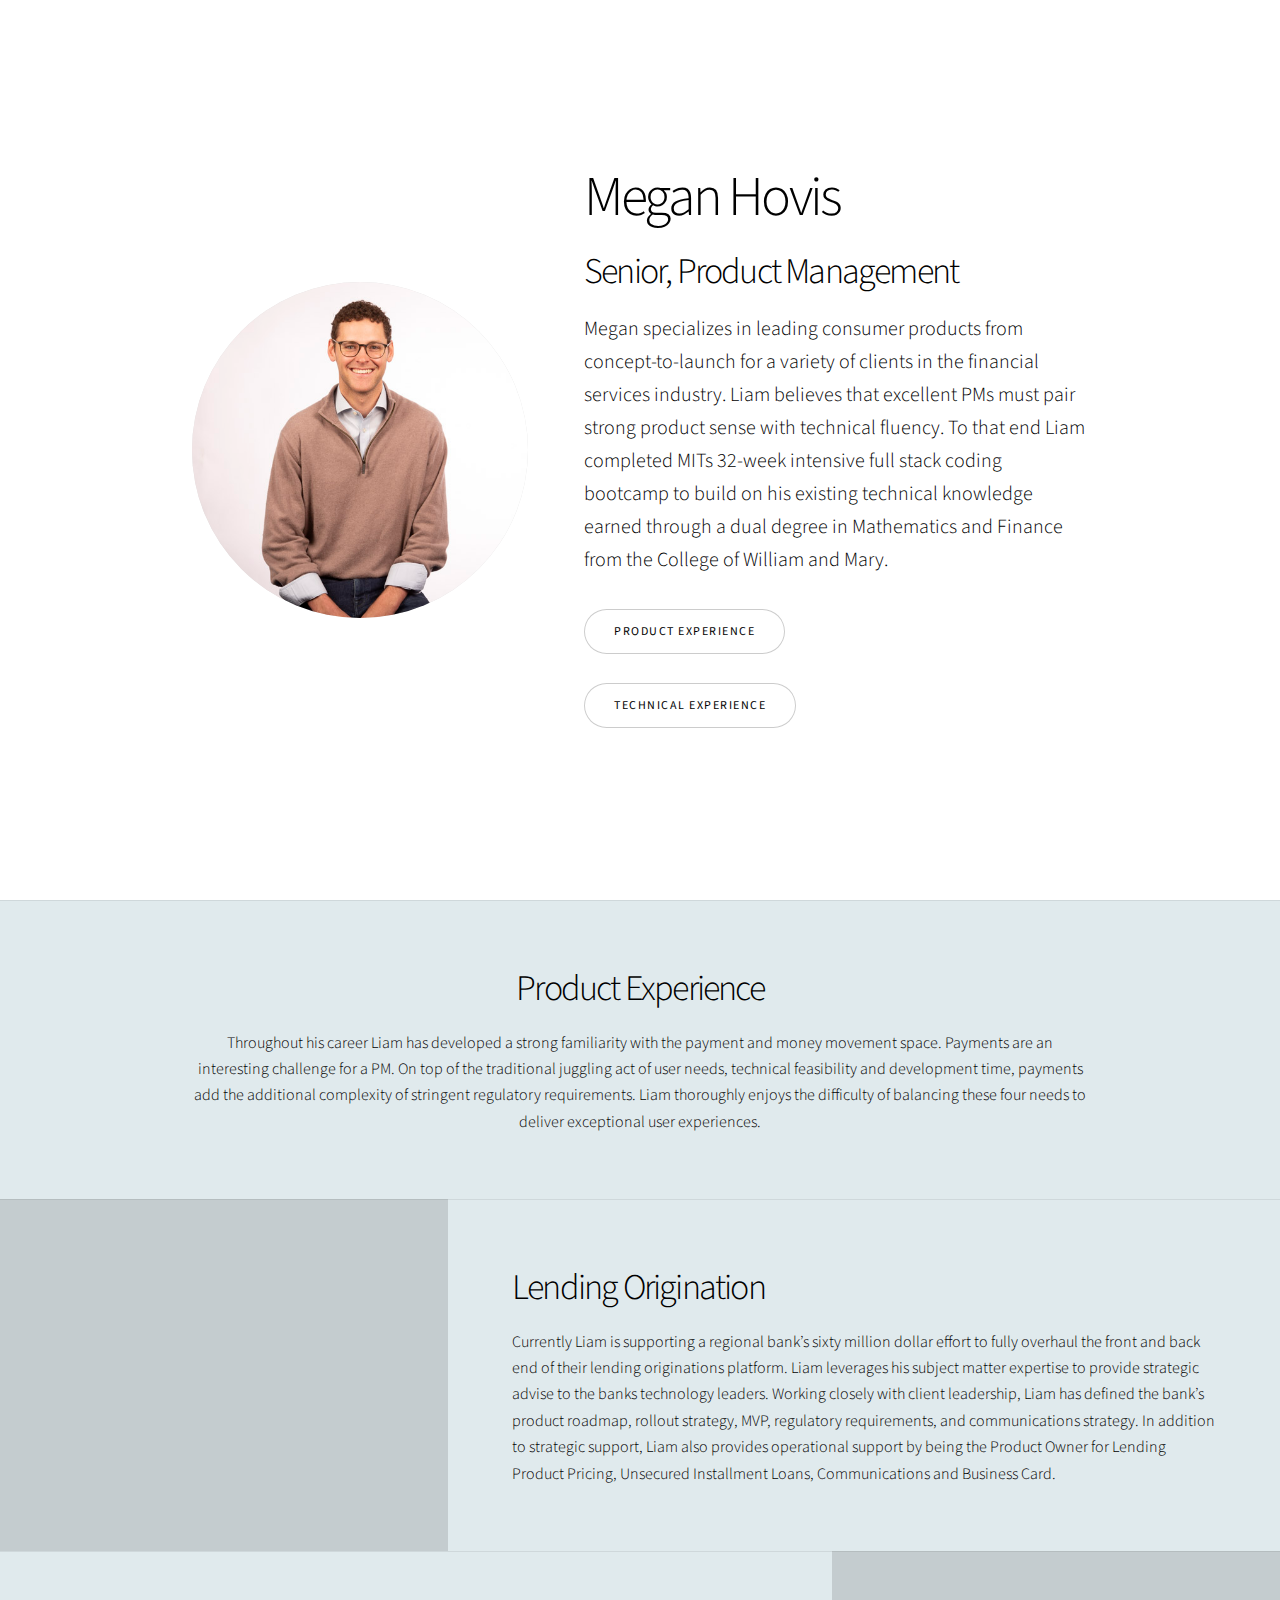
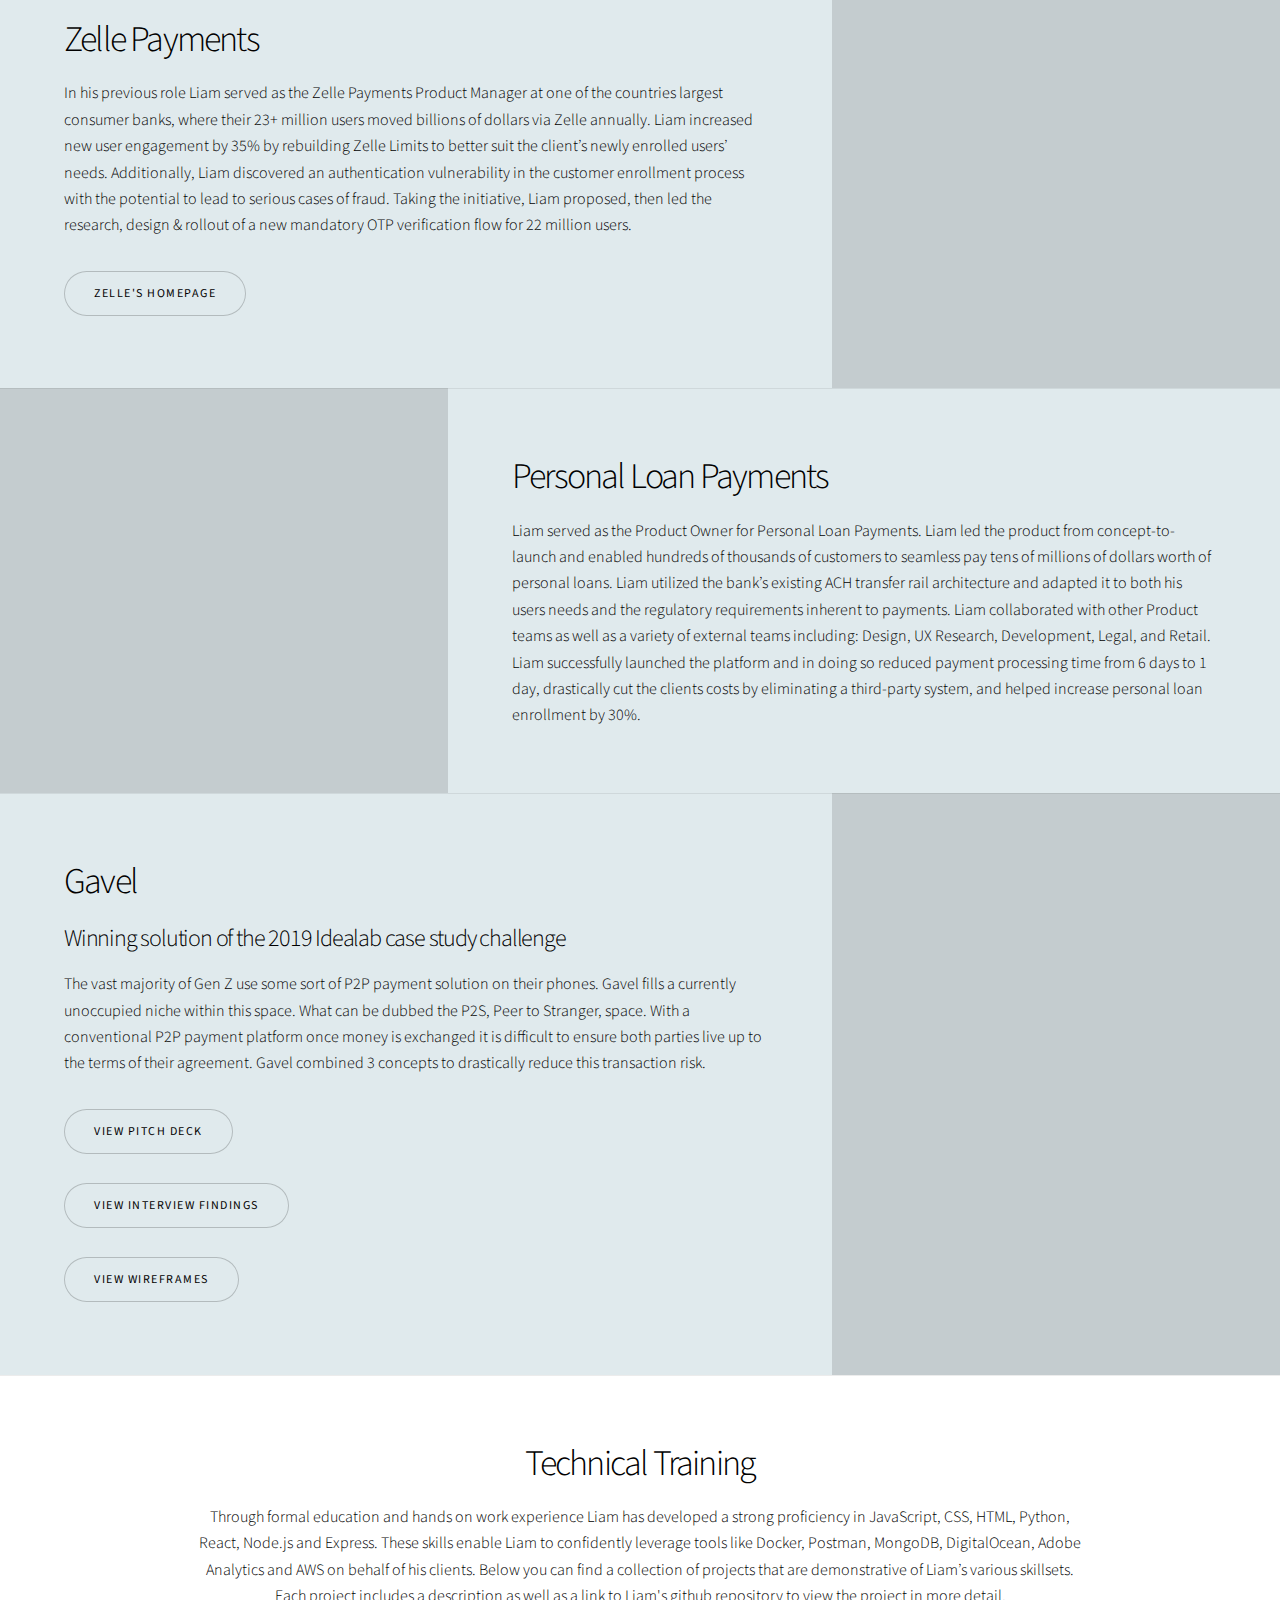
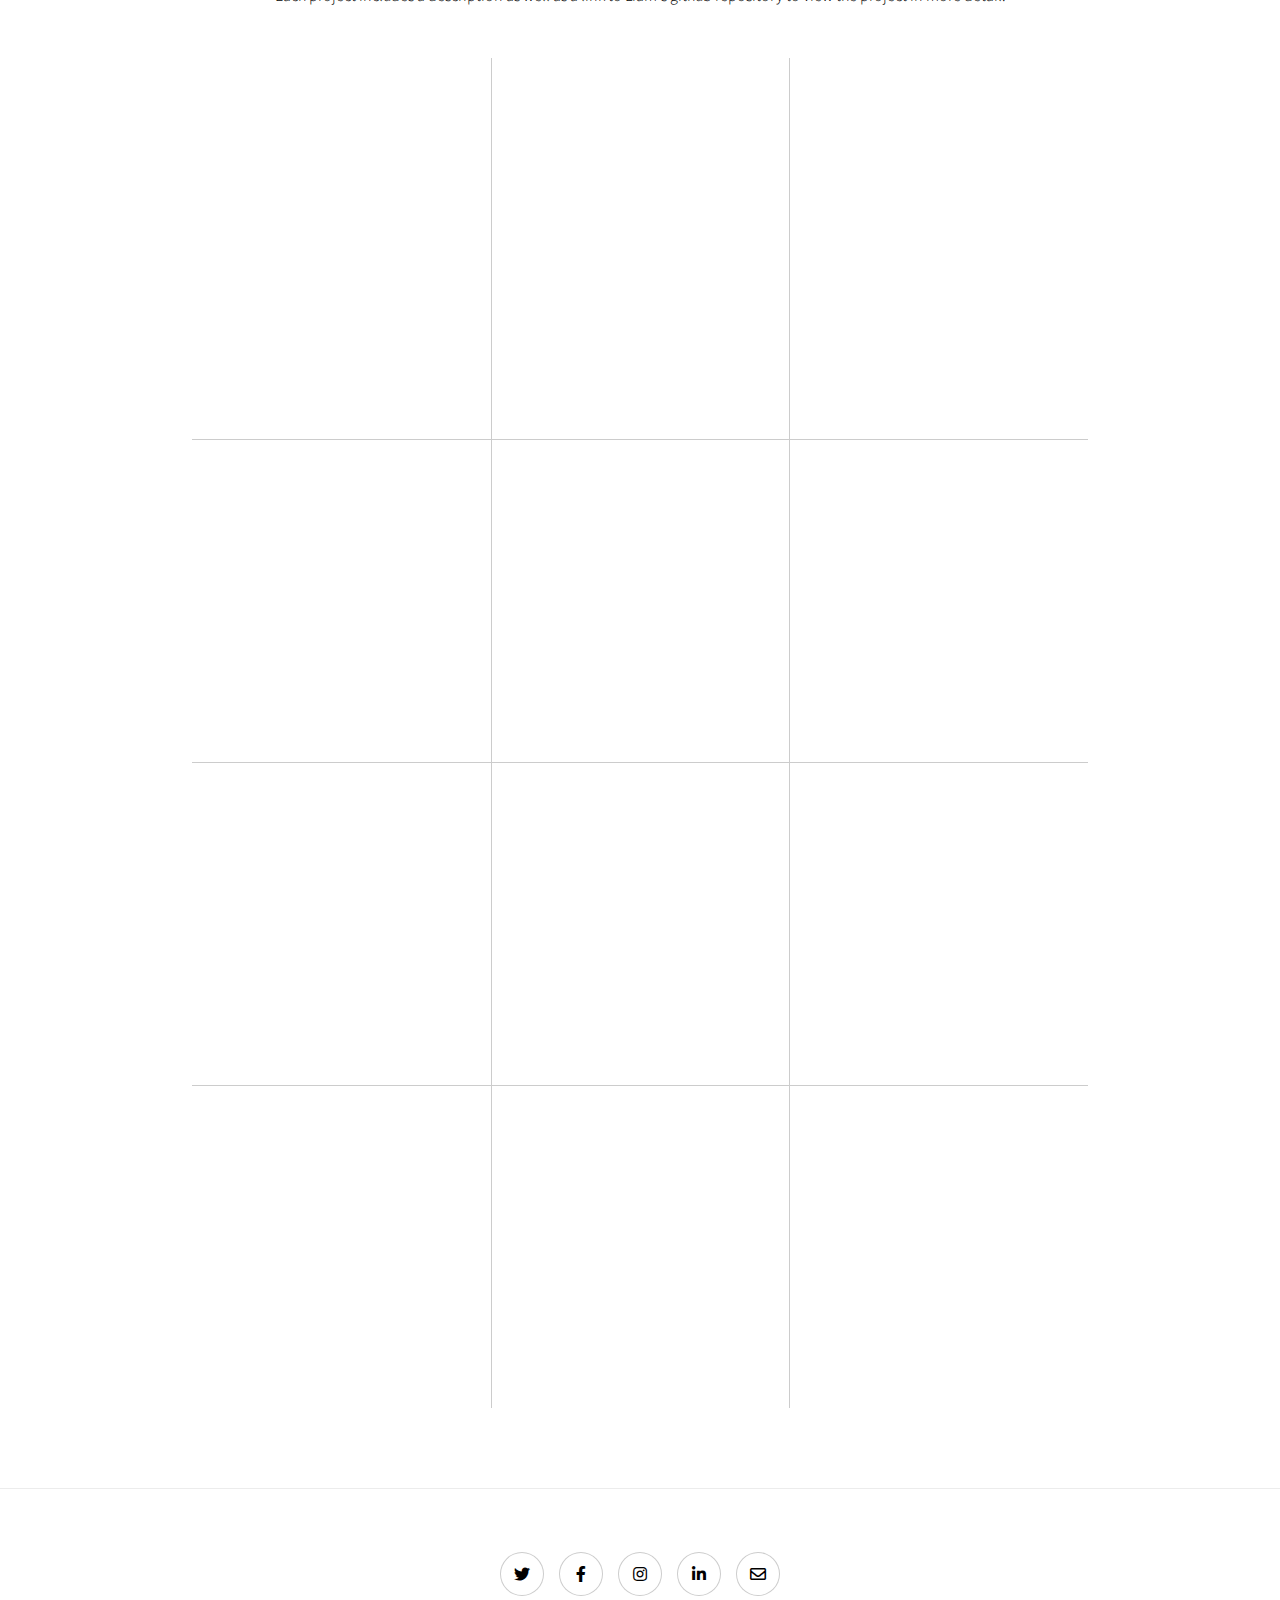
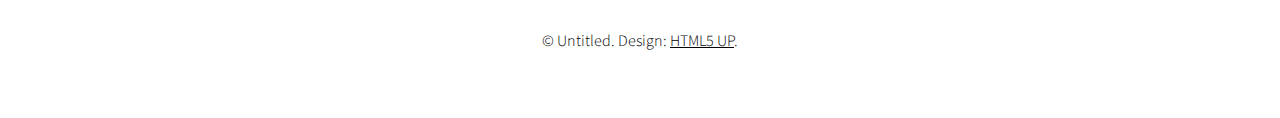
==== index.html @ 2a6d9bbc "Update #1" ====
<!DOCTYPE HTML>
<html>
	<head>
		<title>Megan Hovis</title>
		<meta charset="utf-8" />
		<meta name="viewport" content="width=device-width, initial-scale=1, user-scalable=no" />
		<link rel="stylesheet" href="assets/css/main.css" />
		<noscript><link rel="stylesheet" href="assets/css/noscript.css" /></noscript>
	</head>
	<body class="is-preload">

		<!-- Wrapper -->
			<div id="wrapper" class="divided">

				<!-- One -->
					<section class="banner onload-image-fade-in onload-content-fade-right style3 fullscreen orient-right content-align-left image-position-center">
						<div class="content">
							<h1>Megan Hovis</h1>
							<h2>Senior, Product Management</h2>
							<p class="major">Megan specializes in leading consumer products from concept-to-launch for a variety of clients in the financial services industry. Liam believes that excellent PMs must pair strong product sense with technical fluency. To that end Liam completed MITs 32-week intensive full stack coding bootcamp to build on his existing technical knowledge earned through a dual degree in Mathematics and Finance from the College of William and Mary.</p>
							<ul class="actions stacked">
								<li><a href="#first" class="button big wide smooth-scroll-middle">Product Experience</a></li>
								<li><a href="#second" class="button big wide smooth-scroll-middle">Technical Experience</a></li>
							</ul>
						</div>
						<div class="image">
							<img src="images/Liam_prof_pic.jpg" alt="" />
						</div>
					</section>

				<!-- One and a half -->	
					<section class="wrapper style1 align-center color2" id="first">
						<div class="inner">
							<h2>Product Experience</h2>
							<p>Throughout his career Liam has developed a strong familiarity with the payment and money movement space. Payments are an interesting challenge for a PM. On top of the traditional juggling act of user needs, technical feasibility and development time, payments add the additional complexity of stringent regulatory requirements. Liam thoroughly enjoys the difficulty of balancing these four needs to deliver exceptional user experiences.</p>
						</div>
					</section>


				<!-- Two -->
					<section class="spotlight style1 orient-right content-align-left image-position-center onscroll-image-fade-in color2">
						<div class="content">
							<h2>Lending Origination</h2>
							<p>Currently Liam is supporting a regional bank’s sixty million dollar effort to fully overhaul  the front and back end of their lending originations platform. Liam leverages his subject matter expertise to provide strategic advise to the banks technology leaders. Working closely with client leadership, Liam has defined the bank’s product roadmap, rollout strategy, MVP, regulatory requirements, and communications strategy. In addition to strategic support, Liam also provides operational support by being the Product Owner for Lending Product Pricing, Unsecured Installment Loans, Communications and Business Card.</p>
						</div>
						<div class="image">
							<img src="images/spotlight01.jpg" alt="" />
						</div>
					</section>

				<!-- Three -->
					<section class="spotlight style1 orient-left content-align-left image-position-center onscroll-image-fade-in color2">
						<div class="content">
							<h2>Zelle Payments</h2>
							<p>In his previous role Liam served as the Zelle Payments Product Manager at one of the countries largest consumer banks, where their 23+ million users moved billions of dollars via Zelle annually. Liam increased new user engagement by 35% by rebuilding Zelle Limits to better suit the client’s newly enrolled users’ needs. Additionally, Liam discovered an authentication vulnerability in the customer enrollment process with the potential to lead to serious cases of fraud. Taking the initiative, Liam proposed, then led the research, design & rollout of a new mandatory OTP verification flow for 22 million users.</p>
							<ul class="actions stacked">
								<li><a href="https://www.earlywarning.com/products/zelle-person-person-payments-p2p" class="button">Zelle's Homepage</a></li>
							</ul>
						</div>
						<div class="image">
							<img src="images/Zelle.png" alt="" />
						</div>
					</section>

				<!-- Four -->
					<section class="spotlight style1 orient-right content-align-left image-position-center onscroll-image-fade-in color2">
						<div class="content">
							<h2>Personal Loan Payments</h2>
							<p>Liam served as the Product Owner for Personal Loan Payments. Liam led the product from concept-to-launch and enabled hundreds of thousands of customers to seamless pay tens of millions of dollars worth of personal loans. Liam utilized the bank’s existing ACH transfer rail architecture and adapted it to both his users needs and the regulatory requirements inherent to payments. Liam collaborated with other Product teams as well as a variety of external teams including: Design, UX Research, Development, Legal, and Retail. Liam successfully launched the platform and in doing so reduced payment processing time from 6 days to 1 day, drastically cut the clients costs by eliminating a third-party system, and helped increase personal loan enrollment by 30%.</p>
	
						</div>
						<div class="image">
							<img src="images/PILshot.png" alt="" />
						</div>
					</section>

				<!-- Gavel -->
				<section class="spotlight style1 orient-left content-align-left image-position-center onscroll-image-fade-in color2">
					<div class="content">
						<h2>Gavel</h2>
						<h3>Winning solution of the 2019 Idealab case study challenge</h3>
						<p>The vast majority of Gen Z use some sort of P2P payment solution on their phones. Gavel fills a currently unoccupied niche within this space. What can be dubbed the P2S, Peer to Stranger, space. With a conventional P2P payment platform once money is exchanged it is difficult to ensure both parties live up to the terms of their agreement. Gavel combined 3 concepts to drastically reduce this transaction risk.</p>
					
						<ul class="actions stacked">
							<li><a href="https://drive.google.com/file/d/1zCdexljaEnxWJY21T579dNvZZe2xcI7y/view" class="button">View pitch deck</a></li>
					
							<li><a href="https://drive.google.com/file/d/1AJrKxd6BVUq7ec4L8v0gZVjtNAwFBfL_/view" class="button">View interview findings</a></li>
							<li><a href="https://www.figma.com/file/Nv5u3ofe60biqFcukloDuy0n/Gavel?node-id=55%3A3680" class="button">View wireframes</a></li>
						</ul>
					
					</div>
					<div class="image">
						<img src="images/gavel.png" alt="" />
					</div>
				</section>



				<!-- Six -->
					<section class="wrapper style1 align-center">
						<div class="inner" id="second">
							<h2>Technical Training</h2>
							<p>Through formal education and hands on work experience Liam has developed a strong proficiency in JavaScript, CSS, HTML, Python, React, Node.js and Express. These skills enable Liam to confidently leverage tools like Docker, Postman, MongoDB, DigitalOcean, Adobe Analytics and AWS on behalf of his clients. Below you can find a collection of projects that are demonstrative of Liam’s various skillsets. Each project includes a description as well as a link to Liam's github repository to view the project in more detail.</p>
							<div class="items style1 medium onscroll-fade-in">
								<section>
									<span class="icon style2 major fa-gem">
									</span>
									<h3>MongoDB Deployment</h3>
									<p>Built and Deployed a MongoDB datacluster on Atlas. Became comfortable manipulating the database via CRUD operaitons and utilizing dynamic search indexes.</p>
									<li><a href="https://github.com/prodlabadmin/Data_Module">Click here to view the repository</a></li>
									<p></p>
								</section>
								<section>
									<span class="icon solid style2 major fa-save"></span>
									<h3>API Requests via Postman</h3>
									<p>An introduction to writing GET, POST, PUT and DELETE requests on realworld APIs via Postman.</p>
								</section>
								<section>
									<span class="icon solid style2 major fa-chart-bar"></span>
									<h3>Build your own GraphQL API</h3>
									<p>Liam leveraged Node.js and Express to build his own GraphQL API. Liam then spun up the API locally and experimented with queries on the GraphQL Playground.</p>
								</section>
								<section>
									<span class="icon solid style2 major fa-wifi"></span>
									<h3>Amet</h3>
									<p>Lorem ipsum dolor sit amet, consectetur adipiscing elit. Morbi dui turpis, cursus eget orci amet aliquam congue semper. Etiam eget ultrices risus nec tempor elit.</p>
								</section>
								<section>
									<span class="icon solid style2 major fa-cog"></span>
									<h3>Magna</h3>
									<p>Lorem ipsum dolor sit amet, consectetur adipiscing elit. Morbi dui turpis, cursus eget orci amet aliquam congue semper. Etiam eget ultrices risus nec tempor elit.</p>
								</section>
								<section>
									<span class="icon style2 major fa-paper-plane"></span>
									<h3>Tempus</h3>
									<p>Lorem ipsum dolor sit amet, consectetur adipiscing elit. Morbi dui turpis, cursus eget orci amet aliquam congue semper. Etiam eget ultrices risus nec tempor elit.</p>
								</section>
								<section>
									<span class="icon solid style2 major fa-desktop"></span>
									<h3>Aliquam</h3>
									<p>Lorem ipsum dolor sit amet, consectetur adipiscing elit. Morbi dui turpis, cursus eget orci amet aliquam congue semper. Etiam eget ultrices risus nec tempor elit.</p>
								</section>
								<section>
									<span class="icon solid style2 major fa-sync-alt"></span>
									<h3>Elit</h3>
									<p>Lorem ipsum dolor sit amet, consectetur adipiscing elit. Morbi dui turpis, cursus eget orci amet aliquam congue semper. Etiam eget ultrices risus nec tempor elit.</p>
								</section>
								<section>
									<span class="icon solid style2 major fa-hashtag"></span>
									<h3>Morbi</h3>
									<p>Lorem ipsum dolor sit amet, consectetur adipiscing elit. Morbi dui turpis, cursus eget orci amet aliquam congue semper. Etiam eget ultrices risus nec tempor elit.</p>
								</section>
								<section>
									<span class="icon solid style2 major fa-bolt"></span>
									<h3>Turpis</h3>
									<p>Lorem ipsum dolor sit amet, consectetur adipiscing elit. Morbi dui turpis, cursus eget orci amet aliquam congue semper. Etiam eget ultrices risus nec tempor elit.</p>
								</section>
								<section>
									<span class="icon solid style2 major fa-envelope"></span>
									<h3>Ultrices</h3>
									<p>Lorem ipsum dolor sit amet, consectetur adipiscing elit. Morbi dui turpis, cursus eget orci amet aliquam congue semper. Etiam eget ultrices risus nec tempor elit.</p>
								</section>
								<section>
									<span class="icon solid style2 major fa-leaf"></span>
									<h3>Risus</h3>
									<p>Lorem ipsum dolor sit amet, consectetur adipiscing elit. Morbi dui turpis, cursus eget orci amet aliquam congue semper. Etiam eget ultrices risus nec tempor elit.</p>
								</section>
							</div>
						</div>
					</section>



				<!-- Footer -->
					<footer class="wrapper style1 align-center">
						<div class="inner">
							<ul class="icons">
								<li><a href="#" class="icon brands style2 fa-twitter"><span class="label">Twitter</span></a></li>
								<li><a href="#" class="icon brands style2 fa-facebook-f"><span class="label">Facebook</span></a></li>
								<li><a href="#" class="icon brands style2 fa-instagram"><span class="label">Instagram</span></a></li>
								<li><a href="#" class="icon brands style2 fa-linkedin-in"><span class="label">LinkedIn</span></a></li>
								<li><a href="#" class="icon style2 fa-envelope"><span class="label">Email</span></a></li>
							</ul>
							<p>&copy; Untitled. Design: <a href="https://html5up.net">HTML5 UP</a>.</p>
						</div>
					</footer>

			</div>

		<!-- Scripts, this lets your code run different Javascript functions -->
			<script src="assets/js/jquery.min.js"></script>
			<script src="assets/js/jquery.scrollex.min.js"></script>
			<script src="assets/js/jquery.scrolly.min.js"></script>
			<script src="assets/js/browser.min.js"></script>
			<script src="assets/js/breakpoints.min.js"></script>
			<script src="assets/js/util.js"></script>
			<script src="assets/js/main.js"></script>

	</body>
</html>
---- assets/css/main.css ----
@import url(fontawesome-all.min.css);
@import url("https://fonts.googleapis.com/css?family=Source+Sans+Pro:300,300i,400,400i");

/*
	Story by HTML5 UP
	html5up.net | @ajlkn
	Free for personal and commercial use under the CCA 3.0 license (html5up.net/license)
*/

html, body, div, span, applet, object,
iframe, h1, h2, h3, h4, h5, h6, p, blockquote,
pre, a, abbr, acronym, address, big, cite,
code, del, dfn, em, img, ins, kbd, q, s, samp,
small, strike, strong, sub, sup, tt, var, b,
u, i, center, dl, dt, dd, ol, ul, li, fieldset,
form, label, legend, table, caption, tbody,
tfoot, thead, tr, th, td, article, aside,
canvas, details, embed, figure, figcaption,
footer, header, hgroup, menu, nav, output, ruby,
section, summary, time, mark, audio, video {
	margin: 0;
	padding: 0;
	border: 0;
	font-size: 100%;
	font: inherit;
	vertical-align: baseline;}

article, aside, details, figcaption, figure,
footer, header, hgroup, menu, nav, section {
	display: block;}

body {
	line-height: 1;
}

ol, ul {
	list-style: none;
}

blockquote, q {
	quotes: none;
}

	blockquote:before, blockquote:after, q:before, q:after {
		content: '';
		content: none;
	}

table {
	border-collapse: collapse;
	border-spacing: 0;
}

body {
	-webkit-text-size-adjust: none;
}

mark {
	background-color: transparent;
	color: inherit;
}

input::-moz-focus-inner {
	border: 0;
	padding: 0;
}

input, select, textarea {
	-moz-appearance: none;
	-webkit-appearance: none;
	-ms-appearance: none;
	appearance: none;
}

/* Basic */

	@-ms-viewport {
		width: device-width;
	}

	body {
		-ms-overflow-style: scrollbar;
	}

	@media screen and (max-width: 480px) {

		html, body {
			min-width: 320px;
		}

	}

	html {
		box-sizing: border-box;
	}

	*, *:before, *:after {
		box-sizing: inherit;
	}

	body {
		background: #ffffff;
	}

		body.is-preload *, body.is-preload *:before, body.is-preload *:after {
			-moz-animation: none !important;
			-webkit-animation: none !important;
			-ms-animation: none !important;
			animation: none !important;
			-moz-transition: none !important;
			-webkit-transition: none !important;
			-ms-transition: none !important;
			transition: none !important;
		}

/* Type */

	html {
		font-size: 18pt;
	}

		@media screen and (max-width: 1680px) {

			html {
				font-size: 14pt;
			}

		}

		@media screen and (max-width: 1280px) {

			html {
				font-size: 12pt;
			}

		}

		@media screen and (max-width: 736px) {

			html {
				font-size: 11pt;
			}

		}

		@media screen and (max-width: 360px) {

			html {
				font-size: 10pt;
			}

		}

	body {
		background-color: #ffffff;
		color: #000000;
	}

	body, input, select, textarea {
		font-family: "Source Sans Pro", Helvetica, sans-serif;
		font-size: 1rem;
		font-weight: 300;
		line-height: 1.65;
	}

	a {
		-moz-transition: color 0.2s ease-in-out;
		-webkit-transition: color 0.2s ease-in-out;
		-ms-transition: color 0.2s ease-in-out;
		transition: color 0.2s ease-in-out;
		text-decoration: underline;
	}

		a:hover {
			text-decoration: none;
		}

	strong, b {
		font-weight: 400;
	}

	em, i {
		font-style: italic;
	}

	p {
		margin: 0 0 2rem 0;
	}

		p.major {
			font-size: 1.25rem;
		}

	h1, h2, h3, h4, h5, h6 {
		font-weight: 300;
		line-height: 1.375;
		letter-spacing: -0.05em;
		margin: 0 0 1rem 0;
	}

		h1 a, h2 a, h3 a, h4 a, h5 a, h6 a {
			color: inherit;
			text-decoration: none;
		}

	h1 {
		font-size: 3.5rem;
		line-height: 1.2;
	}

	h2 {
		font-size: 2.25rem;
	}

	h3 {
		font-size: 1.5rem;
	}

	h4 {
		font-size: 1.1rem;
	}

	h5 {
		font-size: 0.9rem;
	}

	h6 {
		font-size: 0.7rem;
	}

	sub {
		font-size: 0.8rem;
		position: relative;
		top: 0.5rem;
	}

	sup {
		font-size: 0.8rem;
		position: relative;
		top: -0.5rem;
	}

	blockquote {
		border-left: solid 4px;
		font-style: italic;
		margin: 0 0 2rem 0;
		padding: 0.5rem 0 0.5rem 2rem;
	}

	code {
		border-radius: 4px;
		font-family: "Courier New", monospace;
		font-size: 0.9em;
		margin: 0 0.25rem;
		padding: 0.25rem 0.325rem;
	}

	pre {
		-webkit-overflow-scrolling: touch;
		font-family: "Courier New", monospace;
		font-size: 0.9em;
		margin: 0 0 2rem 0;
	}

		pre code {
			display: block;
			line-height: 1.5;
			padding: 0.75rem 1rem;
			overflow-x: auto;
		}

	hr {
		border: 0;
		border-bottom: solid 1px;
		margin: 2.5rem 0;
	}

		hr.major {
			margin: 3.5rem 0;
		}

	.align-left {
		text-align: left;
	}

	.align-center {
		text-align: center;
	}

	.align-right {
		text-align: right;
	}

	@media screen and (max-width: 736px) {

		p.major {
			font-size: 1.1rem;
		}

		h1 {
			font-size: 2.5rem;
		}

		h2 {
			font-size: 2rem;
		}

		h3 {
			font-size: 1.25rem;
		}

		h4 {
			font-size: 1rem;
		}

	}

	input, select, textarea {
		color: #000000;
	}

	a {
		color: #000000;
	}

		a:hover {
			color: #47D3E5;
		}

	strong, b {
		color: #000000;
	}

	h1, h2, h3, h4, h5, h6 {
		color: #000000;
	}

	blockquote {
		border-left-color: rgba(0, 0, 0, 0.2);
	}

	code {
		background: rgba(0, 0, 0, 0.05);
		border-color: rgba(0, 0, 0, 0.2);
	}

	hr {
		border-bottom-color: rgba(0, 0, 0, 0.2);
	}

/* Row */

	.row {
		display: flex;
		flex-wrap: wrap;
		box-sizing: border-box;
		align-items: stretch;
	}

		.row > * {
			box-sizing: border-box;
		}

		.row.gtr-uniform > * > :last-child {
			margin-bottom: 0;
		}

		.row.aln-left {
			justify-content: flex-start;
		}

		.row.aln-center {
			justify-content: center;
		}

		.row.aln-right {
			justify-content: flex-end;
		}

		.row.aln-top {
			align-items: flex-start;
		}

		.row.aln-middle {
			align-items: center;
		}

		.row.aln-bottom {
			align-items: flex-end;
		}

		.row > .imp {
			order: -1;
		}

		.row > .col-1 {
			width: 8.33333%;
		}

		.row > .off-1 {
			margin-left: 8.33333%;
		}

		.row > .col-2 {
			width: 16.66667%;
		}

		.row > .off-2 {
			margin-left: 16.66667%;
		}

		.row > .col-3 {
			width: 25%;
		}

		.row > .off-3 {
			margin-left: 25%;
		}

		.row > .col-4 {
			width: 33.33333%;
		}

		.row > .off-4 {
			margin-left: 33.33333%;
		}

		.row > .col-5 {
			width: 41.66667%;
		}

		.row > .off-5 {
			margin-left: 41.66667%;
		}

		.row > .col-6 {
			width: 50%;
		}

		.row > .off-6 {
			margin-left: 50%;
		}

		.row > .col-7 {
			width: 58.33333%;
		}

		.row > .off-7 {
			margin-left: 58.33333%;
		}

		.row > .col-8 {
			width: 66.66667%;
		}

		.row > .off-8 {
			margin-left: 66.66667%;
		}

		.row > .col-9 {
			width: 75%;
		}

		.row > .off-9 {
			margin-left: 75%;
		}

		.row > .col-10 {
			width: 83.33333%;
		}

		.row > .off-10 {
			margin-left: 83.33333%;
		}

		.row > .col-11 {
			width: 91.66667%;
		}

		.row > .off-11 {
			margin-left: 91.66667%;
		}

		.row > .col-12 {
			width: 100%;
		}

		.row > .off-12 {
			margin-left: 100%;
		}

		.row.gtr-0 {
			margin-top: 0;
			margin-left: 0rem;
		}

			.row.gtr-0 > * {
				padding: 0 0 0 0rem;
			}

			.row.gtr-0.gtr-uniform {
				margin-top: 0rem;
			}

				.row.gtr-0.gtr-uniform > * {
					padding-top: 0rem;
				}

		.row.gtr-25 {
			margin-top: 0;
			margin-left: -0.5rem;
		}

			.row.gtr-25 > * {
				padding: 0 0 0 0.5rem;
			}

			.row.gtr-25.gtr-uniform {
				margin-top: -0.5rem;
			}

				.row.gtr-25.gtr-uniform > * {
					padding-top: 0.5rem;
				}

		.row.gtr-50 {
			margin-top: 0;
			margin-left: -1rem;
		}

			.row.gtr-50 > * {
				padding: 0 0 0 1rem;
			}

			.row.gtr-50.gtr-uniform {
				margin-top: -1rem;
			}

				.row.gtr-50.gtr-uniform > * {
					padding-top: 1rem;
				}

		.row {
			margin-top: 0;
			margin-left: -2rem;
		}

			.row > * {
				padding: 0 0 0 2rem;
			}

			.row.gtr-uniform {
				margin-top: -2rem;
			}

				.row.gtr-uniform > * {
					padding-top: 2rem;
				}

		.row.gtr-150 {
			margin-top: 0;
			margin-left: -3rem;
		}

			.row.gtr-150 > * {
				padding: 0 0 0 3rem;
			}

			.row.gtr-150.gtr-uniform {
				margin-top: -3rem;
			}

				.row.gtr-150.gtr-uniform > * {
					padding-top: 3rem;
				}

		.row.gtr-200 {
			margin-top: 0;
			margin-left: -4rem;
		}

			.row.gtr-200 > * {
				padding: 0 0 0 4rem;
			}

			.row.gtr-200.gtr-uniform {
				margin-top: -4rem;
			}

				.row.gtr-200.gtr-uniform > * {
					padding-top: 4rem;
				}

		@media screen and (max-width: 1680px) {

			.row {
				display: flex;
				flex-wrap: wrap;
				box-sizing: border-box;
				align-items: stretch;
			}

				.row > * {
					box-sizing: border-box;
				}

				.row.gtr-uniform > * > :last-child {
					margin-bottom: 0;
				}

				.row.aln-left {
					justify-content: flex-start;
				}

				.row.aln-center {
					justify-content: center;
				}

				.row.aln-right {
					justify-content: flex-end;
				}

				.row.aln-top {
					align-items: flex-start;
				}

				.row.aln-middle {
					align-items: center;
				}

				.row.aln-bottom {
					align-items: flex-end;
				}

				.row > .imp-xlarge {
					order: -1;
				}

				.row > .col-1-xlarge {
					width: 8.33333%;
				}

				.row > .off-1-xlarge {
					margin-left: 8.33333%;
				}

				.row > .col-2-xlarge {
					width: 16.66667%;
				}

				.row > .off-2-xlarge {
					margin-left: 16.66667%;
				}

				.row > .col-3-xlarge {
					width: 25%;
				}

				.row > .off-3-xlarge {
					margin-left: 25%;
				}

				.row > .col-4-xlarge {
					width: 33.33333%;
				}

				.row > .off-4-xlarge {
					margin-left: 33.33333%;
				}

				.row > .col-5-xlarge {
					width: 41.66667%;
				}

				.row > .off-5-xlarge {
					margin-left: 41.66667%;
				}

				.row > .col-6-xlarge {
					width: 50%;
				}

				.row > .off-6-xlarge {
					margin-left: 50%;
				}

				.row > .col-7-xlarge {
					width: 58.33333%;
				}

				.row > .off-7-xlarge {
					margin-left: 58.33333%;
				}

				.row > .col-8-xlarge {
					width: 66.66667%;
				}

				.row > .off-8-xlarge {
					margin-left: 66.66667%;
				}

				.row > .col-9-xlarge {
					width: 75%;
				}

				.row > .off-9-xlarge {
					margin-left: 75%;
				}

				.row > .col-10-xlarge {
					width: 83.33333%;
				}

				.row > .off-10-xlarge {
					margin-left: 83.33333%;
				}

				.row > .col-11-xlarge {
					width: 91.66667%;
				}

				.row > .off-11-xlarge {
					margin-left: 91.66667%;
				}

				.row > .col-12-xlarge {
					width: 100%;
				}

				.row > .off-12-xlarge {
					margin-left: 100%;
				}

				.row.gtr-0 {
					margin-top: 0;
					margin-left: 0rem;
				}

					.row.gtr-0 > * {
						padding: 0 0 0 0rem;
					}

					.row.gtr-0.gtr-uniform {
						margin-top: 0rem;
					}

						.row.gtr-0.gtr-uniform > * {
							padding-top: 0rem;
						}

				.row.gtr-25 {
					margin-top: 0;
					margin-left: -0.5rem;
				}

					.row.gtr-25 > * {
						padding: 0 0 0 0.5rem;
					}

					.row.gtr-25.gtr-uniform {
						margin-top: -0.5rem;
					}

						.row.gtr-25.gtr-uniform > * {
							padding-top: 0.5rem;
						}

				.row.gtr-50 {
					margin-top: 0;
					margin-left: -1rem;
				}

					.row.gtr-50 > * {
						padding: 0 0 0 1rem;
					}

					.row.gtr-50.gtr-uniform {
						margin-top: -1rem;
					}

						.row.gtr-50.gtr-uniform > * {
							padding-top: 1rem;
						}

				.row {
					margin-top: 0;
					margin-left: -2rem;
				}

					.row > * {
						padding: 0 0 0 2rem;
					}

					.row.gtr-uniform {
						margin-top: -2rem;
					}

						.row.gtr-uniform > * {
							padding-top: 2rem;
						}

				.row.gtr-150 {
					margin-top: 0;
					margin-left: -3rem;
				}

					.row.gtr-150 > * {
						padding: 0 0 0 3rem;
					}

					.row.gtr-150.gtr-uniform {
						margin-top: -3rem;
					}

						.row.gtr-150.gtr-uniform > * {
							padding-top: 3rem;
						}

				.row.gtr-200 {
					margin-top: 0;
					margin-left: -4rem;
				}

					.row.gtr-200 > * {
						padding: 0 0 0 4rem;
					}

					.row.gtr-200.gtr-uniform {
						margin-top: -4rem;
					}

						.row.gtr-200.gtr-uniform > * {
							padding-top: 4rem;
						}

		}

		@media screen and (max-width: 1280px) {

			.row {
				display: flex;
				flex-wrap: wrap;
				box-sizing: border-box;
				align-items: stretch;
			}

				.row > * {
					box-sizing: border-box;
				}

				.row.gtr-uniform > * > :last-child {
					margin-bottom: 0;
				}

				.row.aln-left {
					justify-content: flex-start;
				}

				.row.aln-center {
					justify-content: center;
				}

				.row.aln-right {
					justify-content: flex-end;
				}

				.row.aln-top {
					align-items: flex-start;
				}

				.row.aln-middle {
					align-items: center;
				}

				.row.aln-bottom {
					align-items: flex-end;
				}

				.row > .imp-large {
					order: -1;
				}

				.row > .col-1-large {
					width: 8.33333%;
				}

				.row > .off-1-large {
					margin-left: 8.33333%;
				}

				.row > .col-2-large {
					width: 16.66667%;
				}

				.row > .off-2-large {
					margin-left: 16.66667%;
				}

				.row > .col-3-large {
					width: 25%;
				}

				.row > .off-3-large {
					margin-left: 25%;
				}

				.row > .col-4-large {
					width: 33.33333%;
				}

				.row > .off-4-large {
					margin-left: 33.33333%;
				}

				.row > .col-5-large {
					width: 41.66667%;
				}

				.row > .off-5-large {
					margin-left: 41.66667%;
				}

				.row > .col-6-large {
					width: 50%;
				}

				.row > .off-6-large {
					margin-left: 50%;
				}

				.row > .col-7-large {
					width: 58.33333%;
				}

				.row > .off-7-large {
					margin-left: 58.33333%;
				}

				.row > .col-8-large {
					width: 66.66667%;
				}

				.row > .off-8-large {
					margin-left: 66.66667%;
				}

				.row > .col-9-large {
					width: 75%;
				}

				.row > .off-9-large {
					margin-left: 75%;
				}

				.row > .col-10-large {
					width: 83.33333%;
				}

				.row > .off-10-large {
					margin-left: 83.33333%;
				}

				.row > .col-11-large {
					width: 91.66667%;
				}

				.row > .off-11-large {
					margin-left: 91.66667%;
				}

				.row > .col-12-large {
					width: 100%;
				}

				.row > .off-12-large {
					margin-left: 100%;
				}

				.row.gtr-0 {
					margin-top: 0;
					margin-left: 0rem;
				}

					.row.gtr-0 > * {
						padding: 0 0 0 0rem;
					}

					.row.gtr-0.gtr-uniform {
						margin-top: 0rem;
					}

						.row.gtr-0.gtr-uniform > * {
							padding-top: 0rem;
						}

				.row.gtr-25 {
					margin-top: 0;
					margin-left: -0.5rem;
				}

					.row.gtr-25 > * {
						padding: 0 0 0 0.5rem;
					}

					.row.gtr-25.gtr-uniform {
						margin-top: -0.5rem;
					}

						.row.gtr-25.gtr-uniform > * {
							padding-top: 0.5rem;
						}

				.row.gtr-50 {
					margin-top: 0;
					margin-left: -1rem;
				}

					.row.gtr-50 > * {
						padding: 0 0 0 1rem;
					}

					.row.gtr-50.gtr-uniform {
						margin-top: -1rem;
					}

						.row.gtr-50.gtr-uniform > * {
							padding-top: 1rem;
						}

				.row {
					margin-top: 0;
					margin-left: -2rem;
				}

					.row > * {
						padding: 0 0 0 2rem;
					}

					.row.gtr-uniform {
						margin-top: -2rem;
					}

						.row.gtr-uniform > * {
							padding-top: 2rem;
						}

				.row.gtr-150 {
					margin-top: 0;
					margin-left: -3rem;
				}

					.row.gtr-150 > * {
						padding: 0 0 0 3rem;
					}

					.row.gtr-150.gtr-uniform {
						margin-top: -3rem;
					}

						.row.gtr-150.gtr-uniform > * {
							padding-top: 3rem;
						}

				.row.gtr-200 {
					margin-top: 0;
					margin-left: -4rem;
				}

					.row.gtr-200 > * {
						padding: 0 0 0 4rem;
					}

					.row.gtr-200.gtr-uniform {
						margin-top: -4rem;
					}

						.row.gtr-200.gtr-uniform > * {
							padding-top: 4rem;
						}

		}

		@media screen and (max-width: 980px) {

			.row {
				display: flex;
				flex-wrap: wrap;
				box-sizing: border-box;
				align-items: stretch;
			}

				.row > * {
					box-sizing: border-box;
				}

				.row.gtr-uniform > * > :last-child {
					margin-bottom: 0;
				}

				.row.aln-left {
					justify-content: flex-start;
				}

				.row.aln-center {
					justify-content: center;
				}

				.row.aln-right {
					justify-content: flex-end;
				}

				.row.aln-top {
					align-items: flex-start;
				}

				.row.aln-middle {
					align-items: center;
				}

				.row.aln-bottom {
					align-items: flex-end;
				}

				.row > .imp-medium {
					order: -1;
				}

				.row > .col-1-medium {
					width: 8.33333%;
				}

				.row > .off-1-medium {
					margin-left: 8.33333%;
				}

				.row > .col-2-medium {
					width: 16.66667%;
				}

				.row > .off-2-medium {
					margin-left: 16.66667%;
				}

				.row > .col-3-medium {
					width: 25%;
				}

				.row > .off-3-medium {
					margin-left: 25%;
				}

				.row > .col-4-medium {
					width: 33.33333%;
				}

				.row > .off-4-medium {
					margin-left: 33.33333%;
				}

				.row > .col-5-medium {
					width: 41.66667%;
				}

				.row > .off-5-medium {
					margin-left: 41.66667%;
				}

				.row > .col-6-medium {
					width: 50%;
				}

				.row > .off-6-medium {
					margin-left: 50%;
				}

				.row > .col-7-medium {
					width: 58.33333%;
				}

				.row > .off-7-medium {
					margin-left: 58.33333%;
				}

				.row > .col-8-medium {
					width: 66.66667%;
				}

				.row > .off-8-medium {
					margin-left: 66.66667%;
				}

				.row > .col-9-medium {
					width: 75%;
				}

				.row > .off-9-medium {
					margin-left: 75%;
				}

				.row > .col-10-medium {
					width: 83.33333%;
				}

				.row > .off-10-medium {
					margin-left: 83.33333%;
				}

				.row > .col-11-medium {
					width: 91.66667%;
				}

				.row > .off-11-medium {
					margin-left: 91.66667%;
				}

				.row > .col-12-medium {
					width: 100%;
				}

				.row > .off-12-medium {
					margin-left: 100%;
				}

				.row.gtr-0 {
					margin-top: 0;
					margin-left: 0rem;
				}

					.row.gtr-0 > * {
						padding: 0 0 0 0rem;
					}

					.row.gtr-0.gtr-uniform {
						margin-top: 0rem;
					}

						.row.gtr-0.gtr-uniform > * {
							padding-top: 0rem;
						}

				.row.gtr-25 {
					margin-top: 0;
					margin-left: -0.5rem;
				}

					.row.gtr-25 > * {
						padding: 0 0 0 0.5rem;
					}

					.row.gtr-25.gtr-uniform {
						margin-top: -0.5rem;
					}

						.row.gtr-25.gtr-uniform > * {
							padding-top: 0.5rem;
						}

				.row.gtr-50 {
					margin-top: 0;
					margin-left: -1rem;
				}

					.row.gtr-50 > * {
						padding: 0 0 0 1rem;
					}

					.row.gtr-50.gtr-uniform {
						margin-top: -1rem;
					}

						.row.gtr-50.gtr-uniform > * {
							padding-top: 1rem;
						}

				.row {
					margin-top: 0;
					margin-left: -2rem;
				}

					.row > * {
						padding: 0 0 0 2rem;
					}

					.row.gtr-uniform {
						margin-top: -2rem;
					}

						.row.gtr-uniform > * {
							padding-top: 2rem;
						}

				.row.gtr-150 {
					margin-top: 0;
					margin-left: -3rem;
				}

					.row.gtr-150 > * {
						padding: 0 0 0 3rem;
					}

					.row.gtr-150.gtr-uniform {
						margin-top: -3rem;
					}

						.row.gtr-150.gtr-uniform > * {
							padding-top: 3rem;
						}

				.row.gtr-200 {
					margin-top: 0;
					margin-left: -4rem;
				}

					.row.gtr-200 > * {
						padding: 0 0 0 4rem;
					}

					.row.gtr-200.gtr-uniform {
						margin-top: -4rem;
					}

						.row.gtr-200.gtr-uniform > * {
							padding-top: 4rem;
						}

		}

		@media screen and (max-width: 736px) {

			.row {
				display: flex;
				flex-wrap: wrap;
				box-sizing: border-box;
				align-items: stretch;
			}

				.row > * {
					box-sizing: border-box;
				}

				.row.gtr-uniform > * > :last-child {
					margin-bottom: 0;
				}

				.row.aln-left {
					justify-content: flex-start;
				}

				.row.aln-center {
					justify-content: center;
				}

				.row.aln-right {
					justify-content: flex-end;
				}

				.row.aln-top {
					align-items: flex-start;
				}

				.row.aln-middle {
					align-items: center;
				}

				.row.aln-bottom {
					align-items: flex-end;
				}

				.row > .imp-small {
					order: -1;
				}

				.row > .col-1-small {
					width: 8.33333%;
				}

				.row > .off-1-small {
					margin-left: 8.33333%;
				}

				.row > .col-2-small {
					width: 16.66667%;
				}

				.row > .off-2-small {
					margin-left: 16.66667%;
				}

				.row > .col-3-small {
					width: 25%;
				}

				.row > .off-3-small {
					margin-left: 25%;
				}

				.row > .col-4-small {
					width: 33.33333%;
				}

				.row > .off-4-small {
					margin-left: 33.33333%;
				}

				.row > .col-5-small {
					width: 41.66667%;
				}

				.row > .off-5-small {
					margin-left: 41.66667%;
				}

				.row > .col-6-small {
					width: 50%;
				}

				.row > .off-6-small {
					margin-left: 50%;
				}

				.row > .col-7-small {
					width: 58.33333%;
				}

				.row > .off-7-small {
					margin-left: 58.33333%;
				}

				.row > .col-8-small {
					width: 66.66667%;
				}

				.row > .off-8-small {
					margin-left: 66.66667%;
				}

				.row > .col-9-small {
					width: 75%;
				}

				.row > .off-9-small {
					margin-left: 75%;
				}

				.row > .col-10-small {
					width: 83.33333%;
				}

				.row > .off-10-small {
					margin-left: 83.33333%;
				}

				.row > .col-11-small {
					width: 91.66667%;
				}

				.row > .off-11-small {
					margin-left: 91.66667%;
				}

				.row > .col-12-small {
					width: 100%;
				}

				.row > .off-12-small {
					margin-left: 100%;
				}

				.row.gtr-0 {
					margin-top: 0;
					margin-left: 0rem;
				}

					.row.gtr-0 > * {
						padding: 0 0 0 0rem;
					}

					.row.gtr-0.gtr-uniform {
						margin-top: 0rem;
					}

						.row.gtr-0.gtr-uniform > * {
							padding-top: 0rem;
						}

				.row.gtr-25 {
					margin-top: 0;
					margin-left: -0.5rem;
				}

					.row.gtr-25 > * {
						padding: 0 0 0 0.5rem;
					}

					.row.gtr-25.gtr-uniform {
						margin-top: -0.5rem;
					}

						.row.gtr-25.gtr-uniform > * {
							padding-top: 0.5rem;
						}

				.row.gtr-50 {
					margin-top: 0;
					margin-left: -1rem;
				}

					.row.gtr-50 > * {
						padding: 0 0 0 1rem;
					}

					.row.gtr-50.gtr-uniform {
						margin-top: -1rem;
					}

						.row.gtr-50.gtr-uniform > * {
							padding-top: 1rem;
						}

				.row {
					margin-top: 0;
					margin-left: -2rem;
				}

					.row > * {
						padding: 0 0 0 2rem;
					}

					.row.gtr-uniform {
						margin-top: -2rem;
					}

						.row.gtr-uniform > * {
							padding-top: 2rem;
						}

				.row.gtr-150 {
					margin-top: 0;
					margin-left: -3rem;
				}

					.row.gtr-150 > * {
						padding: 0 0 0 3rem;
					}

					.row.gtr-150.gtr-uniform {
						margin-top: -3rem;
					}

						.row.gtr-150.gtr-uniform > * {
							padding-top: 3rem;
						}

				.row.gtr-200 {
					margin-top: 0;
					margin-left: -4rem;
				}

					.row.gtr-200 > * {
						padding: 0 0 0 4rem;
					}

					.row.gtr-200.gtr-uniform {
						margin-top: -4rem;
					}

						.row.gtr-200.gtr-uniform > * {
							padding-top: 4rem;
						}

		}

		@media screen and (max-width: 480px) {

			.row {
				display: flex;
				flex-wrap: wrap;
				box-sizing: border-box;
				align-items: stretch;
			}

				.row > * {
					box-sizing: border-box;
				}

				.row.gtr-uniform > * > :last-child {
					margin-bottom: 0;
				}

				.row.aln-left {
					justify-content: flex-start;
				}

				.row.aln-center {
					justify-content: center;
				}

				.row.aln-right {
					justify-content: flex-end;
				}

				.row.aln-top {
					align-items: flex-start;
				}

				.row.aln-middle {
					align-items: center;
				}

				.row.aln-bottom {
					align-items: flex-end;
				}

				.row > .imp-xsmall {
					order: -1;
				}

				.row > .col-1-xsmall {
					width: 8.33333%;
				}

				.row > .off-1-xsmall {
					margin-left: 8.33333%;
				}

				.row > .col-2-xsmall {
					width: 16.66667%;
				}

				.row > .off-2-xsmall {
					margin-left: 16.66667%;
				}

				.row > .col-3-xsmall {
					width: 25%;
				}

				.row > .off-3-xsmall {
					margin-left: 25%;
				}

				.row > .col-4-xsmall {
					width: 33.33333%;
				}

				.row > .off-4-xsmall {
					margin-left: 33.33333%;
				}

				.row > .col-5-xsmall {
					width: 41.66667%;
				}

				.row > .off-5-xsmall {
					margin-left: 41.66667%;
				}

				.row > .col-6-xsmall {
					width: 50%;
				}

				.row > .off-6-xsmall {
					margin-left: 50%;
				}

				.row > .col-7-xsmall {
					width: 58.33333%;
				}

				.row > .off-7-xsmall {
					margin-left: 58.33333%;
				}

				.row > .col-8-xsmall {
					width: 66.66667%;
				}

				.row > .off-8-xsmall {
					margin-left: 66.66667%;
				}

				.row > .col-9-xsmall {
					width: 75%;
				}

				.row > .off-9-xsmall {
					margin-left: 75%;
				}

				.row > .col-10-xsmall {
					width: 83.33333%;
				}

				.row > .off-10-xsmall {
					margin-left: 83.33333%;
				}

				.row > .col-11-xsmall {
					width: 91.66667%;
				}

				.row > .off-11-xsmall {
					margin-left: 91.66667%;
				}

				.row > .col-12-xsmall {
					width: 100%;
				}

				.row > .off-12-xsmall {
					margin-left: 100%;
				}

				.row.gtr-0 {
					margin-top: 0;
					margin-left: 0rem;
				}

					.row.gtr-0 > * {
						padding: 0 0 0 0rem;
					}

					.row.gtr-0.gtr-uniform {
						margin-top: 0rem;
					}

						.row.gtr-0.gtr-uniform > * {
							padding-top: 0rem;
						}

				.row.gtr-25 {
					margin-top: 0;
					margin-left: -0.5rem;
				}

					.row.gtr-25 > * {
						padding: 0 0 0 0.5rem;
					}

					.row.gtr-25.gtr-uniform {
						margin-top: -0.5rem;
					}

						.row.gtr-25.gtr-uniform > * {
							padding-top: 0.5rem;
						}

				.row.gtr-50 {
					margin-top: 0;
					margin-left: -1rem;
				}

					.row.gtr-50 > * {
						padding: 0 0 0 1rem;
					}

					.row.gtr-50.gtr-uniform {
						margin-top: -1rem;
					}

						.row.gtr-50.gtr-uniform > * {
							padding-top: 1rem;
						}

				.row {
					margin-top: 0;
					margin-left: -2rem;
				}

					.row > * {
						padding: 0 0 0 2rem;
					}

					.row.gtr-uniform {
						margin-top: -2rem;
					}

						.row.gtr-uniform > * {
							padding-top: 2rem;
						}

				.row.gtr-150 {
					margin-top: 0;
					margin-left: -3rem;
				}

					.row.gtr-150 > * {
						padding: 0 0 0 3rem;
					}

					.row.gtr-150.gtr-uniform {
						margin-top: -3rem;
					}

						.row.gtr-150.gtr-uniform > * {
							padding-top: 3rem;
						}

				.row.gtr-200 {
					margin-top: 0;
					margin-left: -4rem;
				}

					.row.gtr-200 > * {
						padding: 0 0 0 4rem;
					}

					.row.gtr-200.gtr-uniform {
						margin-top: -4rem;
					}

						.row.gtr-200.gtr-uniform > * {
							padding-top: 4rem;
						}

		}

		@media screen and (max-width: 360px) {

			.row {
				display: flex;
				flex-wrap: wrap;
				box-sizing: border-box;
				align-items: stretch;
			}

				.row > * {
					box-sizing: border-box;
				}

				.row.gtr-uniform > * > :last-child {
					margin-bottom: 0;
				}

				.row.aln-left {
					justify-content: flex-start;
				}

				.row.aln-center {
					justify-content: center;
				}

				.row.aln-right {
					justify-content: flex-end;
				}

				.row.aln-top {
					align-items: flex-start;
				}

				.row.aln-middle {
					align-items: center;
				}

				.row.aln-bottom {
					align-items: flex-end;
				}

				.row > .imp-xxsmall {
					order: -1;
				}

				.row > .col-1-xxsmall {
					width: 8.33333%;
				}

				.row > .off-1-xxsmall {
					margin-left: 8.33333%;
				}

				.row > .col-2-xxsmall {
					width: 16.66667%;
				}

				.row > .off-2-xxsmall {
					margin-left: 16.66667%;
				}

				.row > .col-3-xxsmall {
					width: 25%;
				}

				.row > .off-3-xxsmall {
					margin-left: 25%;
				}

				.row > .col-4-xxsmall {
					width: 33.33333%;
				}

				.row > .off-4-xxsmall {
					margin-left: 33.33333%;
				}

				.row > .col-5-xxsmall {
					width: 41.66667%;
				}

				.row > .off-5-xxsmall {
					margin-left: 41.66667%;
				}

				.row > .col-6-xxsmall {
					width: 50%;
				}

				.row > .off-6-xxsmall {
					margin-left: 50%;
				}

				.row > .col-7-xxsmall {
					width: 58.33333%;
				}

				.row > .off-7-xxsmall {
					margin-left: 58.33333%;
				}

				.row > .col-8-xxsmall {
					width: 66.66667%;
				}

				.row > .off-8-xxsmall {
					margin-left: 66.66667%;
				}

				.row > .col-9-xxsmall {
					width: 75%;
				}

				.row > .off-9-xxsmall {
					margin-left: 75%;
				}

				.row > .col-10-xxsmall {
					width: 83.33333%;
				}

				.row > .off-10-xxsmall {
					margin-left: 83.33333%;
				}

				.row > .col-11-xxsmall {
					width: 91.66667%;
				}

				.row > .off-11-xxsmall {
					margin-left: 91.66667%;
				}

				.row > .col-12-xxsmall {
					width: 100%;
				}

				.row > .off-12-xxsmall {
					margin-left: 100%;
				}

				.row.gtr-0 {
					margin-top: 0;
					margin-left: 0rem;
				}

					.row.gtr-0 > * {
						padding: 0 0 0 0rem;
					}

					.row.gtr-0.gtr-uniform {
						margin-top: 0rem;
					}

						.row.gtr-0.gtr-uniform > * {
							padding-top: 0rem;
						}

				.row.gtr-25 {
					margin-top: 0;
					margin-left: -0.5rem;
				}

					.row.gtr-25 > * {
						padding: 0 0 0 0.5rem;
					}

					.row.gtr-25.gtr-uniform {
						margin-top: -0.5rem;
					}

						.row.gtr-25.gtr-uniform > * {
							padding-top: 0.5rem;
						}

				.row.gtr-50 {
					margin-top: 0;
					margin-left: -1rem;
				}

					.row.gtr-50 > * {
						padding: 0 0 0 1rem;
					}

					.row.gtr-50.gtr-uniform {
						margin-top: -1rem;
					}

						.row.gtr-50.gtr-uniform > * {
							padding-top: 1rem;
						}

				.row {
					margin-top: 0;
					margin-left: -2rem;
				}

					.row > * {
						padding: 0 0 0 2rem;
					}

					.row.gtr-uniform {
						margin-top: -2rem;
					}

						.row.gtr-uniform > * {
							padding-top: 2rem;
						}

				.row.gtr-150 {
					margin-top: 0;
					margin-left: -3rem;
				}

					.row.gtr-150 > * {
						padding: 0 0 0 3rem;
					}

					.row.gtr-150.gtr-uniform {
						margin-top: -3rem;
					}

						.row.gtr-150.gtr-uniform > * {
							padding-top: 3rem;
						}

				.row.gtr-200 {
					margin-top: 0;
					margin-left: -4rem;
				}

					.row.gtr-200 > * {
						padding: 0 0 0 4rem;
					}

					.row.gtr-200.gtr-uniform {
						margin-top: -4rem;
					}

						.row.gtr-200.gtr-uniform > * {
							padding-top: 4rem;
						}

		}

/* Box */

	.box {
		border-radius: 4px;
		border: solid 1px;
		margin-bottom: 2rem;
		padding: 1.5rem;
	}

		.box > :last-child,
		.box > :last-child > :last-child,
		.box > :last-child > :last-child > :last-child {
			margin-bottom: 0;
		}

		.box.alt {
			border: 0;
			border-radius: 0;
			padding: 0;
		}

	.box {
		border-color: rgba(0, 0, 0, 0.2);
	}

/* Button */

	input[type="submit"],
	input[type="reset"],
	input[type="button"],
	button,
	.button {
		-moz-appearance: none;
		-webkit-appearance: none;
		-ms-appearance: none;
		appearance: none;
		-moz-transition: background-color 0.2s ease-in-out, box-shadow 0.2s ease-in-out, color 0.2s ease-in-out;
		-webkit-transition: background-color 0.2s ease-in-out, box-shadow 0.2s ease-in-out, color 0.2s ease-in-out;
		-ms-transition: background-color 0.2s ease-in-out, box-shadow 0.2s ease-in-out, color 0.2s ease-in-out;
		transition: background-color 0.2s ease-in-out, box-shadow 0.2s ease-in-out, color 0.2s ease-in-out;
		border: 0;
		cursor: pointer;
		display: inline-block;
		font-weight: 400;
		letter-spacing: 0.125em;
		text-align: center;
		text-decoration: none;
		text-transform: uppercase;
		white-space: nowrap;
		font-size: 0.75rem;
		max-width: 20rem;
		height: 3.75em;
		line-height: 3.75em;
		border-radius: 3.75em;
		padding: 0 2.5em;
		text-overflow: ellipsis;
		overflow: hidden;
	}

		input[type="submit"].icon:before,
		input[type="reset"].icon:before,
		input[type="button"].icon:before,
		button.icon:before,
		.button.icon:before {
			margin-right: 0.5rem;
		}

		input[type="submit"].fit,
		input[type="reset"].fit,
		input[type="button"].fit,
		button.fit,
		.button.fit {
			width: 100%;
		}

		input[type="submit"].small,
		input[type="reset"].small,
		input[type="button"].small,
		button.small,
		.button.small {
			font-size: 0.6rem;
			height: 3.325em;
			line-height: 3.325em;
			border-radius: 3.325em;
			padding: 0 2em;
		}

		input[type="submit"].large,
		input[type="reset"].large,
		input[type="button"].large,
		button.large,
		.button.large {
			font-size: 0.8rem;
			height: 4em;
			line-height: 4em;
			border-radius: 4em;
			padding: 0 3em;
		}

		input[type="submit"].wide,
		input[type="reset"].wide,
		input[type="button"].wide,
		button.wide,
		.button.wide {
			min-width: 14em;
		}

		input[type="submit"].disabled, input[type="submit"]:disabled,
		input[type="reset"].disabled,
		input[type="reset"]:disabled,
		input[type="button"].disabled,
		input[type="button"]:disabled,
		button.disabled,
		button:disabled,
		.button.disabled,
		.button:disabled {
			pointer-events: none;
			opacity: 0.25;
		}

	input[type="submit"],
	input[type="reset"],
	input[type="button"],
	button,
	.button {
		background-color: transparent;
		box-shadow: inset 0 0 0 1px rgba(0, 0, 0, 0.2);
		color: #000000 !important;
	}

		input[type="submit"]:hover,
		input[type="reset"]:hover,
		input[type="button"]:hover,
		button:hover,
		.button:hover {
			box-shadow: inset 0 0 0 1px #47D3E5;
			color: #47D3E5 !important;
		}

		input[type="submit"]:active,
		input[type="reset"]:active,
		input[type="button"]:active,
		button:active,
		.button:active {
			background-color: rgba(71, 211, 229, 0.2);
			box-shadow: inset 0 0 0 1px #47D3E5;
			color: #47D3E5 !important;
		}

		input[type="submit"].primary,
		input[type="reset"].primary,
		input[type="button"].primary,
		button.primary,
		.button.primary {
			background-color: #000000;
			box-shadow: none;
			color: #ffffff !important;
		}

			input[type="submit"].primary:hover,
			input[type="reset"].primary:hover,
			input[type="button"].primary:hover,
			button.primary:hover,
			.button.primary:hover {
				background-color: #47D3E5;
			}

			input[type="submit"].primary:active,
			input[type="reset"].primary:active,
			input[type="button"].primary:active,
			button.primary:active,
			.button.primary:active {
				background-color: #1ebdd1;
			}

/* Form */

	form {
		margin: 0 0 2rem 0;
	}

		form > :last-child {
			margin-bottom: 0;
		}

		form > .fields {
			display: -moz-flex;
			display: -webkit-flex;
			display: -ms-flex;
			display: flex;
			-moz-flex-wrap: wrap;
			-webkit-flex-wrap: wrap;
			-ms-flex-wrap: wrap;
			flex-wrap: wrap;
			width: calc(100% + 3rem);
			margin: -1.5rem 0 2rem -1.5rem;
		}

			form > .fields > .field {
				-moz-flex-grow: 0;
				-webkit-flex-grow: 0;
				-ms-flex-grow: 0;
				flex-grow: 0;
				-moz-flex-shrink: 0;
				-webkit-flex-shrink: 0;
				-ms-flex-shrink: 0;
				flex-shrink: 0;
				padding: 1.5rem 0 0 1.5rem;
				width: calc(100% - 1.5rem);
			}

				form > .fields > .field.half {
					width: calc(50% - 0.75rem);
				}

				form > .fields > .field.third {
					width: calc(100%/3 - 0.5rem);
				}

				form > .fields > .field.quarter {
					width: calc(25% - 0.375rem);
				}

		@media screen and (max-width: 480px) {

			form > .fields {
				width: calc(100% + 3rem);
				margin: -1.5rem 0 2rem -1.5rem;
			}

				form > .fields > .field {
					padding: 1.5rem 0 0 1.5rem;
					width: calc(100% - 1.5rem);
				}

					form > .fields > .field.half {
						width: calc(100% - 1.5rem);
					}

					form > .fields > .field.third {
						width: calc(100% - 1.5rem);
					}

					form > .fields > .field.quarter {
						width: calc(100% - 1.5rem);
					}

		}

	label {
		display: block;
		font-size: 0.9rem;
		font-weight: 400;
		margin: 0 0 1rem 0;
	}

	input[type="text"],
	input[type="password"],
	input[type="email"],
	input[type="tel"],
	input[type="search"],
	input[type="url"],
	select,
	textarea {
		-moz-appearance: none;
		-webkit-appearance: none;
		-ms-appearance: none;
		appearance: none;
		background-color: transparent;
		border-radius: 4px;
		border: none;
		border: solid 1px;
		color: inherit;
		display: block;
		outline: 0;
		padding: 0 0.825rem;
		text-decoration: none;
		width: 100%;
	}

		input[type="text"]:invalid,
		input[type="password"]:invalid,
		input[type="email"]:invalid,
		input[type="tel"]:invalid,
		input[type="search"]:invalid,
		input[type="url"]:invalid,
		select:invalid,
		textarea:invalid {
			box-shadow: none;
		}

	select {
		background-size: 1.25rem;
		background-repeat: no-repeat;
		background-position: calc(100% - 1rem) center;
		height: 2.75rem;
		padding-right: 2.75rem;
		text-overflow: ellipsis;
	}

		select:focus::-ms-value {
			background-color: transparent;
		}

		select::-ms-expand {
			display: none;
		}

	input[type="text"],
	input[type="password"],
	input[type="email"],
	input[type="tel"],
	input[type="search"],
	input[type="url"],
	select {
		height: 2.75rem;
	}

	textarea {
		padding: 0.75rem 1rem;
	}

	input[type="checkbox"],
	input[type="radio"] {
		-moz-appearance: none;
		-webkit-appearance: none;
		-ms-appearance: none;
		appearance: none;
		display: block;
		float: left;
		margin-right: -2rem;
		opacity: 0;
		width: 1rem;
		z-index: -1;
	}

		input[type="checkbox"] + label,
		input[type="radio"] + label {
			text-decoration: none;
			-moz-user-select: none;
			-webkit-user-select: none;
			-ms-user-select: none;
			user-select: none;
			cursor: pointer;
			display: inline-block;
			font-size: 1rem;
			font-weight: 300;
			padding-left: 2.4rem;
			padding-right: 0.75rem;
			position: relative;
			margin-bottom: 0;
		}

			input[type="checkbox"] + label:before,
			input[type="radio"] + label:before {
				-moz-osx-font-smoothing: grayscale;
				-webkit-font-smoothing: antialiased;
				display: inline-block;
				font-style: normal;
				font-variant: normal;
				text-rendering: auto;
				line-height: 1;
				text-transform: none !important;
				font-family: 'Font Awesome 5 Free';
				font-weight: 900;
			}

			input[type="checkbox"] + label:before,
			input[type="radio"] + label:before {
				border-radius: 4px;
				border: solid 1px;
				content: '';
				display: inline-block;
				font-size: 0.8rem;
				height: 1.65rem;
				left: 0;
				line-height: 1.65rem;
				position: absolute;
				text-align: center;
				top: 0;
				width: 1.65rem;
			}

		input[type="checkbox"]:checked + label:before,
		input[type="radio"]:checked + label:before {
			content: '\f00c';
		}

	input[type="checkbox"] + label:before {
		border-radius: 4px;
	}

	input[type="radio"] + label:before {
		border-radius: 100%;
	}

	::-webkit-input-placeholder {
		opacity: 1.0;
	}

	:-moz-placeholder {
		opacity: 1.0;
	}

	::-moz-placeholder {
		opacity: 1.0;
	}

	:-ms-input-placeholder {
		opacity: 1.0;
	}

	label {
		color: #000000;
	}

	input[type="text"],
	input[type="password"],
	input[type="email"],
	input[type="tel"],
	input[type="search"],
	input[type="url"],
	select,
	textarea {
		border-color: rgba(0, 0, 0, 0.2);
	}

		input[type="text"]:focus,
		input[type="password"]:focus,
		input[type="email"]:focus,
		input[type="tel"]:focus,
		input[type="search"]:focus,
		input[type="url"]:focus,
		select:focus,
		textarea:focus {
			border-color: #47D3E5;
			box-shadow: 0 0 0 1px #47D3E5;
		}

	select {
		background-image: url("data:image/svg+xml;charset=utf8,%3Csvg xmlns='http://www.w3.org/2000/svg' width='40' height='40' preserveAspectRatio='none' viewBox='0 0 40 40'%3E%3Cpath d='M9.4,12.3l10.4,10.4l10.4-10.4c0.2-0.2,0.5-0.4,0.9-0.4c0.3,0,0.6,0.1,0.9,0.4l3.3,3.3c0.2,0.2,0.4,0.5,0.4,0.9 c0,0.4-0.1,0.6-0.4,0.9L20.7,31.9c-0.2,0.2-0.5,0.4-0.9,0.4c-0.3,0-0.6-0.1-0.9-0.4L4.3,17.3c-0.2-0.2-0.4-0.5-0.4-0.9 c0-0.4,0.1-0.6,0.4-0.9l3.3-3.3c0.2-0.2,0.5-0.4,0.9-0.4S9.1,12.1,9.4,12.3z' fill='rgba(0, 0, 0, 0.2)' /%3E%3C/svg%3E");
	}

		select option {
			color: #000000;
			background: #ffffff;
		}

	input[type="checkbox"] + label,
	input[type="radio"] + label {
		color: #000000;
	}

		input[type="checkbox"] + label:before,
		input[type="radio"] + label:before {
			border-color: rgba(0, 0, 0, 0.2);
		}

	input[type="checkbox"]:checked + label:before,
	input[type="radio"]:checked + label:before {
		background-color: #000000;
		border-color: #000000;
		color: #ffffff;
	}

	input[type="checkbox"]:focus + label:before,
	input[type="radio"]:focus + label:before {
		border-color: #47D3E5;
		box-shadow: 0 0 0 1px #47D3E5;
	}

	::-webkit-input-placeholder {
		color: rgba(0, 0, 0, 0.75) !important;
	}

	:-moz-placeholder {
		color: rgba(0, 0, 0, 0.75) !important;
	}

	::-moz-placeholder {
		color: rgba(0, 0, 0, 0.75) !important;
	}

	:-ms-input-placeholder {
		color: rgba(0, 0, 0, 0.75) !important;
	}

/* Icon */

	.icon {
		text-decoration: none;
		border-bottom: none;
		position: relative;
		text-align: center;
	}

		.icon:before {
			-moz-osx-font-smoothing: grayscale;
			-webkit-font-smoothing: antialiased;
			display: inline-block;
			font-style: normal;
			font-variant: normal;
			text-rendering: auto;
			line-height: 1;
			text-transform: none !important;
			font-family: 'Font Awesome 5 Free';
			font-weight: 400;
		}

		.icon > .label {
			display: none;
		}

		.icon:before {
			line-height: inherit;
		}

		.icon.solid:before {
			font-weight: 900;
		}

		.icon.brands:before {
			font-family: 'Font Awesome 5 Brands';
		}

		.icon.style2:before {
			border-radius: 2.75em;
			display: inline-block;
			height: 2.75em;
			line-height: 2.75em;
			width: 2.75em;
		}

		.icon.major {
			display: block;
			margin: 0 0 1rem 0;
		}

			.icon.major:before {
				font-size: 1.25rem;
			}

	a.icon.style2:before {
		-moz-transition: background-color 0.2s ease-in-out, box-shadow 0.2s ease-in-out, color 0.2s ease-in-out;
		-webkit-transition: background-color 0.2s ease-in-out, box-shadow 0.2s ease-in-out, color 0.2s ease-in-out;
		-ms-transition: background-color 0.2s ease-in-out, box-shadow 0.2s ease-in-out, color 0.2s ease-in-out;
		transition: background-color 0.2s ease-in-out, box-shadow 0.2s ease-in-out, color 0.2s ease-in-out;
	}

	.icon.style2:before {
		box-shadow: inset 0 0 0 1px rgba(0, 0, 0, 0.2);
	}

	a.icon.style2:hover:before {
		box-shadow: inset 0 0 0 1px #47D3E5;
		color: #47D3E5;
	}

	a.icon.style2:active:before {
		background-color: rgba(71, 211, 229, 0.1);
		box-shadow: inset 0 0 0 1px #47D3E5;
		color: #47D3E5;
	}

/* Image */

	.image {
		border: 0;
		border-radius: 4px;
		display: inline-block;
		position: relative;
	}

		.image img {
			display: block;
			border-radius: 4px;
		}

		.image.left, .image.right {
			width: 40%;
			max-width: 10rem;
		}

			.image.left img, .image.right img {
				width: 100%;
			}

		.image.left {
			float: left;
			margin: 0 1.5rem 1rem 0;
			top: 0.25rem;
		}

		.image.right {
			float: right;
			margin: 0 0 1rem 1.5rem;
			top: 0.25rem;
		}

		.image.fit {
			display: block;
			margin: 0 0 2rem 0;
			width: 100%;
		}

			.image.fit img {
				width: 100%;
			}

		.image.main {
			display: block;
			margin: 0 0 3rem 0;
			width: 100%;
		}

			.image.main img {
				width: 100%;
			}

/* List */

	ol {
		list-style: decimal;
		margin: 0 0 2rem 0;
		padding-left: 1.25rem;
	}

		ol li {
			padding-left: 0.25rem;
		}

	ul {
		list-style: disc;
		margin: 0 0 2rem 0;
		padding-left: 1rem;
	}

		ul li {
			padding-left: 0.5rem;
		}

		ul.alt {
			list-style: none;
			padding-left: 0;
		}

			ul.alt li {
				border-top: solid 1px;
				padding: 0.5rem 0;
			}

				ul.alt li:first-child {
					border-top: 0;
					padding-top: 0;
				}

	dl {
		margin: 0 0 2rem 0;
	}

		dl dt {
			display: block;
			font-weight: 400;
			margin: 0 0 1rem 0;
		}

		dl dd {
			margin-left: 2rem;
		}

		dl.style2 dt {
			width: 25%;
			float: left;
		}

		dl.style2 dd {
			width: 70%;
			float: left;
		}

		dl.style2:after {
			content: '';
			display: block;
			clear: both;
		}

	ul.alt li {
		border-top-color: rgba(0, 0, 0, 0.2);
	}

/* Actions */

	ul.actions {
		display: -moz-flex;
		display: -webkit-flex;
		display: -ms-flex;
		display: flex;
		cursor: default;
		list-style: none;
		margin-left: -1rem;
		padding-left: 0;
	}

		ul.actions li {
			padding: 0 0 0 1rem;
			vertical-align: middle;
		}

		ul.actions.special {
			-moz-justify-content: center;
			-webkit-justify-content: center;
			-ms-justify-content: center;
			justify-content: center;
			width: 100%;
			margin-left: 0;
		}

			ul.actions.special li:first-child {
				padding-left: 0;
			}

		ul.actions.stacked {
			-moz-flex-direction: column;
			-webkit-flex-direction: column;
			-ms-flex-direction: column;
			flex-direction: column;
			margin-left: 0;
		}

			ul.actions.stacked li {
				padding: 1.3rem 0 0 0;
			}

				ul.actions.stacked li:first-child {
					padding-top: 0;
				}

		ul.actions.fit {
			width: calc(100% + 1rem);
		}

			ul.actions.fit li {
				-moz-flex-grow: 1;
				-webkit-flex-grow: 1;
				-ms-flex-grow: 1;
				flex-grow: 1;
				-moz-flex-shrink: 1;
				-webkit-flex-shrink: 1;
				-ms-flex-shrink: 1;
				flex-shrink: 1;
				width: 100%;
			}

				ul.actions.fit li > * {
					width: 100%;
				}

			ul.actions.fit.stacked {
				width: 100%;
			}

		@media screen and (max-width: 480px) {

			ul.actions:not(.fixed) {
				-moz-flex-direction: column;
				-webkit-flex-direction: column;
				-ms-flex-direction: column;
				flex-direction: column;
				margin-left: 0;
				width: 100% !important;
			}

				ul.actions:not(.fixed) li {
					-moz-flex-grow: 1;
					-webkit-flex-grow: 1;
					-ms-flex-grow: 1;
					flex-grow: 1;
					-moz-flex-shrink: 1;
					-webkit-flex-shrink: 1;
					-ms-flex-shrink: 1;
					flex-shrink: 1;
					padding: 1rem 0 0 0;
					text-align: center;
					width: 100%;
				}

					ul.actions:not(.fixed) li > * {
						width: 100%;
					}

					ul.actions:not(.fixed) li:first-child {
						padding-top: 0;
					}

					ul.actions:not(.fixed) li input[type="submit"],
					ul.actions:not(.fixed) li input[type="reset"],
					ul.actions:not(.fixed) li input[type="button"],
					ul.actions:not(.fixed) li button,
					ul.actions:not(.fixed) li .button {
						width: 100%;
					}

						ul.actions:not(.fixed) li input[type="submit"].icon:before,
						ul.actions:not(.fixed) li input[type="reset"].icon:before,
						ul.actions:not(.fixed) li input[type="button"].icon:before,
						ul.actions:not(.fixed) li button.icon:before,
						ul.actions:not(.fixed) li .button.icon:before {
							margin-left: -0.5rem;
						}

		}

/* Icons */

	ul.icons {
		cursor: default;
		list-style: none;
		padding-left: 0;
	}

		ul.icons li {
			display: inline-block;
			padding: 0 0.75rem 0 0;
		}

			ul.icons li:last-child {
				padding-right: 0;
			}

/* Section/Article */

	section.special, article.special {
		text-align: center;
	}

	header p {
		position: relative;
		margin: -0.65rem 0 1.5rem 0;
		font-style: italic;
	}

	header h1 + p {
		font-size: 1.375rem;
	}

	header h2 + p {
		font-size: 1.25rem;
	}

	header h3 + p {
		font-size: 1.1rem;
	}

	header h4 + p,
	header h5 + p,
	header h6 + p {
		font-size: 0.9rem;
	}

	header p {
		color: rgba(0, 0, 0, 0.75);
	}

/* Table */

	.table-wrapper {
		-webkit-overflow-scrolling: touch;
		margin: 0 0 2rem 0;
		overflow-x: auto;
	}

		.table-wrapper > table {
			margin-bottom: 0;
		}

	table {
		margin: 0 0 2rem 0;
		width: 100%;
	}

		table tbody tr {
			border: solid 1px;
			border-left: 0;
			border-right: 0;
		}

		table td {
			padding: 0.75rem 0.75rem;
		}

		table th {
			font-size: 0.9rem;
			font-weight: 400;
			padding: 0 0.75rem 0.75rem 0.75rem;
			text-align: left;
		}

		table thead {
			border-bottom: solid 2px;
		}

		table tfoot {
			border-top: solid 2px;
		}

		table.alt {
			border-collapse: separate;
		}

			table.alt tbody tr td {
				border: solid 1px;
				border-left-width: 0;
				border-top-width: 0;
			}

				table.alt tbody tr td:first-child {
					border-left-width: 1px;
				}

			table.alt tbody tr:first-child td {
				border-top-width: 1px;
			}

			table.alt thead {
				border-bottom: 0;
			}

			table.alt tfoot {
				border-top: 0;
			}

		table.fixed {
			table-layout: fixed;
		}

	table tbody tr {
		border-color: rgba(0, 0, 0, 0.2);
	}

		table tbody tr:nth-child(2n + 1) {
			background-color: rgba(0, 0, 0, 0.05);
		}

		table tbody tr.alt {
			background-color: rgba(0, 0, 0, 0.05) !important;
		}

	table th {
		color: #000000;
	}

	table thead {
		border-bottom-color: rgba(0, 0, 0, 0.2);
	}

	table tfoot {
		border-top-color: rgba(0, 0, 0, 0.2);
	}

	table.alt tbody tr td {
		border-color: rgba(0, 0, 0, 0.2);
	}

	table.uniform tbody tr:nth-child(2n + 1) {
		background-color: transparent;
	}

/* Banner (transitions) */

	.banner.onload-content-fade-up .content {
		-moz-transition: opacity 0.75s ease-in-out, -moz-transform 0.75s ease-in-out;
		-webkit-transition: opacity 0.75s ease-in-out, -webkit-transform 0.75s ease-in-out;
		-ms-transition: opacity 0.75s ease-in-out, -ms-transform 0.75s ease-in-out;
		transition: opacity 0.75s ease-in-out, transform 0.75s ease-in-out;
	}

	body.is-preload .banner.onload-content-fade-up .content {
		-moz-transform: translateY(1rem);
		-webkit-transform: translateY(1rem);
		-ms-transform: translateY(1rem);
		transform: translateY(1rem);
		opacity: 0;
	}

	.banner.onload-content-fade-down .content {
		-moz-transition: opacity 0.75s ease-in-out, -moz-transform 0.75s ease-in-out;
		-webkit-transition: opacity 0.75s ease-in-out, -webkit-transform 0.75s ease-in-out;
		-ms-transition: opacity 0.75s ease-in-out, -ms-transform 0.75s ease-in-out;
		transition: opacity 0.75s ease-in-out, transform 0.75s ease-in-out;
	}

	body.is-preload .banner.onload-content-fade-down .content {
		-moz-transform: translateY(-1rem);
		-webkit-transform: translateY(-1rem);
		-ms-transform: translateY(-1rem);
		transform: translateY(-1rem);
		opacity: 0;
	}

	.banner.onload-content-fade-left .content {
		-moz-transition: opacity 0.75s ease-in-out, -moz-transform 0.75s ease-in-out;
		-webkit-transition: opacity 0.75s ease-in-out, -webkit-transform 0.75s ease-in-out;
		-ms-transition: opacity 0.75s ease-in-out, -ms-transform 0.75s ease-in-out;
		transition: opacity 0.75s ease-in-out, transform 0.75s ease-in-out;
	}

	body.is-preload .banner.onload-content-fade-left .content {
		-moz-transform: translateX(1rem);
		-webkit-transform: translateX(1rem);
		-ms-transform: translateX(1rem);
		transform: translateX(1rem);
		opacity: 0;
	}

	.banner.onload-content-fade-right .content {
		-moz-transition: opacity 0.75s ease-in-out, -moz-transform 0.75s ease-in-out;
		-webkit-transition: opacity 0.75s ease-in-out, -webkit-transform 0.75s ease-in-out;
		-ms-transition: opacity 0.75s ease-in-out, -ms-transform 0.75s ease-in-out;
		transition: opacity 0.75s ease-in-out, transform 0.75s ease-in-out;
	}

	body.is-preload .banner.onload-content-fade-right .content {
		-moz-transform: translateX(-1rem);
		-webkit-transform: translateX(-1rem);
		-ms-transform: translateX(-1rem);
		transform: translateX(-1rem);
		opacity: 0;
	}

	.banner.onload-content-fade-in .content {
		-moz-transition: opacity 0.75s ease-in-out;
		-webkit-transition: opacity 0.75s ease-in-out;
		-ms-transition: opacity 0.75s ease-in-out;
		transition: opacity 0.75s ease-in-out;
	}

	body.is-preload .banner.onload-content-fade-in .content {
		opacity: 0;
	}

	.banner.onload-image-fade-up .image {
		-moz-transition: opacity 0.75s ease-in-out, -moz-transform 0.75s ease-in-out;
		-webkit-transition: opacity 0.75s ease-in-out, -webkit-transform 0.75s ease-in-out;
		-ms-transition: opacity 0.75s ease-in-out, -ms-transform 0.75s ease-in-out;
		transition: opacity 0.75s ease-in-out, transform 0.75s ease-in-out;
	}

		.banner.onload-image-fade-up .image img {
			-moz-transition: opacity 0.75s ease-in-out;
			-webkit-transition: opacity 0.75s ease-in-out;
			-ms-transition: opacity 0.75s ease-in-out;
			transition: opacity 0.75s ease-in-out;
			-moz-transition-delay: 0.5625s;
			-webkit-transition-delay: 0.5625s;
			-ms-transition-delay: 0.5625s;
			transition-delay: 0.5625s;
		}

	body.is-preload .banner.onload-image-fade-up .image {
		-moz-transform: translateY(1rem);
		-webkit-transform: translateY(1rem);
		-ms-transform: translateY(1rem);
		transform: translateY(1rem);
		opacity: 0;
	}

		body.is-preload .banner.onload-image-fade-up .image img {
			opacity: 0;
		}

	.banner.onload-image-fade-down .image {
		-moz-transition: opacity 0.75s ease-in-out, -moz-transform 0.75s ease-in-out;
		-webkit-transition: opacity 0.75s ease-in-out, -webkit-transform 0.75s ease-in-out;
		-ms-transition: opacity 0.75s ease-in-out, -ms-transform 0.75s ease-in-out;
		transition: opacity 0.75s ease-in-out, transform 0.75s ease-in-out;
	}

		.banner.onload-image-fade-down .image img {
			-moz-transition: opacity 0.75s ease-in-out;
			-webkit-transition: opacity 0.75s ease-in-out;
			-ms-transition: opacity 0.75s ease-in-out;
			transition: opacity 0.75s ease-in-out;
			-moz-transition-delay: 0.5625s;
			-webkit-transition-delay: 0.5625s;
			-ms-transition-delay: 0.5625s;
			transition-delay: 0.5625s;
		}

	body.is-preload .banner.onload-image-fade-down .image {
		-moz-transform: translateY(-1rem);
		-webkit-transform: translateY(-1rem);
		-ms-transform: translateY(-1rem);
		transform: translateY(-1rem);
		opacity: 0;
	}

		body.is-preload .banner.onload-image-fade-down .image img {
			opacity: 0;
		}

	.banner.onload-image-fade-left .image {
		-moz-transition: opacity 0.75s ease-in-out, -moz-transform 0.75s ease-in-out;
		-webkit-transition: opacity 0.75s ease-in-out, -webkit-transform 0.75s ease-in-out;
		-ms-transition: opacity 0.75s ease-in-out, -ms-transform 0.75s ease-in-out;
		transition: opacity 0.75s ease-in-out, transform 0.75s ease-in-out;
	}

		.banner.onload-image-fade-left .image img {
			-moz-transition: opacity 0.75s ease-in-out;
			-webkit-transition: opacity 0.75s ease-in-out;
			-ms-transition: opacity 0.75s ease-in-out;
			transition: opacity 0.75s ease-in-out;
			-moz-transition-delay: 0.5625s;
			-webkit-transition-delay: 0.5625s;
			-ms-transition-delay: 0.5625s;
			transition-delay: 0.5625s;
		}

	body.is-preload .banner.onload-image-fade-left .image {
		-moz-transform: translateX(1rem);
		-webkit-transform: translateX(1rem);
		-ms-transform: translateX(1rem);
		transform: translateX(1rem);
		opacity: 0;
	}

		body.is-preload .banner.onload-image-fade-left .image img {
			opacity: 0;
		}

	.banner.onload-image-fade-right .image {
		-moz-transition: opacity 0.75s ease-in-out, -moz-transform 0.75s ease-in-out;
		-webkit-transition: opacity 0.75s ease-in-out, -webkit-transform 0.75s ease-in-out;
		-ms-transition: opacity 0.75s ease-in-out, -ms-transform 0.75s ease-in-out;
		transition: opacity 0.75s ease-in-out, transform 0.75s ease-in-out;
	}

		.banner.onload-image-fade-right .image img {
			-moz-transition: opacity 0.75s ease-in-out;
			-webkit-transition: opacity 0.75s ease-in-out;
			-ms-transition: opacity 0.75s ease-in-out;
			transition: opacity 0.75s ease-in-out;
			-moz-transition-delay: 0.5625s;
			-webkit-transition-delay: 0.5625s;
			-ms-transition-delay: 0.5625s;
			transition-delay: 0.5625s;
		}

	body.is-preload .banner.onload-image-fade-right .image {
		-moz-transform: translateX(-1rem);
		-webkit-transform: translateX(-1rem);
		-ms-transform: translateX(-1rem);
		transform: translateX(-1rem);
		opacity: 0;
	}

		body.is-preload .banner.onload-image-fade-right .image img {
			opacity: 0;
		}

	.banner.onload-image-fade-in .image img {
		-moz-transition: opacity 0.75s ease-in-out;
		-webkit-transition: opacity 0.75s ease-in-out;
		-ms-transition: opacity 0.75s ease-in-out;
		transition: opacity 0.75s ease-in-out;
	}

	body.is-preload .banner.onload-image-fade-in .image img {
		opacity: 0;
	}

	.banner.onscroll-content-fade-up .content {
		-moz-transition: opacity 0.75s ease-in-out, -moz-transform 0.75s ease-in-out;
		-webkit-transition: opacity 0.75s ease-in-out, -webkit-transform 0.75s ease-in-out;
		-ms-transition: opacity 0.75s ease-in-out, -ms-transform 0.75s ease-in-out;
		transition: opacity 0.75s ease-in-out, transform 0.75s ease-in-out;
	}

	.banner.onscroll-content-fade-up.is-inactive .content {
		-moz-transform: translateY(1rem);
		-webkit-transform: translateY(1rem);
		-ms-transform: translateY(1rem);
		transform: translateY(1rem);
		opacity: 0;
	}

	.banner.onscroll-content-fade-down .content {
		-moz-transition: opacity 0.75s ease-in-out, -moz-transform 0.75s ease-in-out;
		-webkit-transition: opacity 0.75s ease-in-out, -webkit-transform 0.75s ease-in-out;
		-ms-transition: opacity 0.75s ease-in-out, -ms-transform 0.75s ease-in-out;
		transition: opacity 0.75s ease-in-out, transform 0.75s ease-in-out;
	}

	.banner.onscroll-content-fade-down.is-inactive .content {
		-moz-transform: translateY(-1rem);
		-webkit-transform: translateY(-1rem);
		-ms-transform: translateY(-1rem);
		transform: translateY(-1rem);
		opacity: 0;
	}

	.banner.onscroll-content-fade-left .content {
		-moz-transition: opacity 0.75s ease-in-out, -moz-transform 0.75s ease-in-out;
		-webkit-transition: opacity 0.75s ease-in-out, -webkit-transform 0.75s ease-in-out;
		-ms-transition: opacity 0.75s ease-in-out, -ms-transform 0.75s ease-in-out;
		transition: opacity 0.75s ease-in-out, transform 0.75s ease-in-out;
	}

	.banner.onscroll-content-fade-left.is-inactive .content {
		-moz-transform: translateX(1rem);
		-webkit-transform: translateX(1rem);
		-ms-transform: translateX(1rem);
		transform: translateX(1rem);
		opacity: 0;
	}

	.banner.onscroll-content-fade-right .content {
		-moz-transition: opacity 0.75s ease-in-out, -moz-transform 0.75s ease-in-out;
		-webkit-transition: opacity 0.75s ease-in-out, -webkit-transform 0.75s ease-in-out;
		-ms-transition: opacity 0.75s ease-in-out, -ms-transform 0.75s ease-in-out;
		transition: opacity 0.75s ease-in-out, transform 0.75s ease-in-out;
	}

	.banner.onscroll-content-fade-right.is-inactive .content {
		-moz-transform: translateX(-1rem);
		-webkit-transform: translateX(-1rem);
		-ms-transform: translateX(-1rem);
		transform: translateX(-1rem);
		opacity: 0;
	}

	.banner.onscroll-content-fade-in .content {
		-moz-transition: opacity 0.75s ease-in-out;
		-webkit-transition: opacity 0.75s ease-in-out;
		-ms-transition: opacity 0.75s ease-in-out;
		transition: opacity 0.75s ease-in-out;
	}

	.banner.onscroll-content-fade-in.is-inactive .content {
		opacity: 0;
	}

	.banner.onscroll-image-fade-up .image {
		-moz-transition: opacity 0.75s ease-in-out, -moz-transform 0.75s ease-in-out;
		-webkit-transition: opacity 0.75s ease-in-out, -webkit-transform 0.75s ease-in-out;
		-ms-transition: opacity 0.75s ease-in-out, -ms-transform 0.75s ease-in-out;
		transition: opacity 0.75s ease-in-out, transform 0.75s ease-in-out;
	}

		.banner.onscroll-image-fade-up .image img {
			-moz-transition: opacity 0.75s ease-in-out;
			-webkit-transition: opacity 0.75s ease-in-out;
			-ms-transition: opacity 0.75s ease-in-out;
			transition: opacity 0.75s ease-in-out;
			-moz-transition-delay: 0.5625s;
			-webkit-transition-delay: 0.5625s;
			-ms-transition-delay: 0.5625s;
			transition-delay: 0.5625s;
		}

	.banner.onscroll-image-fade-up.is-inactive .image {
		-moz-transform: translateY(1rem);
		-webkit-transform: translateY(1rem);
		-ms-transform: translateY(1rem);
		transform: translateY(1rem);
		opacity: 0;
	}

		.banner.onscroll-image-fade-up.is-inactive .image img {
			opacity: 0;
		}

	.banner.onscroll-image-fade-down .image {
		-moz-transition: opacity 0.75s ease-in-out, -moz-transform 0.75s ease-in-out;
		-webkit-transition: opacity 0.75s ease-in-out, -webkit-transform 0.75s ease-in-out;
		-ms-transition: opacity 0.75s ease-in-out, -ms-transform 0.75s ease-in-out;
		transition: opacity 0.75s ease-in-out, transform 0.75s ease-in-out;
	}

		.banner.onscroll-image-fade-down .image img {
			-moz-transition: opacity 0.75s ease-in-out;
			-webkit-transition: opacity 0.75s ease-in-out;
			-ms-transition: opacity 0.75s ease-in-out;
			transition: opacity 0.75s ease-in-out;
			-moz-transition-delay: 0.5625s;
			-webkit-transition-delay: 0.5625s;
			-ms-transition-delay: 0.5625s;
			transition-delay: 0.5625s;
		}

	.banner.onscroll-image-fade-down.is-inactive .image {
		-moz-transform: translateY(-1rem);
		-webkit-transform: translateY(-1rem);
		-ms-transform: translateY(-1rem);
		transform: translateY(-1rem);
		opacity: 0;
	}

		.banner.onscroll-image-fade-down.is-inactive .image img {
			opacity: 0;
		}

	.banner.onscroll-image-fade-left .image {
		-moz-transition: opacity 0.75s ease-in-out, -moz-transform 0.75s ease-in-out;
		-webkit-transition: opacity 0.75s ease-in-out, -webkit-transform 0.75s ease-in-out;
		-ms-transition: opacity 0.75s ease-in-out, -ms-transform 0.75s ease-in-out;
		transition: opacity 0.75s ease-in-out, transform 0.75s ease-in-out;
	}

		.banner.onscroll-image-fade-left .image img {
			-moz-transition: opacity 0.75s ease-in-out;
			-webkit-transition: opacity 0.75s ease-in-out;
			-ms-transition: opacity 0.75s ease-in-out;
			transition: opacity 0.75s ease-in-out;
			-moz-transition-delay: 0.5625s;
			-webkit-transition-delay: 0.5625s;
			-ms-transition-delay: 0.5625s;
			transition-delay: 0.5625s;
		}

	.banner.onscroll-image-fade-left.is-inactive .image {
		-moz-transform: translateX(1rem);
		-webkit-transform: translateX(1rem);
		-ms-transform: translateX(1rem);
		transform: translateX(1rem);
		opacity: 0;
	}

		.banner.onscroll-image-fade-left.is-inactive .image img {
			opacity: 0;
		}

	.banner.onscroll-image-fade-right .image {
		-moz-transition: opacity 0.75s ease-in-out, -moz-transform 0.75s ease-in-out;
		-webkit-transition: opacity 0.75s ease-in-out, -webkit-transform 0.75s ease-in-out;
		-ms-transition: opacity 0.75s ease-in-out, -ms-transform 0.75s ease-in-out;
		transition: opacity 0.75s ease-in-out, transform 0.75s ease-in-out;
	}

		.banner.onscroll-image-fade-right .image img {
			-moz-transition: opacity 0.75s ease-in-out;
			-webkit-transition: opacity 0.75s ease-in-out;
			-ms-transition: opacity 0.75s ease-in-out;
			transition: opacity 0.75s ease-in-out;
			-moz-transition-delay: 0.5625s;
			-webkit-transition-delay: 0.5625s;
			-ms-transition-delay: 0.5625s;
			transition-delay: 0.5625s;
		}

	.banner.onscroll-image-fade-right.is-inactive .image {
		-moz-transform: translateX(-1rem);
		-webkit-transform: translateX(-1rem);
		-ms-transform: translateX(-1rem);
		transform: translateX(-1rem);
		opacity: 0;
	}

		.banner.onscroll-image-fade-right.is-inactive .image img {
			opacity: 0;
		}

	.banner.onscroll-image-fade-in .image img {
		-moz-transition: opacity 0.75s ease-in-out;
		-webkit-transition: opacity 0.75s ease-in-out;
		-ms-transition: opacity 0.75s ease-in-out;
		transition: opacity 0.75s ease-in-out;
	}

	.banner.onscroll-image-fade-in.is-inactive .image img {
		opacity: 0;
	}

/* Banner (style1) */

	.banner.style1 {
		-moz-align-items: -moz-stretch;
		-webkit-align-items: -webkit-stretch;
		-ms-align-items: -ms-stretch;
		align-items: stretch;
		display: -moz-flex;
		display: -webkit-flex;
		display: -ms-flex;
		display: flex;
		-moz-flex-direction: row;
		-webkit-flex-direction: row;
		-ms-flex-direction: row;
		flex-direction: row;
		-moz-justify-content: -moz-flex-end;
		-webkit-justify-content: -webkit-flex-end;
		-ms-justify-content: -ms-flex-end;
		justify-content: flex-end;
		position: relative;
		text-align: left;
		overflow-x: hidden;
	}

		.banner.style1 .content {
			padding: 7rem 7rem 5rem 7rem ;
			-moz-align-self: center;
			-webkit-align-self: center;
			-ms-align-self: center;
			align-self: center;
			-moz-flex-grow: 1;
			-webkit-flex-grow: 1;
			-ms-flex-grow: 1;
			flex-grow: 1;
			-moz-flex-shrink: 1;
			-webkit-flex-shrink: 1;
			-ms-flex-shrink: 1;
			flex-shrink: 1;
			width: 50%;
			max-width: 48rem;
			margin: 0 auto;
		}

		.banner.style1 .image {
			-moz-flex-grow: 0;
			-webkit-flex-grow: 0;
			-ms-flex-grow: 0;
			flex-grow: 0;
			-moz-flex-shrink: 0;
			-webkit-flex-shrink: 0;
			-ms-flex-shrink: 0;
			flex-shrink: 0;
			border-radius: 0;
			width: 50%;
		}

			.banner.style1 .image img {
				-moz-object-fit: cover;
				-webkit-object-fit: cover;
				-ms-object-fit: cover;
				object-fit: cover;
				-moz-object-position: center;
				-webkit-object-position: center;
				-ms-object-position: center;
				object-position: center;
				display: block;
				position: absolute;
				top: 0;
				left: 0;
				width: 100%;
				height: 100%;
				border-radius: 0;
			}

		@media screen and (max-width: 1680px) {

			.banner.style1 .content {
				padding: 5rem 5rem 3rem 5rem ;
			}

		}

		@media screen and (max-width: 1280px) {

			.banner.style1 .content {
				padding: 4rem 4rem 2rem 4rem ;
			}

		}

		@media screen and (max-width: 980px) {

			.banner.style1 .content {
				padding: 3.75rem 3rem 1.75rem 3rem ;
			}

		}

		@media screen and (max-width: 736px) {

			.banner.style1 .content {
				padding: 2.5rem 2rem 0.5rem 2rem ;
			}

		}

		@media screen and (orientation: portrait) {

			.banner.style1 {
				-moz-flex-direction: column-reverse;
				-webkit-flex-direction: column-reverse;
				-ms-flex-direction: column-reverse;
				flex-direction: column-reverse;
				text-align: center;
			}

				.banner.style1 .content {
					display: -moz-flex;
					display: -webkit-flex;
					display: -ms-flex;
					display: flex;
					-moz-flex-direction: column;
					-webkit-flex-direction: column;
					-ms-flex-direction: column;
					flex-direction: column;
					-moz-justify-content: center;
					-webkit-justify-content: center;
					-ms-justify-content: center;
					justify-content: center;
					width: 100%;
					max-width: 100%;
				}

				.banner.style1 .image {
					width: 100%;
					max-width: 100%;
					height: 45vh;
				}

		}

		.banner.style1.fullscreen {
			min-height: 100vh;
		}

			@media screen and (orientation: portrait) {

				.banner.style1.fullscreen .content {
					min-height: 50vh;
				}

				.banner.style1.fullscreen .image {
					height: 50vh;
				}

			}

		.banner.style1.orient-right {
			-moz-flex-direction: row-reverse;
			-webkit-flex-direction: row-reverse;
			-ms-flex-direction: row-reverse;
			flex-direction: row-reverse;
		}

			@media screen and (orientation: portrait) {

				.banner.style1.orient-right {
					-moz-flex-direction: column-reverse;
					-webkit-flex-direction: column-reverse;
					-ms-flex-direction: column-reverse;
					flex-direction: column-reverse;
				}

			}

		.banner.style1.content-align-center {
			text-align: center;
		}

		.banner.style1.content-align-right {
			text-align: right;
		}

			@media screen and (orientation: portrait) {

				.banner.style1.content-align-right {
					text-align: center;
				}

			}

		.banner.style1.image-position-left .image img {
			-moz-object-position: left;
			-webkit-object-position: left;
			-ms-object-position: left;
			object-position: left;
		}

		.banner.style1.image-position-right .image img {
			-moz-object-position: right;
			-webkit-object-position: right;
			-ms-object-position: right;
			object-position: right;
		}

/* Banner (style2) */

	.banner.style2 {
		padding: 5.25rem 5.25rem 3.25rem 5.25rem ;
		-moz-align-items: center;
		-webkit-align-items: center;
		-ms-align-items: center;
		align-items: center;
		display: -moz-flex;
		display: -webkit-flex;
		display: -ms-flex;
		display: flex;
		-moz-justify-content: center;
		-webkit-justify-content: center;
		-ms-justify-content: center;
		justify-content: center;
		background-color: inherit;
		position: relative;
		text-align: center;
		overflow-x: hidden;
	}

		.banner.style2 .content {
			padding: 5.25rem 5.25rem 3.25rem 5.25rem ;
			position: relative;
			width: 40rem;
			max-width: 100%;
			background-color: inherit;
			border-radius: 0.5rem;
			margin-bottom: 2rem;
			z-index: 1;
		}

		.banner.style2 .image {
			-moz-flex-grow: 0;
			-webkit-flex-grow: 0;
			-ms-flex-grow: 0;
			flex-grow: 0;
			-moz-flex-shrink: 0;
			-webkit-flex-shrink: 0;
			-ms-flex-shrink: 0;
			flex-shrink: 0;
			position: absolute;
			width: 100%;
			height: 100%;
			top: 0;
			left: 0;
			border-radius: 0;
		}

			.banner.style2 .image img {
				-moz-object-fit: cover;
				-webkit-object-fit: cover;
				-ms-object-fit: cover;
				object-fit: cover;
				-moz-object-position: center;
				-webkit-object-position: center;
				-ms-object-position: center;
				object-position: center;
				display: block;
				position: absolute;
				top: 0;
				left: 0;
				width: 100%;
				height: 100%;
				border-radius: 0;
			}

		@media screen and (max-width: 1680px) {

			.banner.style2 {
				padding: 3.75rem 3.75rem 1.75rem 3.75rem ;
			}

				.banner.style2 .content {
					padding: 3.75rem 3.75rem 1.75rem 3.75rem ;
				}

		}

		@media screen and (max-width: 1280px) {

			.banner.style2 {
				padding: 4rem 3rem 2rem 3rem ;
			}

				.banner.style2 .content {
					padding: 4rem 3rem 2rem 3rem ;
				}

		}

		@media screen and (max-width: 980px) {

			.banner.style2 {
				padding: 3rem 3rem 1rem 3rem ;
			}

				.banner.style2 .content {
					padding: 3.75rem 2.25rem 1.75rem 2.25rem ;
				}

		}

		@media screen and (max-width: 736px) {

			.banner.style2 {
				padding: 2rem 2rem 0.1rem 2rem ;
			}

				.banner.style2 .content {
					padding: 2.5rem 1.5rem 0.5rem 1.5rem ;
				}

		}

		.banner.style2.fullscreen {
			min-height: 100vh;
		}

		.banner.style2.orient-left {
			-moz-justify-content: -moz-flex-start;
			-webkit-justify-content: -webkit-flex-start;
			-ms-justify-content: -ms-flex-start;
			justify-content: flex-start;
			padding-left: 0;
		}

			.banner.style2.orient-left .content {
				border-top-left-radius: 0;
				border-bottom-left-radius: 0;
			}

		.banner.style2.orient-right {
			-moz-justify-content: -moz-flex-end;
			-webkit-justify-content: -webkit-flex-end;
			-ms-justify-content: -ms-flex-end;
			justify-content: flex-end;
			padding-right: 0;
		}

			.banner.style2.orient-right .content {
				border-top-right-radius: 0;
				border-bottom-right-radius: 0;
			}

		.banner.style2.content-align-left {
			text-align: left;
		}

		.banner.style2.content-align-right {
			text-align: right;
		}

		.banner.style2.image-position-left .image img {
			-moz-object-position: left;
			-webkit-object-position: left;
			-ms-object-position: left;
			object-position: left;
		}

		.banner.style2.image-position-right .image img {
			-moz-object-position: right;
			-webkit-object-position: right;
			-ms-object-position: right;
			object-position: right;
		}

/* Banner (style3) */

	.banner.style3 {
		padding: 7rem 7rem 5rem 7rem ;
		-moz-align-items: center;
		-webkit-align-items: center;
		-ms-align-items: center;
		align-items: center;
		display: -moz-flex;
		display: -webkit-flex;
		display: -ms-flex;
		display: flex;
		-moz-flex-direction: row-reverse;
		-webkit-flex-direction: row-reverse;
		-ms-flex-direction: row-reverse;
		flex-direction: row-reverse;
		-moz-justify-content: center;
		-webkit-justify-content: center;
		-ms-justify-content: center;
		justify-content: center;
		position: relative;
		text-align: left;
		overflow-x: hidden;
	}

		.banner.style3 .content {
			width: 31.5rem;
			max-width: 100%;
		}

		.banner.style3 .image {
			-moz-flex-grow: 0;
			-webkit-flex-grow: 0;
			-ms-flex-grow: 0;
			flex-grow: 0;
			-moz-flex-shrink: 0;
			-webkit-flex-shrink: 0;
			-ms-flex-shrink: 0;
			flex-shrink: 0;
			width: 21rem;
			height: 21rem;
			border-radius: 100%;
			margin: 0 3.5rem 2rem 0;
		}

			.banner.style3 .image img {
				-moz-object-fit: cover;
				-webkit-object-fit: cover;
				-ms-object-fit: cover;
				object-fit: cover;
				-moz-object-position: center;
				-webkit-object-position: center;
				-ms-object-position: center;
				object-position: center;
				display: block;
				width: 100%;
				height: 100%;
				border-radius: 100%;
			}

		@media screen and (max-width: 1680px) {

			.banner.style3 {
				padding: 5rem 5rem 3rem 5rem ;
			}

		}

		@media screen and (max-width: 1280px) {

			.banner.style3 {
				padding: 4rem 4rem 2rem 4rem ;
			}

		}

		@media screen and (max-width: 980px) {

			.banner.style3 {
				padding: 3.75rem 3rem 1.75rem 3rem ;
			}

				.banner.style3 .image {
					width: 18.375rem;
					height: 18.375rem;
				}

		}

		@media screen and (max-width: 736px) {

			.banner.style3 {
				padding: 2.5rem 2rem 0.5rem 2rem ;
				-moz-align-items: -moz-flex-start;
				-webkit-align-items: -webkit-flex-start;
				-ms-align-items: -ms-flex-start;
				align-items: flex-start;
			}

				.banner.style3 .image {
					width: 15.75rem;
					height: 15.75rem;
					margin: 0 2rem 2rem 0;
				}

		}

		@media screen and (orientation: portrait) {

			.banner.style3 {
				-moz-align-items: center;
				-webkit-align-items: center;
				-ms-align-items: center;
				align-items: center;
				-moz-flex-direction: column-reverse;
				-webkit-flex-direction: column-reverse;
				-ms-flex-direction: column-reverse;
				flex-direction: column-reverse;
				text-align: center;
			}

				.banner.style3 .content {
					width: 34rem;
					max-width: 100%;
				}

				.banner.style3 .image {
					margin-right: 0;
				}

		}

		.banner.style3.fullscreen {
			min-height: 100vh;
		}

		.banner.style3.orient-left {
			-moz-flex-direction: row;
			-webkit-flex-direction: row;
			-ms-flex-direction: row;
			flex-direction: row;
		}

			.banner.style3.orient-left .image {
				margin: 0 0 2rem 3.5rem;
			}

			@media screen and (max-width: 736px) {

				.banner.style3.orient-left .image {
					margin: 0 0 2rem 2rem;
				}

			}

			@media screen and (orientation: portrait) {

				.banner.style3.orient-left {
					-moz-flex-direction: column-reverse;
					-webkit-flex-direction: column-reverse;
					-ms-flex-direction: column-reverse;
					flex-direction: column-reverse;
				}

					.banner.style3.orient-left .image {
						margin-left: 0;
					}

			}

		.banner.style3.content-align-center {
			text-align: center;
		}

		.banner.style3.content-align-right {
			text-align: right;
		}

		.banner.style3.image-position-left .image img {
			-moz-object-position: left;
			-webkit-object-position: left;
			-ms-object-position: left;
			object-position: left;
		}

		.banner.style3.image-position-right .image img {
			-moz-object-position: right;
			-webkit-object-position: right;
			-ms-object-position: right;
			object-position: right;
		}

/* Banner (style4) */

	.banner.style4 {
		padding: 7rem 7rem 5rem 7rem ;
		-moz-align-items: center;
		-webkit-align-items: center;
		-ms-align-items: center;
		align-items: center;
		display: -moz-flex;
		display: -webkit-flex;
		display: -ms-flex;
		display: flex;
		-moz-flex-direction: row-reverse;
		-webkit-flex-direction: row-reverse;
		-ms-flex-direction: row-reverse;
		flex-direction: row-reverse;
		-moz-justify-content: center;
		-webkit-justify-content: center;
		-ms-justify-content: center;
		justify-content: center;
		position: relative;
		text-align: left;
		overflow-x: hidden;
	}

		.banner.style4 .content {
			width: 31.5rem;
			max-width: 100%;
		}

		.banner.style4 .image {
			-moz-flex-grow: 0;
			-webkit-flex-grow: 0;
			-ms-flex-grow: 0;
			flex-grow: 0;
			-moz-flex-shrink: 0;
			-webkit-flex-shrink: 0;
			-ms-flex-shrink: 0;
			flex-shrink: 0;
			border-radius: 0;
			border: solid 1px;
			width: 13rem;
			height: 23.11111rem;
			margin-top: 2.5rem;
			margin-bottom: 5rem;
			margin-right: 3.5rem;
		}

			.banner.style4 .image img {
				-moz-object-fit: cover;
				-webkit-object-fit: cover;
				-ms-object-fit: cover;
				object-fit: cover;
				-moz-object-position: center;
				-webkit-object-position: center;
				-ms-object-position: center;
				object-position: center;
				display: block;
				width: 100%;
				height: 100%;
				border-radius: 0;
			}

			.banner.style4 .image:before {
				content: '';
				display: block;
				background-position: center;
				background-repeat: no-repeat;
				border: solid 1px;
				border-bottom: 0;
			}

			.banner.style4 .image:after {
				content: '';
				display: block;
				background-position: center;
				background-repeat: no-repeat;
				border: solid 1px;
				border-top: 0;
			}

			.banner.style4 .image:before {
				height: 2.5rem;
				background-size: 64px 32px;
				margin-top: -2.5rem;
				border-radius: 1rem 1rem 0 0;
			}

			.banner.style4 .image:after {
				height: 3rem;
				background-size: 64px 32px;
				margin-bottom: -3rem;
				border-radius: 0 0 1rem 1rem;
			}

		@media screen and (max-width: 1680px) {

			.banner.style4 {
				padding: 5rem 5rem 3rem 5rem ;
			}

		}

		@media screen and (max-width: 1280px) {

			.banner.style4 {
				padding: 4rem 4rem 2rem 4rem ;
			}

		}

		@media screen and (max-width: 980px) {

			.banner.style4 {
				padding: 3.75rem 3rem 1.75rem 3rem ;
			}

				.banner.style4 .image {
					width: 11.375rem;
					height: 20.22222rem;
					margin-top: 2.1875rem;
					margin-bottom: 4.625rem;
				}

					.banner.style4 .image:before {
						height: 2.1875rem;
						background-size: 56px 28px;
						margin-top: -2.1875rem;
						border-radius: 0.875rem 0.875rem 0 0;
					}

					.banner.style4 .image:after {
						height: 2.625rem;
						background-size: 56px 28px;
						margin-bottom: -2.625rem;
						border-radius: 0 0 0.875rem 0.875rem;
					}

		}

		@media screen and (max-width: 736px) {

			.banner.style4 {
				padding: 2.5rem 2rem 0.5rem 2rem ;
				-moz-align-items: -moz-flex-start;
				-webkit-align-items: -webkit-flex-start;
				-ms-align-items: -ms-flex-start;
				align-items: flex-start;
			}

				.banner.style4 .image {
					width: 8.125rem;
					height: 14.44444rem;
					margin-top: 1.5625rem;
					margin-bottom: 3.875rem;
				}

					.banner.style4 .image:before {
						height: 1.5625rem;
						background-size: 40px 20px;
						margin-top: -1.5625rem;
						border-radius: 0.625rem 0.625rem 0 0;
					}

					.banner.style4 .image:after {
						height: 1.875rem;
						background-size: 40px 20px;
						margin-bottom: -1.875rem;
						border-radius: 0 0 0.625rem 0.625rem;
					}

		}

		@media screen and (orientation: portrait) {

			.banner.style4 {
				-moz-align-items: center;
				-webkit-align-items: center;
				-ms-align-items: center;
				align-items: center;
				-moz-flex-direction: column-reverse;
				-webkit-flex-direction: column-reverse;
				-ms-flex-direction: column-reverse;
				flex-direction: column-reverse;
				text-align: center;
			}

				.banner.style4 .content {
					width: 34rem;
					max-width: 100%;
				}

				.banner.style4 .image {
					margin-right: 0;
					margin-left: 0;
				}

		}

		.banner.style4.fullscreen {
			min-height: 100vh;
		}

		.banner.style4.orient-left {
			-moz-flex-direction: row;
			-webkit-flex-direction: row;
			-ms-flex-direction: row;
			flex-direction: row;
		}

			.banner.style4.orient-left .image {
				margin-right: 0;
				margin-left: 3.5rem;
			}

			@media screen and (orientation: portrait) {

				.banner.style4.orient-left {
					-moz-flex-direction: column-reverse;
					-webkit-flex-direction: column-reverse;
					-ms-flex-direction: column-reverse;
					flex-direction: column-reverse;
				}

					.banner.style4.orient-left .image {
						margin-right: 0;
						margin-left: 0;
					}

			}

		.banner.style4.content-align-center {
			text-align: center;
		}

		.banner.style4.content-align-right {
			text-align: right;
		}

		.banner.style4.image-position-left .image img {
			-moz-object-position: left;
			-webkit-object-position: left;
			-ms-object-position: left;
			object-position: left;
		}

		.banner.style4.image-position-right .image img {
			-moz-object-position: right;
			-webkit-object-position: right;
			-ms-object-position: right;
			object-position: right;
		}

/* Banner (style5) */

	.banner.style5 {
		padding: 7rem 7rem 5rem 7rem ;
		-moz-align-items: center;
		-webkit-align-items: center;
		-ms-align-items: center;
		align-items: center;
		display: -moz-flex;
		display: -webkit-flex;
		display: -ms-flex;
		display: flex;
		-moz-justify-content: center;
		-webkit-justify-content: center;
		-ms-justify-content: center;
		justify-content: center;
		background-color: inherit;
		position: relative;
		text-align: center;
		overflow-x: hidden;
	}

		.banner.style5 .content {
			position: relative;
			width: 40rem;
			max-width: 100%;
			margin-bottom: 2rem;
			z-index: 1;
		}

		.banner.style5 .image {
			-moz-flex-grow: 0;
			-webkit-flex-grow: 0;
			-ms-flex-grow: 0;
			flex-grow: 0;
			-moz-flex-shrink: 0;
			-webkit-flex-shrink: 0;
			-ms-flex-shrink: 0;
			flex-shrink: 0;
			position: absolute;
			width: 100%;
			height: 100%;
			top: 0;
			left: 0;
			border-radius: 0;
			opacity: 0.5;
		}

			.banner.style5 .image img {
				-moz-object-fit: cover;
				-webkit-object-fit: cover;
				-ms-object-fit: cover;
				object-fit: cover;
				-moz-object-position: center;
				-webkit-object-position: center;
				-ms-object-position: center;
				object-position: center;
				display: block;
				position: absolute;
				top: 0;
				left: 0;
				width: 100%;
				height: 100%;
				border-radius: 0;
			}

		@media screen and (max-width: 1680px) {

			.banner.style5 {
				padding: 5rem 5rem 3rem 5rem ;
			}

		}

		@media screen and (max-width: 1280px) {

			.banner.style5 {
				padding: 4rem 4rem 2rem 4rem ;
			}

		}

		@media screen and (max-width: 980px) {

			.banner.style5 {
				padding: 3.75rem 3rem 1.75rem 3rem ;
			}

		}

		@media screen and (max-width: 736px) {

			.banner.style5 {
				padding: 2.5rem 2rem 0.5rem 2rem ;
			}

		}

		.banner.style5.fullscreen {
			min-height: 100vh;
		}

		.banner.style5.content-align-left {
			text-align: left;
		}

		.banner.style5.content-align-right {
			text-align: right;
		}

		.banner.style5.image-position-left .image img {
			-moz-object-position: left;
			-webkit-object-position: left;
			-ms-object-position: left;
			object-position: left;
		}

		.banner.style5.image-position-right .image img {
			-moz-object-position: right;
			-webkit-object-position: right;
			-ms-object-position: right;
			object-position: right;
		}

	.banner .image {
		background-color: rgba(0, 0, 0, 0.125);
	}

	.banner.invert .image {
		background-color: rgba(255, 255, 255, 0.125);
	}

	.banner.style4 .image {
		border-color: rgba(0, 0, 0, 0.2);
		background-color: rgba(0, 0, 0, 0.2);
		border-width: 0;
	}

		.banner.style4 .image:before {
			background-image: url("data:image/svg+xml;charset=utf8,%3Csvg xmlns='http://www.w3.org/2000/svg' xmlns:xlink='http://www.w3.org/1999/xlink' width='64px' height='32px' viewBox='0 0 64 32' zoomAndPan='disable'%3E%3Cstyle%3Erect %7Bfill: transparent%3B stroke: rgba(0, 0, 0, 0.2)%3B stroke-width: 1px%3B %7D%3C/style%3E%3Crect rx='4' ry='4' x='11' y='12' width='42' height='8' vector-effect='non-scaling-stroke' /%3E%3C/svg%3E");
			border-color: rgba(0, 0, 0, 0.2);
			width: 100%;
		}

		.banner.style4 .image:after {
			background-image: url("data:image/svg+xml;charset=utf8,%3Csvg xmlns='http://www.w3.org/2000/svg' xmlns:xlink='http://www.w3.org/1999/xlink' width='64px' height='32px' viewBox='0 0 64 32' zoomAndPan='disable'%3E%3Cstyle%3Ecircle %7Bfill: transparent%3B stroke: rgba(0, 0, 0, 0.2)%3B stroke-width: 1px%3B %7D%3C/style%3E%3Ccircle cx='32' cy='16' r='14' vector-effect='non-scaling-stroke' /%3E%3C/svg%3E");
			border-color: rgba(0, 0, 0, 0.2);
			width: 100%;
		}

	.banner.style4.android .image:after {
		background-image: url("data:image/svg+xml;charset=utf8,%3Csvg xmlns='http://www.w3.org/2000/svg' xmlns:xlink='http://www.w3.org/1999/xlink' width='64px' height='32px' viewBox='0 0 64 32' zoomAndPan='disable'%3E%3Cstyle%3Erect %7Bfill: transparent%3B stroke: rgba(0, 0, 0, 0.2)%3B stroke-width: 1px%3B %7D%3C/style%3E%3Crect rx='4' ry='4' x='6' y='4' width='52' height='24' vector-effect='non-scaling-stroke' /%3E%3C/svg%3E");
	}

	.banner.style4.invert .image {
		border-color: white;
		background-color: white;
		border-width: 1px;
	}

		.banner.style4.invert .image:before {
			background-image: url("data:image/svg+xml;charset=utf8,%3Csvg xmlns='http://www.w3.org/2000/svg' xmlns:xlink='http://www.w3.org/1999/xlink' width='64px' height='32px' viewBox='0 0 64 32' zoomAndPan='disable'%3E%3Cstyle%3Erect %7Bfill: transparent%3B stroke: white%3B stroke-width: 1px%3B %7D%3C/style%3E%3Crect rx='4' ry='4' x='11' y='12' width='42' height='8' vector-effect='non-scaling-stroke' /%3E%3C/svg%3E");
			border-color: white;
			width: calc(100% + 2px);
			margin-left: -1px;
		}

		.banner.style4.invert .image:after {
			background-image: url("data:image/svg+xml;charset=utf8,%3Csvg xmlns='http://www.w3.org/2000/svg' xmlns:xlink='http://www.w3.org/1999/xlink' width='64px' height='32px' viewBox='0 0 64 32' zoomAndPan='disable'%3E%3Cstyle%3Ecircle %7Bfill: transparent%3B stroke: white%3B stroke-width: 1px%3B %7D%3C/style%3E%3Ccircle cx='32' cy='16' r='14' vector-effect='non-scaling-stroke' /%3E%3C/svg%3E");
			border-color: white;
			width: calc(100% + 2px);
			margin-left: -1px;
		}

	.banner.style4.invert.android .image:after {
		background-image: url("data:image/svg+xml;charset=utf8,%3Csvg xmlns='http://www.w3.org/2000/svg' xmlns:xlink='http://www.w3.org/1999/xlink' width='64px' height='32px' viewBox='0 0 64 32' zoomAndPan='disable'%3E%3Cstyle%3Erect %7Bfill: transparent%3B stroke: white%3B stroke-width: 1px%3B %7D%3C/style%3E%3Crect rx='4' ry='4' x='6' y='4' width='52' height='24' vector-effect='non-scaling-stroke' /%3E%3C/svg%3E");
	}

/* Spotlight (transitions) */

	.spotlight.onload-content-fade-up .content {
		-moz-transition: opacity 0.75s ease-in-out, -moz-transform 0.75s ease-in-out;
		-webkit-transition: opacity 0.75s ease-in-out, -webkit-transform 0.75s ease-in-out;
		-ms-transition: opacity 0.75s ease-in-out, -ms-transform 0.75s ease-in-out;
		transition: opacity 0.75s ease-in-out, transform 0.75s ease-in-out;
	}

	body.is-preload .spotlight.onload-content-fade-up .content {
		-moz-transform: translateY(1rem);
		-webkit-transform: translateY(1rem);
		-ms-transform: translateY(1rem);
		transform: translateY(1rem);
		opacity: 0;
	}

	.spotlight.onload-content-fade-down .content {
		-moz-transition: opacity 0.75s ease-in-out, -moz-transform 0.75s ease-in-out;
		-webkit-transition: opacity 0.75s ease-in-out, -webkit-transform 0.75s ease-in-out;
		-ms-transition: opacity 0.75s ease-in-out, -ms-transform 0.75s ease-in-out;
		transition: opacity 0.75s ease-in-out, transform 0.75s ease-in-out;
	}

	body.is-preload .spotlight.onload-content-fade-down .content {
		-moz-transform: translateY(-1rem);
		-webkit-transform: translateY(-1rem);
		-ms-transform: translateY(-1rem);
		transform: translateY(-1rem);
		opacity: 0;
	}

	.spotlight.onload-content-fade-left .content {
		-moz-transition: opacity 0.75s ease-in-out, -moz-transform 0.75s ease-in-out;
		-webkit-transition: opacity 0.75s ease-in-out, -webkit-transform 0.75s ease-in-out;
		-ms-transition: opacity 0.75s ease-in-out, -ms-transform 0.75s ease-in-out;
		transition: opacity 0.75s ease-in-out, transform 0.75s ease-in-out;
	}

	body.is-preload .spotlight.onload-content-fade-left .content {
		-moz-transform: translateX(1rem);
		-webkit-transform: translateX(1rem);
		-ms-transform: translateX(1rem);
		transform: translateX(1rem);
		opacity: 0;
	}

	.spotlight.onload-content-fade-right .content {
		-moz-transition: opacity 0.75s ease-in-out, -moz-transform 0.75s ease-in-out;
		-webkit-transition: opacity 0.75s ease-in-out, -webkit-transform 0.75s ease-in-out;
		-ms-transition: opacity 0.75s ease-in-out, -ms-transform 0.75s ease-in-out;
		transition: opacity 0.75s ease-in-out, transform 0.75s ease-in-out;
	}

	body.is-preload .spotlight.onload-content-fade-right .content {
		-moz-transform: translateX(-1rem);
		-webkit-transform: translateX(-1rem);
		-ms-transform: translateX(-1rem);
		transform: translateX(-1rem);
		opacity: 0;
	}

	.spotlight.onload-content-fade-in .content {
		-moz-transition: opacity 0.75s ease-in-out;
		-webkit-transition: opacity 0.75s ease-in-out;
		-ms-transition: opacity 0.75s ease-in-out;
		transition: opacity 0.75s ease-in-out;
	}

	body.is-preload .spotlight.onload-content-fade-in .content {
		opacity: 0;
	}

	.spotlight.onload-image-fade-up .image {
		-moz-transition: opacity 0.75s ease-in-out, -moz-transform 0.75s ease-in-out;
		-webkit-transition: opacity 0.75s ease-in-out, -webkit-transform 0.75s ease-in-out;
		-ms-transition: opacity 0.75s ease-in-out, -ms-transform 0.75s ease-in-out;
		transition: opacity 0.75s ease-in-out, transform 0.75s ease-in-out;
	}

		.spotlight.onload-image-fade-up .image img {
			-moz-transition: opacity 0.75s ease-in-out;
			-webkit-transition: opacity 0.75s ease-in-out;
			-ms-transition: opacity 0.75s ease-in-out;
			transition: opacity 0.75s ease-in-out;
			-moz-transition-delay: 0.5625s;
			-webkit-transition-delay: 0.5625s;
			-ms-transition-delay: 0.5625s;
			transition-delay: 0.5625s;
		}

	body.is-preload .spotlight.onload-image-fade-up .image {
		-moz-transform: translateY(1rem);
		-webkit-transform: translateY(1rem);
		-ms-transform: translateY(1rem);
		transform: translateY(1rem);
		opacity: 0;
	}

		body.is-preload .spotlight.onload-image-fade-up .image img {
			opacity: 0;
		}

	.spotlight.onload-image-fade-down .image {
		-moz-transition: opacity 0.75s ease-in-out, -moz-transform 0.75s ease-in-out;
		-webkit-transition: opacity 0.75s ease-in-out, -webkit-transform 0.75s ease-in-out;
		-ms-transition: opacity 0.75s ease-in-out, -ms-transform 0.75s ease-in-out;
		transition: opacity 0.75s ease-in-out, transform 0.75s ease-in-out;
	}

		.spotlight.onload-image-fade-down .image img {
			-moz-transition: opacity 0.75s ease-in-out;
			-webkit-transition: opacity 0.75s ease-in-out;
			-ms-transition: opacity 0.75s ease-in-out;
			transition: opacity 0.75s ease-in-out;
			-moz-transition-delay: 0.5625s;
			-webkit-transition-delay: 0.5625s;
			-ms-transition-delay: 0.5625s;
			transition-delay: 0.5625s;
		}

	body.is-preload .spotlight.onload-image-fade-down .image {
		-moz-transform: translateY(-1rem);
		-webkit-transform: translateY(-1rem);
		-ms-transform: translateY(-1rem);
		transform: translateY(-1rem);
		opacity: 0;
	}

		body.is-preload .spotlight.onload-image-fade-down .image img {
			opacity: 0;
		}

	.spotlight.onload-image-fade-left .image {
		-moz-transition: opacity 0.75s ease-in-out, -moz-transform 0.75s ease-in-out;
		-webkit-transition: opacity 0.75s ease-in-out, -webkit-transform 0.75s ease-in-out;
		-ms-transition: opacity 0.75s ease-in-out, -ms-transform 0.75s ease-in-out;
		transition: opacity 0.75s ease-in-out, transform 0.75s ease-in-out;
	}

		.spotlight.onload-image-fade-left .image img {
			-moz-transition: opacity 0.75s ease-in-out;
			-webkit-transition: opacity 0.75s ease-in-out;
			-ms-transition: opacity 0.75s ease-in-out;
			transition: opacity 0.75s ease-in-out;
			-moz-transition-delay: 0.5625s;
			-webkit-transition-delay: 0.5625s;
			-ms-transition-delay: 0.5625s;
			transition-delay: 0.5625s;
		}

	body.is-preload .spotlight.onload-image-fade-left .image {
		-moz-transform: translateX(1rem);
		-webkit-transform: translateX(1rem);
		-ms-transform: translateX(1rem);
		transform: translateX(1rem);
		opacity: 0;
	}

		body.is-preload .spotlight.onload-image-fade-left .image img {
			opacity: 0;
		}

	.spotlight.onload-image-fade-right .image {
		-moz-transition: opacity 0.75s ease-in-out, -moz-transform 0.75s ease-in-out;
		-webkit-transition: opacity 0.75s ease-in-out, -webkit-transform 0.75s ease-in-out;
		-ms-transition: opacity 0.75s ease-in-out, -ms-transform 0.75s ease-in-out;
		transition: opacity 0.75s ease-in-out, transform 0.75s ease-in-out;
	}

		.spotlight.onload-image-fade-right .image img {
			-moz-transition: opacity 0.75s ease-in-out;
			-webkit-transition: opacity 0.75s ease-in-out;
			-ms-transition: opacity 0.75s ease-in-out;
			transition: opacity 0.75s ease-in-out;
			-moz-transition-delay: 0.5625s;
			-webkit-transition-delay: 0.5625s;
			-ms-transition-delay: 0.5625s;
			transition-delay: 0.5625s;
		}

	body.is-preload .spotlight.onload-image-fade-right .image {
		-moz-transform: translateX(-1rem);
		-webkit-transform: translateX(-1rem);
		-ms-transform: translateX(-1rem);
		transform: translateX(-1rem);
		opacity: 0;
	}

		body.is-preload .spotlight.onload-image-fade-right .image img {
			opacity: 0;
		}

	.spotlight.onload-image-fade-in .image img {
		-moz-transition: opacity 0.75s ease-in-out;
		-webkit-transition: opacity 0.75s ease-in-out;
		-ms-transition: opacity 0.75s ease-in-out;
		transition: opacity 0.75s ease-in-out;
	}

	body.is-preload .spotlight.onload-image-fade-in .image img {
		opacity: 0;
	}

	.spotlight.onscroll-content-fade-up .content {
		-moz-transition: opacity 0.75s ease-in-out, -moz-transform 0.75s ease-in-out;
		-webkit-transition: opacity 0.75s ease-in-out, -webkit-transform 0.75s ease-in-out;
		-ms-transition: opacity 0.75s ease-in-out, -ms-transform 0.75s ease-in-out;
		transition: opacity 0.75s ease-in-out, transform 0.75s ease-in-out;
	}

	.spotlight.onscroll-content-fade-up.is-inactive .content {
		-moz-transform: translateY(1rem);
		-webkit-transform: translateY(1rem);
		-ms-transform: translateY(1rem);
		transform: translateY(1rem);
		opacity: 0;
	}

	.spotlight.onscroll-content-fade-down .content {
		-moz-transition: opacity 0.75s ease-in-out, -moz-transform 0.75s ease-in-out;
		-webkit-transition: opacity 0.75s ease-in-out, -webkit-transform 0.75s ease-in-out;
		-ms-transition: opacity 0.75s ease-in-out, -ms-transform 0.75s ease-in-out;
		transition: opacity 0.75s ease-in-out, transform 0.75s ease-in-out;
	}

	.spotlight.onscroll-content-fade-down.is-inactive .content {
		-moz-transform: translateY(-1rem);
		-webkit-transform: translateY(-1rem);
		-ms-transform: translateY(-1rem);
		transform: translateY(-1rem);
		opacity: 0;
	}

	.spotlight.onscroll-content-fade-left .content {
		-moz-transition: opacity 0.75s ease-in-out, -moz-transform 0.75s ease-in-out;
		-webkit-transition: opacity 0.75s ease-in-out, -webkit-transform 0.75s ease-in-out;
		-ms-transition: opacity 0.75s ease-in-out, -ms-transform 0.75s ease-in-out;
		transition: opacity 0.75s ease-in-out, transform 0.75s ease-in-out;
	}

	.spotlight.onscroll-content-fade-left.is-inactive .content {
		-moz-transform: translateX(1rem);
		-webkit-transform: translateX(1rem);
		-ms-transform: translateX(1rem);
		transform: translateX(1rem);
		opacity: 0;
	}

	.spotlight.onscroll-content-fade-right .content {
		-moz-transition: opacity 0.75s ease-in-out, -moz-transform 0.75s ease-in-out;
		-webkit-transition: opacity 0.75s ease-in-out, -webkit-transform 0.75s ease-in-out;
		-ms-transition: opacity 0.75s ease-in-out, -ms-transform 0.75s ease-in-out;
		transition: opacity 0.75s ease-in-out, transform 0.75s ease-in-out;
	}

	.spotlight.onscroll-content-fade-right.is-inactive .content {
		-moz-transform: translateX(-1rem);
		-webkit-transform: translateX(-1rem);
		-ms-transform: translateX(-1rem);
		transform: translateX(-1rem);
		opacity: 0;
	}

	.spotlight.onscroll-content-fade-in .content {
		-moz-transition: opacity 0.75s ease-in-out;
		-webkit-transition: opacity 0.75s ease-in-out;
		-ms-transition: opacity 0.75s ease-in-out;
		transition: opacity 0.75s ease-in-out;
	}

	.spotlight.onscroll-content-fade-in.is-inactive .content {
		opacity: 0;
	}

	.spotlight.onscroll-image-fade-up .image {
		-moz-transition: opacity 0.75s ease-in-out, -moz-transform 0.75s ease-in-out;
		-webkit-transition: opacity 0.75s ease-in-out, -webkit-transform 0.75s ease-in-out;
		-ms-transition: opacity 0.75s ease-in-out, -ms-transform 0.75s ease-in-out;
		transition: opacity 0.75s ease-in-out, transform 0.75s ease-in-out;
	}

		.spotlight.onscroll-image-fade-up .image img {
			-moz-transition: opacity 0.75s ease-in-out;
			-webkit-transition: opacity 0.75s ease-in-out;
			-ms-transition: opacity 0.75s ease-in-out;
			transition: opacity 0.75s ease-in-out;
			-moz-transition-delay: 0.5625s;
			-webkit-transition-delay: 0.5625s;
			-ms-transition-delay: 0.5625s;
			transition-delay: 0.5625s;
		}

	.spotlight.onscroll-image-fade-up.is-inactive .image {
		-moz-transform: translateY(1rem);
		-webkit-transform: translateY(1rem);
		-ms-transform: translateY(1rem);
		transform: translateY(1rem);
		opacity: 0;
	}

		.spotlight.onscroll-image-fade-up.is-inactive .image img {
			opacity: 0;
		}

	.spotlight.onscroll-image-fade-down .image {
		-moz-transition: opacity 0.75s ease-in-out, -moz-transform 0.75s ease-in-out;
		-webkit-transition: opacity 0.75s ease-in-out, -webkit-transform 0.75s ease-in-out;
		-ms-transition: opacity 0.75s ease-in-out, -ms-transform 0.75s ease-in-out;
		transition: opacity 0.75s ease-in-out, transform 0.75s ease-in-out;
	}

		.spotlight.onscroll-image-fade-down .image img {
			-moz-transition: opacity 0.75s ease-in-out;
			-webkit-transition: opacity 0.75s ease-in-out;
			-ms-transition: opacity 0.75s ease-in-out;
			transition: opacity 0.75s ease-in-out;
			-moz-transition-delay: 0.5625s;
			-webkit-transition-delay: 0.5625s;
			-ms-transition-delay: 0.5625s;
			transition-delay: 0.5625s;
		}

	.spotlight.onscroll-image-fade-down.is-inactive .image {
		-moz-transform: translateY(-1rem);
		-webkit-transform: translateY(-1rem);
		-ms-transform: translateY(-1rem);
		transform: translateY(-1rem);
		opacity: 0;
	}

		.spotlight.onscroll-image-fade-down.is-inactive .image img {
			opacity: 0;
		}

	.spotlight.onscroll-image-fade-left .image {
		-moz-transition: opacity 0.75s ease-in-out, -moz-transform 0.75s ease-in-out;
		-webkit-transition: opacity 0.75s ease-in-out, -webkit-transform 0.75s ease-in-out;
		-ms-transition: opacity 0.75s ease-in-out, -ms-transform 0.75s ease-in-out;
		transition: opacity 0.75s ease-in-out, transform 0.75s ease-in-out;
	}

		.spotlight.onscroll-image-fade-left .image img {
			-moz-transition: opacity 0.75s ease-in-out;
			-webkit-transition: opacity 0.75s ease-in-out;
			-ms-transition: opacity 0.75s ease-in-out;
			transition: opacity 0.75s ease-in-out;
			-moz-transition-delay: 0.5625s;
			-webkit-transition-delay: 0.5625s;
			-ms-transition-delay: 0.5625s;
			transition-delay: 0.5625s;
		}

	.spotlight.onscroll-image-fade-left.is-inactive .image {
		-moz-transform: translateX(1rem);
		-webkit-transform: translateX(1rem);
		-ms-transform: translateX(1rem);
		transform: translateX(1rem);
		opacity: 0;
	}

		.spotlight.onscroll-image-fade-left.is-inactive .image img {
			opacity: 0;
		}

	.spotlight.onscroll-image-fade-right .image {
		-moz-transition: opacity 0.75s ease-in-out, -moz-transform 0.75s ease-in-out;
		-webkit-transition: opacity 0.75s ease-in-out, -webkit-transform 0.75s ease-in-out;
		-ms-transition: opacity 0.75s ease-in-out, -ms-transform 0.75s ease-in-out;
		transition: opacity 0.75s ease-in-out, transform 0.75s ease-in-out;
	}

		.spotlight.onscroll-image-fade-right .image img {
			-moz-transition: opacity 0.75s ease-in-out;
			-webkit-transition: opacity 0.75s ease-in-out;
			-ms-transition: opacity 0.75s ease-in-out;
			transition: opacity 0.75s ease-in-out;
			-moz-transition-delay: 0.5625s;
			-webkit-transition-delay: 0.5625s;
			-ms-transition-delay: 0.5625s;
			transition-delay: 0.5625s;
		}

	.spotlight.onscroll-image-fade-right.is-inactive .image {
		-moz-transform: translateX(-1rem);
		-webkit-transform: translateX(-1rem);
		-ms-transform: translateX(-1rem);
		transform: translateX(-1rem);
		opacity: 0;
	}

		.spotlight.onscroll-image-fade-right.is-inactive .image img {
			opacity: 0;
		}

	.spotlight.onscroll-image-fade-in .image img {
		-moz-transition: opacity 0.75s ease-in-out;
		-webkit-transition: opacity 0.75s ease-in-out;
		-ms-transition: opacity 0.75s ease-in-out;
		transition: opacity 0.75s ease-in-out;
	}

	.spotlight.onscroll-image-fade-in.is-inactive .image img {
		opacity: 0;
	}

/* Spotlight (style1) */

	.spotlight.style1 {
		-moz-align-items: -moz-stretch;
		-webkit-align-items: -webkit-stretch;
		-ms-align-items: -ms-stretch;
		align-items: stretch;
		display: -moz-flex;
		display: -webkit-flex;
		display: -ms-flex;
		display: flex;
		-moz-flex-direction: row;
		-webkit-flex-direction: row;
		-ms-flex-direction: row;
		flex-direction: row;
		-moz-justify-content: -moz-flex-end;
		-webkit-justify-content: -webkit-flex-end;
		-ms-justify-content: -ms-flex-end;
		justify-content: flex-end;
		position: relative;
		overflow-x: hidden;
		text-align: left;
	}

		.spotlight.style1 .content {
			padding: 7rem 7rem 5rem 7rem ;
			-moz-align-self: center;
			-webkit-align-self: center;
			-ms-align-self: center;
			align-self: center;
			-moz-flex-grow: 1;
			-webkit-flex-grow: 1;
			-ms-flex-grow: 1;
			flex-grow: 1;
			-moz-flex-shrink: 1;
			-webkit-flex-shrink: 1;
			-ms-flex-shrink: 1;
			flex-shrink: 1;
			width: 65%;
			max-width: 64rem;
			margin: 0 auto;
		}

		.spotlight.style1 .image {
			-moz-flex-grow: 0;
			-webkit-flex-grow: 0;
			-ms-flex-grow: 0;
			flex-grow: 0;
			-moz-flex-shrink: 0;
			-webkit-flex-shrink: 0;
			-ms-flex-shrink: 0;
			flex-shrink: 0;
			width: 35%;
			min-width: 25rem;
			border-radius: 0;
		}

			.spotlight.style1 .image img {
				-moz-object-fit: cover;
				-webkit-object-fit: cover;
				-ms-object-fit: cover;
				object-fit: cover;
				-moz-object-position: center;
				-webkit-object-position: center;
				-ms-object-position: center;
				object-position: center;
				display: block;
				position: absolute;
				top: 0;
				left: 0;
				width: 100%;
				height: 100%;
				border-radius: 0;
			}

		@media screen and (max-width: 1680px) {

			.spotlight.style1 .content {
				padding: 5rem 5rem 3rem 5rem ;
			}

		}

		@media screen and (max-width: 1280px) {

			.spotlight.style1 .content {
				padding: 4rem 4rem 2rem 4rem ;
			}

		}

		@media screen and (max-width: 980px) {

			.spotlight.style1 .content {
				padding: 3.75rem 3rem 1.75rem 3rem ;
				width: 50%;
				min-width: 0;
			}

			.spotlight.style1 .image {
				width: 50%;
				min-width: 0;
			}

		}

		@media screen and (max-width: 736px) {

			.spotlight.style1 .content {
				padding: 2.5rem 2rem 0.5rem 2rem ;
			}

		}

	@media screen and (max-width: 736px) and (orientation: portrait) {

		.spotlight.style1 {
			-moz-flex-direction: column-reverse;
			-webkit-flex-direction: column-reverse;
			-ms-flex-direction: column-reverse;
			flex-direction: column-reverse;
			text-align: center !important;
		}

			.spotlight.style1 .content {
				width: 100%;
			}

			.spotlight.style1 .image {
				width: 100%;
			}

				.spotlight.style1 .image img {
					position: relative;
				}

	}

		.spotlight.style1.orient-right {
			-moz-flex-direction: row-reverse;
			-webkit-flex-direction: row-reverse;
			-ms-flex-direction: row-reverse;
			flex-direction: row-reverse;
		}

	@media screen and (max-width: 736px) and (orientation: portrait) {

		.spotlight.style1.orient-right {
			-moz-flex-direction: column-reverse;
			-webkit-flex-direction: column-reverse;
			-ms-flex-direction: column-reverse;
			flex-direction: column-reverse;
		}

	}

		.spotlight.style1.content-align-center {
			text-align: center;
		}

		.spotlight.style1.content-align-right {
			text-align: right;
		}

		.spotlight.style1.image-position-left .image img {
			-moz-object-position: left;
			-webkit-object-position: left;
			-ms-object-position: left;
			object-position: left;
		}

		.spotlight.style1.image-position-right .image img {
			-moz-object-position: right;
			-webkit-object-position: right;
			-ms-object-position: right;
			object-position: right;
		}

/* Spotlight (style2) */

	.spotlight.style2 {
		padding: 7rem 7rem 5rem 7rem ;
		-moz-align-items: center;
		-webkit-align-items: center;
		-ms-align-items: center;
		align-items: center;
		display: -moz-flex;
		display: -webkit-flex;
		display: -ms-flex;
		display: flex;
		-moz-flex-direction: row-reverse;
		-webkit-flex-direction: row-reverse;
		-ms-flex-direction: row-reverse;
		flex-direction: row-reverse;
		-moz-justify-content: center;
		-webkit-justify-content: center;
		-ms-justify-content: center;
		justify-content: center;
		position: relative;
		overflow-x: hidden;
		text-align: left;
	}

		.spotlight.style2 .content {
			width: 44.5rem;
			max-width: 100%;
		}

		.spotlight.style2 .image {
			-moz-flex-grow: 0;
			-webkit-flex-grow: 0;
			-ms-flex-grow: 0;
			flex-grow: 0;
			-moz-flex-shrink: 0;
			-webkit-flex-shrink: 0;
			-ms-flex-shrink: 0;
			flex-shrink: 0;
			width: 21rem;
			height: 21rem;
			border-radius: 100%;
			margin: 0 3.5rem 2rem 0;
		}

			.spotlight.style2 .image img {
				-moz-object-fit: cover;
				-webkit-object-fit: cover;
				-ms-object-fit: cover;
				object-fit: cover;
				-moz-object-position: center;
				-webkit-object-position: center;
				-ms-object-position: center;
				object-position: center;
				display: block;
				width: 100%;
				height: 100%;
				border-radius: 100%;
			}

		@media screen and (max-width: 1680px) {

			.spotlight.style2 {
				padding: 5rem 5rem 3rem 5rem ;
			}

		}

		@media screen and (max-width: 1280px) {

			.spotlight.style2 {
				padding: 4rem 4rem 2rem 4rem ;
			}

		}

		@media screen and (max-width: 980px) {

			.spotlight.style2 {
				padding: 3.75rem 3rem 1.75rem 3rem ;
			}

				.spotlight.style2 .image {
					width: 18.375rem;
					height: 18.375rem;
				}

		}

		@media screen and (max-width: 736px) {

			.spotlight.style2 {
				padding: 2.5rem 2rem 0.5rem 2rem ;
				-moz-align-items: -moz-flex-start;
				-webkit-align-items: -webkit-flex-start;
				-ms-align-items: -ms-flex-start;
				align-items: flex-start;
			}

				.spotlight.style2 .image {
					width: 15.75rem;
					height: 15.75rem;
					margin: 0 2rem 2rem 0;
				}

		}

		@media screen and (orientation: portrait) {

			.spotlight.style2 {
				-moz-align-items: center;
				-webkit-align-items: center;
				-ms-align-items: center;
				align-items: center;
				-moz-flex-direction: column-reverse;
				-webkit-flex-direction: column-reverse;
				-ms-flex-direction: column-reverse;
				flex-direction: column-reverse;
				text-align: center !important;
			}

				.spotlight.style2 .content {
					width: 34rem;
					max-width: 100%;
				}

				.spotlight.style2 .image {
					margin-right: 0;
				}

		}

		.spotlight.style2.orient-left {
			-moz-flex-direction: row;
			-webkit-flex-direction: row;
			-ms-flex-direction: row;
			flex-direction: row;
		}

			.spotlight.style2.orient-left .image {
				margin: 0 0 2rem 3.5rem;
			}

			@media screen and (max-width: 736px) {

				.spotlight.style2.orient-left .image {
					margin: 0 0 2rem 2rem;
				}

			}

			@media screen and (orientation: portrait) {

				.spotlight.style2.orient-left {
					-moz-flex-direction: column-reverse;
					-webkit-flex-direction: column-reverse;
					-ms-flex-direction: column-reverse;
					flex-direction: column-reverse;
				}

					.spotlight.style2.orient-left .image {
						margin-left: 0;
					}

			}

		.spotlight.style2.content-align-center {
			text-align: center;
		}

		.spotlight.style2.content-align-right {
			text-align: right;
		}

		.spotlight.style2.image-position-left .image img {
			-moz-object-position: left;
			-webkit-object-position: left;
			-ms-object-position: left;
			object-position: left;
		}

		.spotlight.style2.image-position-right .image img {
			-moz-object-position: right;
			-webkit-object-position: right;
			-ms-object-position: right;
			object-position: right;
		}

/* Spotlight (style3) */

	.spotlight.style3 {
		padding: 7rem 7rem 5rem 7rem ;
		-moz-align-items: center;
		-webkit-align-items: center;
		-ms-align-items: center;
		align-items: center;
		display: -moz-flex;
		display: -webkit-flex;
		display: -ms-flex;
		display: flex;
		-moz-flex-direction: row-reverse;
		-webkit-flex-direction: row-reverse;
		-ms-flex-direction: row-reverse;
		flex-direction: row-reverse;
		-moz-justify-content: center;
		-webkit-justify-content: center;
		-ms-justify-content: center;
		justify-content: center;
		position: relative;
		overflow-x: hidden;
		text-align: left;
	}

		.spotlight.style3 .content {
			width: 44.5rem;
			max-width: 100%;
		}

		.spotlight.style3 .image {
			-moz-flex-grow: 0;
			-webkit-flex-grow: 0;
			-ms-flex-grow: 0;
			flex-grow: 0;
			-moz-flex-shrink: 0;
			-webkit-flex-shrink: 0;
			-ms-flex-shrink: 0;
			flex-shrink: 0;
			border-radius: 0;
			border: solid 1px;
			width: 13rem;
			height: 23.11111rem;
			margin-top: 2.5rem;
			margin-bottom: 5rem;
			margin-right: 3.5rem;
		}

			.spotlight.style3 .image img {
				-moz-object-fit: cover;
				-webkit-object-fit: cover;
				-ms-object-fit: cover;
				object-fit: cover;
				-moz-object-position: center;
				-webkit-object-position: center;
				-ms-object-position: center;
				object-position: center;
				display: block;
				width: 100%;
				height: 100%;
				border-radius: 0;
			}

			.spotlight.style3 .image:before {
				content: '';
				display: block;
				background-position: center;
				background-repeat: no-repeat;
				border: solid 1px;
				border-bottom: 0;
			}

			.spotlight.style3 .image:after {
				content: '';
				display: block;
				background-position: center;
				background-repeat: no-repeat;
				border: solid 1px;
				border-top: 0;
			}

			.spotlight.style3 .image:before {
				height: 2.5rem;
				background-size: 64px 32px;
				margin-top: -2.5rem;
				border-radius: 1rem 1rem 0 0;
			}

			.spotlight.style3 .image:after {
				height: 3rem;
				background-size: 64px 32px;
				margin-bottom: -3rem;
				border-radius: 0 0 1rem 1rem;
			}

		@media screen and (max-width: 1680px) {

			.spotlight.style3 {
				padding: 5rem 5rem 3rem 5rem ;
			}

		}

		@media screen and (max-width: 1280px) {

			.spotlight.style3 {
				padding: 4rem 4rem 2rem 4rem ;
			}

		}

		@media screen and (max-width: 980px) {

			.spotlight.style3 {
				padding: 3.75rem 3rem 1.75rem 3rem ;
			}

				.spotlight.style3 .image {
					width: 11.375rem;
					height: 20.22222rem;
					margin-top: 2.1875rem;
					margin-bottom: 4.625rem;
				}

					.spotlight.style3 .image:before {
						height: 2.1875rem;
						background-size: 56px 28px;
						margin-top: -2.1875rem;
						border-radius: 0.875rem 0.875rem 0 0;
					}

					.spotlight.style3 .image:after {
						height: 2.625rem;
						background-size: 56px 28px;
						margin-bottom: -2.625rem;
						border-radius: 0 0 0.875rem 0.875rem;
					}

		}

		@media screen and (max-width: 736px) {

			.spotlight.style3 {
				padding: 2.5rem 2rem 0.5rem 2rem ;
				-moz-align-items: -moz-flex-start;
				-webkit-align-items: -webkit-flex-start;
				-ms-align-items: -ms-flex-start;
				align-items: flex-start;
			}

				.spotlight.style3 .image {
					width: 8.125rem;
					height: 14.44444rem;
					margin-top: 1.5625rem;
					margin-bottom: 3.875rem;
				}

					.spotlight.style3 .image:before {
						height: 1.5625rem;
						background-size: 40px 20px;
						margin-top: -1.5625rem;
						border-radius: 0.625rem 0.625rem 0 0;
					}

					.spotlight.style3 .image:after {
						height: 1.875rem;
						background-size: 40px 20px;
						margin-bottom: -1.875rem;
						border-radius: 0 0 0.625rem 0.625rem;
					}

		}

		@media screen and (orientation: portrait) {

			.spotlight.style3 {
				-moz-align-items: center;
				-webkit-align-items: center;
				-ms-align-items: center;
				align-items: center;
				-moz-flex-direction: column-reverse;
				-webkit-flex-direction: column-reverse;
				-ms-flex-direction: column-reverse;
				flex-direction: column-reverse;
				text-align: center !important;
			}

				.spotlight.style3 .content {
					width: 34rem;
					max-width: 100%;
				}

				.spotlight.style3 .image {
					margin-right: 0;
					margin-left: 0;
				}

		}

		.spotlight.style3.orient-left {
			-moz-flex-direction: row;
			-webkit-flex-direction: row;
			-ms-flex-direction: row;
			flex-direction: row;
		}

			.spotlight.style3.orient-left .image {
				margin-right: 0;
				margin-left: 3.5rem;
			}

			@media screen and (orientation: portrait) {

				.spotlight.style3.orient-left {
					-moz-flex-direction: column-reverse;
					-webkit-flex-direction: column-reverse;
					-ms-flex-direction: column-reverse;
					flex-direction: column-reverse;
				}

					.spotlight.style3.orient-left .image {
						margin-right: 0;
						margin-left: 0;
					}

			}

		.spotlight.style3.content-align-center {
			text-align: center;
		}

		.spotlight.style3.content-align-right {
			text-align: right;
		}

		.spotlight.style3.image-position-left .image img {
			-moz-object-position: left;
			-webkit-object-position: left;
			-ms-object-position: left;
			object-position: left;
		}

		.spotlight.style3.image-position-right .image img {
			-moz-object-position: right;
			-webkit-object-position: right;
			-ms-object-position: right;
			object-position: right;
		}

/* Spotlight (style4) */

	.spotlight.style4 {
		padding: 7rem 5.25rem 5rem 5.25rem ;
		-moz-align-items: center;
		-webkit-align-items: center;
		-ms-align-items: center;
		align-items: center;
		display: -moz-flex;
		display: -webkit-flex;
		display: -ms-flex;
		display: flex;
		-moz-justify-content: center;
		-webkit-justify-content: center;
		-ms-justify-content: center;
		justify-content: center;
		background-color: inherit;
		position: relative;
		overflow-x: hidden;
		text-align: center;
	}

		.spotlight.style4 .content {
			padding: 3.5rem 3.5rem 1.5rem 3.5rem ;
			position: relative;
			width: 40rem;
			max-width: 50%;
			background-color: inherit;
			border-radius: 0.5rem;
			margin-bottom: 2rem;
			z-index: 1;
		}

		.spotlight.style4 .image {
			-moz-flex-grow: 0;
			-webkit-flex-grow: 0;
			-ms-flex-grow: 0;
			flex-grow: 0;
			-moz-flex-shrink: 0;
			-webkit-flex-shrink: 0;
			-ms-flex-shrink: 0;
			flex-shrink: 0;
			position: absolute;
			width: 100%;
			height: 100%;
			top: 0;
			left: 0;
			border-radius: 0;
		}

			.spotlight.style4 .image img {
				-moz-object-fit: cover;
				-webkit-object-fit: cover;
				-ms-object-fit: cover;
				object-fit: cover;
				-moz-object-position: center;
				-webkit-object-position: center;
				-ms-object-position: center;
				object-position: center;
				display: block;
				position: absolute;
				top: 0;
				left: 0;
				width: 100%;
				height: 100%;
				border-radius: 0;
			}

		@media screen and (max-width: 1680px) {

			.spotlight.style4 {
				padding: 5rem 3.75rem 3rem 3.75rem ;
			}

				.spotlight.style4 .content {
					padding: 2.5rem 2.5rem 0.5rem 2.5rem ;
				}

		}

		@media screen and (max-width: 1280px) {

			.spotlight.style4 {
				padding: 4rem 3rem 2rem 3rem ;
			}

				.spotlight.style4 .content {
					padding: 3rem 3rem 1rem 3rem ;
				}

		}

		@media screen and (max-width: 980px) {

			.spotlight.style4 {
				padding: 3rem 2.25rem 1rem 2.25rem ;
			}

				.spotlight.style4 .content {
					padding: 2.25rem 2.25rem 0.25rem 2.25rem ;
				}

		}

		@media screen and (max-width: 736px) {

			.spotlight.style4 {
				padding: 2rem 1.5rem 0.1rem 1.5rem ;
			}

				.spotlight.style4 .content {
					padding: 1.5rem 1.5rem 0.1rem 1.5rem ;
				}

		}

		@media screen and (max-width: 480px) {

			.spotlight.style4 .content {
				max-width: 80%;
			}

		}

		.spotlight.style4.fullscreen {
			min-height: 100vh;
		}

		.spotlight.style4.halfscreen {
			min-height: 50vh;
		}

		.spotlight.style4.orient-left {
			-moz-justify-content: -moz-flex-start;
			-webkit-justify-content: -webkit-flex-start;
			-ms-justify-content: -ms-flex-start;
			justify-content: flex-start;
			padding-left: 0;
		}

			.spotlight.style4.orient-left .content {
				border-top-left-radius: 0;
				border-bottom-left-radius: 0;
			}

		.spotlight.style4.orient-right {
			-moz-justify-content: -moz-flex-end;
			-webkit-justify-content: -webkit-flex-end;
			-ms-justify-content: -ms-flex-end;
			justify-content: flex-end;
			padding-right: 0;
		}

			.spotlight.style4.orient-right .content {
				border-top-right-radius: 0;
				border-bottom-right-radius: 0;
			}

		.spotlight.style4.content-align-left {
			text-align: left;
		}

		.spotlight.style4.content-align-right {
			text-align: right;
		}

		.spotlight.style4.image-position-left .image img {
			-moz-object-position: left;
			-webkit-object-position: left;
			-ms-object-position: left;
			object-position: left;
		}

		.spotlight.style4.image-position-right .image img {
			-moz-object-position: right;
			-webkit-object-position: right;
			-ms-object-position: right;
			object-position: right;
		}

/* Spotlight (style5) */

	.spotlight.style5 {
		padding: 7rem 5.25rem 5rem 5.25rem ;
		-moz-align-items: center;
		-webkit-align-items: center;
		-ms-align-items: center;
		align-items: center;
		display: -moz-flex;
		display: -webkit-flex;
		display: -ms-flex;
		display: flex;
		-moz-justify-content: center;
		-webkit-justify-content: center;
		-ms-justify-content: center;
		justify-content: center;
		background-color: inherit;
		position: relative;
		overflow-x: hidden;
		text-align: center;
	}

		.spotlight.style5 .content {
			padding: 3.5rem 3.5rem 1.5rem 3.5rem ;
			position: relative;
			width: 40rem;
			max-width: 52.5%;
			background-color: inherit;
			border-radius: 0.5rem;
			margin-bottom: 2rem;
			z-index: 1;
		}

		.spotlight.style5 .image {
			-moz-flex-grow: 0;
			-webkit-flex-grow: 0;
			-ms-flex-grow: 0;
			flex-grow: 0;
			-moz-flex-shrink: 0;
			-webkit-flex-shrink: 0;
			-ms-flex-shrink: 0;
			flex-shrink: 0;
			position: absolute;
			width: 100%;
			height: 100%;
			top: 0;
			left: 0;
			border-radius: 0;
		}

			.spotlight.style5 .image img {
				-moz-object-fit: cover;
				-webkit-object-fit: cover;
				-ms-object-fit: cover;
				object-fit: cover;
				-moz-object-position: center;
				-webkit-object-position: center;
				-ms-object-position: center;
				object-position: center;
				display: block;
				position: absolute;
				top: 0;
				left: 0;
				width: 100%;
				height: 100%;
				border-radius: 0;
			}

		@media screen and (max-width: 1680px) {

			.spotlight.style5 {
				padding: 5rem 3.75rem 3rem 3.75rem ;
			}

				.spotlight.style5 .content {
					padding: 2.5rem 2.5rem 0.5rem 2.5rem ;
				}

		}

		@media screen and (max-width: 1280px) {

			.spotlight.style5 {
				padding: 4rem 3rem 2rem 3rem ;
			}

				.spotlight.style5 .content {
					padding: 3rem 3rem 1rem 3rem ;
				}

		}

		@media screen and (max-width: 980px) {

			.spotlight.style5 {
				padding: 3rem 2.25rem 1rem 2.25rem ;
			}

				.spotlight.style5 .content {
					padding: 2.25rem 2.25rem 0.25rem 2.25rem ;
				}

		}

		@media screen and (max-width: 736px) {

			.spotlight.style5 {
				padding: 2rem 1.5rem 0.1rem 1.5rem ;
			}

				.spotlight.style5 .content {
					padding: 1.5rem 1.5rem 0.1rem 1.5rem ;
				}

		}

		@media screen and (max-width: 480px) {

			.spotlight.style5 .content {
				max-width: 80%;
			}

		}

		.spotlight.style5.fullscreen {
			min-height: 100vh;
		}

		.spotlight.style5.halfscreen {
			min-height: 50vh;
		}

		.spotlight.style5.orient-left {
			-moz-justify-content: -moz-flex-start;
			-webkit-justify-content: -webkit-flex-start;
			-ms-justify-content: -ms-flex-start;
			justify-content: flex-start;
		}

		.spotlight.style5.orient-right {
			-moz-justify-content: -moz-flex-end;
			-webkit-justify-content: -webkit-flex-end;
			-ms-justify-content: -ms-flex-end;
			justify-content: flex-end;
		}

		.spotlight.style5.content-align-left {
			text-align: left;
		}

		.spotlight.style5.content-align-right {
			text-align: right;
		}

		.spotlight.style5.image-position-left .image img {
			-moz-object-position: left;
			-webkit-object-position: left;
			-ms-object-position: left;
			object-position: left;
		}

		.spotlight.style5.image-position-right .image img {
			-moz-object-position: right;
			-webkit-object-position: right;
			-ms-object-position: right;
			object-position: right;
		}

	.spotlight .image {
		background-color: rgba(0, 0, 0, 0.125);
	}

	.spotlight.invert .image {
		background-color: rgba(255, 255, 255, 0.125);
	}

	.spotlight.style3 .image {
		border-color: rgba(0, 0, 0, 0.2);
		background-color: rgba(0, 0, 0, 0.2);
		border-width: 0;
	}

		.spotlight.style3 .image:before {
			background-image: url("data:image/svg+xml;charset=utf8,%3Csvg xmlns='http://www.w3.org/2000/svg' xmlns:xlink='http://www.w3.org/1999/xlink' width='64px' height='32px' viewBox='0 0 64 32' zoomAndPan='disable'%3E%3Cstyle%3Erect %7Bfill: transparent%3B stroke: rgba(0, 0, 0, 0.2)%3B stroke-width: 1px%3B %7D%3C/style%3E%3Crect rx='4' ry='4' x='11' y='12' width='42' height='8' vector-effect='non-scaling-stroke' /%3E%3C/svg%3E");
			border-color: rgba(0, 0, 0, 0.2);
			width: 100%;
		}

		.spotlight.style3 .image:after {
			background-image: url("data:image/svg+xml;charset=utf8,%3Csvg xmlns='http://www.w3.org/2000/svg' xmlns:xlink='http://www.w3.org/1999/xlink' width='64px' height='32px' viewBox='0 0 64 32' zoomAndPan='disable'%3E%3Cstyle%3Ecircle %7Bfill: transparent%3B stroke: rgba(0, 0, 0, 0.2)%3B stroke-width: 1px%3B %7D%3C/style%3E%3Ccircle cx='32' cy='16' r='14' vector-effect='non-scaling-stroke' /%3E%3C/svg%3E");
			border-color: rgba(0, 0, 0, 0.2);
			width: 100%;
		}

	.spotlight.style3.android .image:after {
		background-image: url("data:image/svg+xml;charset=utf8,%3Csvg xmlns='http://www.w3.org/2000/svg' xmlns:xlink='http://www.w3.org/1999/xlink' width='64px' height='32px' viewBox='0 0 64 32' zoomAndPan='disable'%3E%3Cstyle%3Erect %7Bfill: transparent%3B stroke: rgba(0, 0, 0, 0.2)%3B stroke-width: 1px%3B %7D%3C/style%3E%3Crect rx='4' ry='4' x='6' y='4' width='52' height='24' vector-effect='non-scaling-stroke' /%3E%3C/svg%3E");
	}

	.spotlight.style3.invert .image {
		border-color: white;
		background-color: white;
		border-width: 1px;
	}

		.spotlight.style3.invert .image:before {
			background-image: url("data:image/svg+xml;charset=utf8,%3Csvg xmlns='http://www.w3.org/2000/svg' xmlns:xlink='http://www.w3.org/1999/xlink' width='64px' height='32px' viewBox='0 0 64 32' zoomAndPan='disable'%3E%3Cstyle%3Erect %7Bfill: transparent%3B stroke: white%3B stroke-width: 1px%3B %7D%3C/style%3E%3Crect rx='4' ry='4' x='11' y='12' width='42' height='8' vector-effect='non-scaling-stroke' /%3E%3C/svg%3E");
			border-color: white;
			width: calc(100% + 2px);
			margin-left: -1px;
		}

		.spotlight.style3.invert .image:after {
			background-image: url("data:image/svg+xml;charset=utf8,%3Csvg xmlns='http://www.w3.org/2000/svg' xmlns:xlink='http://www.w3.org/1999/xlink' width='64px' height='32px' viewBox='0 0 64 32' zoomAndPan='disable'%3E%3Cstyle%3Ecircle %7Bfill: transparent%3B stroke: white%3B stroke-width: 1px%3B %7D%3C/style%3E%3Ccircle cx='32' cy='16' r='14' vector-effect='non-scaling-stroke' /%3E%3C/svg%3E");
			border-color: white;
			width: calc(100% + 2px);
			margin-left: -1px;
		}

	.spotlight.style3.invert.android .image:after {
		background-image: url("data:image/svg+xml;charset=utf8,%3Csvg xmlns='http://www.w3.org/2000/svg' xmlns:xlink='http://www.w3.org/1999/xlink' width='64px' height='32px' viewBox='0 0 64 32' zoomAndPan='disable'%3E%3Cstyle%3Erect %7Bfill: transparent%3B stroke: white%3B stroke-width: 1px%3B %7D%3C/style%3E%3Crect rx='4' ry='4' x='6' y='4' width='52' height='24' vector-effect='non-scaling-stroke' /%3E%3C/svg%3E");
	}

/* Gallery (transitions) */

	.gallery.onload-fade-in article .image img {
		-moz-transition: opacity 0.75s ease-in-out;
		-webkit-transition: opacity 0.75s ease-in-out;
		-ms-transition: opacity 0.75s ease-in-out;
		transition: opacity 0.75s ease-in-out;
		-moz-transition-delay: 4.8s;
		-webkit-transition-delay: 4.8s;
		-ms-transition-delay: 4.8s;
		transition-delay: 4.8s;
	}

	.gallery.onload-fade-in article:nth-child(1) .image img {
		-moz-transition-delay: 0s;
		-webkit-transition-delay: 0s;
		-ms-transition-delay: 0s;
		transition-delay: 0s;
	}

	.gallery.onload-fade-in article:nth-child(2) .image img {
		-moz-transition-delay: 0.15s;
		-webkit-transition-delay: 0.15s;
		-ms-transition-delay: 0.15s;
		transition-delay: 0.15s;
	}

	.gallery.onload-fade-in article:nth-child(3) .image img {
		-moz-transition-delay: 0.3s;
		-webkit-transition-delay: 0.3s;
		-ms-transition-delay: 0.3s;
		transition-delay: 0.3s;
	}

	.gallery.onload-fade-in article:nth-child(4) .image img {
		-moz-transition-delay: 0.45s;
		-webkit-transition-delay: 0.45s;
		-ms-transition-delay: 0.45s;
		transition-delay: 0.45s;
	}

	.gallery.onload-fade-in article:nth-child(5) .image img {
		-moz-transition-delay: 0.6s;
		-webkit-transition-delay: 0.6s;
		-ms-transition-delay: 0.6s;
		transition-delay: 0.6s;
	}

	.gallery.onload-fade-in article:nth-child(6) .image img {
		-moz-transition-delay: 0.75s;
		-webkit-transition-delay: 0.75s;
		-ms-transition-delay: 0.75s;
		transition-delay: 0.75s;
	}

	.gallery.onload-fade-in article:nth-child(7) .image img {
		-moz-transition-delay: 0.9s;
		-webkit-transition-delay: 0.9s;
		-ms-transition-delay: 0.9s;
		transition-delay: 0.9s;
	}

	.gallery.onload-fade-in article:nth-child(8) .image img {
		-moz-transition-delay: 1.05s;
		-webkit-transition-delay: 1.05s;
		-ms-transition-delay: 1.05s;
		transition-delay: 1.05s;
	}

	.gallery.onload-fade-in article:nth-child(9) .image img {
		-moz-transition-delay: 1.2s;
		-webkit-transition-delay: 1.2s;
		-ms-transition-delay: 1.2s;
		transition-delay: 1.2s;
	}

	.gallery.onload-fade-in article:nth-child(10) .image img {
		-moz-transition-delay: 1.35s;
		-webkit-transition-delay: 1.35s;
		-ms-transition-delay: 1.35s;
		transition-delay: 1.35s;
	}

	.gallery.onload-fade-in article:nth-child(11) .image img {
		-moz-transition-delay: 1.5s;
		-webkit-transition-delay: 1.5s;
		-ms-transition-delay: 1.5s;
		transition-delay: 1.5s;
	}

	.gallery.onload-fade-in article:nth-child(12) .image img {
		-moz-transition-delay: 1.65s;
		-webkit-transition-delay: 1.65s;
		-ms-transition-delay: 1.65s;
		transition-delay: 1.65s;
	}

	.gallery.onload-fade-in article:nth-child(13) .image img {
		-moz-transition-delay: 1.8s;
		-webkit-transition-delay: 1.8s;
		-ms-transition-delay: 1.8s;
		transition-delay: 1.8s;
	}

	.gallery.onload-fade-in article:nth-child(14) .image img {
		-moz-transition-delay: 1.95s;
		-webkit-transition-delay: 1.95s;
		-ms-transition-delay: 1.95s;
		transition-delay: 1.95s;
	}

	.gallery.onload-fade-in article:nth-child(15) .image img {
		-moz-transition-delay: 2.1s;
		-webkit-transition-delay: 2.1s;
		-ms-transition-delay: 2.1s;
		transition-delay: 2.1s;
	}

	.gallery.onload-fade-in article:nth-child(16) .image img {
		-moz-transition-delay: 2.25s;
		-webkit-transition-delay: 2.25s;
		-ms-transition-delay: 2.25s;
		transition-delay: 2.25s;
	}

	.gallery.onload-fade-in article:nth-child(17) .image img {
		-moz-transition-delay: 2.4s;
		-webkit-transition-delay: 2.4s;
		-ms-transition-delay: 2.4s;
		transition-delay: 2.4s;
	}

	.gallery.onload-fade-in article:nth-child(18) .image img {
		-moz-transition-delay: 2.55s;
		-webkit-transition-delay: 2.55s;
		-ms-transition-delay: 2.55s;
		transition-delay: 2.55s;
	}

	.gallery.onload-fade-in article:nth-child(19) .image img {
		-moz-transition-delay: 2.7s;
		-webkit-transition-delay: 2.7s;
		-ms-transition-delay: 2.7s;
		transition-delay: 2.7s;
	}

	.gallery.onload-fade-in article:nth-child(20) .image img {
		-moz-transition-delay: 2.85s;
		-webkit-transition-delay: 2.85s;
		-ms-transition-delay: 2.85s;
		transition-delay: 2.85s;
	}

	.gallery.onload-fade-in article:nth-child(21) .image img {
		-moz-transition-delay: 3s;
		-webkit-transition-delay: 3s;
		-ms-transition-delay: 3s;
		transition-delay: 3s;
	}

	.gallery.onload-fade-in article:nth-child(22) .image img {
		-moz-transition-delay: 3.15s;
		-webkit-transition-delay: 3.15s;
		-ms-transition-delay: 3.15s;
		transition-delay: 3.15s;
	}

	.gallery.onload-fade-in article:nth-child(23) .image img {
		-moz-transition-delay: 3.3s;
		-webkit-transition-delay: 3.3s;
		-ms-transition-delay: 3.3s;
		transition-delay: 3.3s;
	}

	.gallery.onload-fade-in article:nth-child(24) .image img {
		-moz-transition-delay: 3.45s;
		-webkit-transition-delay: 3.45s;
		-ms-transition-delay: 3.45s;
		transition-delay: 3.45s;
	}

	.gallery.onload-fade-in article:nth-child(25) .image img {
		-moz-transition-delay: 3.6s;
		-webkit-transition-delay: 3.6s;
		-ms-transition-delay: 3.6s;
		transition-delay: 3.6s;
	}

	.gallery.onload-fade-in article:nth-child(26) .image img {
		-moz-transition-delay: 3.75s;
		-webkit-transition-delay: 3.75s;
		-ms-transition-delay: 3.75s;
		transition-delay: 3.75s;
	}

	.gallery.onload-fade-in article:nth-child(27) .image img {
		-moz-transition-delay: 3.9s;
		-webkit-transition-delay: 3.9s;
		-ms-transition-delay: 3.9s;
		transition-delay: 3.9s;
	}

	.gallery.onload-fade-in article:nth-child(28) .image img {
		-moz-transition-delay: 4.05s;
		-webkit-transition-delay: 4.05s;
		-ms-transition-delay: 4.05s;
		transition-delay: 4.05s;
	}

	.gallery.onload-fade-in article:nth-child(29) .image img {
		-moz-transition-delay: 4.2s;
		-webkit-transition-delay: 4.2s;
		-ms-transition-delay: 4.2s;
		transition-delay: 4.2s;
	}

	.gallery.onload-fade-in article:nth-child(30) .image img {
		-moz-transition-delay: 4.35s;
		-webkit-transition-delay: 4.35s;
		-ms-transition-delay: 4.35s;
		transition-delay: 4.35s;
	}

	.gallery.onload-fade-in article:nth-child(31) .image img {
		-moz-transition-delay: 4.5s;
		-webkit-transition-delay: 4.5s;
		-ms-transition-delay: 4.5s;
		transition-delay: 4.5s;
	}

	.gallery.onload-fade-in article:nth-child(32) .image img {
		-moz-transition-delay: 4.65s;
		-webkit-transition-delay: 4.65s;
		-ms-transition-delay: 4.65s;
		transition-delay: 4.65s;
	}

	.gallery.onload-fade-in article:nth-child(33) .image img {
		-moz-transition-delay: 4.8s;
		-webkit-transition-delay: 4.8s;
		-ms-transition-delay: 4.8s;
		transition-delay: 4.8s;
	}

	body.is-preload .gallery.onload-fade-in article .image img {
		opacity: 0;
	}

	.gallery.onscroll-fade-in article .image img {
		-moz-transition: opacity 0.75s ease-in-out;
		-webkit-transition: opacity 0.75s ease-in-out;
		-ms-transition: opacity 0.75s ease-in-out;
		transition: opacity 0.75s ease-in-out;
		-moz-transition-delay: 4.8s;
		-webkit-transition-delay: 4.8s;
		-ms-transition-delay: 4.8s;
		transition-delay: 4.8s;
	}

	.gallery.onscroll-fade-in article:nth-child(1) .image img {
		-moz-transition-delay: 0s;
		-webkit-transition-delay: 0s;
		-ms-transition-delay: 0s;
		transition-delay: 0s;
	}

	.gallery.onscroll-fade-in article:nth-child(2) .image img {
		-moz-transition-delay: 0.15s;
		-webkit-transition-delay: 0.15s;
		-ms-transition-delay: 0.15s;
		transition-delay: 0.15s;
	}

	.gallery.onscroll-fade-in article:nth-child(3) .image img {
		-moz-transition-delay: 0.3s;
		-webkit-transition-delay: 0.3s;
		-ms-transition-delay: 0.3s;
		transition-delay: 0.3s;
	}

	.gallery.onscroll-fade-in article:nth-child(4) .image img {
		-moz-transition-delay: 0.45s;
		-webkit-transition-delay: 0.45s;
		-ms-transition-delay: 0.45s;
		transition-delay: 0.45s;
	}

	.gallery.onscroll-fade-in article:nth-child(5) .image img {
		-moz-transition-delay: 0.6s;
		-webkit-transition-delay: 0.6s;
		-ms-transition-delay: 0.6s;
		transition-delay: 0.6s;
	}

	.gallery.onscroll-fade-in article:nth-child(6) .image img {
		-moz-transition-delay: 0.75s;
		-webkit-transition-delay: 0.75s;
		-ms-transition-delay: 0.75s;
		transition-delay: 0.75s;
	}

	.gallery.onscroll-fade-in article:nth-child(7) .image img {
		-moz-transition-delay: 0.9s;
		-webkit-transition-delay: 0.9s;
		-ms-transition-delay: 0.9s;
		transition-delay: 0.9s;
	}

	.gallery.onscroll-fade-in article:nth-child(8) .image img {
		-moz-transition-delay: 1.05s;
		-webkit-transition-delay: 1.05s;
		-ms-transition-delay: 1.05s;
		transition-delay: 1.05s;
	}

	.gallery.onscroll-fade-in article:nth-child(9) .image img {
		-moz-transition-delay: 1.2s;
		-webkit-transition-delay: 1.2s;
		-ms-transition-delay: 1.2s;
		transition-delay: 1.2s;
	}

	.gallery.onscroll-fade-in article:nth-child(10) .image img {
		-moz-transition-delay: 1.35s;
		-webkit-transition-delay: 1.35s;
		-ms-transition-delay: 1.35s;
		transition-delay: 1.35s;
	}

	.gallery.onscroll-fade-in article:nth-child(11) .image img {
		-moz-transition-delay: 1.5s;
		-webkit-transition-delay: 1.5s;
		-ms-transition-delay: 1.5s;
		transition-delay: 1.5s;
	}

	.gallery.onscroll-fade-in article:nth-child(12) .image img {
		-moz-transition-delay: 1.65s;
		-webkit-transition-delay: 1.65s;
		-ms-transition-delay: 1.65s;
		transition-delay: 1.65s;
	}

	.gallery.onscroll-fade-in article:nth-child(13) .image img {
		-moz-transition-delay: 1.8s;
		-webkit-transition-delay: 1.8s;
		-ms-transition-delay: 1.8s;
		transition-delay: 1.8s;
	}

	.gallery.onscroll-fade-in article:nth-child(14) .image img {
		-moz-transition-delay: 1.95s;
		-webkit-transition-delay: 1.95s;
		-ms-transition-delay: 1.95s;
		transition-delay: 1.95s;
	}

	.gallery.onscroll-fade-in article:nth-child(15) .image img {
		-moz-transition-delay: 2.1s;
		-webkit-transition-delay: 2.1s;
		-ms-transition-delay: 2.1s;
		transition-delay: 2.1s;
	}

	.gallery.onscroll-fade-in article:nth-child(16) .image img {
		-moz-transition-delay: 2.25s;
		-webkit-transition-delay: 2.25s;
		-ms-transition-delay: 2.25s;
		transition-delay: 2.25s;
	}

	.gallery.onscroll-fade-in article:nth-child(17) .image img {
		-moz-transition-delay: 2.4s;
		-webkit-transition-delay: 2.4s;
		-ms-transition-delay: 2.4s;
		transition-delay: 2.4s;
	}

	.gallery.onscroll-fade-in article:nth-child(18) .image img {
		-moz-transition-delay: 2.55s;
		-webkit-transition-delay: 2.55s;
		-ms-transition-delay: 2.55s;
		transition-delay: 2.55s;
	}

	.gallery.onscroll-fade-in article:nth-child(19) .image img {
		-moz-transition-delay: 2.7s;
		-webkit-transition-delay: 2.7s;
		-ms-transition-delay: 2.7s;
		transition-delay: 2.7s;
	}

	.gallery.onscroll-fade-in article:nth-child(20) .image img {
		-moz-transition-delay: 2.85s;
		-webkit-transition-delay: 2.85s;
		-ms-transition-delay: 2.85s;
		transition-delay: 2.85s;
	}

	.gallery.onscroll-fade-in article:nth-child(21) .image img {
		-moz-transition-delay: 3s;
		-webkit-transition-delay: 3s;
		-ms-transition-delay: 3s;
		transition-delay: 3s;
	}

	.gallery.onscroll-fade-in article:nth-child(22) .image img {
		-moz-transition-delay: 3.15s;
		-webkit-transition-delay: 3.15s;
		-ms-transition-delay: 3.15s;
		transition-delay: 3.15s;
	}

	.gallery.onscroll-fade-in article:nth-child(23) .image img {
		-moz-transition-delay: 3.3s;
		-webkit-transition-delay: 3.3s;
		-ms-transition-delay: 3.3s;
		transition-delay: 3.3s;
	}

	.gallery.onscroll-fade-in article:nth-child(24) .image img {
		-moz-transition-delay: 3.45s;
		-webkit-transition-delay: 3.45s;
		-ms-transition-delay: 3.45s;
		transition-delay: 3.45s;
	}

	.gallery.onscroll-fade-in article:nth-child(25) .image img {
		-moz-transition-delay: 3.6s;
		-webkit-transition-delay: 3.6s;
		-ms-transition-delay: 3.6s;
		transition-delay: 3.6s;
	}

	.gallery.onscroll-fade-in article:nth-child(26) .image img {
		-moz-transition-delay: 3.75s;
		-webkit-transition-delay: 3.75s;
		-ms-transition-delay: 3.75s;
		transition-delay: 3.75s;
	}

	.gallery.onscroll-fade-in article:nth-child(27) .image img {
		-moz-transition-delay: 3.9s;
		-webkit-transition-delay: 3.9s;
		-ms-transition-delay: 3.9s;
		transition-delay: 3.9s;
	}

	.gallery.onscroll-fade-in article:nth-child(28) .image img {
		-moz-transition-delay: 4.05s;
		-webkit-transition-delay: 4.05s;
		-ms-transition-delay: 4.05s;
		transition-delay: 4.05s;
	}

	.gallery.onscroll-fade-in article:nth-child(29) .image img {
		-moz-transition-delay: 4.2s;
		-webkit-transition-delay: 4.2s;
		-ms-transition-delay: 4.2s;
		transition-delay: 4.2s;
	}

	.gallery.onscroll-fade-in article:nth-child(30) .image img {
		-moz-transition-delay: 4.35s;
		-webkit-transition-delay: 4.35s;
		-ms-transition-delay: 4.35s;
		transition-delay: 4.35s;
	}

	.gallery.onscroll-fade-in article:nth-child(31) .image img {
		-moz-transition-delay: 4.5s;
		-webkit-transition-delay: 4.5s;
		-ms-transition-delay: 4.5s;
		transition-delay: 4.5s;
	}

	.gallery.onscroll-fade-in article:nth-child(32) .image img {
		-moz-transition-delay: 4.65s;
		-webkit-transition-delay: 4.65s;
		-ms-transition-delay: 4.65s;
		transition-delay: 4.65s;
	}

	.gallery.onscroll-fade-in article:nth-child(33) .image img {
		-moz-transition-delay: 4.8s;
		-webkit-transition-delay: 4.8s;
		-ms-transition-delay: 4.8s;
		transition-delay: 4.8s;
	}

	.gallery.onscroll-fade-in.is-inactive article .image img {
		opacity: 0;
	}

/* Gallery (style1) */

	.gallery.style1 {
		background-color: #000000;
		color: #ffffff;
		-moz-align-items: center;
		-webkit-align-items: center;
		-ms-align-items: center;
		align-items: center;
		display: -moz-flex;
		display: -webkit-flex;
		display: -ms-flex;
		display: flex;
		-moz-flex-wrap: wrap;
		-webkit-flex-wrap: wrap;
		-ms-flex-wrap: wrap;
		flex-wrap: wrap;
		-moz-justify-content: center;
		-webkit-justify-content: center;
		-ms-justify-content: center;
		justify-content: center;
		position: relative;
		width: 100%;
		background-color: transparent;
	}

		.gallery.style1 input, .gallery.style1 select, .gallery.style1 textarea {
			color: #ffffff;
		}

		.gallery.style1 a {
			color: #ffffff;
		}

			.gallery.style1 a:hover {
				color: #47D3E5;
			}

		.gallery.style1 strong, .gallery.style1 b {
			color: #ffffff;
		}

		.gallery.style1 h1, .gallery.style1 h2, .gallery.style1 h3, .gallery.style1 h4, .gallery.style1 h5, .gallery.style1 h6 {
			color: #ffffff;
		}

		.gallery.style1 blockquote {
			border-left-color: white;
		}

		.gallery.style1 code {
			background: rgba(255, 255, 255, 0.125);
			border-color: white;
		}

		.gallery.style1 hr {
			border-bottom-color: white;
		}

		.gallery.style1 input[type="submit"],
		.gallery.style1 input[type="reset"],
		.gallery.style1 input[type="button"],
		.gallery.style1 button,
		.gallery.style1 .button {
			background-color: transparent;
			box-shadow: inset 0 0 0 1px white;
			color: #ffffff !important;
		}

			.gallery.style1 input[type="submit"]:hover,
			.gallery.style1 input[type="reset"]:hover,
			.gallery.style1 input[type="button"]:hover,
			.gallery.style1 button:hover,
			.gallery.style1 .button:hover {
				box-shadow: inset 0 0 0 1px #47D3E5;
				color: #47D3E5 !important;
			}

			.gallery.style1 input[type="submit"]:active,
			.gallery.style1 input[type="reset"]:active,
			.gallery.style1 input[type="button"]:active,
			.gallery.style1 button:active,
			.gallery.style1 .button:active {
				background-color: rgba(71, 211, 229, 0.2);
				box-shadow: inset 0 0 0 1px #47D3E5;
				color: #47D3E5 !important;
			}

			.gallery.style1 input[type="submit"].primary,
			.gallery.style1 input[type="reset"].primary,
			.gallery.style1 input[type="button"].primary,
			.gallery.style1 button.primary,
			.gallery.style1 .button.primary {
				background-color: #ffffff;
				box-shadow: none;
				color: #000000 !important;
			}

				.gallery.style1 input[type="submit"].primary:hover,
				.gallery.style1 input[type="reset"].primary:hover,
				.gallery.style1 input[type="button"].primary:hover,
				.gallery.style1 button.primary:hover,
				.gallery.style1 .button.primary:hover {
					background-color: #47D3E5;
				}

				.gallery.style1 input[type="submit"].primary:active,
				.gallery.style1 input[type="reset"].primary:active,
				.gallery.style1 input[type="button"].primary:active,
				.gallery.style1 button.primary:active,
				.gallery.style1 .button.primary:active {
					background-color: #1ebdd1;
				}

		.gallery.style1 > .forward, .gallery.style1 > .backward {
			display: none;
		}

		.gallery.style1 > .inner {
			-moz-align-items: inherit;
			-webkit-align-items: inherit;
			-ms-align-items: inherit;
			align-items: inherit;
			display: inherit;
			-moz-flex-wrap: inherit;
			-webkit-flex-wrap: inherit;
			-ms-flex-wrap: inherit;
			flex-wrap: inherit;
			-moz-justify-content: inherit;
			-webkit-justify-content: inherit;
			-ms-justify-content: inherit;
			justify-content: inherit;
		}

		.gallery.style1 article {
			overflow: hidden;
			position: relative;
			width: 25%;
		}

			.gallery.style1 article .image {
				-moz-transition: opacity 0.2s ease-in-out;
				-webkit-transition: opacity 0.2s ease-in-out;
				-ms-transition: opacity 0.2s ease-in-out;
				transition: opacity 0.2s ease-in-out;
				display: block;
				width: 100%;
				border-radius: 0;
			}

				.gallery.style1 article .image img {
					display: block;
					width: 100%;
					border-radius: 0;
				}

			.gallery.style1 article .caption {
				-moz-align-items: center;
				-webkit-align-items: center;
				-ms-align-items: center;
				align-items: center;
				display: -moz-flex;
				display: -webkit-flex;
				display: -ms-flex;
				display: flex;
				-moz-flex-direction: column;
				-webkit-flex-direction: column;
				-ms-flex-direction: column;
				flex-direction: column;
				-moz-justify-content: center;
				-webkit-justify-content: center;
				-ms-justify-content: center;
				justify-content: center;
				pointer-events: none;
				-moz-transition: opacity 0.2s ease-in-out;
				-webkit-transition: opacity 0.2s ease-in-out;
				-ms-transition: opacity 0.2s ease-in-out;
				transition: opacity 0.2s ease-in-out;
				position: absolute;
				top: 0;
				left: 0;
				width: 100%;
				height: 100%;
				background-color: rgba(0, 0, 0, 0.5);
				opacity: 0;
				padding: 2rem;
				z-index: 1;
				font-size: 0.8rem;
			}

				.gallery.style1 article .caption a {
					pointer-events: auto;
				}

				.gallery.style1 article .caption h2, .gallery.style1 article .caption h3, .gallery.style1 article .caption h4, .gallery.style1 article .caption h5, .gallery.style1 article .caption h6 {
					font-size: 1.25rem;
					margin-bottom: 0.25rem;
				}

				.gallery.style1 article .caption > * {
					max-width: 100%;
					margin-bottom: 1rem;
				}

				.gallery.style1 article .caption > :last-child {
					margin-bottom: 0;
				}

			.gallery.style1 article:hover .caption {
				opacity: 1;
			}

		@media screen and (max-width: 1280px) {

			.gallery.style1 article {
				width: 33.33333%;
			}

				.gallery.style1 article .caption {
					padding: 1rem;
				}

		}

		@media screen and (max-width: 980px) {

			.gallery.style1 article {
				width: 50%;
			}

				.gallery.style1 article .caption {
					padding: 1rem;
				}

		}

		@media screen and (max-width: 480px) {

			.gallery.style1 article {
				width: 100%;
			}

				.gallery.style1 article .caption {
					padding: 1rem;
				}

		}

		.gallery.style1.small article {
			width: 20%;
		}

			.gallery.style1.small article .caption {
				padding: 1rem;
			}

		@media screen and (max-width: 1280px) {

			.gallery.style1.small article {
				width: 25%;
			}

				.gallery.style1.small article .caption {
					padding: 1rem;
				}

		}

		@media screen and (max-width: 980px) {

			.gallery.style1.small article {
				width: 33.33333%;
			}

				.gallery.style1.small article .caption {
					padding: 1rem;
				}

		}

		@media screen and (max-width: 480px) {

			.gallery.style1.small article {
				width: 50%;
			}

				.gallery.style1.small article .caption {
					padding: 1rem;
				}

		}

		.gallery.style1.big article {
			width: 33.33333%;
		}

			.gallery.style1.big article .caption {
				padding: 3rem;
			}

		@media screen and (max-width: 1280px) {

			.gallery.style1.big article {
				width: 50%;
			}

				.gallery.style1.big article .caption {
					padding: 2rem;
				}

		}

		@media screen and (max-width: 980px) {

			.gallery.style1.big article {
				width: 50%;
			}

				.gallery.style1.big article .caption {
					padding: 2rem;
				}

		}

		@media screen and (max-width: 480px) {

			.gallery.style1.big article {
				width: 100%;
			}

				.gallery.style1.big article .caption {
					padding: 1rem;
				}

		}

/* Gallery (style2) */

	.gallery.style2 {
		background-color: #000000;
		color: #ffffff;
		display: -moz-flex;
		display: -webkit-flex;
		display: -ms-flex;
		display: flex;
		-webkit-overflow-scrolling: touch;
		position: relative;
		background-color: transparent;
	}

		.gallery.style2 input, .gallery.style2 select, .gallery.style2 textarea {
			color: #ffffff;
		}

		.gallery.style2 a {
			color: #ffffff;
		}

			.gallery.style2 a:hover {
				color: #47D3E5;
			}

		.gallery.style2 strong, .gallery.style2 b {
			color: #ffffff;
		}

		.gallery.style2 h1, .gallery.style2 h2, .gallery.style2 h3, .gallery.style2 h4, .gallery.style2 h5, .gallery.style2 h6 {
			color: #ffffff;
		}

		.gallery.style2 blockquote {
			border-left-color: white;
		}

		.gallery.style2 code {
			background: rgba(255, 255, 255, 0.125);
			border-color: white;
		}

		.gallery.style2 hr {
			border-bottom-color: white;
		}

		.gallery.style2 input[type="submit"],
		.gallery.style2 input[type="reset"],
		.gallery.style2 input[type="button"],
		.gallery.style2 button,
		.gallery.style2 .button {
			background-color: transparent;
			box-shadow: inset 0 0 0 1px white;
			color: #ffffff !important;
		}

			.gallery.style2 input[type="submit"]:hover,
			.gallery.style2 input[type="reset"]:hover,
			.gallery.style2 input[type="button"]:hover,
			.gallery.style2 button:hover,
			.gallery.style2 .button:hover {
				box-shadow: inset 0 0 0 1px #47D3E5;
				color: #47D3E5 !important;
			}

			.gallery.style2 input[type="submit"]:active,
			.gallery.style2 input[type="reset"]:active,
			.gallery.style2 input[type="button"]:active,
			.gallery.style2 button:active,
			.gallery.style2 .button:active {
				background-color: rgba(71, 211, 229, 0.2);
				box-shadow: inset 0 0 0 1px #47D3E5;
				color: #47D3E5 !important;
			}

			.gallery.style2 input[type="submit"].primary,
			.gallery.style2 input[type="reset"].primary,
			.gallery.style2 input[type="button"].primary,
			.gallery.style2 button.primary,
			.gallery.style2 .button.primary {
				background-color: #ffffff;
				box-shadow: none;
				color: #000000 !important;
			}

				.gallery.style2 input[type="submit"].primary:hover,
				.gallery.style2 input[type="reset"].primary:hover,
				.gallery.style2 input[type="button"].primary:hover,
				.gallery.style2 button.primary:hover,
				.gallery.style2 .button.primary:hover {
					background-color: #47D3E5;
				}

				.gallery.style2 input[type="submit"].primary:active,
				.gallery.style2 input[type="reset"].primary:active,
				.gallery.style2 input[type="button"].primary:active,
				.gallery.style2 button.primary:active,
				.gallery.style2 .button.primary:active {
					background-color: #1ebdd1;
				}

		.gallery.style2 > .forward, .gallery.style2 > .backward {
			text-decoration: none;
			-moz-transition: opacity 0.2s ease-in-out;
			-webkit-transition: opacity 0.2s ease-in-out;
			-ms-transition: opacity 0.2s ease-in-out;
			transition: opacity 0.2s ease-in-out;
			position: absolute;
			top: 0;
			width: 5rem;
			height: 100%;
			cursor: pointer;
			opacity: 0;
			z-index: 2;
		}

			.gallery.style2 > .forward:before, .gallery.style2 > .backward:before {
				-moz-osx-font-smoothing: grayscale;
				-webkit-font-smoothing: antialiased;
				display: inline-block;
				font-style: normal;
				font-variant: normal;
				text-rendering: auto;
				line-height: 1;
				text-transform: none !important;
				font-family: 'Font Awesome 5 Free';
				font-weight: 900;
			}

			.gallery.style2 > .forward:before, .gallery.style2 > .backward:before {
				display: block;
				top: calc(50% - 1.5rem);
				width: 4rem;
				height: 3rem;
				line-height: 1em;
				font-size: 3rem;
				position: absolute;
				text-align: center;
			}

		.gallery.style2:hover > .forward, .gallery.style2:hover > .backward {
			opacity: 1;
		}

		.gallery.style2 > .forward {
			right: 0;
			background-image: linear-gradient(to left, rgba(0, 0, 0, 0.25) 15%, rgba(0, 0, 0, 0));
		}

			.gallery.style2 > .forward:before {
				content: '\f105';
				right: 0;
			}

		.gallery.style2 > .backward {
			left: 0;
			background-image: linear-gradient(to right, rgba(0, 0, 0, 0.25) 15%, rgba(0, 0, 0, 0));
		}

			.gallery.style2 > .backward:before {
				content: '\f104';
				left: 0;
			}

		.gallery.style2 > .inner {
			display: inherit;
			overflow-x: auto;
			overflow-y: hidden;
			position: relative;
			width: 100%;
		}

		.gallery.style2 article {
			-moz-flex-grow: 0;
			-webkit-flex-grow: 0;
			-ms-flex-grow: 0;
			flex-grow: 0;
			-moz-flex-shrink: 0;
			-webkit-flex-shrink: 0;
			-ms-flex-shrink: 0;
			flex-shrink: 0;
			display: block;
			position: relative;
			overflow: hidden;
			width: 22.5rem;
			max-width: 75vw;
		}

			.gallery.style2 article .image {
				display: block;
				width: 100%;
				border-radius: 0;
			}

				.gallery.style2 article .image img {
					display: block;
					width: 100%;
					border-radius: 0;
				}

			.gallery.style2 article .caption {
				-moz-align-items: center;
				-webkit-align-items: center;
				-ms-align-items: center;
				align-items: center;
				display: -moz-flex;
				display: -webkit-flex;
				display: -ms-flex;
				display: flex;
				-moz-flex-direction: column;
				-webkit-flex-direction: column;
				-ms-flex-direction: column;
				flex-direction: column;
				-moz-justify-content: center;
				-webkit-justify-content: center;
				-ms-justify-content: center;
				justify-content: center;
				pointer-events: none;
				-moz-transition: opacity 0.2s ease-in-out;
				-webkit-transition: opacity 0.2s ease-in-out;
				-ms-transition: opacity 0.2s ease-in-out;
				transition: opacity 0.2s ease-in-out;
				position: absolute;
				top: 0;
				left: 0;
				width: 100%;
				height: 100%;
				background-color: rgba(0, 0, 0, 0.5);
				opacity: 0;
				padding: 3rem;
				z-index: 1;
				font-size: 0.8rem;
			}

				.gallery.style2 article .caption a {
					pointer-events: auto;
				}

				.gallery.style2 article .caption h2, .gallery.style2 article .caption h3, .gallery.style2 article .caption h4, .gallery.style2 article .caption h5, .gallery.style2 article .caption h6 {
					font-size: 1.25rem;
					margin-bottom: 0.25rem;
				}

				.gallery.style2 article .caption > * {
					max-width: 100%;
					margin-bottom: 1rem;
				}

				.gallery.style2 article .caption > :last-child {
					margin-bottom: 0;
				}

			.gallery.style2 article:hover .caption {
				opacity: 1;
			}

		@media screen and (max-width: 980px) {

			.gallery.style2 article .caption {
				padding: 2rem;
			}

		}

		@media screen and (max-width: 736px) {

			.gallery.style2 article .caption {
				padding: 2rem;
			}

		}

		.gallery.style2.small article {
			width: 17.5rem;
		}

			.gallery.style2.small article .caption {
				padding: 2rem;
			}

		@media screen and (max-width: 980px) {

			.gallery.style2.small article .caption {
				padding: 2rem;
			}

		}

		@media screen and (max-width: 736px) {

			.gallery.style2.small article .caption {
				padding: 2rem;
			}

		}

		.gallery.style2.big article {
			width: 30rem;
		}

			.gallery.style2.big article .caption {
				padding: 4rem;
			}

		@media screen and (max-width: 980px) {

			.gallery.style2.big article .caption {
				padding: 3rem;
			}

		}

		@media screen and (max-width: 736px) {

			.gallery.style2.big article .caption {
				padding: 2rem;
			}

		}

/* Gallery (lightbox) */

	@-moz-keyframes gallery-modal-spinner {
		0% {
			-moz-transform: rotate(0deg);
			-webkit-transform: rotate(0deg);
			-ms-transform: rotate(0deg);
			transform: rotate(0deg);
		}

		100% {
			-moz-transform: rotate(360deg);
			-webkit-transform: rotate(360deg);
			-ms-transform: rotate(360deg);
			transform: rotate(360deg);
		}
	}

	@-webkit-keyframes gallery-modal-spinner {
		0% {
			-moz-transform: rotate(0deg);
			-webkit-transform: rotate(0deg);
			-ms-transform: rotate(0deg);
			transform: rotate(0deg);
		}

		100% {
			-moz-transform: rotate(360deg);
			-webkit-transform: rotate(360deg);
			-ms-transform: rotate(360deg);
			transform: rotate(360deg);
		}
	}

	@-ms-keyframes gallery-modal-spinner {
		0% {
			-moz-transform: rotate(0deg);
			-webkit-transform: rotate(0deg);
			-ms-transform: rotate(0deg);
			transform: rotate(0deg);
		}

		100% {
			-moz-transform: rotate(360deg);
			-webkit-transform: rotate(360deg);
			-ms-transform: rotate(360deg);
			transform: rotate(360deg);
		}
	}

	@keyframes gallery-modal-spinner {
		0% {
			-moz-transform: rotate(0deg);
			-webkit-transform: rotate(0deg);
			-ms-transform: rotate(0deg);
			transform: rotate(0deg);
		}

		100% {
			-moz-transform: rotate(360deg);
			-webkit-transform: rotate(360deg);
			-ms-transform: rotate(360deg);
			transform: rotate(360deg);
		}
	}

	.gallery.lightbox .modal {
		display: -moz-flex;
		display: -webkit-flex;
		display: -ms-flex;
		display: flex;
		-moz-align-items: center;
		-webkit-align-items: center;
		-ms-align-items: center;
		align-items: center;
		-moz-justify-content: center;
		-webkit-justify-content: center;
		-ms-justify-content: center;
		justify-content: center;
		pointer-events: none;
		-moz-user-select: none;
		-webkit-user-select: none;
		-ms-user-select: none;
		user-select: none;
		-moz-transition: opacity 0.5s ease, visibility 0.5s, z-index 0.5s;
		-webkit-transition: opacity 0.5s ease, visibility 0.5s, z-index 0.5s;
		-ms-transition: opacity 0.5s ease, visibility 0.5s, z-index 0.5s;
		transition: opacity 0.5s ease, visibility 0.5s, z-index 0.5s;
		-webkit-tap-highlight-color: rgba(0, 0, 0, 0);
		position: fixed;
		top: 0;
		left: 0;
		width: 100%;
		height: 100%;
		outline: 0;
		background-color: rgba(0, 0, 0, 0.75);
		visibility: none;
		opacity: 0;
		z-index: 0;
	}

		.gallery.lightbox .modal:before {
			-moz-animation: gallery-modal-spinner 1s infinite linear;
			-webkit-animation: gallery-modal-spinner 1s infinite linear;
			-ms-animation: gallery-modal-spinner 1s infinite linear;
			animation: gallery-modal-spinner 1s infinite linear;
			-moz-transition: opacity 0.25s ease;
			-webkit-transition: opacity 0.25s ease;
			-ms-transition: opacity 0.25s ease;
			transition: opacity 0.25s ease;
			-moz-transition-delay: 0.5s;
			-webkit-transition-delay: 0.5s;
			-ms-transition-delay: 0.5s;
			transition-delay: 0.5s;
			content: '';
			display: block;
			position: absolute;
			top: 50%;
			left: 50%;
			width: 4rem;
			height: 4rem;
			margin: -2rem 0 0 -2rem;
			background-image: url("data:image/svg+xml;charset=utf8,%3Csvg xmlns='http://www.w3.org/2000/svg' xmlns:xlink='http://www.w3.org/1999/xlink' width='96px' height='96px' viewBox='0 0 96 96' zoomAndPan='disable'%3E%3Cstyle%3Ecircle %7Bfill: transparent%3B stroke: %23ffffff%3B stroke-width: 1.5px%3B %7D%3C/style%3E%3Cdefs%3E%3CclipPath id='corner'%3E%3Cpolygon points='0,0 48,0 48,48 96,48 96,96 0,96' /%3E%3C/clipPath%3E%3C/defs%3E%3Cg clip-path='url(%23corner)'%3E%3Ccircle cx='48' cy='48' r='32'/%3E%3C/g%3E%3C/svg%3E");
			background-position: center;
			background-repeat: no-repeat;
			background-size: 4rem;
			opacity: 0;
		}

		.gallery.lightbox .modal:after {
			content: '';
			display: block;
			position: absolute;
			top: 0.5rem;
			right: 0.5rem;
			width: 4rem;
			height: 4rem;
			cursor: pointer;
			background-image: url("data:image/svg+xml;charset=utf8,%3Csvg xmlns='http://www.w3.org/2000/svg' xmlns:xlink='http://www.w3.org/1999/xlink' width='64px' height='64px' viewBox='0 0 64 64' zoomAndPan='disable'%3E%3Cstyle%3Eline %7Bstroke: %23ffffff%3Bstroke-width: 1.5px%3B%7D%3C/style%3E%3Cline x1='20' y1='20' x2='44' y2='44' /%3E%3Cline x1='20' y1='44' x2='44' y2='20' /%3E%3C/svg%3E");
			background-position: center;
			background-repeat: no-repeat;
			background-size: 3rem;
		}

		.gallery.lightbox .modal .inner {
			-moz-transform: translateY(0.75rem);
			-webkit-transform: translateY(0.75rem);
			-ms-transform: translateY(0.75rem);
			transform: translateY(0.75rem);
			-moz-transition: opacity 0.25s ease, -moz-transform 0.25s ease;
			-webkit-transition: opacity 0.25s ease, -webkit-transform 0.25s ease;
			-ms-transition: opacity 0.25s ease, -ms-transform 0.25s ease;
			transition: opacity 0.25s ease, transform 0.25s ease;
			opacity: 0;
		}

			.gallery.lightbox .modal .inner img {
				display: block;
				max-width: 90vw;
				max-height: 85vh;
				box-shadow: 0 1rem 3rem 0 rgba(0, 0, 0, 0.35);
			}

		.gallery.lightbox .modal.visible {
			pointer-events: auto;
			visibility: visible;
			opacity: 1;
			z-index: 10001;
		}

			.gallery.lightbox .modal.visible:before {
				opacity: 1;
			}

		.gallery.lightbox .modal.loaded .inner {
			-moz-transform: translateY(0);
			-webkit-transform: translateY(0);
			-ms-transform: translateY(0);
			transform: translateY(0);
			-moz-transition: opacity 0.5s ease, -moz-transform 0.5s ease;
			-webkit-transition: opacity 0.5s ease, -webkit-transform 0.5s ease;
			-ms-transition: opacity 0.5s ease, -ms-transform 0.5s ease;
			transition: opacity 0.5s ease, transform 0.5s ease;
			opacity: 1;
		}

		.gallery.lightbox .modal.loaded:before {
			-moz-transition-delay: 0s;
			-webkit-transition-delay: 0s;
			-ms-transition-delay: 0s;
			transition-delay: 0s;
			opacity: 0;
		}

	@media screen and (max-width: 980px) {

		.gallery.lightbox .modal .inner img {
			max-width: 100vw;
		}

	}

	.gallery article .image {
		background-color: rgba(0, 0, 0, 0.125);
	}

/* Wrapper (style1) */

	.wrapper.style1 > .inner {
		padding: 7rem 3.5rem 5rem 3.5rem ;
		margin: 0 auto;
		max-width: 100%;
		width: 64rem;
	}

		.wrapper.style1 > .inner.medium {
			width: 48rem;
		}

		.wrapper.style1 > .inner.small {
			width: 32rem;
		}

	@media screen and (max-width: 1680px) {

		.wrapper.style1 > .inner {
			padding: 5rem 2.5rem 3rem 2.5rem ;
		}

	}

	@media screen and (max-width: 1280px) {

		.wrapper.style1 > .inner {
			padding: 4rem 4rem 2rem 4rem ;
		}

	}

	@media screen and (max-width: 980px) {

		.wrapper.style1 > .inner {
			padding: 4.5rem 3rem 2.5rem 3rem ;
		}

	}

	@media screen and (max-width: 736px) {

		.wrapper.style1 > .inner {
			padding: 3rem 2rem 1rem 2rem ;
		}

	}

/* Wrapper (style2) */

	.wrapper.style2 {
		padding: 7rem;
		background-color: #eeeeee;
	}

		.wrapper.style2 > .inner {
			padding: 5.25rem 3.5rem 3.25rem 3.5rem ;
			background-color: #ffffff;
			border-radius: 0.5rem;
			margin: 0 auto;
			max-width: 100%;
			position: relative;
			width: 64rem;
			z-index: 1;
		}

			.wrapper.style2 > .inner.medium {
				width: 48rem;
			}

			.wrapper.style2 > .inner.small {
				width: 32rem;
			}

		@media screen and (max-width: 1680px) {

			.wrapper.style2 {
				padding: 5rem;
			}

				.wrapper.style2 > .inner {
					padding: 3.75rem 2.5rem 1.75rem 2.5rem ;
				}

		}

		@media screen and (max-width: 1280px) {

			.wrapper.style2 {
				padding: 4rem;
			}

				.wrapper.style2 > .inner {
					padding: 3rem 2rem 1rem 2rem ;
				}

		}

		@media screen and (max-width: 980px) {

			.wrapper.style2 {
				padding: 2.25rem;
			}

				.wrapper.style2 > .inner {
					padding: 3rem 2.25rem 1rem 2.25rem ;
				}

		}

		@media screen and (max-width: 736px) {

			.wrapper.style2 {
				padding: 1.5rem;
			}

				.wrapper.style2 > .inner {
					padding: 2rem 1.5rem 0.1rem 1.5rem ;
				}

		}

	#wrapper > .wrapper.style2.invert:not(.color1):not(.color2):not(.color3):not(.color4):not(.color5):not(.color6):not(.color7) {
		background-color: #222222;
	}

	#wrapper > .wrapper.style2.invert > .inner {
		background-color: #000000;
	}

/* Items (transitions) */

	.items.onload-fade-in > * > .inner {
		-moz-transition: opacity 0.75s ease-in-out;
		-webkit-transition: opacity 0.75s ease-in-out;
		-ms-transition: opacity 0.75s ease-in-out;
		transition: opacity 0.75s ease-in-out;
		-moz-transition-delay: 2.4s;
		-webkit-transition-delay: 2.4s;
		-ms-transition-delay: 2.4s;
		transition-delay: 2.4s;
	}

	.items.onload-fade-in > *:nth-child(1) > .inner {
		-moz-transition-delay: 0s;
		-webkit-transition-delay: 0s;
		-ms-transition-delay: 0s;
		transition-delay: 0s;
	}

	.items.onload-fade-in > *:nth-child(2) > .inner {
		-moz-transition-delay: 0.15s;
		-webkit-transition-delay: 0.15s;
		-ms-transition-delay: 0.15s;
		transition-delay: 0.15s;
	}

	.items.onload-fade-in > *:nth-child(3) > .inner {
		-moz-transition-delay: 0.3s;
		-webkit-transition-delay: 0.3s;
		-ms-transition-delay: 0.3s;
		transition-delay: 0.3s;
	}

	.items.onload-fade-in > *:nth-child(4) > .inner {
		-moz-transition-delay: 0.45s;
		-webkit-transition-delay: 0.45s;
		-ms-transition-delay: 0.45s;
		transition-delay: 0.45s;
	}

	.items.onload-fade-in > *:nth-child(5) > .inner {
		-moz-transition-delay: 0.6s;
		-webkit-transition-delay: 0.6s;
		-ms-transition-delay: 0.6s;
		transition-delay: 0.6s;
	}

	.items.onload-fade-in > *:nth-child(6) > .inner {
		-moz-transition-delay: 0.75s;
		-webkit-transition-delay: 0.75s;
		-ms-transition-delay: 0.75s;
		transition-delay: 0.75s;
	}

	.items.onload-fade-in > *:nth-child(7) > .inner {
		-moz-transition-delay: 0.9s;
		-webkit-transition-delay: 0.9s;
		-ms-transition-delay: 0.9s;
		transition-delay: 0.9s;
	}

	.items.onload-fade-in > *:nth-child(8) > .inner {
		-moz-transition-delay: 1.05s;
		-webkit-transition-delay: 1.05s;
		-ms-transition-delay: 1.05s;
		transition-delay: 1.05s;
	}

	.items.onload-fade-in > *:nth-child(9) > .inner {
		-moz-transition-delay: 1.2s;
		-webkit-transition-delay: 1.2s;
		-ms-transition-delay: 1.2s;
		transition-delay: 1.2s;
	}

	.items.onload-fade-in > *:nth-child(10) > .inner {
		-moz-transition-delay: 1.35s;
		-webkit-transition-delay: 1.35s;
		-ms-transition-delay: 1.35s;
		transition-delay: 1.35s;
	}

	.items.onload-fade-in > *:nth-child(11) > .inner {
		-moz-transition-delay: 1.5s;
		-webkit-transition-delay: 1.5s;
		-ms-transition-delay: 1.5s;
		transition-delay: 1.5s;
	}

	.items.onload-fade-in > *:nth-child(12) > .inner {
		-moz-transition-delay: 1.65s;
		-webkit-transition-delay: 1.65s;
		-ms-transition-delay: 1.65s;
		transition-delay: 1.65s;
	}

	.items.onload-fade-in > *:nth-child(13) > .inner {
		-moz-transition-delay: 1.8s;
		-webkit-transition-delay: 1.8s;
		-ms-transition-delay: 1.8s;
		transition-delay: 1.8s;
	}

	.items.onload-fade-in > *:nth-child(14) > .inner {
		-moz-transition-delay: 1.95s;
		-webkit-transition-delay: 1.95s;
		-ms-transition-delay: 1.95s;
		transition-delay: 1.95s;
	}

	.items.onload-fade-in > *:nth-child(15) > .inner {
		-moz-transition-delay: 2.1s;
		-webkit-transition-delay: 2.1s;
		-ms-transition-delay: 2.1s;
		transition-delay: 2.1s;
	}

	.items.onload-fade-in > *:nth-child(16) > .inner {
		-moz-transition-delay: 2.25s;
		-webkit-transition-delay: 2.25s;
		-ms-transition-delay: 2.25s;
		transition-delay: 2.25s;
	}

	.items.onload-fade-in > *:nth-child(17) > .inner {
		-moz-transition-delay: 2.4s;
		-webkit-transition-delay: 2.4s;
		-ms-transition-delay: 2.4s;
		transition-delay: 2.4s;
	}

	body.is-preload .items.onload-fade-in > * > .inner {
		opacity: 0;
	}

	.items.onscroll-fade-in > * > .inner {
		-moz-transition: opacity 0.75s ease-in-out;
		-webkit-transition: opacity 0.75s ease-in-out;
		-ms-transition: opacity 0.75s ease-in-out;
		transition: opacity 0.75s ease-in-out;
		-moz-transition-delay: 2.4s;
		-webkit-transition-delay: 2.4s;
		-ms-transition-delay: 2.4s;
		transition-delay: 2.4s;
	}

	.items.onscroll-fade-in > *:nth-child(1) > .inner {
		-moz-transition-delay: 0s;
		-webkit-transition-delay: 0s;
		-ms-transition-delay: 0s;
		transition-delay: 0s;
	}

	.items.onscroll-fade-in > *:nth-child(2) > .inner {
		-moz-transition-delay: 0.15s;
		-webkit-transition-delay: 0.15s;
		-ms-transition-delay: 0.15s;
		transition-delay: 0.15s;
	}

	.items.onscroll-fade-in > *:nth-child(3) > .inner {
		-moz-transition-delay: 0.3s;
		-webkit-transition-delay: 0.3s;
		-ms-transition-delay: 0.3s;
		transition-delay: 0.3s;
	}

	.items.onscroll-fade-in > *:nth-child(4) > .inner {
		-moz-transition-delay: 0.45s;
		-webkit-transition-delay: 0.45s;
		-ms-transition-delay: 0.45s;
		transition-delay: 0.45s;
	}

	.items.onscroll-fade-in > *:nth-child(5) > .inner {
		-moz-transition-delay: 0.6s;
		-webkit-transition-delay: 0.6s;
		-ms-transition-delay: 0.6s;
		transition-delay: 0.6s;
	}

	.items.onscroll-fade-in > *:nth-child(6) > .inner {
		-moz-transition-delay: 0.75s;
		-webkit-transition-delay: 0.75s;
		-ms-transition-delay: 0.75s;
		transition-delay: 0.75s;
	}

	.items.onscroll-fade-in > *:nth-child(7) > .inner {
		-moz-transition-delay: 0.9s;
		-webkit-transition-delay: 0.9s;
		-ms-transition-delay: 0.9s;
		transition-delay: 0.9s;
	}

	.items.onscroll-fade-in > *:nth-child(8) > .inner {
		-moz-transition-delay: 1.05s;
		-webkit-transition-delay: 1.05s;
		-ms-transition-delay: 1.05s;
		transition-delay: 1.05s;
	}

	.items.onscroll-fade-in > *:nth-child(9) > .inner {
		-moz-transition-delay: 1.2s;
		-webkit-transition-delay: 1.2s;
		-ms-transition-delay: 1.2s;
		transition-delay: 1.2s;
	}

	.items.onscroll-fade-in > *:nth-child(10) > .inner {
		-moz-transition-delay: 1.35s;
		-webkit-transition-delay: 1.35s;
		-ms-transition-delay: 1.35s;
		transition-delay: 1.35s;
	}

	.items.onscroll-fade-in > *:nth-child(11) > .inner {
		-moz-transition-delay: 1.5s;
		-webkit-transition-delay: 1.5s;
		-ms-transition-delay: 1.5s;
		transition-delay: 1.5s;
	}

	.items.onscroll-fade-in > *:nth-child(12) > .inner {
		-moz-transition-delay: 1.65s;
		-webkit-transition-delay: 1.65s;
		-ms-transition-delay: 1.65s;
		transition-delay: 1.65s;
	}

	.items.onscroll-fade-in > *:nth-child(13) > .inner {
		-moz-transition-delay: 1.8s;
		-webkit-transition-delay: 1.8s;
		-ms-transition-delay: 1.8s;
		transition-delay: 1.8s;
	}

	.items.onscroll-fade-in > *:nth-child(14) > .inner {
		-moz-transition-delay: 1.95s;
		-webkit-transition-delay: 1.95s;
		-ms-transition-delay: 1.95s;
		transition-delay: 1.95s;
	}

	.items.onscroll-fade-in > *:nth-child(15) > .inner {
		-moz-transition-delay: 2.1s;
		-webkit-transition-delay: 2.1s;
		-ms-transition-delay: 2.1s;
		transition-delay: 2.1s;
	}

	.items.onscroll-fade-in > *:nth-child(16) > .inner {
		-moz-transition-delay: 2.25s;
		-webkit-transition-delay: 2.25s;
		-ms-transition-delay: 2.25s;
		transition-delay: 2.25s;
	}

	.items.onscroll-fade-in > *:nth-child(17) > .inner {
		-moz-transition-delay: 2.4s;
		-webkit-transition-delay: 2.4s;
		-ms-transition-delay: 2.4s;
		transition-delay: 2.4s;
	}

	.items.onscroll-fade-in.is-inactive > * > .inner {
		opacity: 0;
	}

/* Items (style1) */

	.items.style1 {
		display: -moz-flex;
		display: -webkit-flex;
		display: -ms-flex;
		display: flex;
		-moz-flex-wrap: wrap;
		-webkit-flex-wrap: wrap;
		-ms-flex-wrap: wrap;
		flex-wrap: wrap;
		-moz-justify-content: center;
		-webkit-justify-content: center;
		-ms-justify-content: center;
		justify-content: center;
		margin: 3rem 0;
		position: relative;
	}

		.items.style1 > * {
			-moz-flex-grow: 0;
			-webkit-flex-grow: 0;
			-ms-flex-grow: 0;
			flex-grow: 0;
			-moz-flex-shrink: 0;
			-webkit-flex-shrink: 0;
			-ms-flex-shrink: 0;
			flex-shrink: 0;
			border-style: solid;
			border-left-width: 1px;
			border-top-width: 1px;
		}

		.items.style1.big > * {
			padding: 3.5rem 3.5rem 1.5rem 3.5rem ;
			width: 50%;
		}

			.items.style1.big > *:nth-child(-n + 2) {
				border-top-width: 0;
			}

			.items.style1.big > *:nth-child(2n + 1) {
				border-left-width: 0;
			}

		.items.style1.medium > * {
			padding: 2.1875rem 2.1875rem 0.1875rem 2.1875rem ;
			width: 33.33333%;
		}

			.items.style1.medium > *:nth-child(-n + 3) {
				border-top-width: 0;
			}

			.items.style1.medium > *:nth-child(3n + 1) {
				border-left-width: 0;
			}

		.items.style1.small > * {
			padding: 1.3125rem 1.3125rem 0.1rem 1.3125rem ;
			width: 25%;
		}

			.items.style1.small > *:nth-child(-n + 4) {
				border-top-width: 0;
			}

			.items.style1.small > *:nth-child(4n + 1) {
				border-left-width: 0;
			}

		@media screen and (max-width: 1280px) {

			.items.style1.small > *:nth-child(-n + 4) {
				border-top-width: 1px;
			}

			.items.style1.small > *:nth-child(4n + 1) {
				border-left-width: 1px;
			}

			.items.style1.small > * {
				padding: 2.1875rem 2.1875rem 0.1875rem 2.1875rem ;
				width: 33.33333%;
			}

				.items.style1.small > *:nth-child(-n + 3) {
					border-top-width: 0;
				}

				.items.style1.small > *:nth-child(3n + 1) {
					border-left-width: 0;
				}

		}

		@media screen and (max-width: 980px) {

			.items.style1.medium > *:nth-child(-n + 3) {
				border-top-width: 1px;
			}

			.items.style1.medium > *:nth-child(3n + 1) {
				border-left-width: 1px;
			}

			.items.style1.medium > * {
				padding: 3.5rem 3.5rem 1.5rem 3.5rem ;
				width: 50%;
			}

				.items.style1.medium > *:nth-child(-n + 2) {
					border-top-width: 0;
				}

				.items.style1.medium > *:nth-child(2n + 1) {
					border-left-width: 0;
				}

			.items.style1.small > *:nth-child(-n + 3) {
				border-top-width: 1px;
			}

			.items.style1.small > *:nth-child(3n + 1) {
				border-left-width: 1px;
			}

			.items.style1.small > * {
				padding: 3.5rem 3.5rem 1.5rem 3.5rem ;
				width: 50%;
			}

				.items.style1.small > *:nth-child(-n + 2) {
					border-top-width: 0;
				}

				.items.style1.small > *:nth-child(2n + 1) {
					border-left-width: 0;
				}

		}

		@media screen and (max-width: 480px) {

			.items.style1.big > *:nth-child(-n + 2) {
				border-top-width: 1px;
			}

			.items.style1.big > *:nth-child(2n + 1) {
				border-left-width: 1px;
			}

			.items.style1.big > * {
				padding: 2.625rem 2.625rem 0.625rem 2.625rem ;
				width: 100%;
			}

				.items.style1.big > *:nth-child(-n + 1) {
					border-top-width: 0;
				}

				.items.style1.big > *:nth-child(1n + 1) {
					border-left-width: 0;
				}

			.items.style1.medium > *:nth-child(-n + 2) {
				border-top-width: 1px;
			}

			.items.style1.medium > *:nth-child(2n + 1) {
				border-left-width: 1px;
			}

			.items.style1.medium > * {
				padding: 2.625rem 2.625rem 0.625rem 2.625rem ;
				width: 100%;
			}

				.items.style1.medium > *:nth-child(-n + 1) {
					border-top-width: 0;
				}

				.items.style1.medium > *:nth-child(1n + 1) {
					border-left-width: 0;
				}

			.items.style1.small > *:nth-child(-n + 2) {
				border-top-width: 1px;
			}

			.items.style1.small > *:nth-child(2n + 1) {
				border-left-width: 1px;
			}

			.items.style1.small > * {
				padding: 2.625rem 2.625rem 0.625rem 2.625rem ;
				width: 100%;
			}

				.items.style1.small > *:nth-child(-n + 1) {
					border-top-width: 0;
				}

				.items.style1.small > *:nth-child(1n + 1) {
					border-left-width: 0;
				}

			.items.style1.big > *, .items.style1.medium > *, .items.style1.small > * {
				padding-left: 0;
				padding-right: 0;
			}

			.items.style1.big > :first-child, .items.style1.medium > :first-child, .items.style1.small > :first-child {
				padding-top: 0;
			}

			.items.style1.big > :last-child, .items.style1.medium > :last-child, .items.style1.small > :last-child {
				padding-bottom: 0;
			}

				.items.style1.big > :last-child > .inner > :last-child, .items.style1.medium > :last-child > .inner > :last-child, .items.style1.small > :last-child > .inner > :last-child {
					margin-bottom: 0;
				}

		}

/* Items (style2) */

	.items.style2 {
		display: -moz-flex;
		display: -webkit-flex;
		display: -ms-flex;
		display: flex;
		-moz-flex-wrap: wrap;
		-webkit-flex-wrap: wrap;
		-ms-flex-wrap: wrap;
		flex-wrap: wrap;
		-moz-justify-content: center;
		-webkit-justify-content: center;
		-ms-justify-content: center;
		justify-content: center;
		margin: 3rem 0;
		position: relative;
		border: solid 1px;
		border-radius: 4px;
	}

		.items.style2 > * {
			-moz-flex-grow: 0;
			-webkit-flex-grow: 0;
			-ms-flex-grow: 0;
			flex-grow: 0;
			-moz-flex-shrink: 0;
			-webkit-flex-shrink: 0;
			-ms-flex-shrink: 0;
			flex-shrink: 0;
			border-style: solid;
			border-left-width: 1px;
			border-top-width: 1px;
		}

		.items.style2.big > * {
			padding: 3.5rem 3.5rem 1.5rem 3.5rem ;
			width: 50%;
		}

			.items.style2.big > *:nth-child(-n + 2) {
				border-top-width: 0;
			}

			.items.style2.big > *:nth-child(2n + 1) {
				border-left-width: 0;
			}

		.items.style2.medium > * {
			padding: 2.1875rem 2.1875rem 0.1875rem 2.1875rem ;
			width: 33.33333%;
		}

			.items.style2.medium > *:nth-child(-n + 3) {
				border-top-width: 0;
			}

			.items.style2.medium > *:nth-child(3n + 1) {
				border-left-width: 0;
			}

		.items.style2.small > * {
			padding: 1.3125rem 1.3125rem 0.1rem 1.3125rem ;
			width: 25%;
		}

			.items.style2.small > *:nth-child(-n + 4) {
				border-top-width: 0;
			}

			.items.style2.small > *:nth-child(4n + 1) {
				border-left-width: 0;
			}

		@media screen and (max-width: 1280px) {

			.items.style2.small > *:nth-child(-n + 4) {
				border-top-width: 1px;
			}

			.items.style2.small > *:nth-child(4n + 1) {
				border-left-width: 1px;
			}

			.items.style2.small > * {
				padding: 2.1875rem 2.1875rem 0.1875rem 2.1875rem ;
				width: 33.33333%;
			}

				.items.style2.small > *:nth-child(-n + 3) {
					border-top-width: 0;
				}

				.items.style2.small > *:nth-child(3n + 1) {
					border-left-width: 0;
				}

		}

		@media screen and (max-width: 980px) {

			.items.style2.medium > *:nth-child(-n + 3) {
				border-top-width: 1px;
			}

			.items.style2.medium > *:nth-child(3n + 1) {
				border-left-width: 1px;
			}

			.items.style2.medium > * {
				padding: 3.5rem 3.5rem 1.5rem 3.5rem ;
				width: 50%;
			}

				.items.style2.medium > *:nth-child(-n + 2) {
					border-top-width: 0;
				}

				.items.style2.medium > *:nth-child(2n + 1) {
					border-left-width: 0;
				}

			.items.style2.small > *:nth-child(-n + 3) {
				border-top-width: 1px;
			}

			.items.style2.small > *:nth-child(3n + 1) {
				border-left-width: 1px;
			}

			.items.style2.small > * {
				padding: 3.5rem 3.5rem 1.5rem 3.5rem ;
				width: 50%;
			}

				.items.style2.small > *:nth-child(-n + 2) {
					border-top-width: 0;
				}

				.items.style2.small > *:nth-child(2n + 1) {
					border-left-width: 0;
				}

		}

		@media screen and (max-width: 480px) {

			.items.style2.big > *:nth-child(-n + 2) {
				border-top-width: 1px;
			}

			.items.style2.big > *:nth-child(2n + 1) {
				border-left-width: 1px;
			}

			.items.style2.big > * {
				padding: 2.625rem 2.625rem 0.625rem 2.625rem ;
				width: 100%;
			}

				.items.style2.big > *:nth-child(-n + 1) {
					border-top-width: 0;
				}

				.items.style2.big > *:nth-child(1n + 1) {
					border-left-width: 0;
				}

			.items.style2.medium > *:nth-child(-n + 2) {
				border-top-width: 1px;
			}

			.items.style2.medium > *:nth-child(2n + 1) {
				border-left-width: 1px;
			}

			.items.style2.medium > * {
				padding: 2.625rem 2.625rem 0.625rem 2.625rem ;
				width: 100%;
			}

				.items.style2.medium > *:nth-child(-n + 1) {
					border-top-width: 0;
				}

				.items.style2.medium > *:nth-child(1n + 1) {
					border-left-width: 0;
				}

			.items.style2.small > *:nth-child(-n + 2) {
				border-top-width: 1px;
			}

			.items.style2.small > *:nth-child(2n + 1) {
				border-left-width: 1px;
			}

			.items.style2.small > * {
				padding: 2.625rem 2.625rem 0.625rem 2.625rem ;
				width: 100%;
			}

				.items.style2.small > *:nth-child(-n + 1) {
					border-top-width: 0;
				}

				.items.style2.small > *:nth-child(1n + 1) {
					border-left-width: 0;
				}

		}

/* Items (style3) */

	.items.style3 {
		display: -moz-flex;
		display: -webkit-flex;
		display: -ms-flex;
		display: flex;
		-moz-flex-wrap: wrap;
		-webkit-flex-wrap: wrap;
		-ms-flex-wrap: wrap;
		flex-wrap: wrap;
		-moz-justify-content: center;
		-webkit-justify-content: center;
		-ms-justify-content: center;
		justify-content: center;
		margin: 3rem 0;
		position: relative;
	}

		.items.style3 > * {
			-moz-flex-grow: 0;
			-webkit-flex-grow: 0;
			-ms-flex-grow: 0;
			flex-grow: 0;
			-moz-flex-shrink: 0;
			-webkit-flex-shrink: 0;
			-ms-flex-shrink: 0;
			flex-shrink: 0;
		}

		.items.style3.big > * {
			padding: 1.75rem 1.75rem 0.1rem 1.75rem ;
			width: 50%;
		}

		.items.style3.medium > * {
			padding: 1.09375rem 1.09375rem 0.1rem 1.09375rem ;
			width: 33.33333%;
		}

		.items.style3.small > * {
			padding: 0.65625rem 0.65625rem 0.1rem 0.65625rem ;
			width: 25%;
		}

		@media screen and (max-width: 1280px) {

			.items.style3.small > * {
				padding: 1.09375rem 1.09375rem 0.1rem 1.09375rem ;
				width: 33.33333%;
			}

		}

		@media screen and (max-width: 980px) {

			.items.style3.medium > * {
				padding: 1.75rem 1.75rem 0.1rem 1.75rem ;
				width: 50%;
			}

			.items.style3.small > * {
				padding: 1.75rem 1.75rem 0.1rem 1.75rem ;
				width: 50%;
			}

		}

		@media screen and (max-width: 736px) {

			.items.style3 {
				margin: 2rem 0;
			}

		}

		@media screen and (max-width: 480px) {

			.items.style3.big > * {
				padding: 1.3125rem 1.3125rem 0.1rem 1.3125rem ;
				width: 100%;
			}

			.items.style3.medium > * {
				padding: 1.3125rem 1.3125rem 0.1rem 1.3125rem ;
				width: 100%;
			}

			.items.style3.small > * {
				padding: 1.3125rem 1.3125rem 0.1rem 1.3125rem ;
				width: 100%;
			}

			.items.style3.big > *, .items.style3.medium > *, .items.style3.small > * {
				padding-left: 0;
				padding-right: 0;
			}

			.items.style3.big > :first-child, .items.style3.medium > :first-child, .items.style3.small > :first-child {
				padding-top: 0;
			}

			.items.style3.big > :last-child, .items.style3.medium > :last-child, .items.style3.small > :last-child {
				padding-bottom: 0;
			}

				.items.style3.big > :last-child > .inner > :last-child, .items.style3.medium > :last-child > .inner > :last-child, .items.style3.small > :last-child > .inner > :last-child {
					margin-bottom: 0;
				}

		}

	.items.style1 > * {
		border-color: rgba(0, 0, 0, 0.2);
	}

	.items.style2 {
		border-color: rgba(0, 0, 0, 0.2);
	}

		.items.style2 > * {
			border-color: rgba(0, 0, 0, 0.2);
		}

/* Index */

	.index > * {
		padding: 3rem 0 1rem 0 ;
		display: -moz-flex;
		display: -webkit-flex;
		display: -ms-flex;
		display: flex;
		border-top: solid 1px;
	}

		.index > * > header {
			-moz-flex-grow: 0;
			-webkit-flex-grow: 0;
			-ms-flex-grow: 0;
			flex-grow: 0;
			-moz-flex-shrink: 0;
			-webkit-flex-shrink: 0;
			-ms-flex-shrink: 0;
			flex-shrink: 0;
			width: 15rem;
		}

		.index > * > .content {
			-moz-flex-grow: 1;
			-webkit-flex-grow: 1;
			-ms-flex-grow: 1;
			flex-grow: 1;
			-moz-flex-shrink: 1;
			-webkit-flex-shrink: 1;
			-ms-flex-shrink: 1;
			flex-shrink: 1;
		}

	.index > :first-child {
		border-top: 0;
	}

	@media screen and (max-width: 980px) {

		.index > * > header {
			width: 11rem;
		}

	}

	@media screen and (max-width: 736px) {

		.index > * > header {
			width: 10rem;
		}

	}

	@media screen and (max-width: 480px) {

		.index > * {
			-moz-flex-direction: column;
			-webkit-flex-direction: column;
			-ms-flex-direction: column;
			flex-direction: column;
		}

			.index > * > header {
				width: 100%;
			}

	}

	.index > * {
		border-top-color: rgba(0, 0, 0, 0.2);
	}

/* Wrapper */

	#wrapper {
		background-color: inherit;
		width: 100%;
		overflow-x: hidden;
	}

		#wrapper > .invert {
			background-color: #000000;
			color: #ffffff;
		}

			#wrapper > .invert input, #wrapper > .invert select, #wrapper > .invert textarea {
				color: #ffffff;
			}

			#wrapper > .invert a {
				color: #ffffff;
			}

				#wrapper > .invert a:hover {
					color: #47D3E5;
				}

			#wrapper > .invert strong, #wrapper > .invert b {
				color: #ffffff;
			}

			#wrapper > .invert h1, #wrapper > .invert h2, #wrapper > .invert h3, #wrapper > .invert h4, #wrapper > .invert h5, #wrapper > .invert h6 {
				color: #ffffff;
			}

			#wrapper > .invert blockquote {
				border-left-color: white;
			}

			#wrapper > .invert code {
				background: rgba(255, 255, 255, 0.125);
				border-color: white;
			}

			#wrapper > .invert hr {
				border-bottom-color: white;
			}

			#wrapper > .invert .box {
				border-color: white;
			}

			#wrapper > .invert input[type="submit"],
			#wrapper > .invert input[type="reset"],
			#wrapper > .invert input[type="button"],
			#wrapper > .invert button,
			#wrapper > .invert .button {
				background-color: transparent;
				box-shadow: inset 0 0 0 1px white;
				color: #ffffff !important;
			}

				#wrapper > .invert input[type="submit"]:hover,
				#wrapper > .invert input[type="reset"]:hover,
				#wrapper > .invert input[type="button"]:hover,
				#wrapper > .invert button:hover,
				#wrapper > .invert .button:hover {
					box-shadow: inset 0 0 0 1px #47D3E5;
					color: #47D3E5 !important;
				}

				#wrapper > .invert input[type="submit"]:active,
				#wrapper > .invert input[type="reset"]:active,
				#wrapper > .invert input[type="button"]:active,
				#wrapper > .invert button:active,
				#wrapper > .invert .button:active {
					background-color: rgba(71, 211, 229, 0.2);
					box-shadow: inset 0 0 0 1px #47D3E5;
					color: #47D3E5 !important;
				}

				#wrapper > .invert input[type="submit"].primary,
				#wrapper > .invert input[type="reset"].primary,
				#wrapper > .invert input[type="button"].primary,
				#wrapper > .invert button.primary,
				#wrapper > .invert .button.primary {
					background-color: #ffffff;
					box-shadow: none;
					color: #000000 !important;
				}

					#wrapper > .invert input[type="submit"].primary:hover,
					#wrapper > .invert input[type="reset"].primary:hover,
					#wrapper > .invert input[type="button"].primary:hover,
					#wrapper > .invert button.primary:hover,
					#wrapper > .invert .button.primary:hover {
						background-color: #47D3E5;
					}

					#wrapper > .invert input[type="submit"].primary:active,
					#wrapper > .invert input[type="reset"].primary:active,
					#wrapper > .invert input[type="button"].primary:active,
					#wrapper > .invert button.primary:active,
					#wrapper > .invert .button.primary:active {
						background-color: #1ebdd1;
					}

			#wrapper > .invert label {
				color: #ffffff;
			}

			#wrapper > .invert input[type="text"],
			#wrapper > .invert input[type="password"],
			#wrapper > .invert input[type="email"],
			#wrapper > .invert input[type="tel"],
			#wrapper > .invert input[type="search"],
			#wrapper > .invert input[type="url"],
			#wrapper > .invert select,
			#wrapper > .invert textarea {
				border-color: white;
			}

				#wrapper > .invert input[type="text"]:focus,
				#wrapper > .invert input[type="password"]:focus,
				#wrapper > .invert input[type="email"]:focus,
				#wrapper > .invert input[type="tel"]:focus,
				#wrapper > .invert input[type="search"]:focus,
				#wrapper > .invert input[type="url"]:focus,
				#wrapper > .invert select:focus,
				#wrapper > .invert textarea:focus {
					border-color: #47D3E5;
					box-shadow: 0 0 0 1px #47D3E5;
				}

			#wrapper > .invert select {
				background-image: url("data:image/svg+xml;charset=utf8,%3Csvg xmlns='http://www.w3.org/2000/svg' width='40' height='40' preserveAspectRatio='none' viewBox='0 0 40 40'%3E%3Cpath d='M9.4,12.3l10.4,10.4l10.4-10.4c0.2-0.2,0.5-0.4,0.9-0.4c0.3,0,0.6,0.1,0.9,0.4l3.3,3.3c0.2,0.2,0.4,0.5,0.4,0.9 c0,0.4-0.1,0.6-0.4,0.9L20.7,31.9c-0.2,0.2-0.5,0.4-0.9,0.4c-0.3,0-0.6-0.1-0.9-0.4L4.3,17.3c-0.2-0.2-0.4-0.5-0.4-0.9 c0-0.4,0.1-0.6,0.4-0.9l3.3-3.3c0.2-0.2,0.5-0.4,0.9-0.4S9.1,12.1,9.4,12.3z' fill='rgba(0, 0, 0, 0.2)' /%3E%3C/svg%3E");
			}

				#wrapper > .invert select option {
					color: #000000;
					background: #ffffff;
				}

			#wrapper > .invert input[type="checkbox"] + label,
			#wrapper > .invert input[type="radio"] + label {
				color: #ffffff;
			}

				#wrapper > .invert input[type="checkbox"] + label:before,
				#wrapper > .invert input[type="radio"] + label:before {
					border-color: white;
				}

			#wrapper > .invert input[type="checkbox"]:checked + label:before,
			#wrapper > .invert input[type="radio"]:checked + label:before {
				background-color: #ffffff;
				border-color: #ffffff;
				color: #000000;
			}

			#wrapper > .invert input[type="checkbox"]:focus + label:before,
			#wrapper > .invert input[type="radio"]:focus + label:before {
				border-color: #47D3E5;
				box-shadow: 0 0 0 1px #47D3E5;
			}

			#wrapper > .invert ::-webkit-input-placeholder {
				color: #ffffff !important;
			}

			#wrapper > .invert :-moz-placeholder {
				color: #ffffff !important;
			}

			#wrapper > .invert ::-moz-placeholder {
				color: #ffffff !important;
			}

			#wrapper > .invert :-ms-input-placeholder {
				color: #ffffff !important;
			}

			#wrapper > .invert .icon.style2:before {
				box-shadow: inset 0 0 0 1px white;
			}

			#wrapper > .invert a.icon.style2:hover:before {
				box-shadow: inset 0 0 0 1px #47D3E5;
				color: #47D3E5;
			}

			#wrapper > .invert a.icon.style2:active:before {
				background-color: rgba(71, 211, 229, 0.1);
				box-shadow: inset 0 0 0 1px #47D3E5;
				color: #47D3E5;
			}

			#wrapper > .invert ul.alt li {
				border-top-color: white;
			}

			#wrapper > .invert header p {
				color: #ffffff;
			}

			#wrapper > .invert table tbody tr {
				border-color: white;
			}

				#wrapper > .invert table tbody tr:nth-child(2n + 1) {
					background-color: rgba(255, 255, 255, 0.125);
				}

				#wrapper > .invert table tbody tr.alt {
					background-color: rgba(255, 255, 255, 0.125) !important;
				}

			#wrapper > .invert table th {
				color: #ffffff;
			}

			#wrapper > .invert table thead {
				border-bottom-color: white;
			}

			#wrapper > .invert table tfoot {
				border-top-color: white;
			}

			#wrapper > .invert table.alt tbody tr td {
				border-color: white;
			}

			#wrapper > .invert table.uniform tbody tr:nth-child(2n + 1) {
				background-color: transparent;
			}

			#wrapper > .invert .banner .image {
				background-color: rgba(255, 255, 255, 0.125);
			}

			#wrapper > .invert .banner.style4 .image {
				border-color: white;
				background-color: white;
				border-width: 1px;
			}

				#wrapper > .invert .banner.style4 .image:before {
					background-image: url("data:image/svg+xml;charset=utf8,%3Csvg xmlns='http://www.w3.org/2000/svg' xmlns:xlink='http://www.w3.org/1999/xlink' width='64px' height='32px' viewBox='0 0 64 32' zoomAndPan='disable'%3E%3Cstyle%3Erect %7Bfill: transparent%3B stroke: white%3B stroke-width: 1px%3B %7D%3C/style%3E%3Crect rx='4' ry='4' x='11' y='12' width='42' height='8' vector-effect='non-scaling-stroke' /%3E%3C/svg%3E");
					border-color: white;
					width: calc(100% + 2px);
					margin-left: -1px;
				}

				#wrapper > .invert .banner.style4 .image:after {
					background-image: url("data:image/svg+xml;charset=utf8,%3Csvg xmlns='http://www.w3.org/2000/svg' xmlns:xlink='http://www.w3.org/1999/xlink' width='64px' height='32px' viewBox='0 0 64 32' zoomAndPan='disable'%3E%3Cstyle%3Ecircle %7Bfill: transparent%3B stroke: white%3B stroke-width: 1px%3B %7D%3C/style%3E%3Ccircle cx='32' cy='16' r='14' vector-effect='non-scaling-stroke' /%3E%3C/svg%3E");
					border-color: white;
					width: calc(100% + 2px);
					margin-left: -1px;
				}

			#wrapper > .invert .banner.style4.android .image:after {
				background-image: url("data:image/svg+xml;charset=utf8,%3Csvg xmlns='http://www.w3.org/2000/svg' xmlns:xlink='http://www.w3.org/1999/xlink' width='64px' height='32px' viewBox='0 0 64 32' zoomAndPan='disable'%3E%3Cstyle%3Erect %7Bfill: transparent%3B stroke: white%3B stroke-width: 1px%3B %7D%3C/style%3E%3Crect rx='4' ry='4' x='6' y='4' width='52' height='24' vector-effect='non-scaling-stroke' /%3E%3C/svg%3E");
			}

			#wrapper > .invert .spotlight .image {
				background-color: rgba(255, 255, 255, 0.125);
			}

			#wrapper > .invert .spotlight.style3 .image {
				border-color: white;
				background-color: white;
				border-width: 1px;
			}

				#wrapper > .invert .spotlight.style3 .image:before {
					background-image: url("data:image/svg+xml;charset=utf8,%3Csvg xmlns='http://www.w3.org/2000/svg' xmlns:xlink='http://www.w3.org/1999/xlink' width='64px' height='32px' viewBox='0 0 64 32' zoomAndPan='disable'%3E%3Cstyle%3Erect %7Bfill: transparent%3B stroke: white%3B stroke-width: 1px%3B %7D%3C/style%3E%3Crect rx='4' ry='4' x='11' y='12' width='42' height='8' vector-effect='non-scaling-stroke' /%3E%3C/svg%3E");
					border-color: white;
					width: calc(100% + 2px);
					margin-left: -1px;
				}

				#wrapper > .invert .spotlight.style3 .image:after {
					background-image: url("data:image/svg+xml;charset=utf8,%3Csvg xmlns='http://www.w3.org/2000/svg' xmlns:xlink='http://www.w3.org/1999/xlink' width='64px' height='32px' viewBox='0 0 64 32' zoomAndPan='disable'%3E%3Cstyle%3Ecircle %7Bfill: transparent%3B stroke: white%3B stroke-width: 1px%3B %7D%3C/style%3E%3Ccircle cx='32' cy='16' r='14' vector-effect='non-scaling-stroke' /%3E%3C/svg%3E");
					border-color: white;
					width: calc(100% + 2px);
					margin-left: -1px;
				}

			#wrapper > .invert .spotlight.style3.android .image:after {
				background-image: url("data:image/svg+xml;charset=utf8,%3Csvg xmlns='http://www.w3.org/2000/svg' xmlns:xlink='http://www.w3.org/1999/xlink' width='64px' height='32px' viewBox='0 0 64 32' zoomAndPan='disable'%3E%3Cstyle%3Erect %7Bfill: transparent%3B stroke: white%3B stroke-width: 1px%3B %7D%3C/style%3E%3Crect rx='4' ry='4' x='6' y='4' width='52' height='24' vector-effect='non-scaling-stroke' /%3E%3C/svg%3E");
			}

			#wrapper > .invert .gallery article .image {
				background-color: rgba(255, 255, 255, 0.125);
			}

			#wrapper > .invert .items.style1 > * {
				border-color: white;
			}

			#wrapper > .invert .items.style2 {
				border-color: white;
			}

				#wrapper > .invert .items.style2 > * {
					border-color: white;
				}

			#wrapper > .invert .index > * {
				border-top-color: white;
			}

		#wrapper > .color1 {
			background-color: #30363d;
		}

		#wrapper > .color2 {
			background-color: #e0eaed;
		}

		#wrapper > .color3 {
			background-color: #ab7aad;
		}

		#wrapper > .color4 {
			background-color: #897cad;
		}

		#wrapper > .color5 {
			background-color: #7794ce;
		}

		#wrapper > .color6 {
			background-color: #64abb4;
		}

		#wrapper > .color7 {
			background-color: #6ba78c;
		}

		#wrapper.divided > * {
			box-shadow: inset 0 1px 0 0 rgba(0, 0, 0, 0.075);
		}

			#wrapper.divided > *:first-child {
				box-shadow: none !important;
			}

		#wrapper.divided > .invert {
			box-shadow: inset 0 1px 0 0 rgba(255, 255, 255, 0.125);
		}

			#wrapper.divided > .invert:first-child {
				box-shadow: none !important;
			}
---- assets/css/noscript.css ----
/*
	Story by HTML5 UP
	html5up.net | @ajlkn
	Free for personal and commercial use under the CCA 3.0 license (html5up.net/license)
*/

/* Banner (transitions) */

	.banner.onload-content-fade-up .content {
		-moz-transition: none;
		-webkit-transition: none;
		-ms-transition: none;
		transition: none;
	}

	body.is-preload .banner.onload-content-fade-up .content {
		-moz-transform: none;
		-webkit-transform: none;
		-ms-transform: none;
		transform: none;
		opacity: 1;
	}

	.banner.onload-content-fade-down .content {
		-moz-transition: none;
		-webkit-transition: none;
		-ms-transition: none;
		transition: none;
	}

	body.is-preload .banner.onload-content-fade-down .content {
		-moz-transform: none;
		-webkit-transform: none;
		-ms-transform: none;
		transform: none;
		opacity: 1;
	}

	.banner.onload-content-fade-left .content {
		-moz-transition: none;
		-webkit-transition: none;
		-ms-transition: none;
		transition: none;
	}

	body.is-preload .banner.onload-content-fade-left .content {
		-moz-transform: none;
		-webkit-transform: none;
		-ms-transform: none;
		transform: none;
		opacity: 1;
	}

	.banner.onload-content-fade-right .content {
		-moz-transition: none;
		-webkit-transition: none;
		-ms-transition: none;
		transition: none;
	}

	body.is-preload .banner.onload-content-fade-right .content {
		-moz-transform: none;
		-webkit-transform: none;
		-ms-transform: none;
		transform: none;
		opacity: 1;
	}

	.banner.onload-content-fade-in .content {
		-moz-transition: none;
		-webkit-transition: none;
		-ms-transition: none;
		transition: none;
	}

	body.is-preload .banner.onload-content-fade-in .content {
		-moz-transform: none;
		-webkit-transform: none;
		-ms-transform: none;
		transform: none;
		opacity: 1;
	}

	.banner.onload-image-fade-up .image {
		-moz-transition: none;
		-webkit-transition: none;
		-ms-transition: none;
		transition: none;
	}

		.banner.onload-image-fade-up .image img {
			-moz-transition: none;
			-webkit-transition: none;
			-ms-transition: none;
			transition: none;
		}

	body.is-preload .banner.onload-image-fade-up .image {
		-moz-transform: none;
		-webkit-transform: none;
		-ms-transform: none;
		transform: none;
		opacity: 1;
	}

		body.is-preload .banner.onload-image-fade-up .image img {
			opacity: 1;
		}

	.banner.onload-image-fade-down .image {
		-moz-transition: none;
		-webkit-transition: none;
		-ms-transition: none;
		transition: none;
	}

		.banner.onload-image-fade-down .image img {
			-moz-transition: none;
			-webkit-transition: none;
			-ms-transition: none;
			transition: none;
		}

	body.is-preload .banner.onload-image-fade-down .image {
		-moz-transform: none;
		-webkit-transform: none;
		-ms-transform: none;
		transform: none;
		opacity: 1;
	}

		body.is-preload .banner.onload-image-fade-down .image img {
			opacity: 1;
		}

	.banner.onload-image-fade-left .image {
		-moz-transition: none;
		-webkit-transition: none;
		-ms-transition: none;
		transition: none;
	}

		.banner.onload-image-fade-left .image img {
			-moz-transition: none;
			-webkit-transition: none;
			-ms-transition: none;
			transition: none;
		}

	body.is-preload .banner.onload-image-fade-left .image {
		-moz-transform: none;
		-webkit-transform: none;
		-ms-transform: none;
		transform: none;
		opacity: 1;
	}

		body.is-preload .banner.onload-image-fade-left .image img {
			opacity: 1;
		}

	.banner.onload-image-fade-right .image {
		-moz-transition: none;
		-webkit-transition: none;
		-ms-transition: none;
		transition: none;
	}

		.banner.onload-image-fade-right .image img {
			-moz-transition: none;
			-webkit-transition: none;
			-ms-transition: none;
			transition: none;
		}

	body.is-preload .banner.onload-image-fade-right .image {
		-moz-transform: none;
		-webkit-transform: none;
		-ms-transform: none;
		transform: none;
		opacity: 1;
	}

		body.is-preload .banner.onload-image-fade-right .image img {
			opacity: 1;
		}

	.banner.onload-image-fade-in .image img {
		-moz-transition: none;
		-webkit-transition: none;
		-ms-transition: none;
		transition: none;
	}

	body.is-preload .banner.onload-image-fade-in .image img {
		opacity: 1;
	}

	.banner.onscroll-content-fade-up .content {
		-moz-transition: none;
		-webkit-transition: none;
		-ms-transition: none;
		transition: none;
	}

	.banner.onscroll-content-fade-up.is-inactive .content {
		-moz-transform: none;
		-webkit-transform: none;
		-ms-transform: none;
		transform: none;
		opacity: 1;
	}

	.banner.onscroll-content-fade-down .content {
		-moz-transition: none;
		-webkit-transition: none;
		-ms-transition: none;
		transition: none;
	}

	.banner.onscroll-content-fade-down.is-inactive .content {
		-moz-transform: none;
		-webkit-transform: none;
		-ms-transform: none;
		transform: none;
		opacity: 1;
	}

	.banner.onscroll-content-fade-left .content {
		-moz-transition: none;
		-webkit-transition: none;
		-ms-transition: none;
		transition: none;
	}

	.banner.onscroll-content-fade-left.is-inactive .content {
		-moz-transform: none;
		-webkit-transform: none;
		-ms-transform: none;
		transform: none;
		opacity: 1;
	}

	.banner.onscroll-content-fade-right .content {
		-moz-transition: none;
		-webkit-transition: none;
		-ms-transition: none;
		transition: none;
	}

	.banner.onscroll-content-fade-right.is-inactive .content {
		-moz-transform: none;
		-webkit-transform: none;
		-ms-transform: none;
		transform: none;
		opacity: 1;
	}

	.banner.onscroll-content-fade-in .content {
		-moz-transition: none;
		-webkit-transition: none;
		-ms-transition: none;
		transition: none;
	}

	.banner.onscroll-content-fade-in.is-inactive .content {
		-moz-transform: none;
		-webkit-transform: none;
		-ms-transform: none;
		transform: none;
		opacity: 1;
	}

	.banner.onscroll-image-fade-up .image {
		-moz-transition: none;
		-webkit-transition: none;
		-ms-transition: none;
		transition: none;
	}

		.banner.onscroll-image-fade-up .image img {
			-moz-transition: none;
			-webkit-transition: none;
			-ms-transition: none;
			transition: none;
		}

	.banner.onscroll-image-fade-up.is-inactive .image {
		-moz-transform: none;
		-webkit-transform: none;
		-ms-transform: none;
		transform: none;
		opacity: 1;
	}

		.banner.onscroll-image-fade-up.is-inactive .image img {
			opacity: 1;
		}

	.banner.onscroll-image-fade-down .image {
		-moz-transition: none;
		-webkit-transition: none;
		-ms-transition: none;
		transition: none;
	}

		.banner.onscroll-image-fade-down .image img {
			-moz-transition: none;
			-webkit-transition: none;
			-ms-transition: none;
			transition: none;
		}

	.banner.onscroll-image-fade-down.is-inactive .image {
		-moz-transform: none;
		-webkit-transform: none;
		-ms-transform: none;
		transform: none;
		opacity: 1;
	}

		.banner.onscroll-image-fade-down.is-inactive .image img {
			opacity: 1;
		}

	.banner.onscroll-image-fade-left .image {
		-moz-transition: none;
		-webkit-transition: none;
		-ms-transition: none;
		transition: none;
	}

		.banner.onscroll-image-fade-left .image img {
			-moz-transition: none;
			-webkit-transition: none;
			-ms-transition: none;
			transition: none;
		}

	.banner.onscroll-image-fade-left.is-inactive .image {
		-moz-transform: none;
		-webkit-transform: none;
		-ms-transform: none;
		transform: none;
		opacity: 1;
	}

		.banner.onscroll-image-fade-left.is-inactive .image img {
			opacity: 1;
		}

	.banner.onscroll-image-fade-right .image {
		-moz-transition: none;
		-webkit-transition: none;
		-ms-transition: none;
		transition: none;
	}

		.banner.onscroll-image-fade-right .image img {
			-moz-transition: none;
			-webkit-transition: none;
			-ms-transition: none;
			transition: none;
		}

	.banner.onscroll-image-fade-right.is-inactive .image {
		-moz-transform: none;
		-webkit-transform: none;
		-ms-transform: none;
		transform: none;
		opacity: 1;
	}

		.banner.onscroll-image-fade-right.is-inactive .image img {
			opacity: 1;
		}

	.banner.onscroll-image-fade-in .image img {
		-moz-transition: none;
		-webkit-transition: none;
		-ms-transition: none;
		transition: none;
	}

	.banner.onscroll-image-fade-in.is-inactive .image img {
		opacity: 1;
	}
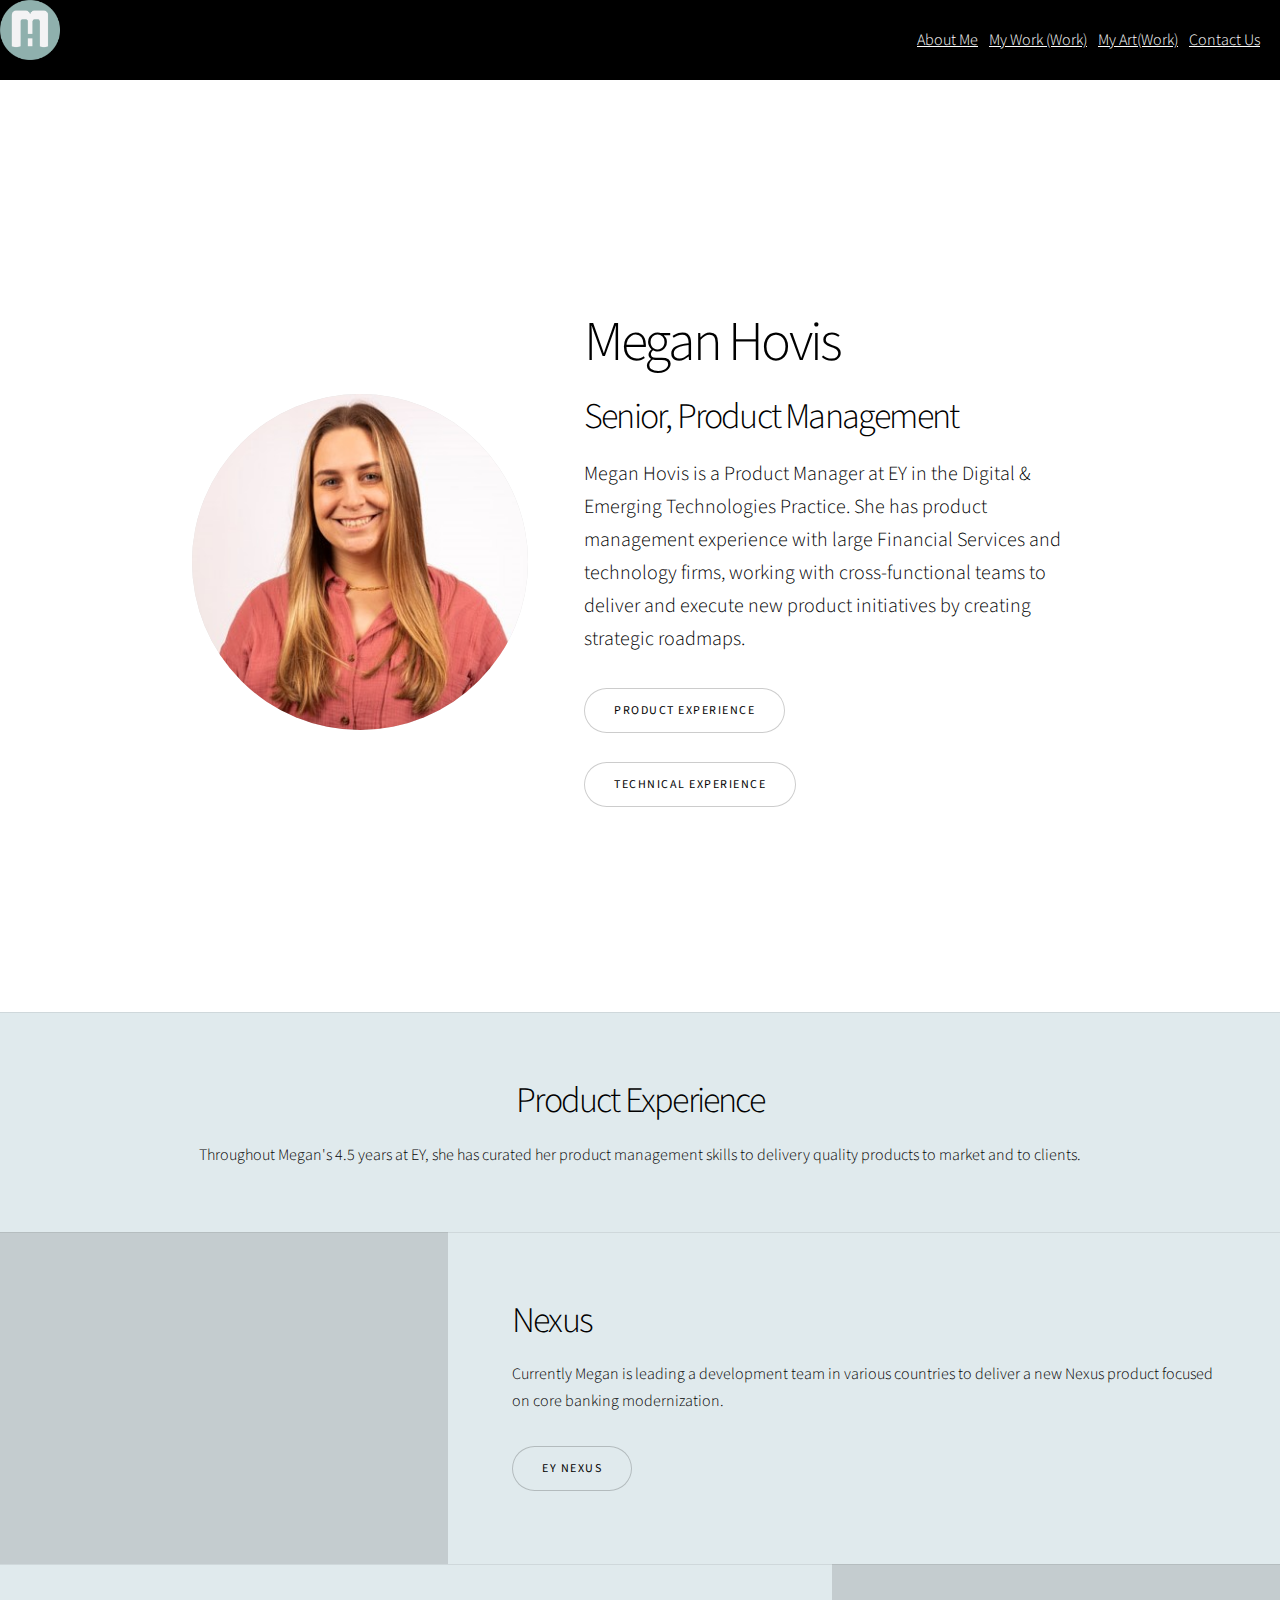
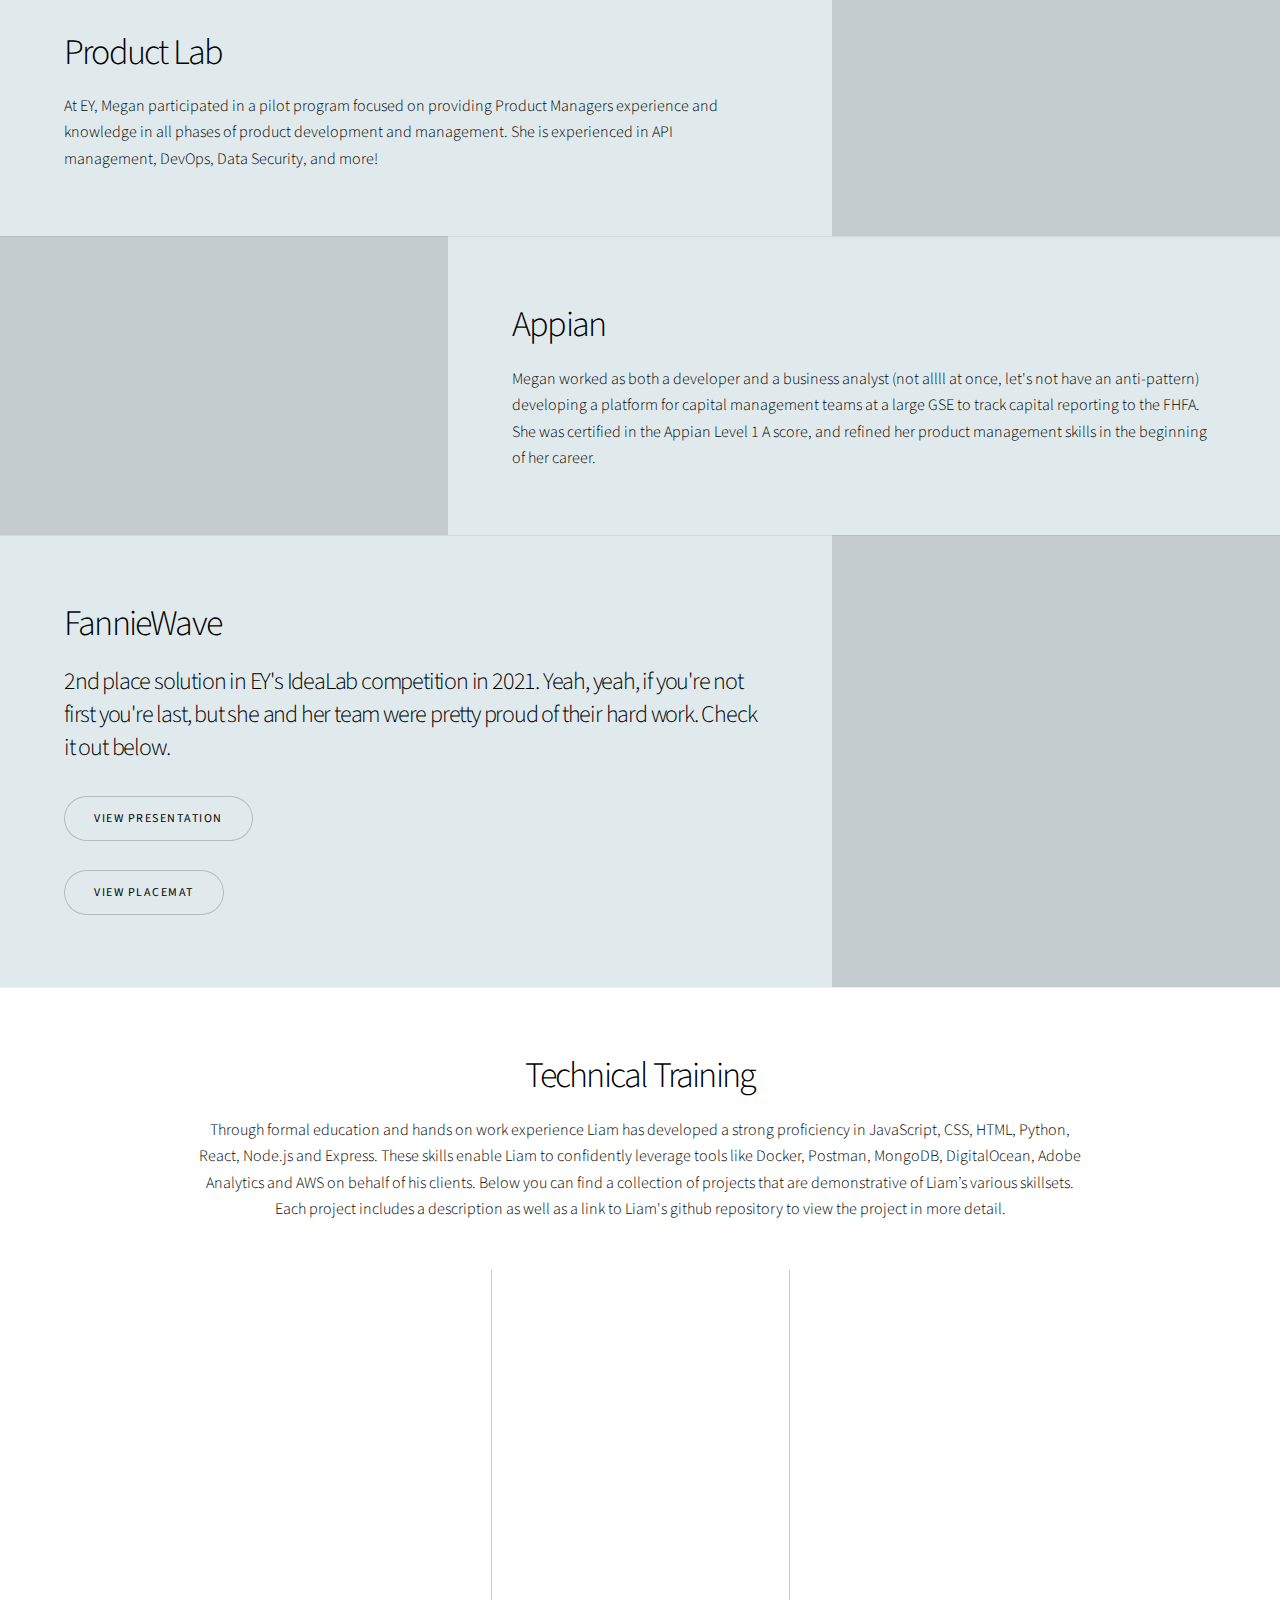
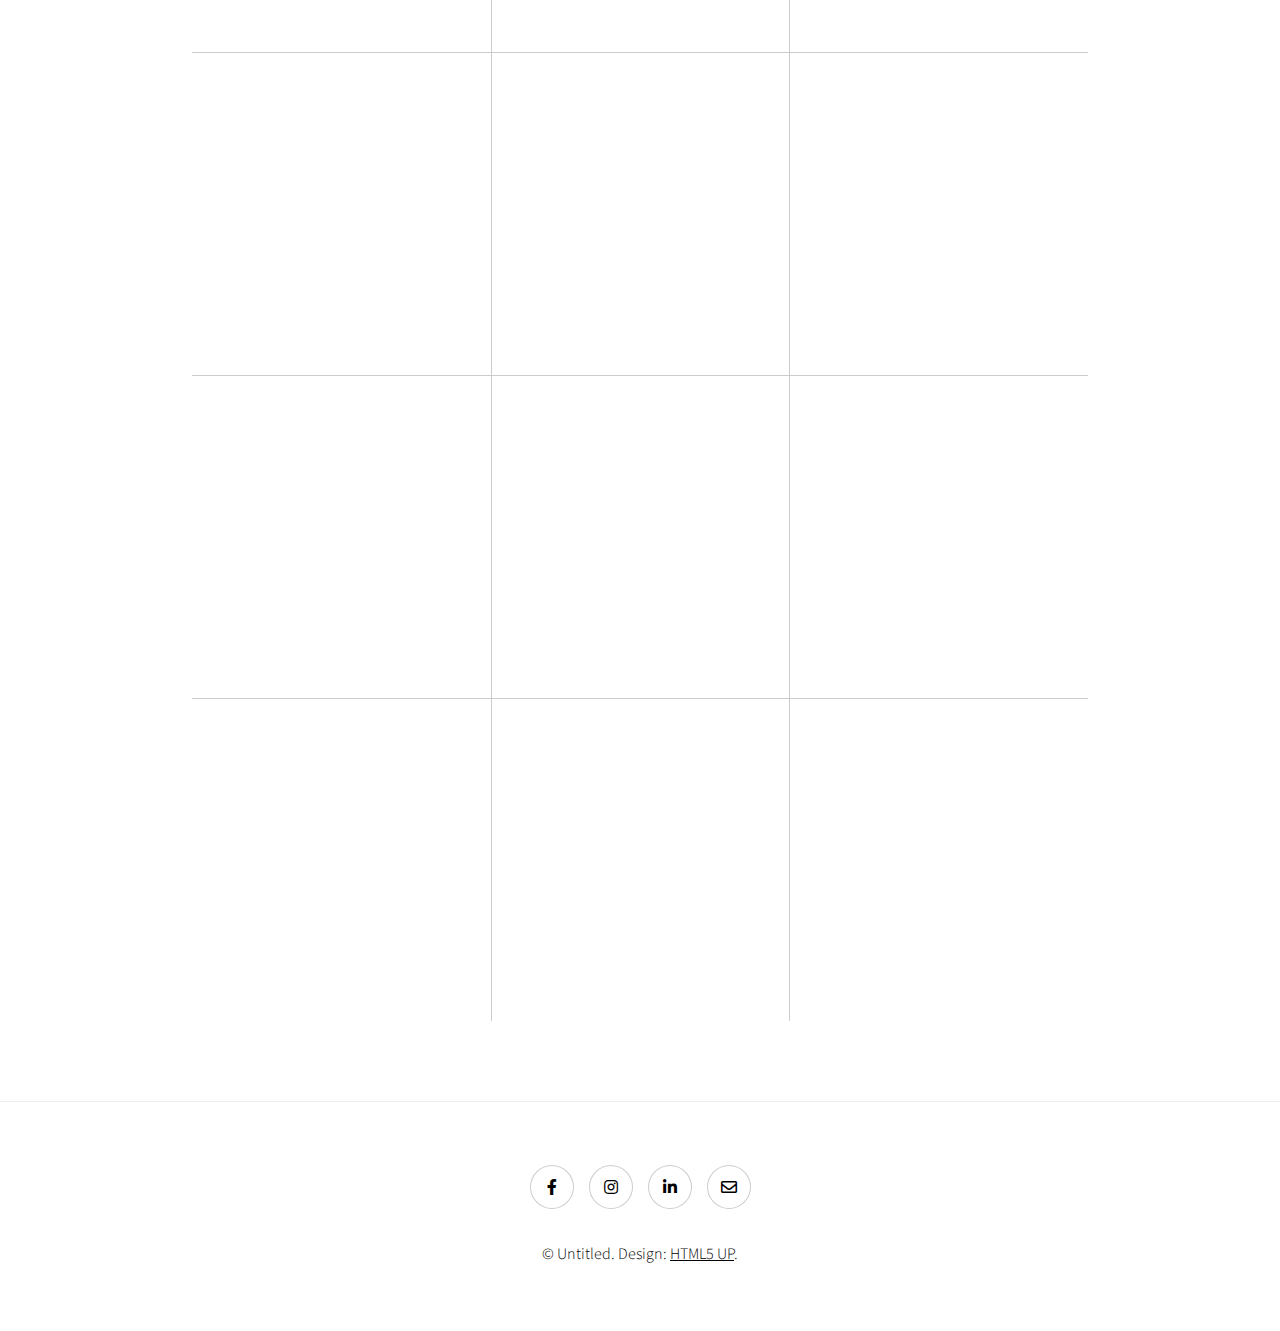
==== commit f70a7bba: "2nd commit for portfolio" ====
--- a/index.html
+++ b/index.html
@@ -3,11 +3,26 @@
 	<head>
 		<title>Megan Hovis</title>
 		<meta charset="utf-8" />
+		<meta http-equiv="X-UA-Compatible" content="IE=edge">
 		<meta name="viewport" content="width=device-width, initial-scale=1, user-scalable=no" />
 		<link rel="stylesheet" href="assets/css/main.css" />
 		<noscript><link rel="stylesheet" href="assets/css/noscript.css" /></noscript>
 	</head>
 	<body class="is-preload">
+		
+		<nav>
+			<div class="image">
+				<img src="images/MH Final Logo.png" width="60" padding-top="20px" padding-left="20px" alt="" />
+				
+			</div>
+			<ul>
+			  <li><strong>Home</strong></li>
+			  <li><a href="about.html">About Me</a></li>
+			  <li><a href="clients.html">My Work (Work)</a></li>
+			  <li><a href="products.html">My Art(Work)</a></li>
+			  <li><a href="contact.html">Contact Us</a></li>
+			</ul>
+		  </nav>
 
 		<!-- Wrapper -->
 			<div id="wrapper" class="divided">
@@ -17,14 +32,15 @@
 						<div class="content">
 							<h1>Megan Hovis</h1>
 							<h2>Senior, Product Management</h2>
-							<p class="major">Megan specializes in leading consumer products from concept-to-launch for a variety of clients in the financial services industry. Liam believes that excellent PMs must pair strong product sense with technical fluency. To that end Liam completed MITs 32-week intensive full stack coding bootcamp to build on his existing technical knowledge earned through a dual degree in Mathematics and Finance from the College of William and Mary.</p>
+							<p class="major">Megan Hovis is a Product Manager at EY in the Digital & Emerging Technologies Practice. She has product management experience with large Financial Services and technology firms, working with cross-functional teams to deliver and execute new product initiatives by creating strategic roadmaps.
+							</p>
 							<ul class="actions stacked">
 								<li><a href="#first" class="button big wide smooth-scroll-middle">Product Experience</a></li>
 								<li><a href="#second" class="button big wide smooth-scroll-middle">Technical Experience</a></li>
 							</ul>
 						</div>
 						<div class="image">
-							<img src="images/Liam_prof_pic.jpg" alt="" />
+							<img src="images/Megan Hovis.jpg" alt="" />
 						</div>
 					</section>
 
@@ -32,7 +48,7 @@
 					<section class="wrapper style1 align-center color2" id="first">
 						<div class="inner">
 							<h2>Product Experience</h2>
-							<p>Throughout his career Liam has developed a strong familiarity with the payment and money movement space. Payments are an interesting challenge for a PM. On top of the traditional juggling act of user needs, technical feasibility and development time, payments add the additional complexity of stringent regulatory requirements. Liam thoroughly enjoys the difficulty of balancing these four needs to deliver exceptional user experiences.</p>
+							<p>Throughout Megan's 4.5 years at EY, she has curated her product management skills to delivery quality products to market and to clients.</p>
 						</div>
 					</section>
 
@@ -40,57 +56,54 @@
 				<!-- Two -->
 					<section class="spotlight style1 orient-right content-align-left image-position-center onscroll-image-fade-in color2">
 						<div class="content">
-							<h2>Lending Origination</h2>
-							<p>Currently Liam is supporting a regional bank’s sixty million dollar effort to fully overhaul  the front and back end of their lending originations platform. Liam leverages his subject matter expertise to provide strategic advise to the banks technology leaders. Working closely with client leadership, Liam has defined the bank’s product roadmap, rollout strategy, MVP, regulatory requirements, and communications strategy. In addition to strategic support, Liam also provides operational support by being the Product Owner for Lending Product Pricing, Unsecured Installment Loans, Communications and Business Card.</p>
-						</div>
-						<div class="image">
-							<img src="images/spotlight01.jpg" alt="" />
+							<h2>Nexus</h2>
+							<p>Currently Megan is leading a development team in various countries to deliver a new Nexus product focused on core banking modernization.</p>
+							<ul class="actions stacked">
+								<li><a href="https://www.ey.com/en_us/banking-capital-markets/nexus" class="button">EY Nexus</a></li>
+							</ul>
+						</div>
+						<div class="image">
+							<img src="images/NexusBlackWhite.png" alt="" />
 						</div>
 					</section>
 
 				<!-- Three -->
 					<section class="spotlight style1 orient-left content-align-left image-position-center onscroll-image-fade-in color2">
 						<div class="content">
-							<h2>Zelle Payments</h2>
-							<p>In his previous role Liam served as the Zelle Payments Product Manager at one of the countries largest consumer banks, where their 23+ million users moved billions of dollars via Zelle annually. Liam increased new user engagement by 35% by rebuilding Zelle Limits to better suit the client’s newly enrolled users’ needs. Additionally, Liam discovered an authentication vulnerability in the customer enrollment process with the potential to lead to serious cases of fraud. Taking the initiative, Liam proposed, then led the research, design & rollout of a new mandatory OTP verification flow for 22 million users.</p>
-							<ul class="actions stacked">
-								<li><a href="https://www.earlywarning.com/products/zelle-person-person-payments-p2p" class="button">Zelle's Homepage</a></li>
-							</ul>
-						</div>
-						<div class="image">
-							<img src="images/Zelle.png" alt="" />
+							<h2>Product Lab</h2>
+							<p>At EY, Megan participated in a pilot program focused on providing Product Managers experience and knowledge in all phases of product development and management. She is experienced in API management, DevOps, Data Security, and more!</p>
+						</div>
+						<div class="image">
+							<img src="images/EY logo.jpg" alt="" />
 						</div>
 					</section>
 
 				<!-- Four -->
 					<section class="spotlight style1 orient-right content-align-left image-position-center onscroll-image-fade-in color2">
 						<div class="content">
-							<h2>Personal Loan Payments</h2>
-							<p>Liam served as the Product Owner for Personal Loan Payments. Liam led the product from concept-to-launch and enabled hundreds of thousands of customers to seamless pay tens of millions of dollars worth of personal loans. Liam utilized the bank’s existing ACH transfer rail architecture and adapted it to both his users needs and the regulatory requirements inherent to payments. Liam collaborated with other Product teams as well as a variety of external teams including: Design, UX Research, Development, Legal, and Retail. Liam successfully launched the platform and in doing so reduced payment processing time from 6 days to 1 day, drastically cut the clients costs by eliminating a third-party system, and helped increase personal loan enrollment by 30%.</p>
-	
-						</div>
-						<div class="image">
-							<img src="images/PILshot.png" alt="" />
+							<h2>Appian</h2>
+							<p>Megan worked as both a developer and a business analyst (not allll at once, let's not have an anti-pattern) developing a platform for capital management teams at a large GSE to track capital reporting to the FHFA. She was certified in the Appian Level 1 A score, and refined her product management skills in the beginning of her career.</p>
+						</div>
+						<div class="image">
+							<img src="images/Appian.webp" alt="" />
 						</div>
 					</section>
 
 				<!-- Gavel -->
 				<section class="spotlight style1 orient-left content-align-left image-position-center onscroll-image-fade-in color2">
 					<div class="content">
-						<h2>Gavel</h2>
-						<h3>Winning solution of the 2019 Idealab case study challenge</h3>
-						<p>The vast majority of Gen Z use some sort of P2P payment solution on their phones. Gavel fills a currently unoccupied niche within this space. What can be dubbed the P2S, Peer to Stranger, space. With a conventional P2P payment platform once money is exchanged it is difficult to ensure both parties live up to the terms of their agreement. Gavel combined 3 concepts to drastically reduce this transaction risk.</p>
+						<h2>FannieWave</h2>
+						<h3>2nd place solution in EY's IdeaLab competition in 2021. Yeah, yeah, if you're not first you're last, but she and her team were pretty proud of their hard work. Check it out below.</h3>
+						<p></p>
 					
 						<ul class="actions stacked">
-							<li><a href="https://drive.google.com/file/d/1zCdexljaEnxWJY21T579dNvZZe2xcI7y/view" class="button">View pitch deck</a></li>
-					
-							<li><a href="https://drive.google.com/file/d/1AJrKxd6BVUq7ec4L8v0gZVjtNAwFBfL_/view" class="button">View interview findings</a></li>
-							<li><a href="https://www.figma.com/file/Nv5u3ofe60biqFcukloDuy0n/Gavel?node-id=55%3A3680" class="button">View wireframes</a></li>
+							<li><a href="https://drive.google.com/file/d/1_9LyGPPwrMJX0iZ4ocCRM_6oprILym7F/view?usp=drive_link" target="_blank" rel="noopener noreferrer" class="button" >View presentation</a></li>
+							<li><a href="https://drive.google.com/file/d/1EgAx3qMVpV-aVMupAKJnI_XJhE9EGWB9/view?usp=drive_link"  target="_blank" rel="noopener noreferrer" class="button">View placemat</a></li>
 						</ul>
 					
 					</div>
 					<div class="image">
-						<img src="images/gavel.png" alt="" />
+						<img src="images/FannieWave.PNG" alt="" />
 					</div>
 				</section>
 
@@ -175,11 +188,10 @@
 					<footer class="wrapper style1 align-center">
 						<div class="inner">
 							<ul class="icons">
-								<li><a href="#" class="icon brands style2 fa-twitter"><span class="label">Twitter</span></a></li>
-								<li><a href="#" class="icon brands style2 fa-facebook-f"><span class="label">Facebook</span></a></li>
-								<li><a href="#" class="icon brands style2 fa-instagram"><span class="label">Instagram</span></a></li>
-								<li><a href="#" class="icon brands style2 fa-linkedin-in"><span class="label">LinkedIn</span></a></li>
-								<li><a href="#" class="icon style2 fa-envelope"><span class="label">Email</span></a></li>
+								<li><a href="https://www.instagram.com/meganhovis/" target="_blank" rel="noopener noreferrer" class="icon brands style2 fa-facebook-f"><span class="label">Facebook</span></a></li>
+								<li><a href="https://www.instagram.com/meganhovis/" target="_blank" rel="noopener noreferrer" class="icon brands style2 fa-instagram"><span class="label">Instagram</span></a></li>
+								<li><a href="https://www.instagram.com/meganhovis/" target="_blank" rel="noopener noreferrer" class="icon brands style2 fa-linkedin-in"><span class="label">LinkedIn</span></a></li>
+								<li><a href="https://www.instagram.com/meganhovis/" target="_blank" rel="noopener noreferrer" class="icon style2 fa-envelope"><span class="label">Email</span></a></li>
 							</ul>
 							<p>&copy; Untitled. Design: <a href="https://html5up.net">HTML5 UP</a>.</p>
 						</div>
--- a/assets/css/main.css
+++ b/assets/css/main.css
@@ -6,6 +6,116 @@
 	html5up.net | @ajlkn
 	Free for personal and commercial use under the CCA 3.0 license (html5up.net/license)
 */
+*{
+	margin: 0;
+	padding: 0;
+	text-decoration: none;
+	list-style: none;
+	box-sizing: border-box;
+}
+body{
+	font: inherit;
+}
+
+
+nav{
+	background-color: black;
+	height: 80px;
+	width: 100%;
+}
+
+label.logo{
+	color: white ;
+	font-size: 36px;
+	line-height: 80px;
+	padding: 0 100px;
+	font-weight: bold;
+}
+
+nav ul {
+	float: right;
+	margin-right: 20px;
+}
+
+nav ul li{
+	display: inline-block;
+	line-height: 80px;
+	margin: 0;
+}
+
+nav ul li a{
+	color: white;
+	font-size: 1rem;
+	border-radius: 3px;
+}
+
+a.active,a:hover{
+	color: black;
+	transition: 0.5s;
+}
+
+.checkbtn{
+	font-size: 31px;
+	color: white;
+	float: right;
+	line-height: 80px;
+	margin-right: 40px;
+	cursor: pointer;
+	display: none;
+}
+
+#check{
+	display: none;
+}
+
+@media(max-width: 768px){
+	label.logo{
+		font-size: 31px;
+		padding-left: 50px;
+	}
+	nav ul li a{
+		font-size: 1rem;
+	}
+}
+@media(max-width: 852px){
+	.checkbtn{
+		display: block;
+	}
+	ul{
+		position: fixed;
+		width: 100%;
+		height: 100vh;
+		top: 78px;
+		left: -100%;
+		background-color: #1f2831;
+		text-align: center;
+		transition: all 0.5s;
+	}
+	nav ul li{
+		display: block;
+		margin: 0;
+		line-height: 41px;
+	}
+	nav ul li a{
+		font-size: 20px;
+	}
+	a:hover,a.active{
+		background-color: none;
+		color:black;
+	}
+	#check:checked~ul{
+		left: 0;
+	}
+}
+section{
+	background: url(image.jpg);
+	background-size: cover;
+	background-position: center;
+	background-attachment: fixed;
+	background-repeat: no-repeat;
+}
+
+/*end new code*/
 
 html, body, div, span, applet, object,
 iframe, h1, h2, h3, h4, h5, h6, p, blockquote,
@@ -32,6 +142,14 @@
 body {
 	line-height: 1;
 }
+
+
+
+
+
+
+
+
 
 ol, ul {
 	list-style: none;
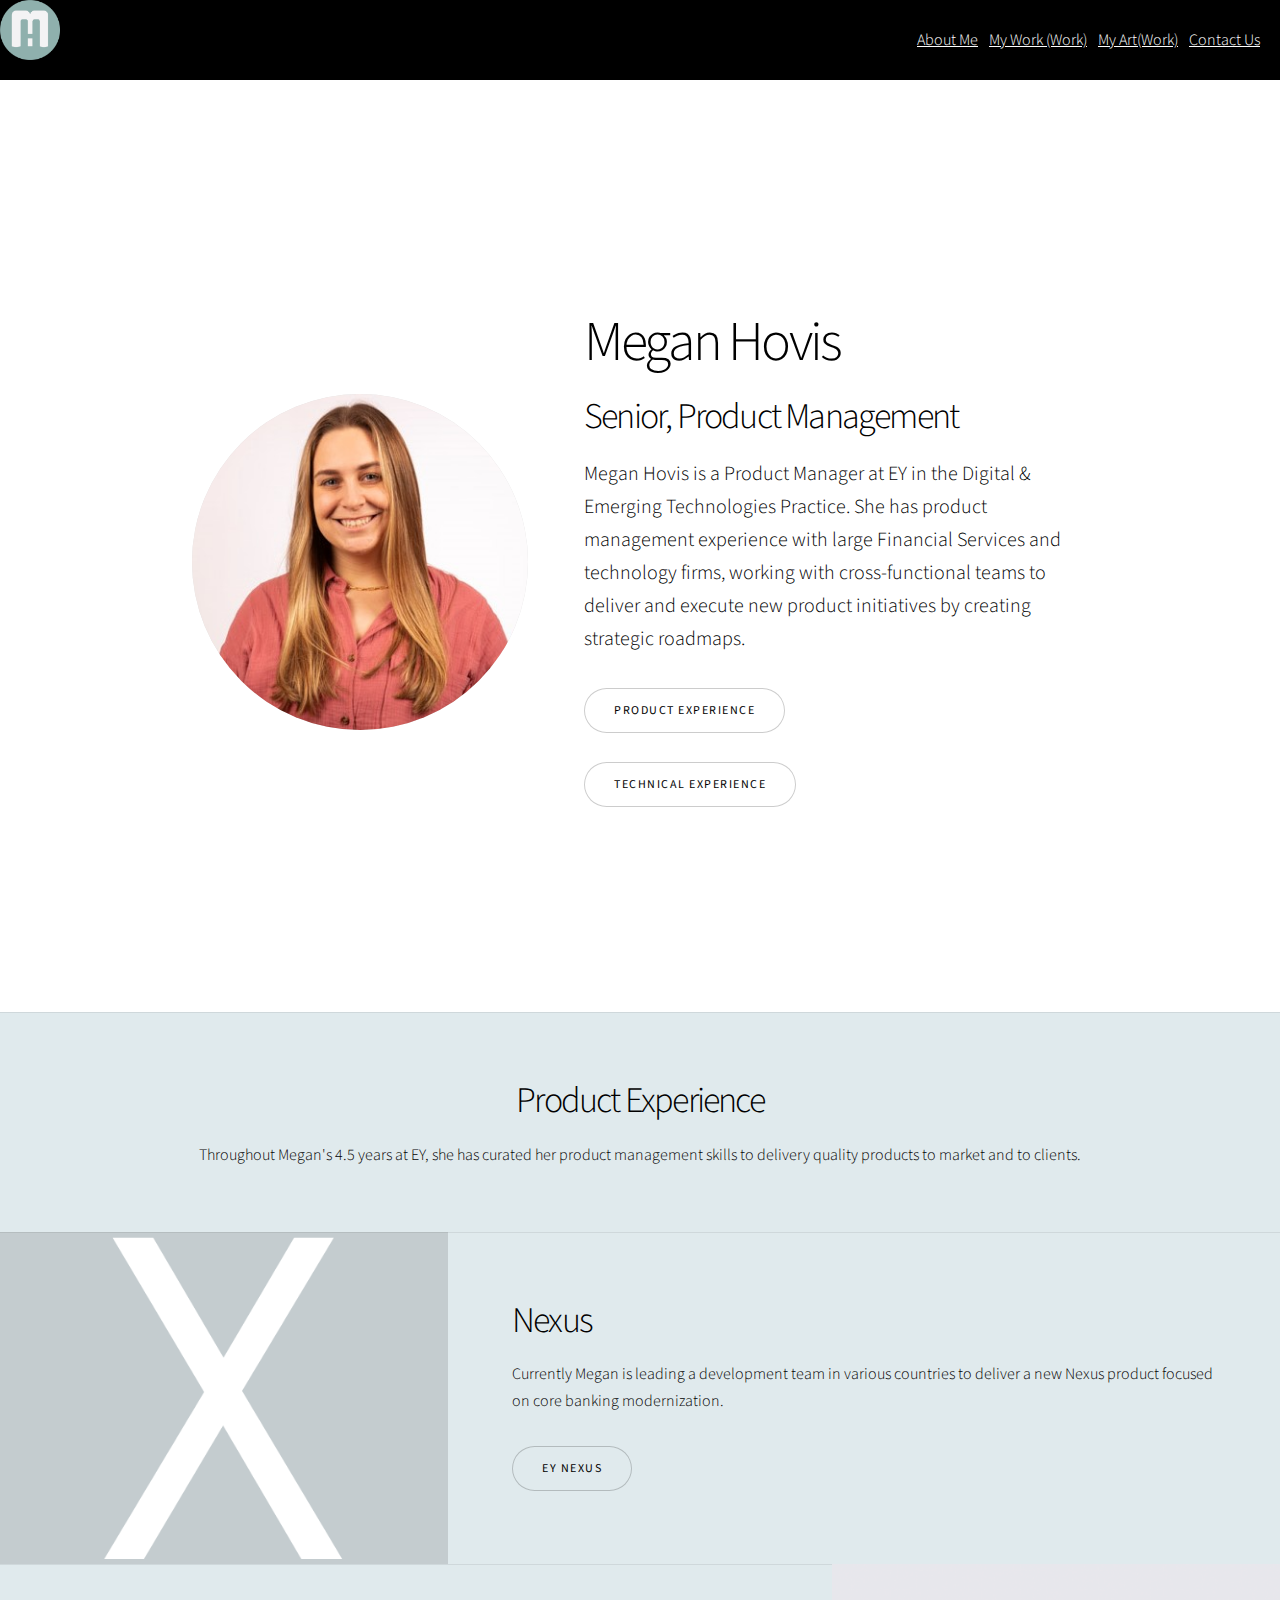
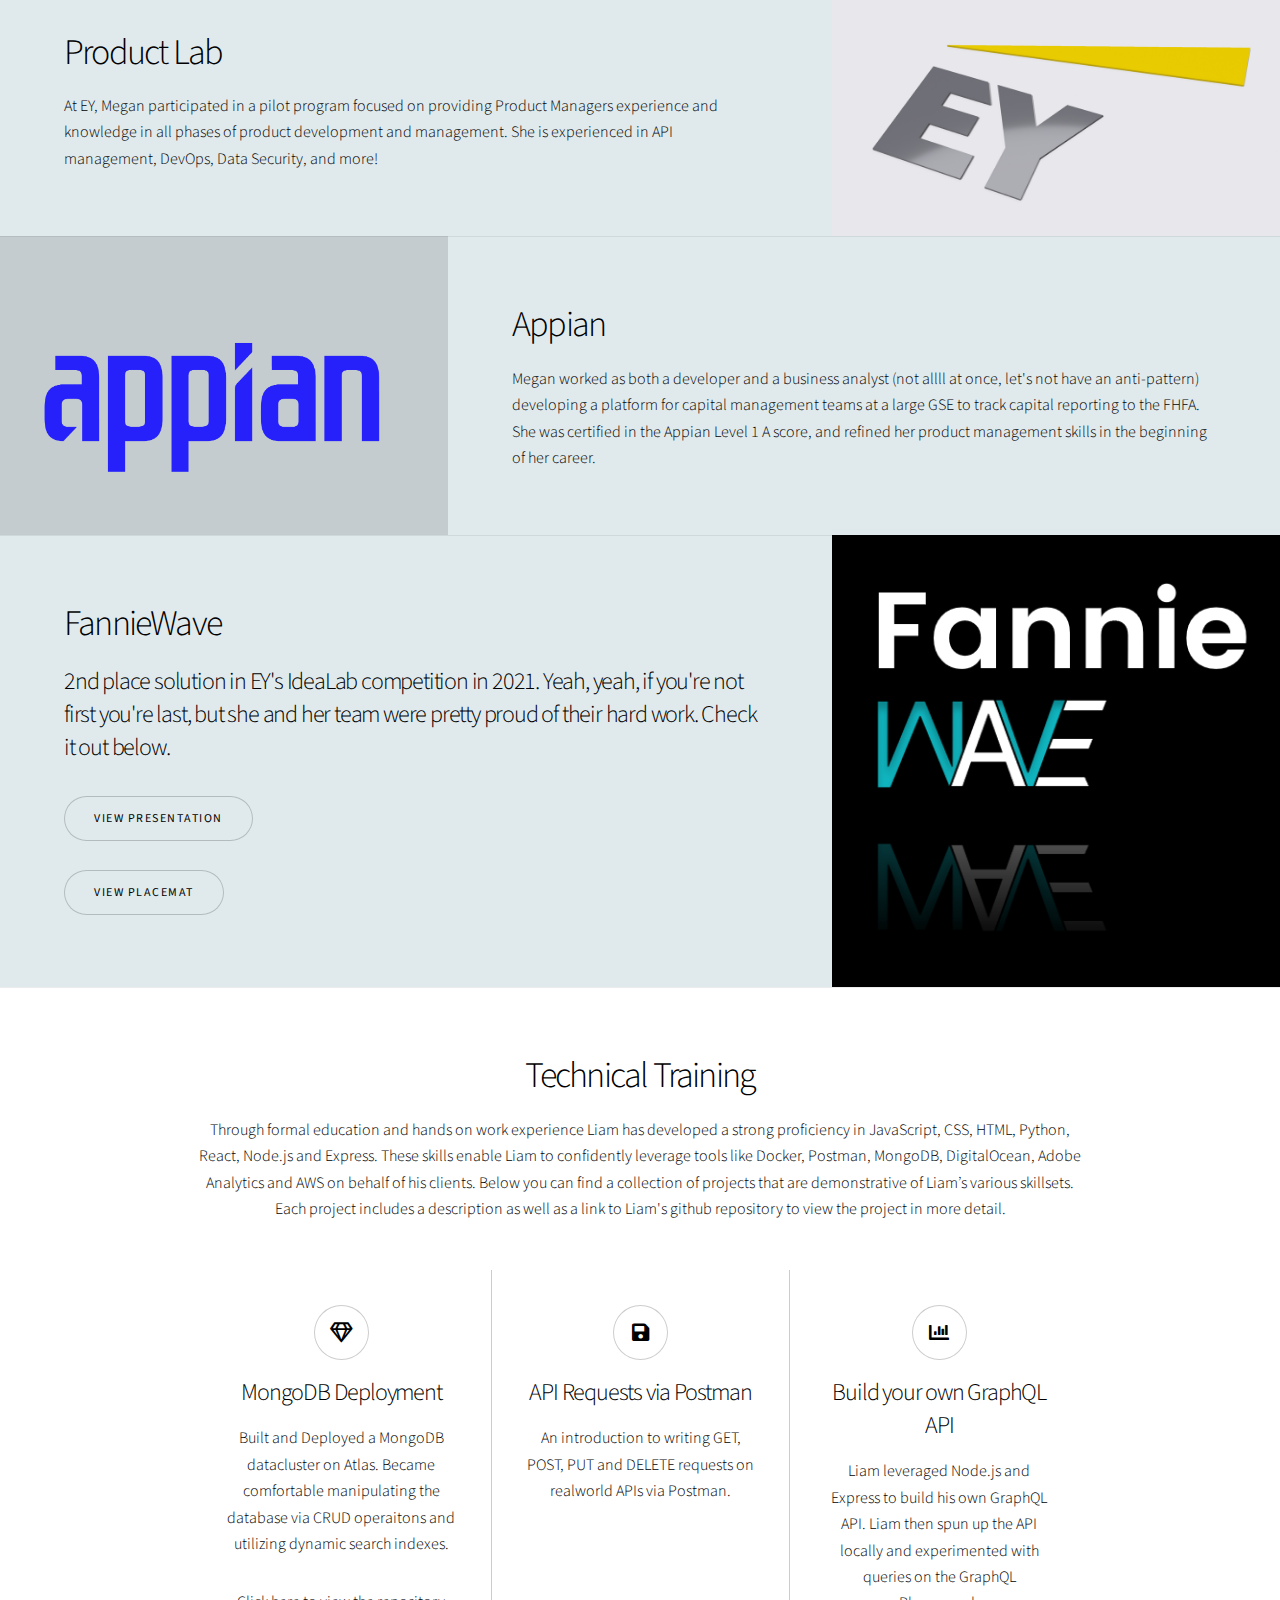
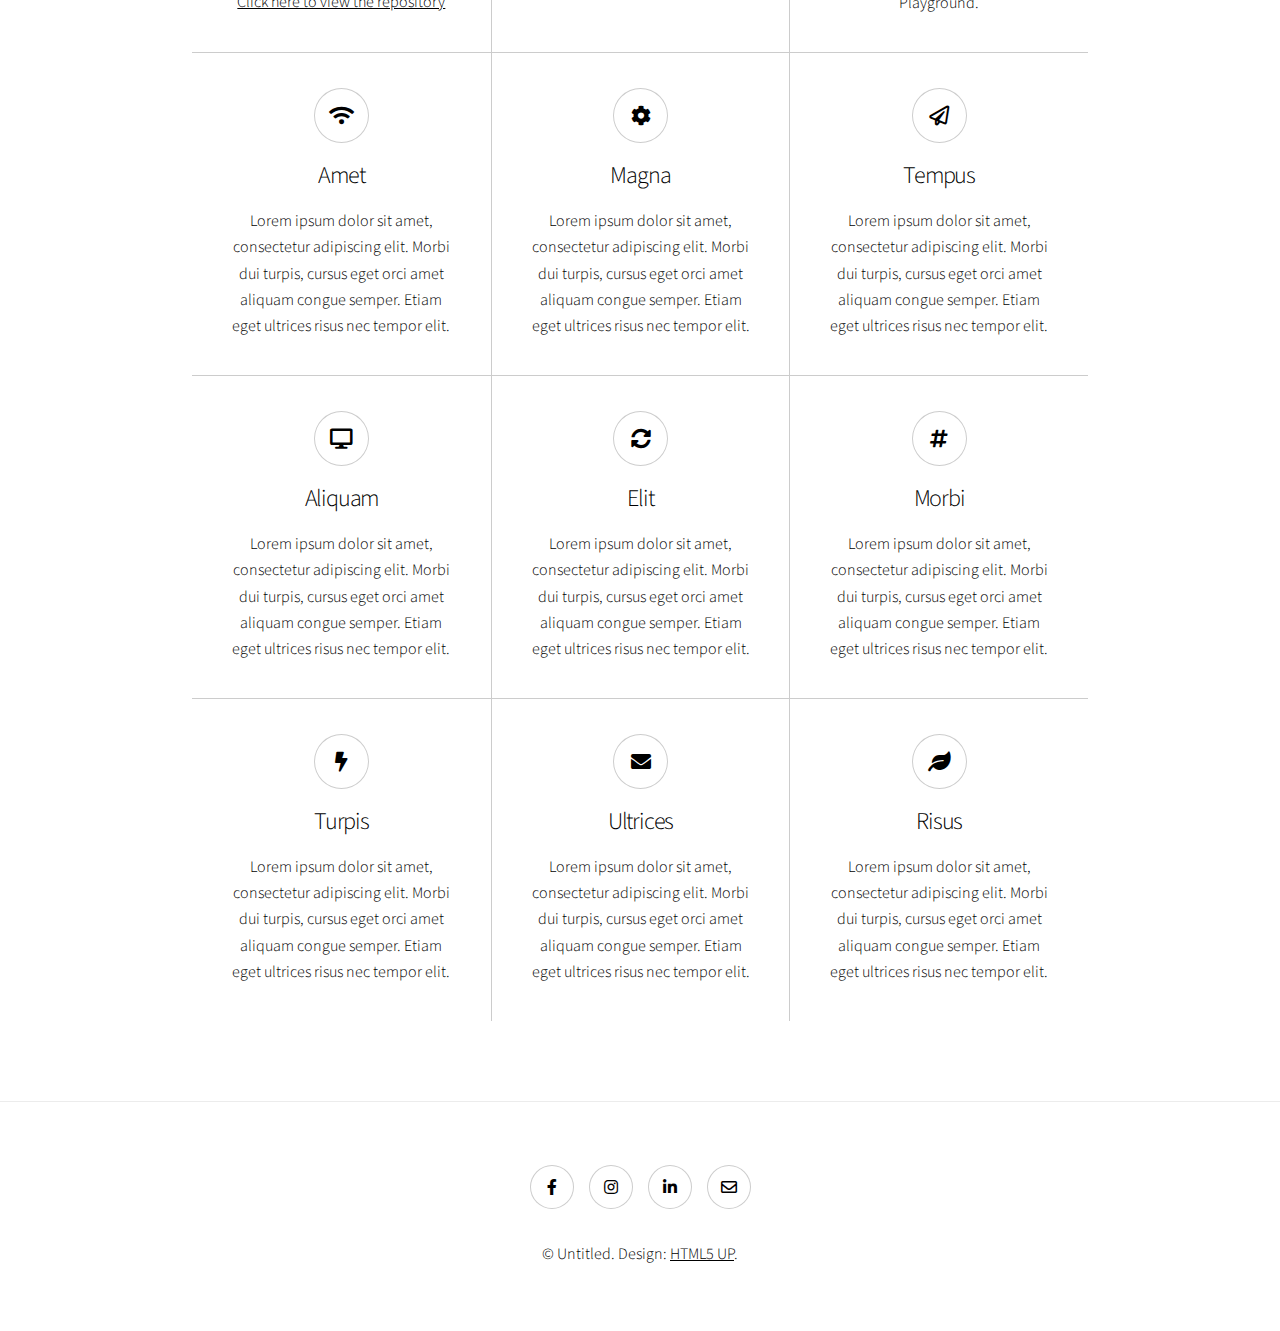
==== commit 6da22185: "commit" ====
--- a/index.html
+++ b/index.html
@@ -200,13 +200,13 @@
 			</div>
 
 		<!-- Scripts, this lets your code run different Javascript functions -->
-			<script src="assets/js/jquery.min.js"></script>
-			<script src="assets/js/jquery.scrollex.min.js"></script>
-			<script src="assets/js/jquery.scrolly.min.js"></script>
-			<script src="assets/js/browser.min.js"></script>
-			<script src="assets/js/breakpoints.min.js"></script>
-			<script src="assets/js/util.js"></script>
-			<script src="assets/js/main.js"></script>
+			<script src="assets/js/jquery1.min.js"></script>
+			<script src="assets/js/jquery1.scrollex.min.js"></script>
+			<script src="assets/js/jquery1.scrolly.min.js"></script>
+			<script src="assets/js/browser1.min.js"></script>
+			<script src="assets/js/breakpoints1.min.js"></script>
+			<script src="assets/js/util1.js"></script>
+			<script src="assets/js/main1.js"></script>
 
 	</body>
 </html>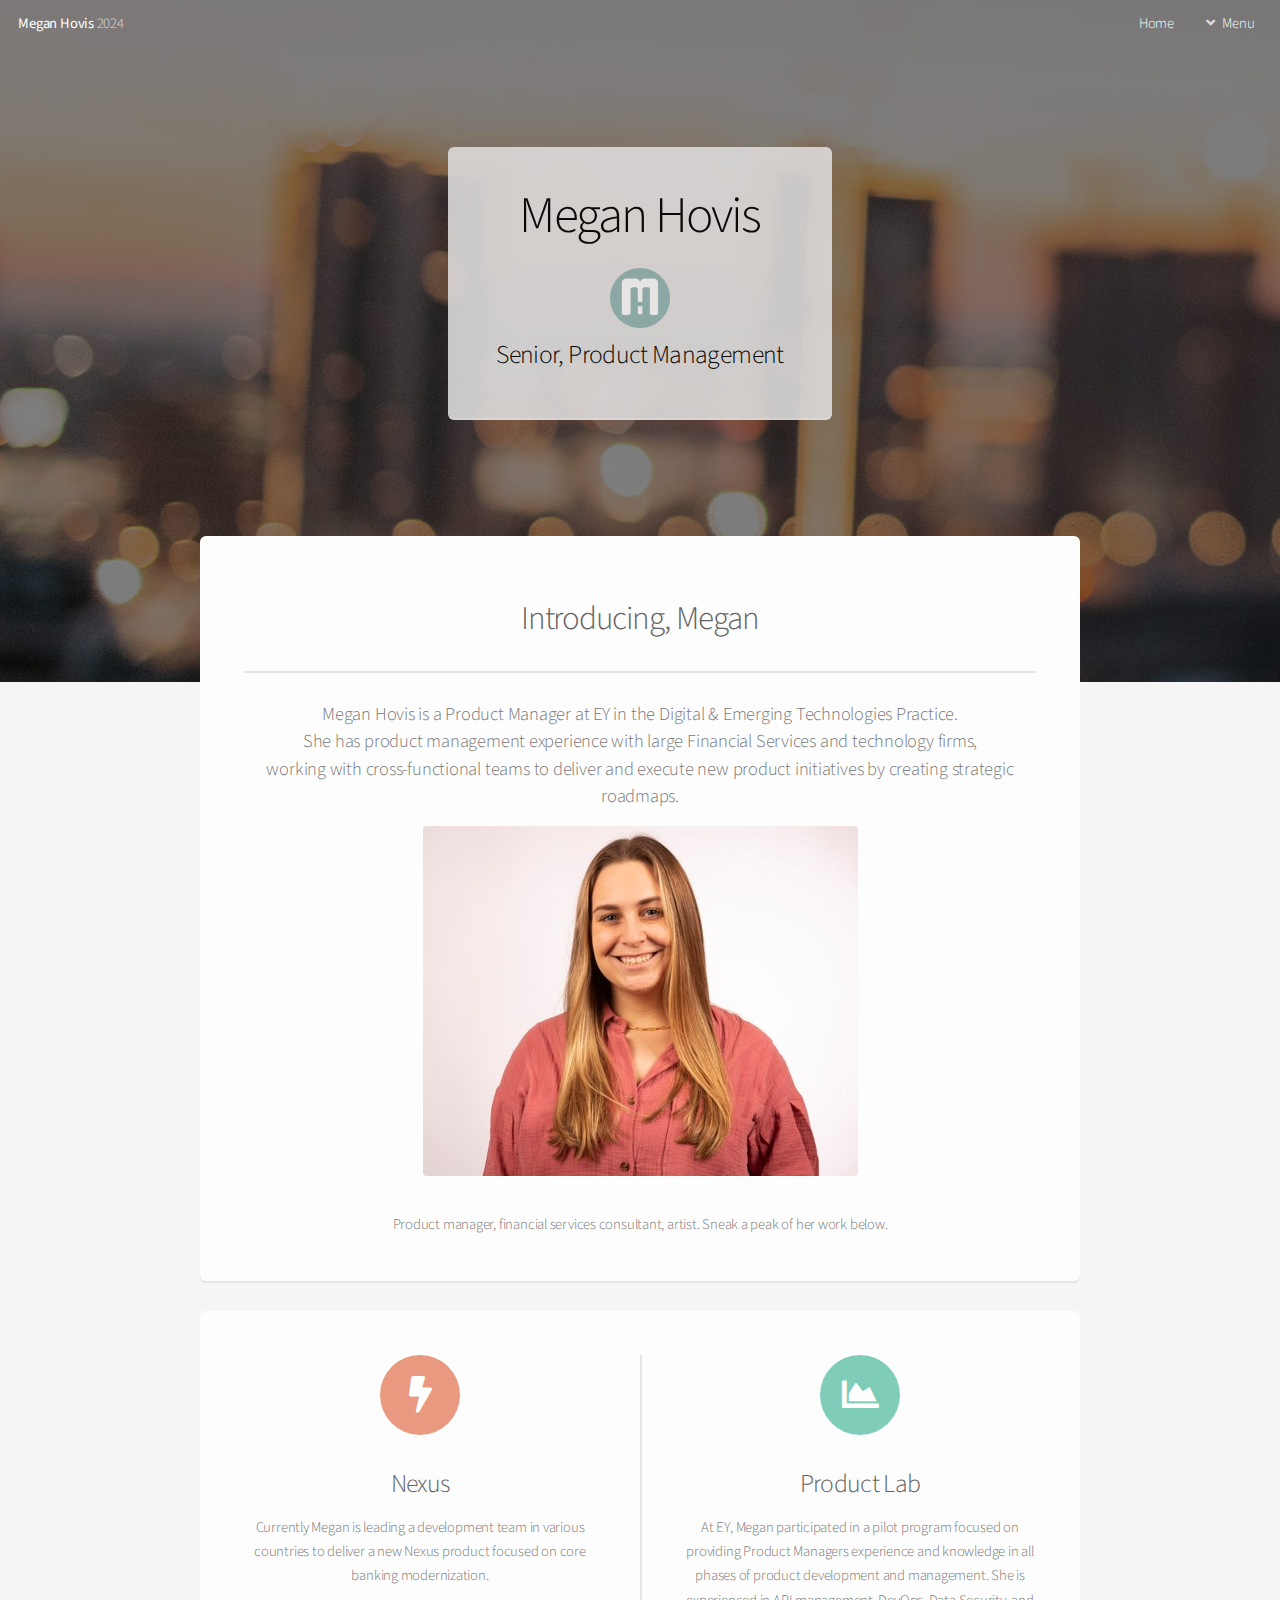
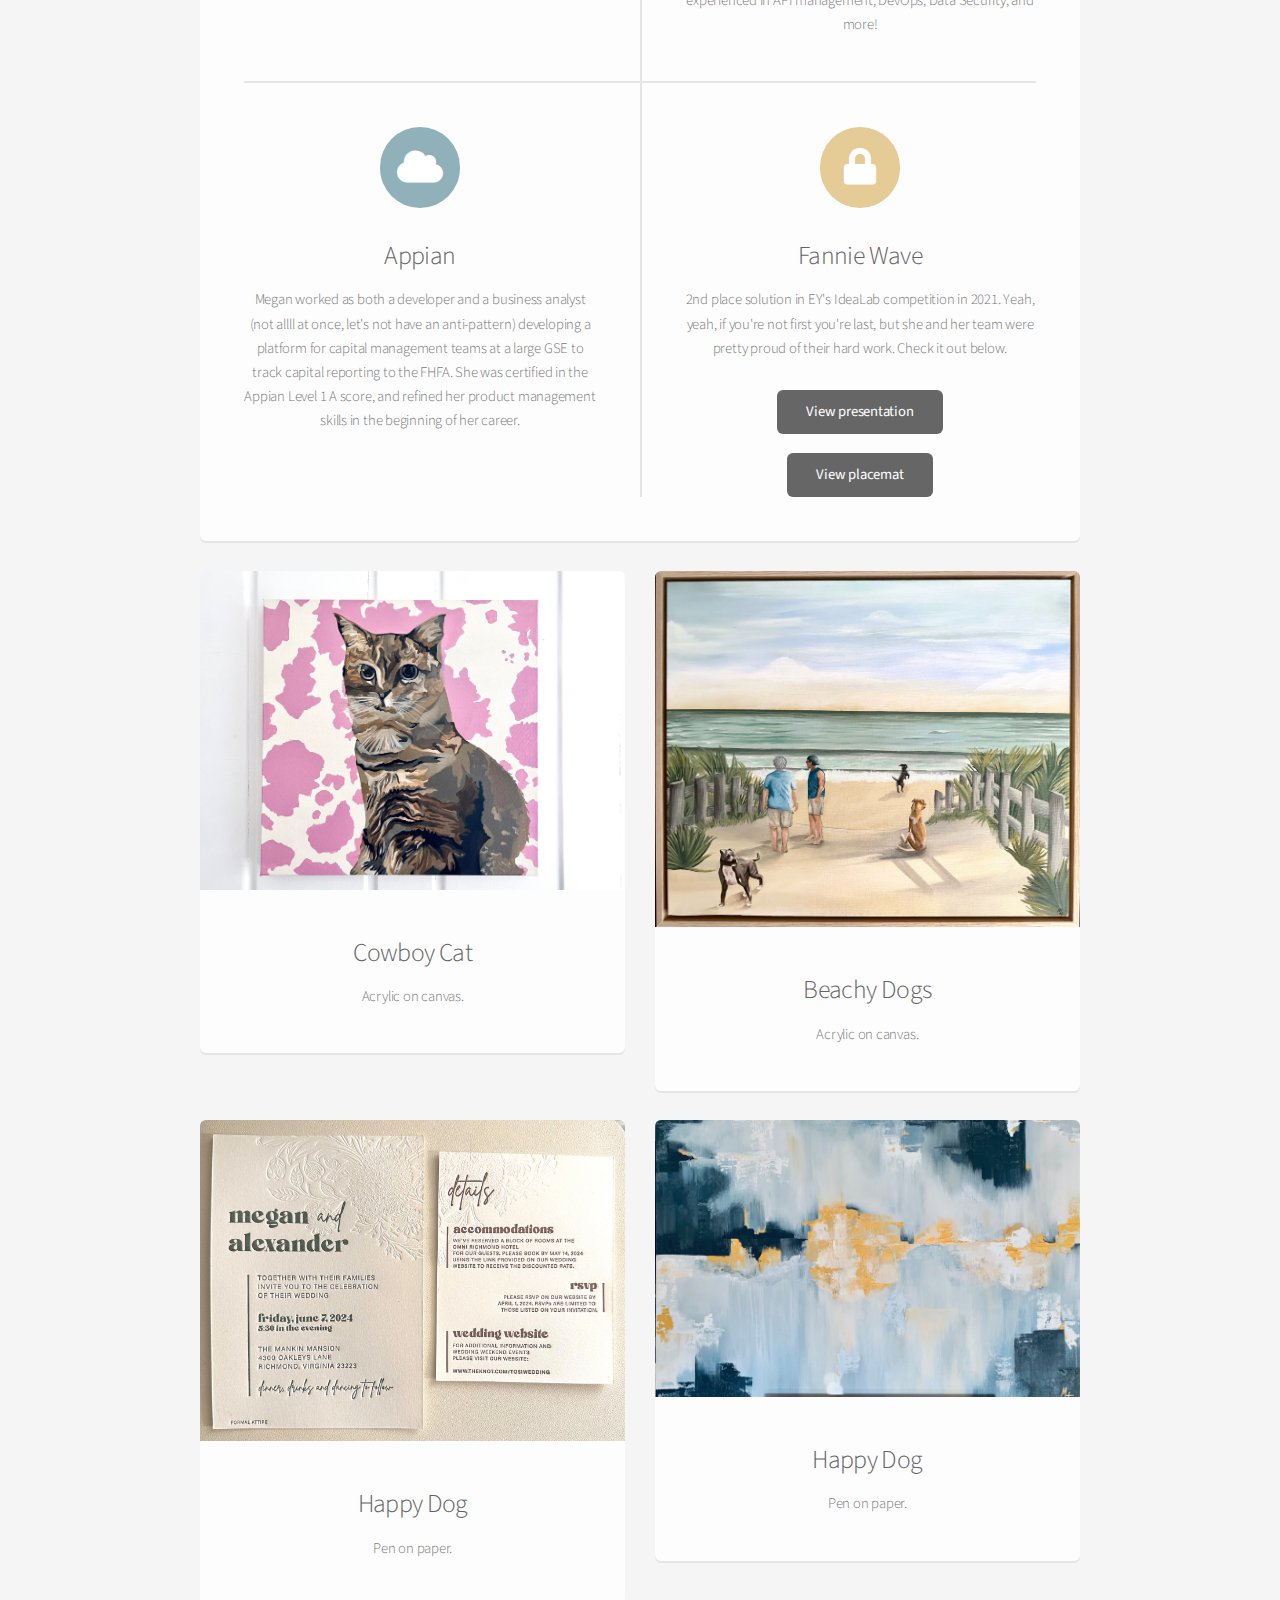
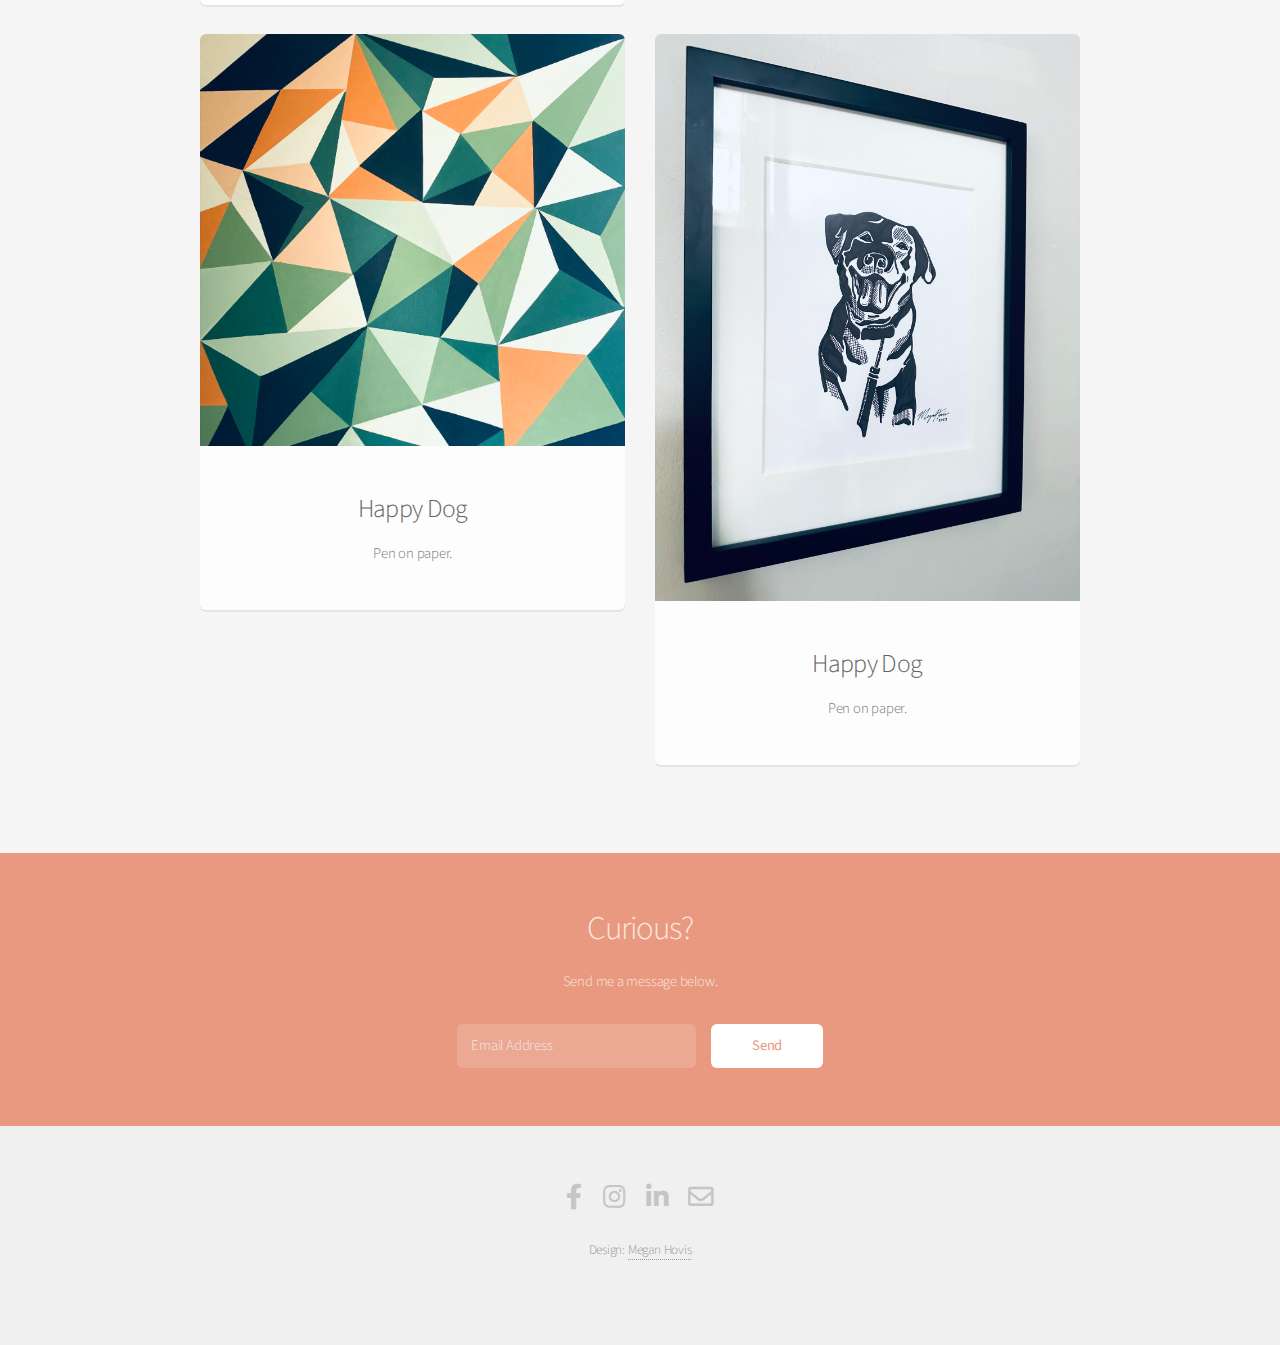
==== commit 2e59125c: "Change index html" ====
--- a/index.html
+++ b/index.html
@@ -1,212 +1,198 @@
 <!DOCTYPE HTML>
+<!--
+	Alpha by HTML5 UP
+	html5up.net | @ajlkn
+	Free for personal and commercial use under the CCA 3.0 license (html5up.net/license)
+-->
 <html>
 	<head>
 		<title>Megan Hovis</title>
 		<meta charset="utf-8" />
-		<meta http-equiv="X-UA-Compatible" content="IE=edge">
 		<meta name="viewport" content="width=device-width, initial-scale=1, user-scalable=no" />
-		<link rel="stylesheet" href="assets/css/main.css" />
-		<noscript><link rel="stylesheet" href="assets/css/noscript.css" /></noscript>
+		<link rel="stylesheet" href="assets/css/main2.css" />
 	</head>
-	<body class="is-preload">
-		
-		<nav>
-			<div class="image">
-				<img src="images/MH Final Logo.png" width="60" padding-top="20px" padding-left="20px" alt="" />
-				
-			</div>
-			<ul>
-			  <li><strong>Home</strong></li>
-			  <li><a href="about.html">About Me</a></li>
-			  <li><a href="clients.html">My Work (Work)</a></li>
-			  <li><a href="products.html">My Art(Work)</a></li>
-			  <li><a href="contact.html">Contact Us</a></li>
-			</ul>
-		  </nav>
+	<body class="landing is-preload">
+		<div id="page-wrapper">
 
-		<!-- Wrapper -->
-			<div id="wrapper" class="divided">
+			<!-- Header -->
+				<header id="header" class="alt">
+					<h1><a href="index.html">Megan Hovis</a> 2024</h1>
+					<nav id="nav">
+						<ul>
+							<li><a href="index.html">Home</a></li>
+							<li>
+								<a href="#" class="icon solid fa-angle-down">Menu</a>
+								<ul>
+									<li><a href="generic2.html">Art</a></li>
+									<li><a href="contact2.html">Contact</a></li>
+									<li><a href="elements2.html">About Me</a></li>
+									<!--<li>
+										<a href="#">Submenu</a>
+										<ul>
+											<li><a href="#">Option One</a></li>
+											<li><a href="#">Option Two</a></li>
+											<li><a href="#">Option Three</a></li>
+											<li><a href="#">Option Four</a></li>
+										</ul>
+									</li> -->
+								</ul>
+							</li>
+							<!-- <li><a href="#" class="button">Sign Up</a></li> -->
+						</ul>
+					</nav>
+				</header>
 
-				<!-- One -->
-					<section class="banner onload-image-fade-in onload-content-fade-right style3 fullscreen orient-right content-align-left image-position-center">
-						<div class="content">
-							<h1>Megan Hovis</h1>
-							<h2>Senior, Product Management</h2>
-							<p class="major">Megan Hovis is a Product Manager at EY in the Digital & Emerging Technologies Practice. She has product management experience with large Financial Services and technology firms, working with cross-functional teams to deliver and execute new product initiatives by creating strategic roadmaps.
-							</p>
-							<ul class="actions stacked">
-								<li><a href="#first" class="button big wide smooth-scroll-middle">Product Experience</a></li>
-								<li><a href="#second" class="button big wide smooth-scroll-middle">Technical Experience</a></li>
-							</ul>
+			<!-- Banner -->
+				<section id="banner">
+					<div class="content">
+						<div class="box new">
+							<h2>Megan Hovis</h2>
+							<div class="image">
+								<img src="images/MH Final Logo.png" width="60" padding-top="20px" padding-left="20px" alt="" />
+							</div>
+							<h3>Senior, Product Management</h3>
 						</div>
-						<div class="image">
-							<img src="images/Megan Hovis.jpg" alt="" />
-						</div>
+					</div>
+				</section>
+
+			<!-- Main -->
+				<section id="main" class="container">
+
+					<section class="box special">
+						<header class="major">
+							<h2>Introducing, Megan</h2>
+							<p>Megan Hovis is a Product Manager at EY in the Digital & Emerging Technologies Practice. 
+								<br /> She has product management experience with large Financial Services and technology firms, 
+								<br />working with cross-functional teams to deliver and execute new product initiatives by creating strategic roadmaps.</p>
+						</header>
+						<span class="image"><img src="images/Megan Hovis.jpg" alt="" /></span>
+						<p class="major"></p> Product manager, financial services consultant, artist. Sneak a peak of her work below.</p>
 					</section>
 
-				<!-- One and a half -->	
-					<section class="wrapper style1 align-center color2" id="first">
-						<div class="inner">
-							<h2>Product Experience</h2>
-							<p>Throughout Megan's 4.5 years at EY, she has curated her product management skills to delivery quality products to market and to clients.</p>
+					<section class="box special features">
+						<div class="features-row">
+							<section>
+								<span class="icon solid major fa-bolt accent2"></span>
+								<h3>Nexus</h3>
+								<p>Currently Megan is leading a development team in various countries to deliver a new Nexus product focused on core banking modernization.</p>
+							</section>
+							<section>
+								<span class="icon solid major fa-chart-area accent3"></span>
+								<h3>Product Lab</h3>
+								<p>At EY, Megan participated in a pilot program focused on providing Product Managers experience and knowledge in all phases of product development and management. She is experienced in API management, DevOps, Data Security, and more!</p>
+							</section>
+						</div>
+						<div class="features-row">
+							<section>
+								<span class="icon solid major fa-cloud accent4"></span>
+								<h3>Appian</h3>
+								<p>Megan worked as both a developer and a business analyst (not allll at once, let's not have an anti-pattern) developing a platform for capital management teams at a large GSE to track capital reporting to the FHFA. She was certified in the Appian Level 1 A score, and refined her product management skills in the beginning of her career.</p>
+							</section>
+							<section>
+								<span class="icon solid major fa-lock accent5"></span>
+								<h3>Fannie Wave</h3>
+								<p>2nd place solution in EY's IdeaLab competition in 2021. Yeah, yeah, if you're not first you're last, but she and her team were pretty proud of their hard work. Check it out below.</p>
+								<p></p>
+								<ul class="actions stacked">
+									<li><a href="https://drive.google.com/file/d/1_9LyGPPwrMJX0iZ4ocCRM_6oprILym7F/view?usp=drive_link" target="_blank" rel="noopener noreferrer" class="button" >View presentation</a></li>
+									<li><a href="https://drive.google.com/file/d/1EgAx3qMVpV-aVMupAKJnI_XJhE9EGWB9/view?usp=drive_link"  target="_blank" rel="noopener noreferrer" class="button">View placemat</a></li>
+								</ul>
+							</section>
 						</div>
 					</section>
 
 
-				<!-- Two -->
-					<section class="spotlight style1 orient-right content-align-left image-position-center onscroll-image-fade-in color2">
-						<div class="content">
-							<h2>Nexus</h2>
-							<p>Currently Megan is leading a development team in various countries to deliver a new Nexus product focused on core banking modernization.</p>
-							<ul class="actions stacked">
-								<li><a href="https://www.ey.com/en_us/banking-capital-markets/nexus" class="button">EY Nexus</a></li>
-							</ul>
+					<div class="row">
+						<div class="col-6 col-12-narrower">
+
+							<section class="box special">
+								<span class="image featured"><img src="images/Cat.jpg" alt="" /></span>
+								<h3>Cowboy Cat</h3>
+								<p>Acrylic on canvas.</p>
+							</section>
 						</div>
-						<div class="image">
-							<img src="images/NexusBlackWhite.png" alt="" />
+						<div class="col-6 col-12-narrower">
+							<section class="box special">
+								<span class="image featured"><img src="images/Beach.JPG" alt="" /></span>
+								<h3>Beachy Dogs</h3>
+								<p>Acrylic on canvas.</p>
+							</section>
 						</div>
-					</section>
+						
+						<div class="col-6 col-12-narrower">
+							<section class="box special">
+								<span class="image featured"><img src="images/Prints2.jpg" alt="" /></span>
+								<h3>Happy Dog</h3>
+								<p>Pen on paper.</p>
+							</section>
+						</div>
+						<div class="col-6 col-12-narrower">
+							<section class="box special">
+								<span class="image featured"><img src="images/Abstract.jpg" alt="" /></span>
+								<h3>Happy Dog</h3>
+								<p>Pen on paper.</p>
+							</section>
+						</div>
+						<div class="col-6 col-12-narrower">
+							<section class="box special">
+								<span class="image featured"><img src="images/Abstract2.jpg" alt="" /></span>
+								<h3>Happy Dog</h3>
+								<p>Pen on paper.</p>
+							</section>
+						</div>
+						<div class="col-6 col-12-narrower">
+							<section class="box special">
+								<span class="image featured"><img src="images/Dog.jpg" alt="" /></span>
+								<h3>Happy Dog</h3>
+								<p>Pen on paper.</p>
+							</section>
+						</div>
+						
+					</div>
 
-				<!-- Three -->
-					<section class="spotlight style1 orient-left content-align-left image-position-center onscroll-image-fade-in color2">
-						<div class="content">
-							<h2>Product Lab</h2>
-							<p>At EY, Megan participated in a pilot program focused on providing Product Managers experience and knowledge in all phases of product development and management. She is experienced in API management, DevOps, Data Security, and more!</p>
-						</div>
-						<div class="image">
-							<img src="images/EY logo.jpg" alt="" />
-						</div>
-					</section>
-
-				<!-- Four -->
-					<section class="spotlight style1 orient-right content-align-left image-position-center onscroll-image-fade-in color2">
-						<div class="content">
-							<h2>Appian</h2>
-							<p>Megan worked as both a developer and a business analyst (not allll at once, let's not have an anti-pattern) developing a platform for capital management teams at a large GSE to track capital reporting to the FHFA. She was certified in the Appian Level 1 A score, and refined her product management skills in the beginning of her career.</p>
-						</div>
-						<div class="image">
-							<img src="images/Appian.webp" alt="" />
-						</div>
-					</section>
-
-				<!-- Gavel -->
-				<section class="spotlight style1 orient-left content-align-left image-position-center onscroll-image-fade-in color2">
-					<div class="content">
-						<h2>FannieWave</h2>
-						<h3>2nd place solution in EY's IdeaLab competition in 2021. Yeah, yeah, if you're not first you're last, but she and her team were pretty proud of their hard work. Check it out below.</h3>
-						<p></p>
-					
-						<ul class="actions stacked">
-							<li><a href="https://drive.google.com/file/d/1_9LyGPPwrMJX0iZ4ocCRM_6oprILym7F/view?usp=drive_link" target="_blank" rel="noopener noreferrer" class="button" >View presentation</a></li>
-							<li><a href="https://drive.google.com/file/d/1EgAx3qMVpV-aVMupAKJnI_XJhE9EGWB9/view?usp=drive_link"  target="_blank" rel="noopener noreferrer" class="button">View placemat</a></li>
-						</ul>
-					
-					</div>
-					<div class="image">
-						<img src="images/FannieWave.PNG" alt="" />
-					</div>
 				</section>
 
+			<!-- CTA -->
+				<section id="cta">
 
+					<h2>Curious?</h2>
+					<p>Send me a message below.</p>
 
-				<!-- Six -->
-					<section class="wrapper style1 align-center">
-						<div class="inner" id="second">
-							<h2>Technical Training</h2>
-							<p>Through formal education and hands on work experience Liam has developed a strong proficiency in JavaScript, CSS, HTML, Python, React, Node.js and Express. These skills enable Liam to confidently leverage tools like Docker, Postman, MongoDB, DigitalOcean, Adobe Analytics and AWS on behalf of his clients. Below you can find a collection of projects that are demonstrative of Liam’s various skillsets. Each project includes a description as well as a link to Liam's github repository to view the project in more detail.</p>
-							<div class="items style1 medium onscroll-fade-in">
-								<section>
-									<span class="icon style2 major fa-gem">
-									</span>
-									<h3>MongoDB Deployment</h3>
-									<p>Built and Deployed a MongoDB datacluster on Atlas. Became comfortable manipulating the database via CRUD operaitons and utilizing dynamic search indexes.</p>
-									<li><a href="https://github.com/prodlabadmin/Data_Module">Click here to view the repository</a></li>
-									<p></p>
-								</section>
-								<section>
-									<span class="icon solid style2 major fa-save"></span>
-									<h3>API Requests via Postman</h3>
-									<p>An introduction to writing GET, POST, PUT and DELETE requests on realworld APIs via Postman.</p>
-								</section>
-								<section>
-									<span class="icon solid style2 major fa-chart-bar"></span>
-									<h3>Build your own GraphQL API</h3>
-									<p>Liam leveraged Node.js and Express to build his own GraphQL API. Liam then spun up the API locally and experimented with queries on the GraphQL Playground.</p>
-								</section>
-								<section>
-									<span class="icon solid style2 major fa-wifi"></span>
-									<h3>Amet</h3>
-									<p>Lorem ipsum dolor sit amet, consectetur adipiscing elit. Morbi dui turpis, cursus eget orci amet aliquam congue semper. Etiam eget ultrices risus nec tempor elit.</p>
-								</section>
-								<section>
-									<span class="icon solid style2 major fa-cog"></span>
-									<h3>Magna</h3>
-									<p>Lorem ipsum dolor sit amet, consectetur adipiscing elit. Morbi dui turpis, cursus eget orci amet aliquam congue semper. Etiam eget ultrices risus nec tempor elit.</p>
-								</section>
-								<section>
-									<span class="icon style2 major fa-paper-plane"></span>
-									<h3>Tempus</h3>
-									<p>Lorem ipsum dolor sit amet, consectetur adipiscing elit. Morbi dui turpis, cursus eget orci amet aliquam congue semper. Etiam eget ultrices risus nec tempor elit.</p>
-								</section>
-								<section>
-									<span class="icon solid style2 major fa-desktop"></span>
-									<h3>Aliquam</h3>
-									<p>Lorem ipsum dolor sit amet, consectetur adipiscing elit. Morbi dui turpis, cursus eget orci amet aliquam congue semper. Etiam eget ultrices risus nec tempor elit.</p>
-								</section>
-								<section>
-									<span class="icon solid style2 major fa-sync-alt"></span>
-									<h3>Elit</h3>
-									<p>Lorem ipsum dolor sit amet, consectetur adipiscing elit. Morbi dui turpis, cursus eget orci amet aliquam congue semper. Etiam eget ultrices risus nec tempor elit.</p>
-								</section>
-								<section>
-									<span class="icon solid style2 major fa-hashtag"></span>
-									<h3>Morbi</h3>
-									<p>Lorem ipsum dolor sit amet, consectetur adipiscing elit. Morbi dui turpis, cursus eget orci amet aliquam congue semper. Etiam eget ultrices risus nec tempor elit.</p>
-								</section>
-								<section>
-									<span class="icon solid style2 major fa-bolt"></span>
-									<h3>Turpis</h3>
-									<p>Lorem ipsum dolor sit amet, consectetur adipiscing elit. Morbi dui turpis, cursus eget orci amet aliquam congue semper. Etiam eget ultrices risus nec tempor elit.</p>
-								</section>
-								<section>
-									<span class="icon solid style2 major fa-envelope"></span>
-									<h3>Ultrices</h3>
-									<p>Lorem ipsum dolor sit amet, consectetur adipiscing elit. Morbi dui turpis, cursus eget orci amet aliquam congue semper. Etiam eget ultrices risus nec tempor elit.</p>
-								</section>
-								<section>
-									<span class="icon solid style2 major fa-leaf"></span>
-									<h3>Risus</h3>
-									<p>Lorem ipsum dolor sit amet, consectetur adipiscing elit. Morbi dui turpis, cursus eget orci amet aliquam congue semper. Etiam eget ultrices risus nec tempor elit.</p>
-								</section>
+					<form>
+						<div class="row gtr-50 gtr-uniform">
+							<div class="col-8 col-12-mobilep">
+								<input type="email" name="email" id="email" placeholder="Email Address" />
+							</div>
+							<div class="col-4 col-12-mobilep">
+								<input type="submit" value="Send" class="fit" />
 							</div>
 						</div>
-					</section>
+					</form>
 
+				</section>
 
+			<!-- Footer -->
+				<footer id="footer">
+					<ul class="icons">
+						<li><a href="https://www.instagram.com/meganhovis/" target="_blank" rel="noopener noreferrer" class="icon brands fa-facebook-f"><span class="label">Facebook</span></a></li>
+						<li><a href="https://www.instagram.com/meganhovis/" target="_blank" rel="noopener noreferrer" class="icon brands fa-instagram"><span class="label">Instagram</span></a></li>
+						<li><a href="https://www.instagram.com/meganhovis/" target="_blank" rel="noopener noreferrer" class="icon brands style2 fa-linkedin-in"><span class="label">LinkedIn</span></a></li>
+						<li><a href="https://www.instagram.com/meganhovis/" target="_blank" rel="noopener noreferrer" class="icon style2 fa-envelope"><span class="label">Email</span></a></li>
+					</ul>
+					<ul class="copyright">
+						<li>Design: <a href="http://html5up.net">Megan Hovis</a></li>
+					</ul>
+				</footer>
+		</div>
 
-				<!-- Footer -->
-					<footer class="wrapper style1 align-center">
-						<div class="inner">
-							<ul class="icons">
-								<li><a href="https://www.instagram.com/meganhovis/" target="_blank" rel="noopener noreferrer" class="icon brands style2 fa-facebook-f"><span class="label">Facebook</span></a></li>
-								<li><a href="https://www.instagram.com/meganhovis/" target="_blank" rel="noopener noreferrer" class="icon brands style2 fa-instagram"><span class="label">Instagram</span></a></li>
-								<li><a href="https://www.instagram.com/meganhovis/" target="_blank" rel="noopener noreferrer" class="icon brands style2 fa-linkedin-in"><span class="label">LinkedIn</span></a></li>
-								<li><a href="https://www.instagram.com/meganhovis/" target="_blank" rel="noopener noreferrer" class="icon style2 fa-envelope"><span class="label">Email</span></a></li>
-							</ul>
-							<p>&copy; Untitled. Design: <a href="https://html5up.net">HTML5 UP</a>.</p>
-						</div>
-					</footer>
-
-			</div>
-
-		<!-- Scripts, this lets your code run different Javascript functions -->
-			<script src="assets/js/jquery1.min.js"></script>
-			<script src="assets/js/jquery1.scrollex.min.js"></script>
-			<script src="assets/js/jquery1.scrolly.min.js"></script>
-			<script src="assets/js/browser1.min.js"></script>
-			<script src="assets/js/breakpoints1.min.js"></script>
-			<script src="assets/js/util1.js"></script>
-			<script src="assets/js/main1.js"></script>
+		<!-- Scripts -->
+			<script src="assets/js/jquery.min.js"></script>
+			<script src="assets/js/jquery.dropotron.min.js"></script>
+			<script src="assets/js/jquery.scrollex.min.js"></script>
+			<script src="assets/js/browser.min.js"></script>
+			<script src="assets/js/breakpoints.min.js"></script>
+			<script src="assets/js/util.js"></script>
+			<script src="assets/js/main.js"></script>
 
 	</body>
 </html>--- a/assets/css/main2.css
+++ b/assets/css/main2.css
@@ -0,0 +1,6712 @@
+@import url("fontawesome-all.min.css");
+@import url("https://fonts.googleapis.com/css?family=Source+Sans+Pro:300,400,300italic,400italic");
+
+/*
+	Alpha by HTML5 UP
+	html5up.net | @ajlkn
+	Free for personal and commercial use under the CCA 3.0 license (html5up.net/license)
+*/
+
+/* Reset */
+
+/* Based on meyerweb.com/eric/tools/css/reset (v2.0 | 20110126 | License: public domain) */
+
+	html, body, div, span, applet, object,
+	iframe, h1, h2, h3, h4, h5, h6, p, blockquote,
+	pre, a, abbr, acronym, address, big, cite,
+	code, del, dfn, em, img, ins, kbd, q, s, samp,
+	small, strike, strong, sub, sup, tt, var, b,
+	u, i, center, dl, dt, dd, ol, ul, li, fieldset,
+	form, label, legend, table, caption, tbody,
+	tfoot, thead, tr, th, td, article, aside,
+	canvas, details, embed, figure, figcaption,
+	footer, header, hgroup, menu, nav, output, ruby,
+	section, summary, time, mark, audio, video {
+		margin: 0;
+		padding: 0;
+		border: 0;
+		font-size: 100%;
+		font: inherit;
+		vertical-align: baseline;
+	}
+
+	article, aside, details, figcaption, figure,
+	footer, header, hgroup, menu, nav, section {
+		display: block;
+	}
+
+	body {
+		line-height: 1;
+	}
+
+	ol, ul {
+		list-style: none;
+	}
+
+	blockquote, q {
+		quotes: none;
+	}
+
+		blockquote:before, blockquote:after, q:before, q:after {
+			content: '';
+			content: none;
+		}
+
+	table {
+		border-collapse: collapse;
+		border-spacing: 0;
+	}
+
+	body {
+		-webkit-text-size-adjust: none;
+	}
+
+	mark {
+		background-color: transparent;
+		color: inherit;
+	}
+
+	input::-moz-focus-inner {
+		border: 0;
+		padding: 0;
+	}
+
+	input, select, textarea {
+		-moz-appearance: none;
+		-webkit-appearance: none;
+		-ms-appearance: none;
+		appearance: none;
+	}
+
+/* Basic */
+
+	@-ms-viewport {
+		width: device-width;
+	}
+
+	body {
+		-ms-overflow-style: scrollbar;
+	}
+
+	@media screen and (max-width: 480px) {
+
+		html, body {
+			min-width: 320px;
+		}
+
+	}
+
+	html {
+		box-sizing: border-box;
+	}
+
+	*, *:before, *:after {
+		box-sizing: inherit;
+	}
+
+	body {
+		background: #f5f5f5;
+	}
+
+	body, input, select, textarea {
+		color: #777;
+		font-family: "Source Sans Pro", sans-serif;
+		font-size: 16pt;
+		font-weight: 300;
+		line-height: 1.65em;
+		letter-spacing: -0.015em;
+	}
+
+	a {
+		-moz-transition: color 0.2s ease-in-out, border-bottom-color 0.2s ease-in-out;
+		-webkit-transition: color 0.2s ease-in-out, border-bottom-color 0.2s ease-in-out;
+		-ms-transition: color 0.2s ease-in-out, border-bottom-color 0.2s ease-in-out;
+		transition: color 0.2s ease-in-out, border-bottom-color 0.2s ease-in-out;
+		border-bottom: dotted 1px;
+		color: #e89980;
+		text-decoration: none;
+	}
+
+		a:hover {
+			border-bottom-color: transparent;
+		}
+
+	strong, b {
+		color: #646464;
+		font-weight: 400;
+	}
+
+	em, i {
+		font-style: italic;
+	}
+
+	p {
+		margin: 0 0 2em 0;
+	}
+
+	h1, h2, h3, h4, h5, h6 {
+		color: #646464;
+		font-weight: 300;
+		line-height: 1em;
+		margin: 0 0 0.5em 0;
+	}
+
+		h1 a, h2 a, h3 a, h4 a, h5 a, h6 a {
+			color: inherit;
+			text-decoration: none;
+		}
+
+	h2 {
+		font-size: 2.25em;
+		line-height: 1.5em;
+		letter-spacing: -0.035em;
+	}
+
+	h3 {
+		font-size: 1.75em;
+		line-height: 1.5em;
+		letter-spacing: -0.025em;
+	}
+
+	h4 {
+		font-size: 1.1em;
+		line-height: 1.5em;
+		letter-spacing: 0;
+	}
+
+	h5 {
+		font-size: 0.9em;
+		line-height: 1.5em;
+		letter-spacing: 0;
+	}
+
+	h6 {
+		font-size: 0.7em;
+		line-height: 1.5em;
+		letter-spacing: 0;
+	}
+
+	sub {
+		font-size: 0.8em;
+		position: relative;
+		top: 0.5em;
+	}
+
+	sup {
+		font-size: 0.8em;
+		position: relative;
+		top: -0.5em;
+	}
+
+	hr {
+		border: 0;
+		border-bottom: solid 2px #e5e5e5;
+		margin: 2em 0;
+	}
+
+		hr.major {
+			margin: 3em 0;
+		}
+
+	blockquote {
+		border-left: solid 4px #e5e5e5;
+		font-style: italic;
+		margin: 0 0 2em 0;
+		padding: 0.5em 0 0.5em 2em;
+	}
+
+	pre {
+		-webkit-overflow-scrolling: touch;
+		background: #f8f8f8;
+		border-radius: 6px;
+		border: solid 1px #e5e5e5;
+		font-family: monospace;
+		font-size: 0.9em;
+		line-height: 1.75em;
+		margin: 0 0 2em 0;
+		overflow-x: auto;
+		padding: 1em 1.5em;
+	}
+
+	code {
+		background: #f8f8f8;
+		border-radius: 6px;
+		border: solid 1px #e5e5e5;
+		font-family: monospace;
+		font-size: 0.9em;
+		margin: 0 0.25em;
+		padding: 0.25em 0.65em;
+	}
+
+	.align-left {
+		text-align: left;
+	}
+
+	.align-center {
+		text-align: center;
+	}
+
+	.align-right {
+		text-align: right;
+	}
+
+/* Row */
+
+	.row {
+		display: flex;
+		flex-wrap: wrap;
+		box-sizing: border-box;
+		align-items: stretch;
+	}
+
+		.row > * {
+			box-sizing: border-box;
+		}
+
+		.row.gtr-uniform > * > :last-child {
+			margin-bottom: 0;
+		}
+
+		.row.aln-left {
+			justify-content: flex-start;
+		}
+
+		.row.aln-center {
+			justify-content: center;
+		}
+
+		.row.aln-right {
+			justify-content: flex-end;
+		}
+
+		.row.aln-top {
+			align-items: flex-start;
+		}
+
+		.row.aln-middle {
+			align-items: center;
+		}
+
+		.row.aln-bottom {
+			align-items: flex-end;
+		}
+
+		.row > .imp {
+			order: -1;
+		}
+
+		.row > .col-1 {
+			width: 8.33333%;
+		}
+
+		.row > .off-1 {
+			margin-left: 8.33333%;
+		}
+
+		.row > .col-2 {
+			width: 16.66667%;
+		}
+
+		.row > .off-2 {
+			margin-left: 16.66667%;
+		}
+
+		.row > .col-3 {
+			width: 25%;
+		}
+
+		.row > .off-3 {
+			margin-left: 25%;
+		}
+
+		.row > .col-4 {
+			width: 33.33333%;
+		}
+
+		.row > .off-4 {
+			margin-left: 33.33333%;
+		}
+
+		.row > .col-5 {
+			width: 41.66667%;
+		}
+
+		.row > .off-5 {
+			margin-left: 41.66667%;
+		}
+
+		.row > .col-6 {
+			width: 50%;
+		}
+
+		.row > .off-6 {
+			margin-left: 50%;
+		}
+
+		.row > .col-7 {
+			width: 58.33333%;
+		}
+
+		.row > .off-7 {
+			margin-left: 58.33333%;
+		}
+
+		.row > .col-8 {
+			width: 66.66667%;
+		}
+
+		.row > .off-8 {
+			margin-left: 66.66667%;
+		}
+
+		.row > .col-9 {
+			width: 75%;
+		}
+
+		.row > .off-9 {
+			margin-left: 75%;
+		}
+
+		.row > .col-10 {
+			width: 83.33333%;
+		}
+
+		.row > .off-10 {
+			margin-left: 83.33333%;
+		}
+
+		.row > .col-11 {
+			width: 91.66667%;
+		}
+
+		.row > .off-11 {
+			margin-left: 91.66667%;
+		}
+
+		.row > .col-12 {
+			width: 100%;
+		}
+
+		.row > .off-12 {
+			margin-left: 100%;
+		}
+
+		.row.gtr-0 {
+			margin-top: 0;
+			margin-left: 0em;
+		}
+
+			.row.gtr-0 > * {
+				padding: 0 0 0 0em;
+			}
+
+			.row.gtr-0.gtr-uniform {
+				margin-top: 0em;
+			}
+
+				.row.gtr-0.gtr-uniform > * {
+					padding-top: 0em;
+				}
+
+		.row.gtr-25 {
+			margin-top: 0;
+			margin-left: -0.5em;
+		}
+
+			.row.gtr-25 > * {
+				padding: 0 0 0 0.5em;
+			}
+
+			.row.gtr-25.gtr-uniform {
+				margin-top: -0.5em;
+			}
+
+				.row.gtr-25.gtr-uniform > * {
+					padding-top: 0.5em;
+				}
+
+		.row.gtr-50 {
+			margin-top: 0;
+			margin-left: -1em;
+		}
+
+			.row.gtr-50 > * {
+				padding: 0 0 0 1em;
+			}
+
+			.row.gtr-50.gtr-uniform {
+				margin-top: -1em;
+			}
+
+				.row.gtr-50.gtr-uniform > * {
+					padding-top: 1em;
+				}
+
+		.row {
+			margin-top: 0;
+			margin-left: -2em;
+		}
+
+			.row > * {
+				padding: 0 0 0 2em;
+			}
+
+			.row.gtr-uniform {
+				margin-top: -2em;
+			}
+
+				.row.gtr-uniform > * {
+					padding-top: 2em;
+				}
+
+		.row.gtr-150 {
+			margin-top: 0;
+			margin-left: -3em;
+		}
+
+			.row.gtr-150 > * {
+				padding: 0 0 0 3em;
+			}
+
+			.row.gtr-150.gtr-uniform {
+				margin-top: -3em;
+			}
+
+				.row.gtr-150.gtr-uniform > * {
+					padding-top: 3em;
+				}
+
+		.row.gtr-200 {
+			margin-top: 0;
+			margin-left: -4em;
+		}
+
+			.row.gtr-200 > * {
+				padding: 0 0 0 4em;
+			}
+
+			.row.gtr-200.gtr-uniform {
+				margin-top: -4em;
+			}
+
+				.row.gtr-200.gtr-uniform > * {
+					padding-top: 4em;
+				}
+
+		@media screen and (max-width: 1680px) {
+
+			.row {
+				display: flex;
+				flex-wrap: wrap;
+				box-sizing: border-box;
+				align-items: stretch;
+			}
+
+				.row > * {
+					box-sizing: border-box;
+				}
+
+				.row.gtr-uniform > * > :last-child {
+					margin-bottom: 0;
+				}
+
+				.row.aln-left {
+					justify-content: flex-start;
+				}
+
+				.row.aln-center {
+					justify-content: center;
+				}
+
+				.row.aln-right {
+					justify-content: flex-end;
+				}
+
+				.row.aln-top {
+					align-items: flex-start;
+				}
+
+				.row.aln-middle {
+					align-items: center;
+				}
+
+				.row.aln-bottom {
+					align-items: flex-end;
+				}
+
+				.row > .imp-wide {
+					order: -1;
+				}
+
+				.row > .col-1-wide {
+					width: 8.33333%;
+				}
+
+				.row > .off-1-wide {
+					margin-left: 8.33333%;
+				}
+
+				.row > .col-2-wide {
+					width: 16.66667%;
+				}
+
+				.row > .off-2-wide {
+					margin-left: 16.66667%;
+				}
+
+				.row > .col-3-wide {
+					width: 25%;
+				}
+
+				.row > .off-3-wide {
+					margin-left: 25%;
+				}
+
+				.row > .col-4-wide {
+					width: 33.33333%;
+				}
+
+				.row > .off-4-wide {
+					margin-left: 33.33333%;
+				}
+
+				.row > .col-5-wide {
+					width: 41.66667%;
+				}
+
+				.row > .off-5-wide {
+					margin-left: 41.66667%;
+				}
+
+				.row > .col-6-wide {
+					width: 50%;
+				}
+
+				.row > .off-6-wide {
+					margin-left: 50%;
+				}
+
+				.row > .col-7-wide {
+					width: 58.33333%;
+				}
+
+				.row > .off-7-wide {
+					margin-left: 58.33333%;
+				}
+
+				.row > .col-8-wide {
+					width: 66.66667%;
+				}
+
+				.row > .off-8-wide {
+					margin-left: 66.66667%;
+				}
+
+				.row > .col-9-wide {
+					width: 75%;
+				}
+
+				.row > .off-9-wide {
+					margin-left: 75%;
+				}
+
+				.row > .col-10-wide {
+					width: 83.33333%;
+				}
+
+				.row > .off-10-wide {
+					margin-left: 83.33333%;
+				}
+
+				.row > .col-11-wide {
+					width: 91.66667%;
+				}
+
+				.row > .off-11-wide {
+					margin-left: 91.66667%;
+				}
+
+				.row > .col-12-wide {
+					width: 100%;
+				}
+
+				.row > .off-12-wide {
+					margin-left: 100%;
+				}
+
+				.row.gtr-0 {
+					margin-top: 0;
+					margin-left: 0em;
+				}
+
+					.row.gtr-0 > * {
+						padding: 0 0 0 0em;
+					}
+
+					.row.gtr-0.gtr-uniform {
+						margin-top: 0em;
+					}
+
+						.row.gtr-0.gtr-uniform > * {
+							padding-top: 0em;
+						}
+
+				.row.gtr-25 {
+					margin-top: 0;
+					margin-left: -0.5em;
+				}
+
+					.row.gtr-25 > * {
+						padding: 0 0 0 0.5em;
+					}
+
+					.row.gtr-25.gtr-uniform {
+						margin-top: -0.5em;
+					}
+
+						.row.gtr-25.gtr-uniform > * {
+							padding-top: 0.5em;
+						}
+
+				.row.gtr-50 {
+					margin-top: 0;
+					margin-left: -1em;
+				}
+
+					.row.gtr-50 > * {
+						padding: 0 0 0 1em;
+					}
+
+					.row.gtr-50.gtr-uniform {
+						margin-top: -1em;
+					}
+
+						.row.gtr-50.gtr-uniform > * {
+							padding-top: 1em;
+						}
+
+				.row {
+					margin-top: 0;
+					margin-left: -2em;
+				}
+
+					.row > * {
+						padding: 0 0 0 2em;
+					}
+
+					.row.gtr-uniform {
+						margin-top: -2em;
+					}
+
+						.row.gtr-uniform > * {
+							padding-top: 2em;
+						}
+
+				.row.gtr-150 {
+					margin-top: 0;
+					margin-left: -3em;
+				}
+
+					.row.gtr-150 > * {
+						padding: 0 0 0 3em;
+					}
+
+					.row.gtr-150.gtr-uniform {
+						margin-top: -3em;
+					}
+
+						.row.gtr-150.gtr-uniform > * {
+							padding-top: 3em;
+						}
+
+				.row.gtr-200 {
+					margin-top: 0;
+					margin-left: -4em;
+				}
+
+					.row.gtr-200 > * {
+						padding: 0 0 0 4em;
+					}
+
+					.row.gtr-200.gtr-uniform {
+						margin-top: -4em;
+					}
+
+						.row.gtr-200.gtr-uniform > * {
+							padding-top: 4em;
+						}
+
+		}
+
+		@media screen and (max-width: 1280px) {
+
+			.row {
+				display: flex;
+				flex-wrap: wrap;
+				box-sizing: border-box;
+				align-items: stretch;
+			}
+
+				.row > * {
+					box-sizing: border-box;
+				}
+
+				.row.gtr-uniform > * > :last-child {
+					margin-bottom: 0;
+				}
+
+				.row.aln-left {
+					justify-content: flex-start;
+				}
+
+				.row.aln-center {
+					justify-content: center;
+				}
+
+				.row.aln-right {
+					justify-content: flex-end;
+				}
+
+				.row.aln-top {
+					align-items: flex-start;
+				}
+
+				.row.aln-middle {
+					align-items: center;
+				}
+
+				.row.aln-bottom {
+					align-items: flex-end;
+				}
+
+				.row > .imp-normal {
+					order: -1;
+				}
+
+				.row > .col-1-normal {
+					width: 8.33333%;
+				}
+
+				.row > .off-1-normal {
+					margin-left: 8.33333%;
+				}
+
+				.row > .col-2-normal {
+					width: 16.66667%;
+				}
+
+				.row > .off-2-normal {
+					margin-left: 16.66667%;
+				}
+
+				.row > .col-3-normal {
+					width: 25%;
+				}
+
+				.row > .off-3-normal {
+					margin-left: 25%;
+				}
+
+				.row > .col-4-normal {
+					width: 33.33333%;
+				}
+
+				.row > .off-4-normal {
+					margin-left: 33.33333%;
+				}
+
+				.row > .col-5-normal {
+					width: 41.66667%;
+				}
+
+				.row > .off-5-normal {
+					margin-left: 41.66667%;
+				}
+
+				.row > .col-6-normal {
+					width: 50%;
+				}
+
+				.row > .off-6-normal {
+					margin-left: 50%;
+				}
+
+				.row > .col-7-normal {
+					width: 58.33333%;
+				}
+
+				.row > .off-7-normal {
+					margin-left: 58.33333%;
+				}
+
+				.row > .col-8-normal {
+					width: 66.66667%;
+				}
+
+				.row > .off-8-normal {
+					margin-left: 66.66667%;
+				}
+
+				.row > .col-9-normal {
+					width: 75%;
+				}
+
+				.row > .off-9-normal {
+					margin-left: 75%;
+				}
+
+				.row > .col-10-normal {
+					width: 83.33333%;
+				}
+
+				.row > .off-10-normal {
+					margin-left: 83.33333%;
+				}
+
+				.row > .col-11-normal {
+					width: 91.66667%;
+				}
+
+				.row > .off-11-normal {
+					margin-left: 91.66667%;
+				}
+
+				.row > .col-12-normal {
+					width: 100%;
+				}
+
+				.row > .off-12-normal {
+					margin-left: 100%;
+				}
+
+				.row.gtr-0 {
+					margin-top: 0;
+					margin-left: 0em;
+				}
+
+					.row.gtr-0 > * {
+						padding: 0 0 0 0em;
+					}
+
+					.row.gtr-0.gtr-uniform {
+						margin-top: 0em;
+					}
+
+						.row.gtr-0.gtr-uniform > * {
+							padding-top: 0em;
+						}
+
+				.row.gtr-25 {
+					margin-top: 0;
+					margin-left: -0.5em;
+				}
+
+					.row.gtr-25 > * {
+						padding: 0 0 0 0.5em;
+					}
+
+					.row.gtr-25.gtr-uniform {
+						margin-top: -0.5em;
+					}
+
+						.row.gtr-25.gtr-uniform > * {
+							padding-top: 0.5em;
+						}
+
+				.row.gtr-50 {
+					margin-top: 0;
+					margin-left: -1em;
+				}
+
+					.row.gtr-50 > * {
+						padding: 0 0 0 1em;
+					}
+
+					.row.gtr-50.gtr-uniform {
+						margin-top: -1em;
+					}
+
+						.row.gtr-50.gtr-uniform > * {
+							padding-top: 1em;
+						}
+
+				.row {
+					margin-top: 0;
+					margin-left: -2em;
+				}
+
+					.row > * {
+						padding: 0 0 0 2em;
+					}
+
+					.row.gtr-uniform {
+						margin-top: -2em;
+					}
+
+						.row.gtr-uniform > * {
+							padding-top: 2em;
+						}
+
+				.row.gtr-150 {
+					margin-top: 0;
+					margin-left: -3em;
+				}
+
+					.row.gtr-150 > * {
+						padding: 0 0 0 3em;
+					}
+
+					.row.gtr-150.gtr-uniform {
+						margin-top: -3em;
+					}
+
+						.row.gtr-150.gtr-uniform > * {
+							padding-top: 3em;
+						}
+
+				.row.gtr-200 {
+					margin-top: 0;
+					margin-left: -4em;
+				}
+
+					.row.gtr-200 > * {
+						padding: 0 0 0 4em;
+					}
+
+					.row.gtr-200.gtr-uniform {
+						margin-top: -4em;
+					}
+
+						.row.gtr-200.gtr-uniform > * {
+							padding-top: 4em;
+						}
+
+		}
+
+		@media screen and (max-width: 980px) {
+
+			.row {
+				display: flex;
+				flex-wrap: wrap;
+				box-sizing: border-box;
+				align-items: stretch;
+			}
+
+				.row > * {
+					box-sizing: border-box;
+				}
+
+				.row.gtr-uniform > * > :last-child {
+					margin-bottom: 0;
+				}
+
+				.row.aln-left {
+					justify-content: flex-start;
+				}
+
+				.row.aln-center {
+					justify-content: center;
+				}
+
+				.row.aln-right {
+					justify-content: flex-end;
+				}
+
+				.row.aln-top {
+					align-items: flex-start;
+				}
+
+				.row.aln-middle {
+					align-items: center;
+				}
+
+				.row.aln-bottom {
+					align-items: flex-end;
+				}
+
+				.row > .imp-narrow {
+					order: -1;
+				}
+
+				.row > .col-1-narrow {
+					width: 8.33333%;
+				}
+
+				.row > .off-1-narrow {
+					margin-left: 8.33333%;
+				}
+
+				.row > .col-2-narrow {
+					width: 16.66667%;
+				}
+
+				.row > .off-2-narrow {
+					margin-left: 16.66667%;
+				}
+
+				.row > .col-3-narrow {
+					width: 25%;
+				}
+
+				.row > .off-3-narrow {
+					margin-left: 25%;
+				}
+
+				.row > .col-4-narrow {
+					width: 33.33333%;
+				}
+
+				.row > .off-4-narrow {
+					margin-left: 33.33333%;
+				}
+
+				.row > .col-5-narrow {
+					width: 41.66667%;
+				}
+
+				.row > .off-5-narrow {
+					margin-left: 41.66667%;
+				}
+
+				.row > .col-6-narrow {
+					width: 50%;
+				}
+
+				.row > .off-6-narrow {
+					margin-left: 50%;
+				}
+
+				.row > .col-7-narrow {
+					width: 58.33333%;
+				}
+
+				.row > .off-7-narrow {
+					margin-left: 58.33333%;
+				}
+
+				.row > .col-8-narrow {
+					width: 66.66667%;
+				}
+
+				.row > .off-8-narrow {
+					margin-left: 66.66667%;
+				}
+
+				.row > .col-9-narrow {
+					width: 75%;
+				}
+
+				.row > .off-9-narrow {
+					margin-left: 75%;
+				}
+
+				.row > .col-10-narrow {
+					width: 83.33333%;
+				}
+
+				.row > .off-10-narrow {
+					margin-left: 83.33333%;
+				}
+
+				.row > .col-11-narrow {
+					width: 91.66667%;
+				}
+
+				.row > .off-11-narrow {
+					margin-left: 91.66667%;
+				}
+
+				.row > .col-12-narrow {
+					width: 100%;
+				}
+
+				.row > .off-12-narrow {
+					margin-left: 100%;
+				}
+
+				.row.gtr-0 {
+					margin-top: 0;
+					margin-left: 0em;
+				}
+
+					.row.gtr-0 > * {
+						padding: 0 0 0 0em;
+					}
+
+					.row.gtr-0.gtr-uniform {
+						margin-top: 0em;
+					}
+
+						.row.gtr-0.gtr-uniform > * {
+							padding-top: 0em;
+						}
+
+				.row.gtr-25 {
+					margin-top: 0;
+					margin-left: -0.5em;
+				}
+
+					.row.gtr-25 > * {
+						padding: 0 0 0 0.5em;
+					}
+
+					.row.gtr-25.gtr-uniform {
+						margin-top: -0.5em;
+					}
+
+						.row.gtr-25.gtr-uniform > * {
+							padding-top: 0.5em;
+						}
+
+				.row.gtr-50 {
+					margin-top: 0;
+					margin-left: -1em;
+				}
+
+					.row.gtr-50 > * {
+						padding: 0 0 0 1em;
+					}
+
+					.row.gtr-50.gtr-uniform {
+						margin-top: -1em;
+					}
+
+						.row.gtr-50.gtr-uniform > * {
+							padding-top: 1em;
+						}
+
+				.row {
+					margin-top: 0;
+					margin-left: -2em;
+				}
+
+					.row > * {
+						padding: 0 0 0 2em;
+					}
+
+					.row.gtr-uniform {
+						margin-top: -2em;
+					}
+
+						.row.gtr-uniform > * {
+							padding-top: 2em;
+						}
+
+				.row.gtr-150 {
+					margin-top: 0;
+					margin-left: -3em;
+				}
+
+					.row.gtr-150 > * {
+						padding: 0 0 0 3em;
+					}
+
+					.row.gtr-150.gtr-uniform {
+						margin-top: -3em;
+					}
+
+						.row.gtr-150.gtr-uniform > * {
+							padding-top: 3em;
+						}
+
+				.row.gtr-200 {
+					margin-top: 0;
+					margin-left: -4em;
+				}
+
+					.row.gtr-200 > * {
+						padding: 0 0 0 4em;
+					}
+
+					.row.gtr-200.gtr-uniform {
+						margin-top: -4em;
+					}
+
+						.row.gtr-200.gtr-uniform > * {
+							padding-top: 4em;
+						}
+
+		}
+
+		@media screen and (max-width: 840px) {
+
+			.row {
+				display: flex;
+				flex-wrap: wrap;
+				box-sizing: border-box;
+				align-items: stretch;
+			}
+
+				.row > * {
+					box-sizing: border-box;
+				}
+
+				.row.gtr-uniform > * > :last-child {
+					margin-bottom: 0;
+				}
+
+				.row.aln-left {
+					justify-content: flex-start;
+				}
+
+				.row.aln-center {
+					justify-content: center;
+				}
+
+				.row.aln-right {
+					justify-content: flex-end;
+				}
+
+				.row.aln-top {
+					align-items: flex-start;
+				}
+
+				.row.aln-middle {
+					align-items: center;
+				}
+
+				.row.aln-bottom {
+					align-items: flex-end;
+				}
+
+				.row > .imp-narrower {
+					order: -1;
+				}
+
+				.row > .col-1-narrower {
+					width: 8.33333%;
+				}
+
+				.row > .off-1-narrower {
+					margin-left: 8.33333%;
+				}
+
+				.row > .col-2-narrower {
+					width: 16.66667%;
+				}
+
+				.row > .off-2-narrower {
+					margin-left: 16.66667%;
+				}
+
+				.row > .col-3-narrower {
+					width: 25%;
+				}
+
+				.row > .off-3-narrower {
+					margin-left: 25%;
+				}
+
+				.row > .col-4-narrower {
+					width: 33.33333%;
+				}
+
+				.row > .off-4-narrower {
+					margin-left: 33.33333%;
+				}
+
+				.row > .col-5-narrower {
+					width: 41.66667%;
+				}
+
+				.row > .off-5-narrower {
+					margin-left: 41.66667%;
+				}
+
+				.row > .col-6-narrower {
+					width: 50%;
+				}
+
+				.row > .off-6-narrower {
+					margin-left: 50%;
+				}
+
+				.row > .col-7-narrower {
+					width: 58.33333%;
+				}
+
+				.row > .off-7-narrower {
+					margin-left: 58.33333%;
+				}
+
+				.row > .col-8-narrower {
+					width: 66.66667%;
+				}
+
+				.row > .off-8-narrower {
+					margin-left: 66.66667%;
+				}
+
+				.row > .col-9-narrower {
+					width: 75%;
+				}
+
+				.row > .off-9-narrower {
+					margin-left: 75%;
+				}
+
+				.row > .col-10-narrower {
+					width: 83.33333%;
+				}
+
+				.row > .off-10-narrower {
+					margin-left: 83.33333%;
+				}
+
+				.row > .col-11-narrower {
+					width: 91.66667%;
+				}
+
+				.row > .off-11-narrower {
+					margin-left: 91.66667%;
+				}
+
+				.row > .col-12-narrower {
+					width: 100%;
+				}
+
+				.row > .off-12-narrower {
+					margin-left: 100%;
+				}
+
+				.row.gtr-0 {
+					margin-top: 0;
+					margin-left: 0em;
+				}
+
+					.row.gtr-0 > * {
+						padding: 0 0 0 0em;
+					}
+
+					.row.gtr-0.gtr-uniform {
+						margin-top: 0em;
+					}
+
+						.row.gtr-0.gtr-uniform > * {
+							padding-top: 0em;
+						}
+
+				.row.gtr-25 {
+					margin-top: 0;
+					margin-left: -0.5em;
+				}
+
+					.row.gtr-25 > * {
+						padding: 0 0 0 0.5em;
+					}
+
+					.row.gtr-25.gtr-uniform {
+						margin-top: -0.5em;
+					}
+
+						.row.gtr-25.gtr-uniform > * {
+							padding-top: 0.5em;
+						}
+
+				.row.gtr-50 {
+					margin-top: 0;
+					margin-left: -1em;
+				}
+
+					.row.gtr-50 > * {
+						padding: 0 0 0 1em;
+					}
+
+					.row.gtr-50.gtr-uniform {
+						margin-top: -1em;
+					}
+
+						.row.gtr-50.gtr-uniform > * {
+							padding-top: 1em;
+						}
+
+				.row {
+					margin-top: 0;
+					margin-left: -2em;
+				}
+
+					.row > * {
+						padding: 0 0 0 2em;
+					}
+
+					.row.gtr-uniform {
+						margin-top: -2em;
+					}
+
+						.row.gtr-uniform > * {
+							padding-top: 2em;
+						}
+
+				.row.gtr-150 {
+					margin-top: 0;
+					margin-left: -3em;
+				}
+
+					.row.gtr-150 > * {
+						padding: 0 0 0 3em;
+					}
+
+					.row.gtr-150.gtr-uniform {
+						margin-top: -3em;
+					}
+
+						.row.gtr-150.gtr-uniform > * {
+							padding-top: 3em;
+						}
+
+				.row.gtr-200 {
+					margin-top: 0;
+					margin-left: -4em;
+				}
+
+					.row.gtr-200 > * {
+						padding: 0 0 0 4em;
+					}
+
+					.row.gtr-200.gtr-uniform {
+						margin-top: -4em;
+					}
+
+						.row.gtr-200.gtr-uniform > * {
+							padding-top: 4em;
+						}
+
+		}
+
+		@media screen and (max-width: 736px) {
+
+			.row {
+				display: flex;
+				flex-wrap: wrap;
+				box-sizing: border-box;
+				align-items: stretch;
+			}
+
+				.row > * {
+					box-sizing: border-box;
+				}
+
+				.row.gtr-uniform > * > :last-child {
+					margin-bottom: 0;
+				}
+
+				.row.aln-left {
+					justify-content: flex-start;
+				}
+
+				.row.aln-center {
+					justify-content: center;
+				}
+
+				.row.aln-right {
+					justify-content: flex-end;
+				}
+
+				.row.aln-top {
+					align-items: flex-start;
+				}
+
+				.row.aln-middle {
+					align-items: center;
+				}
+
+				.row.aln-bottom {
+					align-items: flex-end;
+				}
+
+				.row > .imp-mobile {
+					order: -1;
+				}
+
+				.row > .col-1-mobile {
+					width: 8.33333%;
+				}
+
+				.row > .off-1-mobile {
+					margin-left: 8.33333%;
+				}
+
+				.row > .col-2-mobile {
+					width: 16.66667%;
+				}
+
+				.row > .off-2-mobile {
+					margin-left: 16.66667%;
+				}
+
+				.row > .col-3-mobile {
+					width: 25%;
+				}
+
+				.row > .off-3-mobile {
+					margin-left: 25%;
+				}
+
+				.row > .col-4-mobile {
+					width: 33.33333%;
+				}
+
+				.row > .off-4-mobile {
+					margin-left: 33.33333%;
+				}
+
+				.row > .col-5-mobile {
+					width: 41.66667%;
+				}
+
+				.row > .off-5-mobile {
+					margin-left: 41.66667%;
+				}
+
+				.row > .col-6-mobile {
+					width: 50%;
+				}
+
+				.row > .off-6-mobile {
+					margin-left: 50%;
+				}
+
+				.row > .col-7-mobile {
+					width: 58.33333%;
+				}
+
+				.row > .off-7-mobile {
+					margin-left: 58.33333%;
+				}
+
+				.row > .col-8-mobile {
+					width: 66.66667%;
+				}
+
+				.row > .off-8-mobile {
+					margin-left: 66.66667%;
+				}
+
+				.row > .col-9-mobile {
+					width: 75%;
+				}
+
+				.row > .off-9-mobile {
+					margin-left: 75%;
+				}
+
+				.row > .col-10-mobile {
+					width: 83.33333%;
+				}
+
+				.row > .off-10-mobile {
+					margin-left: 83.33333%;
+				}
+
+				.row > .col-11-mobile {
+					width: 91.66667%;
+				}
+
+				.row > .off-11-mobile {
+					margin-left: 91.66667%;
+				}
+
+				.row > .col-12-mobile {
+					width: 100%;
+				}
+
+				.row > .off-12-mobile {
+					margin-left: 100%;
+				}
+
+				.row.gtr-0 {
+					margin-top: 0;
+					margin-left: 0em;
+				}
+
+					.row.gtr-0 > * {
+						padding: 0 0 0 0em;
+					}
+
+					.row.gtr-0.gtr-uniform {
+						margin-top: 0em;
+					}
+
+						.row.gtr-0.gtr-uniform > * {
+							padding-top: 0em;
+						}
+
+				.row.gtr-25 {
+					margin-top: 0;
+					margin-left: -0.5em;
+				}
+
+					.row.gtr-25 > * {
+						padding: 0 0 0 0.5em;
+					}
+
+					.row.gtr-25.gtr-uniform {
+						margin-top: -0.5em;
+					}
+
+						.row.gtr-25.gtr-uniform > * {
+							padding-top: 0.5em;
+						}
+
+				.row.gtr-50 {
+					margin-top: 0;
+					margin-left: -1em;
+				}
+
+					.row.gtr-50 > * {
+						padding: 0 0 0 1em;
+					}
+
+					.row.gtr-50.gtr-uniform {
+						margin-top: -1em;
+					}
+
+						.row.gtr-50.gtr-uniform > * {
+							padding-top: 1em;
+						}
+
+				.row {
+					margin-top: 0;
+					margin-left: -2em;
+				}
+
+					.row > * {
+						padding: 0 0 0 2em;
+					}
+
+					.row.gtr-uniform {
+						margin-top: -2em;
+					}
+
+						.row.gtr-uniform > * {
+							padding-top: 2em;
+						}
+
+				.row.gtr-150 {
+					margin-top: 0;
+					margin-left: -3em;
+				}
+
+					.row.gtr-150 > * {
+						padding: 0 0 0 3em;
+					}
+
+					.row.gtr-150.gtr-uniform {
+						margin-top: -3em;
+					}
+
+						.row.gtr-150.gtr-uniform > * {
+							padding-top: 3em;
+						}
+
+				.row.gtr-200 {
+					margin-top: 0;
+					margin-left: -4em;
+				}
+
+					.row.gtr-200 > * {
+						padding: 0 0 0 4em;
+					}
+
+					.row.gtr-200.gtr-uniform {
+						margin-top: -4em;
+					}
+
+						.row.gtr-200.gtr-uniform > * {
+							padding-top: 4em;
+						}
+
+		}
+
+		@media screen and (max-width: 480px) {
+
+			.row {
+				display: flex;
+				flex-wrap: wrap;
+				box-sizing: border-box;
+				align-items: stretch;
+			}
+
+				.row > * {
+					box-sizing: border-box;
+				}
+
+				.row.gtr-uniform > * > :last-child {
+					margin-bottom: 0;
+				}
+
+				.row.aln-left {
+					justify-content: flex-start;
+				}
+
+				.row.aln-center {
+					justify-content: center;
+				}
+
+				.row.aln-right {
+					justify-content: flex-end;
+				}
+
+				.row.aln-top {
+					align-items: flex-start;
+				}
+
+				.row.aln-middle {
+					align-items: center;
+				}
+
+				.row.aln-bottom {
+					align-items: flex-end;
+				}
+
+				.row > .imp-mobilep {
+					order: -1;
+				}
+
+				.row > .col-1-mobilep {
+					width: 8.33333%;
+				}
+
+				.row > .off-1-mobilep {
+					margin-left: 8.33333%;
+				}
+
+				.row > .col-2-mobilep {
+					width: 16.66667%;
+				}
+
+				.row > .off-2-mobilep {
+					margin-left: 16.66667%;
+				}
+
+				.row > .col-3-mobilep {
+					width: 25%;
+				}
+
+				.row > .off-3-mobilep {
+					margin-left: 25%;
+				}
+
+				.row > .col-4-mobilep {
+					width: 33.33333%;
+				}
+
+				.row > .off-4-mobilep {
+					margin-left: 33.33333%;
+				}
+
+				.row > .col-5-mobilep {
+					width: 41.66667%;
+				}
+
+				.row > .off-5-mobilep {
+					margin-left: 41.66667%;
+				}
+
+				.row > .col-6-mobilep {
+					width: 50%;
+				}
+
+				.row > .off-6-mobilep {
+					margin-left: 50%;
+				}
+
+				.row > .col-7-mobilep {
+					width: 58.33333%;
+				}
+
+				.row > .off-7-mobilep {
+					margin-left: 58.33333%;
+				}
+
+				.row > .col-8-mobilep {
+					width: 66.66667%;
+				}
+
+				.row > .off-8-mobilep {
+					margin-left: 66.66667%;
+				}
+
+				.row > .col-9-mobilep {
+					width: 75%;
+				}
+
+				.row > .off-9-mobilep {
+					margin-left: 75%;
+				}
+
+				.row > .col-10-mobilep {
+					width: 83.33333%;
+				}
+
+				.row > .off-10-mobilep {
+					margin-left: 83.33333%;
+				}
+
+				.row > .col-11-mobilep {
+					width: 91.66667%;
+				}
+
+				.row > .off-11-mobilep {
+					margin-left: 91.66667%;
+				}
+
+				.row > .col-12-mobilep {
+					width: 100%;
+				}
+
+				.row > .off-12-mobilep {
+					margin-left: 100%;
+				}
+
+				.row.gtr-0 {
+					margin-top: 0;
+					margin-left: 0em;
+				}
+
+					.row.gtr-0 > * {
+						padding: 0 0 0 0em;
+					}
+
+					.row.gtr-0.gtr-uniform {
+						margin-top: 0em;
+					}
+
+						.row.gtr-0.gtr-uniform > * {
+							padding-top: 0em;
+						}
+
+				.row.gtr-25 {
+					margin-top: 0;
+					margin-left: -0.5em;
+				}
+
+					.row.gtr-25 > * {
+						padding: 0 0 0 0.5em;
+					}
+
+					.row.gtr-25.gtr-uniform {
+						margin-top: -0.5em;
+					}
+
+						.row.gtr-25.gtr-uniform > * {
+							padding-top: 0.5em;
+						}
+
+				.row.gtr-50 {
+					margin-top: 0;
+					margin-left: -1em;
+				}
+
+					.row.gtr-50 > * {
+						padding: 0 0 0 1em;
+					}
+
+					.row.gtr-50.gtr-uniform {
+						margin-top: -1em;
+					}
+
+						.row.gtr-50.gtr-uniform > * {
+							padding-top: 1em;
+						}
+
+				.row {
+					margin-top: 0;
+					margin-left: -2em;
+				}
+
+					.row > * {
+						padding: 0 0 0 2em;
+					}
+
+					.row.gtr-uniform {
+						margin-top: -2em;
+					}
+
+						.row.gtr-uniform > * {
+							padding-top: 2em;
+						}
+
+				.row.gtr-150 {
+					margin-top: 0;
+					margin-left: -3em;
+				}
+
+					.row.gtr-150 > * {
+						padding: 0 0 0 3em;
+					}
+
+					.row.gtr-150.gtr-uniform {
+						margin-top: -3em;
+					}
+
+						.row.gtr-150.gtr-uniform > * {
+							padding-top: 3em;
+						}
+
+				.row.gtr-200 {
+					margin-top: 0;
+					margin-left: -4em;
+				}
+
+					.row.gtr-200 > * {
+						padding: 0 0 0 4em;
+					}
+
+					.row.gtr-200.gtr-uniform {
+						margin-top: -4em;
+					}
+
+						.row.gtr-200.gtr-uniform > * {
+							padding-top: 4em;
+						}
+
+		}
+
+/* Container */
+
+	.container {
+		margin: 0 auto;
+		max-width: calc(100% - 5em);
+		width: 60em;
+	}
+
+		.container.xsmall {
+			width: 15em;
+		}
+
+		.container.small {
+			width: 30em;
+		}
+
+		.container.medium {
+			width: 45em;
+		}
+
+		.container.large {
+			width: 75em;
+		}
+
+		.container.xlarge {
+			width: 90em;
+		}
+
+		.container.max {
+			width: 100%;
+		}
+
+		@media screen and (max-width: 840px) {
+
+			.container {
+				width: 100% !important;
+			}
+
+		}
+
+		@media screen and (max-width: 736px) {
+
+			.container {
+				max-width: 100%;
+			}
+
+		}
+
+/* Section/Article */
+
+	section.special, article.special {
+		text-align: center;
+	}
+
+	header p {
+		color: #999;
+		position: relative;
+		margin: 0 0 1.5em 0;
+		font-style: italic;
+	}
+
+	header h2 + p {
+		font-size: 1.25em;
+		margin-top: -1em;
+		line-height: 1.5em;
+	}
+
+	header h3 + p {
+		font-size: 1.1em;
+		margin-top: -0.85em;
+		line-height: 1.5em;
+	}
+
+	header h4 + p,
+	header h5 + p,
+	header h6 + p {
+		font-size: 0.8em;
+		margin-top: -0.5em;
+		line-height: 1.5em;
+	}
+
+	header.major {
+		padding: 1em 0;
+		text-align: center;
+	}
+
+		header.major h2 {
+			margin: 0;
+		}
+
+		header.major p {
+			display: inline-block;
+			border-top: solid 2px #e5e5e5;
+			color: #777;
+			margin: 1.5em 0 0 0;
+			padding: 1.5em 0 0 0;
+			font-style: normal;
+		}
+
+/* Form */
+
+	form {
+		margin: 0 0 2em 0;
+	}
+
+	label {
+		color: #646464;
+		display: block;
+		font-size: 0.9em;
+		font-weight: 300;
+		margin: 0 0 1em 0;
+	}
+
+	input[type="text"],
+	input[type="password"],
+	input[type="email"],
+	select,
+	textarea {
+		-moz-appearance: none;
+		-webkit-appearance: none;
+		-ms-appearance: none;
+		appearance: none;
+		background-color: #f8f8f8;
+		border-radius: 6px;
+		border: solid 1px #e5e5e5;
+		color: inherit;
+		display: block;
+		outline: 0;
+		padding: 0 1em;
+		text-decoration: none;
+		width: 100%;
+	}
+
+		input[type="text"]:invalid,
+		input[type="password"]:invalid,
+		input[type="email"]:invalid,
+		select:invalid,
+		textarea:invalid {
+			box-shadow: none;
+		}
+
+		input[type="text"]:focus,
+		input[type="password"]:focus,
+		input[type="email"]:focus,
+		select:focus,
+		textarea:focus {
+			border-color: #e89980;
+			box-shadow: 0 0 0 2px #e89980;
+		}
+
+	select {
+		background-image: url("data:image/svg+xml;charset=utf8,%3Csvg xmlns='http://www.w3.org/2000/svg' width='40' height='40' preserveAspectRatio='none' viewBox='0 0 40 40'%3E%3Cpath d='M9.4,12.3l10.4,10.4l10.4-10.4c0.2-0.2,0.5-0.4,0.9-0.4c0.3,0,0.6,0.1,0.9,0.4l3.3,3.3c0.2,0.2,0.4,0.5,0.4,0.9 c0,0.4-0.1,0.6-0.4,0.9L20.7,31.9c-0.2,0.2-0.5,0.4-0.9,0.4c-0.3,0-0.6-0.1-0.9-0.4L4.3,17.3c-0.2-0.2-0.4-0.5-0.4-0.9 c0-0.4,0.1-0.6,0.4-0.9l3.3-3.3c0.2-0.2,0.5-0.4,0.9-0.4S9.1,12.1,9.4,12.3z' fill='%23e5e5e5' /%3E%3C/svg%3E");
+		background-size: 1.25em;
+		background-repeat: no-repeat;
+		background-position: calc(100% - 1em) center;
+		height: 3em;
+		padding-right: 3em;
+		text-overflow: ellipsis;
+	}
+
+		select option {
+			color: #777;
+			background-color: #f5f5f5;
+		}
+
+		select:focus::-ms-value {
+			background-color: transparent;
+		}
+
+		select::-ms-expand {
+			display: none;
+		}
+
+	input[type="text"],
+	input[type="password"],
+	input[type="email"],
+	select {
+		height: 3em;
+	}
+
+	textarea {
+		padding: 0.75em 1em;
+	}
+
+	input[type="checkbox"],
+	input[type="radio"] {
+		-moz-appearance: none;
+		-webkit-appearance: none;
+		-ms-appearance: none;
+		appearance: none;
+		display: block;
+		float: left;
+		margin-right: -2em;
+		opacity: 0;
+		width: 1em;
+		z-index: -1;
+	}
+
+		input[type="checkbox"] + label,
+		input[type="radio"] + label {
+			text-decoration: none;
+			color: #777;
+			cursor: pointer;
+			display: inline-block;
+			font-size: 1em;
+			font-weight: 300;
+			padding-left: 2.55em;
+			padding-right: 0.75em;
+			position: relative;
+		}
+
+			input[type="checkbox"] + label:before,
+			input[type="radio"] + label:before {
+				-moz-osx-font-smoothing: grayscale;
+				-webkit-font-smoothing: antialiased;
+				display: inline-block;
+				font-style: normal;
+				font-variant: normal;
+				text-rendering: auto;
+				line-height: 1;
+				text-transform: none !important;
+				font-family: 'Font Awesome 5 Free';
+				font-weight: 900;
+			}
+
+			input[type="checkbox"] + label:before,
+			input[type="radio"] + label:before {
+				background: #f8f8f8;
+				border-radius: 6px;
+				border: solid 1px #e5e5e5;
+				content: '';
+				display: inline-block;
+				font-size: 0.8em;
+				height: 2.25em;
+				left: 0;
+				line-height: 2.25em;
+				position: absolute;
+				text-align: center;
+				top: 0;
+				width: 2.25em;
+			}
+
+		input[type="checkbox"]:checked + label:before,
+		input[type="radio"]:checked + label:before {
+			background: #666;
+			border-color: #666;
+			color: #ffffff;
+			content: '\f00c';
+		}
+
+		input[type="checkbox"]:focus + label:before,
+		input[type="radio"]:focus + label:before {
+			border-color: #e89980;
+			box-shadow: 0 0 0 1px #e89980;
+		}
+
+	input[type="checkbox"] + label:before {
+		border-radius: 6px;
+	}
+
+	input[type="radio"] + label:before {
+		border-radius: 100%;
+	}
+
+	::-webkit-input-placeholder {
+		color: #999 !important;
+		opacity: 1.0;
+	}
+
+	:-moz-placeholder {
+		color: #999 !important;
+		opacity: 1.0;
+	}
+
+	::-moz-placeholder {
+		color: #999 !important;
+		opacity: 1.0;
+	}
+
+	:-ms-input-placeholder {
+		color: #999 !important;
+		opacity: 1.0;
+	}
+
+/* Box */
+
+	.box {
+		background: #fdfdfd;
+		border-radius: 6px;
+		box-shadow: 0 2px 0 0 #e5e5e5;
+		margin: 0 0 2em 0;
+		padding: 3em;
+	}
+
+		.box > :last-child {
+			margin-bottom: 0;
+		}
+
+		.box.alt {
+			background: none !important;
+			border-radius: 0 !important;
+			box-shadow: none !important;
+			margin: 0 0 2em 0;
+			padding: 0 !important;
+		}
+
+		.box.new {
+			background: #dcdada;
+			opacity: 90%;
+			width: 30%;
+			margin-left: auto;
+			margin-right: auto;
+		}
+
+		.box.features .features-row {
+			border-top: solid 2px #e5e5e5;
+			position: relative;
+		}
+
+			.box.features .features-row:after {
+				clear: both;
+				content: '';
+				display: block;
+			}
+
+			.box.features .features-row section {
+				float: left;
+				padding: 3em;
+				width: 50%;
+			}
+
+				.box.features .features-row section :last-child {
+					margin-bottom: 0;
+				}
+
+				.box.features .features-row section:nth-child(2n) {
+					padding-right: 0;
+				}
+
+					.box.features .features-row section:nth-child(2n):before {
+						background: #e5e5e5;
+						content: '';
+						display: block;
+						height: 100%;
+						margin-left: -3em;
+						position: absolute;
+						top: 0;
+						width: 2px;
+					}
+
+				.box.features .features-row section:nth-child(2n-1) {
+					padding-left: 0;
+				}
+
+			.box.features .features-row:first-child {
+				border-top: 0;
+			}
+
+				.box.features .features-row:first-child section {
+					padding-top: 0;
+				}
+
+			.box.features .features-row:last-child {
+				padding-bottom: 0;
+			}
+
+				.box.features .features-row:last-child section {
+					padding-bottom: 0;
+				}
+
+		.box.special {
+			text-align: center;
+		}
+
+		.box .image.featured {
+			border-radius: 0;
+			display: block;
+			margin: 3em 0 3em -3em;
+			position: relative;
+			width: calc(100% + 6em);
+		}
+
+			.box .image.featured img {
+				border-radius: 0;
+				display: block;
+				width: 100%;
+			}
+
+			.box .image.featured:first-child {
+				border-radius: 6px 6px 0 0;
+				margin-bottom: 3em;
+				margin-top: -3em;
+			}
+
+				.box .image.featured:first-child img {
+					border-radius: 6px 6px 0 0;
+				}
+
+			.box .image.featured:last-child {
+				border-radius: 0 0 6px 6px;
+				margin-bottom: -3em;
+				margin-top: 3em;
+			}
+
+				.box .image.featured:last-child img {
+					border-radius: 0 0 6px 6px;
+				}
+
+/* Icon */
+
+	.icon {
+		text-decoration: none;
+		border-bottom: none;
+		position: relative;
+	}
+
+		.icon:before {
+			-moz-osx-font-smoothing: grayscale;
+			-webkit-font-smoothing: antialiased;
+			display: inline-block;
+			font-style: normal;
+			font-variant: normal;
+			text-rendering: auto;
+			line-height: 1;
+			text-transform: none !important;
+			font-family: 'Font Awesome 5 Free';
+			font-weight: 400;
+		}
+
+		.icon > .label {
+			display: none;
+		}
+
+		.icon:before {
+			line-height: inherit;
+		}
+
+		.icon.solid:before {
+			font-weight: 900;
+		}
+
+		.icon.brands:before {
+			font-family: 'Font Awesome 5 Brands';
+		}
+
+		.icon.major {
+			background: #666;
+			border-radius: 100%;
+			color: #ffffff;
+			cursor: default;
+			display: inline-block;
+			height: 5.5em;
+			line-height: 5.5em;
+			margin: 0 0 2em 0;
+			width: 5.5em;
+		}
+
+			.icon.major:before {
+				font-size: 2.5em;
+			}
+
+			.icon.major.accent1 {
+				background: #666;
+				color: #ffffff;
+			}
+
+			.icon.major.accent2 {
+				background: #e89980;
+				color: #ffffff;
+			}
+
+			.icon.major.accent3 {
+				background: #7fcdb8;
+				color: #ffffff;
+			}
+
+			.icon.major.accent4 {
+				background: #90b0ba;
+				color: #ffffff;
+			}
+
+			.icon.major.accent5 {
+				background: #e5cb95;
+				color: #ffffff;
+			}
+
+/* Image */
+
+	.image {
+		border-radius: 6px;
+		border: 0;
+		display: inline-block;
+		position: relative;
+	}
+
+		.image img {
+			border-radius: 6px;
+			display: block;
+		}
+
+		.image.left {
+			float: left;
+			padding: 0 1.5em 1em 0;
+			top: 0.25em;
+		}
+
+		.image.right {
+			float: right;
+			padding: 0 0 1em 1.5em;
+			top: 0.25em;
+		}
+
+		.image.fit {
+			display: block;
+			margin: 0 0 2em 0;
+			width: 100%;
+		}
+
+			.image.fit img {
+				display: block;
+				width: 100%;
+			}
+
+/* List */
+
+	ol {
+		list-style: decimal;
+		margin: 0 0 2em 0;
+		padding-left: 1.25em;
+	}
+
+		ol li {
+			padding-left: 0.25em;
+		}
+
+	ul {
+		list-style: disc;
+		margin: 0 0 2em 0;
+		padding-left: 1em;
+	}
+
+		ul li {
+			padding-left: 0.5em;
+		}
+
+		ul.alt {
+			list-style: none;
+			padding-left: 0;
+		}
+
+			ul.alt li {
+				border-top: solid 1px #e5e5e5;
+				padding: 0.5em 0;
+			}
+
+				ul.alt li:first-child {
+					border-top: 0;
+					padding-top: 0;
+				}
+
+		ul.icons {
+			cursor: default;
+			list-style: none;
+			padding-left: 0;
+		}
+
+			ul.icons li {
+				display: inline-block;
+				padding: 0 1.25em 0 0;
+			}
+
+				ul.icons li:last-child {
+					padding-right: 0;
+				}
+
+				ul.icons li .icon {
+					color: inherit;
+				}
+
+					ul.icons li .icon:before {
+						font-size: 1.75em;
+					}
+
+	dl {
+		margin: 0 0 2em 0;
+	}
+
+/* Actions */
+
+	ul.actions {
+		display: -moz-flex;
+		display: -webkit-flex;
+		display: -ms-flex;
+		display: flex;
+		cursor: default;
+		list-style: none;
+		margin-left: -1em;
+		padding-left: 0;
+	}
+
+		ul.actions li {
+			padding: 0 0 0 1em;
+			vertical-align: middle;
+		}
+
+		ul.actions.special {
+			-moz-justify-content: center;
+			-webkit-justify-content: center;
+			-ms-justify-content: center;
+			justify-content: center;
+			width: 100%;
+			margin-left: 0;
+		}
+
+			ul.actions.special li:first-child {
+				padding-left: 0;
+			}
+
+		ul.actions.stacked {
+			-moz-flex-direction: column;
+			-webkit-flex-direction: column;
+			-ms-flex-direction: column;
+			flex-direction: column;
+			margin-left: 0;
+		}
+
+			ul.actions.stacked li {
+				padding: 1.3em 0 0 0;
+			}
+
+				ul.actions.stacked li:first-child {
+					padding-top: 0;
+				}
+
+		ul.actions.fit {
+			width: calc(100% + 1em);
+		}
+
+			ul.actions.fit li {
+				-moz-flex-grow: 1;
+				-webkit-flex-grow: 1;
+				-ms-flex-grow: 1;
+				flex-grow: 1;
+				-moz-flex-shrink: 1;
+				-webkit-flex-shrink: 1;
+				-ms-flex-shrink: 1;
+				flex-shrink: 1;
+				width: 100%;
+			}
+
+				ul.actions.fit li > * {
+					width: 100%;
+				}
+
+			ul.actions.fit.stacked {
+				width: 100%;
+			}
+
+		@media screen and (max-width: 480px) {
+
+			ul.actions:not(.fixed) {
+				-moz-flex-direction: column;
+				-webkit-flex-direction: column;
+				-ms-flex-direction: column;
+				flex-direction: column;
+				margin-left: 0;
+				width: 100% !important;
+			}
+
+				ul.actions:not(.fixed) li {
+					-moz-flex-grow: 1;
+					-webkit-flex-grow: 1;
+					-ms-flex-grow: 1;
+					flex-grow: 1;
+					-moz-flex-shrink: 1;
+					-webkit-flex-shrink: 1;
+					-ms-flex-shrink: 1;
+					flex-shrink: 1;
+					padding: 1em 0 0 0;
+					text-align: center;
+					width: 100%;
+				}
+
+					ul.actions:not(.fixed) li > * {
+						width: 100%;
+					}
+
+					ul.actions:not(.fixed) li:first-child {
+						padding-top: 0;
+					}
+
+					ul.actions:not(.fixed) li input[type="submit"],
+					ul.actions:not(.fixed) li input[type="reset"],
+					ul.actions:not(.fixed) li input[type="button"],
+					ul.actions:not(.fixed) li button,
+					ul.actions:not(.fixed) li .button {
+						width: 100%;
+					}
+
+						ul.actions:not(.fixed) li input[type="submit"].icon:before,
+						ul.actions:not(.fixed) li input[type="reset"].icon:before,
+						ul.actions:not(.fixed) li input[type="button"].icon:before,
+						ul.actions:not(.fixed) li button.icon:before,
+						ul.actions:not(.fixed) li .button.icon:before {
+							margin-left: -0.5em;
+						}
+
+		}
+
+/* Table */
+
+	.table-wrapper {
+		-webkit-overflow-scrolling: touch;
+		overflow-x: auto;
+	}
+
+	table {
+		margin: 0 0 2em 0;
+		width: 100%;
+	}
+
+		table tbody tr {
+			border: solid 1px #e5e5e5;
+			border-left: 0;
+			border-right: 0;
+		}
+
+			table tbody tr:nth-child(2n + 1) {
+				background-color: #f8f8f8;
+			}
+
+		table td {
+			padding: 0.75em 0.75em;
+		}
+
+		table th {
+			color: #646464;
+			font-size: 0.9em;
+			font-weight: 300;
+			padding: 0 0.75em 0.75em 0.75em;
+			text-align: left;
+		}
+
+		table thead {
+			border-bottom: solid 2px #e5e5e5;
+		}
+
+		table tfoot {
+			border-top: solid 2px #e5e5e5;
+		}
+
+		table.alt {
+			border-collapse: separate;
+		}
+
+			table.alt tbody tr td {
+				border: solid 1px #e5e5e5;
+				border-left-width: 0;
+				border-top-width: 0;
+			}
+
+				table.alt tbody tr td:first-child {
+					border-left-width: 1px;
+				}
+
+			table.alt tbody tr:first-child td {
+				border-top-width: 1px;
+			}
+
+			table.alt thead {
+				border-bottom: 0;
+			}
+
+			table.alt tfoot {
+				border-top: 0;
+			}
+
+/* Button */
+
+	input[type="submit"],
+	input[type="reset"],
+	input[type="button"],
+	.button {
+		-moz-appearance: none;
+		-webkit-appearance: none;
+		-ms-appearance: none;
+		appearance: none;
+		-moz-transition: background-color 0.2s ease-in-out, color 0.2s ease-in-out;
+		-webkit-transition: background-color 0.2s ease-in-out, color 0.2s ease-in-out;
+		-ms-transition: background-color 0.2s ease-in-out, color 0.2s ease-in-out;
+		transition: background-color 0.2s ease-in-out, color 0.2s ease-in-out;
+		background-color: #666;
+		border-radius: 6px;
+		border: 0;
+		color: #ffffff;
+		cursor: pointer;
+		display: inline-block;
+		font-weight: 400;
+		height: 3em;
+		line-height: 3em;
+		padding: 0 2em;
+		text-align: center;
+		text-decoration: none;
+		white-space: nowrap;
+	}
+
+		input[type="submit"]:hover,
+		input[type="reset"]:hover,
+		input[type="button"]:hover,
+		.button:hover {
+			background-color: #737373;
+		}
+
+		input[type="submit"]:active,
+		input[type="reset"]:active,
+		input[type="button"]:active,
+		.button:active {
+			background-color: #595959;
+		}
+
+		input[type="submit"].icon,
+		input[type="reset"].icon,
+		input[type="button"].icon,
+		.button.icon {
+			padding-left: 1.35em;
+		}
+
+			input[type="submit"].icon:before,
+			input[type="reset"].icon:before,
+			input[type="button"].icon:before,
+			.button.icon:before {
+				margin-right: 0.5em;
+			}
+
+		input[type="submit"].fit,
+		input[type="reset"].fit,
+		input[type="button"].fit,
+		.button.fit {
+			width: 100%;
+		}
+
+		input[type="submit"].small,
+		input[type="reset"].small,
+		input[type="button"].small,
+		.button.small {
+			font-size: 0.8em;
+			height: 2.7em;
+			line-height: 2.7em;
+		}
+
+		input[type="submit"].large,
+		input[type="reset"].large,
+		input[type="button"].large,
+		.button.large {
+			font-size: 1.25em;
+			height: 2.7em;
+			line-height: 2.7em;
+		}
+
+		input[type="submit"].alt,
+		input[type="reset"].alt,
+		input[type="button"].alt,
+		.button.alt {
+			background-color: transparent;
+			box-shadow: inset 0 0 0 2px #e5e5e5;
+			color: #777;
+		}
+
+			input[type="submit"].alt:hover,
+			input[type="reset"].alt:hover,
+			input[type="button"].alt:hover,
+			.button.alt:hover {
+				background-color: #f8f8f8;
+			}
+
+			input[type="submit"].alt:active,
+			input[type="reset"].alt:active,
+			input[type="button"].alt:active,
+			.button.alt:active {
+				background-color: #f0f0f0;
+			}
+
+			input[type="submit"].alt.icon:before,
+			input[type="reset"].alt.icon:before,
+			input[type="button"].alt.icon:before,
+			.button.alt.icon:before {
+				color: #999;
+			}
+
+		input[type="submit"].primary,
+		input[type="reset"].primary,
+		input[type="button"].primary,
+		.button.primary {
+			background-color: #e89980;
+			color: #ffffff !important;
+		}
+
+			input[type="submit"].primary:hover,
+			input[type="reset"].primary:hover,
+			input[type="button"].primary:hover,
+			.button.primary:hover {
+				background-color: #ecaa96;
+			}
+
+			input[type="submit"].primary:active,
+			input[type="reset"].primary:active,
+			input[type="button"].primary:active,
+			.button.primary:active {
+				background-color: #e4886a;
+			}
+
+		input[type="submit"].disabled, input[type="submit"]:disabled,
+		input[type="reset"].disabled,
+		input[type="reset"]:disabled,
+		input[type="button"].disabled,
+		input[type="button"]:disabled,
+		.button.disabled,
+		.button:disabled {
+			background-color: #777 !important;
+			box-shadow: inset 0 -0.15em 0 0 rgba(0, 0, 0, 0.15);
+			color: #f5f5f5 !important;
+			cursor: default;
+			opacity: 0.25;
+		}
+
+/* Header */
+
+	#page-wrapper {
+		padding-top: 3em;
+	}
+
+	body.landing #page-wrapper {
+		padding-top: 0;
+	}
+
+	@-moz-keyframes reveal-header {
+		0% {
+			top: -5em;
+		}
+
+		100% {
+			top: 0;
+		}
+	}
+
+	@-webkit-keyframes reveal-header {
+		0% {
+			top: -5em;
+		}
+
+		100% {
+			top: 0;
+		}
+	}
+
+	@-ms-keyframes reveal-header {
+		0% {
+			top: -5em;
+		}
+
+		100% {
+			top: 0;
+		}
+	}
+
+	@keyframes reveal-header {
+		0% {
+			top: -5em;
+		}
+
+		100% {
+			top: 0;
+		}
+	}
+
+	#header {
+		background: #444;
+		color: #bbb;
+		cursor: default;
+		height: 3.25em;
+		left: 0;
+		line-height: 3.25em;
+		position: fixed;
+		top: 0;
+		width: 100%;
+		z-index: 10000;
+	}
+
+		#header h1 {
+			color: inherit;
+			height: inherit;
+			left: 1.25em;
+			line-height: inherit;
+			margin: 0;
+			padding: 0;
+			position: absolute;
+			top: 0;
+		}
+
+			#header h1 a {
+				color: #fff;
+				font-weight: 400;
+				border: 0;
+			}
+
+		#header nav {
+			height: inherit;
+			line-height: inherit;
+			position: absolute;
+			right: 0.75em;
+			top: 0;
+			vertical-align: middle;
+		}
+
+			#header nav > ul {
+				list-style: none;
+				margin: 0;
+				padding-left: 0;
+			}
+
+				#header nav > ul > li {
+					display: inline-block;
+					padding-left: 0;
+				}
+
+					#header nav > ul > li > ul {
+						display: none;
+					}
+
+					#header nav > ul > li a {
+						display: inline-block;
+						height: 2em;
+						line-height: 1.95em;
+						padding: 0 1em;
+						border-radius: 6px;
+					}
+
+					#header nav > ul > li a:not(.button) {
+						color: #fff;
+						display: inline-block;
+						text-decoration: none;
+						border: 0;
+					}
+
+						#header nav > ul > li a:not(.button).icon:before {
+							color: #999;
+							margin-right: 0.5em;
+						}
+
+					#header nav > ul > li:first-child {
+						margin-left: 0;
+					}
+
+					#header nav > ul > li.active a:not(.button) {
+						background-color: rgba(153, 153, 153, 0.25);
+					}
+
+					#header nav > ul > li .button {
+						margin: 0 0 0 0.5em;
+						position: relative;
+					}
+
+		#header input[type="submit"],
+		#header input[type="reset"],
+		#header input[type="button"],
+		#header .button {
+			background-color: transparent;
+			box-shadow: inset 0 0 0 2px #999;
+			color: #fff;
+		}
+
+			#header input[type="submit"]:hover,
+			#header input[type="reset"]:hover,
+			#header input[type="button"]:hover,
+			#header .button:hover {
+				background-color: rgba(153, 153, 153, 0.25);
+			}
+
+			#header input[type="submit"]:active,
+			#header input[type="reset"]:active,
+			#header input[type="button"]:active,
+			#header .button:active {
+				background-color: rgba(153, 153, 153, 0.5);
+			}
+
+		#header .container {
+			position: relative;
+		}
+
+			#header .container h1 {
+				left: 0;
+			}
+
+			#header .container nav {
+				right: 0;
+			}
+
+		#header.reveal {
+			-moz-animation: reveal-header 0.5s;
+			-webkit-animation: reveal-header 0.5s;
+			-ms-animation: reveal-header 0.5s;
+			animation: reveal-header 0.5s;
+		}
+
+		#header.alt {
+			-moz-animation: none;
+			-webkit-animation: none;
+			-ms-animation: none;
+			animation: none;
+			background: none;
+			color: rgba(255, 255, 255, 0.75);
+			position: absolute;
+		}
+
+			#header.alt nav > ul > li a:not(.button).icon:before {
+				color: rgba(255, 255, 255, 0.75);
+			}
+
+			#header.alt nav > ul > li.active a:not(.button) {
+				background-color: rgba(255, 255, 255, 0.2);
+			}
+
+			#header.alt input[type="submit"],
+			#header.alt input[type="reset"],
+			#header.alt input[type="button"],
+			#header.alt .button {
+				box-shadow: inset 0 0 0 2px rgba(255, 255, 255, 0.5);
+			}
+
+				#header.alt input[type="submit"]:hover,
+				#header.alt input[type="reset"]:hover,
+				#header.alt input[type="button"]:hover,
+				#header.alt .button:hover {
+					background-color: rgba(255, 255, 255, 0.1);
+				}
+
+				#header.alt input[type="submit"]:active,
+				#header.alt input[type="reset"]:active,
+				#header.alt input[type="button"]:active,
+				#header.alt .button:active {
+					background-color: rgba(255, 255, 255, 0.2);
+				}
+
+	.dropotron {
+		background: #fff;
+		border-radius: 6px;
+		box-shadow: 0 2px 0 0 rgba(0, 0, 0, 0.065), inset 0 -1px 0 0 #fff, inset 0 0 0 1px rgba(229, 229, 229, 0.5);
+		list-style: none;
+		margin: calc(-0.5em + 1px) 0 0 1px;
+		padding: 0.5em 0;
+		width: 11em;
+	}
+
+		.dropotron li {
+			padding: 0;
+		}
+
+			.dropotron li a, .dropotron li span {
+				-moz-transition: none;
+				-webkit-transition: none;
+				-ms-transition: none;
+				transition: none;
+				border: 0;
+				border-top: solid 1px #f2f2f2;
+				color: inherit;
+				display: block;
+				padding: 0.15em 1em;
+			}
+
+			.dropotron li:first-child > a, .dropotron li:first-child > span {
+				border-top: 0;
+			}
+
+			.dropotron li.active > a, .dropotron li.active > span, .dropotron li:hover > a, .dropotron li:hover > span {
+				background: #e89980;
+				color: #ffffff;
+			}
+
+		.dropotron.level-0 {
+			font-size: 0.9em;
+			margin: 1em 0 0 0;
+		}
+
+			.dropotron.level-0:before {
+				-moz-transform: rotate(45deg);
+				-webkit-transform: rotate(45deg);
+				-ms-transform: rotate(45deg);
+				transform: rotate(45deg);
+				background: #fff;
+				border: solid 1px rgba(229, 229, 229, 0.5);
+				border-bottom: 0;
+				border-right: 0;
+				box-shadow: -0.25em -0.125em 0.125em 0 rgba(0, 0, 0, 0.015);
+				content: '';
+				display: block;
+				height: 0.75em;
+				position: absolute;
+				right: 1.25em;
+				top: -0.375em;
+				width: 0.75em;
+				z-index: 0;
+			}
+
+/* Banner */
+
+	#banner {
+		background-attachment: scroll,							fixed;
+		background-color: #666;
+		background-image: url("images/overlay.png"), url("../../images/Richmond\ background.jpg");
+		background-position: top left,						center center;
+		background-repeat: repeat,							no-repeat;
+		background-size: auto,							cover;
+		color: #fff;
+		padding: 12em 0 20em 0;
+		text-align: center;
+	}
+
+		#banner :last-child {
+			margin-bottom: 0;
+		}
+
+		#banner h2, #banner h3, #banner h4, #banner h5, #banner h6 {
+			color: black;
+		}
+
+		#banner h2 {
+			font-size: 3.5em;
+			line-height: 1em;
+			margin: 0 0 0.5em 0;
+			padding: 0;
+		}
+
+		#banner p {
+			font-size: 1.25em;
+			margin-bottom: 1.75em;
+		}
+
+		#banner input[type="submit"],
+		#banner input[type="reset"],
+		#banner input[type="button"],
+		#banner .button {
+			background-color: transparent;
+			box-shadow: inset 0 0 0 2px rgba(255, 255, 255, 0.5);
+			color: #fff;
+			min-width: 12em;
+		}
+
+			#banner input[type="submit"]:hover,
+			#banner input[type="reset"]:hover,
+			#banner input[type="button"]:hover,
+			#banner .button:hover {
+				background-color: rgba(255, 255, 255, 0.1);
+			}
+
+			#banner input[type="submit"]:active,
+			#banner input[type="reset"]:active,
+			#banner input[type="button"]:active,
+			#banner .button:active {
+				background-color: rgba(255, 255, 255, 0.2);
+			}
+
+			#banner input[type="submit"].primary,
+			#banner input[type="reset"].primary,
+			#banner input[type="button"].primary,
+			#banner .button.primary {
+				background: #fff;
+				color: #666 !important;
+			}
+
+/* Main */
+
+	#main {
+		padding: 4em 0;
+	}
+
+		#main > header {
+			text-align: center;
+			margin: 0 0 3em 0;
+		}
+
+			#main > header h2 {
+				font-size: 2.75em;
+				margin: 0;
+			}
+
+			#main > header p {
+				border-top: solid 2px #e5e5e5;
+				color: #777;
+				display: inline-block;
+				font-style: normal;
+				margin: 1em 0 0 0;
+				padding: 1em 0 1.25em 0;
+			}
+
+	body.landing #main {
+		margin-top: -14em;
+	}
+
+/* Footer */
+
+	#footer {
+		background: #f0f0f0;
+		padding: 4em 0 6em 0;
+		text-align: center;
+	}
+
+		#footer .icons a {
+			-moz-transition: opacity 0.2s ease-in-out;
+			-webkit-transition: opacity 0.2s ease-in-out;
+			-ms-transition: opacity 0.2s ease-in-out;
+			transition: opacity 0.2s ease-in-out;
+			opacity: 0.35;
+		}
+
+			#footer .icons a:hover {
+				opacity: 0.75;
+			}
+
+		#footer .copyright {
+			color: #999;
+			font-size: 0.9em;
+			line-height: 1em;
+			margin: 2em 0 0 0;
+			padding: 0;
+			text-align: center;
+		}
+
+			#footer .copyright a {
+				color: inherit;
+			}
+
+			#footer .copyright li {
+				border-left: solid 1px #dddddd;
+				display: inline-block;
+				list-style: none;
+				margin-left: 1em;
+				padding-left: 1em;
+			}
+
+				#footer .copyright li:first-child {
+					border-left: 0;
+					margin-left: 0;
+					padding-left: 0;
+				}
+
+/* Image */
+
+.image {
+	border: 0;
+	border-radius: 4px;
+	display: inline-block;
+	position: relative;
+}
+
+	.image img {
+		display: block;
+		border-radius: 4px;
+	}
+
+	.image.left, .image.right {
+		width: 40%;
+		max-width: 10rem;
+	}
+
+		.image.left img, .image.right img {
+			width: 100%;
+		}
+
+	.image.left {
+		float: left;
+		margin: 0 1.5rem 1rem 0;
+		top: 0.25rem;
+	}
+
+	.image.right {
+		float: right;
+		margin: 0 0 1rem 1.5rem;
+		top: 0.25rem;
+	}
+
+	.image.fit {
+		display: block;
+		margin: 0 0 2rem 0;
+		width: 100%;
+	}
+
+		.image.fit img {
+			width: 100%;
+		}
+
+	.image.main {
+		display: block;
+		margin: 0 0 3rem 0;
+		width: 100%;
+	}
+
+		.image.main img {
+			width: 100%;
+		}
+
+
+/* CTA */
+
+	#cta {
+		background: #e89980;
+		color: #f9e6df;
+		padding: 3.5em 0 4em 0;
+		text-align: center;
+	}
+
+		#cta h2, #cta h3, #cta h4, #cta h5, #cta h6 {
+			color: inherit;
+		}
+
+		#cta form {
+			margin: 0 auto;
+			max-width: 100%;
+			width: 25em;
+		}
+
+		#cta input[type="submit"],
+		#cta input[type="reset"],
+		#cta input[type="button"],
+		#cta .button {
+			box-shadow: none;
+			background: #fff;
+			color: #e89980;
+		}
+
+		#cta input[type="text"],
+		#cta input[type="password"],
+		#cta input[type="email"],
+		#cta select,
+		#cta textarea {
+			color: #ffffff;
+			background: rgba(255, 255, 255, 0.15);
+			border: 0;
+		}
+
+			#cta input[type="text"]:focus,
+			#cta input[type="password"]:focus,
+			#cta input[type="email"]:focus,
+			#cta select:focus,
+			#cta textarea:focus {
+				box-shadow: inset 0 0 0 2px #fff;
+			}
+
+		#cta ::-webkit-input-placeholder {
+			color: rgba(255, 255, 255, 0.75) !important;
+		}
+
+		#cta :-moz-placeholder {
+			color: rgba(255, 255, 255, 0.75) !important;
+		}
+
+		#cta ::-moz-placeholder {
+			color: rgba(255, 255, 255, 0.75) !important;
+		}
+
+		#cta :-ms-input-placeholder {
+			color: rgba(255, 255, 255, 0.75) !important;
+		}
+
+		#cta .formerize-placeholder {
+			color: rgba(255, 255, 255, 0.75) !important;
+		}
+
+/* Wide */
+
+	@media screen and (max-width: 1680px) {
+
+		/* Basic */
+
+			body, input, select, textarea {
+				font-size: 13pt;
+			}
+
+		/* Banner */
+
+			#banner {
+				padding: 10em 0 18em 0;
+			}
+
+	}
+
+/* Normal */
+
+	@media screen and (max-width: 1280px) {
+
+		/* Basic */
+
+			body, input, select, textarea {
+				font-size: 11pt;
+			}
+
+		/* Header */
+
+			.dropotron.level-0 {
+				font-size: 1em;
+			}
+
+		/* Banner */
+
+			#banner {
+				background-attachment: scroll;
+			}
+
+				#banner h2 {
+					font-size: 3.5em;
+				}
+
+	}
+
+/* Narrow */
+
+	@media screen and (max-width: 980px) {
+
+		/* Basic */
+
+			body, input, select, textarea {
+				font-size: 11pt;
+			}
+
+	}
+
+/* Narrower */
+
+	#navPanel, #navButton {
+		display: none;
+	}
+
+	@media screen and (max-width: 840px) {
+
+		/* Basic */
+
+			html, body {
+				overflow-x: hidden;
+			}
+
+			body, input, select, textarea {
+				font-size: 11pt;
+			}
+
+			h2 br, h3 br, h4 br, h5 br, h6 br {
+				display: none;
+			}
+
+		/* Section/Article */
+
+			header br {
+				display: none;
+			}
+
+			header.major {
+				padding: 0 4em;
+			}
+
+		/* Box */
+
+			.box {
+				padding: 3em 2em;
+			}
+
+				.box.features > section {
+					padding: 3em 2em;
+				}
+
+				.box .image.featured {
+					margin-left: -2em;
+					width: calc(100% + 4em);
+				}
+
+					.box .image.featured:first-child {
+						margin-bottom: 3em;
+						margin-top: -3em;
+					}
+
+					.box .image.featured:last-child {
+						margin-bottom: -3em;
+						margin-top: 3em;
+					}
+
+		/* Header */
+
+			#page-wrapper {
+				padding-top: 0;
+			}
+
+			#header {
+				display: none;
+			}
+
+		/* Banner */
+
+		/* Nav */
+
+			#page-wrapper {
+				-moz-backface-visibility: hidden;
+				-webkit-backface-visibility: hidden;
+				-ms-backface-visibility: hidden;
+				backface-visibility: hidden;
+				-moz-transition: -moz-transform 0.5s ease;
+				-webkit-transition: -webkit-transform 0.5s ease;
+				-ms-transition: -ms-transform 0.5s ease;
+				transition: transform 0.5s ease;
+				padding-bottom: 1px;
+			}
+
+			#navButton {
+				-moz-backface-visibility: hidden;
+				-webkit-backface-visibility: hidden;
+				-ms-backface-visibility: hidden;
+				backface-visibility: hidden;
+				-moz-transition: -moz-transform 0.5s ease;
+				-webkit-transition: -webkit-transform 0.5s ease;
+				-ms-transition: -ms-transform 0.5s ease;
+				transition: transform 0.5s ease;
+				display: block;
+				height: 44px;
+				left: 0;
+				position: fixed;
+				top: 0;
+				width: 100%;
+				z-index: 10001;
+			}
+
+				#navButton .toggle {
+					text-decoration: none;
+					height: 100%;
+					left: 0;
+					position: absolute;
+					top: 0;
+					width: 100%;
+					border: 0;
+					outline: 0;
+				}
+
+					#navButton .toggle:before {
+						-moz-osx-font-smoothing: grayscale;
+						-webkit-font-smoothing: antialiased;
+						display: inline-block;
+						font-style: normal;
+						font-variant: normal;
+						text-rendering: auto;
+						line-height: 1;
+						text-transform: none !important;
+						font-family: 'Font Awesome 5 Free';
+						font-weight: 900;
+					}
+
+					#navButton .toggle:before {
+						background: rgba(192, 192, 192, 0.75);
+						border-radius: 6px;
+						color: #fff;
+						content: '\f0c9';
+						display: block;
+						font-size: 16px;
+						height: 2.25em;
+						left: 0.5em;
+						line-height: 2.25em;
+						position: absolute;
+						text-align: center;
+						top: 0.5em;
+						width: 3.5em;
+					}
+
+			#navPanel {
+				-moz-backface-visibility: hidden;
+				-webkit-backface-visibility: hidden;
+				-ms-backface-visibility: hidden;
+				backface-visibility: hidden;
+				-moz-transform: translateX(-275px);
+				-webkit-transform: translateX(-275px);
+				-ms-transform: translateX(-275px);
+				transform: translateX(-275px);
+				-moz-transition: -moz-transform 0.5s ease;
+				-webkit-transition: -webkit-transform 0.5s ease;
+				-ms-transition: -ms-transform 0.5s ease;
+				transition: transform 0.5s ease;
+				display: block;
+				height: 100%;
+				left: 0;
+				overflow-y: auto;
+				position: fixed;
+				top: 0;
+				width: 275px;
+				z-index: 10002;
+				background: #2b2b2b;
+				color: #bbb;
+			}
+
+				#navPanel .link {
+					border-bottom: 0;
+					border-top: solid 1px rgba(255, 255, 255, 0.05);
+					color: #bbb;
+					display: block;
+					height: 44px;
+					line-height: 44px;
+					padding: 0 1em 0 1em;
+					text-decoration: none;
+				}
+
+					#navPanel .link:first-child {
+						border-top: 0;
+					}
+
+					#navPanel .link.depth-0 {
+						color: #fff;
+					}
+
+					#navPanel .link .indent-1 {
+						display: inline-block;
+						width: 1em;
+					}
+
+					#navPanel .link .indent-2 {
+						display: inline-block;
+						width: 2em;
+					}
+
+					#navPanel .link .indent-3 {
+						display: inline-block;
+						width: 3em;
+					}
+
+					#navPanel .link .indent-4 {
+						display: inline-block;
+						width: 4em;
+					}
+
+					#navPanel .link .indent-5 {
+						display: inline-block;
+						width: 5em;
+					}
+
+			body.navPanel-visible #page-wrapper {
+				-moz-transform: translateX(275px);
+				-webkit-transform: translateX(275px);
+				-ms-transform: translateX(275px);
+				transform: translateX(275px);
+			}
+
+			body.navPanel-visible #navButton {
+				-moz-transform: translateX(275px);
+				-webkit-transform: translateX(275px);
+				-ms-transform: translateX(275px);
+				transform: translateX(275px);
+			}
+
+			body.navPanel-visible #navPanel {
+				-moz-transform: translateX(0);
+				-webkit-transform: translateX(0);
+				-ms-transform: translateX(0);
+				transform: translateX(0);
+			}
+
+	}
+
+/* Mobile */
+
+	@media screen and (max-width: 736px) {
+
+		/* Basic */
+
+			body, input, select, textarea {
+				font-size: 11pt;
+			}
+
+			h2 {
+				font-size: 1.75em;
+				line-height: 1.35em;
+				letter-spacing: -0.025em;
+			}
+
+			h3 {
+				font-size: 1.5em;
+			}
+
+			h4 {
+				font-size: 1em;
+			}
+
+		/* Section/Article */
+
+			header.major {
+				padding: 1em;
+			}
+
+				header.major h2, header.major p {
+					padding-left: 0.5em;
+					padding-right: 0.5em;
+				}
+
+		/* Box */
+
+			.box {
+				margin: 1em;
+				overflow-x: hidden;
+				padding: 2em 2em !important;
+			}
+
+				.box.features .features-row {
+					border-top: 0;
+					padding: 0;
+				}
+
+					.box.features .features-row section {
+						border: 0;
+						border-top: solid 1px #e5e5e5 !important;
+						float: none;
+						margin: 2em 0 0 0 !important;
+						padding: 2em 0 0 0 !important;
+						width: 100%;
+					}
+
+					.box.features .features-row:first-child section:first-child {
+						border-top: 0 !important;
+						margin-top: 0 !important;
+						padding-top: 0 !important;
+					}
+
+				.box .image.featured {
+					margin-left: -2em;
+					width: calc(100% + 4em);
+				}
+
+					.box .image.featured:first-child {
+						margin-bottom: 2em;
+						margin-top: -2em;
+					}
+
+					.box .image.featured:last-child {
+						margin-bottom: -2em;
+						margin-top: 2em;
+					}
+
+		/* Banner */
+
+			#banner {
+				padding: 4em 0;
+			}
+
+				#banner h2 {
+					font-size: 2.25em;
+				}
+
+				#banner p {
+					font-size: 1.25em;
+				}
+
+		/* Main */
+
+			#main {
+				padding: 4em 0 0 0;
+			}
+
+				#main > header {
+					margin: 0 2em 1.5em 2em;
+				}
+
+					#main > header h2 {
+						font-size: 2em;
+					}
+
+					#main > header p {
+						font-size: 1em;
+						padding-bottom: 1em;
+					}
+
+			body.landing #main {
+				padding: 0;
+				margin-top: 0;
+			}
+
+		/* Footer */
+
+			#footer {
+				padding: 4em 0;
+			}
+
+				#footer .copyright li {
+					border-left: 0;
+					display: block;
+					line-height: 2em;
+					margin-left: 0;
+					padding-left: 0;
+				}
+
+	}
+
+/* Mobile (Portrait) */
+
+	@media screen and (max-width: 480px) {
+
+		/* Basic */
+
+			html, body {
+				min-width: 320px;
+			}
+
+			body, input, select, textarea {
+				font-size: 11pt;
+			}
+
+		/* Section/Article */
+
+			header.major {
+				padding: 0;
+			}
+
+		/* List */
+
+			ul.actions {
+				margin: 0 0 2em 0;
+			}
+
+				ul.actions li {
+					display: block;
+					padding: 1em 0 0 0;
+					text-align: center;
+					width: 100%;
+				}
+
+					ul.actions li:first-child {
+						padding-top: 0;
+					}
+
+					ul.actions li > * {
+						width: 100%;
+						margin: 0 !important;
+					}
+
+						ul.actions li > *.icon:before {
+							margin-left: -2em;
+						}
+
+				ul.actions.small li {
+					padding: 0.5em 0 0 0;
+				}
+
+					ul.actions.small li:first-child {
+						padding-top: 0;
+					}
+
+		/* Box */
+
+			.box {
+				border-radius: 0;
+				box-shadow: none;
+				margin: 1em 0 0 0;
+				padding: 3em 1em !important;
+			}
+
+				.box.features .features-row section {
+					margin: 3em 0 0 0 !important;
+					padding: 3em 0 0 0 !important;
+				}
+
+				.box .image.featured {
+					border-radius: 0;
+					margin-left: -1em;
+					width: calc(100% + 2em);
+				}
+
+					.box .image.featured img {
+						border-radius: 0 !important;
+					}
+
+					.box .image.featured:first-child {
+						margin-bottom: 3em;
+						margin-top: -3em;
+					}
+
+					.box .image.featured:last-child {
+						margin-bottom: -3em;
+						margin-top: 3em;
+					}
+
+		/* Banner */
+
+			#banner {
+				padding: 5em 3em 4em 3em;
+			}
+
+		/* Main */
+
+			#main > .box:first-child {
+				margin-top: 0;
+			}
+
+		/* CTA */
+
+			#cta {
+				padding: 2.5em 1em 3em 1em;
+			}
+
+			/* Gallery (transitions) */
+
+	.gallery.onload-fade-in article .image img {
+		-moz-transition: opacity 0.75s ease-in-out;
+		-webkit-transition: opacity 0.75s ease-in-out;
+		-ms-transition: opacity 0.75s ease-in-out;
+		transition: opacity 0.75s ease-in-out;
+		-moz-transition-delay: 4.8s;
+		-webkit-transition-delay: 4.8s;
+		-ms-transition-delay: 4.8s;
+		transition-delay: 4.8s;
+	}
+
+	.gallery.onload-fade-in article:nth-child(1) .image img {
+		-moz-transition-delay: 0s;
+		-webkit-transition-delay: 0s;
+		-ms-transition-delay: 0s;
+		transition-delay: 0s;
+	}
+
+	.gallery.onload-fade-in article:nth-child(2) .image img {
+		-moz-transition-delay: 0.15s;
+		-webkit-transition-delay: 0.15s;
+		-ms-transition-delay: 0.15s;
+		transition-delay: 0.15s;
+	}
+
+	.gallery.onload-fade-in article:nth-child(3) .image img {
+		-moz-transition-delay: 0.3s;
+		-webkit-transition-delay: 0.3s;
+		-ms-transition-delay: 0.3s;
+		transition-delay: 0.3s;
+	}
+
+	.gallery.onload-fade-in article:nth-child(4) .image img {
+		-moz-transition-delay: 0.45s;
+		-webkit-transition-delay: 0.45s;
+		-ms-transition-delay: 0.45s;
+		transition-delay: 0.45s;
+	}
+
+	.gallery.onload-fade-in article:nth-child(5) .image img {
+		-moz-transition-delay: 0.6s;
+		-webkit-transition-delay: 0.6s;
+		-ms-transition-delay: 0.6s;
+		transition-delay: 0.6s;
+	}
+
+	.gallery.onload-fade-in article:nth-child(6) .image img {
+		-moz-transition-delay: 0.75s;
+		-webkit-transition-delay: 0.75s;
+		-ms-transition-delay: 0.75s;
+		transition-delay: 0.75s;
+	}
+
+	.gallery.onload-fade-in article:nth-child(7) .image img {
+		-moz-transition-delay: 0.9s;
+		-webkit-transition-delay: 0.9s;
+		-ms-transition-delay: 0.9s;
+		transition-delay: 0.9s;
+	}
+
+	.gallery.onload-fade-in article:nth-child(8) .image img {
+		-moz-transition-delay: 1.05s;
+		-webkit-transition-delay: 1.05s;
+		-ms-transition-delay: 1.05s;
+		transition-delay: 1.05s;
+	}
+
+	.gallery.onload-fade-in article:nth-child(9) .image img {
+		-moz-transition-delay: 1.2s;
+		-webkit-transition-delay: 1.2s;
+		-ms-transition-delay: 1.2s;
+		transition-delay: 1.2s;
+	}
+
+	.gallery.onload-fade-in article:nth-child(10) .image img {
+		-moz-transition-delay: 1.35s;
+		-webkit-transition-delay: 1.35s;
+		-ms-transition-delay: 1.35s;
+		transition-delay: 1.35s;
+	}
+
+	.gallery.onload-fade-in article:nth-child(11) .image img {
+		-moz-transition-delay: 1.5s;
+		-webkit-transition-delay: 1.5s;
+		-ms-transition-delay: 1.5s;
+		transition-delay: 1.5s;
+	}
+
+	.gallery.onload-fade-in article:nth-child(12) .image img {
+		-moz-transition-delay: 1.65s;
+		-webkit-transition-delay: 1.65s;
+		-ms-transition-delay: 1.65s;
+		transition-delay: 1.65s;
+	}
+
+	.gallery.onload-fade-in article:nth-child(13) .image img {
+		-moz-transition-delay: 1.8s;
+		-webkit-transition-delay: 1.8s;
+		-ms-transition-delay: 1.8s;
+		transition-delay: 1.8s;
+	}
+
+	.gallery.onload-fade-in article:nth-child(14) .image img {
+		-moz-transition-delay: 1.95s;
+		-webkit-transition-delay: 1.95s;
+		-ms-transition-delay: 1.95s;
+		transition-delay: 1.95s;
+	}
+
+	.gallery.onload-fade-in article:nth-child(15) .image img {
+		-moz-transition-delay: 2.1s;
+		-webkit-transition-delay: 2.1s;
+		-ms-transition-delay: 2.1s;
+		transition-delay: 2.1s;
+	}
+
+	.gallery.onload-fade-in article:nth-child(16) .image img {
+		-moz-transition-delay: 2.25s;
+		-webkit-transition-delay: 2.25s;
+		-ms-transition-delay: 2.25s;
+		transition-delay: 2.25s;
+	}
+
+	.gallery.onload-fade-in article:nth-child(17) .image img {
+		-moz-transition-delay: 2.4s;
+		-webkit-transition-delay: 2.4s;
+		-ms-transition-delay: 2.4s;
+		transition-delay: 2.4s;
+	}
+
+	.gallery.onload-fade-in article:nth-child(18) .image img {
+		-moz-transition-delay: 2.55s;
+		-webkit-transition-delay: 2.55s;
+		-ms-transition-delay: 2.55s;
+		transition-delay: 2.55s;
+	}
+
+	.gallery.onload-fade-in article:nth-child(19) .image img {
+		-moz-transition-delay: 2.7s;
+		-webkit-transition-delay: 2.7s;
+		-ms-transition-delay: 2.7s;
+		transition-delay: 2.7s;
+	}
+
+	.gallery.onload-fade-in article:nth-child(20) .image img {
+		-moz-transition-delay: 2.85s;
+		-webkit-transition-delay: 2.85s;
+		-ms-transition-delay: 2.85s;
+		transition-delay: 2.85s;
+	}
+
+	.gallery.onload-fade-in article:nth-child(21) .image img {
+		-moz-transition-delay: 3s;
+		-webkit-transition-delay: 3s;
+		-ms-transition-delay: 3s;
+		transition-delay: 3s;
+	}
+
+	.gallery.onload-fade-in article:nth-child(22) .image img {
+		-moz-transition-delay: 3.15s;
+		-webkit-transition-delay: 3.15s;
+		-ms-transition-delay: 3.15s;
+		transition-delay: 3.15s;
+	}
+
+	.gallery.onload-fade-in article:nth-child(23) .image img {
+		-moz-transition-delay: 3.3s;
+		-webkit-transition-delay: 3.3s;
+		-ms-transition-delay: 3.3s;
+		transition-delay: 3.3s;
+	}
+
+	.gallery.onload-fade-in article:nth-child(24) .image img {
+		-moz-transition-delay: 3.45s;
+		-webkit-transition-delay: 3.45s;
+		-ms-transition-delay: 3.45s;
+		transition-delay: 3.45s;
+	}
+
+	.gallery.onload-fade-in article:nth-child(25) .image img {
+		-moz-transition-delay: 3.6s;
+		-webkit-transition-delay: 3.6s;
+		-ms-transition-delay: 3.6s;
+		transition-delay: 3.6s;
+	}
+
+	.gallery.onload-fade-in article:nth-child(26) .image img {
+		-moz-transition-delay: 3.75s;
+		-webkit-transition-delay: 3.75s;
+		-ms-transition-delay: 3.75s;
+		transition-delay: 3.75s;
+	}
+
+	.gallery.onload-fade-in article:nth-child(27) .image img {
+		-moz-transition-delay: 3.9s;
+		-webkit-transition-delay: 3.9s;
+		-ms-transition-delay: 3.9s;
+		transition-delay: 3.9s;
+	}
+
+	.gallery.onload-fade-in article:nth-child(28) .image img {
+		-moz-transition-delay: 4.05s;
+		-webkit-transition-delay: 4.05s;
+		-ms-transition-delay: 4.05s;
+		transition-delay: 4.05s;
+	}
+
+	.gallery.onload-fade-in article:nth-child(29) .image img {
+		-moz-transition-delay: 4.2s;
+		-webkit-transition-delay: 4.2s;
+		-ms-transition-delay: 4.2s;
+		transition-delay: 4.2s;
+	}
+
+	.gallery.onload-fade-in article:nth-child(30) .image img {
+		-moz-transition-delay: 4.35s;
+		-webkit-transition-delay: 4.35s;
+		-ms-transition-delay: 4.35s;
+		transition-delay: 4.35s;
+	}
+
+	.gallery.onload-fade-in article:nth-child(31) .image img {
+		-moz-transition-delay: 4.5s;
+		-webkit-transition-delay: 4.5s;
+		-ms-transition-delay: 4.5s;
+		transition-delay: 4.5s;
+	}
+
+	.gallery.onload-fade-in article:nth-child(32) .image img {
+		-moz-transition-delay: 4.65s;
+		-webkit-transition-delay: 4.65s;
+		-ms-transition-delay: 4.65s;
+		transition-delay: 4.65s;
+	}
+
+	.gallery.onload-fade-in article:nth-child(33) .image img {
+		-moz-transition-delay: 4.8s;
+		-webkit-transition-delay: 4.8s;
+		-ms-transition-delay: 4.8s;
+		transition-delay: 4.8s;
+	}
+
+	body.is-preload .gallery.onload-fade-in article .image img {
+		opacity: 0;
+	}
+
+	.gallery.onscroll-fade-in article .image img {
+		-moz-transition: opacity 0.75s ease-in-out;
+		-webkit-transition: opacity 0.75s ease-in-out;
+		-ms-transition: opacity 0.75s ease-in-out;
+		transition: opacity 0.75s ease-in-out;
+		-moz-transition-delay: 4.8s;
+		-webkit-transition-delay: 4.8s;
+		-ms-transition-delay: 4.8s;
+		transition-delay: 4.8s;
+	}
+
+	.gallery.onscroll-fade-in article:nth-child(1) .image img {
+		-moz-transition-delay: 0s;
+		-webkit-transition-delay: 0s;
+		-ms-transition-delay: 0s;
+		transition-delay: 0s;
+	}
+
+	.gallery.onscroll-fade-in article:nth-child(2) .image img {
+		-moz-transition-delay: 0.15s;
+		-webkit-transition-delay: 0.15s;
+		-ms-transition-delay: 0.15s;
+		transition-delay: 0.15s;
+	}
+
+	.gallery.onscroll-fade-in article:nth-child(3) .image img {
+		-moz-transition-delay: 0.3s;
+		-webkit-transition-delay: 0.3s;
+		-ms-transition-delay: 0.3s;
+		transition-delay: 0.3s;
+	}
+
+	.gallery.onscroll-fade-in article:nth-child(4) .image img {
+		-moz-transition-delay: 0.45s;
+		-webkit-transition-delay: 0.45s;
+		-ms-transition-delay: 0.45s;
+		transition-delay: 0.45s;
+	}
+
+	.gallery.onscroll-fade-in article:nth-child(5) .image img {
+		-moz-transition-delay: 0.6s;
+		-webkit-transition-delay: 0.6s;
+		-ms-transition-delay: 0.6s;
+		transition-delay: 0.6s;
+	}
+
+	.gallery.onscroll-fade-in article:nth-child(6) .image img {
+		-moz-transition-delay: 0.75s;
+		-webkit-transition-delay: 0.75s;
+		-ms-transition-delay: 0.75s;
+		transition-delay: 0.75s;
+	}
+
+	.gallery.onscroll-fade-in article:nth-child(7) .image img {
+		-moz-transition-delay: 0.9s;
+		-webkit-transition-delay: 0.9s;
+		-ms-transition-delay: 0.9s;
+		transition-delay: 0.9s;
+	}
+
+	.gallery.onscroll-fade-in article:nth-child(8) .image img {
+		-moz-transition-delay: 1.05s;
+		-webkit-transition-delay: 1.05s;
+		-ms-transition-delay: 1.05s;
+		transition-delay: 1.05s;
+	}
+
+	.gallery.onscroll-fade-in article:nth-child(9) .image img {
+		-moz-transition-delay: 1.2s;
+		-webkit-transition-delay: 1.2s;
+		-ms-transition-delay: 1.2s;
+		transition-delay: 1.2s;
+	}
+
+	.gallery.onscroll-fade-in article:nth-child(10) .image img {
+		-moz-transition-delay: 1.35s;
+		-webkit-transition-delay: 1.35s;
+		-ms-transition-delay: 1.35s;
+		transition-delay: 1.35s;
+	}
+
+	.gallery.onscroll-fade-in article:nth-child(11) .image img {
+		-moz-transition-delay: 1.5s;
+		-webkit-transition-delay: 1.5s;
+		-ms-transition-delay: 1.5s;
+		transition-delay: 1.5s;
+	}
+
+	.gallery.onscroll-fade-in article:nth-child(12) .image img {
+		-moz-transition-delay: 1.65s;
+		-webkit-transition-delay: 1.65s;
+		-ms-transition-delay: 1.65s;
+		transition-delay: 1.65s;
+	}
+
+	.gallery.onscroll-fade-in article:nth-child(13) .image img {
+		-moz-transition-delay: 1.8s;
+		-webkit-transition-delay: 1.8s;
+		-ms-transition-delay: 1.8s;
+		transition-delay: 1.8s;
+	}
+
+	.gallery.onscroll-fade-in article:nth-child(14) .image img {
+		-moz-transition-delay: 1.95s;
+		-webkit-transition-delay: 1.95s;
+		-ms-transition-delay: 1.95s;
+		transition-delay: 1.95s;
+	}
+
+	.gallery.onscroll-fade-in article:nth-child(15) .image img {
+		-moz-transition-delay: 2.1s;
+		-webkit-transition-delay: 2.1s;
+		-ms-transition-delay: 2.1s;
+		transition-delay: 2.1s;
+	}
+
+	.gallery.onscroll-fade-in article:nth-child(16) .image img {
+		-moz-transition-delay: 2.25s;
+		-webkit-transition-delay: 2.25s;
+		-ms-transition-delay: 2.25s;
+		transition-delay: 2.25s;
+	}
+
+	.gallery.onscroll-fade-in article:nth-child(17) .image img {
+		-moz-transition-delay: 2.4s;
+		-webkit-transition-delay: 2.4s;
+		-ms-transition-delay: 2.4s;
+		transition-delay: 2.4s;
+	}
+
+	.gallery.onscroll-fade-in article:nth-child(18) .image img {
+		-moz-transition-delay: 2.55s;
+		-webkit-transition-delay: 2.55s;
+		-ms-transition-delay: 2.55s;
+		transition-delay: 2.55s;
+	}
+
+	.gallery.onscroll-fade-in article:nth-child(19) .image img {
+		-moz-transition-delay: 2.7s;
+		-webkit-transition-delay: 2.7s;
+		-ms-transition-delay: 2.7s;
+		transition-delay: 2.7s;
+	}
+
+	.gallery.onscroll-fade-in article:nth-child(20) .image img {
+		-moz-transition-delay: 2.85s;
+		-webkit-transition-delay: 2.85s;
+		-ms-transition-delay: 2.85s;
+		transition-delay: 2.85s;
+	}
+
+	.gallery.onscroll-fade-in article:nth-child(21) .image img {
+		-moz-transition-delay: 3s;
+		-webkit-transition-delay: 3s;
+		-ms-transition-delay: 3s;
+		transition-delay: 3s;
+	}
+
+	.gallery.onscroll-fade-in article:nth-child(22) .image img {
+		-moz-transition-delay: 3.15s;
+		-webkit-transition-delay: 3.15s;
+		-ms-transition-delay: 3.15s;
+		transition-delay: 3.15s;
+	}
+
+	.gallery.onscroll-fade-in article:nth-child(23) .image img {
+		-moz-transition-delay: 3.3s;
+		-webkit-transition-delay: 3.3s;
+		-ms-transition-delay: 3.3s;
+		transition-delay: 3.3s;
+	}
+
+	.gallery.onscroll-fade-in article:nth-child(24) .image img {
+		-moz-transition-delay: 3.45s;
+		-webkit-transition-delay: 3.45s;
+		-ms-transition-delay: 3.45s;
+		transition-delay: 3.45s;
+	}
+
+	.gallery.onscroll-fade-in article:nth-child(25) .image img {
+		-moz-transition-delay: 3.6s;
+		-webkit-transition-delay: 3.6s;
+		-ms-transition-delay: 3.6s;
+		transition-delay: 3.6s;
+	}
+
+	.gallery.onscroll-fade-in article:nth-child(26) .image img {
+		-moz-transition-delay: 3.75s;
+		-webkit-transition-delay: 3.75s;
+		-ms-transition-delay: 3.75s;
+		transition-delay: 3.75s;
+	}
+
+	.gallery.onscroll-fade-in article:nth-child(27) .image img {
+		-moz-transition-delay: 3.9s;
+		-webkit-transition-delay: 3.9s;
+		-ms-transition-delay: 3.9s;
+		transition-delay: 3.9s;
+	}
+
+	.gallery.onscroll-fade-in article:nth-child(28) .image img {
+		-moz-transition-delay: 4.05s;
+		-webkit-transition-delay: 4.05s;
+		-ms-transition-delay: 4.05s;
+		transition-delay: 4.05s;
+	}
+
+	.gallery.onscroll-fade-in article:nth-child(29) .image img {
+		-moz-transition-delay: 4.2s;
+		-webkit-transition-delay: 4.2s;
+		-ms-transition-delay: 4.2s;
+		transition-delay: 4.2s;
+	}
+
+	.gallery.onscroll-fade-in article:nth-child(30) .image img {
+		-moz-transition-delay: 4.35s;
+		-webkit-transition-delay: 4.35s;
+		-ms-transition-delay: 4.35s;
+		transition-delay: 4.35s;
+	}
+
+	.gallery.onscroll-fade-in article:nth-child(31) .image img {
+		-moz-transition-delay: 4.5s;
+		-webkit-transition-delay: 4.5s;
+		-ms-transition-delay: 4.5s;
+		transition-delay: 4.5s;
+	}
+
+	.gallery.onscroll-fade-in article:nth-child(32) .image img {
+		-moz-transition-delay: 4.65s;
+		-webkit-transition-delay: 4.65s;
+		-ms-transition-delay: 4.65s;
+		transition-delay: 4.65s;
+	}
+
+	.gallery.onscroll-fade-in article:nth-child(33) .image img {
+		-moz-transition-delay: 4.8s;
+		-webkit-transition-delay: 4.8s;
+		-ms-transition-delay: 4.8s;
+		transition-delay: 4.8s;
+	}
+
+	.gallery.onscroll-fade-in.is-inactive article .image img {
+		opacity: 0;
+	}
+
+/* Gallery (style1) */
+
+	.gallery.style1 {
+		background-color: #000000;
+		color: #ffffff;
+		-moz-align-items: center;
+		-webkit-align-items: center;
+		-ms-align-items: center;
+		align-items: center;
+		display: -moz-flex;
+		display: -webkit-flex;
+		display: -ms-flex;
+		display: flex;
+		-moz-flex-wrap: wrap;
+		-webkit-flex-wrap: wrap;
+		-ms-flex-wrap: wrap;
+		flex-wrap: wrap;
+		-moz-justify-content: center;
+		-webkit-justify-content: center;
+		-ms-justify-content: center;
+		justify-content: center;
+		position: relative;
+		width: 100%;
+		background-color: transparent;
+	}
+
+		.gallery.style1 input, .gallery.style1 select, .gallery.style1 textarea {
+			color: #ffffff;
+		}
+
+		.gallery.style1 a {
+			color: #ffffff;
+		}
+
+			.gallery.style1 a:hover {
+				color: #47D3E5;
+			}
+
+		.gallery.style1 strong, .gallery.style1 b {
+			color: #ffffff;
+		}
+
+		.gallery.style1 h1, .gallery.style1 h2, .gallery.style1 h3, .gallery.style1 h4, .gallery.style1 h5, .gallery.style1 h6 {
+			color: #ffffff;
+		}
+
+		.gallery.style1 blockquote {
+			border-left-color: white;
+		}
+
+		.gallery.style1 code {
+			background: rgba(255, 255, 255, 0.125);
+			border-color: white;
+		}
+
+		.gallery.style1 hr {
+			border-bottom-color: white;
+		}
+
+		.gallery.style1 input[type="submit"],
+		.gallery.style1 input[type="reset"],
+		.gallery.style1 input[type="button"],
+		.gallery.style1 button,
+		.gallery.style1 .button {
+			background-color: transparent;
+			box-shadow: inset 0 0 0 1px white;
+			color: #ffffff !important;
+		}
+
+			.gallery.style1 input[type="submit"]:hover,
+			.gallery.style1 input[type="reset"]:hover,
+			.gallery.style1 input[type="button"]:hover,
+			.gallery.style1 button:hover,
+			.gallery.style1 .button:hover {
+				box-shadow: inset 0 0 0 1px #47D3E5;
+				color: #47D3E5 !important;
+			}
+
+			.gallery.style1 input[type="submit"]:active,
+			.gallery.style1 input[type="reset"]:active,
+			.gallery.style1 input[type="button"]:active,
+			.gallery.style1 button:active,
+			.gallery.style1 .button:active {
+				background-color: rgba(71, 211, 229, 0.2);
+				box-shadow: inset 0 0 0 1px #47D3E5;
+				color: #47D3E5 !important;
+			}
+
+			.gallery.style1 input[type="submit"].primary,
+			.gallery.style1 input[type="reset"].primary,
+			.gallery.style1 input[type="button"].primary,
+			.gallery.style1 button.primary,
+			.gallery.style1 .button.primary {
+				background-color: #ffffff;
+				box-shadow: none;
+				color: #000000 !important;
+			}
+
+				.gallery.style1 input[type="submit"].primary:hover,
+				.gallery.style1 input[type="reset"].primary:hover,
+				.gallery.style1 input[type="button"].primary:hover,
+				.gallery.style1 button.primary:hover,
+				.gallery.style1 .button.primary:hover {
+					background-color: #47D3E5;
+				}
+
+				.gallery.style1 input[type="submit"].primary:active,
+				.gallery.style1 input[type="reset"].primary:active,
+				.gallery.style1 input[type="button"].primary:active,
+				.gallery.style1 button.primary:active,
+				.gallery.style1 .button.primary:active {
+					background-color: #1ebdd1;
+				}
+
+		.gallery.style1 > .forward, .gallery.style1 > .backward {
+			display: none;
+		}
+
+		.gallery.style1 > .inner {
+			-moz-align-items: inherit;
+			-webkit-align-items: inherit;
+			-ms-align-items: inherit;
+			align-items: inherit;
+			display: inherit;
+			-moz-flex-wrap: inherit;
+			-webkit-flex-wrap: inherit;
+			-ms-flex-wrap: inherit;
+			flex-wrap: inherit;
+			-moz-justify-content: inherit;
+			-webkit-justify-content: inherit;
+			-ms-justify-content: inherit;
+			justify-content: inherit;
+		}
+
+		.gallery.style1 article {
+			overflow: hidden;
+			position: relative;
+			width: 25%;
+		}
+
+			.gallery.style1 article .image {
+				-moz-transition: opacity 0.2s ease-in-out;
+				-webkit-transition: opacity 0.2s ease-in-out;
+				-ms-transition: opacity 0.2s ease-in-out;
+				transition: opacity 0.2s ease-in-out;
+				display: block;
+				width: 100%;
+				border-radius: 0;
+			}
+
+				.gallery.style1 article .image img {
+					display: block;
+					width: 100%;
+					border-radius: 0;
+				}
+
+			.gallery.style1 article .caption {
+				-moz-align-items: center;
+				-webkit-align-items: center;
+				-ms-align-items: center;
+				align-items: center;
+				display: -moz-flex;
+				display: -webkit-flex;
+				display: -ms-flex;
+				display: flex;
+				-moz-flex-direction: column;
+				-webkit-flex-direction: column;
+				-ms-flex-direction: column;
+				flex-direction: column;
+				-moz-justify-content: center;
+				-webkit-justify-content: center;
+				-ms-justify-content: center;
+				justify-content: center;
+				pointer-events: none;
+				-moz-transition: opacity 0.2s ease-in-out;
+				-webkit-transition: opacity 0.2s ease-in-out;
+				-ms-transition: opacity 0.2s ease-in-out;
+				transition: opacity 0.2s ease-in-out;
+				position: absolute;
+				top: 0;
+				left: 0;
+				width: 100%;
+				height: 100%;
+				background-color: rgba(0, 0, 0, 0.5);
+				opacity: 0;
+				padding: 2rem;
+				z-index: 1;
+				font-size: 0.8rem;
+			}
+
+				.gallery.style1 article .caption a {
+					pointer-events: auto;
+				}
+
+				.gallery.style1 article .caption h2, .gallery.style1 article .caption h3, .gallery.style1 article .caption h4, .gallery.style1 article .caption h5, .gallery.style1 article .caption h6 {
+					font-size: 1.25rem;
+					margin-bottom: 0.25rem;
+				}
+
+				.gallery.style1 article .caption > * {
+					max-width: 100%;
+					margin-bottom: 1rem;
+				}
+
+				.gallery.style1 article .caption > :last-child {
+					margin-bottom: 0;
+				}
+
+			.gallery.style1 article:hover .caption {
+				opacity: 1;
+			}
+
+		@media screen and (max-width: 1280px) {
+
+			.gallery.style1 article {
+				width: 33.33333%;
+			}
+
+				.gallery.style1 article .caption {
+					padding: 1rem;
+				}
+
+		}
+
+		@media screen and (max-width: 980px) {
+
+			.gallery.style1 article {
+				width: 50%;
+			}
+
+				.gallery.style1 article .caption {
+					padding: 1rem;
+				}
+
+		}
+
+		@media screen and (max-width: 480px) {
+
+			.gallery.style1 article {
+				width: 100%;
+			}
+
+				.gallery.style1 article .caption {
+					padding: 1rem;
+				}
+
+		}
+
+		.gallery.style1.small article {
+			width: 20%;
+		}
+
+			.gallery.style1.small article .caption {
+				padding: 1rem;
+			}
+
+		@media screen and (max-width: 1280px) {
+
+			.gallery.style1.small article {
+				width: 25%;
+			}
+
+				.gallery.style1.small article .caption {
+					padding: 1rem;
+				}
+
+		}
+
+		@media screen and (max-width: 980px) {
+
+			.gallery.style1.small article {
+				width: 33.33333%;
+			}
+
+				.gallery.style1.small article .caption {
+					padding: 1rem;
+				}
+
+		}
+
+		@media screen and (max-width: 480px) {
+
+			.gallery.style1.small article {
+				width: 50%;
+			}
+
+				.gallery.style1.small article .caption {
+					padding: 1rem;
+				}
+
+		}
+
+		.gallery.style1.big article {
+			width: 33.33333%;
+		}
+
+			.gallery.style1.big article .caption {
+				padding: 3rem;
+			}
+
+		@media screen and (max-width: 1280px) {
+
+			.gallery.style1.big article {
+				width: 50%;
+			}
+
+				.gallery.style1.big article .caption {
+					padding: 2rem;
+				}
+
+		}
+
+		@media screen and (max-width: 980px) {
+
+			.gallery.style1.big article {
+				width: 50%;
+			}
+
+				.gallery.style1.big article .caption {
+					padding: 2rem;
+				}
+
+		}
+
+		@media screen and (max-width: 480px) {
+
+			.gallery.style1.big article {
+				width: 100%;
+			}
+
+				.gallery.style1.big article .caption {
+					padding: 1rem;
+				}
+
+		}
+
+/* Gallery (style2) */
+
+	.gallery.style2 {
+		background-color: #000000;
+		color: #ffffff;
+		display: -moz-flex;
+		display: -webkit-flex;
+		display: -ms-flex;
+		display: flex;
+		-webkit-overflow-scrolling: touch;
+		position: relative;
+		background-color: transparent;
+	}
+
+		.gallery.style2 input, .gallery.style2 select, .gallery.style2 textarea {
+			color: #ffffff;
+		}
+
+		.gallery.style2 a {
+			color: #ffffff;
+		}
+
+			.gallery.style2 a:hover {
+				color: #47D3E5;
+			}
+
+		.gallery.style2 strong, .gallery.style2 b {
+			color: #ffffff;
+		}
+
+		.gallery.style2 h1, .gallery.style2 h2, .gallery.style2 h3, .gallery.style2 h4, .gallery.style2 h5, .gallery.style2 h6 {
+			color: #ffffff;
+		}
+
+		.gallery.style2 blockquote {
+			border-left-color: white;
+		}
+
+		.gallery.style2 code {
+			background: rgba(255, 255, 255, 0.125);
+			border-color: white;
+		}
+
+		.gallery.style2 hr {
+			border-bottom-color: white;
+		}
+
+		.gallery.style2 input[type="submit"],
+		.gallery.style2 input[type="reset"],
+		.gallery.style2 input[type="button"],
+		.gallery.style2 button,
+		.gallery.style2 .button {
+			background-color: transparent;
+			box-shadow: inset 0 0 0 1px white;
+			color: #ffffff !important;
+		}
+
+			.gallery.style2 input[type="submit"]:hover,
+			.gallery.style2 input[type="reset"]:hover,
+			.gallery.style2 input[type="button"]:hover,
+			.gallery.style2 button:hover,
+			.gallery.style2 .button:hover {
+				box-shadow: inset 0 0 0 1px #47D3E5;
+				color: #47D3E5 !important;
+			}
+
+			.gallery.style2 input[type="submit"]:active,
+			.gallery.style2 input[type="reset"]:active,
+			.gallery.style2 input[type="button"]:active,
+			.gallery.style2 button:active,
+			.gallery.style2 .button:active {
+				background-color: rgba(71, 211, 229, 0.2);
+				box-shadow: inset 0 0 0 1px #47D3E5;
+				color: #47D3E5 !important;
+			}
+
+			.gallery.style2 input[type="submit"].primary,
+			.gallery.style2 input[type="reset"].primary,
+			.gallery.style2 input[type="button"].primary,
+			.gallery.style2 button.primary,
+			.gallery.style2 .button.primary {
+				background-color: #ffffff;
+				box-shadow: none;
+				color: #000000 !important;
+			}
+
+				.gallery.style2 input[type="submit"].primary:hover,
+				.gallery.style2 input[type="reset"].primary:hover,
+				.gallery.style2 input[type="button"].primary:hover,
+				.gallery.style2 button.primary:hover,
+				.gallery.style2 .button.primary:hover {
+					background-color: #47D3E5;
+				}
+
+				.gallery.style2 input[type="submit"].primary:active,
+				.gallery.style2 input[type="reset"].primary:active,
+				.gallery.style2 input[type="button"].primary:active,
+				.gallery.style2 button.primary:active,
+				.gallery.style2 .button.primary:active {
+					background-color: #1ebdd1;
+				}
+
+		.gallery.style2 > .forward, .gallery.style2 > .backward {
+			text-decoration: none;
+			-moz-transition: opacity 0.2s ease-in-out;
+			-webkit-transition: opacity 0.2s ease-in-out;
+			-ms-transition: opacity 0.2s ease-in-out;
+			transition: opacity 0.2s ease-in-out;
+			position: absolute;
+			top: 0;
+			width: 5rem;
+			height: 100%;
+			cursor: pointer;
+			opacity: 0;
+			z-index: 2;
+		}
+
+			.gallery.style2 > .forward:before, .gallery.style2 > .backward:before {
+				-moz-osx-font-smoothing: grayscale;
+				-webkit-font-smoothing: antialiased;
+				display: inline-block;
+				font-style: normal;
+				font-variant: normal;
+				text-rendering: auto;
+				line-height: 1;
+				text-transform: none !important;
+				font-family: 'Font Awesome 5 Free';
+				font-weight: 900;
+			}
+
+			.gallery.style2 > .forward:before, .gallery.style2 > .backward:before {
+				display: block;
+				top: calc(50% - 1.5rem);
+				width: 4rem;
+				height: 3rem;
+				line-height: 1em;
+				font-size: 3rem;
+				position: absolute;
+				text-align: center;
+			}
+
+		.gallery.style2:hover > .forward, .gallery.style2:hover > .backward {
+			opacity: 1;
+		}
+
+		.gallery.style2 > .forward {
+			right: 0;
+			background-image: linear-gradient(to left, rgba(0, 0, 0, 0.25) 15%, rgba(0, 0, 0, 0));
+		}
+
+			.gallery.style2 > .forward:before {
+				content: '\f105';
+				right: 0;
+			}
+
+		.gallery.style2 > .backward {
+			left: 0;
+			background-image: linear-gradient(to right, rgba(0, 0, 0, 0.25) 15%, rgba(0, 0, 0, 0));
+		}
+
+			.gallery.style2 > .backward:before {
+				content: '\f104';
+				left: 0;
+			}
+
+		.gallery.style2 > .inner {
+			display: inherit;
+			overflow-x: auto;
+			overflow-y: hidden;
+			position: relative;
+			width: 100%;
+		}
+
+		.gallery.style2 article {
+			-moz-flex-grow: 0;
+			-webkit-flex-grow: 0;
+			-ms-flex-grow: 0;
+			flex-grow: 0;
+			-moz-flex-shrink: 0;
+			-webkit-flex-shrink: 0;
+			-ms-flex-shrink: 0;
+			flex-shrink: 0;
+			display: block;
+			position: relative;
+			overflow: hidden;
+			width: 22.5rem;
+			max-width: 75vw;
+		}
+
+			.gallery.style2 article .image {
+				display: block;
+				width: 100%;
+				border-radius: 0;
+			}
+
+				.gallery.style2 article .image img {
+					display: block;
+					width: 100%;
+					border-radius: 0;
+				}
+
+			.gallery.style2 article .caption {
+				-moz-align-items: center;
+				-webkit-align-items: center;
+				-ms-align-items: center;
+				align-items: center;
+				display: -moz-flex;
+				display: -webkit-flex;
+				display: -ms-flex;
+				display: flex;
+				-moz-flex-direction: column;
+				-webkit-flex-direction: column;
+				-ms-flex-direction: column;
+				flex-direction: column;
+				-moz-justify-content: center;
+				-webkit-justify-content: center;
+				-ms-justify-content: center;
+				justify-content: center;
+				pointer-events: none;
+				-moz-transition: opacity 0.2s ease-in-out;
+				-webkit-transition: opacity 0.2s ease-in-out;
+				-ms-transition: opacity 0.2s ease-in-out;
+				transition: opacity 0.2s ease-in-out;
+				position: absolute;
+				top: 0;
+				left: 0;
+				width: 100%;
+				height: 100%;
+				background-color: rgba(0, 0, 0, 0.5);
+				opacity: 0;
+				padding: 3rem;
+				z-index: 1;
+				font-size: 0.8rem;
+			}
+
+				.gallery.style2 article .caption a {
+					pointer-events: auto;
+				}
+
+				.gallery.style2 article .caption h2, .gallery.style2 article .caption h3, .gallery.style2 article .caption h4, .gallery.style2 article .caption h5, .gallery.style2 article .caption h6 {
+					font-size: 1.25rem;
+					margin-bottom: 0.25rem;
+				}
+
+				.gallery.style2 article .caption > * {
+					max-width: 100%;
+					margin-bottom: 1rem;
+				}
+
+				.gallery.style2 article .caption > :last-child {
+					margin-bottom: 0;
+				}
+
+			.gallery.style2 article:hover .caption {
+				opacity: 1;
+			}
+
+		@media screen and (max-width: 980px) {
+
+			.gallery.style2 article .caption {
+				padding: 2rem;
+			}
+
+		}
+
+		@media screen and (max-width: 736px) {
+
+			.gallery.style2 article .caption {
+				padding: 2rem;
+			}
+
+		}
+
+		.gallery.style2.small article {
+			width: 17.5rem;
+		}
+
+			.gallery.style2.small article .caption {
+				padding: 2rem;
+			}
+
+		@media screen and (max-width: 980px) {
+
+			.gallery.style2.small article .caption {
+				padding: 2rem;
+			}
+
+		}
+
+		@media screen and (max-width: 736px) {
+
+			.gallery.style2.small article .caption {
+				padding: 2rem;
+			}
+
+		}
+
+		.gallery.style2.big article {
+			width: 30rem;
+		}
+
+			.gallery.style2.big article .caption {
+				padding: 4rem;
+			}
+
+		@media screen and (max-width: 980px) {
+
+			.gallery.style2.big article .caption {
+				padding: 3rem;
+			}
+
+		}
+
+		@media screen and (max-width: 736px) {
+
+			.gallery.style2.big article .caption {
+				padding: 2rem;
+			}
+
+		}
+
+/* Gallery (lightbox) */
+
+	@-moz-keyframes gallery-modal-spinner {
+		0% {
+			-moz-transform: rotate(0deg);
+			-webkit-transform: rotate(0deg);
+			-ms-transform: rotate(0deg);
+			transform: rotate(0deg);
+		}
+
+		100% {
+			-moz-transform: rotate(360deg);
+			-webkit-transform: rotate(360deg);
+			-ms-transform: rotate(360deg);
+			transform: rotate(360deg);
+		}
+	}
+
+	@-webkit-keyframes gallery-modal-spinner {
+		0% {
+			-moz-transform: rotate(0deg);
+			-webkit-transform: rotate(0deg);
+			-ms-transform: rotate(0deg);
+			transform: rotate(0deg);
+		}
+
+		100% {
+			-moz-transform: rotate(360deg);
+			-webkit-transform: rotate(360deg);
+			-ms-transform: rotate(360deg);
+			transform: rotate(360deg);
+		}
+	}
+
+	@-ms-keyframes gallery-modal-spinner {
+		0% {
+			-moz-transform: rotate(0deg);
+			-webkit-transform: rotate(0deg);
+			-ms-transform: rotate(0deg);
+			transform: rotate(0deg);
+		}
+
+		100% {
+			-moz-transform: rotate(360deg);
+			-webkit-transform: rotate(360deg);
+			-ms-transform: rotate(360deg);
+			transform: rotate(360deg);
+		}
+	}
+
+	@keyframes gallery-modal-spinner {
+		0% {
+			-moz-transform: rotate(0deg);
+			-webkit-transform: rotate(0deg);
+			-ms-transform: rotate(0deg);
+			transform: rotate(0deg);
+		}
+
+		100% {
+			-moz-transform: rotate(360deg);
+			-webkit-transform: rotate(360deg);
+			-ms-transform: rotate(360deg);
+			transform: rotate(360deg);
+		}
+	}
+
+	.gallery.lightbox .modal {
+		display: -moz-flex;
+		display: -webkit-flex;
+		display: -ms-flex;
+		display: flex;
+		-moz-align-items: center;
+		-webkit-align-items: center;
+		-ms-align-items: center;
+		align-items: center;
+		-moz-justify-content: center;
+		-webkit-justify-content: center;
+		-ms-justify-content: center;
+		justify-content: center;
+		pointer-events: none;
+		-moz-user-select: none;
+		-webkit-user-select: none;
+		-ms-user-select: none;
+		user-select: none;
+		-moz-transition: opacity 0.5s ease, visibility 0.5s, z-index 0.5s;
+		-webkit-transition: opacity 0.5s ease, visibility 0.5s, z-index 0.5s;
+		-ms-transition: opacity 0.5s ease, visibility 0.5s, z-index 0.5s;
+		transition: opacity 0.5s ease, visibility 0.5s, z-index 0.5s;
+		-webkit-tap-highlight-color: rgba(0, 0, 0, 0);
+		position: fixed;
+		top: 0;
+		left: 0;
+		width: 100%;
+		height: 100%;
+		outline: 0;
+		background-color: rgba(0, 0, 0, 0.75);
+		visibility: none;
+		opacity: 0;
+		z-index: 0;
+	}
+
+		.gallery.lightbox .modal:before {
+			-moz-animation: gallery-modal-spinner 1s infinite linear;
+			-webkit-animation: gallery-modal-spinner 1s infinite linear;
+			-ms-animation: gallery-modal-spinner 1s infinite linear;
+			animation: gallery-modal-spinner 1s infinite linear;
+			-moz-transition: opacity 0.25s ease;
+			-webkit-transition: opacity 0.25s ease;
+			-ms-transition: opacity 0.25s ease;
+			transition: opacity 0.25s ease;
+			-moz-transition-delay: 0.5s;
+			-webkit-transition-delay: 0.5s;
+			-ms-transition-delay: 0.5s;
+			transition-delay: 0.5s;
+			content: '';
+			display: block;
+			position: absolute;
+			top: 50%;
+			left: 50%;
+			width: 4rem;
+			height: 4rem;
+			margin: -2rem 0 0 -2rem;
+			background-image: url("data:image/svg+xml;charset=utf8,%3Csvg xmlns='http://www.w3.org/2000/svg' xmlns:xlink='http://www.w3.org/1999/xlink' width='96px' height='96px' viewBox='0 0 96 96' zoomAndPan='disable'%3E%3Cstyle%3Ecircle %7Bfill: transparent%3B stroke: %23ffffff%3B stroke-width: 1.5px%3B %7D%3C/style%3E%3Cdefs%3E%3CclipPath id='corner'%3E%3Cpolygon points='0,0 48,0 48,48 96,48 96,96 0,96' /%3E%3C/clipPath%3E%3C/defs%3E%3Cg clip-path='url(%23corner)'%3E%3Ccircle cx='48' cy='48' r='32'/%3E%3C/g%3E%3C/svg%3E");
+			background-position: center;
+			background-repeat: no-repeat;
+			background-size: 4rem;
+			opacity: 0;
+		}
+
+		.gallery.lightbox .modal:after {
+			content: '';
+			display: block;
+			position: absolute;
+			top: 0.5rem;
+			right: 0.5rem;
+			width: 4rem;
+			height: 4rem;
+			cursor: pointer;
+			background-image: url("data:image/svg+xml;charset=utf8,%3Csvg xmlns='http://www.w3.org/2000/svg' xmlns:xlink='http://www.w3.org/1999/xlink' width='64px' height='64px' viewBox='0 0 64 64' zoomAndPan='disable'%3E%3Cstyle%3Eline %7Bstroke: %23ffffff%3Bstroke-width: 1.5px%3B%7D%3C/style%3E%3Cline x1='20' y1='20' x2='44' y2='44' /%3E%3Cline x1='20' y1='44' x2='44' y2='20' /%3E%3C/svg%3E");
+			background-position: center;
+			background-repeat: no-repeat;
+			background-size: 3rem;
+		}
+
+		.gallery.lightbox .modal .inner {
+			-moz-transform: translateY(0.75rem);
+			-webkit-transform: translateY(0.75rem);
+			-ms-transform: translateY(0.75rem);
+			transform: translateY(0.75rem);
+			-moz-transition: opacity 0.25s ease, -moz-transform 0.25s ease;
+			-webkit-transition: opacity 0.25s ease, -webkit-transform 0.25s ease;
+			-ms-transition: opacity 0.25s ease, -ms-transform 0.25s ease;
+			transition: opacity 0.25s ease, transform 0.25s ease;
+			opacity: 0;
+		}
+
+			.gallery.lightbox .modal .inner img {
+				display: block;
+				max-width: 90vw;
+				max-height: 85vh;
+				box-shadow: 0 1rem 3rem 0 rgba(0, 0, 0, 0.35);
+			}
+
+		.gallery.lightbox .modal.visible {
+			pointer-events: auto;
+			visibility: visible;
+			opacity: 1;
+			z-index: 10001;
+		}
+
+			.gallery.lightbox .modal.visible:before {
+				opacity: 1;
+			}
+
+		.gallery.lightbox .modal.loaded .inner {
+			-moz-transform: translateY(0);
+			-webkit-transform: translateY(0);
+			-ms-transform: translateY(0);
+			transform: translateY(0);
+			-moz-transition: opacity 0.5s ease, -moz-transform 0.5s ease;
+			-webkit-transition: opacity 0.5s ease, -webkit-transform 0.5s ease;
+			-ms-transition: opacity 0.5s ease, -ms-transform 0.5s ease;
+			transition: opacity 0.5s ease, transform 0.5s ease;
+			opacity: 1;
+		}
+
+		.gallery.lightbox .modal.loaded:before {
+			-moz-transition-delay: 0s;
+			-webkit-transition-delay: 0s;
+			-ms-transition-delay: 0s;
+			transition-delay: 0s;
+			opacity: 0;
+		}
+
+	@media screen and (max-width: 980px) {
+
+		.gallery.lightbox .modal .inner img {
+			max-width: 100vw;
+		}
+
+	}
+
+	.gallery article .image {
+		background-color: rgba(0, 0, 0, 0.125);
+	}
+
+/* Wrapper (style1) */
+
+	.wrapper.style1 > .inner {
+		padding: 7rem 3.5rem 5rem 3.5rem ;
+		margin: 0 auto;
+		max-width: 100%;
+		width: 64rem;
+	}
+
+		.wrapper.style1 > .inner.medium {
+			width: 48rem;
+		}
+
+		.wrapper.style1 > .inner.small {
+			width: 32rem;
+		}
+
+	@media screen and (max-width: 1680px) {
+
+		.wrapper.style1 > .inner {
+			padding: 5rem 2.5rem 3rem 2.5rem ;
+		}
+
+	}
+
+	@media screen and (max-width: 1280px) {
+
+		.wrapper.style1 > .inner {
+			padding: 4rem 4rem 2rem 4rem ;
+		}
+
+	}
+
+	@media screen and (max-width: 980px) {
+
+		.wrapper.style1 > .inner {
+			padding: 4.5rem 3rem 2.5rem 3rem ;
+		}
+
+	}
+
+	@media screen and (max-width: 736px) {
+
+		.wrapper.style1 > .inner {
+			padding: 3rem 2rem 1rem 2rem ;
+		}
+
+	}
+
+/* Wrapper (style2) */
+
+	.wrapper.style2 {
+		padding: 7rem;
+		background-color: #eeeeee;
+	}
+
+		.wrapper.style2 > .inner {
+			padding: 5.25rem 3.5rem 3.25rem 3.5rem ;
+			background-color: #ffffff;
+			border-radius: 0.5rem;
+			margin: 0 auto;
+			max-width: 100%;
+			position: relative;
+			width: 64rem;
+			z-index: 1;
+		}
+
+			.wrapper.style2 > .inner.medium {
+				width: 48rem;
+			}
+
+			.wrapper.style2 > .inner.small {
+				width: 32rem;
+			}
+
+		@media screen and (max-width: 1680px) {
+
+			.wrapper.style2 {
+				padding: 5rem;
+			}
+
+				.wrapper.style2 > .inner {
+					padding: 3.75rem 2.5rem 1.75rem 2.5rem ;
+				}
+
+		}
+
+		@media screen and (max-width: 1280px) {
+
+			.wrapper.style2 {
+				padding: 4rem;
+			}
+
+				.wrapper.style2 > .inner {
+					padding: 3rem 2rem 1rem 2rem ;
+				}
+
+		}
+
+		@media screen and (max-width: 980px) {
+
+			.wrapper.style2 {
+				padding: 2.25rem;
+			}
+
+				.wrapper.style2 > .inner {
+					padding: 3rem 2.25rem 1rem 2.25rem ;
+				}
+
+		}
+
+		@media screen and (max-width: 736px) {
+
+			.wrapper.style2 {
+				padding: 1.5rem;
+			}
+
+				.wrapper.style2 > .inner {
+					padding: 2rem 1.5rem 0.1rem 1.5rem ;
+				}
+
+		}
+
+	#wrapper > .wrapper.style2.invert:not(.color1):not(.color2):not(.color3):not(.color4):not(.color5):not(.color6):not(.color7) {
+		background-color: #222222;
+	}
+
+	#wrapper > .wrapper.style2.invert > .inner {
+		background-color: #000000;
+	}
+
+/* Items (transitions) */
+
+	.items.onload-fade-in > * > .inner {
+		-moz-transition: opacity 0.75s ease-in-out;
+		-webkit-transition: opacity 0.75s ease-in-out;
+		-ms-transition: opacity 0.75s ease-in-out;
+		transition: opacity 0.75s ease-in-out;
+		-moz-transition-delay: 2.4s;
+		-webkit-transition-delay: 2.4s;
+		-ms-transition-delay: 2.4s;
+		transition-delay: 2.4s;
+	}
+
+	.items.onload-fade-in > *:nth-child(1) > .inner {
+		-moz-transition-delay: 0s;
+		-webkit-transition-delay: 0s;
+		-ms-transition-delay: 0s;
+		transition-delay: 0s;
+	}
+
+	.items.onload-fade-in > *:nth-child(2) > .inner {
+		-moz-transition-delay: 0.15s;
+		-webkit-transition-delay: 0.15s;
+		-ms-transition-delay: 0.15s;
+		transition-delay: 0.15s;
+	}
+
+	.items.onload-fade-in > *:nth-child(3) > .inner {
+		-moz-transition-delay: 0.3s;
+		-webkit-transition-delay: 0.3s;
+		-ms-transition-delay: 0.3s;
+		transition-delay: 0.3s;
+	}
+
+	.items.onload-fade-in > *:nth-child(4) > .inner {
+		-moz-transition-delay: 0.45s;
+		-webkit-transition-delay: 0.45s;
+		-ms-transition-delay: 0.45s;
+		transition-delay: 0.45s;
+	}
+
+	.items.onload-fade-in > *:nth-child(5) > .inner {
+		-moz-transition-delay: 0.6s;
+		-webkit-transition-delay: 0.6s;
+		-ms-transition-delay: 0.6s;
+		transition-delay: 0.6s;
+	}
+
+	.items.onload-fade-in > *:nth-child(6) > .inner {
+		-moz-transition-delay: 0.75s;
+		-webkit-transition-delay: 0.75s;
+		-ms-transition-delay: 0.75s;
+		transition-delay: 0.75s;
+	}
+
+	.items.onload-fade-in > *:nth-child(7) > .inner {
+		-moz-transition-delay: 0.9s;
+		-webkit-transition-delay: 0.9s;
+		-ms-transition-delay: 0.9s;
+		transition-delay: 0.9s;
+	}
+
+	.items.onload-fade-in > *:nth-child(8) > .inner {
+		-moz-transition-delay: 1.05s;
+		-webkit-transition-delay: 1.05s;
+		-ms-transition-delay: 1.05s;
+		transition-delay: 1.05s;
+	}
+
+	.items.onload-fade-in > *:nth-child(9) > .inner {
+		-moz-transition-delay: 1.2s;
+		-webkit-transition-delay: 1.2s;
+		-ms-transition-delay: 1.2s;
+		transition-delay: 1.2s;
+	}
+
+	.items.onload-fade-in > *:nth-child(10) > .inner {
+		-moz-transition-delay: 1.35s;
+		-webkit-transition-delay: 1.35s;
+		-ms-transition-delay: 1.35s;
+		transition-delay: 1.35s;
+	}
+
+	.items.onload-fade-in > *:nth-child(11) > .inner {
+		-moz-transition-delay: 1.5s;
+		-webkit-transition-delay: 1.5s;
+		-ms-transition-delay: 1.5s;
+		transition-delay: 1.5s;
+	}
+
+	.items.onload-fade-in > *:nth-child(12) > .inner {
+		-moz-transition-delay: 1.65s;
+		-webkit-transition-delay: 1.65s;
+		-ms-transition-delay: 1.65s;
+		transition-delay: 1.65s;
+	}
+
+	.items.onload-fade-in > *:nth-child(13) > .inner {
+		-moz-transition-delay: 1.8s;
+		-webkit-transition-delay: 1.8s;
+		-ms-transition-delay: 1.8s;
+		transition-delay: 1.8s;
+	}
+
+	.items.onload-fade-in > *:nth-child(14) > .inner {
+		-moz-transition-delay: 1.95s;
+		-webkit-transition-delay: 1.95s;
+		-ms-transition-delay: 1.95s;
+		transition-delay: 1.95s;
+	}
+
+	.items.onload-fade-in > *:nth-child(15) > .inner {
+		-moz-transition-delay: 2.1s;
+		-webkit-transition-delay: 2.1s;
+		-ms-transition-delay: 2.1s;
+		transition-delay: 2.1s;
+	}
+
+	.items.onload-fade-in > *:nth-child(16) > .inner {
+		-moz-transition-delay: 2.25s;
+		-webkit-transition-delay: 2.25s;
+		-ms-transition-delay: 2.25s;
+		transition-delay: 2.25s;
+	}
+
+	.items.onload-fade-in > *:nth-child(17) > .inner {
+		-moz-transition-delay: 2.4s;
+		-webkit-transition-delay: 2.4s;
+		-ms-transition-delay: 2.4s;
+		transition-delay: 2.4s;
+	}
+
+	body.is-preload .items.onload-fade-in > * > .inner {
+		opacity: 0;
+	}
+
+	.items.onscroll-fade-in > * > .inner {
+		-moz-transition: opacity 0.75s ease-in-out;
+		-webkit-transition: opacity 0.75s ease-in-out;
+		-ms-transition: opacity 0.75s ease-in-out;
+		transition: opacity 0.75s ease-in-out;
+		-moz-transition-delay: 2.4s;
+		-webkit-transition-delay: 2.4s;
+		-ms-transition-delay: 2.4s;
+		transition-delay: 2.4s;
+	}
+
+	.items.onscroll-fade-in > *:nth-child(1) > .inner {
+		-moz-transition-delay: 0s;
+		-webkit-transition-delay: 0s;
+		-ms-transition-delay: 0s;
+		transition-delay: 0s;
+	}
+
+	.items.onscroll-fade-in > *:nth-child(2) > .inner {
+		-moz-transition-delay: 0.15s;
+		-webkit-transition-delay: 0.15s;
+		-ms-transition-delay: 0.15s;
+		transition-delay: 0.15s;
+	}
+
+	.items.onscroll-fade-in > *:nth-child(3) > .inner {
+		-moz-transition-delay: 0.3s;
+		-webkit-transition-delay: 0.3s;
+		-ms-transition-delay: 0.3s;
+		transition-delay: 0.3s;
+	}
+
+	.items.onscroll-fade-in > *:nth-child(4) > .inner {
+		-moz-transition-delay: 0.45s;
+		-webkit-transition-delay: 0.45s;
+		-ms-transition-delay: 0.45s;
+		transition-delay: 0.45s;
+	}
+
+	.items.onscroll-fade-in > *:nth-child(5) > .inner {
+		-moz-transition-delay: 0.6s;
+		-webkit-transition-delay: 0.6s;
+		-ms-transition-delay: 0.6s;
+		transition-delay: 0.6s;
+	}
+
+	.items.onscroll-fade-in > *:nth-child(6) > .inner {
+		-moz-transition-delay: 0.75s;
+		-webkit-transition-delay: 0.75s;
+		-ms-transition-delay: 0.75s;
+		transition-delay: 0.75s;
+	}
+
+	.items.onscroll-fade-in > *:nth-child(7) > .inner {
+		-moz-transition-delay: 0.9s;
+		-webkit-transition-delay: 0.9s;
+		-ms-transition-delay: 0.9s;
+		transition-delay: 0.9s;
+	}
+
+	.items.onscroll-fade-in > *:nth-child(8) > .inner {
+		-moz-transition-delay: 1.05s;
+		-webkit-transition-delay: 1.05s;
+		-ms-transition-delay: 1.05s;
+		transition-delay: 1.05s;
+	}
+
+	.items.onscroll-fade-in > *:nth-child(9) > .inner {
+		-moz-transition-delay: 1.2s;
+		-webkit-transition-delay: 1.2s;
+		-ms-transition-delay: 1.2s;
+		transition-delay: 1.2s;
+	}
+
+	.items.onscroll-fade-in > *:nth-child(10) > .inner {
+		-moz-transition-delay: 1.35s;
+		-webkit-transition-delay: 1.35s;
+		-ms-transition-delay: 1.35s;
+		transition-delay: 1.35s;
+	}
+
+	.items.onscroll-fade-in > *:nth-child(11) > .inner {
+		-moz-transition-delay: 1.5s;
+		-webkit-transition-delay: 1.5s;
+		-ms-transition-delay: 1.5s;
+		transition-delay: 1.5s;
+	}
+
+	.items.onscroll-fade-in > *:nth-child(12) > .inner {
+		-moz-transition-delay: 1.65s;
+		-webkit-transition-delay: 1.65s;
+		-ms-transition-delay: 1.65s;
+		transition-delay: 1.65s;
+	}
+
+	.items.onscroll-fade-in > *:nth-child(13) > .inner {
+		-moz-transition-delay: 1.8s;
+		-webkit-transition-delay: 1.8s;
+		-ms-transition-delay: 1.8s;
+		transition-delay: 1.8s;
+	}
+
+	.items.onscroll-fade-in > *:nth-child(14) > .inner {
+		-moz-transition-delay: 1.95s;
+		-webkit-transition-delay: 1.95s;
+		-ms-transition-delay: 1.95s;
+		transition-delay: 1.95s;
+	}
+
+	.items.onscroll-fade-in > *:nth-child(15) > .inner {
+		-moz-transition-delay: 2.1s;
+		-webkit-transition-delay: 2.1s;
+		-ms-transition-delay: 2.1s;
+		transition-delay: 2.1s;
+	}
+
+	.items.onscroll-fade-in > *:nth-child(16) > .inner {
+		-moz-transition-delay: 2.25s;
+		-webkit-transition-delay: 2.25s;
+		-ms-transition-delay: 2.25s;
+		transition-delay: 2.25s;
+	}
+
+	.items.onscroll-fade-in > *:nth-child(17) > .inner {
+		-moz-transition-delay: 2.4s;
+		-webkit-transition-delay: 2.4s;
+		-ms-transition-delay: 2.4s;
+		transition-delay: 2.4s;
+	}
+
+	.items.onscroll-fade-in.is-inactive > * > .inner {
+		opacity: 0;
+	}
+
+/* Items (style1) */
+
+	.items.style1 {
+		display: -moz-flex;
+		display: -webkit-flex;
+		display: -ms-flex;
+		display: flex;
+		-moz-flex-wrap: wrap;
+		-webkit-flex-wrap: wrap;
+		-ms-flex-wrap: wrap;
+		flex-wrap: wrap;
+		-moz-justify-content: center;
+		-webkit-justify-content: center;
+		-ms-justify-content: center;
+		justify-content: center;
+		margin: 3rem 0;
+		position: relative;
+	}
+
+		.items.style1 > * {
+			-moz-flex-grow: 0;
+			-webkit-flex-grow: 0;
+			-ms-flex-grow: 0;
+			flex-grow: 0;
+			-moz-flex-shrink: 0;
+			-webkit-flex-shrink: 0;
+			-ms-flex-shrink: 0;
+			flex-shrink: 0;
+			border-style: solid;
+			border-left-width: 1px;
+			border-top-width: 1px;
+		}
+
+		.items.style1.big > * {
+			padding: 3.5rem 3.5rem 1.5rem 3.5rem ;
+			width: 50%;
+		}
+
+			.items.style1.big > *:nth-child(-n + 2) {
+				border-top-width: 0;
+			}
+
+			.items.style1.big > *:nth-child(2n + 1) {
+				border-left-width: 0;
+			}
+
+		.items.style1.medium > * {
+			padding: 2.1875rem 2.1875rem 0.1875rem 2.1875rem ;
+			width: 33.33333%;
+		}
+
+			.items.style1.medium > *:nth-child(-n + 3) {
+				border-top-width: 0;
+			}
+
+			.items.style1.medium > *:nth-child(3n + 1) {
+				border-left-width: 0;
+			}
+
+		.items.style1.small > * {
+			padding: 1.3125rem 1.3125rem 0.1rem 1.3125rem ;
+			width: 25%;
+		}
+
+			.items.style1.small > *:nth-child(-n + 4) {
+				border-top-width: 0;
+			}
+
+			.items.style1.small > *:nth-child(4n + 1) {
+				border-left-width: 0;
+			}
+
+		@media screen and (max-width: 1280px) {
+
+			.items.style1.small > *:nth-child(-n + 4) {
+				border-top-width: 1px;
+			}
+
+			.items.style1.small > *:nth-child(4n + 1) {
+				border-left-width: 1px;
+			}
+
+			.items.style1.small > * {
+				padding: 2.1875rem 2.1875rem 0.1875rem 2.1875rem ;
+				width: 33.33333%;
+			}
+
+				.items.style1.small > *:nth-child(-n + 3) {
+					border-top-width: 0;
+				}
+
+				.items.style1.small > *:nth-child(3n + 1) {
+					border-left-width: 0;
+				}
+
+		}
+
+		@media screen and (max-width: 980px) {
+
+			.items.style1.medium > *:nth-child(-n + 3) {
+				border-top-width: 1px;
+			}
+
+			.items.style1.medium > *:nth-child(3n + 1) {
+				border-left-width: 1px;
+			}
+
+			.items.style1.medium > * {
+				padding: 3.5rem 3.5rem 1.5rem 3.5rem ;
+				width: 50%;
+			}
+
+				.items.style1.medium > *:nth-child(-n + 2) {
+					border-top-width: 0;
+				}
+
+				.items.style1.medium > *:nth-child(2n + 1) {
+					border-left-width: 0;
+				}
+
+			.items.style1.small > *:nth-child(-n + 3) {
+				border-top-width: 1px;
+			}
+
+			.items.style1.small > *:nth-child(3n + 1) {
+				border-left-width: 1px;
+			}
+
+			.items.style1.small > * {
+				padding: 3.5rem 3.5rem 1.5rem 3.5rem ;
+				width: 50%;
+			}
+
+				.items.style1.small > *:nth-child(-n + 2) {
+					border-top-width: 0;
+				}
+
+				.items.style1.small > *:nth-child(2n + 1) {
+					border-left-width: 0;
+				}
+
+		}
+
+		@media screen and (max-width: 480px) {
+
+			.items.style1.big > *:nth-child(-n + 2) {
+				border-top-width: 1px;
+			}
+
+			.items.style1.big > *:nth-child(2n + 1) {
+				border-left-width: 1px;
+			}
+
+			.items.style1.big > * {
+				padding: 2.625rem 2.625rem 0.625rem 2.625rem ;
+				width: 100%;
+			}
+
+				.items.style1.big > *:nth-child(-n + 1) {
+					border-top-width: 0;
+				}
+
+				.items.style1.big > *:nth-child(1n + 1) {
+					border-left-width: 0;
+				}
+
+			.items.style1.medium > *:nth-child(-n + 2) {
+				border-top-width: 1px;
+			}
+
+			.items.style1.medium > *:nth-child(2n + 1) {
+				border-left-width: 1px;
+			}
+
+			.items.style1.medium > * {
+				padding: 2.625rem 2.625rem 0.625rem 2.625rem ;
+				width: 100%;
+			}
+
+				.items.style1.medium > *:nth-child(-n + 1) {
+					border-top-width: 0;
+				}
+
+				.items.style1.medium > *:nth-child(1n + 1) {
+					border-left-width: 0;
+				}
+
+			.items.style1.small > *:nth-child(-n + 2) {
+				border-top-width: 1px;
+			}
+
+			.items.style1.small > *:nth-child(2n + 1) {
+				border-left-width: 1px;
+			}
+
+			.items.style1.small > * {
+				padding: 2.625rem 2.625rem 0.625rem 2.625rem ;
+				width: 100%;
+			}
+
+				.items.style1.small > *:nth-child(-n + 1) {
+					border-top-width: 0;
+				}
+
+				.items.style1.small > *:nth-child(1n + 1) {
+					border-left-width: 0;
+				}
+
+			.items.style1.big > *, .items.style1.medium > *, .items.style1.small > * {
+				padding-left: 0;
+				padding-right: 0;
+			}
+
+			.items.style1.big > :first-child, .items.style1.medium > :first-child, .items.style1.small > :first-child {
+				padding-top: 0;
+			}
+
+			.items.style1.big > :last-child, .items.style1.medium > :last-child, .items.style1.small > :last-child {
+				padding-bottom: 0;
+			}
+
+				.items.style1.big > :last-child > .inner > :last-child, .items.style1.medium > :last-child > .inner > :last-child, .items.style1.small > :last-child > .inner > :last-child {
+					margin-bottom: 0;
+				}
+
+		}
+
+/* Items (style2) */
+
+	.items.style2 {
+		display: -moz-flex;
+		display: -webkit-flex;
+		display: -ms-flex;
+		display: flex;
+		-moz-flex-wrap: wrap;
+		-webkit-flex-wrap: wrap;
+		-ms-flex-wrap: wrap;
+		flex-wrap: wrap;
+		-moz-justify-content: center;
+		-webkit-justify-content: center;
+		-ms-justify-content: center;
+		justify-content: center;
+		margin: 3rem 0;
+		position: relative;
+		border: solid 1px;
+		border-radius: 4px;
+	}
+
+		.items.style2 > * {
+			-moz-flex-grow: 0;
+			-webkit-flex-grow: 0;
+			-ms-flex-grow: 0;
+			flex-grow: 0;
+			-moz-flex-shrink: 0;
+			-webkit-flex-shrink: 0;
+			-ms-flex-shrink: 0;
+			flex-shrink: 0;
+			border-style: solid;
+			border-left-width: 1px;
+			border-top-width: 1px;
+		}
+
+		.items.style2.big > * {
+			padding: 3.5rem 3.5rem 1.5rem 3.5rem ;
+			width: 50%;
+		}
+
+			.items.style2.big > *:nth-child(-n + 2) {
+				border-top-width: 0;
+			}
+
+			.items.style2.big > *:nth-child(2n + 1) {
+				border-left-width: 0;
+			}
+
+		.items.style2.medium > * {
+			padding: 2.1875rem 2.1875rem 0.1875rem 2.1875rem ;
+			width: 33.33333%;
+		}
+
+			.items.style2.medium > *:nth-child(-n + 3) {
+				border-top-width: 0;
+			}
+
+			.items.style2.medium > *:nth-child(3n + 1) {
+				border-left-width: 0;
+			}
+
+		.items.style2.small > * {
+			padding: 1.3125rem 1.3125rem 0.1rem 1.3125rem ;
+			width: 25%;
+		}
+
+			.items.style2.small > *:nth-child(-n + 4) {
+				border-top-width: 0;
+			}
+
+			.items.style2.small > *:nth-child(4n + 1) {
+				border-left-width: 0;
+			}
+
+		@media screen and (max-width: 1280px) {
+
+			.items.style2.small > *:nth-child(-n + 4) {
+				border-top-width: 1px;
+			}
+
+			.items.style2.small > *:nth-child(4n + 1) {
+				border-left-width: 1px;
+			}
+
+			.items.style2.small > * {
+				padding: 2.1875rem 2.1875rem 0.1875rem 2.1875rem ;
+				width: 33.33333%;
+			}
+
+				.items.style2.small > *:nth-child(-n + 3) {
+					border-top-width: 0;
+				}
+
+				.items.style2.small > *:nth-child(3n + 1) {
+					border-left-width: 0;
+				}
+
+		}
+
+		@media screen and (max-width: 980px) {
+
+			.items.style2.medium > *:nth-child(-n + 3) {
+				border-top-width: 1px;
+			}
+
+			.items.style2.medium > *:nth-child(3n + 1) {
+				border-left-width: 1px;
+			}
+
+			.items.style2.medium > * {
+				padding: 3.5rem 3.5rem 1.5rem 3.5rem ;
+				width: 50%;
+			}
+
+				.items.style2.medium > *:nth-child(-n + 2) {
+					border-top-width: 0;
+				}
+
+				.items.style2.medium > *:nth-child(2n + 1) {
+					border-left-width: 0;
+				}
+
+			.items.style2.small > *:nth-child(-n + 3) {
+				border-top-width: 1px;
+			}
+
+			.items.style2.small > *:nth-child(3n + 1) {
+				border-left-width: 1px;
+			}
+
+			.items.style2.small > * {
+				padding: 3.5rem 3.5rem 1.5rem 3.5rem ;
+				width: 50%;
+			}
+
+				.items.style2.small > *:nth-child(-n + 2) {
+					border-top-width: 0;
+				}
+
+				.items.style2.small > *:nth-child(2n + 1) {
+					border-left-width: 0;
+				}
+
+		}
+
+		@media screen and (max-width: 480px) {
+
+			.items.style2.big > *:nth-child(-n + 2) {
+				border-top-width: 1px;
+			}
+
+			.items.style2.big > *:nth-child(2n + 1) {
+				border-left-width: 1px;
+			}
+
+			.items.style2.big > * {
+				padding: 2.625rem 2.625rem 0.625rem 2.625rem ;
+				width: 100%;
+			}
+
+				.items.style2.big > *:nth-child(-n + 1) {
+					border-top-width: 0;
+				}
+
+				.items.style2.big > *:nth-child(1n + 1) {
+					border-left-width: 0;
+				}
+
+			.items.style2.medium > *:nth-child(-n + 2) {
+				border-top-width: 1px;
+			}
+
+			.items.style2.medium > *:nth-child(2n + 1) {
+				border-left-width: 1px;
+			}
+
+			.items.style2.medium > * {
+				padding: 2.625rem 2.625rem 0.625rem 2.625rem ;
+				width: 100%;
+			}
+
+				.items.style2.medium > *:nth-child(-n + 1) {
+					border-top-width: 0;
+				}
+
+				.items.style2.medium > *:nth-child(1n + 1) {
+					border-left-width: 0;
+				}
+
+			.items.style2.small > *:nth-child(-n + 2) {
+				border-top-width: 1px;
+			}
+
+			.items.style2.small > *:nth-child(2n + 1) {
+				border-left-width: 1px;
+			}
+
+			.items.style2.small > * {
+				padding: 2.625rem 2.625rem 0.625rem 2.625rem ;
+				width: 100%;
+			}
+
+				.items.style2.small > *:nth-child(-n + 1) {
+					border-top-width: 0;
+				}
+
+				.items.style2.small > *:nth-child(1n + 1) {
+					border-left-width: 0;
+				}
+
+		}
+
+/* Items (style3) */
+
+	.items.style3 {
+		display: -moz-flex;
+		display: -webkit-flex;
+		display: -ms-flex;
+		display: flex;
+		-moz-flex-wrap: wrap;
+		-webkit-flex-wrap: wrap;
+		-ms-flex-wrap: wrap;
+		flex-wrap: wrap;
+		-moz-justify-content: center;
+		-webkit-justify-content: center;
+		-ms-justify-content: center;
+		justify-content: center;
+		margin: 3rem 0;
+		position: relative;
+	}
+
+		.items.style3 > * {
+			-moz-flex-grow: 0;
+			-webkit-flex-grow: 0;
+			-ms-flex-grow: 0;
+			flex-grow: 0;
+			-moz-flex-shrink: 0;
+			-webkit-flex-shrink: 0;
+			-ms-flex-shrink: 0;
+			flex-shrink: 0;
+		}
+
+		.items.style3.big > * {
+			padding: 1.75rem 1.75rem 0.1rem 1.75rem ;
+			width: 50%;
+		}
+
+		.items.style3.medium > * {
+			padding: 1.09375rem 1.09375rem 0.1rem 1.09375rem ;
+			width: 33.33333%;
+		}
+
+		.items.style3.small > * {
+			padding: 0.65625rem 0.65625rem 0.1rem 0.65625rem ;
+			width: 25%;
+		}
+
+		@media screen and (max-width: 1280px) {
+
+			.items.style3.small > * {
+				padding: 1.09375rem 1.09375rem 0.1rem 1.09375rem ;
+				width: 33.33333%;
+			}
+
+		}
+
+		@media screen and (max-width: 980px) {
+
+			.items.style3.medium > * {
+				padding: 1.75rem 1.75rem 0.1rem 1.75rem ;
+				width: 50%;
+			}
+
+			.items.style3.small > * {
+				padding: 1.75rem 1.75rem 0.1rem 1.75rem ;
+				width: 50%;
+			}
+
+		}
+
+		@media screen and (max-width: 736px) {
+
+			.items.style3 {
+				margin: 2rem 0;
+			}
+
+		}
+
+		@media screen and (max-width: 480px) {
+
+			.items.style3.big > * {
+				padding: 1.3125rem 1.3125rem 0.1rem 1.3125rem ;
+				width: 100%;
+			}
+
+			.items.style3.medium > * {
+				padding: 1.3125rem 1.3125rem 0.1rem 1.3125rem ;
+				width: 100%;
+			}
+
+			.items.style3.small > * {
+				padding: 1.3125rem 1.3125rem 0.1rem 1.3125rem ;
+				width: 100%;
+			}
+
+			.items.style3.big > *, .items.style3.medium > *, .items.style3.small > * {
+				padding-left: 0;
+				padding-right: 0;
+			}
+
+			.items.style3.big > :first-child, .items.style3.medium > :first-child, .items.style3.small > :first-child {
+				padding-top: 0;
+			}
+
+			.items.style3.big > :last-child, .items.style3.medium > :last-child, .items.style3.small > :last-child {
+				padding-bottom: 0;
+			}
+
+				.items.style3.big > :last-child > .inner > :last-child, .items.style3.medium > :last-child > .inner > :last-child, .items.style3.small > :last-child > .inner > :last-child {
+					margin-bottom: 0;
+				}
+
+		}
+
+	.items.style1 > * {
+		border-color: rgba(0, 0, 0, 0.2);
+	}
+
+	.items.style2 {
+		border-color: rgba(0, 0, 0, 0.2);
+	}
+
+		.items.style2 > * {
+			border-color: rgba(0, 0, 0, 0.2);
+		}
+
+/* Index */
+
+	.index > * {
+		padding: 3rem 0 1rem 0 ;
+		display: -moz-flex;
+		display: -webkit-flex;
+		display: -ms-flex;
+		display: flex;
+		border-top: solid 1px;
+	}
+
+		.index > * > header {
+			-moz-flex-grow: 0;
+			-webkit-flex-grow: 0;
+			-ms-flex-grow: 0;
+			flex-grow: 0;
+			-moz-flex-shrink: 0;
+			-webkit-flex-shrink: 0;
+			-ms-flex-shrink: 0;
+			flex-shrink: 0;
+			width: 15rem;
+		}
+
+		.index > * > .content {
+			-moz-flex-grow: 1;
+			-webkit-flex-grow: 1;
+			-ms-flex-grow: 1;
+			flex-grow: 1;
+			-moz-flex-shrink: 1;
+			-webkit-flex-shrink: 1;
+			-ms-flex-shrink: 1;
+			flex-shrink: 1;
+		}
+
+	.index > :first-child {
+		border-top: 0;
+	}
+
+	@media screen and (max-width: 980px) {
+
+		.index > * > header {
+			width: 11rem;
+		}
+
+	}
+
+	@media screen and (max-width: 736px) {
+
+		.index > * > header {
+			width: 10rem;
+		}
+
+	}
+
+	@media screen and (max-width: 480px) {
+
+		.index > * {
+			-moz-flex-direction: column;
+			-webkit-flex-direction: column;
+			-ms-flex-direction: column;
+			flex-direction: column;
+		}
+
+			.index > * > header {
+				width: 100%;
+			}
+
+	}
+
+	.index > * {
+		border-top-color: rgba(0, 0, 0, 0.2);
+	}
+
+/* Wrapper */
+
+	#wrapper {
+		background-color: inherit;
+		width: 100%;
+		overflow-x: hidden;
+	}
+
+		#wrapper > .invert {
+			background-color: #000000;
+			color: #ffffff;
+		}
+
+			#wrapper > .invert input, #wrapper > .invert select, #wrapper > .invert textarea {
+				color: #ffffff;
+			}
+
+			#wrapper > .invert a {
+				color: #ffffff;
+			}
+
+				#wrapper > .invert a:hover {
+					color: #47D3E5;
+				}
+
+			#wrapper > .invert strong, #wrapper > .invert b {
+				color: #ffffff;
+			}
+
+			#wrapper > .invert h1, #wrapper > .invert h2, #wrapper > .invert h3, #wrapper > .invert h4, #wrapper > .invert h5, #wrapper > .invert h6 {
+				color: #ffffff;
+			}
+
+			#wrapper > .invert blockquote {
+				border-left-color: white;
+			}
+
+			#wrapper > .invert code {
+				background: rgba(255, 255, 255, 0.125);
+				border-color: white;
+			}
+
+			#wrapper > .invert hr {
+				border-bottom-color: white;
+			}
+
+			#wrapper > .invert .box {
+				border-color: white;
+			}
+
+			#wrapper > .invert input[type="submit"],
+			#wrapper > .invert input[type="reset"],
+			#wrapper > .invert input[type="button"],
+			#wrapper > .invert button,
+			#wrapper > .invert .button {
+				background-color: transparent;
+				box-shadow: inset 0 0 0 1px white;
+				color: #ffffff !important;
+			}
+
+				#wrapper > .invert input[type="submit"]:hover,
+				#wrapper > .invert input[type="reset"]:hover,
+				#wrapper > .invert input[type="button"]:hover,
+				#wrapper > .invert button:hover,
+				#wrapper > .invert .button:hover {
+					box-shadow: inset 0 0 0 1px #47D3E5;
+					color: #47D3E5 !important;
+				}
+
+				#wrapper > .invert input[type="submit"]:active,
+				#wrapper > .invert input[type="reset"]:active,
+				#wrapper > .invert input[type="button"]:active,
+				#wrapper > .invert button:active,
+				#wrapper > .invert .button:active {
+					background-color: rgba(71, 211, 229, 0.2);
+					box-shadow: inset 0 0 0 1px #47D3E5;
+					color: #47D3E5 !important;
+				}
+
+				#wrapper > .invert input[type="submit"].primary,
+				#wrapper > .invert input[type="reset"].primary,
+				#wrapper > .invert input[type="button"].primary,
+				#wrapper > .invert button.primary,
+				#wrapper > .invert .button.primary {
+					background-color: #ffffff;
+					box-shadow: none;
+					color: #000000 !important;
+				}
+
+					#wrapper > .invert input[type="submit"].primary:hover,
+					#wrapper > .invert input[type="reset"].primary:hover,
+					#wrapper > .invert input[type="button"].primary:hover,
+					#wrapper > .invert button.primary:hover,
+					#wrapper > .invert .button.primary:hover {
+						background-color: #47D3E5;
+					}
+
+					#wrapper > .invert input[type="submit"].primary:active,
+					#wrapper > .invert input[type="reset"].primary:active,
+					#wrapper > .invert input[type="button"].primary:active,
+					#wrapper > .invert button.primary:active,
+					#wrapper > .invert .button.primary:active {
+						background-color: #1ebdd1;
+					}
+
+			#wrapper > .invert label {
+				color: #ffffff;
+			}
+
+			#wrapper > .invert input[type="text"],
+			#wrapper > .invert input[type="password"],
+			#wrapper > .invert input[type="email"],
+			#wrapper > .invert input[type="tel"],
+			#wrapper > .invert input[type="search"],
+			#wrapper > .invert input[type="url"],
+			#wrapper > .invert select,
+			#wrapper > .invert textarea {
+				border-color: white;
+			}
+
+				#wrapper > .invert input[type="text"]:focus,
+				#wrapper > .invert input[type="password"]:focus,
+				#wrapper > .invert input[type="email"]:focus,
+				#wrapper > .invert input[type="tel"]:focus,
+				#wrapper > .invert input[type="search"]:focus,
+				#wrapper > .invert input[type="url"]:focus,
+				#wrapper > .invert select:focus,
+				#wrapper > .invert textarea:focus {
+					border-color: #47D3E5;
+					box-shadow: 0 0 0 1px #47D3E5;
+				}
+
+			#wrapper > .invert select {
+				background-image: url("data:image/svg+xml;charset=utf8,%3Csvg xmlns='http://www.w3.org/2000/svg' width='40' height='40' preserveAspectRatio='none' viewBox='0 0 40 40'%3E%3Cpath d='M9.4,12.3l10.4,10.4l10.4-10.4c0.2-0.2,0.5-0.4,0.9-0.4c0.3,0,0.6,0.1,0.9,0.4l3.3,3.3c0.2,0.2,0.4,0.5,0.4,0.9 c0,0.4-0.1,0.6-0.4,0.9L20.7,31.9c-0.2,0.2-0.5,0.4-0.9,0.4c-0.3,0-0.6-0.1-0.9-0.4L4.3,17.3c-0.2-0.2-0.4-0.5-0.4-0.9 c0-0.4,0.1-0.6,0.4-0.9l3.3-3.3c0.2-0.2,0.5-0.4,0.9-0.4S9.1,12.1,9.4,12.3z' fill='rgba(0, 0, 0, 0.2)' /%3E%3C/svg%3E");
+			}
+
+				#wrapper > .invert select option {
+					color: #000000;
+					background: #ffffff;
+				}
+
+			#wrapper > .invert input[type="checkbox"] + label,
+			#wrapper > .invert input[type="radio"] + label {
+				color: #ffffff;
+			}
+
+				#wrapper > .invert input[type="checkbox"] + label:before,
+				#wrapper > .invert input[type="radio"] + label:before {
+					border-color: white;
+				}
+
+			#wrapper > .invert input[type="checkbox"]:checked + label:before,
+			#wrapper > .invert input[type="radio"]:checked + label:before {
+				background-color: #ffffff;
+				border-color: #ffffff;
+				color: #000000;
+			}
+
+			#wrapper > .invert input[type="checkbox"]:focus + label:before,
+			#wrapper > .invert input[type="radio"]:focus + label:before {
+				border-color: #47D3E5;
+				box-shadow: 0 0 0 1px #47D3E5;
+			}
+
+			#wrapper > .invert ::-webkit-input-placeholder {
+				color: #ffffff !important;
+			}
+
+			#wrapper > .invert :-moz-placeholder {
+				color: #ffffff !important;
+			}
+
+			#wrapper > .invert ::-moz-placeholder {
+				color: #ffffff !important;
+			}
+
+			#wrapper > .invert :-ms-input-placeholder {
+				color: #ffffff !important;
+			}
+
+			#wrapper > .invert .icon.style2:before {
+				box-shadow: inset 0 0 0 1px white;
+			}
+
+			#wrapper > .invert a.icon.style2:hover:before {
+				box-shadow: inset 0 0 0 1px #47D3E5;
+				color: #47D3E5;
+			}
+
+			#wrapper > .invert a.icon.style2:active:before {
+				background-color: rgba(71, 211, 229, 0.1);
+				box-shadow: inset 0 0 0 1px #47D3E5;
+				color: #47D3E5;
+			}
+
+			#wrapper > .invert ul.alt li {
+				border-top-color: white;
+			}
+
+			#wrapper > .invert header p {
+				color: #ffffff;
+			}
+
+			#wrapper > .invert table tbody tr {
+				border-color: white;
+			}
+
+				#wrapper > .invert table tbody tr:nth-child(2n + 1) {
+					background-color: rgba(255, 255, 255, 0.125);
+				}
+
+				#wrapper > .invert table tbody tr.alt {
+					background-color: rgba(255, 255, 255, 0.125) !important;
+				}
+
+			#wrapper > .invert table th {
+				color: #ffffff;
+			}
+
+			#wrapper > .invert table thead {
+				border-bottom-color: white;
+			}
+
+			#wrapper > .invert table tfoot {
+				border-top-color: white;
+			}
+
+			#wrapper > .invert table.alt tbody tr td {
+				border-color: white;
+			}
+
+			#wrapper > .invert table.uniform tbody tr:nth-child(2n + 1) {
+				background-color: transparent;
+			}
+
+			#wrapper > .invert .banner .image {
+				background-color: rgba(255, 255, 255, 0.125);
+			}
+
+			#wrapper > .invert .banner.style4 .image {
+				border-color: white;
+				background-color: white;
+				border-width: 1px;
+			}
+
+				#wrapper > .invert .banner.style4 .image:before {
+					background-image: url("data:image/svg+xml;charset=utf8,%3Csvg xmlns='http://www.w3.org/2000/svg' xmlns:xlink='http://www.w3.org/1999/xlink' width='64px' height='32px' viewBox='0 0 64 32' zoomAndPan='disable'%3E%3Cstyle%3Erect %7Bfill: transparent%3B stroke: white%3B stroke-width: 1px%3B %7D%3C/style%3E%3Crect rx='4' ry='4' x='11' y='12' width='42' height='8' vector-effect='non-scaling-stroke' /%3E%3C/svg%3E");
+					border-color: white;
+					width: calc(100% + 2px);
+					margin-left: -1px;
+				}
+
+				#wrapper > .invert .banner.style4 .image:after {
+					background-image: url("data:image/svg+xml;charset=utf8,%3Csvg xmlns='http://www.w3.org/2000/svg' xmlns:xlink='http://www.w3.org/1999/xlink' width='64px' height='32px' viewBox='0 0 64 32' zoomAndPan='disable'%3E%3Cstyle%3Ecircle %7Bfill: transparent%3B stroke: white%3B stroke-width: 1px%3B %7D%3C/style%3E%3Ccircle cx='32' cy='16' r='14' vector-effect='non-scaling-stroke' /%3E%3C/svg%3E");
+					border-color: white;
+					width: calc(100% + 2px);
+					margin-left: -1px;
+				}
+
+			#wrapper > .invert .banner.style4.android .image:after {
+				background-image: url("data:image/svg+xml;charset=utf8,%3Csvg xmlns='http://www.w3.org/2000/svg' xmlns:xlink='http://www.w3.org/1999/xlink' width='64px' height='32px' viewBox='0 0 64 32' zoomAndPan='disable'%3E%3Cstyle%3Erect %7Bfill: transparent%3B stroke: white%3B stroke-width: 1px%3B %7D%3C/style%3E%3Crect rx='4' ry='4' x='6' y='4' width='52' height='24' vector-effect='non-scaling-stroke' /%3E%3C/svg%3E");
+			}
+
+			#wrapper > .invert .spotlight .image {
+				background-color: rgba(255, 255, 255, 0.125);
+			}
+
+			#wrapper > .invert .spotlight.style3 .image {
+				border-color: white;
+				background-color: white;
+				border-width: 1px;
+			}
+
+				#wrapper > .invert .spotlight.style3 .image:before {
+					background-image: url("data:image/svg+xml;charset=utf8,%3Csvg xmlns='http://www.w3.org/2000/svg' xmlns:xlink='http://www.w3.org/1999/xlink' width='64px' height='32px' viewBox='0 0 64 32' zoomAndPan='disable'%3E%3Cstyle%3Erect %7Bfill: transparent%3B stroke: white%3B stroke-width: 1px%3B %7D%3C/style%3E%3Crect rx='4' ry='4' x='11' y='12' width='42' height='8' vector-effect='non-scaling-stroke' /%3E%3C/svg%3E");
+					border-color: white;
+					width: calc(100% + 2px);
+					margin-left: -1px;
+				}
+
+				#wrapper > .invert .spotlight.style3 .image:after {
+					background-image: url("data:image/svg+xml;charset=utf8,%3Csvg xmlns='http://www.w3.org/2000/svg' xmlns:xlink='http://www.w3.org/1999/xlink' width='64px' height='32px' viewBox='0 0 64 32' zoomAndPan='disable'%3E%3Cstyle%3Ecircle %7Bfill: transparent%3B stroke: white%3B stroke-width: 1px%3B %7D%3C/style%3E%3Ccircle cx='32' cy='16' r='14' vector-effect='non-scaling-stroke' /%3E%3C/svg%3E");
+					border-color: white;
+					width: calc(100% + 2px);
+					margin-left: -1px;
+				}
+
+			#wrapper > .invert .spotlight.style3.android .image:after {
+				background-image: url("data:image/svg+xml;charset=utf8,%3Csvg xmlns='http://www.w3.org/2000/svg' xmlns:xlink='http://www.w3.org/1999/xlink' width='64px' height='32px' viewBox='0 0 64 32' zoomAndPan='disable'%3E%3Cstyle%3Erect %7Bfill: transparent%3B stroke: white%3B stroke-width: 1px%3B %7D%3C/style%3E%3Crect rx='4' ry='4' x='6' y='4' width='52' height='24' vector-effect='non-scaling-stroke' /%3E%3C/svg%3E");
+			}
+
+			#wrapper > .invert .gallery article .image {
+				background-color: rgba(255, 255, 255, 0.125);
+			}
+
+			#wrapper > .invert .items.style1 > * {
+				border-color: white;
+			}
+
+			#wrapper > .invert .items.style2 {
+				border-color: white;
+			}
+
+				#wrapper > .invert .items.style2 > * {
+					border-color: white;
+				}
+
+			#wrapper > .invert .index > * {
+				border-top-color: white;
+			}
+
+		#wrapper > .color1 {
+			background-color: #30363d;
+		}
+
+		#wrapper > .color2 {
+			background-color: #e0eaed;
+		}
+
+		#wrapper > .color3 {
+			background-color: #ab7aad;
+		}
+
+		#wrapper > .color4 {
+			background-color: #897cad;
+		}
+
+		#wrapper > .color5 {
+			background-color: #7794ce;
+		}
+
+		#wrapper > .color6 {
+			background-color: #64abb4;
+		}
+
+		#wrapper > .color7 {
+			background-color: #6ba78c;
+		}
+
+		#wrapper.divided > * {
+			box-shadow: inset 0 1px 0 0 rgba(0, 0, 0, 0.075);
+		}
+
+			#wrapper.divided > *:first-child {
+				box-shadow: none !important;
+			}
+
+		#wrapper.divided > .invert {
+			box-shadow: inset 0 1px 0 0 rgba(255, 255, 255, 0.125);
+		}
+
+			#wrapper.divided > .invert:first-child {
+				box-shadow: none !important;
+			}
+	}
+
+	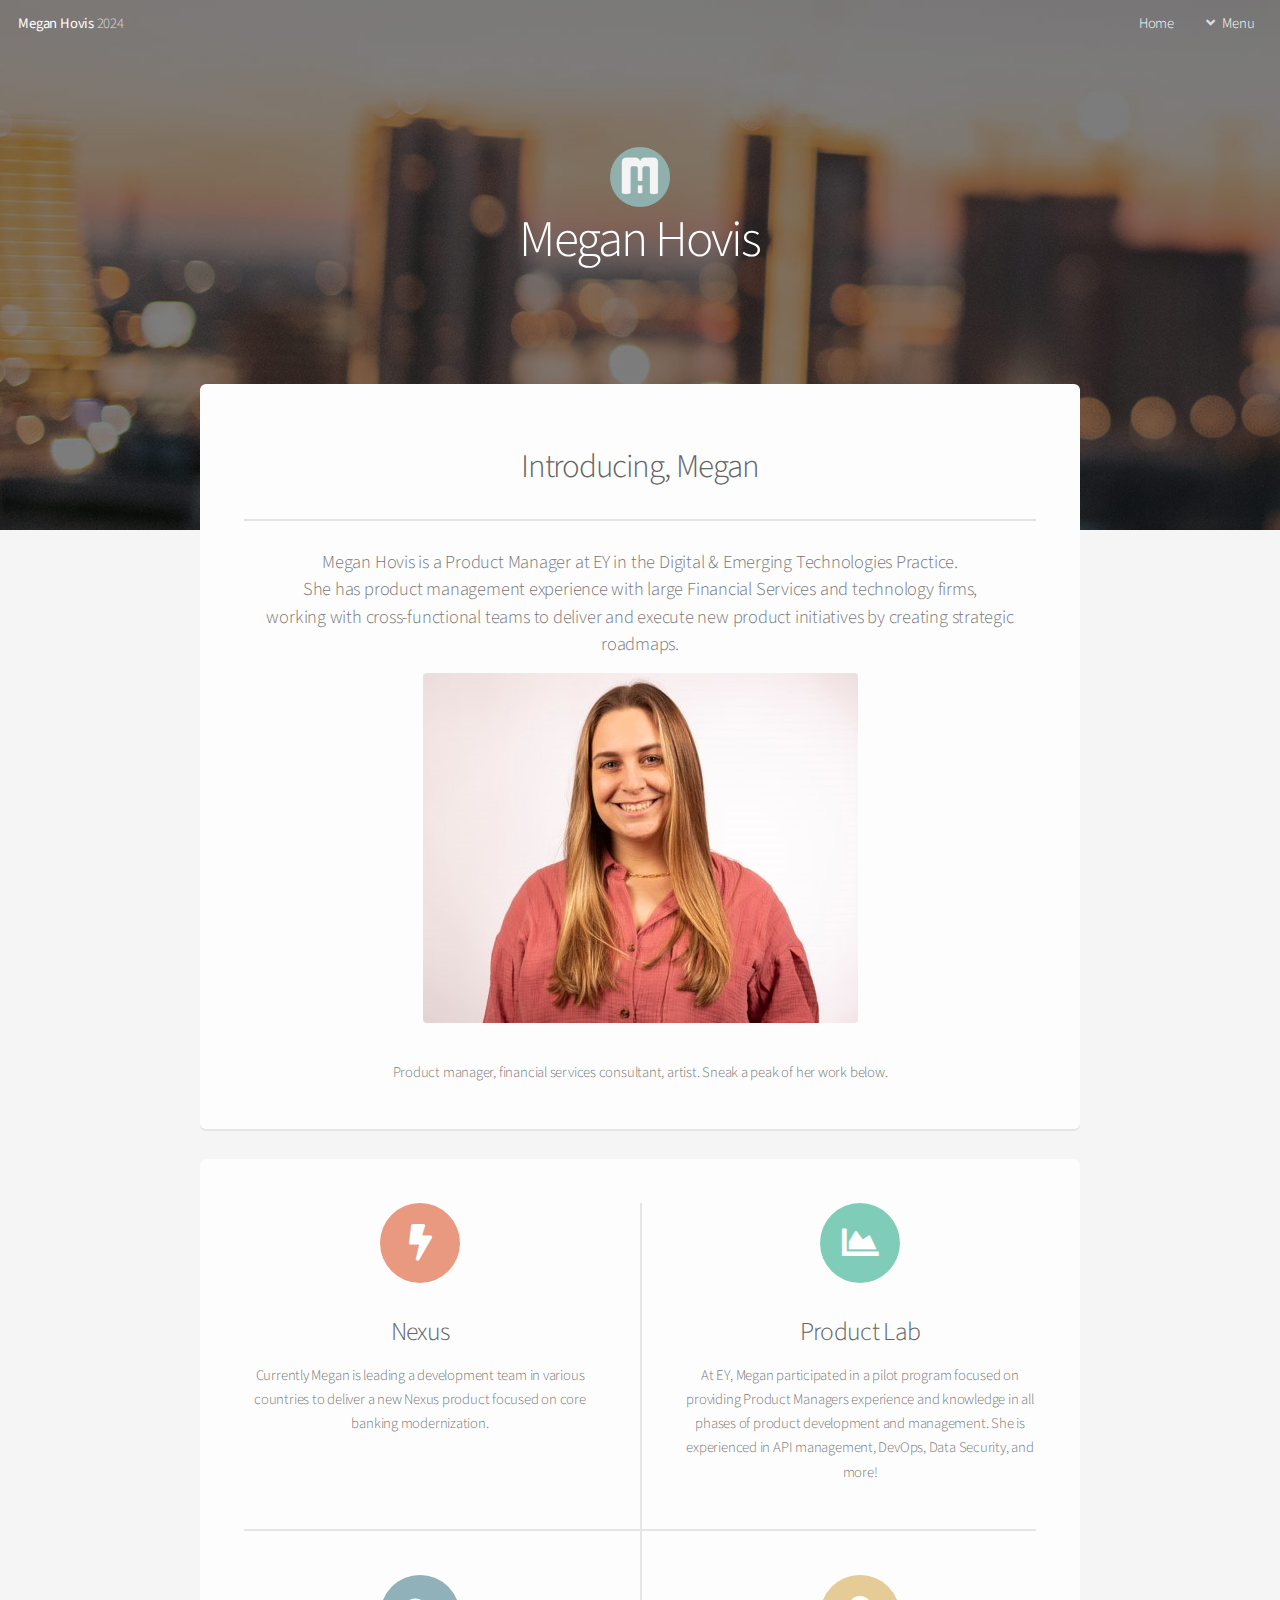
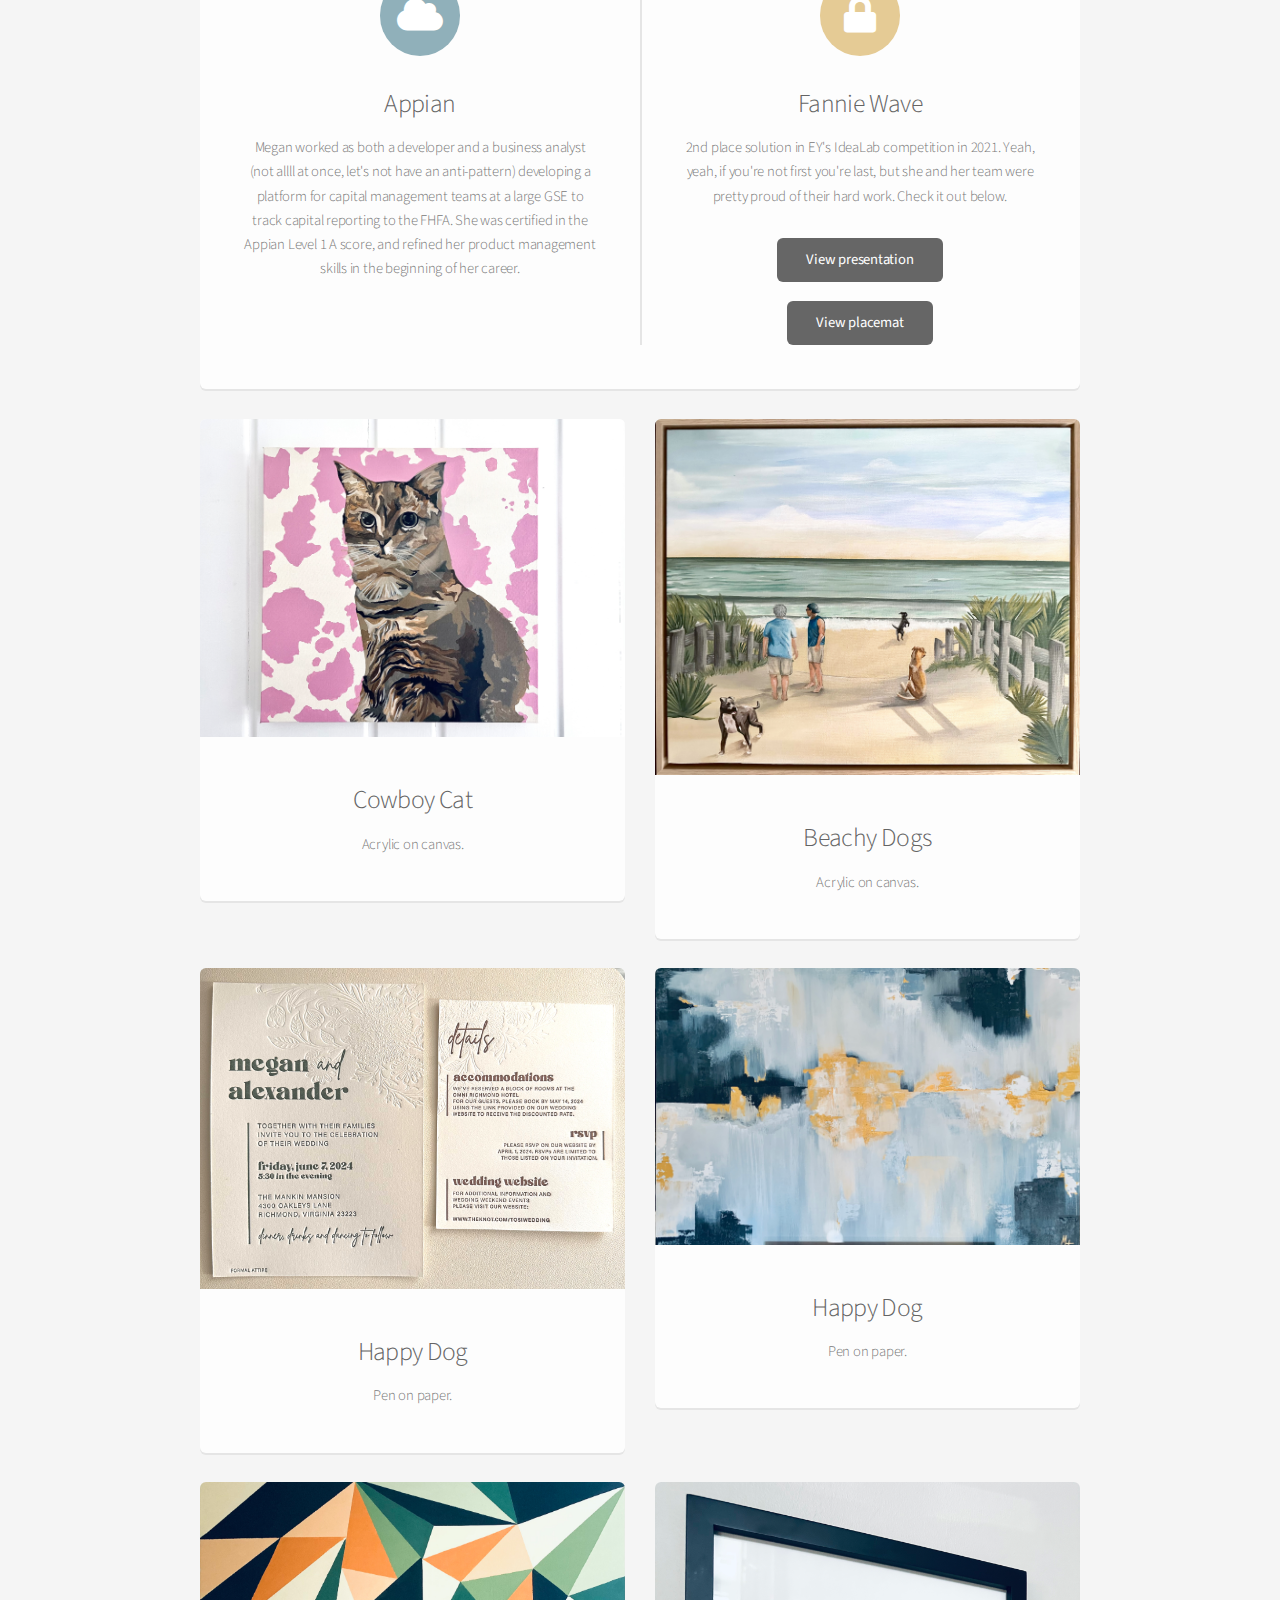
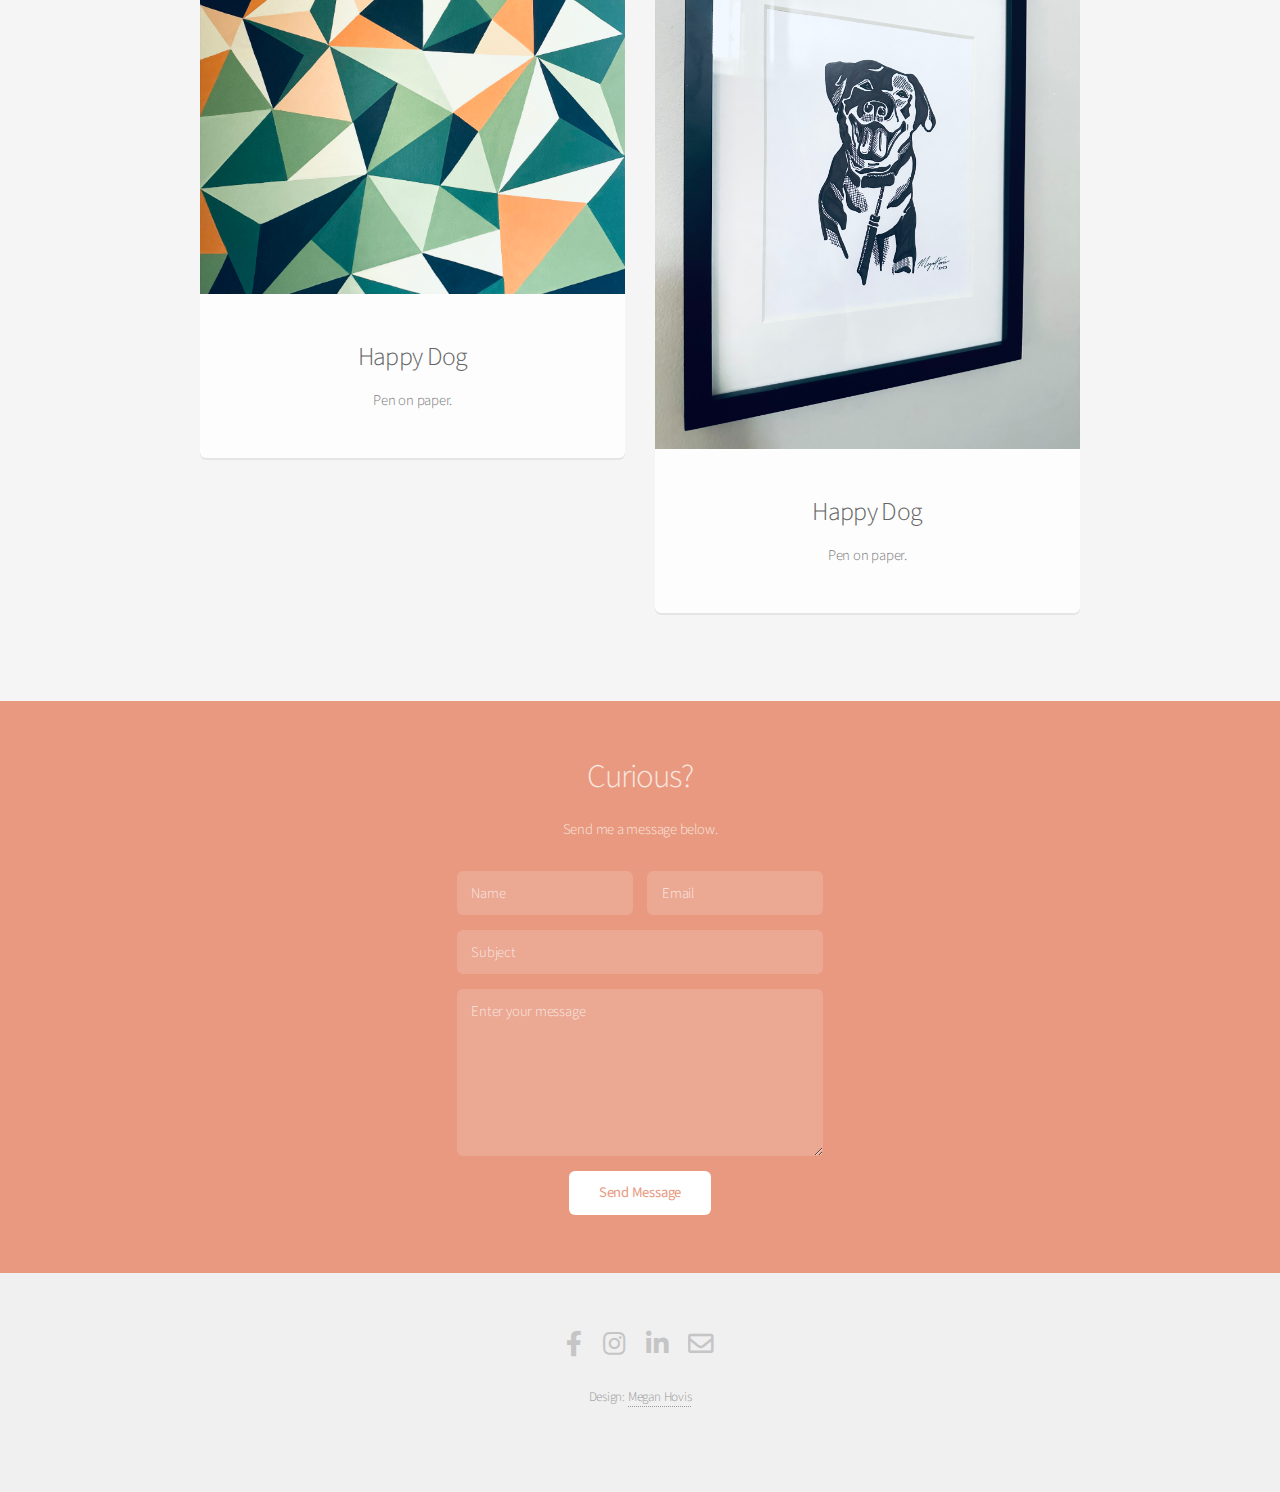
==== commit 9733fa52: "Update "Hi"" ====
--- a/index.html
+++ b/index.html
@@ -23,9 +23,9 @@
 							<li>
 								<a href="#" class="icon solid fa-angle-down">Menu</a>
 								<ul>
-									<li><a href="generic2.html">Art</a></li>
-									<li><a href="contact2.html">Contact</a></li>
-									<li><a href="elements2.html">About Me</a></li>
+									<li><a href="art.html">Art</a></li>
+									<li><a href="contact.html">Contact</a></li>
+									<li><a href="about.html">About Me</a></li>
 									<!--<li>
 										<a href="#">Submenu</a>
 										<ul>
@@ -45,13 +45,14 @@
 			<!-- Banner -->
 				<section id="banner">
 					<div class="content">
-						<div class="box new">
-							<h2>Megan Hovis</h2>
+						<!--<div class="box new"> -->
 							<div class="image">
 								<img src="images/MH Final Logo.png" width="60" padding-top="20px" padding-left="20px" alt="" />
 							</div>
-							<h3>Senior, Product Management</h3>
-						</div>
+							<h2>Megan Hovis</h2>
+							<!--<h3>Senior,</h3>
+							<h3>Product Management</h3>-->
+						<!--</div> -->
 					</div>
 				</section>
 
@@ -154,17 +155,27 @@
 
 			<!-- CTA -->
 				<section id="cta">
-
 					<h2>Curious?</h2>
 					<p>Send me a message below.</p>
 
 					<form>
 						<div class="row gtr-50 gtr-uniform">
-							<div class="col-8 col-12-mobilep">
-								<input type="email" name="email" id="email" placeholder="Email Address" />
-							</div>
-							<div class="col-4 col-12-mobilep">
-								<input type="submit" value="Send" class="fit" />
+							<div class="col-6 col-12-mobilep">
+								<input type="text" name="name" id="name" value="" placeholder="Name" />
+							</div>
+							<div class="col-6 col-12-mobilep">
+								<input type="email" name="email" id="email" value="" placeholder="Email" />
+							</div>
+							<div class="col-12">
+								<input type="text" name="subject" id="subject" value="" placeholder="Subject" />
+							</div>
+							<div class="col-12">
+								<textarea name="message" id="message" placeholder="Enter your message" rows="6"></textarea>
+							</div>
+							<div class="col-12">
+								<ul class="actions special">
+									<li><input type="submit" value="Send Message" /></li>
+								</ul>
 							</div>
 						</div>
 					</form>
--- a/assets/css/main2.css
+++ b/assets/css/main2.css
@@ -3185,7 +3185,7 @@
 		}
 
 		#banner h2, #banner h3, #banner h4, #banner h5, #banner h6 {
-			color: black;
+			color: white;
 		}
 
 		#banner h2 {
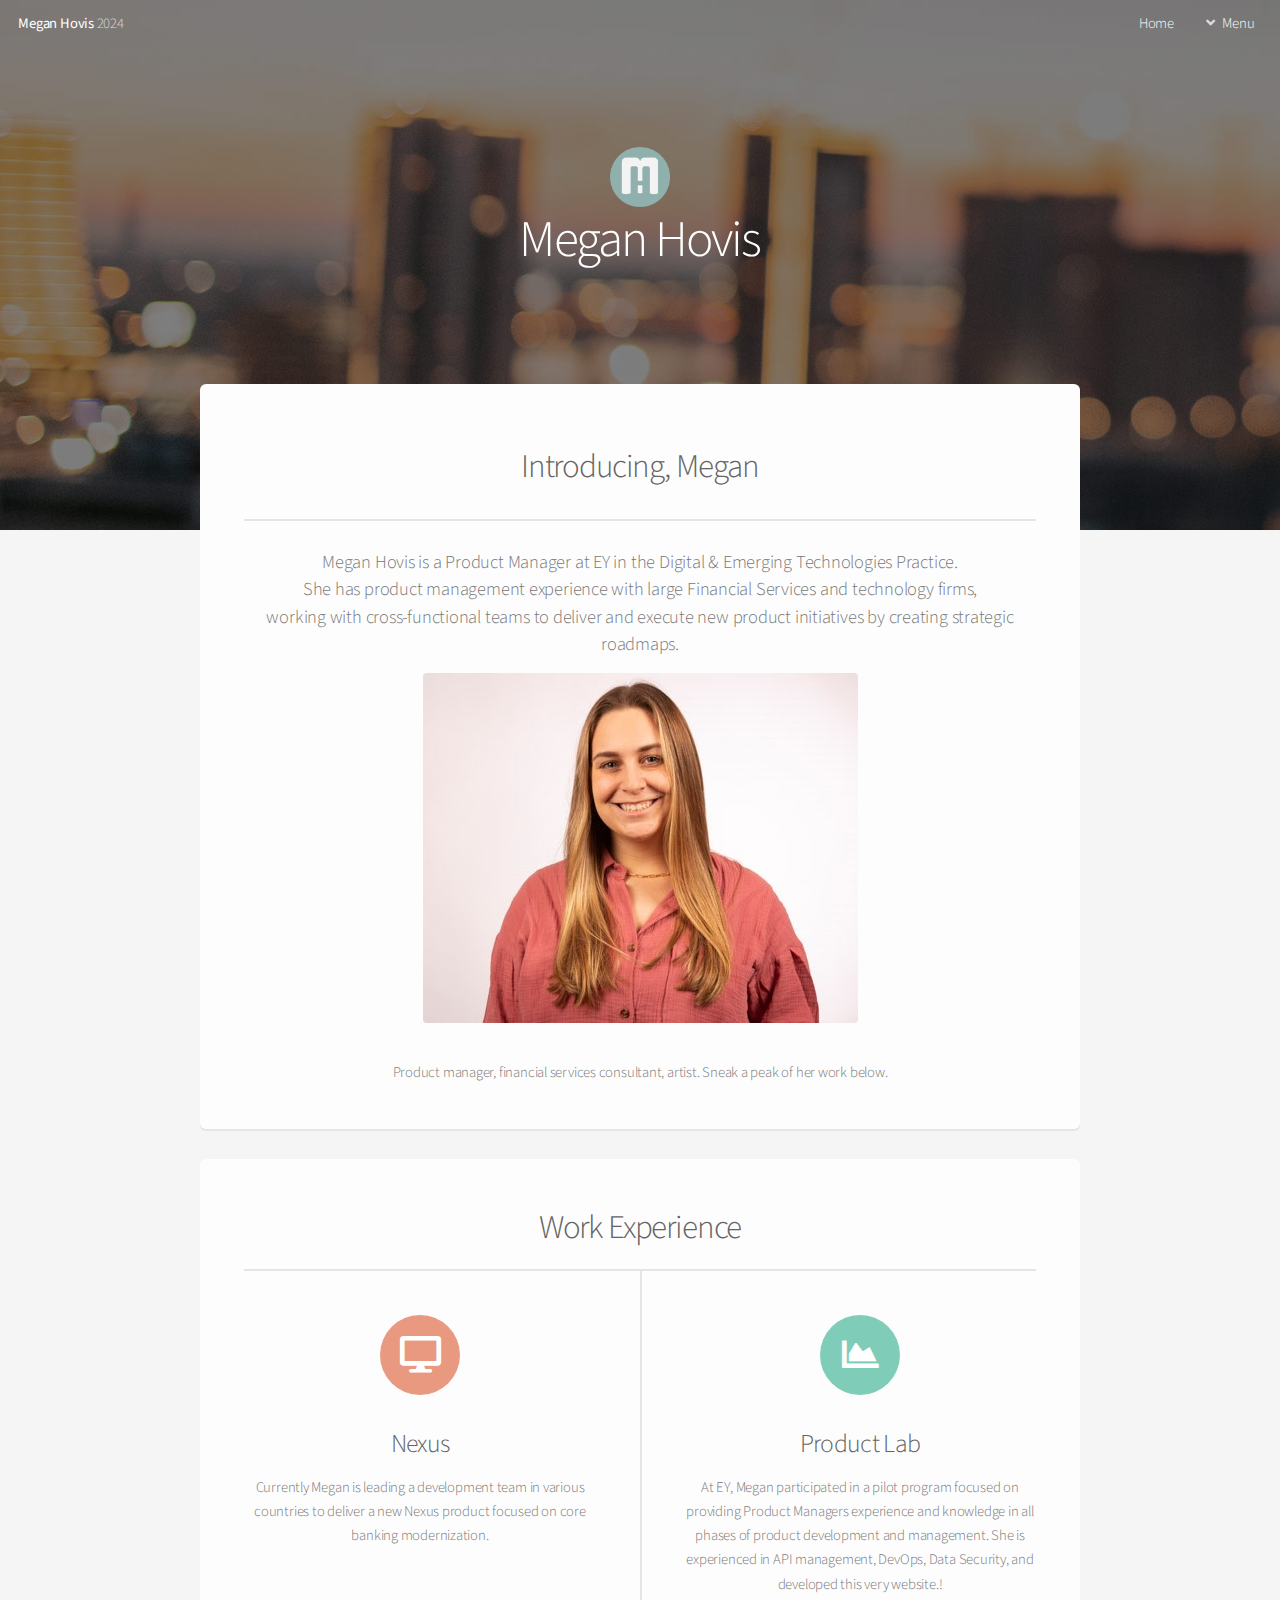
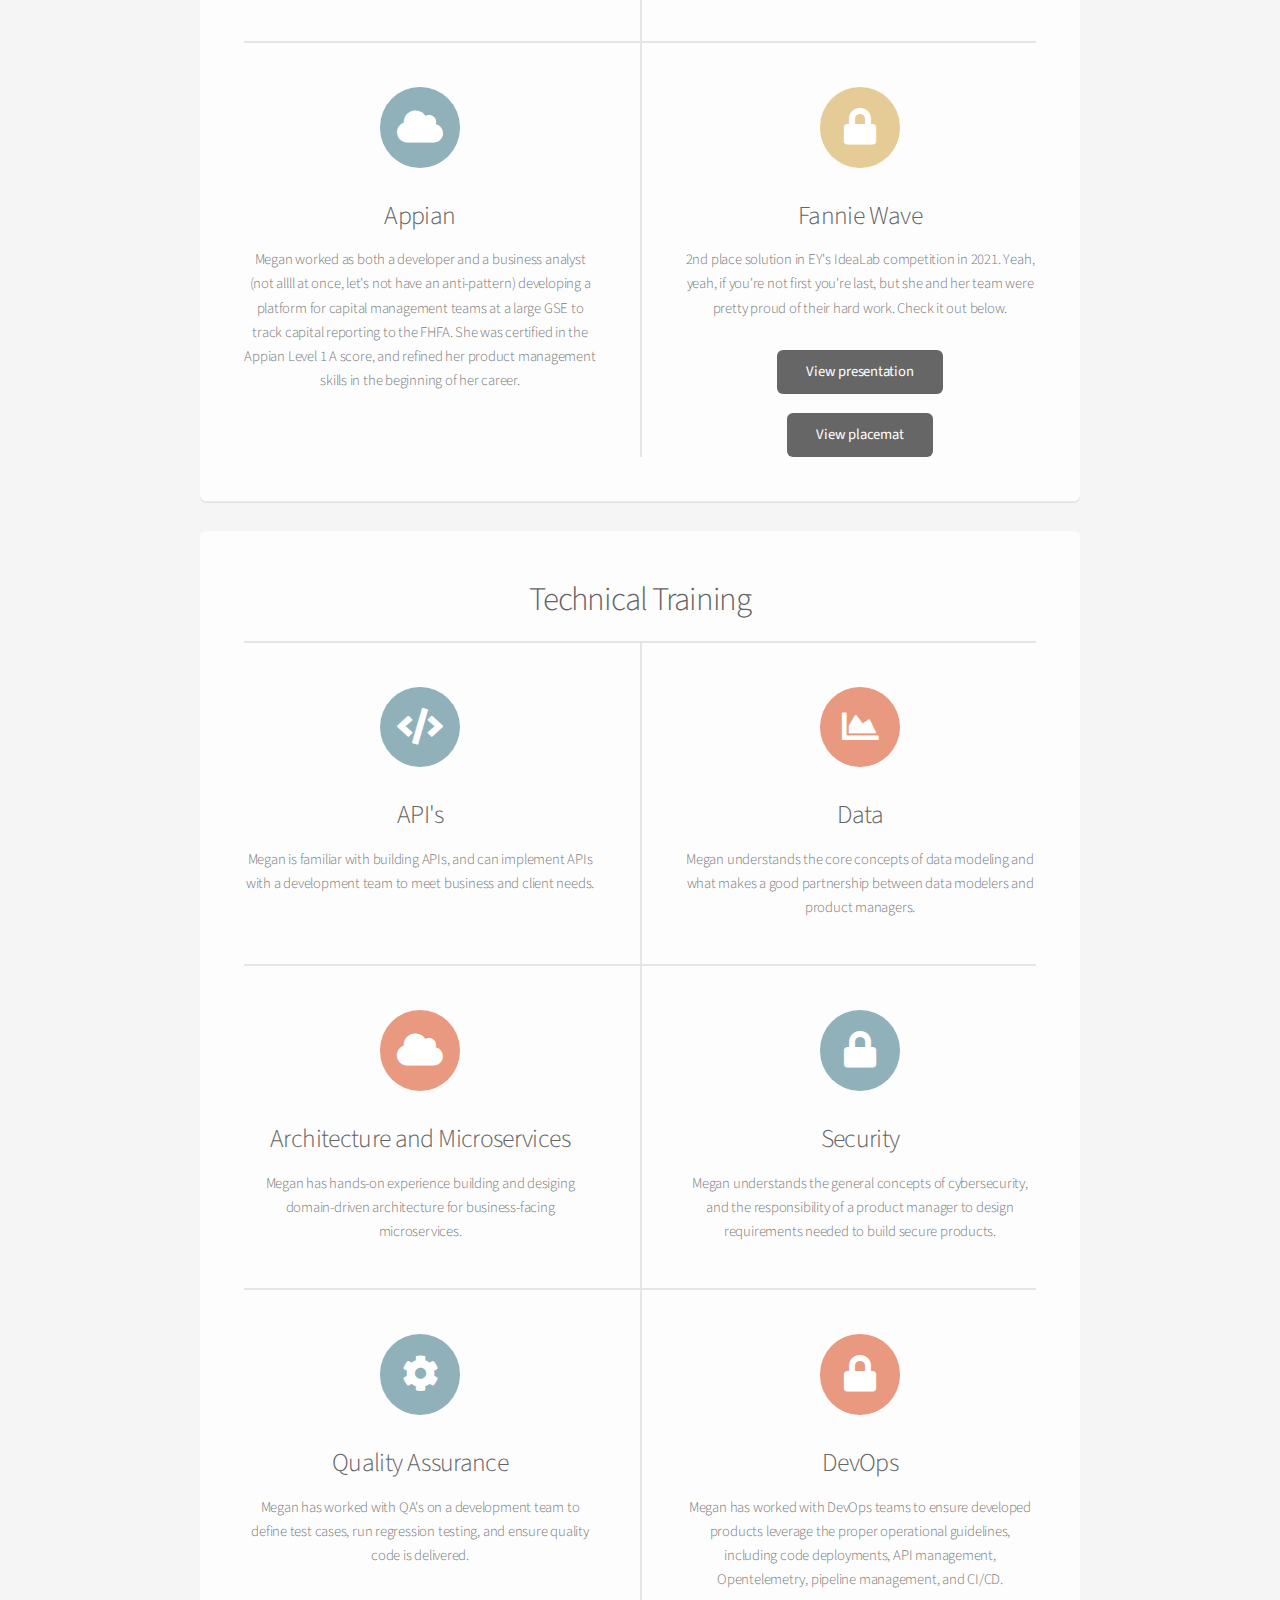
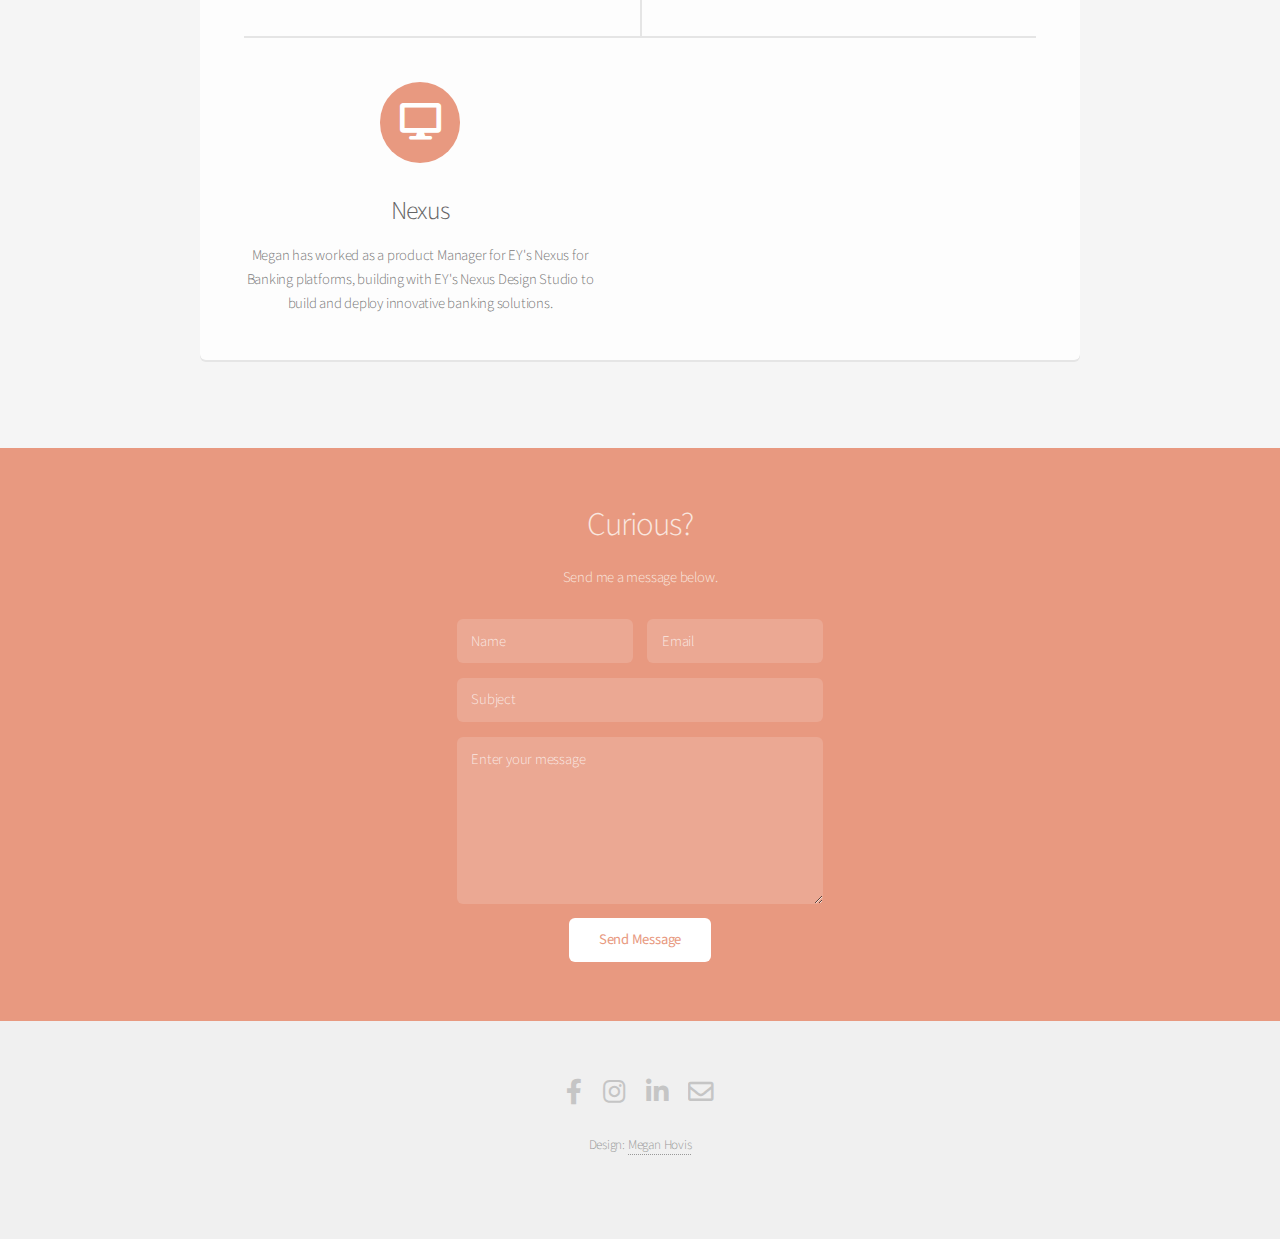
==== commit 20068617: "Final (hopefully) push" ====
--- a/index.html
+++ b/index.html
@@ -10,6 +10,7 @@
 		<meta charset="utf-8" />
 		<meta name="viewport" content="width=device-width, initial-scale=1, user-scalable=no" />
 		<link rel="stylesheet" href="assets/css/main2.css" />
+		<!--<link rel="stylesheet" href="assets/css/main.css" />- -->
 	</head>
 	<body class="landing is-preload">
 		<div id="page-wrapper">
@@ -71,16 +72,19 @@
 					</section>
 
 					<section class="box special features">
-						<div class="features-row">
-							<section>
-								<span class="icon solid major fa-bolt accent2"></span>
+						<section>
+							<h2>Work Experience</h2>
+						</section>
+						<div class="features-row">
+							<section>
+								<span class="icon solid major fa-desktop accent2"></span>
 								<h3>Nexus</h3>
 								<p>Currently Megan is leading a development team in various countries to deliver a new Nexus product focused on core banking modernization.</p>
 							</section>
 							<section>
 								<span class="icon solid major fa-chart-area accent3"></span>
 								<h3>Product Lab</h3>
-								<p>At EY, Megan participated in a pilot program focused on providing Product Managers experience and knowledge in all phases of product development and management. She is experienced in API management, DevOps, Data Security, and more!</p>
+								<p>At EY, Megan participated in a pilot program focused on providing Product Managers experience and knowledge in all phases of product development and management. She is experienced in API management, DevOps, Data Security, and developed this very website.!</p>
 							</section>
 						</div>
 						<div class="features-row">
@@ -102,54 +106,59 @@
 						</div>
 					</section>
 
-
-					<div class="row">
-						<div class="col-6 col-12-narrower">
-
-							<section class="box special">
-								<span class="image featured"><img src="images/Cat.jpg" alt="" /></span>
-								<h3>Cowboy Cat</h3>
-								<p>Acrylic on canvas.</p>
-							</section>
-						</div>
-						<div class="col-6 col-12-narrower">
-							<section class="box special">
-								<span class="image featured"><img src="images/Beach.JPG" alt="" /></span>
-								<h3>Beachy Dogs</h3>
-								<p>Acrylic on canvas.</p>
-							</section>
-						</div>
+					<section class="box special features">
+						<section>
+							<h2>Technical Training</h2>
+						</section>
 						
-						<div class="col-6 col-12-narrower">
-							<section class="box special">
-								<span class="image featured"><img src="images/Prints2.jpg" alt="" /></span>
-								<h3>Happy Dog</h3>
-								<p>Pen on paper.</p>
-							</section>
-						</div>
-						<div class="col-6 col-12-narrower">
-							<section class="box special">
-								<span class="image featured"><img src="images/Abstract.jpg" alt="" /></span>
-								<h3>Happy Dog</h3>
-								<p>Pen on paper.</p>
-							</section>
-						</div>
-						<div class="col-6 col-12-narrower">
-							<section class="box special">
-								<span class="image featured"><img src="images/Abstract2.jpg" alt="" /></span>
-								<h3>Happy Dog</h3>
-								<p>Pen on paper.</p>
-							</section>
-						</div>
-						<div class="col-6 col-12-narrower">
-							<section class="box special">
-								<span class="image featured"><img src="images/Dog.jpg" alt="" /></span>
-								<h3>Happy Dog</h3>
-								<p>Pen on paper.</p>
-							</section>
-						</div>
-						
-					</div>
+						<div class="features-row">
+							<section>
+								<span class="icon solid major fa-code accent4"></span>
+								<h3>API's</h3>
+								<p>Megan is familiar with building APIs, and can implement APIs with a development team to meet business and client needs.</p>
+							</section>
+							<section>
+								<span class="icon solid major fa-chart-area accent2"></span>
+								<h3>Data</h3>
+								<p>Megan understands the core concepts of data modeling and what makes a good partnership between data modelers and product managers.</p>
+							</section>
+						</div>
+						<div class="features-row">
+							<section>
+								<span class="icon solid major fa-cloud accent2"></span>
+								<h3>Architecture and Microservices</h3>
+								<p>Megan has hands-on experience building and desiging domain-driven architecture for business-facing microservices.</p>
+							</section>
+							<section>
+								<span class="icon solid major fa-light fa-lock accent4"></span>
+								<h3>Security</h3>
+								<p>Megan understands the general concepts of cybersecurity, and the responsibility of a product manager to design requirements needed to build secure products.</p>
+							</section>
+						</div>
+						<div class="features-row">
+							<section>
+								<span class="icon solid major fa-cog accent4"></span>
+								<h3>Quality Assurance</h3>
+								<p>Megan has worked with QA's on a development team to define test cases, run regression testing, and ensure quality code is delivered.</p>
+							</section>
+							<section>
+								<span class="icon solid major fa-lock accent2"></span>
+								<h3>DevOps</h3>
+								<p>Megan has worked with DevOps teams to ensure developed products leverage the proper operational guidelines, including code deployments, API management, Opentelemetry, pipeline management, and CI/CD.</p>
+							</section>
+						</div>
+						<div class="features-row">
+							<section>
+								<span class="icon solid major fa-desktop accent2"></span>
+								<h3>Nexus</h3>
+								<p>Megan has worked as a product Manager for EY's Nexus for Banking platforms, building with EY's Nexus Design Studio to build and deploy innovative banking solutions.</p>
+							</section>
+						</div>
+					</section>
+
+
+
+					
 
 				</section>
 
@@ -182,13 +191,15 @@
 
 				</section>
 
+				
+
 			<!-- Footer -->
 				<footer id="footer">
 					<ul class="icons">
-						<li><a href="https://www.instagram.com/meganhovis/" target="_blank" rel="noopener noreferrer" class="icon brands fa-facebook-f"><span class="label">Facebook</span></a></li>
+						<li><a href="https://www.facebook.com/megan.hovis" target="_blank" rel="noopener noreferrer" class="icon brands fa-facebook-f"><span class="label">Facebook</span></a></li>
 						<li><a href="https://www.instagram.com/meganhovis/" target="_blank" rel="noopener noreferrer" class="icon brands fa-instagram"><span class="label">Instagram</span></a></li>
-						<li><a href="https://www.instagram.com/meganhovis/" target="_blank" rel="noopener noreferrer" class="icon brands style2 fa-linkedin-in"><span class="label">LinkedIn</span></a></li>
-						<li><a href="https://www.instagram.com/meganhovis/" target="_blank" rel="noopener noreferrer" class="icon style2 fa-envelope"><span class="label">Email</span></a></li>
+						<li><a href="https://www.linkedin.com/in/meganhovis/" target="_blank" rel="noopener noreferrer" class="icon brands style2 fa-linkedin-in"><span class="label">LinkedIn</span></a></li>
+						<li><a href="mailto:meganhovis7@gmail.com" target="_blank" rel="noopener noreferrer" class="icon style2 fa-envelope"><span class="label">Email</span></a></li>
 					</ul>
 					<ul class="copyright">
 						<li>Design: <a href="http://html5up.net">Megan Hovis</a></li>
--- a/assets/css/main2.css
+++ b/assets/css/main2.css
@@ -10,6 +10,2755 @@
 /* Reset */
 
 /* Based on meyerweb.com/eric/tools/css/reset (v2.0 | 20110126 | License: public domain) */
+
+/* Gallery (transitions) */
+
+.gallery.onload-fade-in article .image img {
+	-moz-transition: opacity 0.75s ease-in-out;
+	-webkit-transition: opacity 0.75s ease-in-out;
+	-ms-transition: opacity 0.75s ease-in-out;
+	transition: opacity 0.75s ease-in-out;
+	-moz-transition-delay: 4.8s;
+	-webkit-transition-delay: 4.8s;
+	-ms-transition-delay: 4.8s;
+	transition-delay: 4.8s;
+}
+
+.gallery.onload-fade-in article:nth-child(1) .image img {
+	-moz-transition-delay: 0s;
+	-webkit-transition-delay: 0s;
+	-ms-transition-delay: 0s;
+	transition-delay: 0s;
+}
+
+.gallery.onload-fade-in article:nth-child(2) .image img {
+	-moz-transition-delay: 0.15s;
+	-webkit-transition-delay: 0.15s;
+	-ms-transition-delay: 0.15s;
+	transition-delay: 0.15s;
+}
+
+.gallery.onload-fade-in article:nth-child(3) .image img {
+	-moz-transition-delay: 0.3s;
+	-webkit-transition-delay: 0.3s;
+	-ms-transition-delay: 0.3s;
+	transition-delay: 0.3s;
+}
+
+.gallery.onload-fade-in article:nth-child(4) .image img {
+	-moz-transition-delay: 0.45s;
+	-webkit-transition-delay: 0.45s;
+	-ms-transition-delay: 0.45s;
+	transition-delay: 0.45s;
+}
+
+.gallery.onload-fade-in article:nth-child(5) .image img {
+	-moz-transition-delay: 0.6s;
+	-webkit-transition-delay: 0.6s;
+	-ms-transition-delay: 0.6s;
+	transition-delay: 0.6s;
+}
+
+.gallery.onload-fade-in article:nth-child(6) .image img {
+	-moz-transition-delay: 0.75s;
+	-webkit-transition-delay: 0.75s;
+	-ms-transition-delay: 0.75s;
+	transition-delay: 0.75s;
+}
+
+.gallery.onload-fade-in article:nth-child(7) .image img {
+	-moz-transition-delay: 0.9s;
+	-webkit-transition-delay: 0.9s;
+	-ms-transition-delay: 0.9s;
+	transition-delay: 0.9s;
+}
+
+.gallery.onload-fade-in article:nth-child(8) .image img {
+	-moz-transition-delay: 1.05s;
+	-webkit-transition-delay: 1.05s;
+	-ms-transition-delay: 1.05s;
+	transition-delay: 1.05s;
+}
+
+.gallery.onload-fade-in article:nth-child(9) .image img {
+	-moz-transition-delay: 1.2s;
+	-webkit-transition-delay: 1.2s;
+	-ms-transition-delay: 1.2s;
+	transition-delay: 1.2s;
+}
+
+.gallery.onload-fade-in article:nth-child(10) .image img {
+	-moz-transition-delay: 1.35s;
+	-webkit-transition-delay: 1.35s;
+	-ms-transition-delay: 1.35s;
+	transition-delay: 1.35s;
+}
+
+.gallery.onload-fade-in article:nth-child(11) .image img {
+	-moz-transition-delay: 1.5s;
+	-webkit-transition-delay: 1.5s;
+	-ms-transition-delay: 1.5s;
+	transition-delay: 1.5s;
+}
+
+.gallery.onload-fade-in article:nth-child(12) .image img {
+	-moz-transition-delay: 1.65s;
+	-webkit-transition-delay: 1.65s;
+	-ms-transition-delay: 1.65s;
+	transition-delay: 1.65s;
+}
+
+.gallery.onload-fade-in article:nth-child(13) .image img {
+	-moz-transition-delay: 1.8s;
+	-webkit-transition-delay: 1.8s;
+	-ms-transition-delay: 1.8s;
+	transition-delay: 1.8s;
+}
+
+.gallery.onload-fade-in article:nth-child(14) .image img {
+	-moz-transition-delay: 1.95s;
+	-webkit-transition-delay: 1.95s;
+	-ms-transition-delay: 1.95s;
+	transition-delay: 1.95s;
+}
+
+.gallery.onload-fade-in article:nth-child(15) .image img {
+	-moz-transition-delay: 2.1s;
+	-webkit-transition-delay: 2.1s;
+	-ms-transition-delay: 2.1s;
+	transition-delay: 2.1s;
+}
+
+.gallery.onload-fade-in article:nth-child(16) .image img {
+	-moz-transition-delay: 2.25s;
+	-webkit-transition-delay: 2.25s;
+	-ms-transition-delay: 2.25s;
+	transition-delay: 2.25s;
+}
+
+.gallery.onload-fade-in article:nth-child(17) .image img {
+	-moz-transition-delay: 2.4s;
+	-webkit-transition-delay: 2.4s;
+	-ms-transition-delay: 2.4s;
+	transition-delay: 2.4s;
+}
+
+.gallery.onload-fade-in article:nth-child(18) .image img {
+	-moz-transition-delay: 2.55s;
+	-webkit-transition-delay: 2.55s;
+	-ms-transition-delay: 2.55s;
+	transition-delay: 2.55s;
+}
+
+.gallery.onload-fade-in article:nth-child(19) .image img {
+	-moz-transition-delay: 2.7s;
+	-webkit-transition-delay: 2.7s;
+	-ms-transition-delay: 2.7s;
+	transition-delay: 2.7s;
+}
+
+.gallery.onload-fade-in article:nth-child(20) .image img {
+	-moz-transition-delay: 2.85s;
+	-webkit-transition-delay: 2.85s;
+	-ms-transition-delay: 2.85s;
+	transition-delay: 2.85s;
+}
+
+.gallery.onload-fade-in article:nth-child(21) .image img {
+	-moz-transition-delay: 3s;
+	-webkit-transition-delay: 3s;
+	-ms-transition-delay: 3s;
+	transition-delay: 3s;
+}
+
+.gallery.onload-fade-in article:nth-child(22) .image img {
+	-moz-transition-delay: 3.15s;
+	-webkit-transition-delay: 3.15s;
+	-ms-transition-delay: 3.15s;
+	transition-delay: 3.15s;
+}
+
+.gallery.onload-fade-in article:nth-child(23) .image img {
+	-moz-transition-delay: 3.3s;
+	-webkit-transition-delay: 3.3s;
+	-ms-transition-delay: 3.3s;
+	transition-delay: 3.3s;
+}
+
+.gallery.onload-fade-in article:nth-child(24) .image img {
+	-moz-transition-delay: 3.45s;
+	-webkit-transition-delay: 3.45s;
+	-ms-transition-delay: 3.45s;
+	transition-delay: 3.45s;
+}
+
+.gallery.onload-fade-in article:nth-child(25) .image img {
+	-moz-transition-delay: 3.6s;
+	-webkit-transition-delay: 3.6s;
+	-ms-transition-delay: 3.6s;
+	transition-delay: 3.6s;
+}
+
+.gallery.onload-fade-in article:nth-child(26) .image img {
+	-moz-transition-delay: 3.75s;
+	-webkit-transition-delay: 3.75s;
+	-ms-transition-delay: 3.75s;
+	transition-delay: 3.75s;
+}
+
+.gallery.onload-fade-in article:nth-child(27) .image img {
+	-moz-transition-delay: 3.9s;
+	-webkit-transition-delay: 3.9s;
+	-ms-transition-delay: 3.9s;
+	transition-delay: 3.9s;
+}
+
+.gallery.onload-fade-in article:nth-child(28) .image img {
+	-moz-transition-delay: 4.05s;
+	-webkit-transition-delay: 4.05s;
+	-ms-transition-delay: 4.05s;
+	transition-delay: 4.05s;
+}
+
+.gallery.onload-fade-in article:nth-child(29) .image img {
+	-moz-transition-delay: 4.2s;
+	-webkit-transition-delay: 4.2s;
+	-ms-transition-delay: 4.2s;
+	transition-delay: 4.2s;
+}
+
+.gallery.onload-fade-in article:nth-child(30) .image img {
+	-moz-transition-delay: 4.35s;
+	-webkit-transition-delay: 4.35s;
+	-ms-transition-delay: 4.35s;
+	transition-delay: 4.35s;
+}
+
+.gallery.onload-fade-in article:nth-child(31) .image img {
+	-moz-transition-delay: 4.5s;
+	-webkit-transition-delay: 4.5s;
+	-ms-transition-delay: 4.5s;
+	transition-delay: 4.5s;
+}
+
+.gallery.onload-fade-in article:nth-child(32) .image img {
+	-moz-transition-delay: 4.65s;
+	-webkit-transition-delay: 4.65s;
+	-ms-transition-delay: 4.65s;
+	transition-delay: 4.65s;
+}
+
+.gallery.onload-fade-in article:nth-child(33) .image img {
+	-moz-transition-delay: 4.8s;
+	-webkit-transition-delay: 4.8s;
+	-ms-transition-delay: 4.8s;
+	transition-delay: 4.8s;
+}
+
+body.is-preload .gallery.onload-fade-in article .image img {
+	opacity: 0;
+}
+
+.gallery.onscroll-fade-in article .image img {
+	-moz-transition: opacity 0.75s ease-in-out;
+	-webkit-transition: opacity 0.75s ease-in-out;
+	-ms-transition: opacity 0.75s ease-in-out;
+	transition: opacity 0.75s ease-in-out;
+	-moz-transition-delay: 4.8s;
+	-webkit-transition-delay: 4.8s;
+	-ms-transition-delay: 4.8s;
+	transition-delay: 4.8s;
+}
+
+.gallery.onscroll-fade-in article:nth-child(1) .image img {
+	-moz-transition-delay: 0s;
+	-webkit-transition-delay: 0s;
+	-ms-transition-delay: 0s;
+	transition-delay: 0s;
+}
+
+.gallery.onscroll-fade-in article:nth-child(2) .image img {
+	-moz-transition-delay: 0.15s;
+	-webkit-transition-delay: 0.15s;
+	-ms-transition-delay: 0.15s;
+	transition-delay: 0.15s;
+}
+
+.gallery.onscroll-fade-in article:nth-child(3) .image img {
+	-moz-transition-delay: 0.3s;
+	-webkit-transition-delay: 0.3s;
+	-ms-transition-delay: 0.3s;
+	transition-delay: 0.3s;
+}
+
+.gallery.onscroll-fade-in article:nth-child(4) .image img {
+	-moz-transition-delay: 0.45s;
+	-webkit-transition-delay: 0.45s;
+	-ms-transition-delay: 0.45s;
+	transition-delay: 0.45s;
+}
+
+.gallery.onscroll-fade-in article:nth-child(5) .image img {
+	-moz-transition-delay: 0.6s;
+	-webkit-transition-delay: 0.6s;
+	-ms-transition-delay: 0.6s;
+	transition-delay: 0.6s;
+}
+
+.gallery.onscroll-fade-in article:nth-child(6) .image img {
+	-moz-transition-delay: 0.75s;
+	-webkit-transition-delay: 0.75s;
+	-ms-transition-delay: 0.75s;
+	transition-delay: 0.75s;
+}
+
+.gallery.onscroll-fade-in article:nth-child(7) .image img {
+	-moz-transition-delay: 0.9s;
+	-webkit-transition-delay: 0.9s;
+	-ms-transition-delay: 0.9s;
+	transition-delay: 0.9s;
+}
+
+.gallery.onscroll-fade-in article:nth-child(8) .image img {
+	-moz-transition-delay: 1.05s;
+	-webkit-transition-delay: 1.05s;
+	-ms-transition-delay: 1.05s;
+	transition-delay: 1.05s;
+}
+
+.gallery.onscroll-fade-in article:nth-child(9) .image img {
+	-moz-transition-delay: 1.2s;
+	-webkit-transition-delay: 1.2s;
+	-ms-transition-delay: 1.2s;
+	transition-delay: 1.2s;
+}
+
+.gallery.onscroll-fade-in article:nth-child(10) .image img {
+	-moz-transition-delay: 1.35s;
+	-webkit-transition-delay: 1.35s;
+	-ms-transition-delay: 1.35s;
+	transition-delay: 1.35s;
+}
+
+.gallery.onscroll-fade-in article:nth-child(11) .image img {
+	-moz-transition-delay: 1.5s;
+	-webkit-transition-delay: 1.5s;
+	-ms-transition-delay: 1.5s;
+	transition-delay: 1.5s;
+}
+
+.gallery.onscroll-fade-in article:nth-child(12) .image img {
+	-moz-transition-delay: 1.65s;
+	-webkit-transition-delay: 1.65s;
+	-ms-transition-delay: 1.65s;
+	transition-delay: 1.65s;
+}
+
+.gallery.onscroll-fade-in article:nth-child(13) .image img {
+	-moz-transition-delay: 1.8s;
+	-webkit-transition-delay: 1.8s;
+	-ms-transition-delay: 1.8s;
+	transition-delay: 1.8s;
+}
+
+.gallery.onscroll-fade-in article:nth-child(14) .image img {
+	-moz-transition-delay: 1.95s;
+	-webkit-transition-delay: 1.95s;
+	-ms-transition-delay: 1.95s;
+	transition-delay: 1.95s;
+}
+
+.gallery.onscroll-fade-in article:nth-child(15) .image img {
+	-moz-transition-delay: 2.1s;
+	-webkit-transition-delay: 2.1s;
+	-ms-transition-delay: 2.1s;
+	transition-delay: 2.1s;
+}
+
+.gallery.onscroll-fade-in article:nth-child(16) .image img {
+	-moz-transition-delay: 2.25s;
+	-webkit-transition-delay: 2.25s;
+	-ms-transition-delay: 2.25s;
+	transition-delay: 2.25s;
+}
+
+.gallery.onscroll-fade-in article:nth-child(17) .image img {
+	-moz-transition-delay: 2.4s;
+	-webkit-transition-delay: 2.4s;
+	-ms-transition-delay: 2.4s;
+	transition-delay: 2.4s;
+}
+
+.gallery.onscroll-fade-in article:nth-child(18) .image img {
+	-moz-transition-delay: 2.55s;
+	-webkit-transition-delay: 2.55s;
+	-ms-transition-delay: 2.55s;
+	transition-delay: 2.55s;
+}
+
+.gallery.onscroll-fade-in article:nth-child(19) .image img {
+	-moz-transition-delay: 2.7s;
+	-webkit-transition-delay: 2.7s;
+	-ms-transition-delay: 2.7s;
+	transition-delay: 2.7s;
+}
+
+.gallery.onscroll-fade-in article:nth-child(20) .image img {
+	-moz-transition-delay: 2.85s;
+	-webkit-transition-delay: 2.85s;
+	-ms-transition-delay: 2.85s;
+	transition-delay: 2.85s;
+}
+
+.gallery.onscroll-fade-in article:nth-child(21) .image img {
+	-moz-transition-delay: 3s;
+	-webkit-transition-delay: 3s;
+	-ms-transition-delay: 3s;
+	transition-delay: 3s;
+}
+
+.gallery.onscroll-fade-in article:nth-child(22) .image img {
+	-moz-transition-delay: 3.15s;
+	-webkit-transition-delay: 3.15s;
+	-ms-transition-delay: 3.15s;
+	transition-delay: 3.15s;
+}
+
+.gallery.onscroll-fade-in article:nth-child(23) .image img {
+	-moz-transition-delay: 3.3s;
+	-webkit-transition-delay: 3.3s;
+	-ms-transition-delay: 3.3s;
+	transition-delay: 3.3s;
+}
+
+.gallery.onscroll-fade-in article:nth-child(24) .image img {
+	-moz-transition-delay: 3.45s;
+	-webkit-transition-delay: 3.45s;
+	-ms-transition-delay: 3.45s;
+	transition-delay: 3.45s;
+}
+
+.gallery.onscroll-fade-in article:nth-child(25) .image img {
+	-moz-transition-delay: 3.6s;
+	-webkit-transition-delay: 3.6s;
+	-ms-transition-delay: 3.6s;
+	transition-delay: 3.6s;
+}
+
+.gallery.onscroll-fade-in article:nth-child(26) .image img {
+	-moz-transition-delay: 3.75s;
+	-webkit-transition-delay: 3.75s;
+	-ms-transition-delay: 3.75s;
+	transition-delay: 3.75s;
+}
+
+.gallery.onscroll-fade-in article:nth-child(27) .image img {
+	-moz-transition-delay: 3.9s;
+	-webkit-transition-delay: 3.9s;
+	-ms-transition-delay: 3.9s;
+	transition-delay: 3.9s;
+}
+
+.gallery.onscroll-fade-in article:nth-child(28) .image img {
+	-moz-transition-delay: 4.05s;
+	-webkit-transition-delay: 4.05s;
+	-ms-transition-delay: 4.05s;
+	transition-delay: 4.05s;
+}
+
+.gallery.onscroll-fade-in article:nth-child(29) .image img {
+	-moz-transition-delay: 4.2s;
+	-webkit-transition-delay: 4.2s;
+	-ms-transition-delay: 4.2s;
+	transition-delay: 4.2s;
+}
+
+.gallery.onscroll-fade-in article:nth-child(30) .image img {
+	-moz-transition-delay: 4.35s;
+	-webkit-transition-delay: 4.35s;
+	-ms-transition-delay: 4.35s;
+	transition-delay: 4.35s;
+}
+
+.gallery.onscroll-fade-in article:nth-child(31) .image img {
+	-moz-transition-delay: 4.5s;
+	-webkit-transition-delay: 4.5s;
+	-ms-transition-delay: 4.5s;
+	transition-delay: 4.5s;
+}
+
+.gallery.onscroll-fade-in article:nth-child(32) .image img {
+	-moz-transition-delay: 4.65s;
+	-webkit-transition-delay: 4.65s;
+	-ms-transition-delay: 4.65s;
+	transition-delay: 4.65s;
+}
+
+.gallery.onscroll-fade-in article:nth-child(33) .image img {
+	-moz-transition-delay: 4.8s;
+	-webkit-transition-delay: 4.8s;
+	-ms-transition-delay: 4.8s;
+	transition-delay: 4.8s;
+}
+
+.gallery.onscroll-fade-in.is-inactive article .image img {
+	opacity: 0;
+}
+
+/* Gallery (style1) */
+
+.gallery.style1 {
+	background-color: #000000;
+	color: #ffffff;
+	-moz-align-items: center;
+	-webkit-align-items: center;
+	-ms-align-items: center;
+	align-items: center;
+	display: -moz-flex;
+	display: -webkit-flex;
+	display: -ms-flex;
+	display: flex;
+	-moz-flex-wrap: wrap;
+	-webkit-flex-wrap: wrap;
+	-ms-flex-wrap: wrap;
+	flex-wrap: wrap;
+	-moz-justify-content: center;
+	-webkit-justify-content: center;
+	-ms-justify-content: center;
+	justify-content: center;
+	position: relative;
+	width: 100%;
+	background-color: transparent;
+}
+
+	.gallery.style1 input, .gallery.style1 select, .gallery.style1 textarea {
+		color: #ffffff;
+	}
+
+	.gallery.style1 a {
+		color: #ffffff;
+	}
+
+		.gallery.style1 a:hover {
+			color: #47D3E5;
+		}
+
+	.gallery.style1 strong, .gallery.style1 b {
+		color: #ffffff;
+	}
+
+	.gallery.style1 h1, .gallery.style1 h2, .gallery.style1 h3, .gallery.style1 h4, .gallery.style1 h5, .gallery.style1 h6 {
+		color: #ffffff;
+	}
+
+	.gallery.style1 blockquote {
+		border-left-color: white;
+	}
+
+	.gallery.style1 code {
+		background: rgba(255, 255, 255, 0.125);
+		border-color: white;
+	}
+
+	.gallery.style1 hr {
+		border-bottom-color: white;
+	}
+
+	.gallery.style1 input[type="submit"],
+	.gallery.style1 input[type="reset"],
+	.gallery.style1 input[type="button"],
+	.gallery.style1 button,
+	.gallery.style1 .button {
+		background-color: transparent;
+		box-shadow: inset 0 0 0 1px white;
+		color: #ffffff !important;
+	}
+
+		.gallery.style1 input[type="submit"]:hover,
+		.gallery.style1 input[type="reset"]:hover,
+		.gallery.style1 input[type="button"]:hover,
+		.gallery.style1 button:hover,
+		.gallery.style1 .button:hover {
+			box-shadow: inset 0 0 0 1px #47D3E5;
+			color: #47D3E5 !important;
+		}
+
+		.gallery.style1 input[type="submit"]:active,
+		.gallery.style1 input[type="reset"]:active,
+		.gallery.style1 input[type="button"]:active,
+		.gallery.style1 button:active,
+		.gallery.style1 .button:active {
+			background-color: rgba(71, 211, 229, 0.2);
+			box-shadow: inset 0 0 0 1px #47D3E5;
+			color: #47D3E5 !important;
+		}
+
+		.gallery.style1 input[type="submit"].primary,
+		.gallery.style1 input[type="reset"].primary,
+		.gallery.style1 input[type="button"].primary,
+		.gallery.style1 button.primary,
+		.gallery.style1 .button.primary {
+			background-color: #ffffff;
+			box-shadow: none;
+			color: #000000 !important;
+		}
+
+			.gallery.style1 input[type="submit"].primary:hover,
+			.gallery.style1 input[type="reset"].primary:hover,
+			.gallery.style1 input[type="button"].primary:hover,
+			.gallery.style1 button.primary:hover,
+			.gallery.style1 .button.primary:hover {
+				background-color: #47D3E5;
+			}
+
+			.gallery.style1 input[type="submit"].primary:active,
+			.gallery.style1 input[type="reset"].primary:active,
+			.gallery.style1 input[type="button"].primary:active,
+			.gallery.style1 button.primary:active,
+			.gallery.style1 .button.primary:active {
+				background-color: #1ebdd1;
+			}
+
+	.gallery.style1 > .forward, .gallery.style1 > .backward {
+		display: none;
+	}
+
+	.gallery.style1 > .inner {
+		-moz-align-items: inherit;
+		-webkit-align-items: inherit;
+		-ms-align-items: inherit;
+		align-items: inherit;
+		display: inherit;
+		-moz-flex-wrap: inherit;
+		-webkit-flex-wrap: inherit;
+		-ms-flex-wrap: inherit;
+		flex-wrap: inherit;
+		-moz-justify-content: inherit;
+		-webkit-justify-content: inherit;
+		-ms-justify-content: inherit;
+		justify-content: inherit;
+	}
+
+	.gallery.style1 article {
+		overflow: hidden;
+		position: relative;
+		width: 25%;
+	}
+
+		.gallery.style1 article .image {
+			-moz-transition: opacity 0.2s ease-in-out;
+			-webkit-transition: opacity 0.2s ease-in-out;
+			-ms-transition: opacity 0.2s ease-in-out;
+			transition: opacity 0.2s ease-in-out;
+			display: block;
+			width: 100%;
+			border-radius: 0;
+		}
+
+			.gallery.style1 article .image img {
+				display: block;
+				width: 100%;
+				border-radius: 0;
+			}
+
+		.gallery.style1 article .caption {
+			-moz-align-items: center;
+			-webkit-align-items: center;
+			-ms-align-items: center;
+			align-items: center;
+			display: -moz-flex;
+			display: -webkit-flex;
+			display: -ms-flex;
+			display: flex;
+			-moz-flex-direction: column;
+			-webkit-flex-direction: column;
+			-ms-flex-direction: column;
+			flex-direction: column;
+			-moz-justify-content: center;
+			-webkit-justify-content: center;
+			-ms-justify-content: center;
+			justify-content: center;
+			pointer-events: none;
+			-moz-transition: opacity 0.2s ease-in-out;
+			-webkit-transition: opacity 0.2s ease-in-out;
+			-ms-transition: opacity 0.2s ease-in-out;
+			transition: opacity 0.2s ease-in-out;
+			position: absolute;
+			top: 0;
+			left: 0;
+			width: 100%;
+			height: 100%;
+			background-color: rgba(0, 0, 0, 0.5);
+			opacity: 0;
+			padding: 2rem;
+			z-index: 1;
+			font-size: 0.8rem;
+		}
+
+			.gallery.style1 article .caption a {
+				pointer-events: auto;
+			}
+
+			.gallery.style1 article .caption h2, .gallery.style1 article .caption h3, .gallery.style1 article .caption h4, .gallery.style1 article .caption h5, .gallery.style1 article .caption h6 {
+				font-size: 1.25rem;
+				margin-bottom: 0.25rem;
+			}
+
+			.gallery.style1 article .caption > * {
+				max-width: 100%;
+				margin-bottom: 1rem;
+			}
+
+			.gallery.style1 article .caption > :last-child {
+				margin-bottom: 0;
+			}
+
+		.gallery.style1 article:hover .caption {
+			opacity: 1;
+		}
+
+	@media screen and (max-width: 1280px) {
+
+		.gallery.style1 article {
+			width: 33.33333%;
+		}
+
+			.gallery.style1 article .caption {
+				padding: 1rem;
+			}
+
+	}
+
+	@media screen and (max-width: 980px) {
+
+		.gallery.style1 article {
+			width: 50%;
+		}
+
+			.gallery.style1 article .caption {
+				padding: 1rem;
+			}
+
+	}
+
+	@media screen and (max-width: 480px) {
+
+		.gallery.style1 article {
+			width: 100%;
+		}
+
+			.gallery.style1 article .caption {
+				padding: 1rem;
+			}
+
+	}
+
+	.gallery.style1.small article {
+		width: 20%;
+	}
+
+		.gallery.style1.small article .caption {
+			padding: 1rem;
+		}
+
+	@media screen and (max-width: 1280px) {
+
+		.gallery.style1.small article {
+			width: 25%;
+		}
+
+			.gallery.style1.small article .caption {
+				padding: 1rem;
+			}
+
+	}
+
+	@media screen and (max-width: 980px) {
+
+		.gallery.style1.small article {
+			width: 33.33333%;
+		}
+
+			.gallery.style1.small article .caption {
+				padding: 1rem;
+			}
+
+	}
+
+	@media screen and (max-width: 480px) {
+
+		.gallery.style1.small article {
+			width: 50%;
+		}
+
+			.gallery.style1.small article .caption {
+				padding: 1rem;
+			}
+
+	}
+
+	.gallery.style1.big article {
+		width: 33.33333%;
+	}
+
+		.gallery.style1.big article .caption {
+			padding: 3rem;
+		}
+
+	@media screen and (max-width: 1280px) {
+
+		.gallery.style1.big article {
+			width: 50%;
+		}
+
+			.gallery.style1.big article .caption {
+				padding: 2rem;
+			}
+
+	}
+
+	@media screen and (max-width: 980px) {
+
+		.gallery.style1.big article {
+			width: 50%;
+		}
+
+			.gallery.style1.big article .caption {
+				padding: 2rem;
+			}
+
+	}
+
+	@media screen and (max-width: 480px) {
+
+		.gallery.style1.big article {
+			width: 100%;
+		}
+
+			.gallery.style1.big article .caption {
+				padding: 1rem;
+			}
+
+	}
+
+/* Gallery (style2) */
+
+.gallery.style2 {
+	background-color: #000000;
+	color: #ffffff;
+	display: -moz-flex;
+	display: -webkit-flex;
+	display: -ms-flex;
+	display: flex;
+	-webkit-overflow-scrolling: touch;
+	position: relative;
+	background-color: transparent;
+}
+
+	.gallery.style2 input, .gallery.style2 select, .gallery.style2 textarea {
+		color: #ffffff;
+	}
+
+	.gallery.style2 a {
+		color: #ffffff;
+	}
+
+		.gallery.style2 a:hover {
+			color: #47D3E5;
+		}
+
+	.gallery.style2 strong, .gallery.style2 b {
+		color: #ffffff;
+	}
+
+	.gallery.style2 h1, .gallery.style2 h2, .gallery.style2 h3, .gallery.style2 h4, .gallery.style2 h5, .gallery.style2 h6 {
+		color: #ffffff;
+	}
+
+	.gallery.style2 blockquote {
+		border-left-color: white;
+	}
+
+	.gallery.style2 code {
+		background: rgba(255, 255, 255, 0.125);
+		border-color: white;
+	}
+
+	.gallery.style2 hr {
+		border-bottom-color: white;
+	}
+
+	.gallery.style2 input[type="submit"],
+	.gallery.style2 input[type="reset"],
+	.gallery.style2 input[type="button"],
+	.gallery.style2 button,
+	.gallery.style2 .button {
+		background-color: transparent;
+		box-shadow: inset 0 0 0 1px white;
+		color: #ffffff !important;
+	}
+
+		.gallery.style2 input[type="submit"]:hover,
+		.gallery.style2 input[type="reset"]:hover,
+		.gallery.style2 input[type="button"]:hover,
+		.gallery.style2 button:hover,
+		.gallery.style2 .button:hover {
+			box-shadow: inset 0 0 0 1px #47D3E5;
+			color: #47D3E5 !important;
+		}
+
+		.gallery.style2 input[type="submit"]:active,
+		.gallery.style2 input[type="reset"]:active,
+		.gallery.style2 input[type="button"]:active,
+		.gallery.style2 button:active,
+		.gallery.style2 .button:active {
+			background-color: rgba(71, 211, 229, 0.2);
+			box-shadow: inset 0 0 0 1px #47D3E5;
+			color: #47D3E5 !important;
+		}
+
+		.gallery.style2 input[type="submit"].primary,
+		.gallery.style2 input[type="reset"].primary,
+		.gallery.style2 input[type="button"].primary,
+		.gallery.style2 button.primary,
+		.gallery.style2 .button.primary {
+			background-color: #ffffff;
+			box-shadow: none;
+			color: #000000 !important;
+		}
+
+			.gallery.style2 input[type="submit"].primary:hover,
+			.gallery.style2 input[type="reset"].primary:hover,
+			.gallery.style2 input[type="button"].primary:hover,
+			.gallery.style2 button.primary:hover,
+			.gallery.style2 .button.primary:hover {
+				background-color: #47D3E5;
+			}
+
+			.gallery.style2 input[type="submit"].primary:active,
+			.gallery.style2 input[type="reset"].primary:active,
+			.gallery.style2 input[type="button"].primary:active,
+			.gallery.style2 button.primary:active,
+			.gallery.style2 .button.primary:active {
+				background-color: #1ebdd1;
+			}
+
+	.gallery.style2 > .forward, .gallery.style2 > .backward {
+		text-decoration: none;
+		-moz-transition: opacity 0.2s ease-in-out;
+		-webkit-transition: opacity 0.2s ease-in-out;
+		-ms-transition: opacity 0.2s ease-in-out;
+		transition: opacity 0.2s ease-in-out;
+		position: absolute;
+		top: 0;
+		width: 5rem;
+		height: 100%;
+		cursor: pointer;
+		opacity: 0;
+		z-index: 2;
+	}
+
+		.gallery.style2 > .forward:before, .gallery.style2 > .backward:before {
+			-moz-osx-font-smoothing: grayscale;
+			-webkit-font-smoothing: antialiased;
+			display: inline-block;
+			font-style: normal;
+			font-variant: normal;
+			text-rendering: auto;
+			line-height: 1;
+			text-transform: none !important;
+			font-family: 'Font Awesome 5 Free';
+			font-weight: 900;
+		}
+
+		.gallery.style2 > .forward:before, .gallery.style2 > .backward:before {
+			display: block;
+			top: calc(50% - 1.5rem);
+			width: 4rem;
+			height: 3rem;
+			line-height: 1em;
+			font-size: 3rem;
+			position: absolute;
+			text-align: center;
+		}
+
+	.gallery.style2:hover > .forward, .gallery.style2:hover > .backward {
+		opacity: 1;
+	}
+
+	.gallery.style2 > .forward {
+		right: 0;
+		background-image: linear-gradient(to left, rgba(0, 0, 0, 0.25) 15%, rgba(0, 0, 0, 0));
+	}
+
+		.gallery.style2 > .forward:before {
+			content: '\f105';
+			right: 0;
+		}
+
+	.gallery.style2 > .backward {
+		left: 0;
+		background-image: linear-gradient(to right, rgba(0, 0, 0, 0.25) 15%, rgba(0, 0, 0, 0));
+	}
+
+		.gallery.style2 > .backward:before {
+			content: '\f104';
+			left: 0;
+		}
+
+	.gallery.style2 > .inner {
+		display: inherit;
+		overflow-x: auto;
+		overflow-y: hidden;
+		position: relative;
+		width: 100%;
+	}
+
+	.gallery.style2 article {
+		-moz-flex-grow: 0;
+		-webkit-flex-grow: 0;
+		-ms-flex-grow: 0;
+		flex-grow: 0;
+		-moz-flex-shrink: 0;
+		-webkit-flex-shrink: 0;
+		-ms-flex-shrink: 0;
+		flex-shrink: 0;
+		display: block;
+		position: relative;
+		overflow: hidden;
+		width: 22.5rem;
+		max-width: 75vw;
+	}
+
+		.gallery.style2 article .image {
+			display: block;
+			width: 100%;
+			border-radius: 0;
+		}
+
+			.gallery.style2 article .image img {
+				display: block;
+				width: 100%;
+				border-radius: 0;
+			}
+
+		.gallery.style2 article .caption {
+			-moz-align-items: center;
+			-webkit-align-items: center;
+			-ms-align-items: center;
+			align-items: center;
+			display: -moz-flex;
+			display: -webkit-flex;
+			display: -ms-flex;
+			display: flex;
+			-moz-flex-direction: column;
+			-webkit-flex-direction: column;
+			-ms-flex-direction: column;
+			flex-direction: column;
+			-moz-justify-content: center;
+			-webkit-justify-content: center;
+			-ms-justify-content: center;
+			justify-content: center;
+			pointer-events: none;
+			-moz-transition: opacity 0.2s ease-in-out;
+			-webkit-transition: opacity 0.2s ease-in-out;
+			-ms-transition: opacity 0.2s ease-in-out;
+			transition: opacity 0.2s ease-in-out;
+			position: absolute;
+			top: 0;
+			left: 0;
+			width: 100%;
+			height: 100%;
+			background-color: rgba(0, 0, 0, 0.5);
+			opacity: 0;
+			padding: 3rem;
+			z-index: 1;
+			font-size: 0.8rem;
+		}
+
+			.gallery.style2 article .caption a {
+				pointer-events: auto;
+			}
+
+			.gallery.style2 article .caption h2, .gallery.style2 article .caption h3, .gallery.style2 article .caption h4, .gallery.style2 article .caption h5, .gallery.style2 article .caption h6 {
+				font-size: 1.25rem;
+				margin-bottom: 0.25rem;
+			}
+
+			.gallery.style2 article .caption > * {
+				max-width: 100%;
+				margin-bottom: 1rem;
+			}
+
+			.gallery.style2 article .caption > :last-child {
+				margin-bottom: 0;
+			}
+
+		.gallery.style2 article:hover .caption {
+			opacity: 1;
+		}
+
+	@media screen and (max-width: 980px) {
+
+		.gallery.style2 article .caption {
+			padding: 2rem;
+		}
+
+	}
+
+	@media screen and (max-width: 736px) {
+
+		.gallery.style2 article .caption {
+			padding: 2rem;
+		}
+
+	}
+
+	.gallery.style2.small article {
+		width: 17.5rem;
+	}
+
+		.gallery.style2.small article .caption {
+			padding: 2rem;
+		}
+
+	@media screen and (max-width: 980px) {
+
+		.gallery.style2.small article .caption {
+			padding: 2rem;
+		}
+
+	}
+
+	@media screen and (max-width: 736px) {
+
+		.gallery.style2.small article .caption {
+			padding: 2rem;
+		}
+
+	}
+
+	.gallery.style2.big article {
+		width: 30rem;
+	}
+
+		.gallery.style2.big article .caption {
+			padding: 4rem;
+		}
+
+	@media screen and (max-width: 980px) {
+
+		.gallery.style2.big article .caption {
+			padding: 3rem;
+		}
+
+	}
+
+	@media screen and (max-width: 736px) {
+
+		.gallery.style2.big article .caption {
+			padding: 2rem;
+		}
+
+	}
+
+/* Gallery (lightbox) */
+
+@-moz-keyframes gallery-modal-spinner {
+	0% {
+		-moz-transform: rotate(0deg);
+		-webkit-transform: rotate(0deg);
+		-ms-transform: rotate(0deg);
+		transform: rotate(0deg);
+	}
+
+	100% {
+		-moz-transform: rotate(360deg);
+		-webkit-transform: rotate(360deg);
+		-ms-transform: rotate(360deg);
+		transform: rotate(360deg);
+	}
+}
+
+@-webkit-keyframes gallery-modal-spinner {
+	0% {
+		-moz-transform: rotate(0deg);
+		-webkit-transform: rotate(0deg);
+		-ms-transform: rotate(0deg);
+		transform: rotate(0deg);
+	}
+
+	100% {
+		-moz-transform: rotate(360deg);
+		-webkit-transform: rotate(360deg);
+		-ms-transform: rotate(360deg);
+		transform: rotate(360deg);
+	}
+}
+
+@-ms-keyframes gallery-modal-spinner {
+	0% {
+		-moz-transform: rotate(0deg);
+		-webkit-transform: rotate(0deg);
+		-ms-transform: rotate(0deg);
+		transform: rotate(0deg);
+	}
+
+	100% {
+		-moz-transform: rotate(360deg);
+		-webkit-transform: rotate(360deg);
+		-ms-transform: rotate(360deg);
+		transform: rotate(360deg);
+	}
+}
+
+@keyframes gallery-modal-spinner {
+	0% {
+		-moz-transform: rotate(0deg);
+		-webkit-transform: rotate(0deg);
+		-ms-transform: rotate(0deg);
+		transform: rotate(0deg);
+	}
+
+	100% {
+		-moz-transform: rotate(360deg);
+		-webkit-transform: rotate(360deg);
+		-ms-transform: rotate(360deg);
+		transform: rotate(360deg);
+	}
+}
+
+.gallery.lightbox .modal {
+	display: -moz-flex;
+	display: -webkit-flex;
+	display: -ms-flex;
+	display: flex;
+	-moz-align-items: center;
+	-webkit-align-items: center;
+	-ms-align-items: center;
+	align-items: center;
+	-moz-justify-content: center;
+	-webkit-justify-content: center;
+	-ms-justify-content: center;
+	justify-content: center;
+	pointer-events: none;
+	-moz-user-select: none;
+	-webkit-user-select: none;
+	-ms-user-select: none;
+	user-select: none;
+	-moz-transition: opacity 0.5s ease, visibility 0.5s, z-index 0.5s;
+	-webkit-transition: opacity 0.5s ease, visibility 0.5s, z-index 0.5s;
+	-ms-transition: opacity 0.5s ease, visibility 0.5s, z-index 0.5s;
+	transition: opacity 0.5s ease, visibility 0.5s, z-index 0.5s;
+	-webkit-tap-highlight-color: rgba(0, 0, 0, 0);
+	position: fixed;
+	top: 0;
+	left: 0;
+	width: 100%;
+	height: 100%;
+	outline: 0;
+	background-color: rgba(0, 0, 0, 0.75);
+	visibility: none;
+	opacity: 0;
+	z-index: 0;
+}
+
+	.gallery.lightbox .modal:before {
+		-moz-animation: gallery-modal-spinner 1s infinite linear;
+		-webkit-animation: gallery-modal-spinner 1s infinite linear;
+		-ms-animation: gallery-modal-spinner 1s infinite linear;
+		animation: gallery-modal-spinner 1s infinite linear;
+		-moz-transition: opacity 0.25s ease;
+		-webkit-transition: opacity 0.25s ease;
+		-ms-transition: opacity 0.25s ease;
+		transition: opacity 0.25s ease;
+		-moz-transition-delay: 0.5s;
+		-webkit-transition-delay: 0.5s;
+		-ms-transition-delay: 0.5s;
+		transition-delay: 0.5s;
+		content: '';
+		display: block;
+		position: absolute;
+		top: 50%;
+		left: 50%;
+		width: 4rem;
+		height: 4rem;
+		margin: -2rem 0 0 -2rem;
+		background-image: url("data:image/svg+xml;charset=utf8,%3Csvg xmlns='http://www.w3.org/2000/svg' xmlns:xlink='http://www.w3.org/1999/xlink' width='96px' height='96px' viewBox='0 0 96 96' zoomAndPan='disable'%3E%3Cstyle%3Ecircle %7Bfill: transparent%3B stroke: %23ffffff%3B stroke-width: 1.5px%3B %7D%3C/style%3E%3Cdefs%3E%3CclipPath id='corner'%3E%3Cpolygon points='0,0 48,0 48,48 96,48 96,96 0,96' /%3E%3C/clipPath%3E%3C/defs%3E%3Cg clip-path='url(%23corner)'%3E%3Ccircle cx='48' cy='48' r='32'/%3E%3C/g%3E%3C/svg%3E");
+		background-position: center;
+		background-repeat: no-repeat;
+		background-size: 4rem;
+		opacity: 0;
+	}
+
+	.gallery.lightbox .modal:after {
+		content: '';
+		display: block;
+		position: absolute;
+		top: 0.5rem;
+		right: 0.5rem;
+		width: 4rem;
+		height: 4rem;
+		cursor: pointer;
+		background-image: url("data:image/svg+xml;charset=utf8,%3Csvg xmlns='http://www.w3.org/2000/svg' xmlns:xlink='http://www.w3.org/1999/xlink' width='64px' height='64px' viewBox='0 0 64 64' zoomAndPan='disable'%3E%3Cstyle%3Eline %7Bstroke: %23ffffff%3Bstroke-width: 1.5px%3B%7D%3C/style%3E%3Cline x1='20' y1='20' x2='44' y2='44' /%3E%3Cline x1='20' y1='44' x2='44' y2='20' /%3E%3C/svg%3E");
+		background-position: center;
+		background-repeat: no-repeat;
+		background-size: 3rem;
+	}
+
+	.gallery.lightbox .modal .inner {
+		-moz-transform: translateY(0.75rem);
+		-webkit-transform: translateY(0.75rem);
+		-ms-transform: translateY(0.75rem);
+		transform: translateY(0.75rem);
+		-moz-transition: opacity 0.25s ease, -moz-transform 0.25s ease;
+		-webkit-transition: opacity 0.25s ease, -webkit-transform 0.25s ease;
+		-ms-transition: opacity 0.25s ease, -ms-transform 0.25s ease;
+		transition: opacity 0.25s ease, transform 0.25s ease;
+		opacity: 0;
+	}
+
+		.gallery.lightbox .modal .inner img {
+			display: block;
+			max-width: 90vw;
+			max-height: 85vh;
+			box-shadow: 0 1rem 3rem 0 rgba(0, 0, 0, 0.35);
+		}
+
+	.gallery.lightbox .modal.visible {
+		pointer-events: auto;
+		visibility: visible;
+		opacity: 1;
+		z-index: 10001;
+	}
+
+		.gallery.lightbox .modal.visible:before {
+			opacity: 1;
+		}
+
+	.gallery.lightbox .modal.loaded .inner {
+		-moz-transform: translateY(0);
+		-webkit-transform: translateY(0);
+		-ms-transform: translateY(0);
+		transform: translateY(0);
+		-moz-transition: opacity 0.5s ease, -moz-transform 0.5s ease;
+		-webkit-transition: opacity 0.5s ease, -webkit-transform 0.5s ease;
+		-ms-transition: opacity 0.5s ease, -ms-transform 0.5s ease;
+		transition: opacity 0.5s ease, transform 0.5s ease;
+		opacity: 1;
+	}
+
+	.gallery.lightbox .modal.loaded:before {
+		-moz-transition-delay: 0s;
+		-webkit-transition-delay: 0s;
+		-ms-transition-delay: 0s;
+		transition-delay: 0s;
+		opacity: 0;
+	}
+
+@media screen and (max-width: 980px) {
+
+	.gallery.lightbox .modal .inner img {
+		max-width: 100vw;
+	}
+
+}
+
+.gallery article .image {
+	background-color: rgba(0, 0, 0, 0.125);
+}
+
+/* Wrapper (style1) */
+
+.wrapper.style1 > .inner {
+	padding: 7rem 3.5rem 5rem 3.5rem ;
+	margin: 0 auto;
+	max-width: 100%;
+	width: 64rem;
+}
+
+	.wrapper.style1 > .inner.medium {
+		width: 48rem;
+	}
+
+	.wrapper.style1 > .inner.small {
+		width: 32rem;
+	}
+
+@media screen and (max-width: 1680px) {
+
+	.wrapper.style1 > .inner {
+		padding: 5rem 2.5rem 3rem 2.5rem ;
+	}
+
+}
+
+@media screen and (max-width: 1280px) {
+
+	.wrapper.style1 > .inner {
+		padding: 4rem 4rem 2rem 4rem ;
+	}
+
+}
+
+@media screen and (max-width: 980px) {
+
+	.wrapper.style1 > .inner {
+		padding: 4.5rem 3rem 2.5rem 3rem ;
+	}
+
+}
+
+@media screen and (max-width: 736px) {
+
+	.wrapper.style1 > .inner {
+		padding: 3rem 2rem 1rem 2rem ;
+	}
+
+}
+
+/* Wrapper (style2) */
+
+.wrapper.style2 {
+	padding: 7rem;
+	background-color: #eeeeee;
+}
+
+	.wrapper.style2 > .inner {
+		padding: 5.25rem 3.5rem 3.25rem 3.5rem ;
+		background-color: #ffffff;
+		border-radius: 0.5rem;
+		margin: 0 auto;
+		max-width: 100%;
+		position: relative;
+		width: 64rem;
+		z-index: 1;
+	}
+
+		.wrapper.style2 > .inner.medium {
+			width: 48rem;
+		}
+
+		.wrapper.style2 > .inner.small {
+			width: 32rem;
+		}
+
+	@media screen and (max-width: 1680px) {
+
+		.wrapper.style2 {
+			padding: 5rem;
+		}
+
+			.wrapper.style2 > .inner {
+				padding: 3.75rem 2.5rem 1.75rem 2.5rem ;
+			}
+
+	}
+
+	@media screen and (max-width: 1280px) {
+
+		.wrapper.style2 {
+			padding: 4rem;
+		}
+
+			.wrapper.style2 > .inner {
+				padding: 3rem 2rem 1rem 2rem ;
+			}
+
+	}
+
+	@media screen and (max-width: 980px) {
+
+		.wrapper.style2 {
+			padding: 2.25rem;
+		}
+
+			.wrapper.style2 > .inner {
+				padding: 3rem 2.25rem 1rem 2.25rem ;
+			}
+
+	}
+
+	@media screen and (max-width: 736px) {
+
+		.wrapper.style2 {
+			padding: 1.5rem;
+		}
+
+			.wrapper.style2 > .inner {
+				padding: 2rem 1.5rem 0.1rem 1.5rem ;
+			}
+
+	}
+
+#wrapper > .wrapper.style2.invert:not(.color1):not(.color2):not(.color3):not(.color4):not(.color5):not(.color6):not(.color7) {
+	background-color: #222222;
+}
+
+#wrapper > .wrapper.style2.invert > .inner {
+	background-color: #000000;
+}
+
+/* Items (transitions) */
+
+.items.onload-fade-in > * > .inner {
+	-moz-transition: opacity 0.75s ease-in-out;
+	-webkit-transition: opacity 0.75s ease-in-out;
+	-ms-transition: opacity 0.75s ease-in-out;
+	transition: opacity 0.75s ease-in-out;
+	-moz-transition-delay: 2.4s;
+	-webkit-transition-delay: 2.4s;
+	-ms-transition-delay: 2.4s;
+	transition-delay: 2.4s;
+}
+
+.items.onload-fade-in > *:nth-child(1) > .inner {
+	-moz-transition-delay: 0s;
+	-webkit-transition-delay: 0s;
+	-ms-transition-delay: 0s;
+	transition-delay: 0s;
+}
+
+.items.onload-fade-in > *:nth-child(2) > .inner {
+	-moz-transition-delay: 0.15s;
+	-webkit-transition-delay: 0.15s;
+	-ms-transition-delay: 0.15s;
+	transition-delay: 0.15s;
+}
+
+.items.onload-fade-in > *:nth-child(3) > .inner {
+	-moz-transition-delay: 0.3s;
+	-webkit-transition-delay: 0.3s;
+	-ms-transition-delay: 0.3s;
+	transition-delay: 0.3s;
+}
+
+.items.onload-fade-in > *:nth-child(4) > .inner {
+	-moz-transition-delay: 0.45s;
+	-webkit-transition-delay: 0.45s;
+	-ms-transition-delay: 0.45s;
+	transition-delay: 0.45s;
+}
+
+.items.onload-fade-in > *:nth-child(5) > .inner {
+	-moz-transition-delay: 0.6s;
+	-webkit-transition-delay: 0.6s;
+	-ms-transition-delay: 0.6s;
+	transition-delay: 0.6s;
+}
+
+.items.onload-fade-in > *:nth-child(6) > .inner {
+	-moz-transition-delay: 0.75s;
+	-webkit-transition-delay: 0.75s;
+	-ms-transition-delay: 0.75s;
+	transition-delay: 0.75s;
+}
+
+.items.onload-fade-in > *:nth-child(7) > .inner {
+	-moz-transition-delay: 0.9s;
+	-webkit-transition-delay: 0.9s;
+	-ms-transition-delay: 0.9s;
+	transition-delay: 0.9s;
+}
+
+.items.onload-fade-in > *:nth-child(8) > .inner {
+	-moz-transition-delay: 1.05s;
+	-webkit-transition-delay: 1.05s;
+	-ms-transition-delay: 1.05s;
+	transition-delay: 1.05s;
+}
+
+.items.onload-fade-in > *:nth-child(9) > .inner {
+	-moz-transition-delay: 1.2s;
+	-webkit-transition-delay: 1.2s;
+	-ms-transition-delay: 1.2s;
+	transition-delay: 1.2s;
+}
+
+.items.onload-fade-in > *:nth-child(10) > .inner {
+	-moz-transition-delay: 1.35s;
+	-webkit-transition-delay: 1.35s;
+	-ms-transition-delay: 1.35s;
+	transition-delay: 1.35s;
+}
+
+.items.onload-fade-in > *:nth-child(11) > .inner {
+	-moz-transition-delay: 1.5s;
+	-webkit-transition-delay: 1.5s;
+	-ms-transition-delay: 1.5s;
+	transition-delay: 1.5s;
+}
+
+.items.onload-fade-in > *:nth-child(12) > .inner {
+	-moz-transition-delay: 1.65s;
+	-webkit-transition-delay: 1.65s;
+	-ms-transition-delay: 1.65s;
+	transition-delay: 1.65s;
+}
+
+.items.onload-fade-in > *:nth-child(13) > .inner {
+	-moz-transition-delay: 1.8s;
+	-webkit-transition-delay: 1.8s;
+	-ms-transition-delay: 1.8s;
+	transition-delay: 1.8s;
+}
+
+.items.onload-fade-in > *:nth-child(14) > .inner {
+	-moz-transition-delay: 1.95s;
+	-webkit-transition-delay: 1.95s;
+	-ms-transition-delay: 1.95s;
+	transition-delay: 1.95s;
+}
+
+.items.onload-fade-in > *:nth-child(15) > .inner {
+	-moz-transition-delay: 2.1s;
+	-webkit-transition-delay: 2.1s;
+	-ms-transition-delay: 2.1s;
+	transition-delay: 2.1s;
+}
+
+.items.onload-fade-in > *:nth-child(16) > .inner {
+	-moz-transition-delay: 2.25s;
+	-webkit-transition-delay: 2.25s;
+	-ms-transition-delay: 2.25s;
+	transition-delay: 2.25s;
+}
+
+.items.onload-fade-in > *:nth-child(17) > .inner {
+	-moz-transition-delay: 2.4s;
+	-webkit-transition-delay: 2.4s;
+	-ms-transition-delay: 2.4s;
+	transition-delay: 2.4s;
+}
+
+body.is-preload .items.onload-fade-in > * > .inner {
+	opacity: 0;
+}
+
+.items.onscroll-fade-in > * > .inner {
+	-moz-transition: opacity 0.75s ease-in-out;
+	-webkit-transition: opacity 0.75s ease-in-out;
+	-ms-transition: opacity 0.75s ease-in-out;
+	transition: opacity 0.75s ease-in-out;
+	-moz-transition-delay: 2.4s;
+	-webkit-transition-delay: 2.4s;
+	-ms-transition-delay: 2.4s;
+	transition-delay: 2.4s;
+}
+
+.items.onscroll-fade-in > *:nth-child(1) > .inner {
+	-moz-transition-delay: 0s;
+	-webkit-transition-delay: 0s;
+	-ms-transition-delay: 0s;
+	transition-delay: 0s;
+}
+
+.items.onscroll-fade-in > *:nth-child(2) > .inner {
+	-moz-transition-delay: 0.15s;
+	-webkit-transition-delay: 0.15s;
+	-ms-transition-delay: 0.15s;
+	transition-delay: 0.15s;
+}
+
+.items.onscroll-fade-in > *:nth-child(3) > .inner {
+	-moz-transition-delay: 0.3s;
+	-webkit-transition-delay: 0.3s;
+	-ms-transition-delay: 0.3s;
+	transition-delay: 0.3s;
+}
+
+.items.onscroll-fade-in > *:nth-child(4) > .inner {
+	-moz-transition-delay: 0.45s;
+	-webkit-transition-delay: 0.45s;
+	-ms-transition-delay: 0.45s;
+	transition-delay: 0.45s;
+}
+
+.items.onscroll-fade-in > *:nth-child(5) > .inner {
+	-moz-transition-delay: 0.6s;
+	-webkit-transition-delay: 0.6s;
+	-ms-transition-delay: 0.6s;
+	transition-delay: 0.6s;
+}
+
+.items.onscroll-fade-in > *:nth-child(6) > .inner {
+	-moz-transition-delay: 0.75s;
+	-webkit-transition-delay: 0.75s;
+	-ms-transition-delay: 0.75s;
+	transition-delay: 0.75s;
+}
+
+.items.onscroll-fade-in > *:nth-child(7) > .inner {
+	-moz-transition-delay: 0.9s;
+	-webkit-transition-delay: 0.9s;
+	-ms-transition-delay: 0.9s;
+	transition-delay: 0.9s;
+}
+
+.items.onscroll-fade-in > *:nth-child(8) > .inner {
+	-moz-transition-delay: 1.05s;
+	-webkit-transition-delay: 1.05s;
+	-ms-transition-delay: 1.05s;
+	transition-delay: 1.05s;
+}
+
+.items.onscroll-fade-in > *:nth-child(9) > .inner {
+	-moz-transition-delay: 1.2s;
+	-webkit-transition-delay: 1.2s;
+	-ms-transition-delay: 1.2s;
+	transition-delay: 1.2s;
+}
+
+.items.onscroll-fade-in > *:nth-child(10) > .inner {
+	-moz-transition-delay: 1.35s;
+	-webkit-transition-delay: 1.35s;
+	-ms-transition-delay: 1.35s;
+	transition-delay: 1.35s;
+}
+
+.items.onscroll-fade-in > *:nth-child(11) > .inner {
+	-moz-transition-delay: 1.5s;
+	-webkit-transition-delay: 1.5s;
+	-ms-transition-delay: 1.5s;
+	transition-delay: 1.5s;
+}
+
+.items.onscroll-fade-in > *:nth-child(12) > .inner {
+	-moz-transition-delay: 1.65s;
+	-webkit-transition-delay: 1.65s;
+	-ms-transition-delay: 1.65s;
+	transition-delay: 1.65s;
+}
+
+.items.onscroll-fade-in > *:nth-child(13) > .inner {
+	-moz-transition-delay: 1.8s;
+	-webkit-transition-delay: 1.8s;
+	-ms-transition-delay: 1.8s;
+	transition-delay: 1.8s;
+}
+
+.items.onscroll-fade-in > *:nth-child(14) > .inner {
+	-moz-transition-delay: 1.95s;
+	-webkit-transition-delay: 1.95s;
+	-ms-transition-delay: 1.95s;
+	transition-delay: 1.95s;
+}
+
+.items.onscroll-fade-in > *:nth-child(15) > .inner {
+	-moz-transition-delay: 2.1s;
+	-webkit-transition-delay: 2.1s;
+	-ms-transition-delay: 2.1s;
+	transition-delay: 2.1s;
+}
+
+.items.onscroll-fade-in > *:nth-child(16) > .inner {
+	-moz-transition-delay: 2.25s;
+	-webkit-transition-delay: 2.25s;
+	-ms-transition-delay: 2.25s;
+	transition-delay: 2.25s;
+}
+
+.items.onscroll-fade-in > *:nth-child(17) > .inner {
+	-moz-transition-delay: 2.4s;
+	-webkit-transition-delay: 2.4s;
+	-ms-transition-delay: 2.4s;
+	transition-delay: 2.4s;
+}
+
+.items.onscroll-fade-in.is-inactive > * > .inner {
+	opacity: 0;
+}
+
+/* Items (style1) */
+
+.items.style1 {
+	display: -moz-flex;
+	display: -webkit-flex;
+	display: -ms-flex;
+	display: flex;
+	-moz-flex-wrap: wrap;
+	-webkit-flex-wrap: wrap;
+	-ms-flex-wrap: wrap;
+	flex-wrap: wrap;
+	-moz-justify-content: center;
+	-webkit-justify-content: center;
+	-ms-justify-content: center;
+	justify-content: center;
+	margin: 3rem 0;
+	position: relative;
+}
+
+	.items.style1 > * {
+		-moz-flex-grow: 0;
+		-webkit-flex-grow: 0;
+		-ms-flex-grow: 0;
+		flex-grow: 0;
+		-moz-flex-shrink: 0;
+		-webkit-flex-shrink: 0;
+		-ms-flex-shrink: 0;
+		flex-shrink: 0;
+		border-style: solid;
+		border-left-width: 1px;
+		border-top-width: 1px;
+	}
+
+	.items.style1.big > * {
+		padding: 3.5rem 3.5rem 1.5rem 3.5rem ;
+		width: 50%;
+	}
+
+		.items.style1.big > *:nth-child(-n + 2) {
+			border-top-width: 0;
+		}
+
+		.items.style1.big > *:nth-child(2n + 1) {
+			border-left-width: 0;
+		}
+
+	.items.style1.medium > * {
+		padding: 2.1875rem 2.1875rem 0.1875rem 2.1875rem ;
+		width: 33.33333%;
+	}
+
+		.items.style1.medium > *:nth-child(-n + 3) {
+			border-top-width: 0;
+		}
+
+		.items.style1.medium > *:nth-child(3n + 1) {
+			border-left-width: 0;
+		}
+
+	.items.style1.small > * {
+		padding: 1.3125rem 1.3125rem 0.1rem 1.3125rem ;
+		width: 25%;
+	}
+
+		.items.style1.small > *:nth-child(-n + 4) {
+			border-top-width: 0;
+		}
+
+		.items.style1.small > *:nth-child(4n + 1) {
+			border-left-width: 0;
+		}
+
+	@media screen and (max-width: 1280px) {
+
+		.items.style1.small > *:nth-child(-n + 4) {
+			border-top-width: 1px;
+		}
+
+		.items.style1.small > *:nth-child(4n + 1) {
+			border-left-width: 1px;
+		}
+
+		.items.style1.small > * {
+			padding: 2.1875rem 2.1875rem 0.1875rem 2.1875rem ;
+			width: 33.33333%;
+		}
+
+			.items.style1.small > *:nth-child(-n + 3) {
+				border-top-width: 0;
+			}
+
+			.items.style1.small > *:nth-child(3n + 1) {
+				border-left-width: 0;
+			}
+
+	}
+
+	@media screen and (max-width: 980px) {
+
+		.items.style1.medium > *:nth-child(-n + 3) {
+			border-top-width: 1px;
+		}
+
+		.items.style1.medium > *:nth-child(3n + 1) {
+			border-left-width: 1px;
+		}
+
+		.items.style1.medium > * {
+			padding: 3.5rem 3.5rem 1.5rem 3.5rem ;
+			width: 50%;
+		}
+
+			.items.style1.medium > *:nth-child(-n + 2) {
+				border-top-width: 0;
+			}
+
+			.items.style1.medium > *:nth-child(2n + 1) {
+				border-left-width: 0;
+			}
+
+		.items.style1.small > *:nth-child(-n + 3) {
+			border-top-width: 1px;
+		}
+
+		.items.style1.small > *:nth-child(3n + 1) {
+			border-left-width: 1px;
+		}
+
+		.items.style1.small > * {
+			padding: 3.5rem 3.5rem 1.5rem 3.5rem ;
+			width: 50%;
+		}
+
+			.items.style1.small > *:nth-child(-n + 2) {
+				border-top-width: 0;
+			}
+
+			.items.style1.small > *:nth-child(2n + 1) {
+				border-left-width: 0;
+			}
+
+	}
+
+	@media screen and (max-width: 480px) {
+
+		.items.style1.big > *:nth-child(-n + 2) {
+			border-top-width: 1px;
+		}
+
+		.items.style1.big > *:nth-child(2n + 1) {
+			border-left-width: 1px;
+		}
+
+		.items.style1.big > * {
+			padding: 2.625rem 2.625rem 0.625rem 2.625rem ;
+			width: 100%;
+		}
+
+			.items.style1.big > *:nth-child(-n + 1) {
+				border-top-width: 0;
+			}
+
+			.items.style1.big > *:nth-child(1n + 1) {
+				border-left-width: 0;
+			}
+
+		.items.style1.medium > *:nth-child(-n + 2) {
+			border-top-width: 1px;
+		}
+
+		.items.style1.medium > *:nth-child(2n + 1) {
+			border-left-width: 1px;
+		}
+
+		.items.style1.medium > * {
+			padding: 2.625rem 2.625rem 0.625rem 2.625rem ;
+			width: 100%;
+		}
+
+			.items.style1.medium > *:nth-child(-n + 1) {
+				border-top-width: 0;
+			}
+
+			.items.style1.medium > *:nth-child(1n + 1) {
+				border-left-width: 0;
+			}
+
+		.items.style1.small > *:nth-child(-n + 2) {
+			border-top-width: 1px;
+		}
+
+		.items.style1.small > *:nth-child(2n + 1) {
+			border-left-width: 1px;
+		}
+
+		.items.style1.small > * {
+			padding: 2.625rem 2.625rem 0.625rem 2.625rem ;
+			width: 100%;
+		}
+
+			.items.style1.small > *:nth-child(-n + 1) {
+				border-top-width: 0;
+			}
+
+			.items.style1.small > *:nth-child(1n + 1) {
+				border-left-width: 0;
+			}
+
+		.items.style1.big > *, .items.style1.medium > *, .items.style1.small > * {
+			padding-left: 0;
+			padding-right: 0;
+		}
+
+		.items.style1.big > :first-child, .items.style1.medium > :first-child, .items.style1.small > :first-child {
+			padding-top: 0;
+		}
+
+		.items.style1.big > :last-child, .items.style1.medium > :last-child, .items.style1.small > :last-child {
+			padding-bottom: 0;
+		}
+
+			.items.style1.big > :last-child > .inner > :last-child, .items.style1.medium > :last-child > .inner > :last-child, .items.style1.small > :last-child > .inner > :last-child {
+				margin-bottom: 0;
+			}
+
+	}
+
+/* Items (style2) */
+
+.items.style2 {
+	display: -moz-flex;
+	display: -webkit-flex;
+	display: -ms-flex;
+	display: flex;
+	-moz-flex-wrap: wrap;
+	-webkit-flex-wrap: wrap;
+	-ms-flex-wrap: wrap;
+	flex-wrap: wrap;
+	-moz-justify-content: center;
+	-webkit-justify-content: center;
+	-ms-justify-content: center;
+	justify-content: center;
+	margin: 3rem 0;
+	position: relative;
+	border: solid 1px;
+	border-radius: 4px;
+}
+
+	.items.style2 > * {
+		-moz-flex-grow: 0;
+		-webkit-flex-grow: 0;
+		-ms-flex-grow: 0;
+		flex-grow: 0;
+		-moz-flex-shrink: 0;
+		-webkit-flex-shrink: 0;
+		-ms-flex-shrink: 0;
+		flex-shrink: 0;
+		border-style: solid;
+		border-left-width: 1px;
+		border-top-width: 1px;
+	}
+
+	.items.style2.big > * {
+		padding: 3.5rem 3.5rem 1.5rem 3.5rem ;
+		width: 50%;
+	}
+
+		.items.style2.big > *:nth-child(-n + 2) {
+			border-top-width: 0;
+		}
+
+		.items.style2.big > *:nth-child(2n + 1) {
+			border-left-width: 0;
+		}
+
+	.items.style2.medium > * {
+		padding: 2.1875rem 2.1875rem 0.1875rem 2.1875rem ;
+		width: 33.33333%;
+	}
+
+		.items.style2.medium > *:nth-child(-n + 3) {
+			border-top-width: 0;
+		}
+
+		.items.style2.medium > *:nth-child(3n + 1) {
+			border-left-width: 0;
+		}
+
+	.items.style2.small > * {
+		padding: 1.3125rem 1.3125rem 0.1rem 1.3125rem ;
+		width: 25%;
+	}
+
+		.items.style2.small > *:nth-child(-n + 4) {
+			border-top-width: 0;
+		}
+
+		.items.style2.small > *:nth-child(4n + 1) {
+			border-left-width: 0;
+		}
+
+	@media screen and (max-width: 1280px) {
+
+		.items.style2.small > *:nth-child(-n + 4) {
+			border-top-width: 1px;
+		}
+
+		.items.style2.small > *:nth-child(4n + 1) {
+			border-left-width: 1px;
+		}
+
+		.items.style2.small > * {
+			padding: 2.1875rem 2.1875rem 0.1875rem 2.1875rem ;
+			width: 33.33333%;
+		}
+
+			.items.style2.small > *:nth-child(-n + 3) {
+				border-top-width: 0;
+			}
+
+			.items.style2.small > *:nth-child(3n + 1) {
+				border-left-width: 0;
+			}
+
+	}
+
+	@media screen and (max-width: 980px) {
+
+		.items.style2.medium > *:nth-child(-n + 3) {
+			border-top-width: 1px;
+		}
+
+		.items.style2.medium > *:nth-child(3n + 1) {
+			border-left-width: 1px;
+		}
+
+		.items.style2.medium > * {
+			padding: 3.5rem 3.5rem 1.5rem 3.5rem ;
+			width: 50%;
+		}
+
+			.items.style2.medium > *:nth-child(-n + 2) {
+				border-top-width: 0;
+			}
+
+			.items.style2.medium > *:nth-child(2n + 1) {
+				border-left-width: 0;
+			}
+
+		.items.style2.small > *:nth-child(-n + 3) {
+			border-top-width: 1px;
+		}
+
+		.items.style2.small > *:nth-child(3n + 1) {
+			border-left-width: 1px;
+		}
+
+		.items.style2.small > * {
+			padding: 3.5rem 3.5rem 1.5rem 3.5rem ;
+			width: 50%;
+		}
+
+			.items.style2.small > *:nth-child(-n + 2) {
+				border-top-width: 0;
+			}
+
+			.items.style2.small > *:nth-child(2n + 1) {
+				border-left-width: 0;
+			}
+
+	}
+
+	@media screen and (max-width: 480px) {
+
+		.items.style2.big > *:nth-child(-n + 2) {
+			border-top-width: 1px;
+		}
+
+		.items.style2.big > *:nth-child(2n + 1) {
+			border-left-width: 1px;
+		}
+
+		.items.style2.big > * {
+			padding: 2.625rem 2.625rem 0.625rem 2.625rem ;
+			width: 100%;
+		}
+
+			.items.style2.big > *:nth-child(-n + 1) {
+				border-top-width: 0;
+			}
+
+			.items.style2.big > *:nth-child(1n + 1) {
+				border-left-width: 0;
+			}
+
+		.items.style2.medium > *:nth-child(-n + 2) {
+			border-top-width: 1px;
+		}
+
+		.items.style2.medium > *:nth-child(2n + 1) {
+			border-left-width: 1px;
+		}
+
+		.items.style2.medium > * {
+			padding: 2.625rem 2.625rem 0.625rem 2.625rem ;
+			width: 100%;
+		}
+
+			.items.style2.medium > *:nth-child(-n + 1) {
+				border-top-width: 0;
+			}
+
+			.items.style2.medium > *:nth-child(1n + 1) {
+				border-left-width: 0;
+			}
+
+		.items.style2.small > *:nth-child(-n + 2) {
+			border-top-width: 1px;
+		}
+
+		.items.style2.small > *:nth-child(2n + 1) {
+			border-left-width: 1px;
+		}
+
+		.items.style2.small > * {
+			padding: 2.625rem 2.625rem 0.625rem 2.625rem ;
+			width: 100%;
+		}
+
+			.items.style2.small > *:nth-child(-n + 1) {
+				border-top-width: 0;
+			}
+
+			.items.style2.small > *:nth-child(1n + 1) {
+				border-left-width: 0;
+			}
+
+	}
+
+/* Items (style3) */
+
+.items.style3 {
+	display: -moz-flex;
+	display: -webkit-flex;
+	display: -ms-flex;
+	display: flex;
+	-moz-flex-wrap: wrap;
+	-webkit-flex-wrap: wrap;
+	-ms-flex-wrap: wrap;
+	flex-wrap: wrap;
+	-moz-justify-content: center;
+	-webkit-justify-content: center;
+	-ms-justify-content: center;
+	justify-content: center;
+	margin: 3rem 0;
+	position: relative;
+}
+
+	.items.style3 > * {
+		-moz-flex-grow: 0;
+		-webkit-flex-grow: 0;
+		-ms-flex-grow: 0;
+		flex-grow: 0;
+		-moz-flex-shrink: 0;
+		-webkit-flex-shrink: 0;
+		-ms-flex-shrink: 0;
+		flex-shrink: 0;
+	}
+
+	.items.style3.big > * {
+		padding: 1.75rem 1.75rem 0.1rem 1.75rem ;
+		width: 50%;
+	}
+
+	.items.style3.medium > * {
+		padding: 1.09375rem 1.09375rem 0.1rem 1.09375rem ;
+		width: 33.33333%;
+	}
+
+	.items.style3.small > * {
+		padding: 0.65625rem 0.65625rem 0.1rem 0.65625rem ;
+		width: 25%;
+	}
+
+	@media screen and (max-width: 1280px) {
+
+		.items.style3.small > * {
+			padding: 1.09375rem 1.09375rem 0.1rem 1.09375rem ;
+			width: 33.33333%;
+		}
+
+	}
+
+	@media screen and (max-width: 980px) {
+
+		.items.style3.medium > * {
+			padding: 1.75rem 1.75rem 0.1rem 1.75rem ;
+			width: 50%;
+		}
+
+		.items.style3.small > * {
+			padding: 1.75rem 1.75rem 0.1rem 1.75rem ;
+			width: 50%;
+		}
+
+	}
+
+	@media screen and (max-width: 736px) {
+
+		.items.style3 {
+			margin: 2rem 0;
+		}
+
+	}
+
+	@media screen and (max-width: 480px) {
+
+		.items.style3.big > * {
+			padding: 1.3125rem 1.3125rem 0.1rem 1.3125rem ;
+			width: 100%;
+		}
+
+		.items.style3.medium > * {
+			padding: 1.3125rem 1.3125rem 0.1rem 1.3125rem ;
+			width: 100%;
+		}
+
+		.items.style3.small > * {
+			padding: 1.3125rem 1.3125rem 0.1rem 1.3125rem ;
+			width: 100%;
+		}
+
+		.items.style3.big > *, .items.style3.medium > *, .items.style3.small > * {
+			padding-left: 0;
+			padding-right: 0;
+		}
+
+		.items.style3.big > :first-child, .items.style3.medium > :first-child, .items.style3.small > :first-child {
+			padding-top: 0;
+		}
+
+		.items.style3.big > :last-child, .items.style3.medium > :last-child, .items.style3.small > :last-child {
+			padding-bottom: 0;
+		}
+
+			.items.style3.big > :last-child > .inner > :last-child, .items.style3.medium > :last-child > .inner > :last-child, .items.style3.small > :last-child > .inner > :last-child {
+				margin-bottom: 0;
+			}
+
+	}
+
+.items.style1 > * {
+	border-color: rgba(0, 0, 0, 0.2);
+}
+
+.items.style2 {
+	border-color: rgba(0, 0, 0, 0.2);
+}
+
+	.items.style2 > * {
+		border-color: rgba(0, 0, 0, 0.2);
+	}
+
+/* Index */
+
+.index > * {
+	padding: 3rem 0 1rem 0 ;
+	display: -moz-flex;
+	display: -webkit-flex;
+	display: -ms-flex;
+	display: flex;
+	border-top: solid 1px;
+}
+
+	.index > * > header {
+		-moz-flex-grow: 0;
+		-webkit-flex-grow: 0;
+		-ms-flex-grow: 0;
+		flex-grow: 0;
+		-moz-flex-shrink: 0;
+		-webkit-flex-shrink: 0;
+		-ms-flex-shrink: 0;
+		flex-shrink: 0;
+		width: 15rem;
+	}
+
+	.index > * > .content {
+		-moz-flex-grow: 1;
+		-webkit-flex-grow: 1;
+		-ms-flex-grow: 1;
+		flex-grow: 1;
+		-moz-flex-shrink: 1;
+		-webkit-flex-shrink: 1;
+		-ms-flex-shrink: 1;
+		flex-shrink: 1;
+	}
+
+.index > :first-child {
+	border-top: 0;
+}
+
+@media screen and (max-width: 980px) {
+
+	.index > * > header {
+		width: 11rem;
+	}
+
+}
+
+@media screen and (max-width: 736px) {
+
+	.index > * > header {
+		width: 10rem;
+	}
+
+}
+
+@media screen and (max-width: 480px) {
+
+	.index > * {
+		-moz-flex-direction: column;
+		-webkit-flex-direction: column;
+		-ms-flex-direction: column;
+		flex-direction: column;
+	}
+
+		.index > * > header {
+			width: 100%;
+		}
+
+}
+
+.index > * {
+	border-top-color: rgba(0, 0, 0, 0.2);
+}
+
+/* Wrapper */
+
+#wrapper {
+	background-color: inherit;
+	width: 100%;
+	overflow-x: hidden;
+}
+
+	#wrapper > .invert {
+		background-color: #000000;
+		color: #ffffff;
+	}
+
+		#wrapper > .invert input, #wrapper > .invert select, #wrapper > .invert textarea {
+			color: #ffffff;
+		}
+
+		#wrapper > .invert a {
+			color: #ffffff;
+		}
+
+			#wrapper > .invert a:hover {
+				color: #47D3E5;
+			}
+
+		#wrapper > .invert strong, #wrapper > .invert b {
+			color: #ffffff;
+		}
+
+		#wrapper > .invert h1, #wrapper > .invert h2, #wrapper > .invert h3, #wrapper > .invert h4, #wrapper > .invert h5, #wrapper > .invert h6 {
+			color: #ffffff;
+		}
+
+		#wrapper > .invert blockquote {
+			border-left-color: white;
+		}
+
+		#wrapper > .invert code {
+			background: rgba(255, 255, 255, 0.125);
+			border-color: white;
+		}
+
+		#wrapper > .invert hr {
+			border-bottom-color: white;
+		}
+
+		#wrapper > .invert .box {
+			border-color: white;
+		}
+
+		#wrapper > .invert input[type="submit"],
+		#wrapper > .invert input[type="reset"],
+		#wrapper > .invert input[type="button"],
+		#wrapper > .invert button,
+		#wrapper > .invert .button {
+			background-color: transparent;
+			box-shadow: inset 0 0 0 1px white;
+			color: #ffffff !important;
+		}
+
+			#wrapper > .invert input[type="submit"]:hover,
+			#wrapper > .invert input[type="reset"]:hover,
+			#wrapper > .invert input[type="button"]:hover,
+			#wrapper > .invert button:hover,
+			#wrapper > .invert .button:hover {
+				box-shadow: inset 0 0 0 1px #47D3E5;
+				color: #47D3E5 !important;
+			}
+
+			#wrapper > .invert input[type="submit"]:active,
+			#wrapper > .invert input[type="reset"]:active,
+			#wrapper > .invert input[type="button"]:active,
+			#wrapper > .invert button:active,
+			#wrapper > .invert .button:active {
+				background-color: rgba(71, 211, 229, 0.2);
+				box-shadow: inset 0 0 0 1px #47D3E5;
+				color: #47D3E5 !important;
+			}
+
+			#wrapper > .invert input[type="submit"].primary,
+			#wrapper > .invert input[type="reset"].primary,
+			#wrapper > .invert input[type="button"].primary,
+			#wrapper > .invert button.primary,
+			#wrapper > .invert .button.primary {
+				background-color: #ffffff;
+				box-shadow: none;
+				color: #000000 !important;
+			}
+
+				#wrapper > .invert input[type="submit"].primary:hover,
+				#wrapper > .invert input[type="reset"].primary:hover,
+				#wrapper > .invert input[type="button"].primary:hover,
+				#wrapper > .invert button.primary:hover,
+				#wrapper > .invert .button.primary:hover {
+					background-color: #47D3E5;
+				}
+
+				#wrapper > .invert input[type="submit"].primary:active,
+				#wrapper > .invert input[type="reset"].primary:active,
+				#wrapper > .invert input[type="button"].primary:active,
+				#wrapper > .invert button.primary:active,
+				#wrapper > .invert .button.primary:active {
+					background-color: #1ebdd1;
+				}
+
+		#wrapper > .invert label {
+			color: #ffffff;
+		}
+
+		#wrapper > .invert input[type="text"],
+		#wrapper > .invert input[type="password"],
+		#wrapper > .invert input[type="email"],
+		#wrapper > .invert input[type="tel"],
+		#wrapper > .invert input[type="search"],
+		#wrapper > .invert input[type="url"],
+		#wrapper > .invert select,
+		#wrapper > .invert textarea {
+			border-color: white;
+		}
+
+			#wrapper > .invert input[type="text"]:focus,
+			#wrapper > .invert input[type="password"]:focus,
+			#wrapper > .invert input[type="email"]:focus,
+			#wrapper > .invert input[type="tel"]:focus,
+			#wrapper > .invert input[type="search"]:focus,
+			#wrapper > .invert input[type="url"]:focus,
+			#wrapper > .invert select:focus,
+			#wrapper > .invert textarea:focus {
+				border-color: #47D3E5;
+				box-shadow: 0 0 0 1px #47D3E5;
+			}
+
+		#wrapper > .invert select {
+			background-image: url("data:image/svg+xml;charset=utf8,%3Csvg xmlns='http://www.w3.org/2000/svg' width='40' height='40' preserveAspectRatio='none' viewBox='0 0 40 40'%3E%3Cpath d='M9.4,12.3l10.4,10.4l10.4-10.4c0.2-0.2,0.5-0.4,0.9-0.4c0.3,0,0.6,0.1,0.9,0.4l3.3,3.3c0.2,0.2,0.4,0.5,0.4,0.9 c0,0.4-0.1,0.6-0.4,0.9L20.7,31.9c-0.2,0.2-0.5,0.4-0.9,0.4c-0.3,0-0.6-0.1-0.9-0.4L4.3,17.3c-0.2-0.2-0.4-0.5-0.4-0.9 c0-0.4,0.1-0.6,0.4-0.9l3.3-3.3c0.2-0.2,0.5-0.4,0.9-0.4S9.1,12.1,9.4,12.3z' fill='rgba(0, 0, 0, 0.2)' /%3E%3C/svg%3E");
+		}
+
+			#wrapper > .invert select option {
+				color: #000000;
+				background: #ffffff;
+			}
+
+		#wrapper > .invert input[type="checkbox"] + label,
+		#wrapper > .invert input[type="radio"] + label {
+			color: #ffffff;
+		}
+
+			#wrapper > .invert input[type="checkbox"] + label:before,
+			#wrapper > .invert input[type="radio"] + label:before {
+				border-color: white;
+			}
+
+		#wrapper > .invert input[type="checkbox"]:checked + label:before,
+		#wrapper > .invert input[type="radio"]:checked + label:before {
+			background-color: #ffffff;
+			border-color: #ffffff;
+			color: #000000;
+		}
+
+		#wrapper > .invert input[type="checkbox"]:focus + label:before,
+		#wrapper > .invert input[type="radio"]:focus + label:before {
+			border-color: #47D3E5;
+			box-shadow: 0 0 0 1px #47D3E5;
+		}
+
+		#wrapper > .invert ::-webkit-input-placeholder {
+			color: #ffffff !important;
+		}
+
+		#wrapper > .invert :-moz-placeholder {
+			color: #ffffff !important;
+		}
+
+		#wrapper > .invert ::-moz-placeholder {
+			color: #ffffff !important;
+		}
+
+		#wrapper > .invert :-ms-input-placeholder {
+			color: #ffffff !important;
+		}
+
+		#wrapper > .invert .icon.style2:before {
+			box-shadow: inset 0 0 0 1px white;
+		}
+
+		#wrapper > .invert a.icon.style2:hover:before {
+			box-shadow: inset 0 0 0 1px #47D3E5;
+			color: #47D3E5;
+		}
+
+		#wrapper > .invert a.icon.style2:active:before {
+			background-color: rgba(71, 211, 229, 0.1);
+			box-shadow: inset 0 0 0 1px #47D3E5;
+			color: #47D3E5;
+		}
+
+		#wrapper > .invert ul.alt li {
+			border-top-color: white;
+		}
+
+		#wrapper > .invert header p {
+			color: #ffffff;
+		}
+
+		#wrapper > .invert table tbody tr {
+			border-color: white;
+		}
+
+			#wrapper > .invert table tbody tr:nth-child(2n + 1) {
+				background-color: rgba(255, 255, 255, 0.125);
+			}
+
+			#wrapper > .invert table tbody tr.alt {
+				background-color: rgba(255, 255, 255, 0.125) !important;
+			}
+
+		#wrapper > .invert table th {
+			color: #ffffff;
+		}
+
+		#wrapper > .invert table thead {
+			border-bottom-color: white;
+		}
+
+		#wrapper > .invert table tfoot {
+			border-top-color: white;
+		}
+
+		#wrapper > .invert table.alt tbody tr td {
+			border-color: white;
+		}
+
+		#wrapper > .invert table.uniform tbody tr:nth-child(2n + 1) {
+			background-color: transparent;
+		}
+
+		#wrapper > .invert .banner .image {
+			background-color: rgba(255, 255, 255, 0.125);
+		}
+
+		#wrapper > .invert .banner.style4 .image {
+			border-color: white;
+			background-color: white;
+			border-width: 1px;
+		}
+
+			#wrapper > .invert .banner.style4 .image:before {
+				background-image: url("data:image/svg+xml;charset=utf8,%3Csvg xmlns='http://www.w3.org/2000/svg' xmlns:xlink='http://www.w3.org/1999/xlink' width='64px' height='32px' viewBox='0 0 64 32' zoomAndPan='disable'%3E%3Cstyle%3Erect %7Bfill: transparent%3B stroke: white%3B stroke-width: 1px%3B %7D%3C/style%3E%3Crect rx='4' ry='4' x='11' y='12' width='42' height='8' vector-effect='non-scaling-stroke' /%3E%3C/svg%3E");
+				border-color: white;
+				width: calc(100% + 2px);
+				margin-left: -1px;
+			}
+
+			#wrapper > .invert .banner.style4 .image:after {
+				background-image: url("data:image/svg+xml;charset=utf8,%3Csvg xmlns='http://www.w3.org/2000/svg' xmlns:xlink='http://www.w3.org/1999/xlink' width='64px' height='32px' viewBox='0 0 64 32' zoomAndPan='disable'%3E%3Cstyle%3Ecircle %7Bfill: transparent%3B stroke: white%3B stroke-width: 1px%3B %7D%3C/style%3E%3Ccircle cx='32' cy='16' r='14' vector-effect='non-scaling-stroke' /%3E%3C/svg%3E");
+				border-color: white;
+				width: calc(100% + 2px);
+				margin-left: -1px;
+			}
+
+		#wrapper > .invert .banner.style4.android .image:after {
+			background-image: url("data:image/svg+xml;charset=utf8,%3Csvg xmlns='http://www.w3.org/2000/svg' xmlns:xlink='http://www.w3.org/1999/xlink' width='64px' height='32px' viewBox='0 0 64 32' zoomAndPan='disable'%3E%3Cstyle%3Erect %7Bfill: transparent%3B stroke: white%3B stroke-width: 1px%3B %7D%3C/style%3E%3Crect rx='4' ry='4' x='6' y='4' width='52' height='24' vector-effect='non-scaling-stroke' /%3E%3C/svg%3E");
+		}
+
+		#wrapper > .invert .spotlight .image {
+			background-color: rgba(255, 255, 255, 0.125);
+		}
+
+		#wrapper > .invert .spotlight.style3 .image {
+			border-color: white;
+			background-color: white;
+			border-width: 1px;
+		}
+
+			#wrapper > .invert .spotlight.style3 .image:before {
+				background-image: url("data:image/svg+xml;charset=utf8,%3Csvg xmlns='http://www.w3.org/2000/svg' xmlns:xlink='http://www.w3.org/1999/xlink' width='64px' height='32px' viewBox='0 0 64 32' zoomAndPan='disable'%3E%3Cstyle%3Erect %7Bfill: transparent%3B stroke: white%3B stroke-width: 1px%3B %7D%3C/style%3E%3Crect rx='4' ry='4' x='11' y='12' width='42' height='8' vector-effect='non-scaling-stroke' /%3E%3C/svg%3E");
+				border-color: white;
+				width: calc(100% + 2px);
+				margin-left: -1px;
+			}
+
+			#wrapper > .invert .spotlight.style3 .image:after {
+				background-image: url("data:image/svg+xml;charset=utf8,%3Csvg xmlns='http://www.w3.org/2000/svg' xmlns:xlink='http://www.w3.org/1999/xlink' width='64px' height='32px' viewBox='0 0 64 32' zoomAndPan='disable'%3E%3Cstyle%3Ecircle %7Bfill: transparent%3B stroke: white%3B stroke-width: 1px%3B %7D%3C/style%3E%3Ccircle cx='32' cy='16' r='14' vector-effect='non-scaling-stroke' /%3E%3C/svg%3E");
+				border-color: white;
+				width: calc(100% + 2px);
+				margin-left: -1px;
+			}
+
+		#wrapper > .invert .spotlight.style3.android .image:after {
+			background-image: url("data:image/svg+xml;charset=utf8,%3Csvg xmlns='http://www.w3.org/2000/svg' xmlns:xlink='http://www.w3.org/1999/xlink' width='64px' height='32px' viewBox='0 0 64 32' zoomAndPan='disable'%3E%3Cstyle%3Erect %7Bfill: transparent%3B stroke: white%3B stroke-width: 1px%3B %7D%3C/style%3E%3Crect rx='4' ry='4' x='6' y='4' width='52' height='24' vector-effect='non-scaling-stroke' /%3E%3C/svg%3E");
+		}
+
+		#wrapper > .invert .gallery article .image {
+			background-color: rgba(255, 255, 255, 0.125);
+		}
+
+		#wrapper > .invert .items.style1 > * {
+			border-color: white;
+		}
+
+		#wrapper > .invert .items.style2 {
+			border-color: white;
+		}
+
+			#wrapper > .invert .items.style2 > * {
+				border-color: white;
+			}
+
+		#wrapper > .invert .index > * {
+			border-top-color: white;
+		}
+
+	#wrapper > .color1 {
+		background-color: #30363d;
+	}
+
+	#wrapper > .color2 {
+		background-color: #e0eaed;
+	}
+
+	#wrapper > .color3 {
+		background-color: #ab7aad;
+	}
+
+	#wrapper > .color4 {
+		background-color: #897cad;
+	}
+
+	#wrapper > .color5 {
+		background-color: #7794ce;
+	}
+
+	#wrapper > .color6 {
+		background-color: #64abb4;
+	}
+
+	#wrapper > .color7 {
+		background-color: #6ba78c;
+	}
+
+	#wrapper.divided > * {
+		box-shadow: inset 0 1px 0 0 rgba(0, 0, 0, 0.075);
+	}
+
+		#wrapper.divided > *:first-child {
+			box-shadow: none !important;
+		}
+
+	#wrapper.divided > .invert {
+		box-shadow: inset 0 1px 0 0 rgba(255, 255, 255, 0.125);
+	}
+
+		#wrapper.divided > .invert:first-child {
+			box-shadow: none !important;
+		}
 
 	html, body, div, span, applet, object,
 	iframe, h1, h2, h3, h4, h5, h6, p, blockquote,
@@ -3959,2754 +6708,9 @@
 				padding: 2.5em 1em 3em 1em;
 			}
 
-			/* Gallery (transitions) */
-
-	.gallery.onload-fade-in article .image img {
-		-moz-transition: opacity 0.75s ease-in-out;
-		-webkit-transition: opacity 0.75s ease-in-out;
-		-ms-transition: opacity 0.75s ease-in-out;
-		transition: opacity 0.75s ease-in-out;
-		-moz-transition-delay: 4.8s;
-		-webkit-transition-delay: 4.8s;
-		-ms-transition-delay: 4.8s;
-		transition-delay: 4.8s;
-	}
-
-	.gallery.onload-fade-in article:nth-child(1) .image img {
-		-moz-transition-delay: 0s;
-		-webkit-transition-delay: 0s;
-		-ms-transition-delay: 0s;
-		transition-delay: 0s;
-	}
-
-	.gallery.onload-fade-in article:nth-child(2) .image img {
-		-moz-transition-delay: 0.15s;
-		-webkit-transition-delay: 0.15s;
-		-ms-transition-delay: 0.15s;
-		transition-delay: 0.15s;
-	}
-
-	.gallery.onload-fade-in article:nth-child(3) .image img {
-		-moz-transition-delay: 0.3s;
-		-webkit-transition-delay: 0.3s;
-		-ms-transition-delay: 0.3s;
-		transition-delay: 0.3s;
-	}
-
-	.gallery.onload-fade-in article:nth-child(4) .image img {
-		-moz-transition-delay: 0.45s;
-		-webkit-transition-delay: 0.45s;
-		-ms-transition-delay: 0.45s;
-		transition-delay: 0.45s;
-	}
-
-	.gallery.onload-fade-in article:nth-child(5) .image img {
-		-moz-transition-delay: 0.6s;
-		-webkit-transition-delay: 0.6s;
-		-ms-transition-delay: 0.6s;
-		transition-delay: 0.6s;
-	}
-
-	.gallery.onload-fade-in article:nth-child(6) .image img {
-		-moz-transition-delay: 0.75s;
-		-webkit-transition-delay: 0.75s;
-		-ms-transition-delay: 0.75s;
-		transition-delay: 0.75s;
-	}
-
-	.gallery.onload-fade-in article:nth-child(7) .image img {
-		-moz-transition-delay: 0.9s;
-		-webkit-transition-delay: 0.9s;
-		-ms-transition-delay: 0.9s;
-		transition-delay: 0.9s;
-	}
-
-	.gallery.onload-fade-in article:nth-child(8) .image img {
-		-moz-transition-delay: 1.05s;
-		-webkit-transition-delay: 1.05s;
-		-ms-transition-delay: 1.05s;
-		transition-delay: 1.05s;
-	}
-
-	.gallery.onload-fade-in article:nth-child(9) .image img {
-		-moz-transition-delay: 1.2s;
-		-webkit-transition-delay: 1.2s;
-		-ms-transition-delay: 1.2s;
-		transition-delay: 1.2s;
-	}
-
-	.gallery.onload-fade-in article:nth-child(10) .image img {
-		-moz-transition-delay: 1.35s;
-		-webkit-transition-delay: 1.35s;
-		-ms-transition-delay: 1.35s;
-		transition-delay: 1.35s;
-	}
-
-	.gallery.onload-fade-in article:nth-child(11) .image img {
-		-moz-transition-delay: 1.5s;
-		-webkit-transition-delay: 1.5s;
-		-ms-transition-delay: 1.5s;
-		transition-delay: 1.5s;
-	}
-
-	.gallery.onload-fade-in article:nth-child(12) .image img {
-		-moz-transition-delay: 1.65s;
-		-webkit-transition-delay: 1.65s;
-		-ms-transition-delay: 1.65s;
-		transition-delay: 1.65s;
-	}
-
-	.gallery.onload-fade-in article:nth-child(13) .image img {
-		-moz-transition-delay: 1.8s;
-		-webkit-transition-delay: 1.8s;
-		-ms-transition-delay: 1.8s;
-		transition-delay: 1.8s;
-	}
-
-	.gallery.onload-fade-in article:nth-child(14) .image img {
-		-moz-transition-delay: 1.95s;
-		-webkit-transition-delay: 1.95s;
-		-ms-transition-delay: 1.95s;
-		transition-delay: 1.95s;
-	}
-
-	.gallery.onload-fade-in article:nth-child(15) .image img {
-		-moz-transition-delay: 2.1s;
-		-webkit-transition-delay: 2.1s;
-		-ms-transition-delay: 2.1s;
-		transition-delay: 2.1s;
-	}
-
-	.gallery.onload-fade-in article:nth-child(16) .image img {
-		-moz-transition-delay: 2.25s;
-		-webkit-transition-delay: 2.25s;
-		-ms-transition-delay: 2.25s;
-		transition-delay: 2.25s;
-	}
-
-	.gallery.onload-fade-in article:nth-child(17) .image img {
-		-moz-transition-delay: 2.4s;
-		-webkit-transition-delay: 2.4s;
-		-ms-transition-delay: 2.4s;
-		transition-delay: 2.4s;
-	}
-
-	.gallery.onload-fade-in article:nth-child(18) .image img {
-		-moz-transition-delay: 2.55s;
-		-webkit-transition-delay: 2.55s;
-		-ms-transition-delay: 2.55s;
-		transition-delay: 2.55s;
-	}
-
-	.gallery.onload-fade-in article:nth-child(19) .image img {
-		-moz-transition-delay: 2.7s;
-		-webkit-transition-delay: 2.7s;
-		-ms-transition-delay: 2.7s;
-		transition-delay: 2.7s;
-	}
-
-	.gallery.onload-fade-in article:nth-child(20) .image img {
-		-moz-transition-delay: 2.85s;
-		-webkit-transition-delay: 2.85s;
-		-ms-transition-delay: 2.85s;
-		transition-delay: 2.85s;
-	}
-
-	.gallery.onload-fade-in article:nth-child(21) .image img {
-		-moz-transition-delay: 3s;
-		-webkit-transition-delay: 3s;
-		-ms-transition-delay: 3s;
-		transition-delay: 3s;
-	}
-
-	.gallery.onload-fade-in article:nth-child(22) .image img {
-		-moz-transition-delay: 3.15s;
-		-webkit-transition-delay: 3.15s;
-		-ms-transition-delay: 3.15s;
-		transition-delay: 3.15s;
-	}
-
-	.gallery.onload-fade-in article:nth-child(23) .image img {
-		-moz-transition-delay: 3.3s;
-		-webkit-transition-delay: 3.3s;
-		-ms-transition-delay: 3.3s;
-		transition-delay: 3.3s;
-	}
-
-	.gallery.onload-fade-in article:nth-child(24) .image img {
-		-moz-transition-delay: 3.45s;
-		-webkit-transition-delay: 3.45s;
-		-ms-transition-delay: 3.45s;
-		transition-delay: 3.45s;
-	}
-
-	.gallery.onload-fade-in article:nth-child(25) .image img {
-		-moz-transition-delay: 3.6s;
-		-webkit-transition-delay: 3.6s;
-		-ms-transition-delay: 3.6s;
-		transition-delay: 3.6s;
-	}
-
-	.gallery.onload-fade-in article:nth-child(26) .image img {
-		-moz-transition-delay: 3.75s;
-		-webkit-transition-delay: 3.75s;
-		-ms-transition-delay: 3.75s;
-		transition-delay: 3.75s;
-	}
-
-	.gallery.onload-fade-in article:nth-child(27) .image img {
-		-moz-transition-delay: 3.9s;
-		-webkit-transition-delay: 3.9s;
-		-ms-transition-delay: 3.9s;
-		transition-delay: 3.9s;
-	}
-
-	.gallery.onload-fade-in article:nth-child(28) .image img {
-		-moz-transition-delay: 4.05s;
-		-webkit-transition-delay: 4.05s;
-		-ms-transition-delay: 4.05s;
-		transition-delay: 4.05s;
-	}
-
-	.gallery.onload-fade-in article:nth-child(29) .image img {
-		-moz-transition-delay: 4.2s;
-		-webkit-transition-delay: 4.2s;
-		-ms-transition-delay: 4.2s;
-		transition-delay: 4.2s;
-	}
-
-	.gallery.onload-fade-in article:nth-child(30) .image img {
-		-moz-transition-delay: 4.35s;
-		-webkit-transition-delay: 4.35s;
-		-ms-transition-delay: 4.35s;
-		transition-delay: 4.35s;
-	}
-
-	.gallery.onload-fade-in article:nth-child(31) .image img {
-		-moz-transition-delay: 4.5s;
-		-webkit-transition-delay: 4.5s;
-		-ms-transition-delay: 4.5s;
-		transition-delay: 4.5s;
-	}
-
-	.gallery.onload-fade-in article:nth-child(32) .image img {
-		-moz-transition-delay: 4.65s;
-		-webkit-transition-delay: 4.65s;
-		-ms-transition-delay: 4.65s;
-		transition-delay: 4.65s;
-	}
-
-	.gallery.onload-fade-in article:nth-child(33) .image img {
-		-moz-transition-delay: 4.8s;
-		-webkit-transition-delay: 4.8s;
-		-ms-transition-delay: 4.8s;
-		transition-delay: 4.8s;
-	}
-
-	body.is-preload .gallery.onload-fade-in article .image img {
-		opacity: 0;
-	}
-
-	.gallery.onscroll-fade-in article .image img {
-		-moz-transition: opacity 0.75s ease-in-out;
-		-webkit-transition: opacity 0.75s ease-in-out;
-		-ms-transition: opacity 0.75s ease-in-out;
-		transition: opacity 0.75s ease-in-out;
-		-moz-transition-delay: 4.8s;
-		-webkit-transition-delay: 4.8s;
-		-ms-transition-delay: 4.8s;
-		transition-delay: 4.8s;
-	}
-
-	.gallery.onscroll-fade-in article:nth-child(1) .image img {
-		-moz-transition-delay: 0s;
-		-webkit-transition-delay: 0s;
-		-ms-transition-delay: 0s;
-		transition-delay: 0s;
-	}
-
-	.gallery.onscroll-fade-in article:nth-child(2) .image img {
-		-moz-transition-delay: 0.15s;
-		-webkit-transition-delay: 0.15s;
-		-ms-transition-delay: 0.15s;
-		transition-delay: 0.15s;
-	}
-
-	.gallery.onscroll-fade-in article:nth-child(3) .image img {
-		-moz-transition-delay: 0.3s;
-		-webkit-transition-delay: 0.3s;
-		-ms-transition-delay: 0.3s;
-		transition-delay: 0.3s;
-	}
-
-	.gallery.onscroll-fade-in article:nth-child(4) .image img {
-		-moz-transition-delay: 0.45s;
-		-webkit-transition-delay: 0.45s;
-		-ms-transition-delay: 0.45s;
-		transition-delay: 0.45s;
-	}
-
-	.gallery.onscroll-fade-in article:nth-child(5) .image img {
-		-moz-transition-delay: 0.6s;
-		-webkit-transition-delay: 0.6s;
-		-ms-transition-delay: 0.6s;
-		transition-delay: 0.6s;
-	}
-
-	.gallery.onscroll-fade-in article:nth-child(6) .image img {
-		-moz-transition-delay: 0.75s;
-		-webkit-transition-delay: 0.75s;
-		-ms-transition-delay: 0.75s;
-		transition-delay: 0.75s;
-	}
-
-	.gallery.onscroll-fade-in article:nth-child(7) .image img {
-		-moz-transition-delay: 0.9s;
-		-webkit-transition-delay: 0.9s;
-		-ms-transition-delay: 0.9s;
-		transition-delay: 0.9s;
-	}
-
-	.gallery.onscroll-fade-in article:nth-child(8) .image img {
-		-moz-transition-delay: 1.05s;
-		-webkit-transition-delay: 1.05s;
-		-ms-transition-delay: 1.05s;
-		transition-delay: 1.05s;
-	}
-
-	.gallery.onscroll-fade-in article:nth-child(9) .image img {
-		-moz-transition-delay: 1.2s;
-		-webkit-transition-delay: 1.2s;
-		-ms-transition-delay: 1.2s;
-		transition-delay: 1.2s;
-	}
-
-	.gallery.onscroll-fade-in article:nth-child(10) .image img {
-		-moz-transition-delay: 1.35s;
-		-webkit-transition-delay: 1.35s;
-		-ms-transition-delay: 1.35s;
-		transition-delay: 1.35s;
-	}
-
-	.gallery.onscroll-fade-in article:nth-child(11) .image img {
-		-moz-transition-delay: 1.5s;
-		-webkit-transition-delay: 1.5s;
-		-ms-transition-delay: 1.5s;
-		transition-delay: 1.5s;
-	}
-
-	.gallery.onscroll-fade-in article:nth-child(12) .image img {
-		-moz-transition-delay: 1.65s;
-		-webkit-transition-delay: 1.65s;
-		-ms-transition-delay: 1.65s;
-		transition-delay: 1.65s;
-	}
-
-	.gallery.onscroll-fade-in article:nth-child(13) .image img {
-		-moz-transition-delay: 1.8s;
-		-webkit-transition-delay: 1.8s;
-		-ms-transition-delay: 1.8s;
-		transition-delay: 1.8s;
-	}
-
-	.gallery.onscroll-fade-in article:nth-child(14) .image img {
-		-moz-transition-delay: 1.95s;
-		-webkit-transition-delay: 1.95s;
-		-ms-transition-delay: 1.95s;
-		transition-delay: 1.95s;
-	}
-
-	.gallery.onscroll-fade-in article:nth-child(15) .image img {
-		-moz-transition-delay: 2.1s;
-		-webkit-transition-delay: 2.1s;
-		-ms-transition-delay: 2.1s;
-		transition-delay: 2.1s;
-	}
-
-	.gallery.onscroll-fade-in article:nth-child(16) .image img {
-		-moz-transition-delay: 2.25s;
-		-webkit-transition-delay: 2.25s;
-		-ms-transition-delay: 2.25s;
-		transition-delay: 2.25s;
-	}
-
-	.gallery.onscroll-fade-in article:nth-child(17) .image img {
-		-moz-transition-delay: 2.4s;
-		-webkit-transition-delay: 2.4s;
-		-ms-transition-delay: 2.4s;
-		transition-delay: 2.4s;
-	}
-
-	.gallery.onscroll-fade-in article:nth-child(18) .image img {
-		-moz-transition-delay: 2.55s;
-		-webkit-transition-delay: 2.55s;
-		-ms-transition-delay: 2.55s;
-		transition-delay: 2.55s;
-	}
-
-	.gallery.onscroll-fade-in article:nth-child(19) .image img {
-		-moz-transition-delay: 2.7s;
-		-webkit-transition-delay: 2.7s;
-		-ms-transition-delay: 2.7s;
-		transition-delay: 2.7s;
-	}
-
-	.gallery.onscroll-fade-in article:nth-child(20) .image img {
-		-moz-transition-delay: 2.85s;
-		-webkit-transition-delay: 2.85s;
-		-ms-transition-delay: 2.85s;
-		transition-delay: 2.85s;
-	}
-
-	.gallery.onscroll-fade-in article:nth-child(21) .image img {
-		-moz-transition-delay: 3s;
-		-webkit-transition-delay: 3s;
-		-ms-transition-delay: 3s;
-		transition-delay: 3s;
-	}
-
-	.gallery.onscroll-fade-in article:nth-child(22) .image img {
-		-moz-transition-delay: 3.15s;
-		-webkit-transition-delay: 3.15s;
-		-ms-transition-delay: 3.15s;
-		transition-delay: 3.15s;
-	}
-
-	.gallery.onscroll-fade-in article:nth-child(23) .image img {
-		-moz-transition-delay: 3.3s;
-		-webkit-transition-delay: 3.3s;
-		-ms-transition-delay: 3.3s;
-		transition-delay: 3.3s;
-	}
-
-	.gallery.onscroll-fade-in article:nth-child(24) .image img {
-		-moz-transition-delay: 3.45s;
-		-webkit-transition-delay: 3.45s;
-		-ms-transition-delay: 3.45s;
-		transition-delay: 3.45s;
-	}
-
-	.gallery.onscroll-fade-in article:nth-child(25) .image img {
-		-moz-transition-delay: 3.6s;
-		-webkit-transition-delay: 3.6s;
-		-ms-transition-delay: 3.6s;
-		transition-delay: 3.6s;
-	}
-
-	.gallery.onscroll-fade-in article:nth-child(26) .image img {
-		-moz-transition-delay: 3.75s;
-		-webkit-transition-delay: 3.75s;
-		-ms-transition-delay: 3.75s;
-		transition-delay: 3.75s;
-	}
-
-	.gallery.onscroll-fade-in article:nth-child(27) .image img {
-		-moz-transition-delay: 3.9s;
-		-webkit-transition-delay: 3.9s;
-		-ms-transition-delay: 3.9s;
-		transition-delay: 3.9s;
-	}
-
-	.gallery.onscroll-fade-in article:nth-child(28) .image img {
-		-moz-transition-delay: 4.05s;
-		-webkit-transition-delay: 4.05s;
-		-ms-transition-delay: 4.05s;
-		transition-delay: 4.05s;
-	}
-
-	.gallery.onscroll-fade-in article:nth-child(29) .image img {
-		-moz-transition-delay: 4.2s;
-		-webkit-transition-delay: 4.2s;
-		-ms-transition-delay: 4.2s;
-		transition-delay: 4.2s;
-	}
-
-	.gallery.onscroll-fade-in article:nth-child(30) .image img {
-		-moz-transition-delay: 4.35s;
-		-webkit-transition-delay: 4.35s;
-		-ms-transition-delay: 4.35s;
-		transition-delay: 4.35s;
-	}
-
-	.gallery.onscroll-fade-in article:nth-child(31) .image img {
-		-moz-transition-delay: 4.5s;
-		-webkit-transition-delay: 4.5s;
-		-ms-transition-delay: 4.5s;
-		transition-delay: 4.5s;
-	}
-
-	.gallery.onscroll-fade-in article:nth-child(32) .image img {
-		-moz-transition-delay: 4.65s;
-		-webkit-transition-delay: 4.65s;
-		-ms-transition-delay: 4.65s;
-		transition-delay: 4.65s;
-	}
-
-	.gallery.onscroll-fade-in article:nth-child(33) .image img {
-		-moz-transition-delay: 4.8s;
-		-webkit-transition-delay: 4.8s;
-		-ms-transition-delay: 4.8s;
-		transition-delay: 4.8s;
-	}
-
-	.gallery.onscroll-fade-in.is-inactive article .image img {
-		opacity: 0;
-	}
-
-/* Gallery (style1) */
-
-	.gallery.style1 {
-		background-color: #000000;
-		color: #ffffff;
-		-moz-align-items: center;
-		-webkit-align-items: center;
-		-ms-align-items: center;
-		align-items: center;
-		display: -moz-flex;
-		display: -webkit-flex;
-		display: -ms-flex;
-		display: flex;
-		-moz-flex-wrap: wrap;
-		-webkit-flex-wrap: wrap;
-		-ms-flex-wrap: wrap;
-		flex-wrap: wrap;
-		-moz-justify-content: center;
-		-webkit-justify-content: center;
-		-ms-justify-content: center;
-		justify-content: center;
-		position: relative;
-		width: 100%;
-		background-color: transparent;
-	}
-
-		.gallery.style1 input, .gallery.style1 select, .gallery.style1 textarea {
-			color: #ffffff;
-		}
-
-		.gallery.style1 a {
-			color: #ffffff;
-		}
-
-			.gallery.style1 a:hover {
-				color: #47D3E5;
-			}
-
-		.gallery.style1 strong, .gallery.style1 b {
-			color: #ffffff;
-		}
-
-		.gallery.style1 h1, .gallery.style1 h2, .gallery.style1 h3, .gallery.style1 h4, .gallery.style1 h5, .gallery.style1 h6 {
-			color: #ffffff;
-		}
-
-		.gallery.style1 blockquote {
-			border-left-color: white;
-		}
-
-		.gallery.style1 code {
-			background: rgba(255, 255, 255, 0.125);
-			border-color: white;
-		}
-
-		.gallery.style1 hr {
-			border-bottom-color: white;
-		}
-
-		.gallery.style1 input[type="submit"],
-		.gallery.style1 input[type="reset"],
-		.gallery.style1 input[type="button"],
-		.gallery.style1 button,
-		.gallery.style1 .button {
-			background-color: transparent;
-			box-shadow: inset 0 0 0 1px white;
-			color: #ffffff !important;
-		}
-
-			.gallery.style1 input[type="submit"]:hover,
-			.gallery.style1 input[type="reset"]:hover,
-			.gallery.style1 input[type="button"]:hover,
-			.gallery.style1 button:hover,
-			.gallery.style1 .button:hover {
-				box-shadow: inset 0 0 0 1px #47D3E5;
-				color: #47D3E5 !important;
-			}
-
-			.gallery.style1 input[type="submit"]:active,
-			.gallery.style1 input[type="reset"]:active,
-			.gallery.style1 input[type="button"]:active,
-			.gallery.style1 button:active,
-			.gallery.style1 .button:active {
-				background-color: rgba(71, 211, 229, 0.2);
-				box-shadow: inset 0 0 0 1px #47D3E5;
-				color: #47D3E5 !important;
-			}
-
-			.gallery.style1 input[type="submit"].primary,
-			.gallery.style1 input[type="reset"].primary,
-			.gallery.style1 input[type="button"].primary,
-			.gallery.style1 button.primary,
-			.gallery.style1 .button.primary {
-				background-color: #ffffff;
-				box-shadow: none;
-				color: #000000 !important;
-			}
-
-				.gallery.style1 input[type="submit"].primary:hover,
-				.gallery.style1 input[type="reset"].primary:hover,
-				.gallery.style1 input[type="button"].primary:hover,
-				.gallery.style1 button.primary:hover,
-				.gallery.style1 .button.primary:hover {
-					background-color: #47D3E5;
-				}
-
-				.gallery.style1 input[type="submit"].primary:active,
-				.gallery.style1 input[type="reset"].primary:active,
-				.gallery.style1 input[type="button"].primary:active,
-				.gallery.style1 button.primary:active,
-				.gallery.style1 .button.primary:active {
-					background-color: #1ebdd1;
-				}
-
-		.gallery.style1 > .forward, .gallery.style1 > .backward {
-			display: none;
-		}
-
-		.gallery.style1 > .inner {
-			-moz-align-items: inherit;
-			-webkit-align-items: inherit;
-			-ms-align-items: inherit;
-			align-items: inherit;
-			display: inherit;
-			-moz-flex-wrap: inherit;
-			-webkit-flex-wrap: inherit;
-			-ms-flex-wrap: inherit;
-			flex-wrap: inherit;
-			-moz-justify-content: inherit;
-			-webkit-justify-content: inherit;
-			-ms-justify-content: inherit;
-			justify-content: inherit;
-		}
-
-		.gallery.style1 article {
-			overflow: hidden;
-			position: relative;
-			width: 25%;
-		}
-
-			.gallery.style1 article .image {
-				-moz-transition: opacity 0.2s ease-in-out;
-				-webkit-transition: opacity 0.2s ease-in-out;
-				-ms-transition: opacity 0.2s ease-in-out;
-				transition: opacity 0.2s ease-in-out;
-				display: block;
-				width: 100%;
-				border-radius: 0;
-			}
-
-				.gallery.style1 article .image img {
-					display: block;
-					width: 100%;
-					border-radius: 0;
-				}
-
-			.gallery.style1 article .caption {
-				-moz-align-items: center;
-				-webkit-align-items: center;
-				-ms-align-items: center;
-				align-items: center;
-				display: -moz-flex;
-				display: -webkit-flex;
-				display: -ms-flex;
-				display: flex;
-				-moz-flex-direction: column;
-				-webkit-flex-direction: column;
-				-ms-flex-direction: column;
-				flex-direction: column;
-				-moz-justify-content: center;
-				-webkit-justify-content: center;
-				-ms-justify-content: center;
-				justify-content: center;
-				pointer-events: none;
-				-moz-transition: opacity 0.2s ease-in-out;
-				-webkit-transition: opacity 0.2s ease-in-out;
-				-ms-transition: opacity 0.2s ease-in-out;
-				transition: opacity 0.2s ease-in-out;
-				position: absolute;
-				top: 0;
-				left: 0;
-				width: 100%;
-				height: 100%;
-				background-color: rgba(0, 0, 0, 0.5);
-				opacity: 0;
-				padding: 2rem;
-				z-index: 1;
-				font-size: 0.8rem;
-			}
-
-				.gallery.style1 article .caption a {
-					pointer-events: auto;
-				}
-
-				.gallery.style1 article .caption h2, .gallery.style1 article .caption h3, .gallery.style1 article .caption h4, .gallery.style1 article .caption h5, .gallery.style1 article .caption h6 {
-					font-size: 1.25rem;
-					margin-bottom: 0.25rem;
-				}
-
-				.gallery.style1 article .caption > * {
-					max-width: 100%;
-					margin-bottom: 1rem;
-				}
-
-				.gallery.style1 article .caption > :last-child {
-					margin-bottom: 0;
-				}
-
-			.gallery.style1 article:hover .caption {
-				opacity: 1;
-			}
-
-		@media screen and (max-width: 1280px) {
-
-			.gallery.style1 article {
-				width: 33.33333%;
-			}
-
-				.gallery.style1 article .caption {
-					padding: 1rem;
-				}
-
-		}
-
-		@media screen and (max-width: 980px) {
-
-			.gallery.style1 article {
-				width: 50%;
-			}
-
-				.gallery.style1 article .caption {
-					padding: 1rem;
-				}
-
-		}
-
-		@media screen and (max-width: 480px) {
-
-			.gallery.style1 article {
-				width: 100%;
-			}
-
-				.gallery.style1 article .caption {
-					padding: 1rem;
-				}
-
-		}
-
-		.gallery.style1.small article {
-			width: 20%;
-		}
-
-			.gallery.style1.small article .caption {
-				padding: 1rem;
-			}
-
-		@media screen and (max-width: 1280px) {
-
-			.gallery.style1.small article {
-				width: 25%;
-			}
-
-				.gallery.style1.small article .caption {
-					padding: 1rem;
-				}
-
-		}
-
-		@media screen and (max-width: 980px) {
-
-			.gallery.style1.small article {
-				width: 33.33333%;
-			}
-
-				.gallery.style1.small article .caption {
-					padding: 1rem;
-				}
-
-		}
-
-		@media screen and (max-width: 480px) {
-
-			.gallery.style1.small article {
-				width: 50%;
-			}
-
-				.gallery.style1.small article .caption {
-					padding: 1rem;
-				}
-
-		}
-
-		.gallery.style1.big article {
-			width: 33.33333%;
-		}
-
-			.gallery.style1.big article .caption {
-				padding: 3rem;
-			}
-
-		@media screen and (max-width: 1280px) {
-
-			.gallery.style1.big article {
-				width: 50%;
-			}
-
-				.gallery.style1.big article .caption {
-					padding: 2rem;
-				}
-
-		}
-
-		@media screen and (max-width: 980px) {
-
-			.gallery.style1.big article {
-				width: 50%;
-			}
-
-				.gallery.style1.big article .caption {
-					padding: 2rem;
-				}
-
-		}
-
-		@media screen and (max-width: 480px) {
-
-			.gallery.style1.big article {
-				width: 100%;
-			}
-
-				.gallery.style1.big article .caption {
-					padding: 1rem;
-				}
-
-		}
-
-/* Gallery (style2) */
-
-	.gallery.style2 {
-		background-color: #000000;
-		color: #ffffff;
-		display: -moz-flex;
-		display: -webkit-flex;
-		display: -ms-flex;
-		display: flex;
-		-webkit-overflow-scrolling: touch;
-		position: relative;
-		background-color: transparent;
-	}
-
-		.gallery.style2 input, .gallery.style2 select, .gallery.style2 textarea {
-			color: #ffffff;
-		}
-
-		.gallery.style2 a {
-			color: #ffffff;
-		}
-
-			.gallery.style2 a:hover {
-				color: #47D3E5;
-			}
-
-		.gallery.style2 strong, .gallery.style2 b {
-			color: #ffffff;
-		}
-
-		.gallery.style2 h1, .gallery.style2 h2, .gallery.style2 h3, .gallery.style2 h4, .gallery.style2 h5, .gallery.style2 h6 {
-			color: #ffffff;
-		}
-
-		.gallery.style2 blockquote {
-			border-left-color: white;
-		}
-
-		.gallery.style2 code {
-			background: rgba(255, 255, 255, 0.125);
-			border-color: white;
-		}
-
-		.gallery.style2 hr {
-			border-bottom-color: white;
-		}
-
-		.gallery.style2 input[type="submit"],
-		.gallery.style2 input[type="reset"],
-		.gallery.style2 input[type="button"],
-		.gallery.style2 button,
-		.gallery.style2 .button {
-			background-color: transparent;
-			box-shadow: inset 0 0 0 1px white;
-			color: #ffffff !important;
-		}
-
-			.gallery.style2 input[type="submit"]:hover,
-			.gallery.style2 input[type="reset"]:hover,
-			.gallery.style2 input[type="button"]:hover,
-			.gallery.style2 button:hover,
-			.gallery.style2 .button:hover {
-				box-shadow: inset 0 0 0 1px #47D3E5;
-				color: #47D3E5 !important;
-			}
-
-			.gallery.style2 input[type="submit"]:active,
-			.gallery.style2 input[type="reset"]:active,
-			.gallery.style2 input[type="button"]:active,
-			.gallery.style2 button:active,
-			.gallery.style2 .button:active {
-				background-color: rgba(71, 211, 229, 0.2);
-				box-shadow: inset 0 0 0 1px #47D3E5;
-				color: #47D3E5 !important;
-			}
-
-			.gallery.style2 input[type="submit"].primary,
-			.gallery.style2 input[type="reset"].primary,
-			.gallery.style2 input[type="button"].primary,
-			.gallery.style2 button.primary,
-			.gallery.style2 .button.primary {
-				background-color: #ffffff;
-				box-shadow: none;
-				color: #000000 !important;
-			}
-
-				.gallery.style2 input[type="submit"].primary:hover,
-				.gallery.style2 input[type="reset"].primary:hover,
-				.gallery.style2 input[type="button"].primary:hover,
-				.gallery.style2 button.primary:hover,
-				.gallery.style2 .button.primary:hover {
-					background-color: #47D3E5;
-				}
-
-				.gallery.style2 input[type="submit"].primary:active,
-				.gallery.style2 input[type="reset"].primary:active,
-				.gallery.style2 input[type="button"].primary:active,
-				.gallery.style2 button.primary:active,
-				.gallery.style2 .button.primary:active {
-					background-color: #1ebdd1;
-				}
-
-		.gallery.style2 > .forward, .gallery.style2 > .backward {
-			text-decoration: none;
-			-moz-transition: opacity 0.2s ease-in-out;
-			-webkit-transition: opacity 0.2s ease-in-out;
-			-ms-transition: opacity 0.2s ease-in-out;
-			transition: opacity 0.2s ease-in-out;
-			position: absolute;
-			top: 0;
-			width: 5rem;
-			height: 100%;
-			cursor: pointer;
-			opacity: 0;
-			z-index: 2;
-		}
-
-			.gallery.style2 > .forward:before, .gallery.style2 > .backward:before {
-				-moz-osx-font-smoothing: grayscale;
-				-webkit-font-smoothing: antialiased;
-				display: inline-block;
-				font-style: normal;
-				font-variant: normal;
-				text-rendering: auto;
-				line-height: 1;
-				text-transform: none !important;
-				font-family: 'Font Awesome 5 Free';
-				font-weight: 900;
-			}
-
-			.gallery.style2 > .forward:before, .gallery.style2 > .backward:before {
-				display: block;
-				top: calc(50% - 1.5rem);
-				width: 4rem;
-				height: 3rem;
-				line-height: 1em;
-				font-size: 3rem;
-				position: absolute;
-				text-align: center;
-			}
-
-		.gallery.style2:hover > .forward, .gallery.style2:hover > .backward {
-			opacity: 1;
-		}
-
-		.gallery.style2 > .forward {
-			right: 0;
-			background-image: linear-gradient(to left, rgba(0, 0, 0, 0.25) 15%, rgba(0, 0, 0, 0));
-		}
-
-			.gallery.style2 > .forward:before {
-				content: '\f105';
-				right: 0;
-			}
-
-		.gallery.style2 > .backward {
-			left: 0;
-			background-image: linear-gradient(to right, rgba(0, 0, 0, 0.25) 15%, rgba(0, 0, 0, 0));
-		}
-
-			.gallery.style2 > .backward:before {
-				content: '\f104';
-				left: 0;
-			}
-
-		.gallery.style2 > .inner {
-			display: inherit;
-			overflow-x: auto;
-			overflow-y: hidden;
-			position: relative;
-			width: 100%;
-		}
-
-		.gallery.style2 article {
-			-moz-flex-grow: 0;
-			-webkit-flex-grow: 0;
-			-ms-flex-grow: 0;
-			flex-grow: 0;
-			-moz-flex-shrink: 0;
-			-webkit-flex-shrink: 0;
-			-ms-flex-shrink: 0;
-			flex-shrink: 0;
-			display: block;
-			position: relative;
-			overflow: hidden;
-			width: 22.5rem;
-			max-width: 75vw;
-		}
-
-			.gallery.style2 article .image {
-				display: block;
-				width: 100%;
-				border-radius: 0;
-			}
-
-				.gallery.style2 article .image img {
-					display: block;
-					width: 100%;
-					border-radius: 0;
-				}
-
-			.gallery.style2 article .caption {
-				-moz-align-items: center;
-				-webkit-align-items: center;
-				-ms-align-items: center;
-				align-items: center;
-				display: -moz-flex;
-				display: -webkit-flex;
-				display: -ms-flex;
-				display: flex;
-				-moz-flex-direction: column;
-				-webkit-flex-direction: column;
-				-ms-flex-direction: column;
-				flex-direction: column;
-				-moz-justify-content: center;
-				-webkit-justify-content: center;
-				-ms-justify-content: center;
-				justify-content: center;
-				pointer-events: none;
-				-moz-transition: opacity 0.2s ease-in-out;
-				-webkit-transition: opacity 0.2s ease-in-out;
-				-ms-transition: opacity 0.2s ease-in-out;
-				transition: opacity 0.2s ease-in-out;
-				position: absolute;
-				top: 0;
-				left: 0;
-				width: 100%;
-				height: 100%;
-				background-color: rgba(0, 0, 0, 0.5);
-				opacity: 0;
-				padding: 3rem;
-				z-index: 1;
-				font-size: 0.8rem;
-			}
-
-				.gallery.style2 article .caption a {
-					pointer-events: auto;
-				}
-
-				.gallery.style2 article .caption h2, .gallery.style2 article .caption h3, .gallery.style2 article .caption h4, .gallery.style2 article .caption h5, .gallery.style2 article .caption h6 {
-					font-size: 1.25rem;
-					margin-bottom: 0.25rem;
-				}
-
-				.gallery.style2 article .caption > * {
-					max-width: 100%;
-					margin-bottom: 1rem;
-				}
-
-				.gallery.style2 article .caption > :last-child {
-					margin-bottom: 0;
-				}
-
-			.gallery.style2 article:hover .caption {
-				opacity: 1;
-			}
-
-		@media screen and (max-width: 980px) {
-
-			.gallery.style2 article .caption {
-				padding: 2rem;
-			}
-
-		}
-
-		@media screen and (max-width: 736px) {
-
-			.gallery.style2 article .caption {
-				padding: 2rem;
-			}
-
-		}
-
-		.gallery.style2.small article {
-			width: 17.5rem;
-		}
-
-			.gallery.style2.small article .caption {
-				padding: 2rem;
-			}
-
-		@media screen and (max-width: 980px) {
-
-			.gallery.style2.small article .caption {
-				padding: 2rem;
-			}
-
-		}
-
-		@media screen and (max-width: 736px) {
-
-			.gallery.style2.small article .caption {
-				padding: 2rem;
-			}
-
-		}
-
-		.gallery.style2.big article {
-			width: 30rem;
-		}
-
-			.gallery.style2.big article .caption {
-				padding: 4rem;
-			}
-
-		@media screen and (max-width: 980px) {
-
-			.gallery.style2.big article .caption {
-				padding: 3rem;
-			}
-
-		}
-
-		@media screen and (max-width: 736px) {
-
-			.gallery.style2.big article .caption {
-				padding: 2rem;
-			}
-
-		}
-
-/* Gallery (lightbox) */
-
-	@-moz-keyframes gallery-modal-spinner {
-		0% {
-			-moz-transform: rotate(0deg);
-			-webkit-transform: rotate(0deg);
-			-ms-transform: rotate(0deg);
-			transform: rotate(0deg);
-		}
-
-		100% {
-			-moz-transform: rotate(360deg);
-			-webkit-transform: rotate(360deg);
-			-ms-transform: rotate(360deg);
-			transform: rotate(360deg);
-		}
-	}
-
-	@-webkit-keyframes gallery-modal-spinner {
-		0% {
-			-moz-transform: rotate(0deg);
-			-webkit-transform: rotate(0deg);
-			-ms-transform: rotate(0deg);
-			transform: rotate(0deg);
-		}
-
-		100% {
-			-moz-transform: rotate(360deg);
-			-webkit-transform: rotate(360deg);
-			-ms-transform: rotate(360deg);
-			transform: rotate(360deg);
-		}
-	}
-
-	@-ms-keyframes gallery-modal-spinner {
-		0% {
-			-moz-transform: rotate(0deg);
-			-webkit-transform: rotate(0deg);
-			-ms-transform: rotate(0deg);
-			transform: rotate(0deg);
-		}
-
-		100% {
-			-moz-transform: rotate(360deg);
-			-webkit-transform: rotate(360deg);
-			-ms-transform: rotate(360deg);
-			transform: rotate(360deg);
-		}
-	}
-
-	@keyframes gallery-modal-spinner {
-		0% {
-			-moz-transform: rotate(0deg);
-			-webkit-transform: rotate(0deg);
-			-ms-transform: rotate(0deg);
-			transform: rotate(0deg);
-		}
-
-		100% {
-			-moz-transform: rotate(360deg);
-			-webkit-transform: rotate(360deg);
-			-ms-transform: rotate(360deg);
-			transform: rotate(360deg);
-		}
-	}
-
-	.gallery.lightbox .modal {
-		display: -moz-flex;
-		display: -webkit-flex;
-		display: -ms-flex;
-		display: flex;
-		-moz-align-items: center;
-		-webkit-align-items: center;
-		-ms-align-items: center;
-		align-items: center;
-		-moz-justify-content: center;
-		-webkit-justify-content: center;
-		-ms-justify-content: center;
-		justify-content: center;
-		pointer-events: none;
-		-moz-user-select: none;
-		-webkit-user-select: none;
-		-ms-user-select: none;
-		user-select: none;
-		-moz-transition: opacity 0.5s ease, visibility 0.5s, z-index 0.5s;
-		-webkit-transition: opacity 0.5s ease, visibility 0.5s, z-index 0.5s;
-		-ms-transition: opacity 0.5s ease, visibility 0.5s, z-index 0.5s;
-		transition: opacity 0.5s ease, visibility 0.5s, z-index 0.5s;
-		-webkit-tap-highlight-color: rgba(0, 0, 0, 0);
-		position: fixed;
-		top: 0;
-		left: 0;
-		width: 100%;
-		height: 100%;
-		outline: 0;
-		background-color: rgba(0, 0, 0, 0.75);
-		visibility: none;
-		opacity: 0;
-		z-index: 0;
-	}
-
-		.gallery.lightbox .modal:before {
-			-moz-animation: gallery-modal-spinner 1s infinite linear;
-			-webkit-animation: gallery-modal-spinner 1s infinite linear;
-			-ms-animation: gallery-modal-spinner 1s infinite linear;
-			animation: gallery-modal-spinner 1s infinite linear;
-			-moz-transition: opacity 0.25s ease;
-			-webkit-transition: opacity 0.25s ease;
-			-ms-transition: opacity 0.25s ease;
-			transition: opacity 0.25s ease;
-			-moz-transition-delay: 0.5s;
-			-webkit-transition-delay: 0.5s;
-			-ms-transition-delay: 0.5s;
-			transition-delay: 0.5s;
-			content: '';
-			display: block;
-			position: absolute;
-			top: 50%;
-			left: 50%;
-			width: 4rem;
-			height: 4rem;
-			margin: -2rem 0 0 -2rem;
-			background-image: url("data:image/svg+xml;charset=utf8,%3Csvg xmlns='http://www.w3.org/2000/svg' xmlns:xlink='http://www.w3.org/1999/xlink' width='96px' height='96px' viewBox='0 0 96 96' zoomAndPan='disable'%3E%3Cstyle%3Ecircle %7Bfill: transparent%3B stroke: %23ffffff%3B stroke-width: 1.5px%3B %7D%3C/style%3E%3Cdefs%3E%3CclipPath id='corner'%3E%3Cpolygon points='0,0 48,0 48,48 96,48 96,96 0,96' /%3E%3C/clipPath%3E%3C/defs%3E%3Cg clip-path='url(%23corner)'%3E%3Ccircle cx='48' cy='48' r='32'/%3E%3C/g%3E%3C/svg%3E");
-			background-position: center;
-			background-repeat: no-repeat;
-			background-size: 4rem;
-			opacity: 0;
-		}
-
-		.gallery.lightbox .modal:after {
-			content: '';
-			display: block;
-			position: absolute;
-			top: 0.5rem;
-			right: 0.5rem;
-			width: 4rem;
-			height: 4rem;
-			cursor: pointer;
-			background-image: url("data:image/svg+xml;charset=utf8,%3Csvg xmlns='http://www.w3.org/2000/svg' xmlns:xlink='http://www.w3.org/1999/xlink' width='64px' height='64px' viewBox='0 0 64 64' zoomAndPan='disable'%3E%3Cstyle%3Eline %7Bstroke: %23ffffff%3Bstroke-width: 1.5px%3B%7D%3C/style%3E%3Cline x1='20' y1='20' x2='44' y2='44' /%3E%3Cline x1='20' y1='44' x2='44' y2='20' /%3E%3C/svg%3E");
-			background-position: center;
-			background-repeat: no-repeat;
-			background-size: 3rem;
-		}
-
-		.gallery.lightbox .modal .inner {
-			-moz-transform: translateY(0.75rem);
-			-webkit-transform: translateY(0.75rem);
-			-ms-transform: translateY(0.75rem);
-			transform: translateY(0.75rem);
-			-moz-transition: opacity 0.25s ease, -moz-transform 0.25s ease;
-			-webkit-transition: opacity 0.25s ease, -webkit-transform 0.25s ease;
-			-ms-transition: opacity 0.25s ease, -ms-transform 0.25s ease;
-			transition: opacity 0.25s ease, transform 0.25s ease;
-			opacity: 0;
-		}
-
-			.gallery.lightbox .modal .inner img {
-				display: block;
-				max-width: 90vw;
-				max-height: 85vh;
-				box-shadow: 0 1rem 3rem 0 rgba(0, 0, 0, 0.35);
-			}
-
-		.gallery.lightbox .modal.visible {
-			pointer-events: auto;
-			visibility: visible;
-			opacity: 1;
-			z-index: 10001;
-		}
-
-			.gallery.lightbox .modal.visible:before {
-				opacity: 1;
-			}
-
-		.gallery.lightbox .modal.loaded .inner {
-			-moz-transform: translateY(0);
-			-webkit-transform: translateY(0);
-			-ms-transform: translateY(0);
-			transform: translateY(0);
-			-moz-transition: opacity 0.5s ease, -moz-transform 0.5s ease;
-			-webkit-transition: opacity 0.5s ease, -webkit-transform 0.5s ease;
-			-ms-transition: opacity 0.5s ease, -ms-transform 0.5s ease;
-			transition: opacity 0.5s ease, transform 0.5s ease;
-			opacity: 1;
-		}
-
-		.gallery.lightbox .modal.loaded:before {
-			-moz-transition-delay: 0s;
-			-webkit-transition-delay: 0s;
-			-ms-transition-delay: 0s;
-			transition-delay: 0s;
-			opacity: 0;
-		}
-
-	@media screen and (max-width: 980px) {
-
-		.gallery.lightbox .modal .inner img {
-			max-width: 100vw;
-		}
-
-	}
-
-	.gallery article .image {
-		background-color: rgba(0, 0, 0, 0.125);
-	}
-
-/* Wrapper (style1) */
-
-	.wrapper.style1 > .inner {
-		padding: 7rem 3.5rem 5rem 3.5rem ;
-		margin: 0 auto;
-		max-width: 100%;
-		width: 64rem;
-	}
-
-		.wrapper.style1 > .inner.medium {
-			width: 48rem;
-		}
-
-		.wrapper.style1 > .inner.small {
-			width: 32rem;
-		}
-
-	@media screen and (max-width: 1680px) {
-
-		.wrapper.style1 > .inner {
-			padding: 5rem 2.5rem 3rem 2.5rem ;
-		}
-
-	}
-
-	@media screen and (max-width: 1280px) {
-
-		.wrapper.style1 > .inner {
-			padding: 4rem 4rem 2rem 4rem ;
-		}
-
-	}
-
-	@media screen and (max-width: 980px) {
-
-		.wrapper.style1 > .inner {
-			padding: 4.5rem 3rem 2.5rem 3rem ;
-		}
-
-	}
-
-	@media screen and (max-width: 736px) {
-
-		.wrapper.style1 > .inner {
-			padding: 3rem 2rem 1rem 2rem ;
-		}
-
-	}
-
-/* Wrapper (style2) */
-
-	.wrapper.style2 {
-		padding: 7rem;
-		background-color: #eeeeee;
-	}
-
-		.wrapper.style2 > .inner {
-			padding: 5.25rem 3.5rem 3.25rem 3.5rem ;
-			background-color: #ffffff;
-			border-radius: 0.5rem;
-			margin: 0 auto;
-			max-width: 100%;
-			position: relative;
-			width: 64rem;
-			z-index: 1;
-		}
-
-			.wrapper.style2 > .inner.medium {
-				width: 48rem;
-			}
-
-			.wrapper.style2 > .inner.small {
-				width: 32rem;
-			}
-
-		@media screen and (max-width: 1680px) {
-
-			.wrapper.style2 {
-				padding: 5rem;
-			}
-
-				.wrapper.style2 > .inner {
-					padding: 3.75rem 2.5rem 1.75rem 2.5rem ;
-				}
-
-		}
-
-		@media screen and (max-width: 1280px) {
-
-			.wrapper.style2 {
-				padding: 4rem;
-			}
-
-				.wrapper.style2 > .inner {
-					padding: 3rem 2rem 1rem 2rem ;
-				}
-
-		}
-
-		@media screen and (max-width: 980px) {
-
-			.wrapper.style2 {
-				padding: 2.25rem;
-			}
-
-				.wrapper.style2 > .inner {
-					padding: 3rem 2.25rem 1rem 2.25rem ;
-				}
-
-		}
-
-		@media screen and (max-width: 736px) {
-
-			.wrapper.style2 {
-				padding: 1.5rem;
-			}
-
-				.wrapper.style2 > .inner {
-					padding: 2rem 1.5rem 0.1rem 1.5rem ;
-				}
-
-		}
-
-	#wrapper > .wrapper.style2.invert:not(.color1):not(.color2):not(.color3):not(.color4):not(.color5):not(.color6):not(.color7) {
-		background-color: #222222;
-	}
-
-	#wrapper > .wrapper.style2.invert > .inner {
-		background-color: #000000;
-	}
-
-/* Items (transitions) */
-
-	.items.onload-fade-in > * > .inner {
-		-moz-transition: opacity 0.75s ease-in-out;
-		-webkit-transition: opacity 0.75s ease-in-out;
-		-ms-transition: opacity 0.75s ease-in-out;
-		transition: opacity 0.75s ease-in-out;
-		-moz-transition-delay: 2.4s;
-		-webkit-transition-delay: 2.4s;
-		-ms-transition-delay: 2.4s;
-		transition-delay: 2.4s;
-	}
-
-	.items.onload-fade-in > *:nth-child(1) > .inner {
-		-moz-transition-delay: 0s;
-		-webkit-transition-delay: 0s;
-		-ms-transition-delay: 0s;
-		transition-delay: 0s;
-	}
-
-	.items.onload-fade-in > *:nth-child(2) > .inner {
-		-moz-transition-delay: 0.15s;
-		-webkit-transition-delay: 0.15s;
-		-ms-transition-delay: 0.15s;
-		transition-delay: 0.15s;
-	}
-
-	.items.onload-fade-in > *:nth-child(3) > .inner {
-		-moz-transition-delay: 0.3s;
-		-webkit-transition-delay: 0.3s;
-		-ms-transition-delay: 0.3s;
-		transition-delay: 0.3s;
-	}
-
-	.items.onload-fade-in > *:nth-child(4) > .inner {
-		-moz-transition-delay: 0.45s;
-		-webkit-transition-delay: 0.45s;
-		-ms-transition-delay: 0.45s;
-		transition-delay: 0.45s;
-	}
-
-	.items.onload-fade-in > *:nth-child(5) > .inner {
-		-moz-transition-delay: 0.6s;
-		-webkit-transition-delay: 0.6s;
-		-ms-transition-delay: 0.6s;
-		transition-delay: 0.6s;
-	}
-
-	.items.onload-fade-in > *:nth-child(6) > .inner {
-		-moz-transition-delay: 0.75s;
-		-webkit-transition-delay: 0.75s;
-		-ms-transition-delay: 0.75s;
-		transition-delay: 0.75s;
-	}
-
-	.items.onload-fade-in > *:nth-child(7) > .inner {
-		-moz-transition-delay: 0.9s;
-		-webkit-transition-delay: 0.9s;
-		-ms-transition-delay: 0.9s;
-		transition-delay: 0.9s;
-	}
-
-	.items.onload-fade-in > *:nth-child(8) > .inner {
-		-moz-transition-delay: 1.05s;
-		-webkit-transition-delay: 1.05s;
-		-ms-transition-delay: 1.05s;
-		transition-delay: 1.05s;
-	}
-
-	.items.onload-fade-in > *:nth-child(9) > .inner {
-		-moz-transition-delay: 1.2s;
-		-webkit-transition-delay: 1.2s;
-		-ms-transition-delay: 1.2s;
-		transition-delay: 1.2s;
-	}
-
-	.items.onload-fade-in > *:nth-child(10) > .inner {
-		-moz-transition-delay: 1.35s;
-		-webkit-transition-delay: 1.35s;
-		-ms-transition-delay: 1.35s;
-		transition-delay: 1.35s;
-	}
-
-	.items.onload-fade-in > *:nth-child(11) > .inner {
-		-moz-transition-delay: 1.5s;
-		-webkit-transition-delay: 1.5s;
-		-ms-transition-delay: 1.5s;
-		transition-delay: 1.5s;
-	}
-
-	.items.onload-fade-in > *:nth-child(12) > .inner {
-		-moz-transition-delay: 1.65s;
-		-webkit-transition-delay: 1.65s;
-		-ms-transition-delay: 1.65s;
-		transition-delay: 1.65s;
-	}
-
-	.items.onload-fade-in > *:nth-child(13) > .inner {
-		-moz-transition-delay: 1.8s;
-		-webkit-transition-delay: 1.8s;
-		-ms-transition-delay: 1.8s;
-		transition-delay: 1.8s;
-	}
-
-	.items.onload-fade-in > *:nth-child(14) > .inner {
-		-moz-transition-delay: 1.95s;
-		-webkit-transition-delay: 1.95s;
-		-ms-transition-delay: 1.95s;
-		transition-delay: 1.95s;
-	}
-
-	.items.onload-fade-in > *:nth-child(15) > .inner {
-		-moz-transition-delay: 2.1s;
-		-webkit-transition-delay: 2.1s;
-		-ms-transition-delay: 2.1s;
-		transition-delay: 2.1s;
-	}
-
-	.items.onload-fade-in > *:nth-child(16) > .inner {
-		-moz-transition-delay: 2.25s;
-		-webkit-transition-delay: 2.25s;
-		-ms-transition-delay: 2.25s;
-		transition-delay: 2.25s;
-	}
-
-	.items.onload-fade-in > *:nth-child(17) > .inner {
-		-moz-transition-delay: 2.4s;
-		-webkit-transition-delay: 2.4s;
-		-ms-transition-delay: 2.4s;
-		transition-delay: 2.4s;
-	}
-
-	body.is-preload .items.onload-fade-in > * > .inner {
-		opacity: 0;
-	}
-
-	.items.onscroll-fade-in > * > .inner {
-		-moz-transition: opacity 0.75s ease-in-out;
-		-webkit-transition: opacity 0.75s ease-in-out;
-		-ms-transition: opacity 0.75s ease-in-out;
-		transition: opacity 0.75s ease-in-out;
-		-moz-transition-delay: 2.4s;
-		-webkit-transition-delay: 2.4s;
-		-ms-transition-delay: 2.4s;
-		transition-delay: 2.4s;
-	}
-
-	.items.onscroll-fade-in > *:nth-child(1) > .inner {
-		-moz-transition-delay: 0s;
-		-webkit-transition-delay: 0s;
-		-ms-transition-delay: 0s;
-		transition-delay: 0s;
-	}
-
-	.items.onscroll-fade-in > *:nth-child(2) > .inner {
-		-moz-transition-delay: 0.15s;
-		-webkit-transition-delay: 0.15s;
-		-ms-transition-delay: 0.15s;
-		transition-delay: 0.15s;
-	}
-
-	.items.onscroll-fade-in > *:nth-child(3) > .inner {
-		-moz-transition-delay: 0.3s;
-		-webkit-transition-delay: 0.3s;
-		-ms-transition-delay: 0.3s;
-		transition-delay: 0.3s;
-	}
-
-	.items.onscroll-fade-in > *:nth-child(4) > .inner {
-		-moz-transition-delay: 0.45s;
-		-webkit-transition-delay: 0.45s;
-		-ms-transition-delay: 0.45s;
-		transition-delay: 0.45s;
-	}
-
-	.items.onscroll-fade-in > *:nth-child(5) > .inner {
-		-moz-transition-delay: 0.6s;
-		-webkit-transition-delay: 0.6s;
-		-ms-transition-delay: 0.6s;
-		transition-delay: 0.6s;
-	}
-
-	.items.onscroll-fade-in > *:nth-child(6) > .inner {
-		-moz-transition-delay: 0.75s;
-		-webkit-transition-delay: 0.75s;
-		-ms-transition-delay: 0.75s;
-		transition-delay: 0.75s;
-	}
-
-	.items.onscroll-fade-in > *:nth-child(7) > .inner {
-		-moz-transition-delay: 0.9s;
-		-webkit-transition-delay: 0.9s;
-		-ms-transition-delay: 0.9s;
-		transition-delay: 0.9s;
-	}
-
-	.items.onscroll-fade-in > *:nth-child(8) > .inner {
-		-moz-transition-delay: 1.05s;
-		-webkit-transition-delay: 1.05s;
-		-ms-transition-delay: 1.05s;
-		transition-delay: 1.05s;
-	}
-
-	.items.onscroll-fade-in > *:nth-child(9) > .inner {
-		-moz-transition-delay: 1.2s;
-		-webkit-transition-delay: 1.2s;
-		-ms-transition-delay: 1.2s;
-		transition-delay: 1.2s;
-	}
-
-	.items.onscroll-fade-in > *:nth-child(10) > .inner {
-		-moz-transition-delay: 1.35s;
-		-webkit-transition-delay: 1.35s;
-		-ms-transition-delay: 1.35s;
-		transition-delay: 1.35s;
-	}
-
-	.items.onscroll-fade-in > *:nth-child(11) > .inner {
-		-moz-transition-delay: 1.5s;
-		-webkit-transition-delay: 1.5s;
-		-ms-transition-delay: 1.5s;
-		transition-delay: 1.5s;
-	}
-
-	.items.onscroll-fade-in > *:nth-child(12) > .inner {
-		-moz-transition-delay: 1.65s;
-		-webkit-transition-delay: 1.65s;
-		-ms-transition-delay: 1.65s;
-		transition-delay: 1.65s;
-	}
-
-	.items.onscroll-fade-in > *:nth-child(13) > .inner {
-		-moz-transition-delay: 1.8s;
-		-webkit-transition-delay: 1.8s;
-		-ms-transition-delay: 1.8s;
-		transition-delay: 1.8s;
-	}
-
-	.items.onscroll-fade-in > *:nth-child(14) > .inner {
-		-moz-transition-delay: 1.95s;
-		-webkit-transition-delay: 1.95s;
-		-ms-transition-delay: 1.95s;
-		transition-delay: 1.95s;
-	}
-
-	.items.onscroll-fade-in > *:nth-child(15) > .inner {
-		-moz-transition-delay: 2.1s;
-		-webkit-transition-delay: 2.1s;
-		-ms-transition-delay: 2.1s;
-		transition-delay: 2.1s;
-	}
-
-	.items.onscroll-fade-in > *:nth-child(16) > .inner {
-		-moz-transition-delay: 2.25s;
-		-webkit-transition-delay: 2.25s;
-		-ms-transition-delay: 2.25s;
-		transition-delay: 2.25s;
-	}
-
-	.items.onscroll-fade-in > *:nth-child(17) > .inner {
-		-moz-transition-delay: 2.4s;
-		-webkit-transition-delay: 2.4s;
-		-ms-transition-delay: 2.4s;
-		transition-delay: 2.4s;
-	}
-
-	.items.onscroll-fade-in.is-inactive > * > .inner {
-		opacity: 0;
-	}
-
-/* Items (style1) */
-
-	.items.style1 {
-		display: -moz-flex;
-		display: -webkit-flex;
-		display: -ms-flex;
-		display: flex;
-		-moz-flex-wrap: wrap;
-		-webkit-flex-wrap: wrap;
-		-ms-flex-wrap: wrap;
-		flex-wrap: wrap;
-		-moz-justify-content: center;
-		-webkit-justify-content: center;
-		-ms-justify-content: center;
-		justify-content: center;
-		margin: 3rem 0;
-		position: relative;
-	}
-
-		.items.style1 > * {
-			-moz-flex-grow: 0;
-			-webkit-flex-grow: 0;
-			-ms-flex-grow: 0;
-			flex-grow: 0;
-			-moz-flex-shrink: 0;
-			-webkit-flex-shrink: 0;
-			-ms-flex-shrink: 0;
-			flex-shrink: 0;
-			border-style: solid;
-			border-left-width: 1px;
-			border-top-width: 1px;
-		}
-
-		.items.style1.big > * {
-			padding: 3.5rem 3.5rem 1.5rem 3.5rem ;
-			width: 50%;
-		}
-
-			.items.style1.big > *:nth-child(-n + 2) {
-				border-top-width: 0;
-			}
-
-			.items.style1.big > *:nth-child(2n + 1) {
-				border-left-width: 0;
-			}
-
-		.items.style1.medium > * {
-			padding: 2.1875rem 2.1875rem 0.1875rem 2.1875rem ;
-			width: 33.33333%;
-		}
-
-			.items.style1.medium > *:nth-child(-n + 3) {
-				border-top-width: 0;
-			}
-
-			.items.style1.medium > *:nth-child(3n + 1) {
-				border-left-width: 0;
-			}
-
-		.items.style1.small > * {
-			padding: 1.3125rem 1.3125rem 0.1rem 1.3125rem ;
-			width: 25%;
-		}
-
-			.items.style1.small > *:nth-child(-n + 4) {
-				border-top-width: 0;
-			}
-
-			.items.style1.small > *:nth-child(4n + 1) {
-				border-left-width: 0;
-			}
-
-		@media screen and (max-width: 1280px) {
-
-			.items.style1.small > *:nth-child(-n + 4) {
-				border-top-width: 1px;
-			}
-
-			.items.style1.small > *:nth-child(4n + 1) {
-				border-left-width: 1px;
-			}
-
-			.items.style1.small > * {
-				padding: 2.1875rem 2.1875rem 0.1875rem 2.1875rem ;
-				width: 33.33333%;
-			}
-
-				.items.style1.small > *:nth-child(-n + 3) {
-					border-top-width: 0;
-				}
-
-				.items.style1.small > *:nth-child(3n + 1) {
-					border-left-width: 0;
-				}
-
-		}
-
-		@media screen and (max-width: 980px) {
-
-			.items.style1.medium > *:nth-child(-n + 3) {
-				border-top-width: 1px;
-			}
-
-			.items.style1.medium > *:nth-child(3n + 1) {
-				border-left-width: 1px;
-			}
-
-			.items.style1.medium > * {
-				padding: 3.5rem 3.5rem 1.5rem 3.5rem ;
-				width: 50%;
-			}
-
-				.items.style1.medium > *:nth-child(-n + 2) {
-					border-top-width: 0;
-				}
-
-				.items.style1.medium > *:nth-child(2n + 1) {
-					border-left-width: 0;
-				}
-
-			.items.style1.small > *:nth-child(-n + 3) {
-				border-top-width: 1px;
-			}
-
-			.items.style1.small > *:nth-child(3n + 1) {
-				border-left-width: 1px;
-			}
-
-			.items.style1.small > * {
-				padding: 3.5rem 3.5rem 1.5rem 3.5rem ;
-				width: 50%;
-			}
-
-				.items.style1.small > *:nth-child(-n + 2) {
-					border-top-width: 0;
-				}
-
-				.items.style1.small > *:nth-child(2n + 1) {
-					border-left-width: 0;
-				}
-
-		}
-
-		@media screen and (max-width: 480px) {
-
-			.items.style1.big > *:nth-child(-n + 2) {
-				border-top-width: 1px;
-			}
-
-			.items.style1.big > *:nth-child(2n + 1) {
-				border-left-width: 1px;
-			}
-
-			.items.style1.big > * {
-				padding: 2.625rem 2.625rem 0.625rem 2.625rem ;
-				width: 100%;
-			}
-
-				.items.style1.big > *:nth-child(-n + 1) {
-					border-top-width: 0;
-				}
-
-				.items.style1.big > *:nth-child(1n + 1) {
-					border-left-width: 0;
-				}
-
-			.items.style1.medium > *:nth-child(-n + 2) {
-				border-top-width: 1px;
-			}
-
-			.items.style1.medium > *:nth-child(2n + 1) {
-				border-left-width: 1px;
-			}
-
-			.items.style1.medium > * {
-				padding: 2.625rem 2.625rem 0.625rem 2.625rem ;
-				width: 100%;
-			}
-
-				.items.style1.medium > *:nth-child(-n + 1) {
-					border-top-width: 0;
-				}
-
-				.items.style1.medium > *:nth-child(1n + 1) {
-					border-left-width: 0;
-				}
-
-			.items.style1.small > *:nth-child(-n + 2) {
-				border-top-width: 1px;
-			}
-
-			.items.style1.small > *:nth-child(2n + 1) {
-				border-left-width: 1px;
-			}
-
-			.items.style1.small > * {
-				padding: 2.625rem 2.625rem 0.625rem 2.625rem ;
-				width: 100%;
-			}
-
-				.items.style1.small > *:nth-child(-n + 1) {
-					border-top-width: 0;
-				}
-
-				.items.style1.small > *:nth-child(1n + 1) {
-					border-left-width: 0;
-				}
-
-			.items.style1.big > *, .items.style1.medium > *, .items.style1.small > * {
-				padding-left: 0;
-				padding-right: 0;
-			}
-
-			.items.style1.big > :first-child, .items.style1.medium > :first-child, .items.style1.small > :first-child {
-				padding-top: 0;
-			}
-
-			.items.style1.big > :last-child, .items.style1.medium > :last-child, .items.style1.small > :last-child {
-				padding-bottom: 0;
-			}
-
-				.items.style1.big > :last-child > .inner > :last-child, .items.style1.medium > :last-child > .inner > :last-child, .items.style1.small > :last-child > .inner > :last-child {
-					margin-bottom: 0;
-				}
-
-		}
-
-/* Items (style2) */
-
-	.items.style2 {
-		display: -moz-flex;
-		display: -webkit-flex;
-		display: -ms-flex;
-		display: flex;
-		-moz-flex-wrap: wrap;
-		-webkit-flex-wrap: wrap;
-		-ms-flex-wrap: wrap;
-		flex-wrap: wrap;
-		-moz-justify-content: center;
-		-webkit-justify-content: center;
-		-ms-justify-content: center;
-		justify-content: center;
-		margin: 3rem 0;
-		position: relative;
-		border: solid 1px;
-		border-radius: 4px;
-	}
-
-		.items.style2 > * {
-			-moz-flex-grow: 0;
-			-webkit-flex-grow: 0;
-			-ms-flex-grow: 0;
-			flex-grow: 0;
-			-moz-flex-shrink: 0;
-			-webkit-flex-shrink: 0;
-			-ms-flex-shrink: 0;
-			flex-shrink: 0;
-			border-style: solid;
-			border-left-width: 1px;
-			border-top-width: 1px;
-		}
-
-		.items.style2.big > * {
-			padding: 3.5rem 3.5rem 1.5rem 3.5rem ;
-			width: 50%;
-		}
-
-			.items.style2.big > *:nth-child(-n + 2) {
-				border-top-width: 0;
-			}
-
-			.items.style2.big > *:nth-child(2n + 1) {
-				border-left-width: 0;
-			}
-
-		.items.style2.medium > * {
-			padding: 2.1875rem 2.1875rem 0.1875rem 2.1875rem ;
-			width: 33.33333%;
-		}
-
-			.items.style2.medium > *:nth-child(-n + 3) {
-				border-top-width: 0;
-			}
-
-			.items.style2.medium > *:nth-child(3n + 1) {
-				border-left-width: 0;
-			}
-
-		.items.style2.small > * {
-			padding: 1.3125rem 1.3125rem 0.1rem 1.3125rem ;
-			width: 25%;
-		}
-
-			.items.style2.small > *:nth-child(-n + 4) {
-				border-top-width: 0;
-			}
-
-			.items.style2.small > *:nth-child(4n + 1) {
-				border-left-width: 0;
-			}
-
-		@media screen and (max-width: 1280px) {
-
-			.items.style2.small > *:nth-child(-n + 4) {
-				border-top-width: 1px;
-			}
-
-			.items.style2.small > *:nth-child(4n + 1) {
-				border-left-width: 1px;
-			}
-
-			.items.style2.small > * {
-				padding: 2.1875rem 2.1875rem 0.1875rem 2.1875rem ;
-				width: 33.33333%;
-			}
-
-				.items.style2.small > *:nth-child(-n + 3) {
-					border-top-width: 0;
-				}
-
-				.items.style2.small > *:nth-child(3n + 1) {
-					border-left-width: 0;
-				}
-
-		}
-
-		@media screen and (max-width: 980px) {
-
-			.items.style2.medium > *:nth-child(-n + 3) {
-				border-top-width: 1px;
-			}
-
-			.items.style2.medium > *:nth-child(3n + 1) {
-				border-left-width: 1px;
-			}
-
-			.items.style2.medium > * {
-				padding: 3.5rem 3.5rem 1.5rem 3.5rem ;
-				width: 50%;
-			}
-
-				.items.style2.medium > *:nth-child(-n + 2) {
-					border-top-width: 0;
-				}
-
-				.items.style2.medium > *:nth-child(2n + 1) {
-					border-left-width: 0;
-				}
-
-			.items.style2.small > *:nth-child(-n + 3) {
-				border-top-width: 1px;
-			}
-
-			.items.style2.small > *:nth-child(3n + 1) {
-				border-left-width: 1px;
-			}
-
-			.items.style2.small > * {
-				padding: 3.5rem 3.5rem 1.5rem 3.5rem ;
-				width: 50%;
-			}
-
-				.items.style2.small > *:nth-child(-n + 2) {
-					border-top-width: 0;
-				}
-
-				.items.style2.small > *:nth-child(2n + 1) {
-					border-left-width: 0;
-				}
-
-		}
-
-		@media screen and (max-width: 480px) {
-
-			.items.style2.big > *:nth-child(-n + 2) {
-				border-top-width: 1px;
-			}
-
-			.items.style2.big > *:nth-child(2n + 1) {
-				border-left-width: 1px;
-			}
-
-			.items.style2.big > * {
-				padding: 2.625rem 2.625rem 0.625rem 2.625rem ;
-				width: 100%;
-			}
-
-				.items.style2.big > *:nth-child(-n + 1) {
-					border-top-width: 0;
-				}
-
-				.items.style2.big > *:nth-child(1n + 1) {
-					border-left-width: 0;
-				}
-
-			.items.style2.medium > *:nth-child(-n + 2) {
-				border-top-width: 1px;
-			}
-
-			.items.style2.medium > *:nth-child(2n + 1) {
-				border-left-width: 1px;
-			}
-
-			.items.style2.medium > * {
-				padding: 2.625rem 2.625rem 0.625rem 2.625rem ;
-				width: 100%;
-			}
-
-				.items.style2.medium > *:nth-child(-n + 1) {
-					border-top-width: 0;
-				}
-
-				.items.style2.medium > *:nth-child(1n + 1) {
-					border-left-width: 0;
-				}
-
-			.items.style2.small > *:nth-child(-n + 2) {
-				border-top-width: 1px;
-			}
-
-			.items.style2.small > *:nth-child(2n + 1) {
-				border-left-width: 1px;
-			}
-
-			.items.style2.small > * {
-				padding: 2.625rem 2.625rem 0.625rem 2.625rem ;
-				width: 100%;
-			}
-
-				.items.style2.small > *:nth-child(-n + 1) {
-					border-top-width: 0;
-				}
-
-				.items.style2.small > *:nth-child(1n + 1) {
-					border-left-width: 0;
-				}
-
-		}
-
-/* Items (style3) */
-
-	.items.style3 {
-		display: -moz-flex;
-		display: -webkit-flex;
-		display: -ms-flex;
-		display: flex;
-		-moz-flex-wrap: wrap;
-		-webkit-flex-wrap: wrap;
-		-ms-flex-wrap: wrap;
-		flex-wrap: wrap;
-		-moz-justify-content: center;
-		-webkit-justify-content: center;
-		-ms-justify-content: center;
-		justify-content: center;
-		margin: 3rem 0;
-		position: relative;
-	}
-
-		.items.style3 > * {
-			-moz-flex-grow: 0;
-			-webkit-flex-grow: 0;
-			-ms-flex-grow: 0;
-			flex-grow: 0;
-			-moz-flex-shrink: 0;
-			-webkit-flex-shrink: 0;
-			-ms-flex-shrink: 0;
-			flex-shrink: 0;
-		}
-
-		.items.style3.big > * {
-			padding: 1.75rem 1.75rem 0.1rem 1.75rem ;
-			width: 50%;
-		}
-
-		.items.style3.medium > * {
-			padding: 1.09375rem 1.09375rem 0.1rem 1.09375rem ;
-			width: 33.33333%;
-		}
-
-		.items.style3.small > * {
-			padding: 0.65625rem 0.65625rem 0.1rem 0.65625rem ;
-			width: 25%;
-		}
-
-		@media screen and (max-width: 1280px) {
-
-			.items.style3.small > * {
-				padding: 1.09375rem 1.09375rem 0.1rem 1.09375rem ;
-				width: 33.33333%;
-			}
-
-		}
-
-		@media screen and (max-width: 980px) {
-
-			.items.style3.medium > * {
-				padding: 1.75rem 1.75rem 0.1rem 1.75rem ;
-				width: 50%;
-			}
-
-			.items.style3.small > * {
-				padding: 1.75rem 1.75rem 0.1rem 1.75rem ;
-				width: 50%;
-			}
-
-		}
-
-		@media screen and (max-width: 736px) {
-
-			.items.style3 {
-				margin: 2rem 0;
-			}
-
-		}
-
-		@media screen and (max-width: 480px) {
-
-			.items.style3.big > * {
-				padding: 1.3125rem 1.3125rem 0.1rem 1.3125rem ;
-				width: 100%;
-			}
-
-			.items.style3.medium > * {
-				padding: 1.3125rem 1.3125rem 0.1rem 1.3125rem ;
-				width: 100%;
-			}
-
-			.items.style3.small > * {
-				padding: 1.3125rem 1.3125rem 0.1rem 1.3125rem ;
-				width: 100%;
-			}
-
-			.items.style3.big > *, .items.style3.medium > *, .items.style3.small > * {
-				padding-left: 0;
-				padding-right: 0;
-			}
-
-			.items.style3.big > :first-child, .items.style3.medium > :first-child, .items.style3.small > :first-child {
-				padding-top: 0;
-			}
-
-			.items.style3.big > :last-child, .items.style3.medium > :last-child, .items.style3.small > :last-child {
-				padding-bottom: 0;
-			}
-
-				.items.style3.big > :last-child > .inner > :last-child, .items.style3.medium > :last-child > .inner > :last-child, .items.style3.small > :last-child > .inner > :last-child {
-					margin-bottom: 0;
-				}
-
-		}
-
-	.items.style1 > * {
-		border-color: rgba(0, 0, 0, 0.2);
-	}
-
-	.items.style2 {
-		border-color: rgba(0, 0, 0, 0.2);
-	}
-
-		.items.style2 > * {
-			border-color: rgba(0, 0, 0, 0.2);
-		}
-
-/* Index */
-
-	.index > * {
-		padding: 3rem 0 1rem 0 ;
-		display: -moz-flex;
-		display: -webkit-flex;
-		display: -ms-flex;
-		display: flex;
-		border-top: solid 1px;
-	}
-
-		.index > * > header {
-			-moz-flex-grow: 0;
-			-webkit-flex-grow: 0;
-			-ms-flex-grow: 0;
-			flex-grow: 0;
-			-moz-flex-shrink: 0;
-			-webkit-flex-shrink: 0;
-			-ms-flex-shrink: 0;
-			flex-shrink: 0;
-			width: 15rem;
-		}
-
-		.index > * > .content {
-			-moz-flex-grow: 1;
-			-webkit-flex-grow: 1;
-			-ms-flex-grow: 1;
-			flex-grow: 1;
-			-moz-flex-shrink: 1;
-			-webkit-flex-shrink: 1;
-			-ms-flex-shrink: 1;
-			flex-shrink: 1;
-		}
-
-	.index > :first-child {
-		border-top: 0;
-	}
-
-	@media screen and (max-width: 980px) {
-
-		.index > * > header {
-			width: 11rem;
-		}
-
-	}
-
-	@media screen and (max-width: 736px) {
-
-		.index > * > header {
-			width: 10rem;
-		}
-
-	}
-
-	@media screen and (max-width: 480px) {
-
-		.index > * {
-			-moz-flex-direction: column;
-			-webkit-flex-direction: column;
-			-ms-flex-direction: column;
-			flex-direction: column;
-		}
-
-			.index > * > header {
-				width: 100%;
-			}
-
-	}
-
-	.index > * {
-		border-top-color: rgba(0, 0, 0, 0.2);
-	}
-
-/* Wrapper */
-
-	#wrapper {
-		background-color: inherit;
-		width: 100%;
-		overflow-x: hidden;
-	}
-
-		#wrapper > .invert {
-			background-color: #000000;
-			color: #ffffff;
-		}
-
-			#wrapper > .invert input, #wrapper > .invert select, #wrapper > .invert textarea {
-				color: #ffffff;
-			}
-
-			#wrapper > .invert a {
-				color: #ffffff;
-			}
-
-				#wrapper > .invert a:hover {
-					color: #47D3E5;
-				}
-
-			#wrapper > .invert strong, #wrapper > .invert b {
-				color: #ffffff;
-			}
-
-			#wrapper > .invert h1, #wrapper > .invert h2, #wrapper > .invert h3, #wrapper > .invert h4, #wrapper > .invert h5, #wrapper > .invert h6 {
-				color: #ffffff;
-			}
-
-			#wrapper > .invert blockquote {
-				border-left-color: white;
-			}
-
-			#wrapper > .invert code {
-				background: rgba(255, 255, 255, 0.125);
-				border-color: white;
-			}
-
-			#wrapper > .invert hr {
-				border-bottom-color: white;
-			}
-
-			#wrapper > .invert .box {
-				border-color: white;
-			}
-
-			#wrapper > .invert input[type="submit"],
-			#wrapper > .invert input[type="reset"],
-			#wrapper > .invert input[type="button"],
-			#wrapper > .invert button,
-			#wrapper > .invert .button {
-				background-color: transparent;
-				box-shadow: inset 0 0 0 1px white;
-				color: #ffffff !important;
-			}
-
-				#wrapper > .invert input[type="submit"]:hover,
-				#wrapper > .invert input[type="reset"]:hover,
-				#wrapper > .invert input[type="button"]:hover,
-				#wrapper > .invert button:hover,
-				#wrapper > .invert .button:hover {
-					box-shadow: inset 0 0 0 1px #47D3E5;
-					color: #47D3E5 !important;
-				}
-
-				#wrapper > .invert input[type="submit"]:active,
-				#wrapper > .invert input[type="reset"]:active,
-				#wrapper > .invert input[type="button"]:active,
-				#wrapper > .invert button:active,
-				#wrapper > .invert .button:active {
-					background-color: rgba(71, 211, 229, 0.2);
-					box-shadow: inset 0 0 0 1px #47D3E5;
-					color: #47D3E5 !important;
-				}
-
-				#wrapper > .invert input[type="submit"].primary,
-				#wrapper > .invert input[type="reset"].primary,
-				#wrapper > .invert input[type="button"].primary,
-				#wrapper > .invert button.primary,
-				#wrapper > .invert .button.primary {
-					background-color: #ffffff;
-					box-shadow: none;
-					color: #000000 !important;
-				}
-
-					#wrapper > .invert input[type="submit"].primary:hover,
-					#wrapper > .invert input[type="reset"].primary:hover,
-					#wrapper > .invert input[type="button"].primary:hover,
-					#wrapper > .invert button.primary:hover,
-					#wrapper > .invert .button.primary:hover {
-						background-color: #47D3E5;
-					}
-
-					#wrapper > .invert input[type="submit"].primary:active,
-					#wrapper > .invert input[type="reset"].primary:active,
-					#wrapper > .invert input[type="button"].primary:active,
-					#wrapper > .invert button.primary:active,
-					#wrapper > .invert .button.primary:active {
-						background-color: #1ebdd1;
-					}
-
-			#wrapper > .invert label {
-				color: #ffffff;
-			}
-
-			#wrapper > .invert input[type="text"],
-			#wrapper > .invert input[type="password"],
-			#wrapper > .invert input[type="email"],
-			#wrapper > .invert input[type="tel"],
-			#wrapper > .invert input[type="search"],
-			#wrapper > .invert input[type="url"],
-			#wrapper > .invert select,
-			#wrapper > .invert textarea {
-				border-color: white;
-			}
-
-				#wrapper > .invert input[type="text"]:focus,
-				#wrapper > .invert input[type="password"]:focus,
-				#wrapper > .invert input[type="email"]:focus,
-				#wrapper > .invert input[type="tel"]:focus,
-				#wrapper > .invert input[type="search"]:focus,
-				#wrapper > .invert input[type="url"]:focus,
-				#wrapper > .invert select:focus,
-				#wrapper > .invert textarea:focus {
-					border-color: #47D3E5;
-					box-shadow: 0 0 0 1px #47D3E5;
-				}
-
-			#wrapper > .invert select {
-				background-image: url("data:image/svg+xml;charset=utf8,%3Csvg xmlns='http://www.w3.org/2000/svg' width='40' height='40' preserveAspectRatio='none' viewBox='0 0 40 40'%3E%3Cpath d='M9.4,12.3l10.4,10.4l10.4-10.4c0.2-0.2,0.5-0.4,0.9-0.4c0.3,0,0.6,0.1,0.9,0.4l3.3,3.3c0.2,0.2,0.4,0.5,0.4,0.9 c0,0.4-0.1,0.6-0.4,0.9L20.7,31.9c-0.2,0.2-0.5,0.4-0.9,0.4c-0.3,0-0.6-0.1-0.9-0.4L4.3,17.3c-0.2-0.2-0.4-0.5-0.4-0.9 c0-0.4,0.1-0.6,0.4-0.9l3.3-3.3c0.2-0.2,0.5-0.4,0.9-0.4S9.1,12.1,9.4,12.3z' fill='rgba(0, 0, 0, 0.2)' /%3E%3C/svg%3E");
-			}
-
-				#wrapper > .invert select option {
-					color: #000000;
-					background: #ffffff;
-				}
-
-			#wrapper > .invert input[type="checkbox"] + label,
-			#wrapper > .invert input[type="radio"] + label {
-				color: #ffffff;
-			}
-
-				#wrapper > .invert input[type="checkbox"] + label:before,
-				#wrapper > .invert input[type="radio"] + label:before {
-					border-color: white;
-				}
-
-			#wrapper > .invert input[type="checkbox"]:checked + label:before,
-			#wrapper > .invert input[type="radio"]:checked + label:before {
-				background-color: #ffffff;
-				border-color: #ffffff;
-				color: #000000;
-			}
-
-			#wrapper > .invert input[type="checkbox"]:focus + label:before,
-			#wrapper > .invert input[type="radio"]:focus + label:before {
-				border-color: #47D3E5;
-				box-shadow: 0 0 0 1px #47D3E5;
-			}
-
-			#wrapper > .invert ::-webkit-input-placeholder {
-				color: #ffffff !important;
-			}
-
-			#wrapper > .invert :-moz-placeholder {
-				color: #ffffff !important;
-			}
-
-			#wrapper > .invert ::-moz-placeholder {
-				color: #ffffff !important;
-			}
-
-			#wrapper > .invert :-ms-input-placeholder {
-				color: #ffffff !important;
-			}
-
-			#wrapper > .invert .icon.style2:before {
-				box-shadow: inset 0 0 0 1px white;
-			}
-
-			#wrapper > .invert a.icon.style2:hover:before {
-				box-shadow: inset 0 0 0 1px #47D3E5;
-				color: #47D3E5;
-			}
-
-			#wrapper > .invert a.icon.style2:active:before {
-				background-color: rgba(71, 211, 229, 0.1);
-				box-shadow: inset 0 0 0 1px #47D3E5;
-				color: #47D3E5;
-			}
-
-			#wrapper > .invert ul.alt li {
-				border-top-color: white;
-			}
-
-			#wrapper > .invert header p {
-				color: #ffffff;
-			}
-
-			#wrapper > .invert table tbody tr {
-				border-color: white;
-			}
-
-				#wrapper > .invert table tbody tr:nth-child(2n + 1) {
-					background-color: rgba(255, 255, 255, 0.125);
-				}
-
-				#wrapper > .invert table tbody tr.alt {
-					background-color: rgba(255, 255, 255, 0.125) !important;
-				}
-
-			#wrapper > .invert table th {
-				color: #ffffff;
-			}
-
-			#wrapper > .invert table thead {
-				border-bottom-color: white;
-			}
-
-			#wrapper > .invert table tfoot {
-				border-top-color: white;
-			}
-
-			#wrapper > .invert table.alt tbody tr td {
-				border-color: white;
-			}
-
-			#wrapper > .invert table.uniform tbody tr:nth-child(2n + 1) {
-				background-color: transparent;
-			}
-
-			#wrapper > .invert .banner .image {
-				background-color: rgba(255, 255, 255, 0.125);
-			}
-
-			#wrapper > .invert .banner.style4 .image {
-				border-color: white;
-				background-color: white;
-				border-width: 1px;
-			}
-
-				#wrapper > .invert .banner.style4 .image:before {
-					background-image: url("data:image/svg+xml;charset=utf8,%3Csvg xmlns='http://www.w3.org/2000/svg' xmlns:xlink='http://www.w3.org/1999/xlink' width='64px' height='32px' viewBox='0 0 64 32' zoomAndPan='disable'%3E%3Cstyle%3Erect %7Bfill: transparent%3B stroke: white%3B stroke-width: 1px%3B %7D%3C/style%3E%3Crect rx='4' ry='4' x='11' y='12' width='42' height='8' vector-effect='non-scaling-stroke' /%3E%3C/svg%3E");
-					border-color: white;
-					width: calc(100% + 2px);
-					margin-left: -1px;
-				}
-
-				#wrapper > .invert .banner.style4 .image:after {
-					background-image: url("data:image/svg+xml;charset=utf8,%3Csvg xmlns='http://www.w3.org/2000/svg' xmlns:xlink='http://www.w3.org/1999/xlink' width='64px' height='32px' viewBox='0 0 64 32' zoomAndPan='disable'%3E%3Cstyle%3Ecircle %7Bfill: transparent%3B stroke: white%3B stroke-width: 1px%3B %7D%3C/style%3E%3Ccircle cx='32' cy='16' r='14' vector-effect='non-scaling-stroke' /%3E%3C/svg%3E");
-					border-color: white;
-					width: calc(100% + 2px);
-					margin-left: -1px;
-				}
-
-			#wrapper > .invert .banner.style4.android .image:after {
-				background-image: url("data:image/svg+xml;charset=utf8,%3Csvg xmlns='http://www.w3.org/2000/svg' xmlns:xlink='http://www.w3.org/1999/xlink' width='64px' height='32px' viewBox='0 0 64 32' zoomAndPan='disable'%3E%3Cstyle%3Erect %7Bfill: transparent%3B stroke: white%3B stroke-width: 1px%3B %7D%3C/style%3E%3Crect rx='4' ry='4' x='6' y='4' width='52' height='24' vector-effect='non-scaling-stroke' /%3E%3C/svg%3E");
-			}
-
-			#wrapper > .invert .spotlight .image {
-				background-color: rgba(255, 255, 255, 0.125);
-			}
-
-			#wrapper > .invert .spotlight.style3 .image {
-				border-color: white;
-				background-color: white;
-				border-width: 1px;
-			}
-
-				#wrapper > .invert .spotlight.style3 .image:before {
-					background-image: url("data:image/svg+xml;charset=utf8,%3Csvg xmlns='http://www.w3.org/2000/svg' xmlns:xlink='http://www.w3.org/1999/xlink' width='64px' height='32px' viewBox='0 0 64 32' zoomAndPan='disable'%3E%3Cstyle%3Erect %7Bfill: transparent%3B stroke: white%3B stroke-width: 1px%3B %7D%3C/style%3E%3Crect rx='4' ry='4' x='11' y='12' width='42' height='8' vector-effect='non-scaling-stroke' /%3E%3C/svg%3E");
-					border-color: white;
-					width: calc(100% + 2px);
-					margin-left: -1px;
-				}
-
-				#wrapper > .invert .spotlight.style3 .image:after {
-					background-image: url("data:image/svg+xml;charset=utf8,%3Csvg xmlns='http://www.w3.org/2000/svg' xmlns:xlink='http://www.w3.org/1999/xlink' width='64px' height='32px' viewBox='0 0 64 32' zoomAndPan='disable'%3E%3Cstyle%3Ecircle %7Bfill: transparent%3B stroke: white%3B stroke-width: 1px%3B %7D%3C/style%3E%3Ccircle cx='32' cy='16' r='14' vector-effect='non-scaling-stroke' /%3E%3C/svg%3E");
-					border-color: white;
-					width: calc(100% + 2px);
-					margin-left: -1px;
-				}
-
-			#wrapper > .invert .spotlight.style3.android .image:after {
-				background-image: url("data:image/svg+xml;charset=utf8,%3Csvg xmlns='http://www.w3.org/2000/svg' xmlns:xlink='http://www.w3.org/1999/xlink' width='64px' height='32px' viewBox='0 0 64 32' zoomAndPan='disable'%3E%3Cstyle%3Erect %7Bfill: transparent%3B stroke: white%3B stroke-width: 1px%3B %7D%3C/style%3E%3Crect rx='4' ry='4' x='6' y='4' width='52' height='24' vector-effect='non-scaling-stroke' /%3E%3C/svg%3E");
-			}
-
-			#wrapper > .invert .gallery article .image {
-				background-color: rgba(255, 255, 255, 0.125);
-			}
-
-			#wrapper > .invert .items.style1 > * {
-				border-color: white;
-			}
-
-			#wrapper > .invert .items.style2 {
-				border-color: white;
-			}
-
-				#wrapper > .invert .items.style2 > * {
-					border-color: white;
-				}
-
-			#wrapper > .invert .index > * {
-				border-top-color: white;
-			}
-
-		#wrapper > .color1 {
-			background-color: #30363d;
-		}
-
-		#wrapper > .color2 {
-			background-color: #e0eaed;
-		}
-
-		#wrapper > .color3 {
-			background-color: #ab7aad;
-		}
-
-		#wrapper > .color4 {
-			background-color: #897cad;
-		}
-
-		#wrapper > .color5 {
-			background-color: #7794ce;
-		}
-
-		#wrapper > .color6 {
-			background-color: #64abb4;
-		}
-
-		#wrapper > .color7 {
-			background-color: #6ba78c;
-		}
-
-		#wrapper.divided > * {
-			box-shadow: inset 0 1px 0 0 rgba(0, 0, 0, 0.075);
-		}
-
-			#wrapper.divided > *:first-child {
-				box-shadow: none !important;
-			}
-
-		#wrapper.divided > .invert {
-			box-shadow: inset 0 1px 0 0 rgba(255, 255, 255, 0.125);
-		}
-
-			#wrapper.divided > .invert:first-child {
-				box-shadow: none !important;
-			}
+			
+
+			
 	}
 
 	--- a/assets/css/main.css
+++ b/assets/css/main.css
@@ -0,0 +1,2750 @@
+@import url(fontawesome-all.min.css);
+
+/* Gallery (transitions) */
+
+	.gallery.onload-fade-in article .image img {
+		-moz-transition: opacity 0.75s ease-in-out;
+		-webkit-transition: opacity 0.75s ease-in-out;
+		-ms-transition: opacity 0.75s ease-in-out;
+		transition: opacity 0.75s ease-in-out;
+		-moz-transition-delay: 4.8s;
+		-webkit-transition-delay: 4.8s;
+		-ms-transition-delay: 4.8s;
+		transition-delay: 4.8s;
+	}
+
+	.gallery.onload-fade-in article:nth-child(1) .image img {
+		-moz-transition-delay: 0s;
+		-webkit-transition-delay: 0s;
+		-ms-transition-delay: 0s;
+		transition-delay: 0s;
+	}
+
+	.gallery.onload-fade-in article:nth-child(2) .image img {
+		-moz-transition-delay: 0.15s;
+		-webkit-transition-delay: 0.15s;
+		-ms-transition-delay: 0.15s;
+		transition-delay: 0.15s;
+	}
+
+	.gallery.onload-fade-in article:nth-child(3) .image img {
+		-moz-transition-delay: 0.3s;
+		-webkit-transition-delay: 0.3s;
+		-ms-transition-delay: 0.3s;
+		transition-delay: 0.3s;
+	}
+
+	.gallery.onload-fade-in article:nth-child(4) .image img {
+		-moz-transition-delay: 0.45s;
+		-webkit-transition-delay: 0.45s;
+		-ms-transition-delay: 0.45s;
+		transition-delay: 0.45s;
+	}
+
+	.gallery.onload-fade-in article:nth-child(5) .image img {
+		-moz-transition-delay: 0.6s;
+		-webkit-transition-delay: 0.6s;
+		-ms-transition-delay: 0.6s;
+		transition-delay: 0.6s;
+	}
+
+	.gallery.onload-fade-in article:nth-child(6) .image img {
+		-moz-transition-delay: 0.75s;
+		-webkit-transition-delay: 0.75s;
+		-ms-transition-delay: 0.75s;
+		transition-delay: 0.75s;
+	}
+
+	.gallery.onload-fade-in article:nth-child(7) .image img {
+		-moz-transition-delay: 0.9s;
+		-webkit-transition-delay: 0.9s;
+		-ms-transition-delay: 0.9s;
+		transition-delay: 0.9s;
+	}
+
+	.gallery.onload-fade-in article:nth-child(8) .image img {
+		-moz-transition-delay: 1.05s;
+		-webkit-transition-delay: 1.05s;
+		-ms-transition-delay: 1.05s;
+		transition-delay: 1.05s;
+	}
+
+	.gallery.onload-fade-in article:nth-child(9) .image img {
+		-moz-transition-delay: 1.2s;
+		-webkit-transition-delay: 1.2s;
+		-ms-transition-delay: 1.2s;
+		transition-delay: 1.2s;
+	}
+
+	.gallery.onload-fade-in article:nth-child(10) .image img {
+		-moz-transition-delay: 1.35s;
+		-webkit-transition-delay: 1.35s;
+		-ms-transition-delay: 1.35s;
+		transition-delay: 1.35s;
+	}
+
+	.gallery.onload-fade-in article:nth-child(11) .image img {
+		-moz-transition-delay: 1.5s;
+		-webkit-transition-delay: 1.5s;
+		-ms-transition-delay: 1.5s;
+		transition-delay: 1.5s;
+	}
+
+	.gallery.onload-fade-in article:nth-child(12) .image img {
+		-moz-transition-delay: 1.65s;
+		-webkit-transition-delay: 1.65s;
+		-ms-transition-delay: 1.65s;
+		transition-delay: 1.65s;
+	}
+
+	.gallery.onload-fade-in article:nth-child(13) .image img {
+		-moz-transition-delay: 1.8s;
+		-webkit-transition-delay: 1.8s;
+		-ms-transition-delay: 1.8s;
+		transition-delay: 1.8s;
+	}
+
+	.gallery.onload-fade-in article:nth-child(14) .image img {
+		-moz-transition-delay: 1.95s;
+		-webkit-transition-delay: 1.95s;
+		-ms-transition-delay: 1.95s;
+		transition-delay: 1.95s;
+	}
+
+	.gallery.onload-fade-in article:nth-child(15) .image img {
+		-moz-transition-delay: 2.1s;
+		-webkit-transition-delay: 2.1s;
+		-ms-transition-delay: 2.1s;
+		transition-delay: 2.1s;
+	}
+
+	.gallery.onload-fade-in article:nth-child(16) .image img {
+		-moz-transition-delay: 2.25s;
+		-webkit-transition-delay: 2.25s;
+		-ms-transition-delay: 2.25s;
+		transition-delay: 2.25s;
+	}
+
+	.gallery.onload-fade-in article:nth-child(17) .image img {
+		-moz-transition-delay: 2.4s;
+		-webkit-transition-delay: 2.4s;
+		-ms-transition-delay: 2.4s;
+		transition-delay: 2.4s;
+	}
+
+	.gallery.onload-fade-in article:nth-child(18) .image img {
+		-moz-transition-delay: 2.55s;
+		-webkit-transition-delay: 2.55s;
+		-ms-transition-delay: 2.55s;
+		transition-delay: 2.55s;
+	}
+
+	.gallery.onload-fade-in article:nth-child(19) .image img {
+		-moz-transition-delay: 2.7s;
+		-webkit-transition-delay: 2.7s;
+		-ms-transition-delay: 2.7s;
+		transition-delay: 2.7s;
+	}
+
+	.gallery.onload-fade-in article:nth-child(20) .image img {
+		-moz-transition-delay: 2.85s;
+		-webkit-transition-delay: 2.85s;
+		-ms-transition-delay: 2.85s;
+		transition-delay: 2.85s;
+	}
+
+	.gallery.onload-fade-in article:nth-child(21) .image img {
+		-moz-transition-delay: 3s;
+		-webkit-transition-delay: 3s;
+		-ms-transition-delay: 3s;
+		transition-delay: 3s;
+	}
+
+	.gallery.onload-fade-in article:nth-child(22) .image img {
+		-moz-transition-delay: 3.15s;
+		-webkit-transition-delay: 3.15s;
+		-ms-transition-delay: 3.15s;
+		transition-delay: 3.15s;
+	}
+
+	.gallery.onload-fade-in article:nth-child(23) .image img {
+		-moz-transition-delay: 3.3s;
+		-webkit-transition-delay: 3.3s;
+		-ms-transition-delay: 3.3s;
+		transition-delay: 3.3s;
+	}
+
+	.gallery.onload-fade-in article:nth-child(24) .image img {
+		-moz-transition-delay: 3.45s;
+		-webkit-transition-delay: 3.45s;
+		-ms-transition-delay: 3.45s;
+		transition-delay: 3.45s;
+	}
+
+	.gallery.onload-fade-in article:nth-child(25) .image img {
+		-moz-transition-delay: 3.6s;
+		-webkit-transition-delay: 3.6s;
+		-ms-transition-delay: 3.6s;
+		transition-delay: 3.6s;
+	}
+
+	.gallery.onload-fade-in article:nth-child(26) .image img {
+		-moz-transition-delay: 3.75s;
+		-webkit-transition-delay: 3.75s;
+		-ms-transition-delay: 3.75s;
+		transition-delay: 3.75s;
+	}
+
+	.gallery.onload-fade-in article:nth-child(27) .image img {
+		-moz-transition-delay: 3.9s;
+		-webkit-transition-delay: 3.9s;
+		-ms-transition-delay: 3.9s;
+		transition-delay: 3.9s;
+	}
+
+	.gallery.onload-fade-in article:nth-child(28) .image img {
+		-moz-transition-delay: 4.05s;
+		-webkit-transition-delay: 4.05s;
+		-ms-transition-delay: 4.05s;
+		transition-delay: 4.05s;
+	}
+
+	.gallery.onload-fade-in article:nth-child(29) .image img {
+		-moz-transition-delay: 4.2s;
+		-webkit-transition-delay: 4.2s;
+		-ms-transition-delay: 4.2s;
+		transition-delay: 4.2s;
+	}
+
+	.gallery.onload-fade-in article:nth-child(30) .image img {
+		-moz-transition-delay: 4.35s;
+		-webkit-transition-delay: 4.35s;
+		-ms-transition-delay: 4.35s;
+		transition-delay: 4.35s;
+	}
+
+	.gallery.onload-fade-in article:nth-child(31) .image img {
+		-moz-transition-delay: 4.5s;
+		-webkit-transition-delay: 4.5s;
+		-ms-transition-delay: 4.5s;
+		transition-delay: 4.5s;
+	}
+
+	.gallery.onload-fade-in article:nth-child(32) .image img {
+		-moz-transition-delay: 4.65s;
+		-webkit-transition-delay: 4.65s;
+		-ms-transition-delay: 4.65s;
+		transition-delay: 4.65s;
+	}
+
+	.gallery.onload-fade-in article:nth-child(33) .image img {
+		-moz-transition-delay: 4.8s;
+		-webkit-transition-delay: 4.8s;
+		-ms-transition-delay: 4.8s;
+		transition-delay: 4.8s;
+	}
+
+	body.is-preload .gallery.onload-fade-in article .image img {
+		opacity: 0;
+	}
+
+	.gallery.onscroll-fade-in article .image img {
+		-moz-transition: opacity 0.75s ease-in-out;
+		-webkit-transition: opacity 0.75s ease-in-out;
+		-ms-transition: opacity 0.75s ease-in-out;
+		transition: opacity 0.75s ease-in-out;
+		-moz-transition-delay: 4.8s;
+		-webkit-transition-delay: 4.8s;
+		-ms-transition-delay: 4.8s;
+		transition-delay: 4.8s;
+	}
+
+	.gallery.onscroll-fade-in article:nth-child(1) .image img {
+		-moz-transition-delay: 0s;
+		-webkit-transition-delay: 0s;
+		-ms-transition-delay: 0s;
+		transition-delay: 0s;
+	}
+
+	.gallery.onscroll-fade-in article:nth-child(2) .image img {
+		-moz-transition-delay: 0.15s;
+		-webkit-transition-delay: 0.15s;
+		-ms-transition-delay: 0.15s;
+		transition-delay: 0.15s;
+	}
+
+	.gallery.onscroll-fade-in article:nth-child(3) .image img {
+		-moz-transition-delay: 0.3s;
+		-webkit-transition-delay: 0.3s;
+		-ms-transition-delay: 0.3s;
+		transition-delay: 0.3s;
+	}
+
+	.gallery.onscroll-fade-in article:nth-child(4) .image img {
+		-moz-transition-delay: 0.45s;
+		-webkit-transition-delay: 0.45s;
+		-ms-transition-delay: 0.45s;
+		transition-delay: 0.45s;
+	}
+
+	.gallery.onscroll-fade-in article:nth-child(5) .image img {
+		-moz-transition-delay: 0.6s;
+		-webkit-transition-delay: 0.6s;
+		-ms-transition-delay: 0.6s;
+		transition-delay: 0.6s;
+	}
+
+	.gallery.onscroll-fade-in article:nth-child(6) .image img {
+		-moz-transition-delay: 0.75s;
+		-webkit-transition-delay: 0.75s;
+		-ms-transition-delay: 0.75s;
+		transition-delay: 0.75s;
+	}
+
+	.gallery.onscroll-fade-in article:nth-child(7) .image img {
+		-moz-transition-delay: 0.9s;
+		-webkit-transition-delay: 0.9s;
+		-ms-transition-delay: 0.9s;
+		transition-delay: 0.9s;
+	}
+
+	.gallery.onscroll-fade-in article:nth-child(8) .image img {
+		-moz-transition-delay: 1.05s;
+		-webkit-transition-delay: 1.05s;
+		-ms-transition-delay: 1.05s;
+		transition-delay: 1.05s;
+	}
+
+	.gallery.onscroll-fade-in article:nth-child(9) .image img {
+		-moz-transition-delay: 1.2s;
+		-webkit-transition-delay: 1.2s;
+		-ms-transition-delay: 1.2s;
+		transition-delay: 1.2s;
+	}
+
+	.gallery.onscroll-fade-in article:nth-child(10) .image img {
+		-moz-transition-delay: 1.35s;
+		-webkit-transition-delay: 1.35s;
+		-ms-transition-delay: 1.35s;
+		transition-delay: 1.35s;
+	}
+
+	.gallery.onscroll-fade-in article:nth-child(11) .image img {
+		-moz-transition-delay: 1.5s;
+		-webkit-transition-delay: 1.5s;
+		-ms-transition-delay: 1.5s;
+		transition-delay: 1.5s;
+	}
+
+	.gallery.onscroll-fade-in article:nth-child(12) .image img {
+		-moz-transition-delay: 1.65s;
+		-webkit-transition-delay: 1.65s;
+		-ms-transition-delay: 1.65s;
+		transition-delay: 1.65s;
+	}
+
+	.gallery.onscroll-fade-in article:nth-child(13) .image img {
+		-moz-transition-delay: 1.8s;
+		-webkit-transition-delay: 1.8s;
+		-ms-transition-delay: 1.8s;
+		transition-delay: 1.8s;
+	}
+
+	.gallery.onscroll-fade-in article:nth-child(14) .image img {
+		-moz-transition-delay: 1.95s;
+		-webkit-transition-delay: 1.95s;
+		-ms-transition-delay: 1.95s;
+		transition-delay: 1.95s;
+	}
+
+	.gallery.onscroll-fade-in article:nth-child(15) .image img {
+		-moz-transition-delay: 2.1s;
+		-webkit-transition-delay: 2.1s;
+		-ms-transition-delay: 2.1s;
+		transition-delay: 2.1s;
+	}
+
+	.gallery.onscroll-fade-in article:nth-child(16) .image img {
+		-moz-transition-delay: 2.25s;
+		-webkit-transition-delay: 2.25s;
+		-ms-transition-delay: 2.25s;
+		transition-delay: 2.25s;
+	}
+
+	.gallery.onscroll-fade-in article:nth-child(17) .image img {
+		-moz-transition-delay: 2.4s;
+		-webkit-transition-delay: 2.4s;
+		-ms-transition-delay: 2.4s;
+		transition-delay: 2.4s;
+	}
+
+	.gallery.onscroll-fade-in article:nth-child(18) .image img {
+		-moz-transition-delay: 2.55s;
+		-webkit-transition-delay: 2.55s;
+		-ms-transition-delay: 2.55s;
+		transition-delay: 2.55s;
+	}
+
+	.gallery.onscroll-fade-in article:nth-child(19) .image img {
+		-moz-transition-delay: 2.7s;
+		-webkit-transition-delay: 2.7s;
+		-ms-transition-delay: 2.7s;
+		transition-delay: 2.7s;
+	}
+
+	.gallery.onscroll-fade-in article:nth-child(20) .image img {
+		-moz-transition-delay: 2.85s;
+		-webkit-transition-delay: 2.85s;
+		-ms-transition-delay: 2.85s;
+		transition-delay: 2.85s;
+	}
+
+	.gallery.onscroll-fade-in article:nth-child(21) .image img {
+		-moz-transition-delay: 3s;
+		-webkit-transition-delay: 3s;
+		-ms-transition-delay: 3s;
+		transition-delay: 3s;
+	}
+
+	.gallery.onscroll-fade-in article:nth-child(22) .image img {
+		-moz-transition-delay: 3.15s;
+		-webkit-transition-delay: 3.15s;
+		-ms-transition-delay: 3.15s;
+		transition-delay: 3.15s;
+	}
+
+	.gallery.onscroll-fade-in article:nth-child(23) .image img {
+		-moz-transition-delay: 3.3s;
+		-webkit-transition-delay: 3.3s;
+		-ms-transition-delay: 3.3s;
+		transition-delay: 3.3s;
+	}
+
+	.gallery.onscroll-fade-in article:nth-child(24) .image img {
+		-moz-transition-delay: 3.45s;
+		-webkit-transition-delay: 3.45s;
+		-ms-transition-delay: 3.45s;
+		transition-delay: 3.45s;
+	}
+
+	.gallery.onscroll-fade-in article:nth-child(25) .image img {
+		-moz-transition-delay: 3.6s;
+		-webkit-transition-delay: 3.6s;
+		-ms-transition-delay: 3.6s;
+		transition-delay: 3.6s;
+	}
+
+	.gallery.onscroll-fade-in article:nth-child(26) .image img {
+		-moz-transition-delay: 3.75s;
+		-webkit-transition-delay: 3.75s;
+		-ms-transition-delay: 3.75s;
+		transition-delay: 3.75s;
+	}
+
+	.gallery.onscroll-fade-in article:nth-child(27) .image img {
+		-moz-transition-delay: 3.9s;
+		-webkit-transition-delay: 3.9s;
+		-ms-transition-delay: 3.9s;
+		transition-delay: 3.9s;
+	}
+
+	.gallery.onscroll-fade-in article:nth-child(28) .image img {
+		-moz-transition-delay: 4.05s;
+		-webkit-transition-delay: 4.05s;
+		-ms-transition-delay: 4.05s;
+		transition-delay: 4.05s;
+	}
+
+	.gallery.onscroll-fade-in article:nth-child(29) .image img {
+		-moz-transition-delay: 4.2s;
+		-webkit-transition-delay: 4.2s;
+		-ms-transition-delay: 4.2s;
+		transition-delay: 4.2s;
+	}
+
+	.gallery.onscroll-fade-in article:nth-child(30) .image img {
+		-moz-transition-delay: 4.35s;
+		-webkit-transition-delay: 4.35s;
+		-ms-transition-delay: 4.35s;
+		transition-delay: 4.35s;
+	}
+
+	.gallery.onscroll-fade-in article:nth-child(31) .image img {
+		-moz-transition-delay: 4.5s;
+		-webkit-transition-delay: 4.5s;
+		-ms-transition-delay: 4.5s;
+		transition-delay: 4.5s;
+	}
+
+	.gallery.onscroll-fade-in article:nth-child(32) .image img {
+		-moz-transition-delay: 4.65s;
+		-webkit-transition-delay: 4.65s;
+		-ms-transition-delay: 4.65s;
+		transition-delay: 4.65s;
+	}
+
+	.gallery.onscroll-fade-in article:nth-child(33) .image img {
+		-moz-transition-delay: 4.8s;
+		-webkit-transition-delay: 4.8s;
+		-ms-transition-delay: 4.8s;
+		transition-delay: 4.8s;
+	}
+
+	.gallery.onscroll-fade-in.is-inactive article .image img {
+		opacity: 0;
+	}
+
+/* Gallery (style1) */
+
+	.gallery.style1 {
+		background-color: #000000;
+		color: #ffffff;
+		-moz-align-items: center;
+		-webkit-align-items: center;
+		-ms-align-items: center;
+		align-items: center;
+		display: -moz-flex;
+		display: -webkit-flex;
+		display: -ms-flex;
+		display: flex;
+		-moz-flex-wrap: wrap;
+		-webkit-flex-wrap: wrap;
+		-ms-flex-wrap: wrap;
+		flex-wrap: wrap;
+		-moz-justify-content: center;
+		-webkit-justify-content: center;
+		-ms-justify-content: center;
+		justify-content: center;
+		position: relative;
+		width: 100%;
+		background-color: transparent;
+	}
+
+		.gallery.style1 input, .gallery.style1 select, .gallery.style1 textarea {
+			color: #ffffff;
+		}
+
+		.gallery.style1 a {
+			color: #ffffff;
+		}
+
+			.gallery.style1 a:hover {
+				color: #47D3E5;
+			}
+
+		.gallery.style1 strong, .gallery.style1 b {
+			color: #ffffff;
+		}
+
+		.gallery.style1 h1, .gallery.style1 h2, .gallery.style1 h3, .gallery.style1 h4, .gallery.style1 h5, .gallery.style1 h6 {
+			color: #ffffff;
+		}
+
+		.gallery.style1 blockquote {
+			border-left-color: white;
+		}
+
+		.gallery.style1 code {
+			background: rgba(255, 255, 255, 0.125);
+			border-color: white;
+		}
+
+		.gallery.style1 hr {
+			border-bottom-color: white;
+		}
+
+		.gallery.style1 input[type="submit"],
+		.gallery.style1 input[type="reset"],
+		.gallery.style1 input[type="button"],
+		.gallery.style1 button,
+		.gallery.style1 .button {
+			background-color: transparent;
+			box-shadow: inset 0 0 0 1px white;
+			color: #ffffff !important;
+		}
+
+			.gallery.style1 input[type="submit"]:hover,
+			.gallery.style1 input[type="reset"]:hover,
+			.gallery.style1 input[type="button"]:hover,
+			.gallery.style1 button:hover,
+			.gallery.style1 .button:hover {
+				box-shadow: inset 0 0 0 1px #47D3E5;
+				color: #47D3E5 !important;
+			}
+
+			.gallery.style1 input[type="submit"]:active,
+			.gallery.style1 input[type="reset"]:active,
+			.gallery.style1 input[type="button"]:active,
+			.gallery.style1 button:active,
+			.gallery.style1 .button:active {
+				background-color: rgba(71, 211, 229, 0.2);
+				box-shadow: inset 0 0 0 1px #47D3E5;
+				color: #47D3E5 !important;
+			}
+
+			.gallery.style1 input[type="submit"].primary,
+			.gallery.style1 input[type="reset"].primary,
+			.gallery.style1 input[type="button"].primary,
+			.gallery.style1 button.primary,
+			.gallery.style1 .button.primary {
+				background-color: #ffffff;
+				box-shadow: none;
+				color: #000000 !important;
+			}
+
+				.gallery.style1 input[type="submit"].primary:hover,
+				.gallery.style1 input[type="reset"].primary:hover,
+				.gallery.style1 input[type="button"].primary:hover,
+				.gallery.style1 button.primary:hover,
+				.gallery.style1 .button.primary:hover {
+					background-color: #47D3E5;
+				}
+
+				.gallery.style1 input[type="submit"].primary:active,
+				.gallery.style1 input[type="reset"].primary:active,
+				.gallery.style1 input[type="button"].primary:active,
+				.gallery.style1 button.primary:active,
+				.gallery.style1 .button.primary:active {
+					background-color: #1ebdd1;
+				}
+
+		.gallery.style1 > .forward, .gallery.style1 > .backward {
+			display: none;
+		}
+
+		.gallery.style1 > .inner {
+			-moz-align-items: inherit;
+			-webkit-align-items: inherit;
+			-ms-align-items: inherit;
+			align-items: inherit;
+			display: inherit;
+			-moz-flex-wrap: inherit;
+			-webkit-flex-wrap: inherit;
+			-ms-flex-wrap: inherit;
+			flex-wrap: inherit;
+			-moz-justify-content: inherit;
+			-webkit-justify-content: inherit;
+			-ms-justify-content: inherit;
+			justify-content: inherit;
+		}
+
+		.gallery.style1 article {
+			overflow: hidden;
+			position: relative;
+			width: 25%;
+		}
+
+			.gallery.style1 article .image {
+				-moz-transition: opacity 0.2s ease-in-out;
+				-webkit-transition: opacity 0.2s ease-in-out;
+				-ms-transition: opacity 0.2s ease-in-out;
+				transition: opacity 0.2s ease-in-out;
+				display: block;
+				width: 100%;
+				border-radius: 0;
+			}
+
+				.gallery.style1 article .image img {
+					display: block;
+					width: 100%;
+					border-radius: 0;
+				}
+
+			.gallery.style1 article .caption {
+				-moz-align-items: center;
+				-webkit-align-items: center;
+				-ms-align-items: center;
+				align-items: center;
+				display: -moz-flex;
+				display: -webkit-flex;
+				display: -ms-flex;
+				display: flex;
+				-moz-flex-direction: column;
+				-webkit-flex-direction: column;
+				-ms-flex-direction: column;
+				flex-direction: column;
+				-moz-justify-content: center;
+				-webkit-justify-content: center;
+				-ms-justify-content: center;
+				justify-content: center;
+				pointer-events: none;
+				-moz-transition: opacity 0.2s ease-in-out;
+				-webkit-transition: opacity 0.2s ease-in-out;
+				-ms-transition: opacity 0.2s ease-in-out;
+				transition: opacity 0.2s ease-in-out;
+				position: absolute;
+				top: 0;
+				left: 0;
+				width: 100%;
+				height: 100%;
+				background-color: rgba(0, 0, 0, 0.5);
+				opacity: 0;
+				padding: 2rem;
+				z-index: 1;
+				font-size: 0.8rem;
+			}
+
+				.gallery.style1 article .caption a {
+					pointer-events: auto;
+				}
+
+				.gallery.style1 article .caption h2, .gallery.style1 article .caption h3, .gallery.style1 article .caption h4, .gallery.style1 article .caption h5, .gallery.style1 article .caption h6 {
+					font-size: 1.25rem;
+					margin-bottom: 0.25rem;
+				}
+
+				.gallery.style1 article .caption > * {
+					max-width: 100%;
+					margin-bottom: 1rem;
+				}
+
+				.gallery.style1 article .caption > :last-child {
+					margin-bottom: 0;
+				}
+
+			.gallery.style1 article:hover .caption {
+				opacity: 1;
+			}
+
+		@media screen and (max-width: 1280px) {
+
+			.gallery.style1 article {
+				width: 33.33333%;
+			}
+
+				.gallery.style1 article .caption {
+					padding: 1rem;
+				}
+
+		}
+
+		@media screen and (max-width: 980px) {
+
+			.gallery.style1 article {
+				width: 50%;
+			}
+
+				.gallery.style1 article .caption {
+					padding: 1rem;
+				}
+
+		}
+
+		@media screen and (max-width: 480px) {
+
+			.gallery.style1 article {
+				width: 100%;
+			}
+
+				.gallery.style1 article .caption {
+					padding: 1rem;
+				}
+
+		}
+
+		.gallery.style1.small article {
+			width: 20%;
+		}
+
+			.gallery.style1.small article .caption {
+				padding: 1rem;
+			}
+
+		@media screen and (max-width: 1280px) {
+
+			.gallery.style1.small article {
+				width: 25%;
+			}
+
+				.gallery.style1.small article .caption {
+					padding: 1rem;
+				}
+
+		}
+
+		@media screen and (max-width: 980px) {
+
+			.gallery.style1.small article {
+				width: 33.33333%;
+			}
+
+				.gallery.style1.small article .caption {
+					padding: 1rem;
+				}
+
+		}
+
+		@media screen and (max-width: 480px) {
+
+			.gallery.style1.small article {
+				width: 50%;
+			}
+
+				.gallery.style1.small article .caption {
+					padding: 1rem;
+				}
+
+		}
+
+		.gallery.style1.big article {
+			width: 33.33333%;
+		}
+
+			.gallery.style1.big article .caption {
+				padding: 3rem;
+			}
+
+		@media screen and (max-width: 1280px) {
+
+			.gallery.style1.big article {
+				width: 50%;
+			}
+
+				.gallery.style1.big article .caption {
+					padding: 2rem;
+				}
+
+		}
+
+		@media screen and (max-width: 980px) {
+
+			.gallery.style1.big article {
+				width: 50%;
+			}
+
+				.gallery.style1.big article .caption {
+					padding: 2rem;
+				}
+
+		}
+
+		@media screen and (max-width: 480px) {
+
+			.gallery.style1.big article {
+				width: 100%;
+			}
+
+				.gallery.style1.big article .caption {
+					padding: 1rem;
+				}
+
+		}
+
+/* Gallery (style2) */
+
+	.gallery.style2 {
+		background-color: #000000;
+		color: #ffffff;
+		display: -moz-flex;
+		display: -webkit-flex;
+		display: -ms-flex;
+		display: flex;
+		-webkit-overflow-scrolling: touch;
+		position: relative;
+		background-color: transparent;
+	}
+
+		.gallery.style2 input, .gallery.style2 select, .gallery.style2 textarea {
+			color: #ffffff;
+		}
+
+		.gallery.style2 a {
+			color: #ffffff;
+		}
+
+			.gallery.style2 a:hover {
+				color: #47D3E5;
+			}
+
+		.gallery.style2 strong, .gallery.style2 b {
+			color: #ffffff;
+		}
+
+		.gallery.style2 h1, .gallery.style2 h2, .gallery.style2 h3, .gallery.style2 h4, .gallery.style2 h5, .gallery.style2 h6 {
+			color: #ffffff;
+		}
+
+		.gallery.style2 blockquote {
+			border-left-color: white;
+		}
+
+		.gallery.style2 code {
+			background: rgba(255, 255, 255, 0.125);
+			border-color: white;
+		}
+
+		.gallery.style2 hr {
+			border-bottom-color: white;
+		}
+
+		.gallery.style2 input[type="submit"],
+		.gallery.style2 input[type="reset"],
+		.gallery.style2 input[type="button"],
+		.gallery.style2 button,
+		.gallery.style2 .button {
+			background-color: transparent;
+			box-shadow: inset 0 0 0 1px white;
+			color: #ffffff !important;
+		}
+
+			.gallery.style2 input[type="submit"]:hover,
+			.gallery.style2 input[type="reset"]:hover,
+			.gallery.style2 input[type="button"]:hover,
+			.gallery.style2 button:hover,
+			.gallery.style2 .button:hover {
+				box-shadow: inset 0 0 0 1px #47D3E5;
+				color: #47D3E5 !important;
+			}
+
+			.gallery.style2 input[type="submit"]:active,
+			.gallery.style2 input[type="reset"]:active,
+			.gallery.style2 input[type="button"]:active,
+			.gallery.style2 button:active,
+			.gallery.style2 .button:active {
+				background-color: rgba(71, 211, 229, 0.2);
+				box-shadow: inset 0 0 0 1px #47D3E5;
+				color: #47D3E5 !important;
+			}
+
+			.gallery.style2 input[type="submit"].primary,
+			.gallery.style2 input[type="reset"].primary,
+			.gallery.style2 input[type="button"].primary,
+			.gallery.style2 button.primary,
+			.gallery.style2 .button.primary {
+				background-color: #ffffff;
+				box-shadow: none;
+				color: #000000 !important;
+			}
+
+				.gallery.style2 input[type="submit"].primary:hover,
+				.gallery.style2 input[type="reset"].primary:hover,
+				.gallery.style2 input[type="button"].primary:hover,
+				.gallery.style2 button.primary:hover,
+				.gallery.style2 .button.primary:hover {
+					background-color: #47D3E5;
+				}
+
+				.gallery.style2 input[type="submit"].primary:active,
+				.gallery.style2 input[type="reset"].primary:active,
+				.gallery.style2 input[type="button"].primary:active,
+				.gallery.style2 button.primary:active,
+				.gallery.style2 .button.primary:active {
+					background-color: #1ebdd1;
+				}
+
+		.gallery.style2 > .forward, .gallery.style2 > .backward {
+			text-decoration: none;
+			-moz-transition: opacity 0.2s ease-in-out;
+			-webkit-transition: opacity 0.2s ease-in-out;
+			-ms-transition: opacity 0.2s ease-in-out;
+			transition: opacity 0.2s ease-in-out;
+			position: absolute;
+			top: 0;
+			width: 5rem;
+			height: 100%;
+			cursor: pointer;
+			opacity: 0;
+			z-index: 2;
+		}
+
+			.gallery.style2 > .forward:before, .gallery.style2 > .backward:before {
+				-moz-osx-font-smoothing: grayscale;
+				-webkit-font-smoothing: antialiased;
+				display: inline-block;
+				font-style: normal;
+				font-variant: normal;
+				text-rendering: auto;
+				line-height: 1;
+				text-transform: none !important;
+				font-family: 'Font Awesome 5 Free';
+				font-weight: 900;
+			}
+
+			.gallery.style2 > .forward:before, .gallery.style2 > .backward:before {
+				display: block;
+				top: calc(50% - 1.5rem);
+				width: 4rem;
+				height: 3rem;
+				line-height: 1em;
+				font-size: 3rem;
+				position: absolute;
+				text-align: center;
+			}
+
+		.gallery.style2:hover > .forward, .gallery.style2:hover > .backward {
+			opacity: 1;
+		}
+
+		.gallery.style2 > .forward {
+			right: 0;
+			background-image: linear-gradient(to left, rgba(0, 0, 0, 0.25) 15%, rgba(0, 0, 0, 0));
+		}
+
+			.gallery.style2 > .forward:before {
+				content: '\f105';
+				right: 0;
+			}
+
+		.gallery.style2 > .backward {
+			left: 0;
+			background-image: linear-gradient(to right, rgba(0, 0, 0, 0.25) 15%, rgba(0, 0, 0, 0));
+		}
+
+			.gallery.style2 > .backward:before {
+				content: '\f104';
+				left: 0;
+			}
+
+		.gallery.style2 > .inner {
+			display: inherit;
+			overflow-x: auto;
+			overflow-y: hidden;
+			position: relative;
+			width: 100%;
+		}
+
+		.gallery.style2 article {
+			-moz-flex-grow: 0;
+			-webkit-flex-grow: 0;
+			-ms-flex-grow: 0;
+			flex-grow: 0;
+			-moz-flex-shrink: 0;
+			-webkit-flex-shrink: 0;
+			-ms-flex-shrink: 0;
+			flex-shrink: 0;
+			display: block;
+			position: relative;
+			overflow: hidden;
+			width: 22.5rem;
+			max-width: 75vw;
+		}
+
+			.gallery.style2 article .image {
+				display: block;
+				width: 100%;
+				border-radius: 0;
+			}
+
+				.gallery.style2 article .image img {
+					display: block;
+					width: 100%;
+					border-radius: 0;
+				}
+
+			.gallery.style2 article .caption {
+				-moz-align-items: center;
+				-webkit-align-items: center;
+				-ms-align-items: center;
+				align-items: center;
+				display: -moz-flex;
+				display: -webkit-flex;
+				display: -ms-flex;
+				display: flex;
+				-moz-flex-direction: column;
+				-webkit-flex-direction: column;
+				-ms-flex-direction: column;
+				flex-direction: column;
+				-moz-justify-content: center;
+				-webkit-justify-content: center;
+				-ms-justify-content: center;
+				justify-content: center;
+				pointer-events: none;
+				-moz-transition: opacity 0.2s ease-in-out;
+				-webkit-transition: opacity 0.2s ease-in-out;
+				-ms-transition: opacity 0.2s ease-in-out;
+				transition: opacity 0.2s ease-in-out;
+				position: absolute;
+				top: 0;
+				left: 0;
+				width: 100%;
+				height: 100%;
+				background-color: rgba(0, 0, 0, 0.5);
+				opacity: 0;
+				padding: 3rem;
+				z-index: 1;
+				font-size: 0.8rem;
+			}
+
+				.gallery.style2 article .caption a {
+					pointer-events: auto;
+				}
+
+				.gallery.style2 article .caption h2, .gallery.style2 article .caption h3, .gallery.style2 article .caption h4, .gallery.style2 article .caption h5, .gallery.style2 article .caption h6 {
+					font-size: 1.25rem;
+					margin-bottom: 0.25rem;
+				}
+
+				.gallery.style2 article .caption > * {
+					max-width: 100%;
+					margin-bottom: 1rem;
+				}
+
+				.gallery.style2 article .caption > :last-child {
+					margin-bottom: 0;
+				}
+
+			.gallery.style2 article:hover .caption {
+				opacity: 1;
+			}
+
+		@media screen and (max-width: 980px) {
+
+			.gallery.style2 article .caption {
+				padding: 2rem;
+			}
+
+		}
+
+		@media screen and (max-width: 736px) {
+
+			.gallery.style2 article .caption {
+				padding: 2rem;
+			}
+
+		}
+
+		.gallery.style2.small article {
+			width: 17.5rem;
+		}
+
+			.gallery.style2.small article .caption {
+				padding: 2rem;
+			}
+
+		@media screen and (max-width: 980px) {
+
+			.gallery.style2.small article .caption {
+				padding: 2rem;
+			}
+
+		}
+
+		@media screen and (max-width: 736px) {
+
+			.gallery.style2.small article .caption {
+				padding: 2rem;
+			}
+
+		}
+
+		.gallery.style2.big article {
+			width: 30rem;
+		}
+
+			.gallery.style2.big article .caption {
+				padding: 4rem;
+			}
+
+		@media screen and (max-width: 980px) {
+
+			.gallery.style2.big article .caption {
+				padding: 3rem;
+			}
+
+		}
+
+		@media screen and (max-width: 736px) {
+
+			.gallery.style2.big article .caption {
+				padding: 2rem;
+			}
+
+		}
+
+/* Gallery (lightbox) */
+
+	@-moz-keyframes gallery-modal-spinner {
+		0% {
+			-moz-transform: rotate(0deg);
+			-webkit-transform: rotate(0deg);
+			-ms-transform: rotate(0deg);
+			transform: rotate(0deg);
+		}
+
+		100% {
+			-moz-transform: rotate(360deg);
+			-webkit-transform: rotate(360deg);
+			-ms-transform: rotate(360deg);
+			transform: rotate(360deg);
+		}
+	}
+
+	@-webkit-keyframes gallery-modal-spinner {
+		0% {
+			-moz-transform: rotate(0deg);
+			-webkit-transform: rotate(0deg);
+			-ms-transform: rotate(0deg);
+			transform: rotate(0deg);
+		}
+
+		100% {
+			-moz-transform: rotate(360deg);
+			-webkit-transform: rotate(360deg);
+			-ms-transform: rotate(360deg);
+			transform: rotate(360deg);
+		}
+	}
+
+	@-ms-keyframes gallery-modal-spinner {
+		0% {
+			-moz-transform: rotate(0deg);
+			-webkit-transform: rotate(0deg);
+			-ms-transform: rotate(0deg);
+			transform: rotate(0deg);
+		}
+
+		100% {
+			-moz-transform: rotate(360deg);
+			-webkit-transform: rotate(360deg);
+			-ms-transform: rotate(360deg);
+			transform: rotate(360deg);
+		}
+	}
+
+	@keyframes gallery-modal-spinner {
+		0% {
+			-moz-transform: rotate(0deg);
+			-webkit-transform: rotate(0deg);
+			-ms-transform: rotate(0deg);
+			transform: rotate(0deg);
+		}
+
+		100% {
+			-moz-transform: rotate(360deg);
+			-webkit-transform: rotate(360deg);
+			-ms-transform: rotate(360deg);
+			transform: rotate(360deg);
+		}
+	}
+
+	.gallery.lightbox .modal {
+		display: -moz-flex;
+		display: -webkit-flex;
+		display: -ms-flex;
+		display: flex;
+		-moz-align-items: center;
+		-webkit-align-items: center;
+		-ms-align-items: center;
+		align-items: center;
+		-moz-justify-content: center;
+		-webkit-justify-content: center;
+		-ms-justify-content: center;
+		justify-content: center;
+		pointer-events: none;
+		-moz-user-select: none;
+		-webkit-user-select: none;
+		-ms-user-select: none;
+		user-select: none;
+		-moz-transition: opacity 0.5s ease, visibility 0.5s, z-index 0.5s;
+		-webkit-transition: opacity 0.5s ease, visibility 0.5s, z-index 0.5s;
+		-ms-transition: opacity 0.5s ease, visibility 0.5s, z-index 0.5s;
+		transition: opacity 0.5s ease, visibility 0.5s, z-index 0.5s;
+		-webkit-tap-highlight-color: rgba(0, 0, 0, 0);
+		position: fixed;
+		top: 0;
+		left: 0;
+		width: 100%;
+		height: 100%;
+		outline: 0;
+		background-color: rgba(0, 0, 0, 0.75);
+		visibility: none;
+		opacity: 0;
+		z-index: 0;
+	}
+
+		.gallery.lightbox .modal:before {
+			-moz-animation: gallery-modal-spinner 1s infinite linear;
+			-webkit-animation: gallery-modal-spinner 1s infinite linear;
+			-ms-animation: gallery-modal-spinner 1s infinite linear;
+			animation: gallery-modal-spinner 1s infinite linear;
+			-moz-transition: opacity 0.25s ease;
+			-webkit-transition: opacity 0.25s ease;
+			-ms-transition: opacity 0.25s ease;
+			transition: opacity 0.25s ease;
+			-moz-transition-delay: 0.5s;
+			-webkit-transition-delay: 0.5s;
+			-ms-transition-delay: 0.5s;
+			transition-delay: 0.5s;
+			content: '';
+			display: block;
+			position: absolute;
+			top: 50%;
+			left: 50%;
+			width: 4rem;
+			height: 4rem;
+			margin: -2rem 0 0 -2rem;
+			background-image: url("data:image/svg+xml;charset=utf8,%3Csvg xmlns='http://www.w3.org/2000/svg' xmlns:xlink='http://www.w3.org/1999/xlink' width='96px' height='96px' viewBox='0 0 96 96' zoomAndPan='disable'%3E%3Cstyle%3Ecircle %7Bfill: transparent%3B stroke: %23ffffff%3B stroke-width: 1.5px%3B %7D%3C/style%3E%3Cdefs%3E%3CclipPath id='corner'%3E%3Cpolygon points='0,0 48,0 48,48 96,48 96,96 0,96' /%3E%3C/clipPath%3E%3C/defs%3E%3Cg clip-path='url(%23corner)'%3E%3Ccircle cx='48' cy='48' r='32'/%3E%3C/g%3E%3C/svg%3E");
+			background-position: center;
+			background-repeat: no-repeat;
+			background-size: 4rem;
+			opacity: 0;
+		}
+
+		.gallery.lightbox .modal:after {
+			content: '';
+			display: block;
+			position: absolute;
+			top: 0.5rem;
+			right: 0.5rem;
+			width: 4rem;
+			height: 4rem;
+			cursor: pointer;
+			background-image: url("data:image/svg+xml;charset=utf8,%3Csvg xmlns='http://www.w3.org/2000/svg' xmlns:xlink='http://www.w3.org/1999/xlink' width='64px' height='64px' viewBox='0 0 64 64' zoomAndPan='disable'%3E%3Cstyle%3Eline %7Bstroke: %23ffffff%3Bstroke-width: 1.5px%3B%7D%3C/style%3E%3Cline x1='20' y1='20' x2='44' y2='44' /%3E%3Cline x1='20' y1='44' x2='44' y2='20' /%3E%3C/svg%3E");
+			background-position: center;
+			background-repeat: no-repeat;
+			background-size: 3rem;
+		}
+
+		.gallery.lightbox .modal .inner {
+			-moz-transform: translateY(0.75rem);
+			-webkit-transform: translateY(0.75rem);
+			-ms-transform: translateY(0.75rem);
+			transform: translateY(0.75rem);
+			-moz-transition: opacity 0.25s ease, -moz-transform 0.25s ease;
+			-webkit-transition: opacity 0.25s ease, -webkit-transform 0.25s ease;
+			-ms-transition: opacity 0.25s ease, -ms-transform 0.25s ease;
+			transition: opacity 0.25s ease, transform 0.25s ease;
+			opacity: 0;
+		}
+
+			.gallery.lightbox .modal .inner img {
+				display: block;
+				max-width: 90vw;
+				max-height: 85vh;
+				box-shadow: 0 1rem 3rem 0 rgba(0, 0, 0, 0.35);
+			}
+
+		.gallery.lightbox .modal.visible {
+			pointer-events: auto;
+			visibility: visible;
+			opacity: 1;
+			z-index: 10001;
+		}
+
+			.gallery.lightbox .modal.visible:before {
+				opacity: 1;
+			}
+
+		.gallery.lightbox .modal.loaded .inner {
+			-moz-transform: translateY(0);
+			-webkit-transform: translateY(0);
+			-ms-transform: translateY(0);
+			transform: translateY(0);
+			-moz-transition: opacity 0.5s ease, -moz-transform 0.5s ease;
+			-webkit-transition: opacity 0.5s ease, -webkit-transform 0.5s ease;
+			-ms-transition: opacity 0.5s ease, -ms-transform 0.5s ease;
+			transition: opacity 0.5s ease, transform 0.5s ease;
+			opacity: 1;
+		}
+
+		.gallery.lightbox .modal.loaded:before {
+			-moz-transition-delay: 0s;
+			-webkit-transition-delay: 0s;
+			-ms-transition-delay: 0s;
+			transition-delay: 0s;
+			opacity: 0;
+		}
+
+	@media screen and (max-width: 980px) {
+
+		.gallery.lightbox .modal .inner img {
+			max-width: 100vw;
+		}
+
+	}
+
+	.gallery article .image {
+		background-color: rgba(0, 0, 0, 0.125);
+	}
+
+/* Wrapper (style1) */
+
+	.wrapper.style1 > .inner {
+		padding: 7rem 3.5rem 5rem 3.5rem ;
+		margin: 0 auto;
+		max-width: 100%;
+		width: 64rem;
+	}
+
+		.wrapper.style1 > .inner.medium {
+			width: 48rem;
+		}
+
+		.wrapper.style1 > .inner.small {
+			width: 32rem;
+		}
+
+	@media screen and (max-width: 1680px) {
+
+		.wrapper.style1 > .inner {
+			padding: 5rem 2.5rem 3rem 2.5rem ;
+		}
+
+	}
+
+	@media screen and (max-width: 1280px) {
+
+		.wrapper.style1 > .inner {
+			padding: 4rem 4rem 2rem 4rem ;
+		}
+
+	}
+
+	@media screen and (max-width: 980px) {
+
+		.wrapper.style1 > .inner {
+			padding: 4.5rem 3rem 2.5rem 3rem ;
+		}
+
+	}
+
+	@media screen and (max-width: 736px) {
+
+		.wrapper.style1 > .inner {
+			padding: 3rem 2rem 1rem 2rem ;
+		}
+
+	}
+
+/* Wrapper (style2) */
+
+	.wrapper.style2 {
+		padding: 7rem;
+		background-color: #eeeeee;
+	}
+
+		.wrapper.style2 > .inner {
+			padding: 5.25rem 3.5rem 3.25rem 3.5rem ;
+			background-color: #ffffff;
+			border-radius: 0.5rem;
+			margin: 0 auto;
+			max-width: 100%;
+			position: relative;
+			width: 64rem;
+			z-index: 1;
+		}
+
+			.wrapper.style2 > .inner.medium {
+				width: 48rem;
+			}
+
+			.wrapper.style2 > .inner.small {
+				width: 32rem;
+			}
+
+		@media screen and (max-width: 1680px) {
+
+			.wrapper.style2 {
+				padding: 5rem;
+			}
+
+				.wrapper.style2 > .inner {
+					padding: 3.75rem 2.5rem 1.75rem 2.5rem ;
+				}
+
+		}
+
+		@media screen and (max-width: 1280px) {
+
+			.wrapper.style2 {
+				padding: 4rem;
+			}
+
+				.wrapper.style2 > .inner {
+					padding: 3rem 2rem 1rem 2rem ;
+				}
+
+		}
+
+		@media screen and (max-width: 980px) {
+
+			.wrapper.style2 {
+				padding: 2.25rem;
+			}
+
+				.wrapper.style2 > .inner {
+					padding: 3rem 2.25rem 1rem 2.25rem ;
+				}
+
+		}
+
+		@media screen and (max-width: 736px) {
+
+			.wrapper.style2 {
+				padding: 1.5rem;
+			}
+
+				.wrapper.style2 > .inner {
+					padding: 2rem 1.5rem 0.1rem 1.5rem ;
+				}
+
+		}
+
+	#wrapper > .wrapper.style2.invert:not(.color1):not(.color2):not(.color3):not(.color4):not(.color5):not(.color6):not(.color7) {
+		background-color: #222222;
+	}
+
+	#wrapper > .wrapper.style2.invert > .inner {
+		background-color: #000000;
+	}
+
+/* Items (transitions) */
+
+	.items.onload-fade-in > * > .inner {
+		-moz-transition: opacity 0.75s ease-in-out;
+		-webkit-transition: opacity 0.75s ease-in-out;
+		-ms-transition: opacity 0.75s ease-in-out;
+		transition: opacity 0.75s ease-in-out;
+		-moz-transition-delay: 2.4s;
+		-webkit-transition-delay: 2.4s;
+		-ms-transition-delay: 2.4s;
+		transition-delay: 2.4s;
+	}
+
+	.items.onload-fade-in > *:nth-child(1) > .inner {
+		-moz-transition-delay: 0s;
+		-webkit-transition-delay: 0s;
+		-ms-transition-delay: 0s;
+		transition-delay: 0s;
+	}
+
+	.items.onload-fade-in > *:nth-child(2) > .inner {
+		-moz-transition-delay: 0.15s;
+		-webkit-transition-delay: 0.15s;
+		-ms-transition-delay: 0.15s;
+		transition-delay: 0.15s;
+	}
+
+	.items.onload-fade-in > *:nth-child(3) > .inner {
+		-moz-transition-delay: 0.3s;
+		-webkit-transition-delay: 0.3s;
+		-ms-transition-delay: 0.3s;
+		transition-delay: 0.3s;
+	}
+
+	.items.onload-fade-in > *:nth-child(4) > .inner {
+		-moz-transition-delay: 0.45s;
+		-webkit-transition-delay: 0.45s;
+		-ms-transition-delay: 0.45s;
+		transition-delay: 0.45s;
+	}
+
+	.items.onload-fade-in > *:nth-child(5) > .inner {
+		-moz-transition-delay: 0.6s;
+		-webkit-transition-delay: 0.6s;
+		-ms-transition-delay: 0.6s;
+		transition-delay: 0.6s;
+	}
+
+	.items.onload-fade-in > *:nth-child(6) > .inner {
+		-moz-transition-delay: 0.75s;
+		-webkit-transition-delay: 0.75s;
+		-ms-transition-delay: 0.75s;
+		transition-delay: 0.75s;
+	}
+
+	.items.onload-fade-in > *:nth-child(7) > .inner {
+		-moz-transition-delay: 0.9s;
+		-webkit-transition-delay: 0.9s;
+		-ms-transition-delay: 0.9s;
+		transition-delay: 0.9s;
+	}
+
+	.items.onload-fade-in > *:nth-child(8) > .inner {
+		-moz-transition-delay: 1.05s;
+		-webkit-transition-delay: 1.05s;
+		-ms-transition-delay: 1.05s;
+		transition-delay: 1.05s;
+	}
+
+	.items.onload-fade-in > *:nth-child(9) > .inner {
+		-moz-transition-delay: 1.2s;
+		-webkit-transition-delay: 1.2s;
+		-ms-transition-delay: 1.2s;
+		transition-delay: 1.2s;
+	}
+
+	.items.onload-fade-in > *:nth-child(10) > .inner {
+		-moz-transition-delay: 1.35s;
+		-webkit-transition-delay: 1.35s;
+		-ms-transition-delay: 1.35s;
+		transition-delay: 1.35s;
+	}
+
+	.items.onload-fade-in > *:nth-child(11) > .inner {
+		-moz-transition-delay: 1.5s;
+		-webkit-transition-delay: 1.5s;
+		-ms-transition-delay: 1.5s;
+		transition-delay: 1.5s;
+	}
+
+	.items.onload-fade-in > *:nth-child(12) > .inner {
+		-moz-transition-delay: 1.65s;
+		-webkit-transition-delay: 1.65s;
+		-ms-transition-delay: 1.65s;
+		transition-delay: 1.65s;
+	}
+
+	.items.onload-fade-in > *:nth-child(13) > .inner {
+		-moz-transition-delay: 1.8s;
+		-webkit-transition-delay: 1.8s;
+		-ms-transition-delay: 1.8s;
+		transition-delay: 1.8s;
+	}
+
+	.items.onload-fade-in > *:nth-child(14) > .inner {
+		-moz-transition-delay: 1.95s;
+		-webkit-transition-delay: 1.95s;
+		-ms-transition-delay: 1.95s;
+		transition-delay: 1.95s;
+	}
+
+	.items.onload-fade-in > *:nth-child(15) > .inner {
+		-moz-transition-delay: 2.1s;
+		-webkit-transition-delay: 2.1s;
+		-ms-transition-delay: 2.1s;
+		transition-delay: 2.1s;
+	}
+
+	.items.onload-fade-in > *:nth-child(16) > .inner {
+		-moz-transition-delay: 2.25s;
+		-webkit-transition-delay: 2.25s;
+		-ms-transition-delay: 2.25s;
+		transition-delay: 2.25s;
+	}
+
+	.items.onload-fade-in > *:nth-child(17) > .inner {
+		-moz-transition-delay: 2.4s;
+		-webkit-transition-delay: 2.4s;
+		-ms-transition-delay: 2.4s;
+		transition-delay: 2.4s;
+	}
+
+	body.is-preload .items.onload-fade-in > * > .inner {
+		opacity: 0;
+	}
+
+	.items.onscroll-fade-in > * > .inner {
+		-moz-transition: opacity 0.75s ease-in-out;
+		-webkit-transition: opacity 0.75s ease-in-out;
+		-ms-transition: opacity 0.75s ease-in-out;
+		transition: opacity 0.75s ease-in-out;
+		-moz-transition-delay: 2.4s;
+		-webkit-transition-delay: 2.4s;
+		-ms-transition-delay: 2.4s;
+		transition-delay: 2.4s;
+	}
+
+	.items.onscroll-fade-in > *:nth-child(1) > .inner {
+		-moz-transition-delay: 0s;
+		-webkit-transition-delay: 0s;
+		-ms-transition-delay: 0s;
+		transition-delay: 0s;
+	}
+
+	.items.onscroll-fade-in > *:nth-child(2) > .inner {
+		-moz-transition-delay: 0.15s;
+		-webkit-transition-delay: 0.15s;
+		-ms-transition-delay: 0.15s;
+		transition-delay: 0.15s;
+	}
+
+	.items.onscroll-fade-in > *:nth-child(3) > .inner {
+		-moz-transition-delay: 0.3s;
+		-webkit-transition-delay: 0.3s;
+		-ms-transition-delay: 0.3s;
+		transition-delay: 0.3s;
+	}
+
+	.items.onscroll-fade-in > *:nth-child(4) > .inner {
+		-moz-transition-delay: 0.45s;
+		-webkit-transition-delay: 0.45s;
+		-ms-transition-delay: 0.45s;
+		transition-delay: 0.45s;
+	}
+
+	.items.onscroll-fade-in > *:nth-child(5) > .inner {
+		-moz-transition-delay: 0.6s;
+		-webkit-transition-delay: 0.6s;
+		-ms-transition-delay: 0.6s;
+		transition-delay: 0.6s;
+	}
+
+	.items.onscroll-fade-in > *:nth-child(6) > .inner {
+		-moz-transition-delay: 0.75s;
+		-webkit-transition-delay: 0.75s;
+		-ms-transition-delay: 0.75s;
+		transition-delay: 0.75s;
+	}
+
+	.items.onscroll-fade-in > *:nth-child(7) > .inner {
+		-moz-transition-delay: 0.9s;
+		-webkit-transition-delay: 0.9s;
+		-ms-transition-delay: 0.9s;
+		transition-delay: 0.9s;
+	}
+
+	.items.onscroll-fade-in > *:nth-child(8) > .inner {
+		-moz-transition-delay: 1.05s;
+		-webkit-transition-delay: 1.05s;
+		-ms-transition-delay: 1.05s;
+		transition-delay: 1.05s;
+	}
+
+	.items.onscroll-fade-in > *:nth-child(9) > .inner {
+		-moz-transition-delay: 1.2s;
+		-webkit-transition-delay: 1.2s;
+		-ms-transition-delay: 1.2s;
+		transition-delay: 1.2s;
+	}
+
+	.items.onscroll-fade-in > *:nth-child(10) > .inner {
+		-moz-transition-delay: 1.35s;
+		-webkit-transition-delay: 1.35s;
+		-ms-transition-delay: 1.35s;
+		transition-delay: 1.35s;
+	}
+
+	.items.onscroll-fade-in > *:nth-child(11) > .inner {
+		-moz-transition-delay: 1.5s;
+		-webkit-transition-delay: 1.5s;
+		-ms-transition-delay: 1.5s;
+		transition-delay: 1.5s;
+	}
+
+	.items.onscroll-fade-in > *:nth-child(12) > .inner {
+		-moz-transition-delay: 1.65s;
+		-webkit-transition-delay: 1.65s;
+		-ms-transition-delay: 1.65s;
+		transition-delay: 1.65s;
+	}
+
+	.items.onscroll-fade-in > *:nth-child(13) > .inner {
+		-moz-transition-delay: 1.8s;
+		-webkit-transition-delay: 1.8s;
+		-ms-transition-delay: 1.8s;
+		transition-delay: 1.8s;
+	}
+
+	.items.onscroll-fade-in > *:nth-child(14) > .inner {
+		-moz-transition-delay: 1.95s;
+		-webkit-transition-delay: 1.95s;
+		-ms-transition-delay: 1.95s;
+		transition-delay: 1.95s;
+	}
+
+	.items.onscroll-fade-in > *:nth-child(15) > .inner {
+		-moz-transition-delay: 2.1s;
+		-webkit-transition-delay: 2.1s;
+		-ms-transition-delay: 2.1s;
+		transition-delay: 2.1s;
+	}
+
+	.items.onscroll-fade-in > *:nth-child(16) > .inner {
+		-moz-transition-delay: 2.25s;
+		-webkit-transition-delay: 2.25s;
+		-ms-transition-delay: 2.25s;
+		transition-delay: 2.25s;
+	}
+
+	.items.onscroll-fade-in > *:nth-child(17) > .inner {
+		-moz-transition-delay: 2.4s;
+		-webkit-transition-delay: 2.4s;
+		-ms-transition-delay: 2.4s;
+		transition-delay: 2.4s;
+	}
+
+	.items.onscroll-fade-in.is-inactive > * > .inner {
+		opacity: 0;
+	}
+
+/* Items (style1) */
+
+	.items.style1 {
+		display: -moz-flex;
+		display: -webkit-flex;
+		display: -ms-flex;
+		display: flex;
+		-moz-flex-wrap: wrap;
+		-webkit-flex-wrap: wrap;
+		-ms-flex-wrap: wrap;
+		flex-wrap: wrap;
+		-moz-justify-content: center;
+		-webkit-justify-content: center;
+		-ms-justify-content: center;
+		justify-content: center;
+		margin: 3rem 0;
+		position: relative;
+	}
+
+		.items.style1 > * {
+			-moz-flex-grow: 0;
+			-webkit-flex-grow: 0;
+			-ms-flex-grow: 0;
+			flex-grow: 0;
+			-moz-flex-shrink: 0;
+			-webkit-flex-shrink: 0;
+			-ms-flex-shrink: 0;
+			flex-shrink: 0;
+			border-style: solid;
+			border-left-width: 1px;
+			border-top-width: 1px;
+		}
+
+		.items.style1.big > * {
+			padding: 3.5rem 3.5rem 1.5rem 3.5rem ;
+			width: 50%;
+		}
+
+			.items.style1.big > *:nth-child(-n + 2) {
+				border-top-width: 0;
+			}
+
+			.items.style1.big > *:nth-child(2n + 1) {
+				border-left-width: 0;
+			}
+
+		.items.style1.medium > * {
+			padding: 2.1875rem 2.1875rem 0.1875rem 2.1875rem ;
+			width: 33.33333%;
+		}
+
+			.items.style1.medium > *:nth-child(-n + 3) {
+				border-top-width: 0;
+			}
+
+			.items.style1.medium > *:nth-child(3n + 1) {
+				border-left-width: 0;
+			}
+
+		.items.style1.small > * {
+			padding: 1.3125rem 1.3125rem 0.1rem 1.3125rem ;
+			width: 25%;
+		}
+
+			.items.style1.small > *:nth-child(-n + 4) {
+				border-top-width: 0;
+			}
+
+			.items.style1.small > *:nth-child(4n + 1) {
+				border-left-width: 0;
+			}
+
+		@media screen and (max-width: 1280px) {
+
+			.items.style1.small > *:nth-child(-n + 4) {
+				border-top-width: 1px;
+			}
+
+			.items.style1.small > *:nth-child(4n + 1) {
+				border-left-width: 1px;
+			}
+
+			.items.style1.small > * {
+				padding: 2.1875rem 2.1875rem 0.1875rem 2.1875rem ;
+				width: 33.33333%;
+			}
+
+				.items.style1.small > *:nth-child(-n + 3) {
+					border-top-width: 0;
+				}
+
+				.items.style1.small > *:nth-child(3n + 1) {
+					border-left-width: 0;
+				}
+
+		}
+
+		@media screen and (max-width: 980px) {
+
+			.items.style1.medium > *:nth-child(-n + 3) {
+				border-top-width: 1px;
+			}
+
+			.items.style1.medium > *:nth-child(3n + 1) {
+				border-left-width: 1px;
+			}
+
+			.items.style1.medium > * {
+				padding: 3.5rem 3.5rem 1.5rem 3.5rem ;
+				width: 50%;
+			}
+
+				.items.style1.medium > *:nth-child(-n + 2) {
+					border-top-width: 0;
+				}
+
+				.items.style1.medium > *:nth-child(2n + 1) {
+					border-left-width: 0;
+				}
+
+			.items.style1.small > *:nth-child(-n + 3) {
+				border-top-width: 1px;
+			}
+
+			.items.style1.small > *:nth-child(3n + 1) {
+				border-left-width: 1px;
+			}
+
+			.items.style1.small > * {
+				padding: 3.5rem 3.5rem 1.5rem 3.5rem ;
+				width: 50%;
+			}
+
+				.items.style1.small > *:nth-child(-n + 2) {
+					border-top-width: 0;
+				}
+
+				.items.style1.small > *:nth-child(2n + 1) {
+					border-left-width: 0;
+				}
+
+		}
+
+		@media screen and (max-width: 480px) {
+
+			.items.style1.big > *:nth-child(-n + 2) {
+				border-top-width: 1px;
+			}
+
+			.items.style1.big > *:nth-child(2n + 1) {
+				border-left-width: 1px;
+			}
+
+			.items.style1.big > * {
+				padding: 2.625rem 2.625rem 0.625rem 2.625rem ;
+				width: 100%;
+			}
+
+				.items.style1.big > *:nth-child(-n + 1) {
+					border-top-width: 0;
+				}
+
+				.items.style1.big > *:nth-child(1n + 1) {
+					border-left-width: 0;
+				}
+
+			.items.style1.medium > *:nth-child(-n + 2) {
+				border-top-width: 1px;
+			}
+
+			.items.style1.medium > *:nth-child(2n + 1) {
+				border-left-width: 1px;
+			}
+
+			.items.style1.medium > * {
+				padding: 2.625rem 2.625rem 0.625rem 2.625rem ;
+				width: 100%;
+			}
+
+				.items.style1.medium > *:nth-child(-n + 1) {
+					border-top-width: 0;
+				}
+
+				.items.style1.medium > *:nth-child(1n + 1) {
+					border-left-width: 0;
+				}
+
+			.items.style1.small > *:nth-child(-n + 2) {
+				border-top-width: 1px;
+			}
+
+			.items.style1.small > *:nth-child(2n + 1) {
+				border-left-width: 1px;
+			}
+
+			.items.style1.small > * {
+				padding: 2.625rem 2.625rem 0.625rem 2.625rem ;
+				width: 100%;
+			}
+
+				.items.style1.small > *:nth-child(-n + 1) {
+					border-top-width: 0;
+				}
+
+				.items.style1.small > *:nth-child(1n + 1) {
+					border-left-width: 0;
+				}
+
+			.items.style1.big > *, .items.style1.medium > *, .items.style1.small > * {
+				padding-left: 0;
+				padding-right: 0;
+			}
+
+			.items.style1.big > :first-child, .items.style1.medium > :first-child, .items.style1.small > :first-child {
+				padding-top: 0;
+			}
+
+			.items.style1.big > :last-child, .items.style1.medium > :last-child, .items.style1.small > :last-child {
+				padding-bottom: 0;
+			}
+
+				.items.style1.big > :last-child > .inner > :last-child, .items.style1.medium > :last-child > .inner > :last-child, .items.style1.small > :last-child > .inner > :last-child {
+					margin-bottom: 0;
+				}
+
+		}
+
+/* Items (style2) */
+
+	.items.style2 {
+		display: -moz-flex;
+		display: -webkit-flex;
+		display: -ms-flex;
+		display: flex;
+		-moz-flex-wrap: wrap;
+		-webkit-flex-wrap: wrap;
+		-ms-flex-wrap: wrap;
+		flex-wrap: wrap;
+		-moz-justify-content: center;
+		-webkit-justify-content: center;
+		-ms-justify-content: center;
+		justify-content: center;
+		margin: 3rem 0;
+		position: relative;
+		border: solid 1px;
+		border-radius: 4px;
+	}
+
+		.items.style2 > * {
+			-moz-flex-grow: 0;
+			-webkit-flex-grow: 0;
+			-ms-flex-grow: 0;
+			flex-grow: 0;
+			-moz-flex-shrink: 0;
+			-webkit-flex-shrink: 0;
+			-ms-flex-shrink: 0;
+			flex-shrink: 0;
+			border-style: solid;
+			border-left-width: 1px;
+			border-top-width: 1px;
+		}
+
+		.items.style2.big > * {
+			padding: 3.5rem 3.5rem 1.5rem 3.5rem ;
+			width: 50%;
+		}
+
+			.items.style2.big > *:nth-child(-n + 2) {
+				border-top-width: 0;
+			}
+
+			.items.style2.big > *:nth-child(2n + 1) {
+				border-left-width: 0;
+			}
+
+		.items.style2.medium > * {
+			padding: 2.1875rem 2.1875rem 0.1875rem 2.1875rem ;
+			width: 33.33333%;
+		}
+
+			.items.style2.medium > *:nth-child(-n + 3) {
+				border-top-width: 0;
+			}
+
+			.items.style2.medium > *:nth-child(3n + 1) {
+				border-left-width: 0;
+			}
+
+		.items.style2.small > * {
+			padding: 1.3125rem 1.3125rem 0.1rem 1.3125rem ;
+			width: 25%;
+		}
+
+			.items.style2.small > *:nth-child(-n + 4) {
+				border-top-width: 0;
+			}
+
+			.items.style2.small > *:nth-child(4n + 1) {
+				border-left-width: 0;
+			}
+
+		@media screen and (max-width: 1280px) {
+
+			.items.style2.small > *:nth-child(-n + 4) {
+				border-top-width: 1px;
+			}
+
+			.items.style2.small > *:nth-child(4n + 1) {
+				border-left-width: 1px;
+			}
+
+			.items.style2.small > * {
+				padding: 2.1875rem 2.1875rem 0.1875rem 2.1875rem ;
+				width: 33.33333%;
+			}
+
+				.items.style2.small > *:nth-child(-n + 3) {
+					border-top-width: 0;
+				}
+
+				.items.style2.small > *:nth-child(3n + 1) {
+					border-left-width: 0;
+				}
+
+		}
+
+		@media screen and (max-width: 980px) {
+
+			.items.style2.medium > *:nth-child(-n + 3) {
+				border-top-width: 1px;
+			}
+
+			.items.style2.medium > *:nth-child(3n + 1) {
+				border-left-width: 1px;
+			}
+
+			.items.style2.medium > * {
+				padding: 3.5rem 3.5rem 1.5rem 3.5rem ;
+				width: 50%;
+			}
+
+				.items.style2.medium > *:nth-child(-n + 2) {
+					border-top-width: 0;
+				}
+
+				.items.style2.medium > *:nth-child(2n + 1) {
+					border-left-width: 0;
+				}
+
+			.items.style2.small > *:nth-child(-n + 3) {
+				border-top-width: 1px;
+			}
+
+			.items.style2.small > *:nth-child(3n + 1) {
+				border-left-width: 1px;
+			}
+
+			.items.style2.small > * {
+				padding: 3.5rem 3.5rem 1.5rem 3.5rem ;
+				width: 50%;
+			}
+
+				.items.style2.small > *:nth-child(-n + 2) {
+					border-top-width: 0;
+				}
+
+				.items.style2.small > *:nth-child(2n + 1) {
+					border-left-width: 0;
+				}
+
+		}
+
+		@media screen and (max-width: 480px) {
+
+			.items.style2.big > *:nth-child(-n + 2) {
+				border-top-width: 1px;
+			}
+
+			.items.style2.big > *:nth-child(2n + 1) {
+				border-left-width: 1px;
+			}
+
+			.items.style2.big > * {
+				padding: 2.625rem 2.625rem 0.625rem 2.625rem ;
+				width: 100%;
+			}
+
+				.items.style2.big > *:nth-child(-n + 1) {
+					border-top-width: 0;
+				}
+
+				.items.style2.big > *:nth-child(1n + 1) {
+					border-left-width: 0;
+				}
+
+			.items.style2.medium > *:nth-child(-n + 2) {
+				border-top-width: 1px;
+			}
+
+			.items.style2.medium > *:nth-child(2n + 1) {
+				border-left-width: 1px;
+			}
+
+			.items.style2.medium > * {
+				padding: 2.625rem 2.625rem 0.625rem 2.625rem ;
+				width: 100%;
+			}
+
+				.items.style2.medium > *:nth-child(-n + 1) {
+					border-top-width: 0;
+				}
+
+				.items.style2.medium > *:nth-child(1n + 1) {
+					border-left-width: 0;
+				}
+
+			.items.style2.small > *:nth-child(-n + 2) {
+				border-top-width: 1px;
+			}
+
+			.items.style2.small > *:nth-child(2n + 1) {
+				border-left-width: 1px;
+			}
+
+			.items.style2.small > * {
+				padding: 2.625rem 2.625rem 0.625rem 2.625rem ;
+				width: 100%;
+			}
+
+				.items.style2.small > *:nth-child(-n + 1) {
+					border-top-width: 0;
+				}
+
+				.items.style2.small > *:nth-child(1n + 1) {
+					border-left-width: 0;
+				}
+
+		}
+
+/* Items (style3) */
+
+	.items.style3 {
+		display: -moz-flex;
+		display: -webkit-flex;
+		display: -ms-flex;
+		display: flex;
+		-moz-flex-wrap: wrap;
+		-webkit-flex-wrap: wrap;
+		-ms-flex-wrap: wrap;
+		flex-wrap: wrap;
+		-moz-justify-content: center;
+		-webkit-justify-content: center;
+		-ms-justify-content: center;
+		justify-content: center;
+		margin: 3rem 0;
+		position: relative;
+	}
+
+		.items.style3 > * {
+			-moz-flex-grow: 0;
+			-webkit-flex-grow: 0;
+			-ms-flex-grow: 0;
+			flex-grow: 0;
+			-moz-flex-shrink: 0;
+			-webkit-flex-shrink: 0;
+			-ms-flex-shrink: 0;
+			flex-shrink: 0;
+		}
+
+		.items.style3.big > * {
+			padding: 1.75rem 1.75rem 0.1rem 1.75rem ;
+			width: 50%;
+		}
+
+		.items.style3.medium > * {
+			padding: 1.09375rem 1.09375rem 0.1rem 1.09375rem ;
+			width: 33.33333%;
+		}
+
+		.items.style3.small > * {
+			padding: 0.65625rem 0.65625rem 0.1rem 0.65625rem ;
+			width: 25%;
+		}
+
+		@media screen and (max-width: 1280px) {
+
+			.items.style3.small > * {
+				padding: 1.09375rem 1.09375rem 0.1rem 1.09375rem ;
+				width: 33.33333%;
+			}
+
+		}
+
+		@media screen and (max-width: 980px) {
+
+			.items.style3.medium > * {
+				padding: 1.75rem 1.75rem 0.1rem 1.75rem ;
+				width: 50%;
+			}
+
+			.items.style3.small > * {
+				padding: 1.75rem 1.75rem 0.1rem 1.75rem ;
+				width: 50%;
+			}
+
+		}
+
+		@media screen and (max-width: 736px) {
+
+			.items.style3 {
+				margin: 2rem 0;
+			}
+
+		}
+
+		@media screen and (max-width: 480px) {
+
+			.items.style3.big > * {
+				padding: 1.3125rem 1.3125rem 0.1rem 1.3125rem ;
+				width: 100%;
+			}
+
+			.items.style3.medium > * {
+				padding: 1.3125rem 1.3125rem 0.1rem 1.3125rem ;
+				width: 100%;
+			}
+
+			.items.style3.small > * {
+				padding: 1.3125rem 1.3125rem 0.1rem 1.3125rem ;
+				width: 100%;
+			}
+
+			.items.style3.big > *, .items.style3.medium > *, .items.style3.small > * {
+				padding-left: 0;
+				padding-right: 0;
+			}
+
+			.items.style3.big > :first-child, .items.style3.medium > :first-child, .items.style3.small > :first-child {
+				padding-top: 0;
+			}
+
+			.items.style3.big > :last-child, .items.style3.medium > :last-child, .items.style3.small > :last-child {
+				padding-bottom: 0;
+			}
+
+				.items.style3.big > :last-child > .inner > :last-child, .items.style3.medium > :last-child > .inner > :last-child, .items.style3.small > :last-child > .inner > :last-child {
+					margin-bottom: 0;
+				}
+
+		}
+
+	.items.style1 > * {
+		border-color: rgba(0, 0, 0, 0.2);
+	}
+
+	.items.style2 {
+		border-color: rgba(0, 0, 0, 0.2);
+	}
+
+		.items.style2 > * {
+			border-color: rgba(0, 0, 0, 0.2);
+		}
+
+/* Index */
+
+	.index > * {
+		padding: 3rem 0 1rem 0 ;
+		display: -moz-flex;
+		display: -webkit-flex;
+		display: -ms-flex;
+		display: flex;
+		border-top: solid 1px;
+	}
+
+		.index > * > header {
+			-moz-flex-grow: 0;
+			-webkit-flex-grow: 0;
+			-ms-flex-grow: 0;
+			flex-grow: 0;
+			-moz-flex-shrink: 0;
+			-webkit-flex-shrink: 0;
+			-ms-flex-shrink: 0;
+			flex-shrink: 0;
+			width: 15rem;
+		}
+
+		.index > * > .content {
+			-moz-flex-grow: 1;
+			-webkit-flex-grow: 1;
+			-ms-flex-grow: 1;
+			flex-grow: 1;
+			-moz-flex-shrink: 1;
+			-webkit-flex-shrink: 1;
+			-ms-flex-shrink: 1;
+			flex-shrink: 1;
+		}
+
+	.index > :first-child {
+		border-top: 0;
+	}
+
+	@media screen and (max-width: 980px) {
+
+		.index > * > header {
+			width: 11rem;
+		}
+
+	}
+
+	@media screen and (max-width: 736px) {
+
+		.index > * > header {
+			width: 10rem;
+		}
+
+	}
+
+	@media screen and (max-width: 480px) {
+
+		.index > * {
+			-moz-flex-direction: column;
+			-webkit-flex-direction: column;
+			-ms-flex-direction: column;
+			flex-direction: column;
+		}
+
+			.index > * > header {
+				width: 100%;
+			}
+
+	}
+
+	.index > * {
+		border-top-color: rgba(0, 0, 0, 0.2);
+	}
+
+/* Wrapper */
+
+	#wrapper {
+		background-color: inherit;
+		width: 100%;
+		overflow-x: hidden;
+	}
+
+		#wrapper > .invert {
+			background-color: #000000;
+			color: #ffffff;
+		}
+
+			#wrapper > .invert input, #wrapper > .invert select, #wrapper > .invert textarea {
+				color: #ffffff;
+			}
+
+			#wrapper > .invert a {
+				color: #ffffff;
+			}
+
+				#wrapper > .invert a:hover {
+					color: #47D3E5;
+				}
+
+			#wrapper > .invert strong, #wrapper > .invert b {
+				color: #ffffff;
+			}
+
+			#wrapper > .invert h1, #wrapper > .invert h2, #wrapper > .invert h3, #wrapper > .invert h4, #wrapper > .invert h5, #wrapper > .invert h6 {
+				color: #ffffff;
+			}
+
+			#wrapper > .invert blockquote {
+				border-left-color: white;
+			}
+
+			#wrapper > .invert code {
+				background: rgba(255, 255, 255, 0.125);
+				border-color: white;
+			}
+
+			#wrapper > .invert hr {
+				border-bottom-color: white;
+			}
+
+			#wrapper > .invert .box {
+				border-color: white;
+			}
+
+			#wrapper > .invert input[type="submit"],
+			#wrapper > .invert input[type="reset"],
+			#wrapper > .invert input[type="button"],
+			#wrapper > .invert button,
+			#wrapper > .invert .button {
+				background-color: transparent;
+				box-shadow: inset 0 0 0 1px white;
+				color: #ffffff !important;
+			}
+
+				#wrapper > .invert input[type="submit"]:hover,
+				#wrapper > .invert input[type="reset"]:hover,
+				#wrapper > .invert input[type="button"]:hover,
+				#wrapper > .invert button:hover,
+				#wrapper > .invert .button:hover {
+					box-shadow: inset 0 0 0 1px #47D3E5;
+					color: #47D3E5 !important;
+				}
+
+				#wrapper > .invert input[type="submit"]:active,
+				#wrapper > .invert input[type="reset"]:active,
+				#wrapper > .invert input[type="button"]:active,
+				#wrapper > .invert button:active,
+				#wrapper > .invert .button:active {
+					background-color: rgba(71, 211, 229, 0.2);
+					box-shadow: inset 0 0 0 1px #47D3E5;
+					color: #47D3E5 !important;
+				}
+
+				#wrapper > .invert input[type="submit"].primary,
+				#wrapper > .invert input[type="reset"].primary,
+				#wrapper > .invert input[type="button"].primary,
+				#wrapper > .invert button.primary,
+				#wrapper > .invert .button.primary {
+					background-color: #ffffff;
+					box-shadow: none;
+					color: #000000 !important;
+				}
+
+					#wrapper > .invert input[type="submit"].primary:hover,
+					#wrapper > .invert input[type="reset"].primary:hover,
+					#wrapper > .invert input[type="button"].primary:hover,
+					#wrapper > .invert button.primary:hover,
+					#wrapper > .invert .button.primary:hover {
+						background-color: #47D3E5;
+					}
+
+					#wrapper > .invert input[type="submit"].primary:active,
+					#wrapper > .invert input[type="reset"].primary:active,
+					#wrapper > .invert input[type="button"].primary:active,
+					#wrapper > .invert button.primary:active,
+					#wrapper > .invert .button.primary:active {
+						background-color: #1ebdd1;
+					}
+
+			#wrapper > .invert label {
+				color: #ffffff;
+			}
+
+			#wrapper > .invert input[type="text"],
+			#wrapper > .invert input[type="password"],
+			#wrapper > .invert input[type="email"],
+			#wrapper > .invert input[type="tel"],
+			#wrapper > .invert input[type="search"],
+			#wrapper > .invert input[type="url"],
+			#wrapper > .invert select,
+			#wrapper > .invert textarea {
+				border-color: white;
+			}
+
+				#wrapper > .invert input[type="text"]:focus,
+				#wrapper > .invert input[type="password"]:focus,
+				#wrapper > .invert input[type="email"]:focus,
+				#wrapper > .invert input[type="tel"]:focus,
+				#wrapper > .invert input[type="search"]:focus,
+				#wrapper > .invert input[type="url"]:focus,
+				#wrapper > .invert select:focus,
+				#wrapper > .invert textarea:focus {
+					border-color: #47D3E5;
+					box-shadow: 0 0 0 1px #47D3E5;
+				}
+
+			#wrapper > .invert select {
+				background-image: url("data:image/svg+xml;charset=utf8,%3Csvg xmlns='http://www.w3.org/2000/svg' width='40' height='40' preserveAspectRatio='none' viewBox='0 0 40 40'%3E%3Cpath d='M9.4,12.3l10.4,10.4l10.4-10.4c0.2-0.2,0.5-0.4,0.9-0.4c0.3,0,0.6,0.1,0.9,0.4l3.3,3.3c0.2,0.2,0.4,0.5,0.4,0.9 c0,0.4-0.1,0.6-0.4,0.9L20.7,31.9c-0.2,0.2-0.5,0.4-0.9,0.4c-0.3,0-0.6-0.1-0.9-0.4L4.3,17.3c-0.2-0.2-0.4-0.5-0.4-0.9 c0-0.4,0.1-0.6,0.4-0.9l3.3-3.3c0.2-0.2,0.5-0.4,0.9-0.4S9.1,12.1,9.4,12.3z' fill='rgba(0, 0, 0, 0.2)' /%3E%3C/svg%3E");
+			}
+
+				#wrapper > .invert select option {
+					color: #000000;
+					background: #ffffff;
+				}
+
+			#wrapper > .invert input[type="checkbox"] + label,
+			#wrapper > .invert input[type="radio"] + label {
+				color: #ffffff;
+			}
+
+				#wrapper > .invert input[type="checkbox"] + label:before,
+				#wrapper > .invert input[type="radio"] + label:before {
+					border-color: white;
+				}
+
+			#wrapper > .invert input[type="checkbox"]:checked + label:before,
+			#wrapper > .invert input[type="radio"]:checked + label:before {
+				background-color: #ffffff;
+				border-color: #ffffff;
+				color: #000000;
+			}
+
+			#wrapper > .invert input[type="checkbox"]:focus + label:before,
+			#wrapper > .invert input[type="radio"]:focus + label:before {
+				border-color: #47D3E5;
+				box-shadow: 0 0 0 1px #47D3E5;
+			}
+
+			#wrapper > .invert ::-webkit-input-placeholder {
+				color: #ffffff !important;
+			}
+
+			#wrapper > .invert :-moz-placeholder {
+				color: #ffffff !important;
+			}
+
+			#wrapper > .invert ::-moz-placeholder {
+				color: #ffffff !important;
+			}
+
+			#wrapper > .invert :-ms-input-placeholder {
+				color: #ffffff !important;
+			}
+
+			#wrapper > .invert .icon.style2:before {
+				box-shadow: inset 0 0 0 1px white;
+			}
+
+			#wrapper > .invert a.icon.style2:hover:before {
+				box-shadow: inset 0 0 0 1px #47D3E5;
+				color: #47D3E5;
+			}
+
+			#wrapper > .invert a.icon.style2:active:before {
+				background-color: rgba(71, 211, 229, 0.1);
+				box-shadow: inset 0 0 0 1px #47D3E5;
+				color: #47D3E5;
+			}
+
+			#wrapper > .invert ul.alt li {
+				border-top-color: white;
+			}
+
+			#wrapper > .invert header p {
+				color: #ffffff;
+			}
+
+			#wrapper > .invert table tbody tr {
+				border-color: white;
+			}
+
+				#wrapper > .invert table tbody tr:nth-child(2n + 1) {
+					background-color: rgba(255, 255, 255, 0.125);
+				}
+
+				#wrapper > .invert table tbody tr.alt {
+					background-color: rgba(255, 255, 255, 0.125) !important;
+				}
+
+			#wrapper > .invert table th {
+				color: #ffffff;
+			}
+
+			#wrapper > .invert table thead {
+				border-bottom-color: white;
+			}
+
+			#wrapper > .invert table tfoot {
+				border-top-color: white;
+			}
+
+			#wrapper > .invert table.alt tbody tr td {
+				border-color: white;
+			}
+
+			#wrapper > .invert table.uniform tbody tr:nth-child(2n + 1) {
+				background-color: transparent;
+			}
+
+			#wrapper > .invert .banner .image {
+				background-color: rgba(255, 255, 255, 0.125);
+			}
+
+			#wrapper > .invert .banner.style4 .image {
+				border-color: white;
+				background-color: white;
+				border-width: 1px;
+			}
+
+				#wrapper > .invert .banner.style4 .image:before {
+					background-image: url("data:image/svg+xml;charset=utf8,%3Csvg xmlns='http://www.w3.org/2000/svg' xmlns:xlink='http://www.w3.org/1999/xlink' width='64px' height='32px' viewBox='0 0 64 32' zoomAndPan='disable'%3E%3Cstyle%3Erect %7Bfill: transparent%3B stroke: white%3B stroke-width: 1px%3B %7D%3C/style%3E%3Crect rx='4' ry='4' x='11' y='12' width='42' height='8' vector-effect='non-scaling-stroke' /%3E%3C/svg%3E");
+					border-color: white;
+					width: calc(100% + 2px);
+					margin-left: -1px;
+				}
+
+				#wrapper > .invert .banner.style4 .image:after {
+					background-image: url("data:image/svg+xml;charset=utf8,%3Csvg xmlns='http://www.w3.org/2000/svg' xmlns:xlink='http://www.w3.org/1999/xlink' width='64px' height='32px' viewBox='0 0 64 32' zoomAndPan='disable'%3E%3Cstyle%3Ecircle %7Bfill: transparent%3B stroke: white%3B stroke-width: 1px%3B %7D%3C/style%3E%3Ccircle cx='32' cy='16' r='14' vector-effect='non-scaling-stroke' /%3E%3C/svg%3E");
+					border-color: white;
+					width: calc(100% + 2px);
+					margin-left: -1px;
+				}
+
+			#wrapper > .invert .banner.style4.android .image:after {
+				background-image: url("data:image/svg+xml;charset=utf8,%3Csvg xmlns='http://www.w3.org/2000/svg' xmlns:xlink='http://www.w3.org/1999/xlink' width='64px' height='32px' viewBox='0 0 64 32' zoomAndPan='disable'%3E%3Cstyle%3Erect %7Bfill: transparent%3B stroke: white%3B stroke-width: 1px%3B %7D%3C/style%3E%3Crect rx='4' ry='4' x='6' y='4' width='52' height='24' vector-effect='non-scaling-stroke' /%3E%3C/svg%3E");
+			}
+
+			#wrapper > .invert .spotlight .image {
+				background-color: rgba(255, 255, 255, 0.125);
+			}
+
+			#wrapper > .invert .spotlight.style3 .image {
+				border-color: white;
+				background-color: white;
+				border-width: 1px;
+			}
+
+				#wrapper > .invert .spotlight.style3 .image:before {
+					background-image: url("data:image/svg+xml;charset=utf8,%3Csvg xmlns='http://www.w3.org/2000/svg' xmlns:xlink='http://www.w3.org/1999/xlink' width='64px' height='32px' viewBox='0 0 64 32' zoomAndPan='disable'%3E%3Cstyle%3Erect %7Bfill: transparent%3B stroke: white%3B stroke-width: 1px%3B %7D%3C/style%3E%3Crect rx='4' ry='4' x='11' y='12' width='42' height='8' vector-effect='non-scaling-stroke' /%3E%3C/svg%3E");
+					border-color: white;
+					width: calc(100% + 2px);
+					margin-left: -1px;
+				}
+
+				#wrapper > .invert .spotlight.style3 .image:after {
+					background-image: url("data:image/svg+xml;charset=utf8,%3Csvg xmlns='http://www.w3.org/2000/svg' xmlns:xlink='http://www.w3.org/1999/xlink' width='64px' height='32px' viewBox='0 0 64 32' zoomAndPan='disable'%3E%3Cstyle%3Ecircle %7Bfill: transparent%3B stroke: white%3B stroke-width: 1px%3B %7D%3C/style%3E%3Ccircle cx='32' cy='16' r='14' vector-effect='non-scaling-stroke' /%3E%3C/svg%3E");
+					border-color: white;
+					width: calc(100% + 2px);
+					margin-left: -1px;
+				}
+
+			#wrapper > .invert .spotlight.style3.android .image:after {
+				background-image: url("data:image/svg+xml;charset=utf8,%3Csvg xmlns='http://www.w3.org/2000/svg' xmlns:xlink='http://www.w3.org/1999/xlink' width='64px' height='32px' viewBox='0 0 64 32' zoomAndPan='disable'%3E%3Cstyle%3Erect %7Bfill: transparent%3B stroke: white%3B stroke-width: 1px%3B %7D%3C/style%3E%3Crect rx='4' ry='4' x='6' y='4' width='52' height='24' vector-effect='non-scaling-stroke' /%3E%3C/svg%3E");
+			}
+
+			#wrapper > .invert .gallery article .image {
+				background-color: rgba(255, 255, 255, 0.125);
+			}
+
+			#wrapper > .invert .items.style1 > * {
+				border-color: white;
+			}
+
+			#wrapper > .invert .items.style2 {
+				border-color: white;
+			}
+
+				#wrapper > .invert .items.style2 > * {
+					border-color: white;
+				}
+
+			#wrapper > .invert .index > * {
+				border-top-color: white;
+			}
+
+		#wrapper > .color1 {
+			background-color: #30363d;
+		}
+
+		#wrapper > .color2 {
+			background-color: #e0eaed;
+		}
+
+		#wrapper > .color3 {
+			background-color: #ab7aad;
+		}
+
+		#wrapper > .color4 {
+			background-color: #897cad;
+		}
+
+		#wrapper > .color5 {
+			background-color: #7794ce;
+		}
+
+		#wrapper > .color6 {
+			background-color: #64abb4;
+		}
+
+		#wrapper > .color7 {
+			background-color: #6ba78c;
+		}
+
+		#wrapper.divided > * {
+			box-shadow: inset 0 1px 0 0 rgba(0, 0, 0, 0.075);
+		}
+
+			#wrapper.divided > *:first-child {
+				box-shadow: none !important;
+			}
+
+		#wrapper.divided > .invert {
+			box-shadow: inset 0 1px 0 0 rgba(255, 255, 255, 0.125);
+		}
+
+			#wrapper.divided > .invert:first-child {
+				box-shadow: none !important;
+			}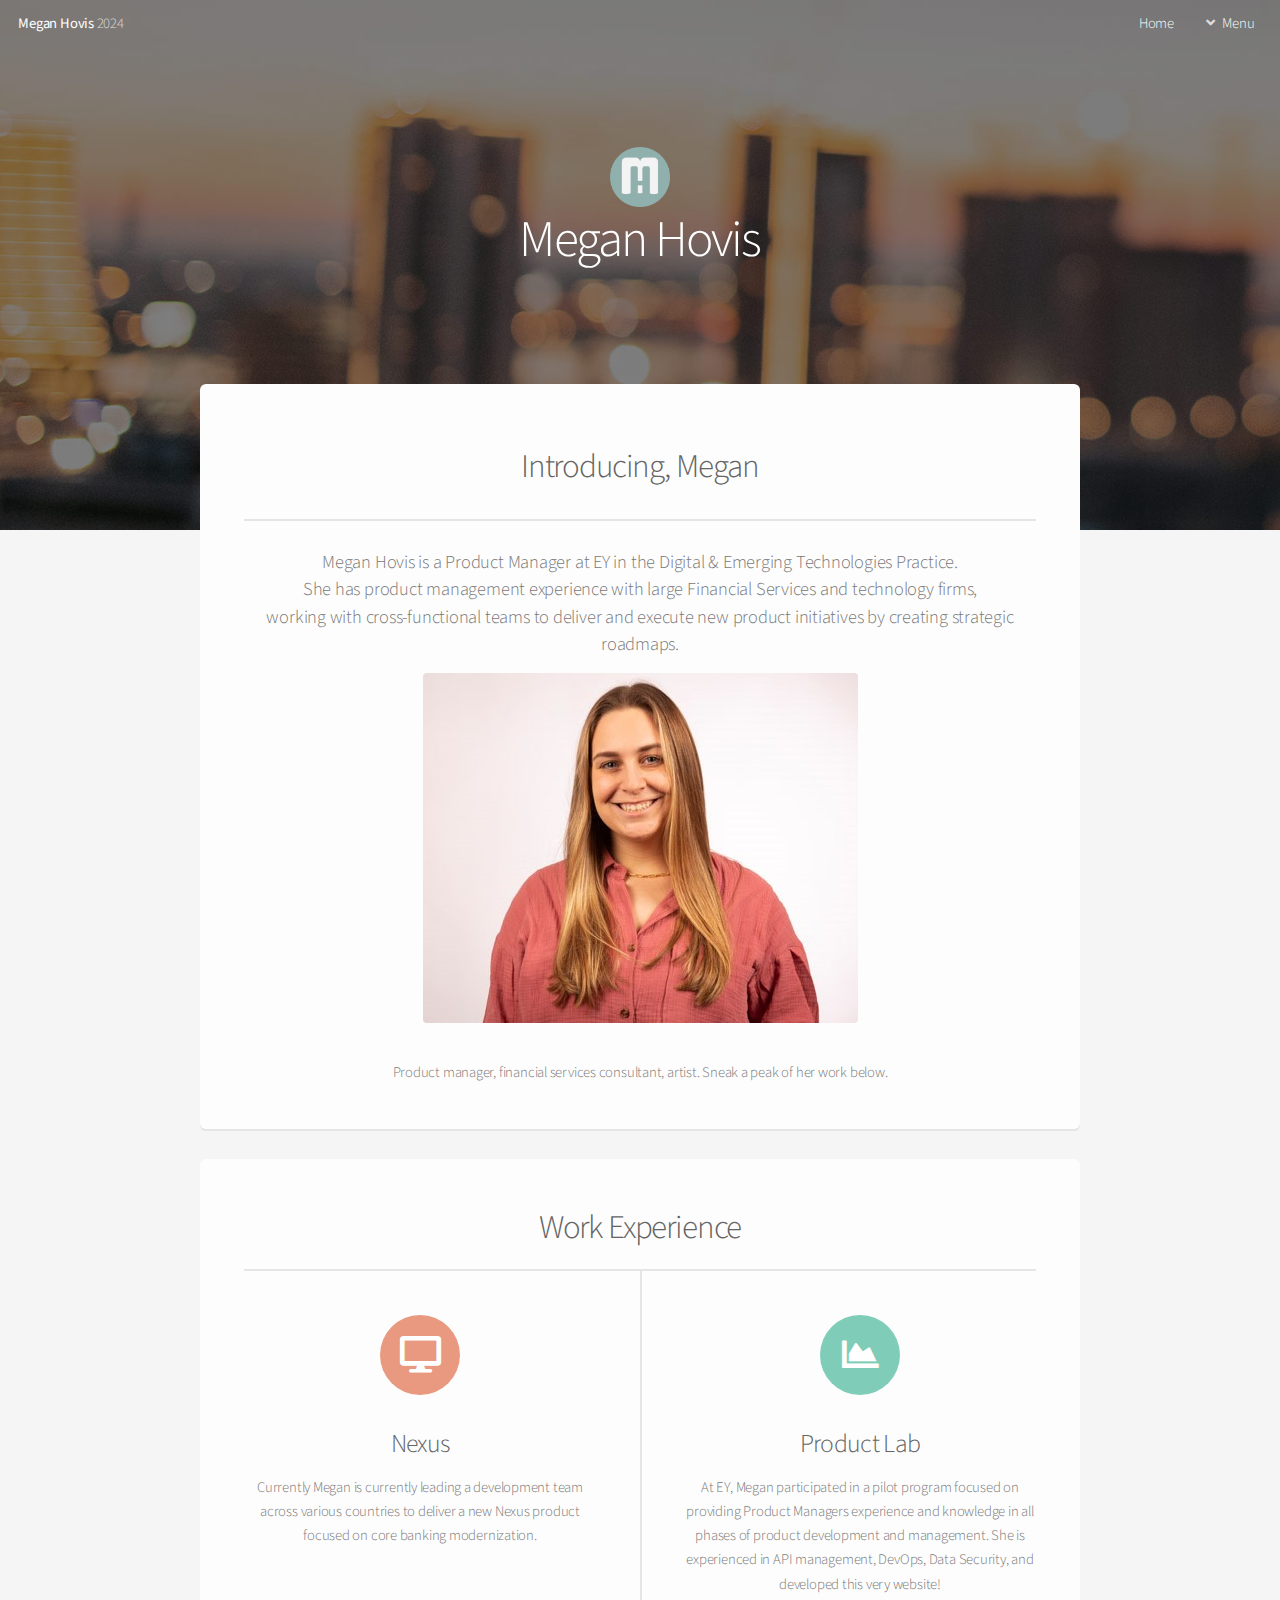
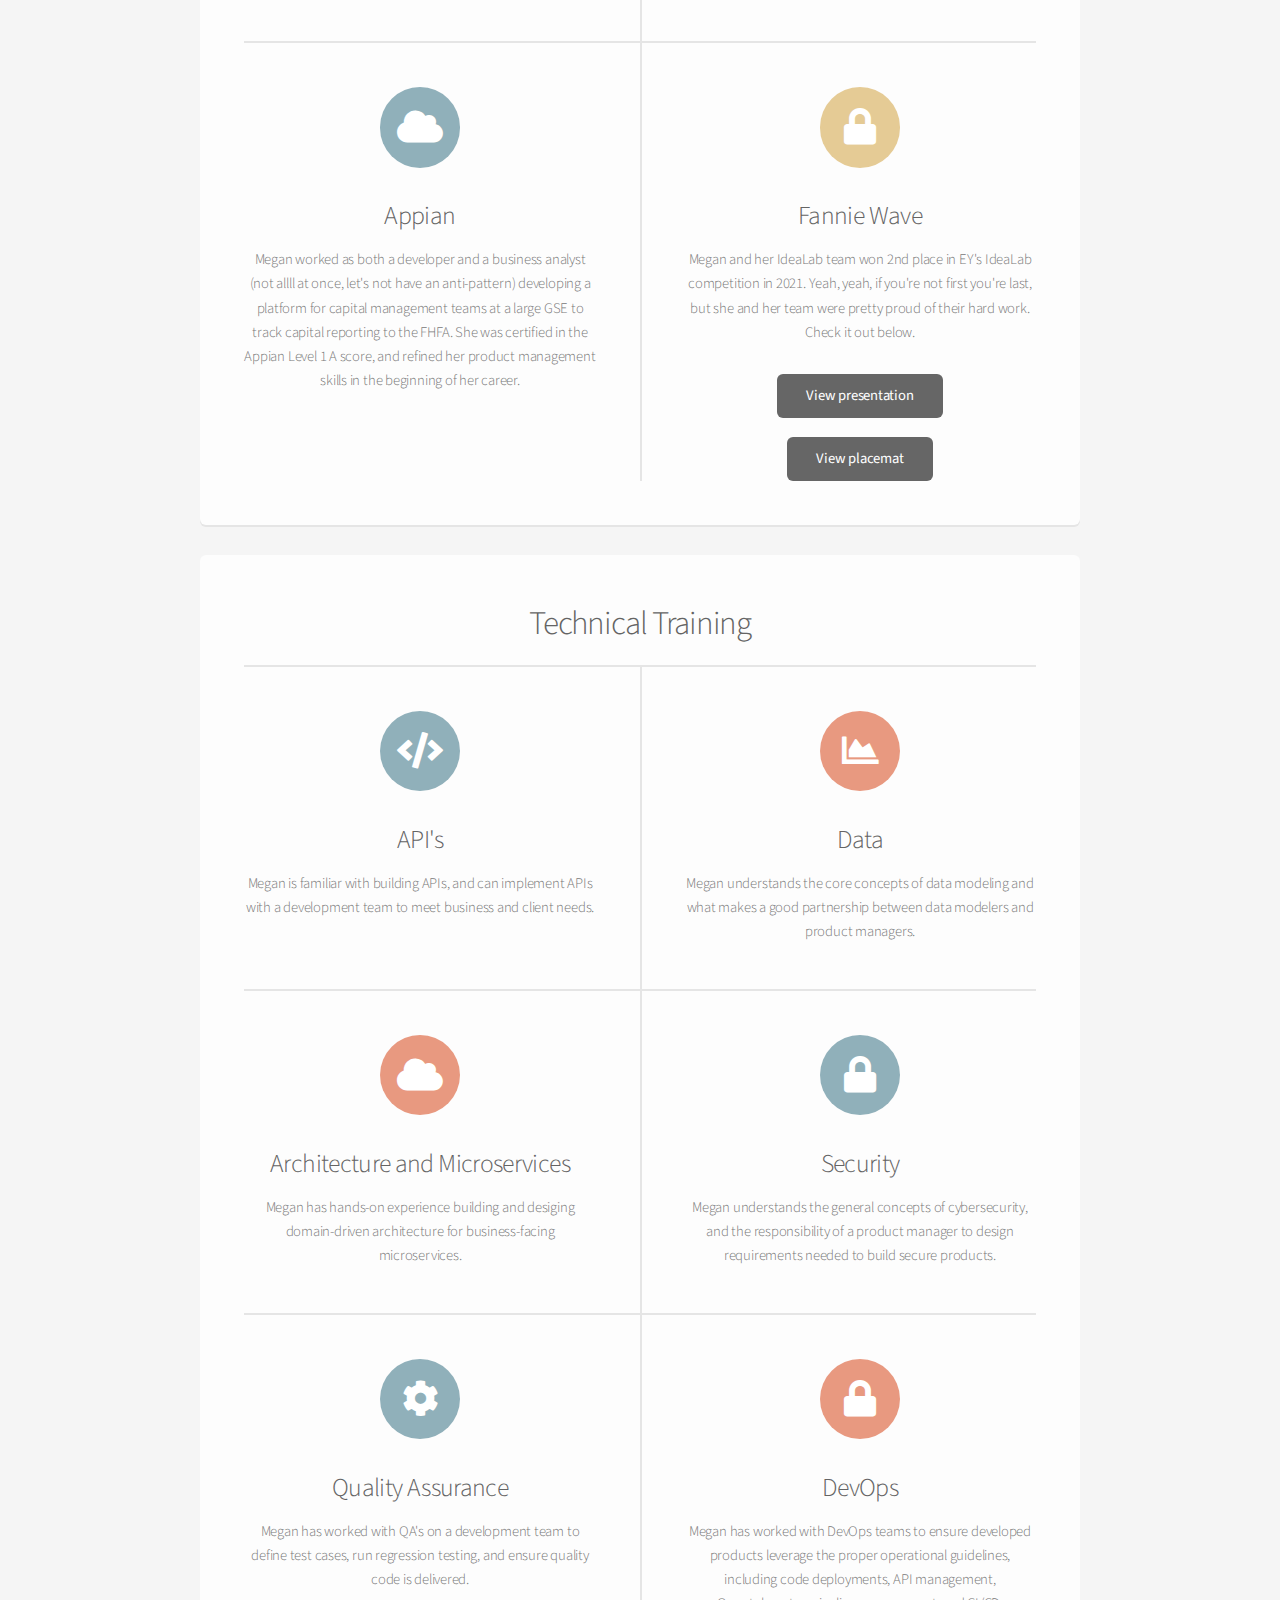
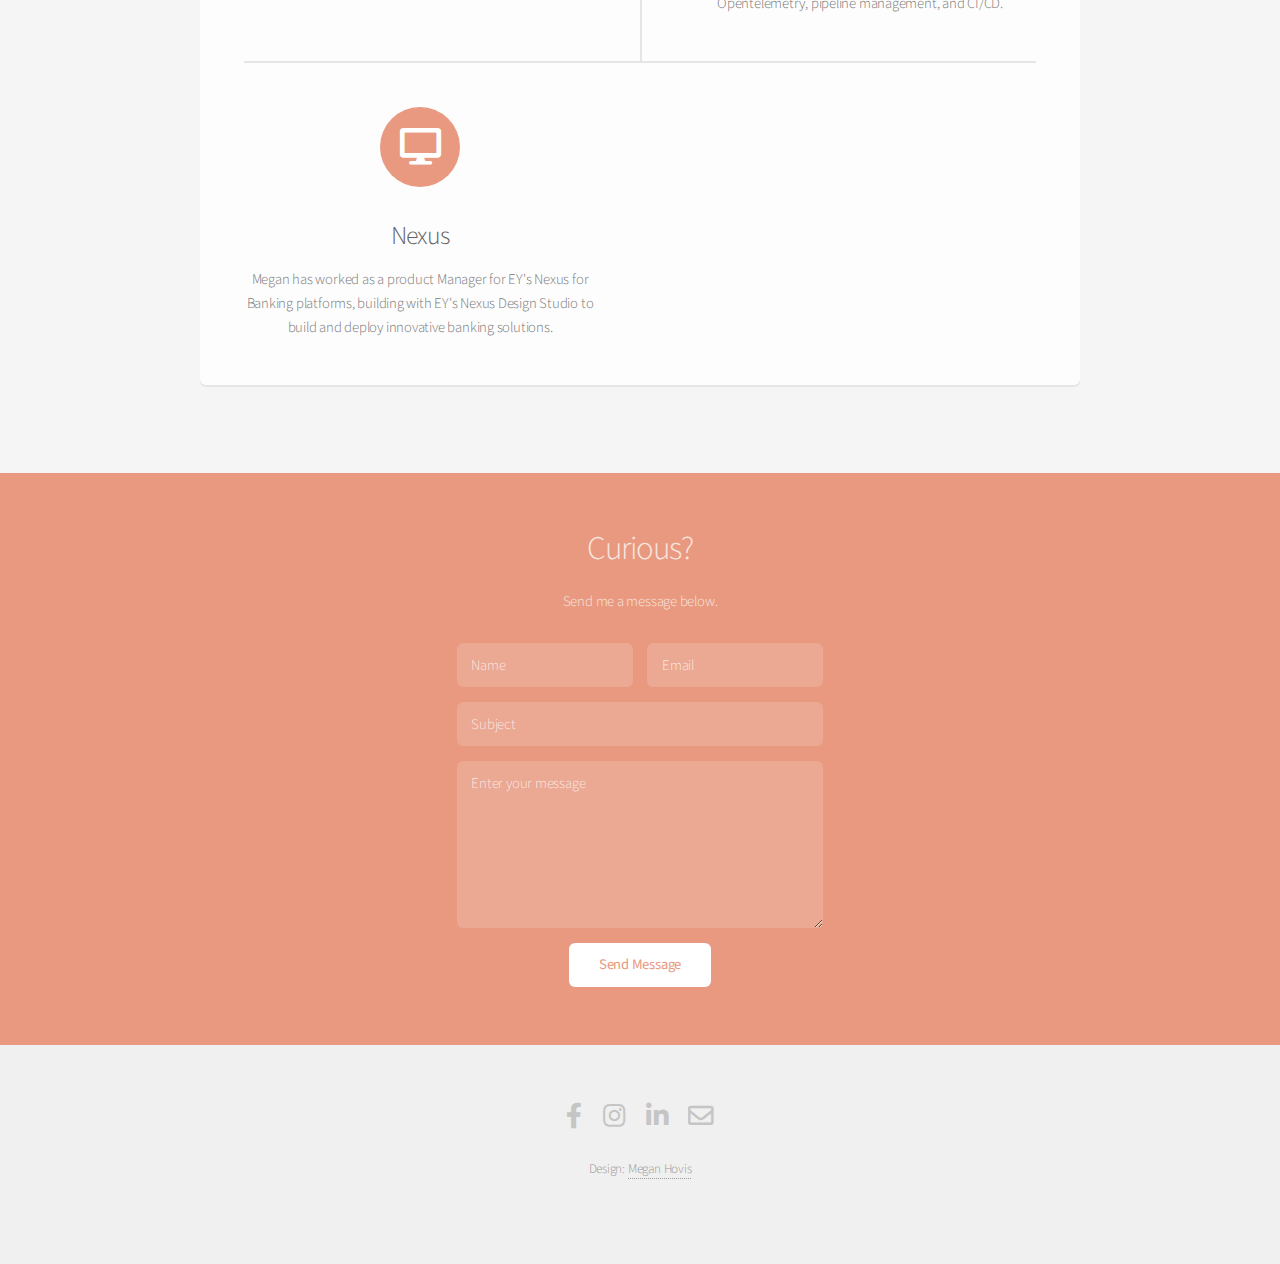
==== commit d1ea2742: "read me updates and index updates" ====
--- a/index.html
+++ b/index.html
@@ -79,12 +79,12 @@
 							<section>
 								<span class="icon solid major fa-desktop accent2"></span>
 								<h3>Nexus</h3>
-								<p>Currently Megan is leading a development team in various countries to deliver a new Nexus product focused on core banking modernization.</p>
+								<p>Currently Megan is currently leading a development team across various countries to deliver a new Nexus product focused on core banking modernization.</p>
 							</section>
 							<section>
 								<span class="icon solid major fa-chart-area accent3"></span>
 								<h3>Product Lab</h3>
-								<p>At EY, Megan participated in a pilot program focused on providing Product Managers experience and knowledge in all phases of product development and management. She is experienced in API management, DevOps, Data Security, and developed this very website.!</p>
+								<p>At EY, Megan participated in a pilot program focused on providing Product Managers experience and knowledge in all phases of product development and management. She is experienced in API management, DevOps, Data Security, and developed this very website!</p>
 							</section>
 						</div>
 						<div class="features-row">
@@ -96,7 +96,7 @@
 							<section>
 								<span class="icon solid major fa-lock accent5"></span>
 								<h3>Fannie Wave</h3>
-								<p>2nd place solution in EY's IdeaLab competition in 2021. Yeah, yeah, if you're not first you're last, but she and her team were pretty proud of their hard work. Check it out below.</p>
+								<p>Megan and her IdeaLab team won 2nd place in EY's IdeaLab competition in 2021. Yeah, yeah, if you're not first you're last, but she and her team were pretty proud of their hard work. Check it out below.</p>
 								<p></p>
 								<ul class="actions stacked">
 									<li><a href="https://drive.google.com/file/d/1_9LyGPPwrMJX0iZ4ocCRM_6oprILym7F/view?usp=drive_link" target="_blank" rel="noopener noreferrer" class="button" >View presentation</a></li>
@@ -154,11 +154,7 @@
 								<p>Megan has worked as a product Manager for EY's Nexus for Banking platforms, building with EY's Nexus Design Studio to build and deploy innovative banking solutions.</p>
 							</section>
 						</div>
-					</section>
-
-
-
-					
+					</section>			
 
 				</section>
 
@@ -166,7 +162,6 @@
 				<section id="cta">
 					<h2>Curious?</h2>
 					<p>Send me a message below.</p>
-
 					<form>
 						<div class="row gtr-50 gtr-uniform">
 							<div class="col-6 col-12-mobilep">
@@ -188,11 +183,7 @@
 							</div>
 						</div>
 					</form>
-
 				</section>
-
-				
-
 			<!-- Footer -->
 				<footer id="footer">
 					<ul class="icons">
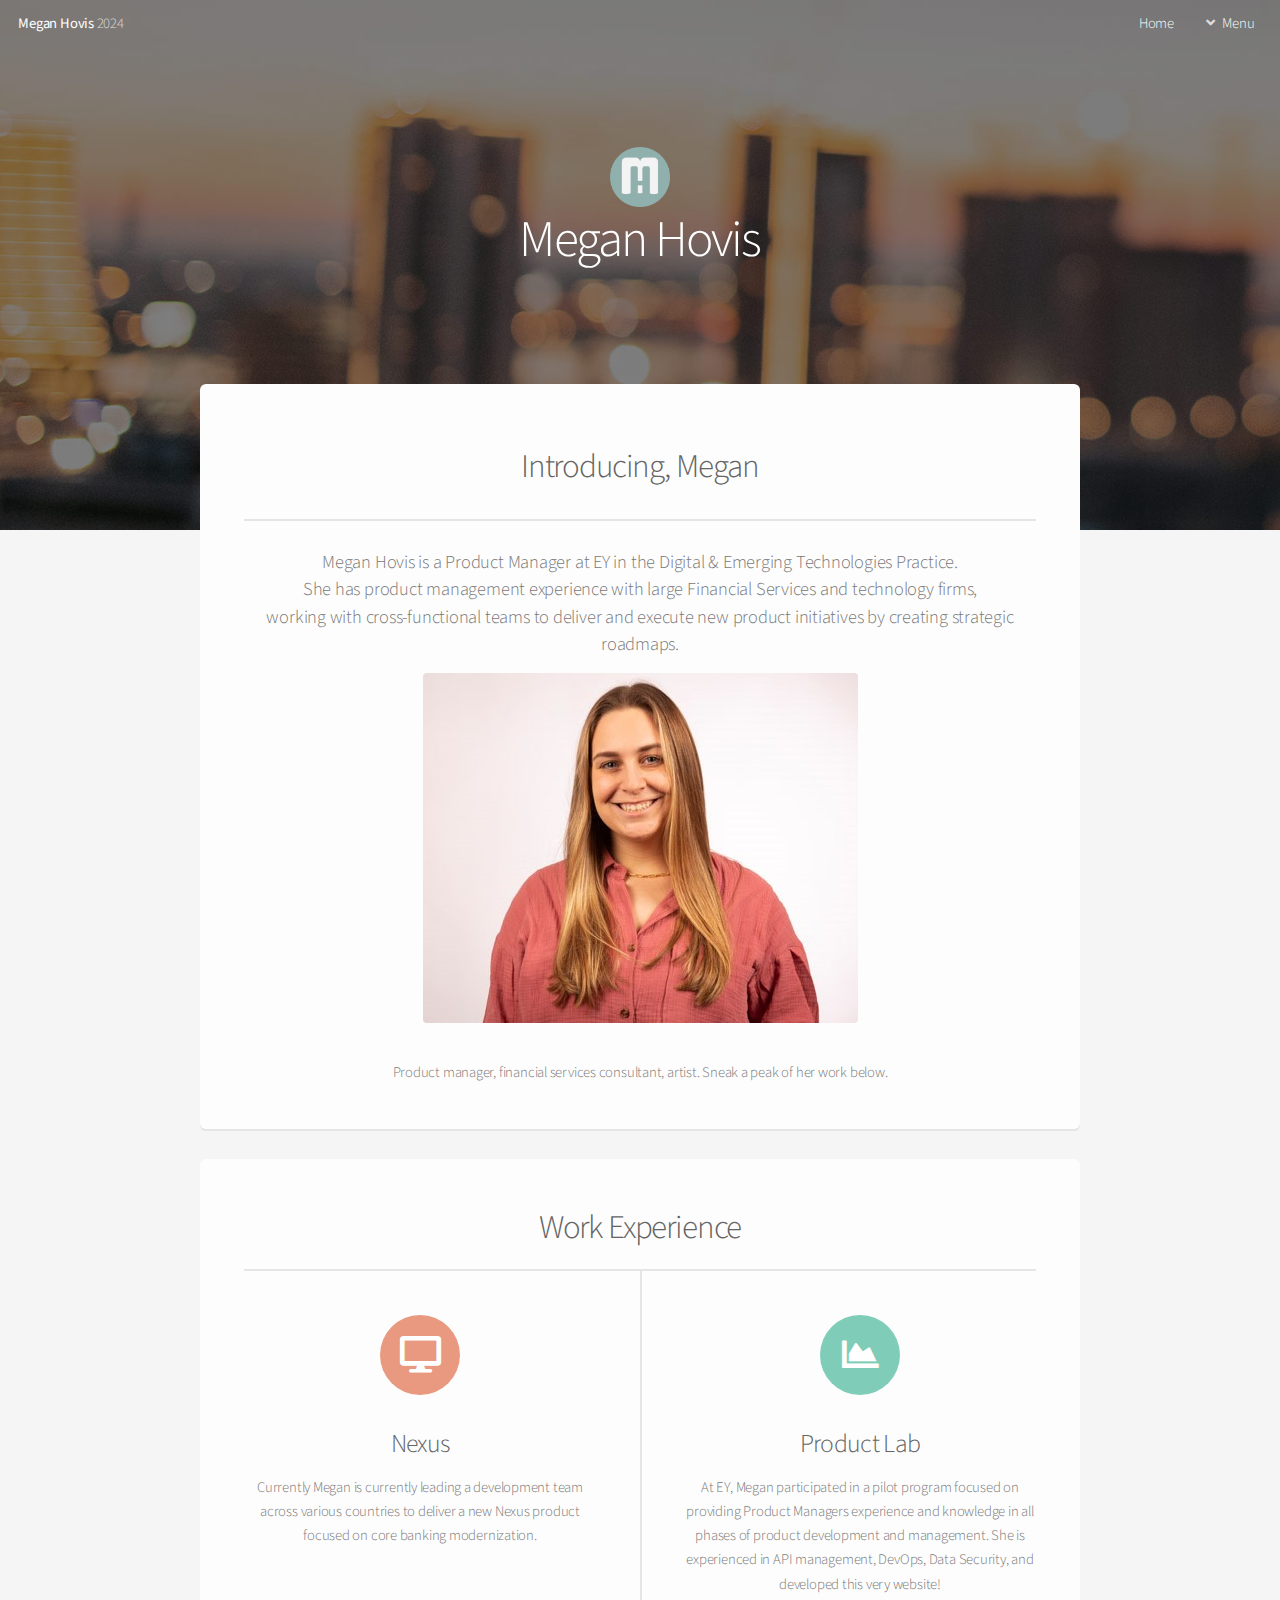
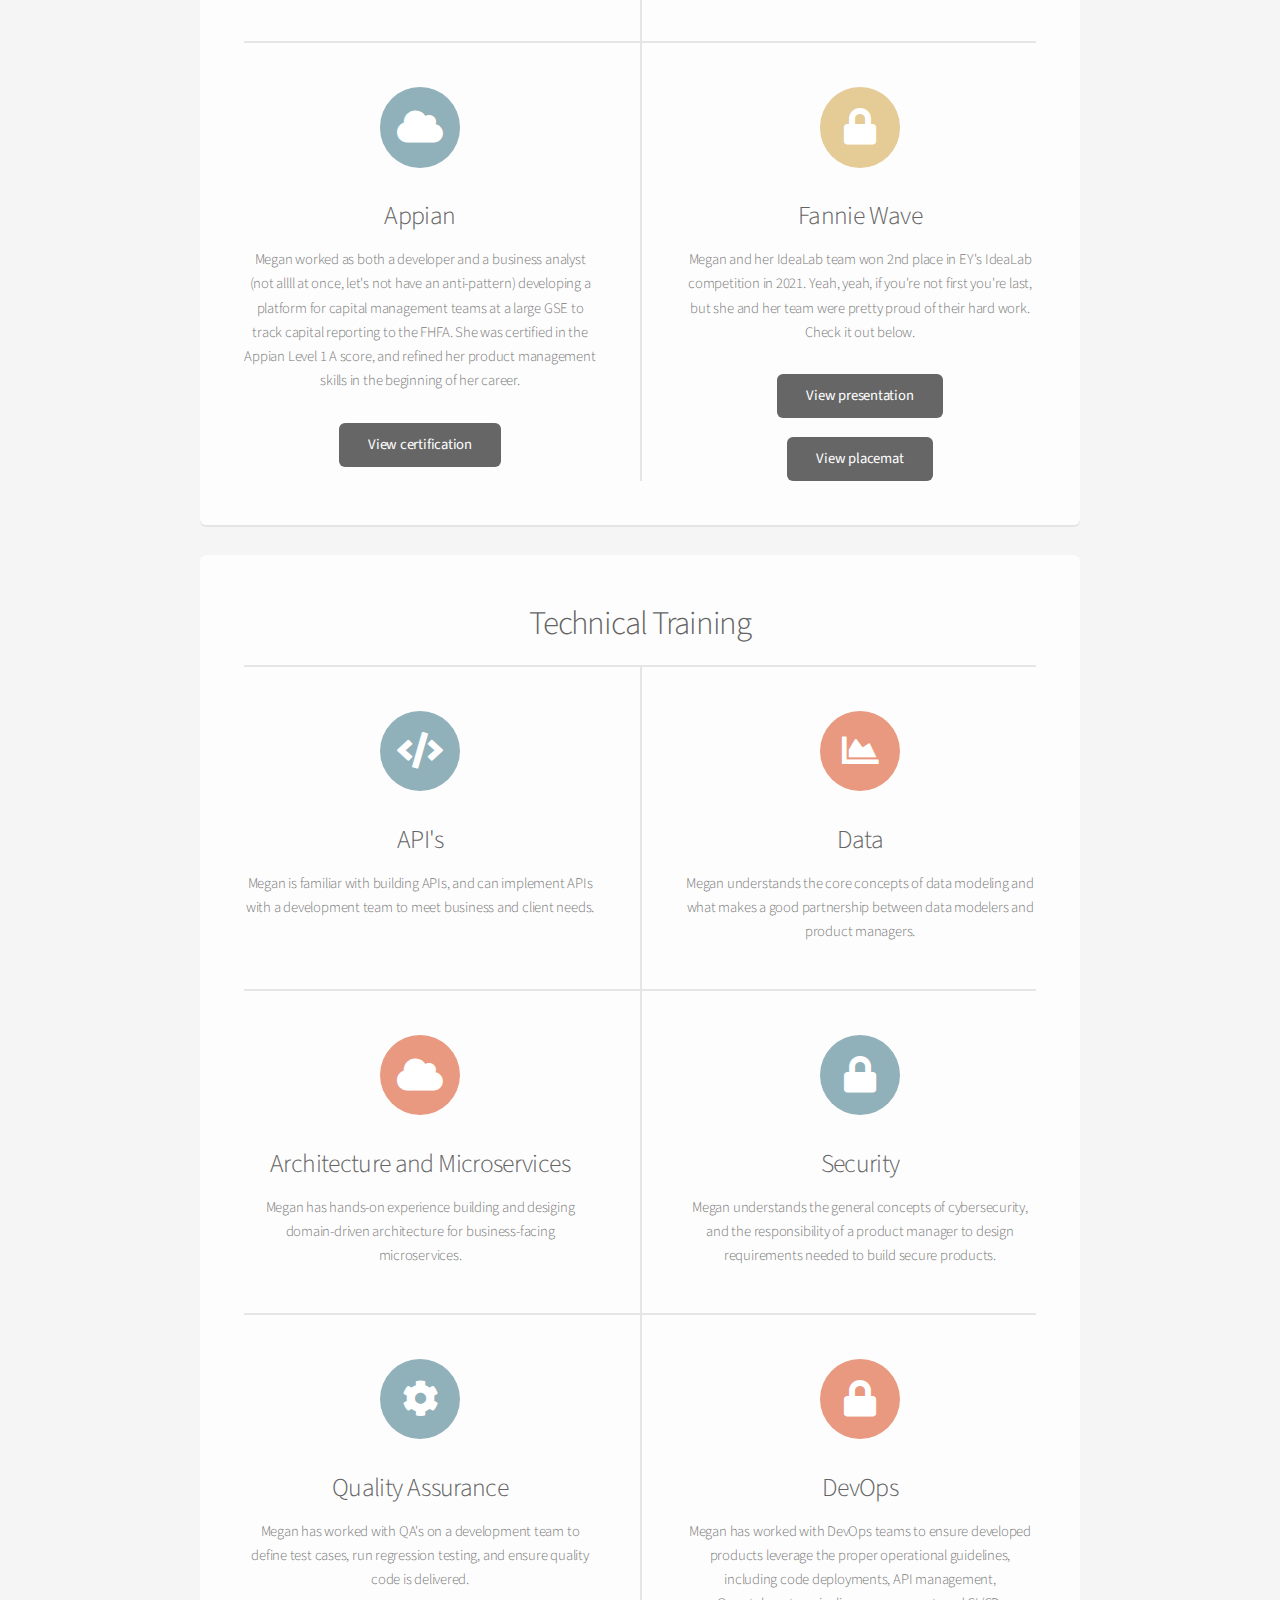
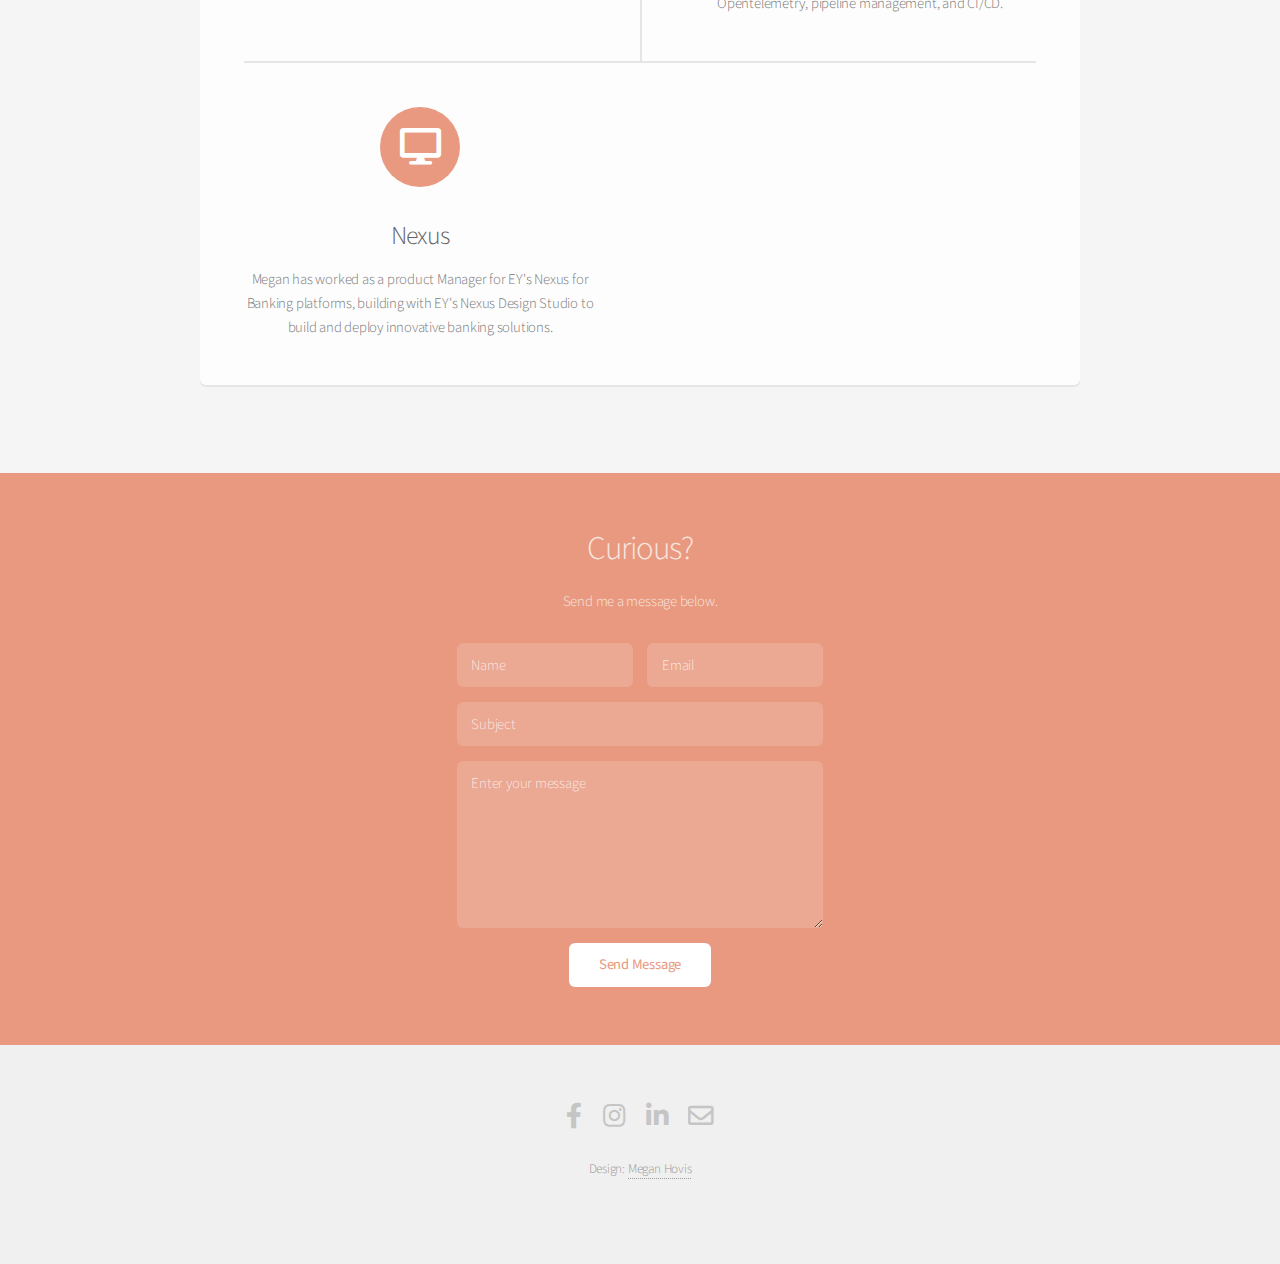
==== commit 3079863a: "Add button and link for appian certification" ====
--- a/index.html
+++ b/index.html
@@ -92,6 +92,10 @@
 								<span class="icon solid major fa-cloud accent4"></span>
 								<h3>Appian</h3>
 								<p>Megan worked as both a developer and a business analyst (not allll at once, let's not have an anti-pattern) developing a platform for capital management teams at a large GSE to track capital reporting to the FHFA. She was certified in the Appian Level 1 A score, and refined her product management skills in the beginning of her career.</p>
+								<p></p>
+								<ul class="actions stacked">
+									<li><a href="https://drive.google.com/file/d/1Uuwqn-iU8FPf1qQhL37-IgT_ixRzYU-2/view?usp=drive_link" target="_blank" rel="noopener noreferrer" class="button" >View certification</a></li>
+								</ul>
 							</section>
 							<section>
 								<span class="icon solid major fa-lock accent5"></span>
